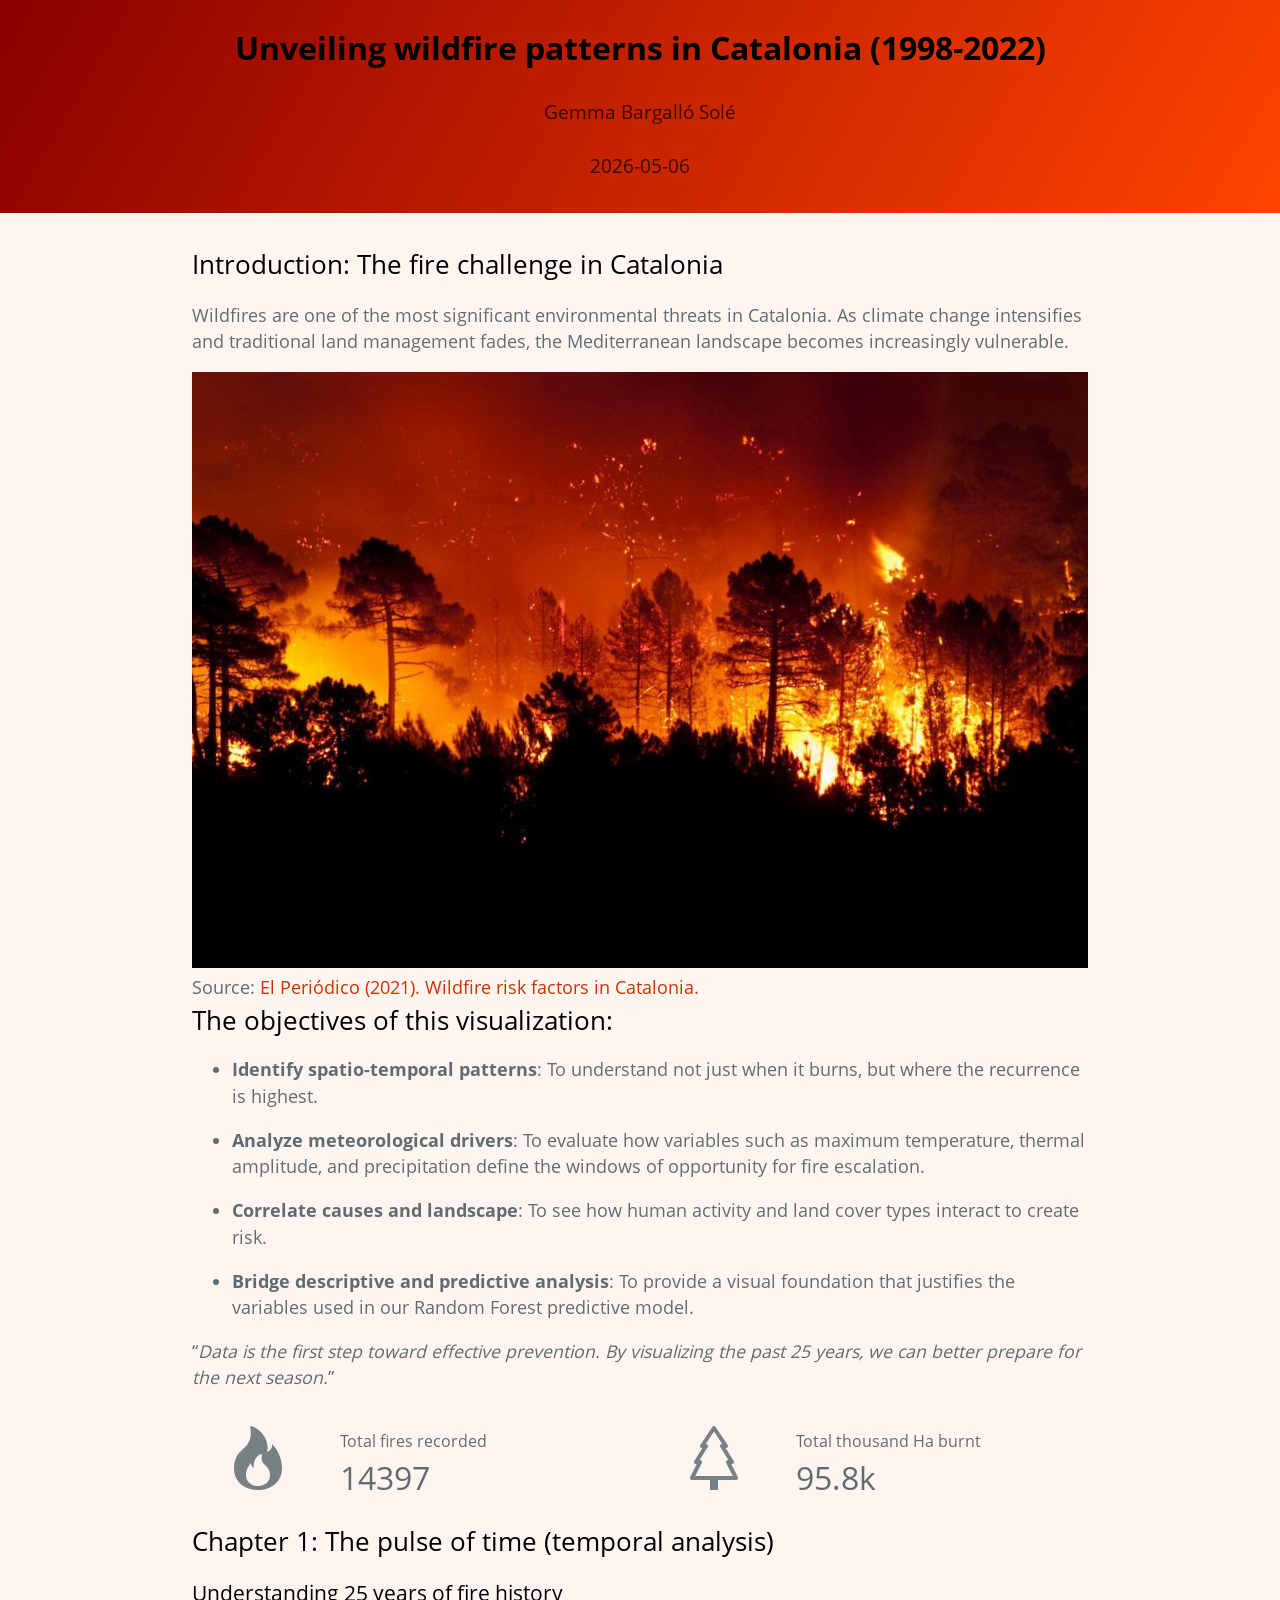
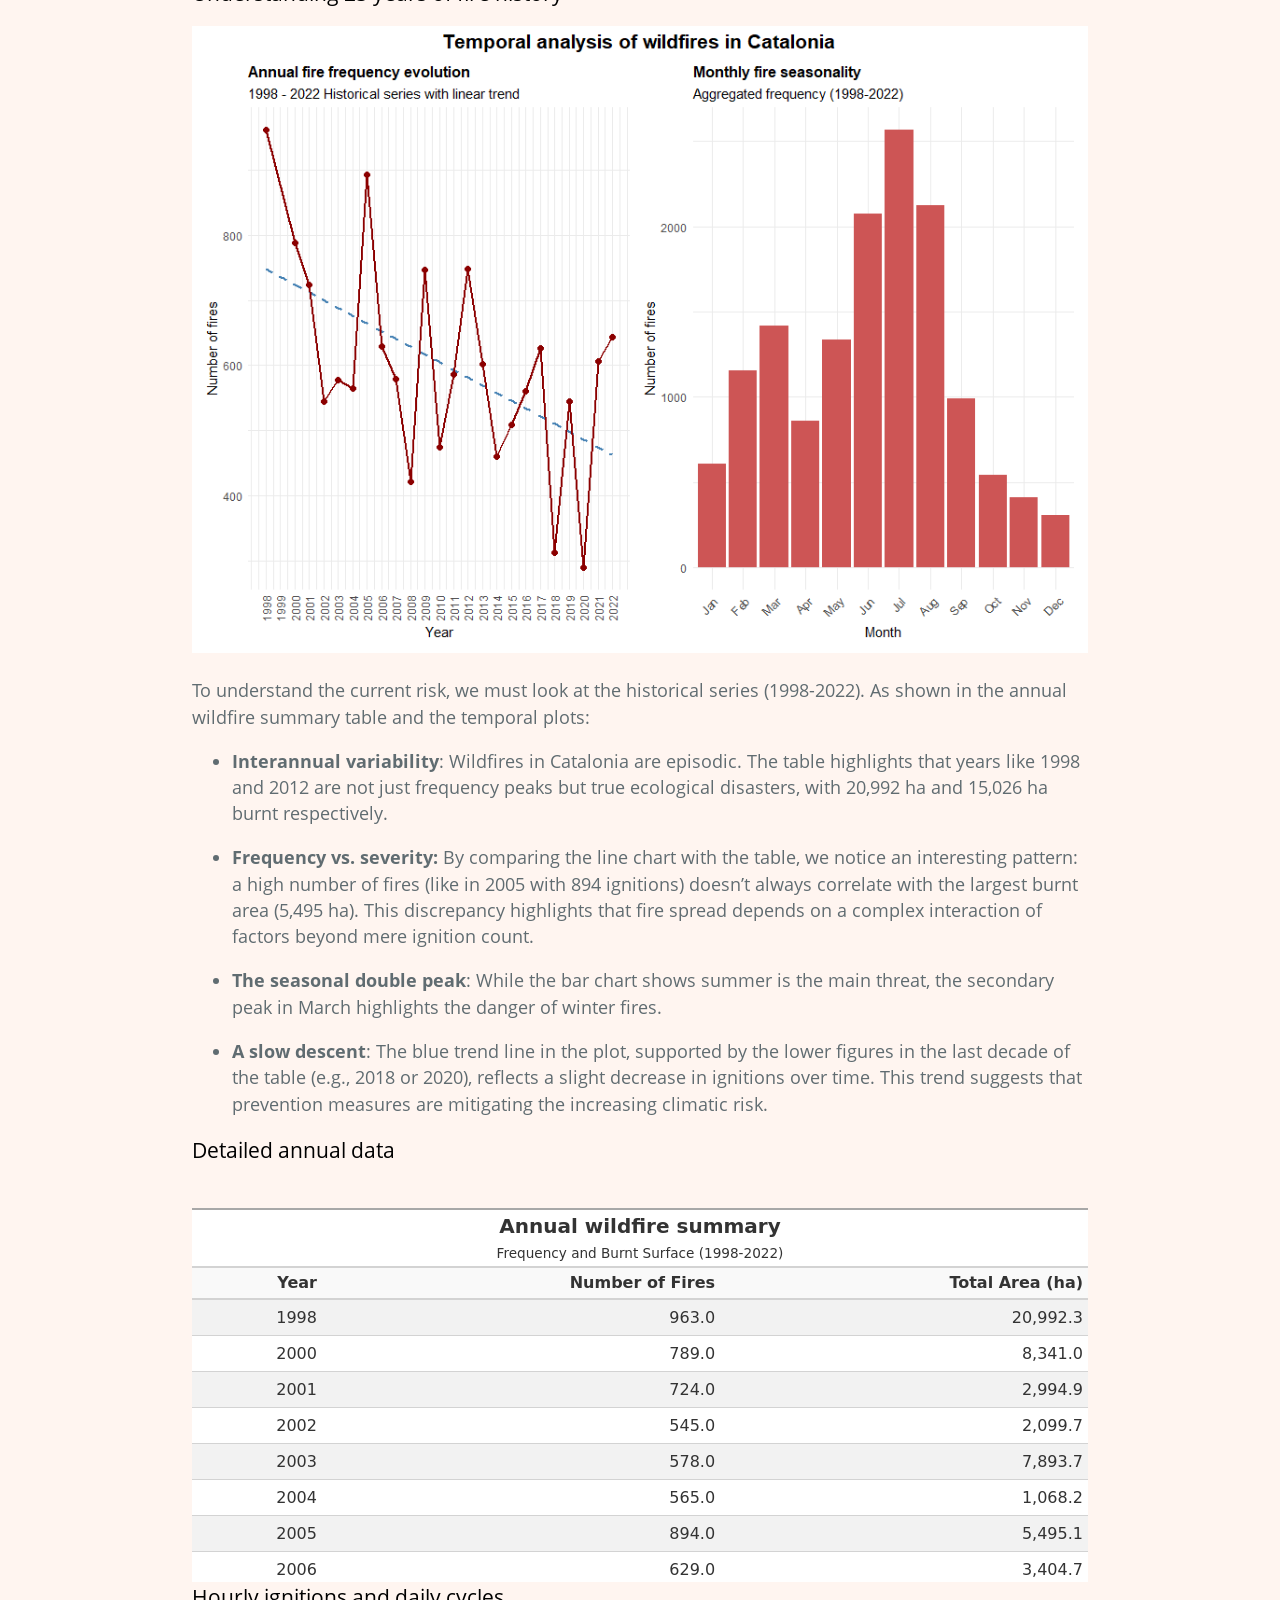
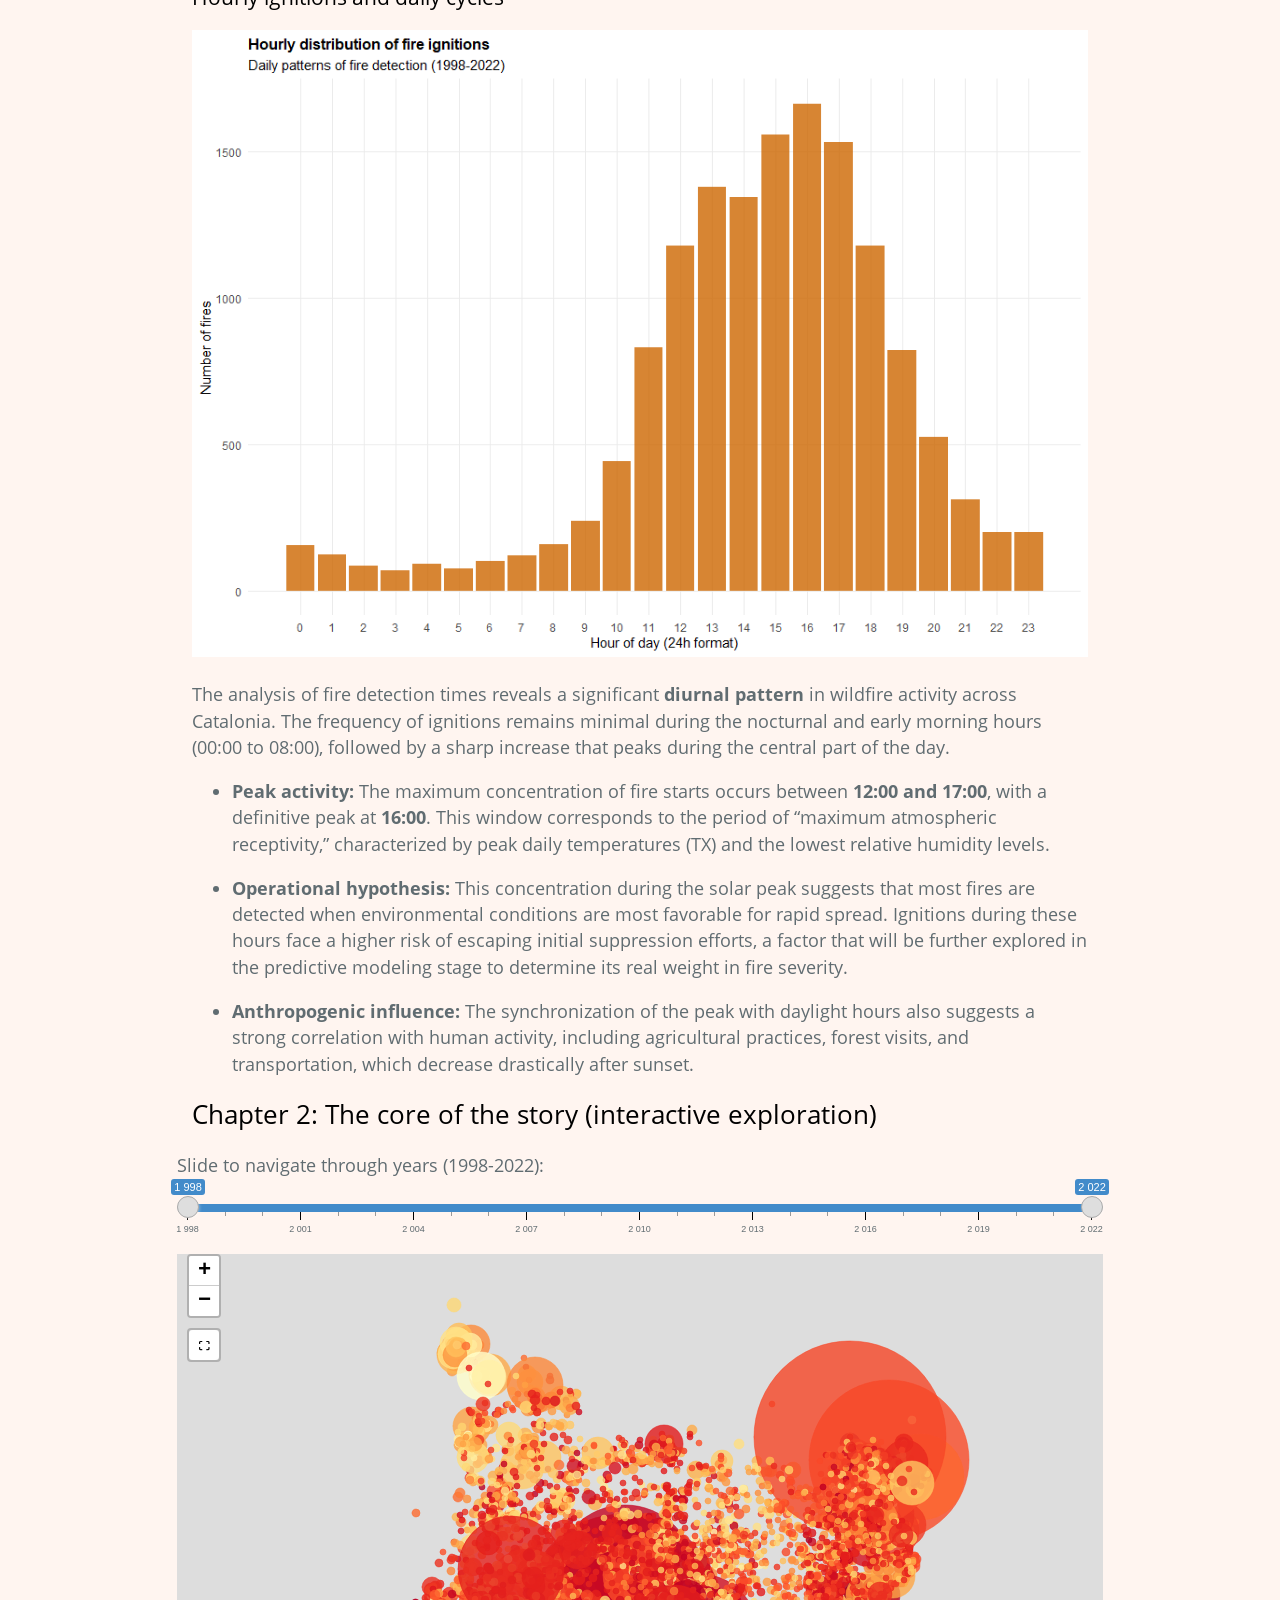
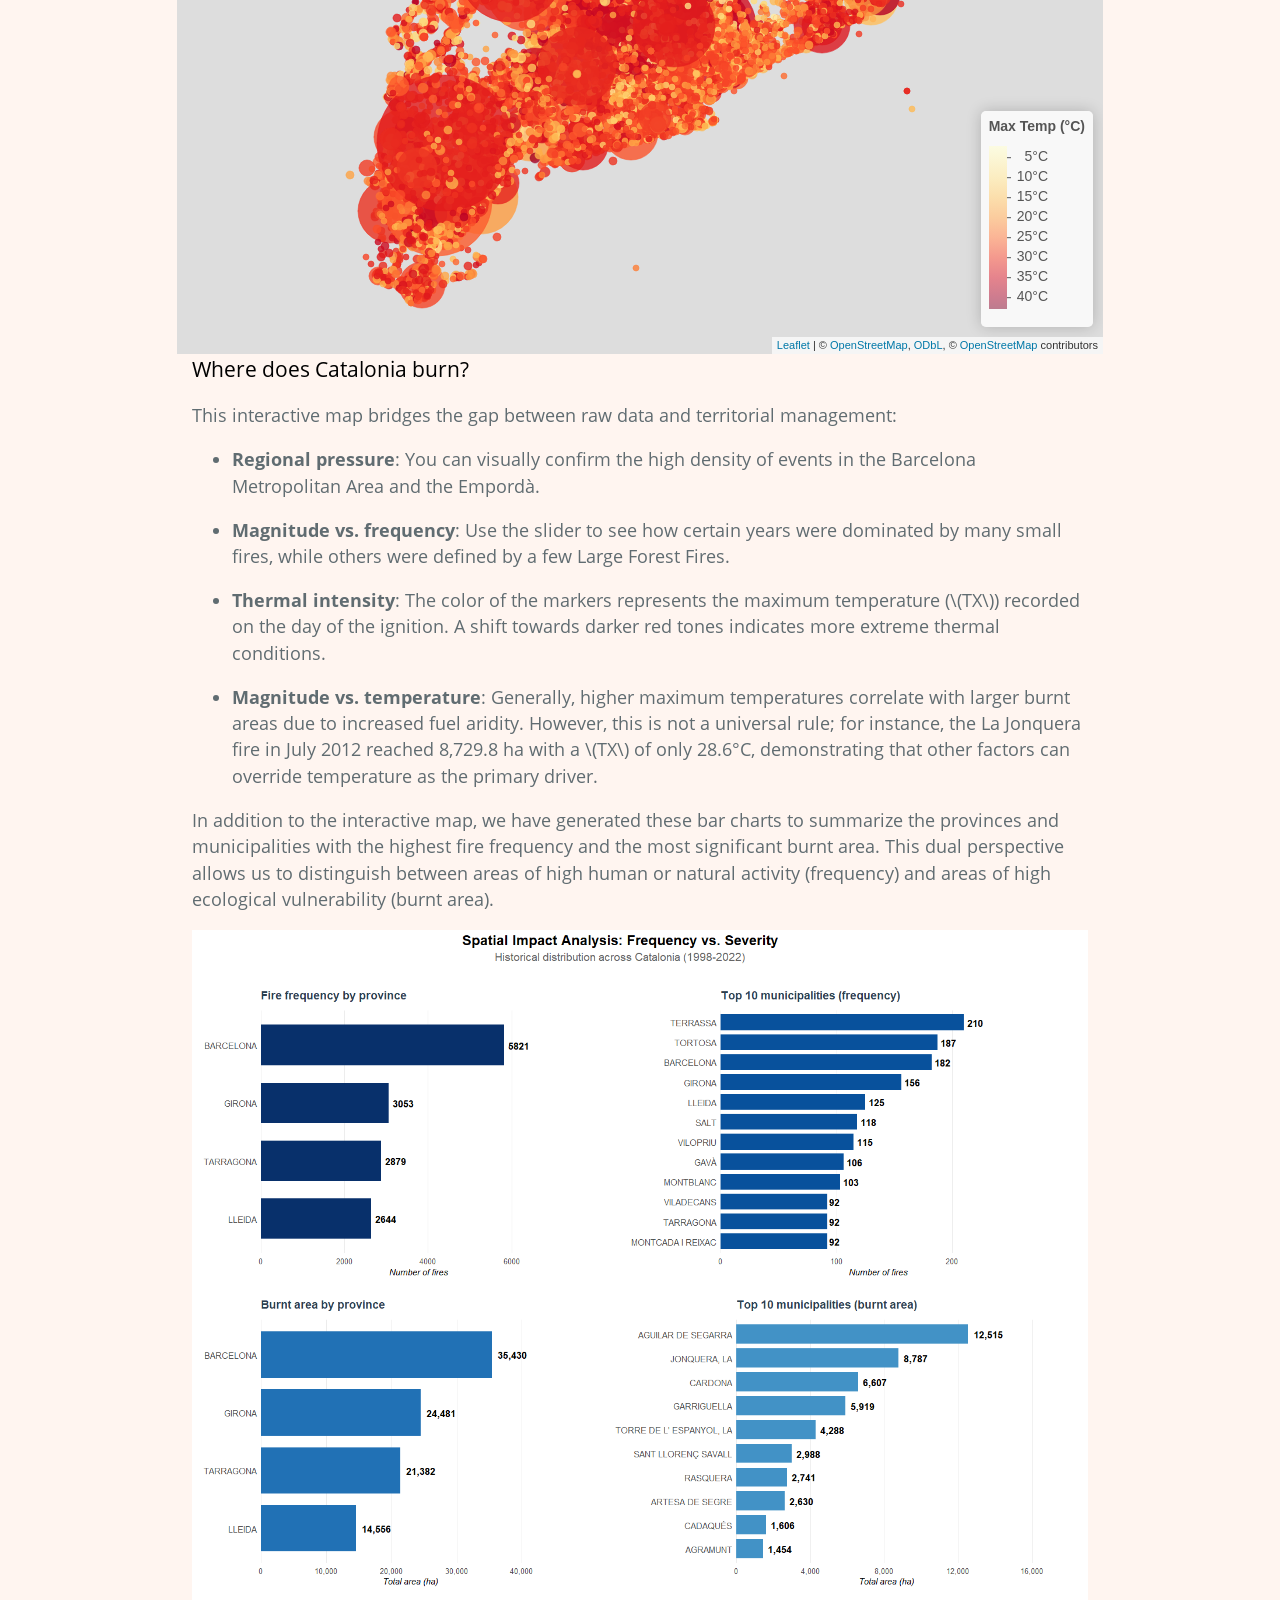
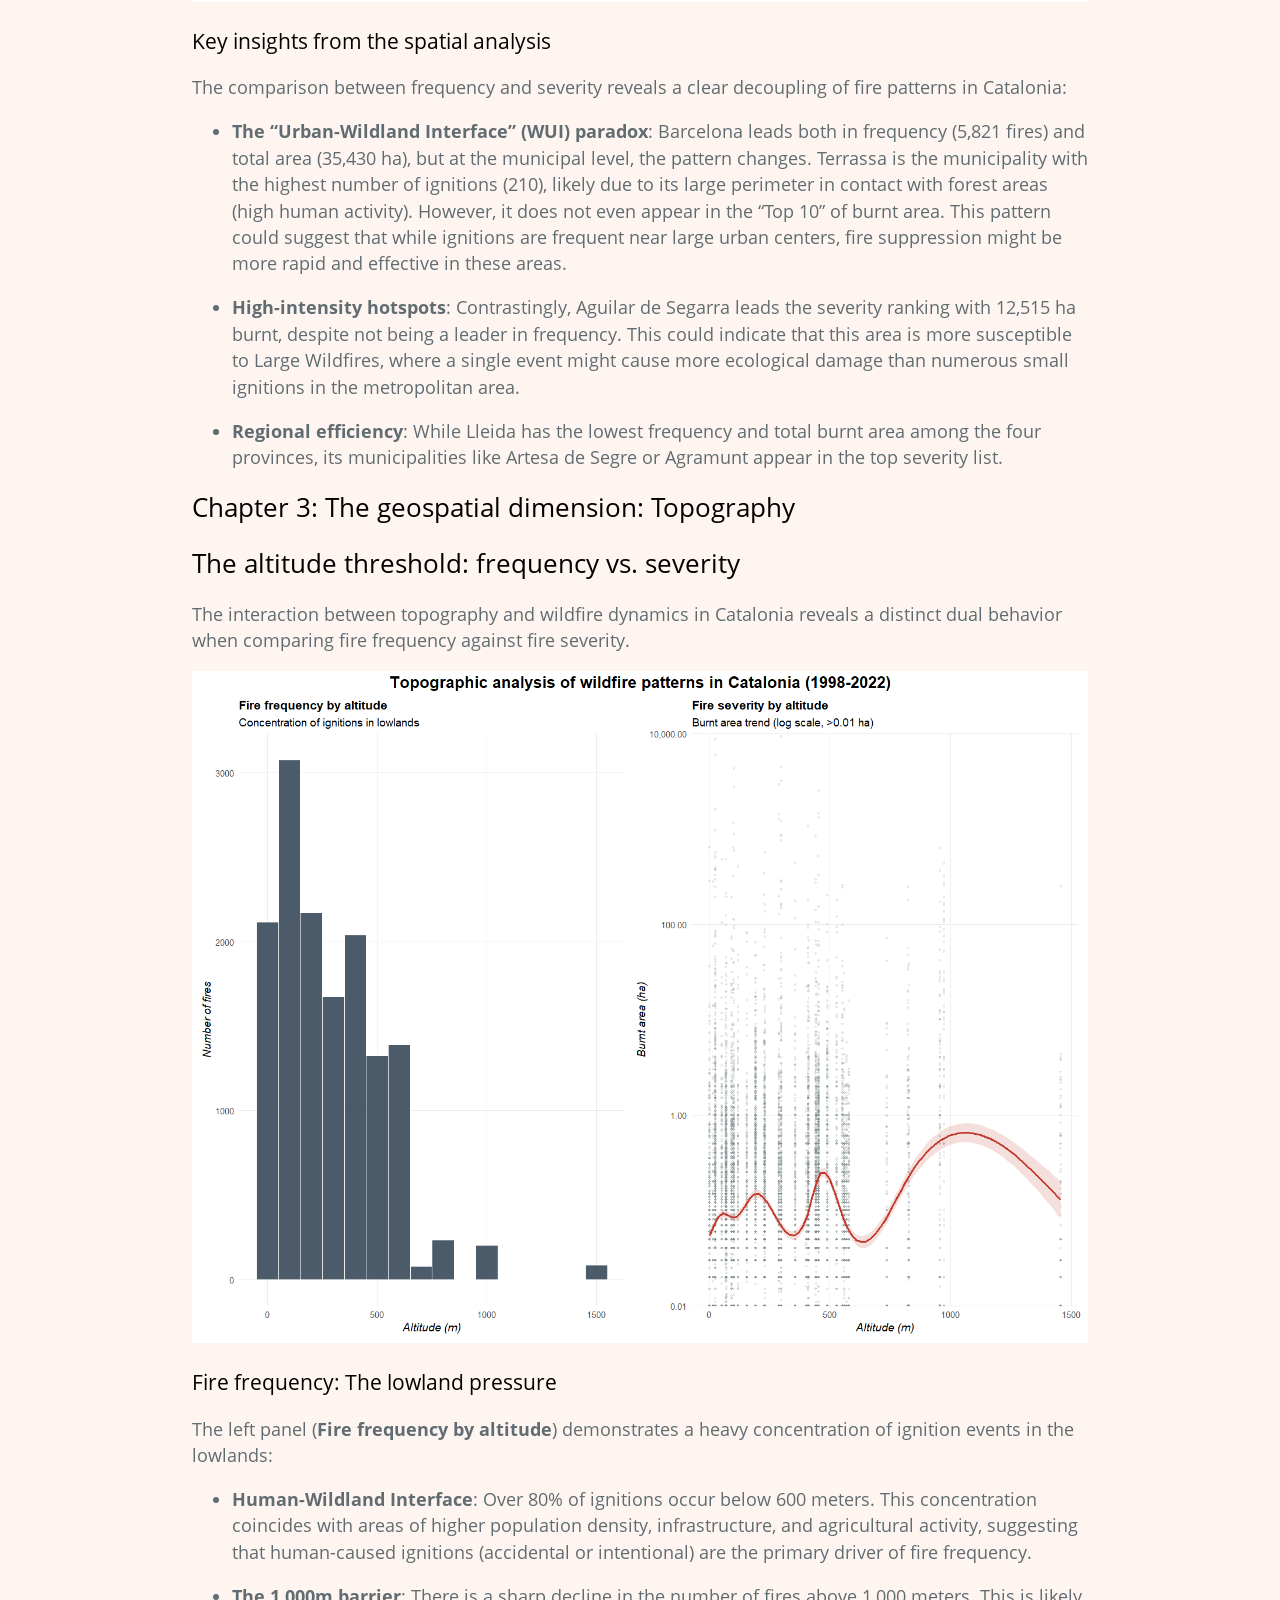
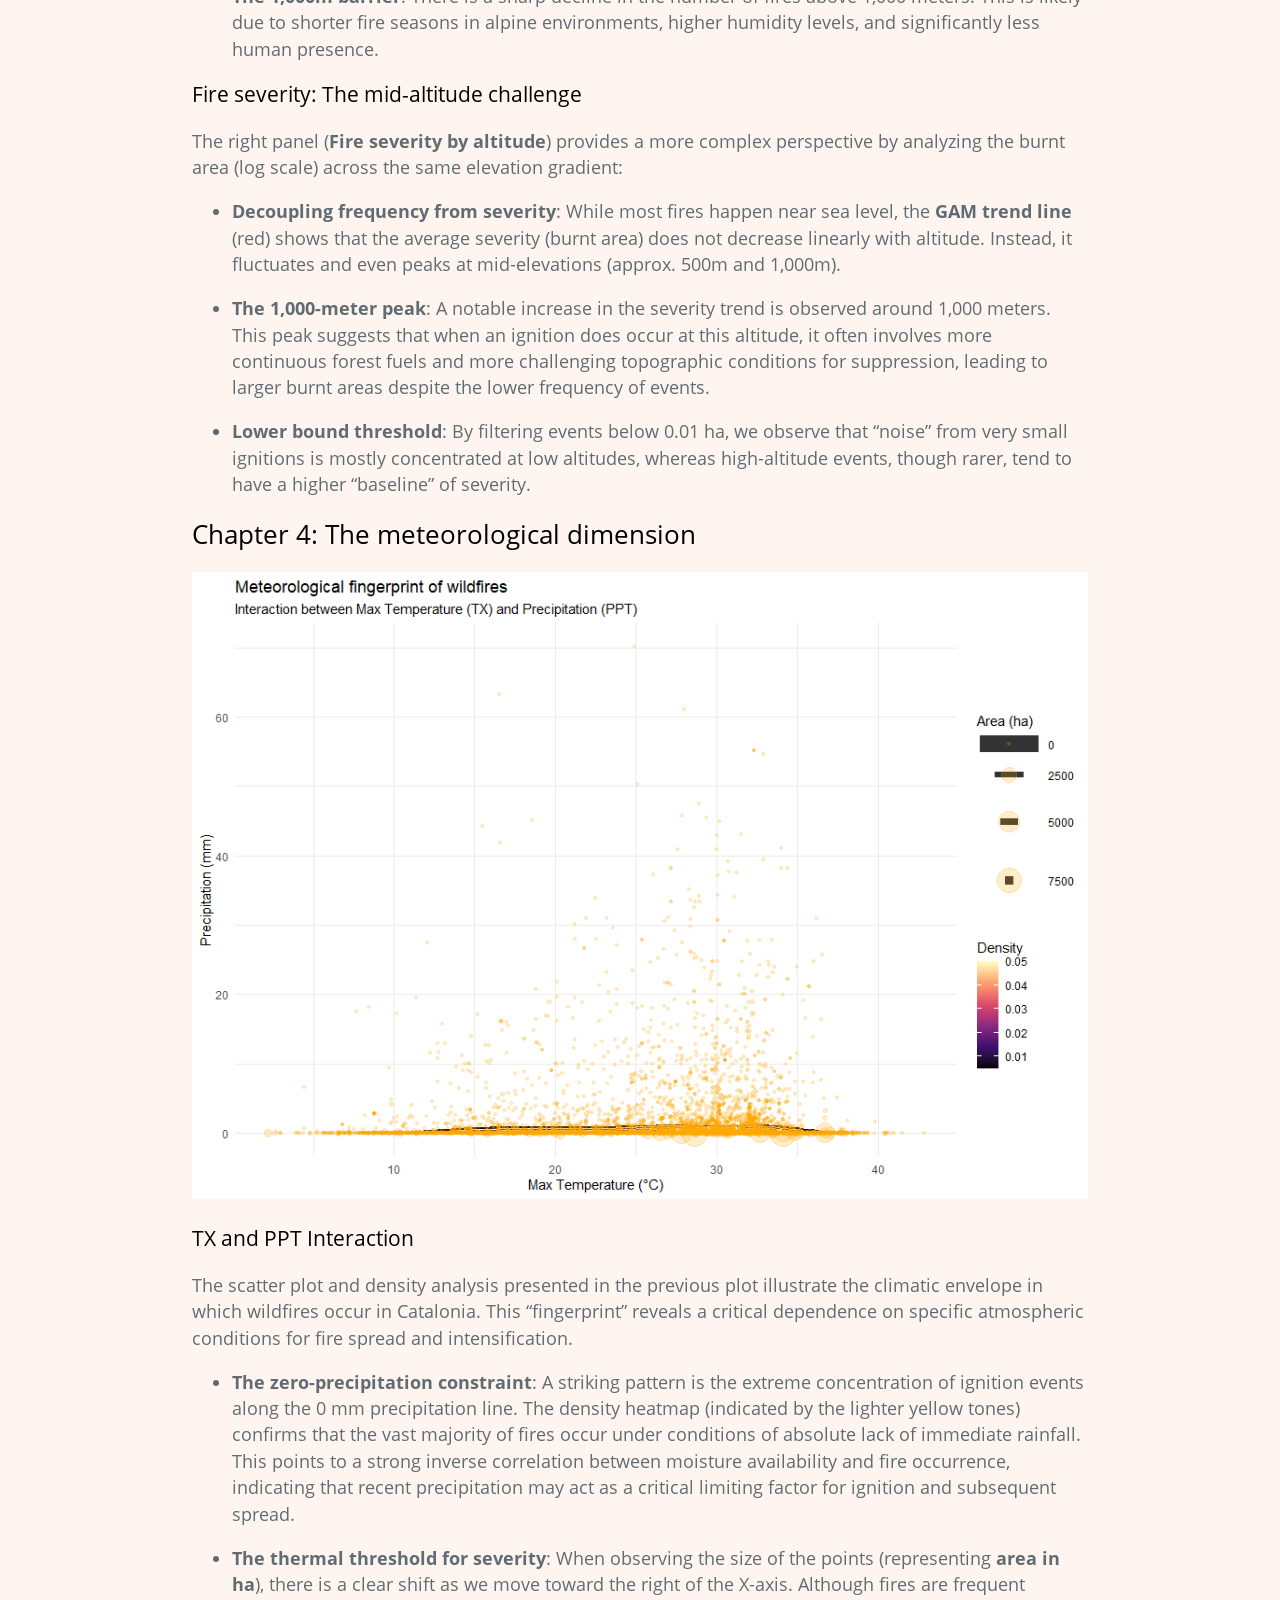
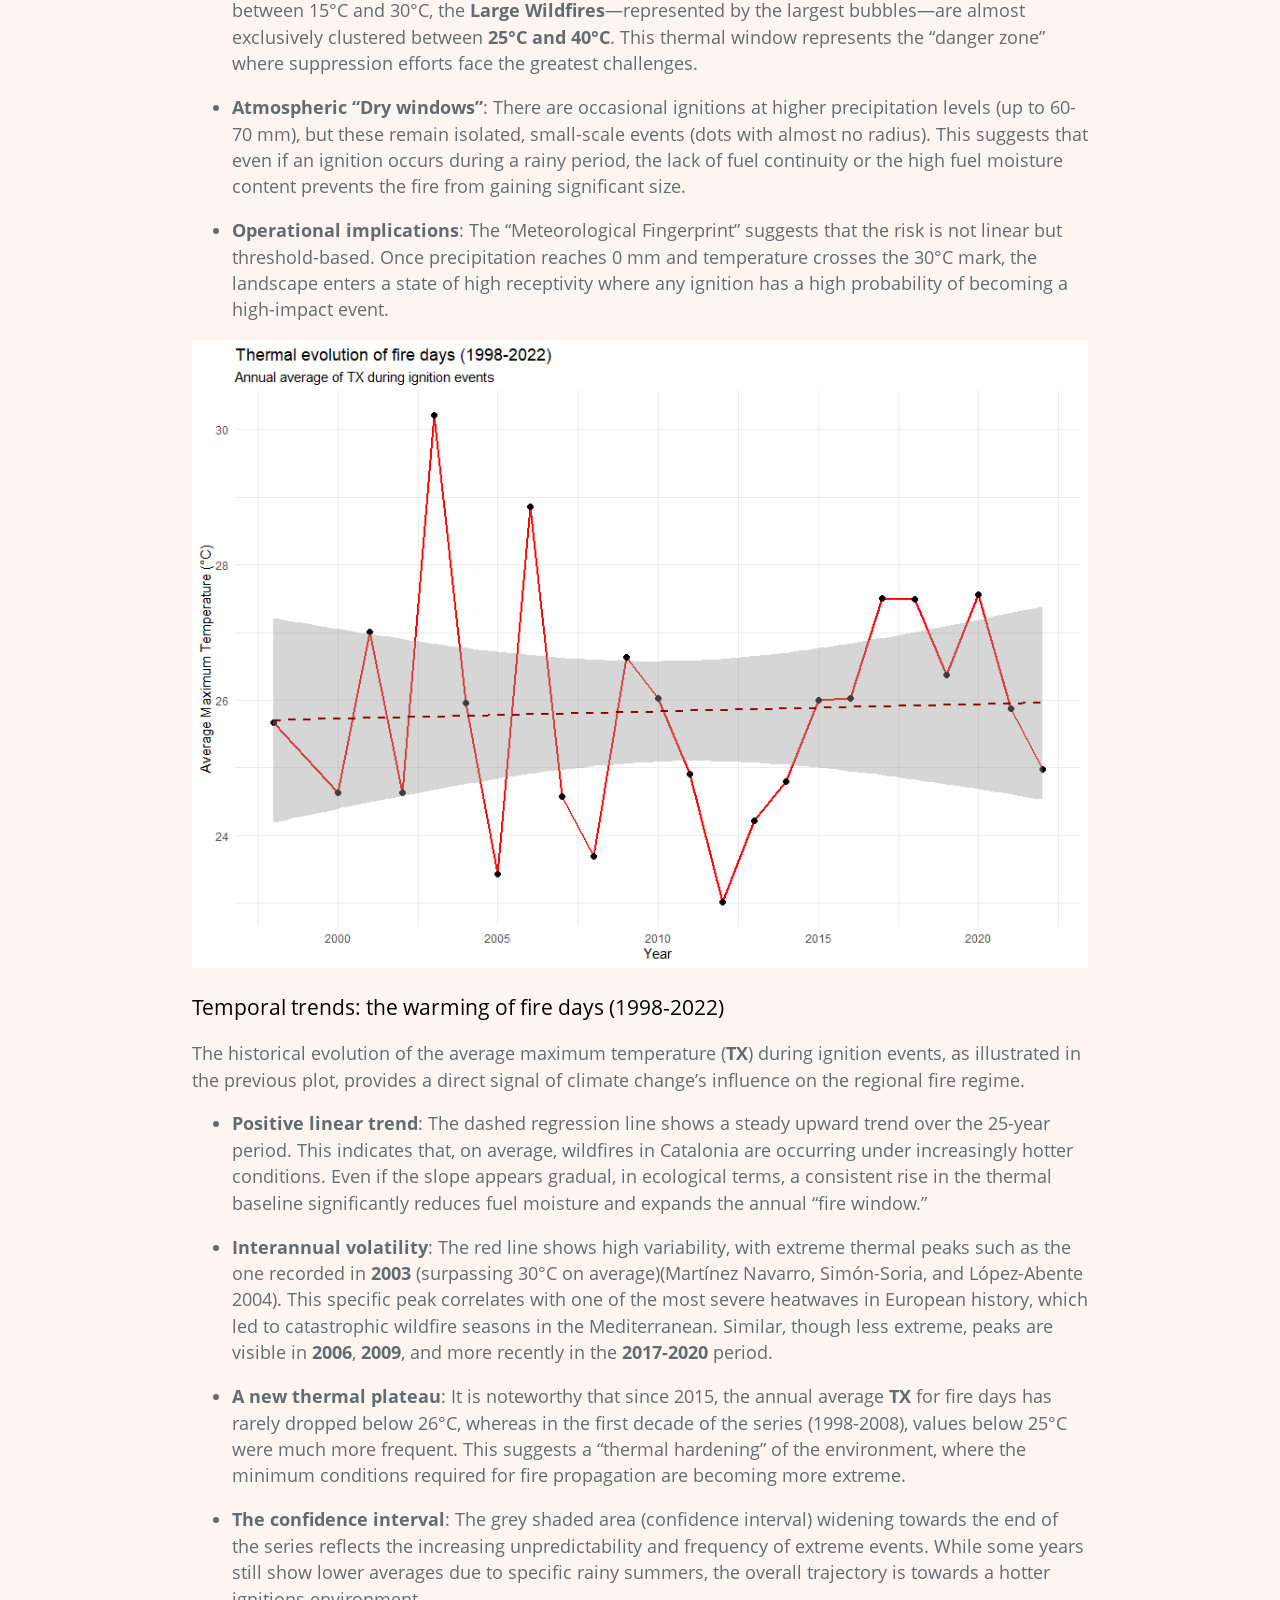
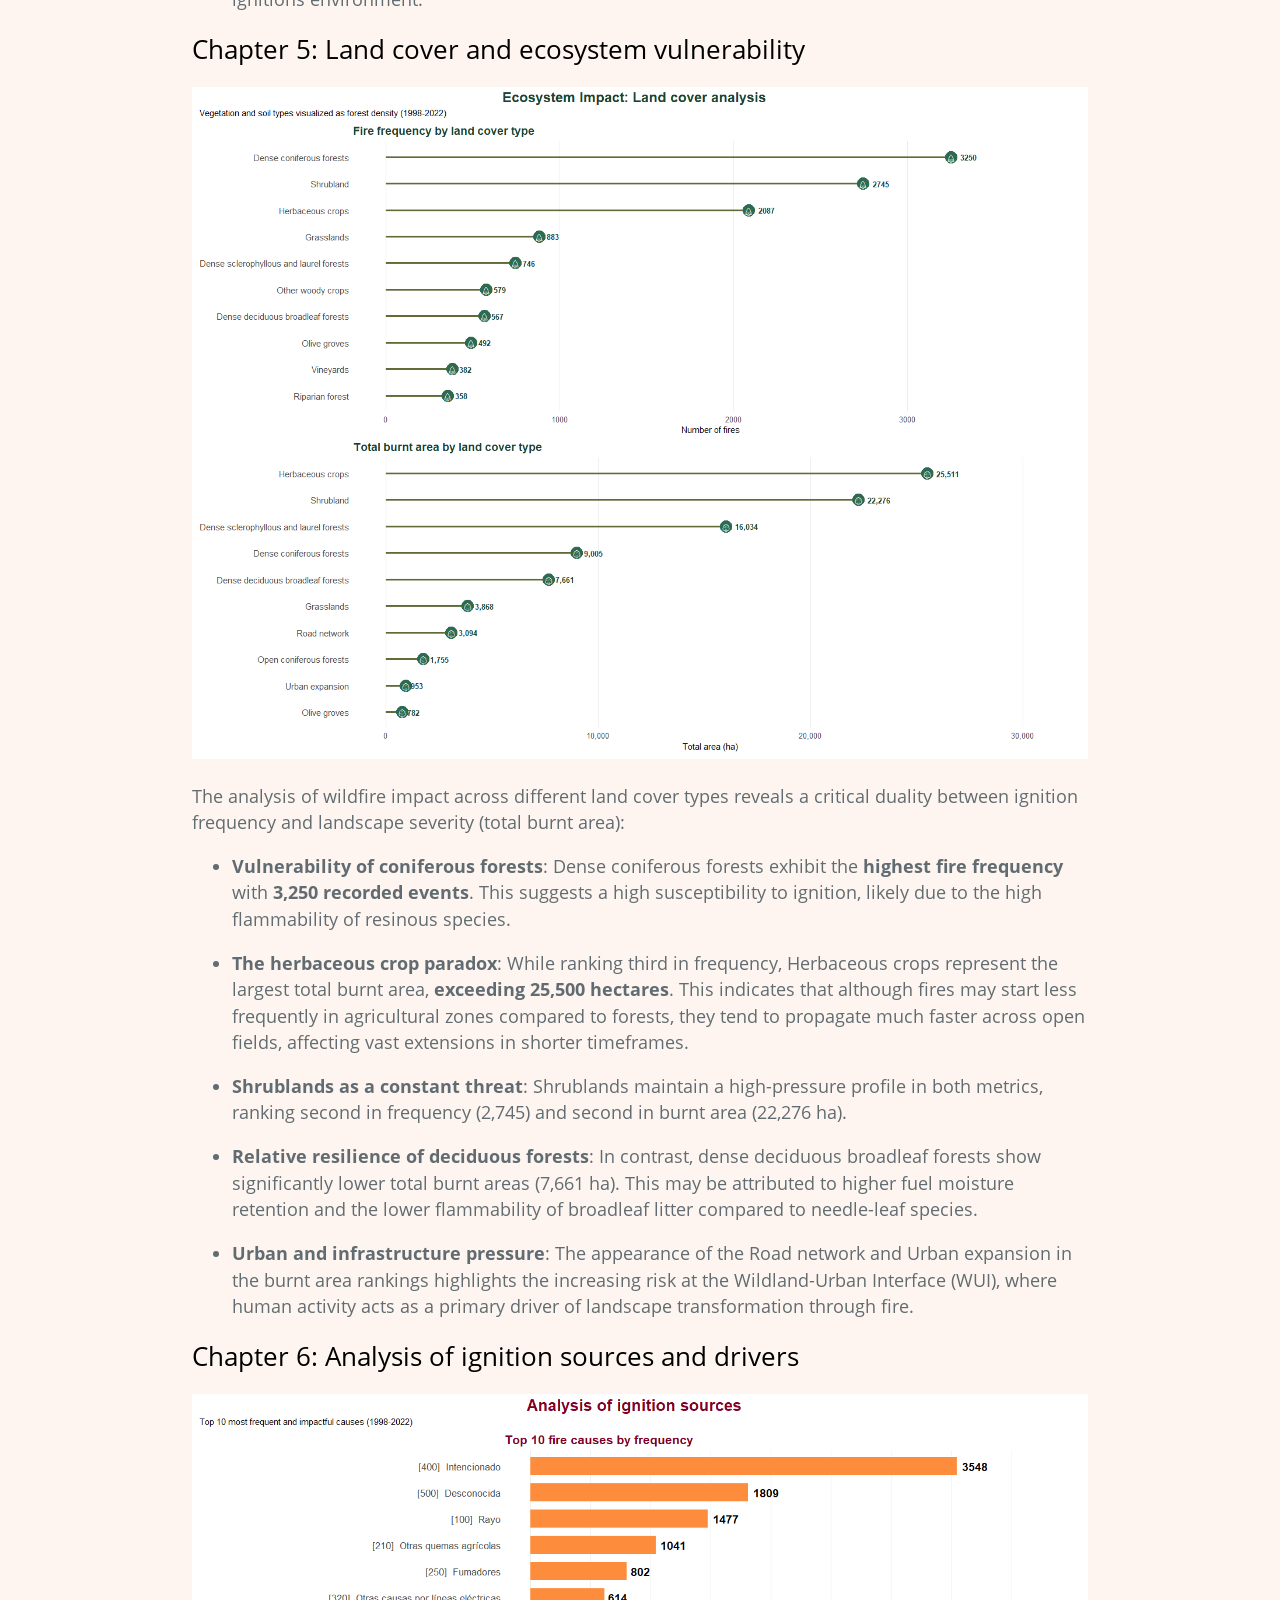
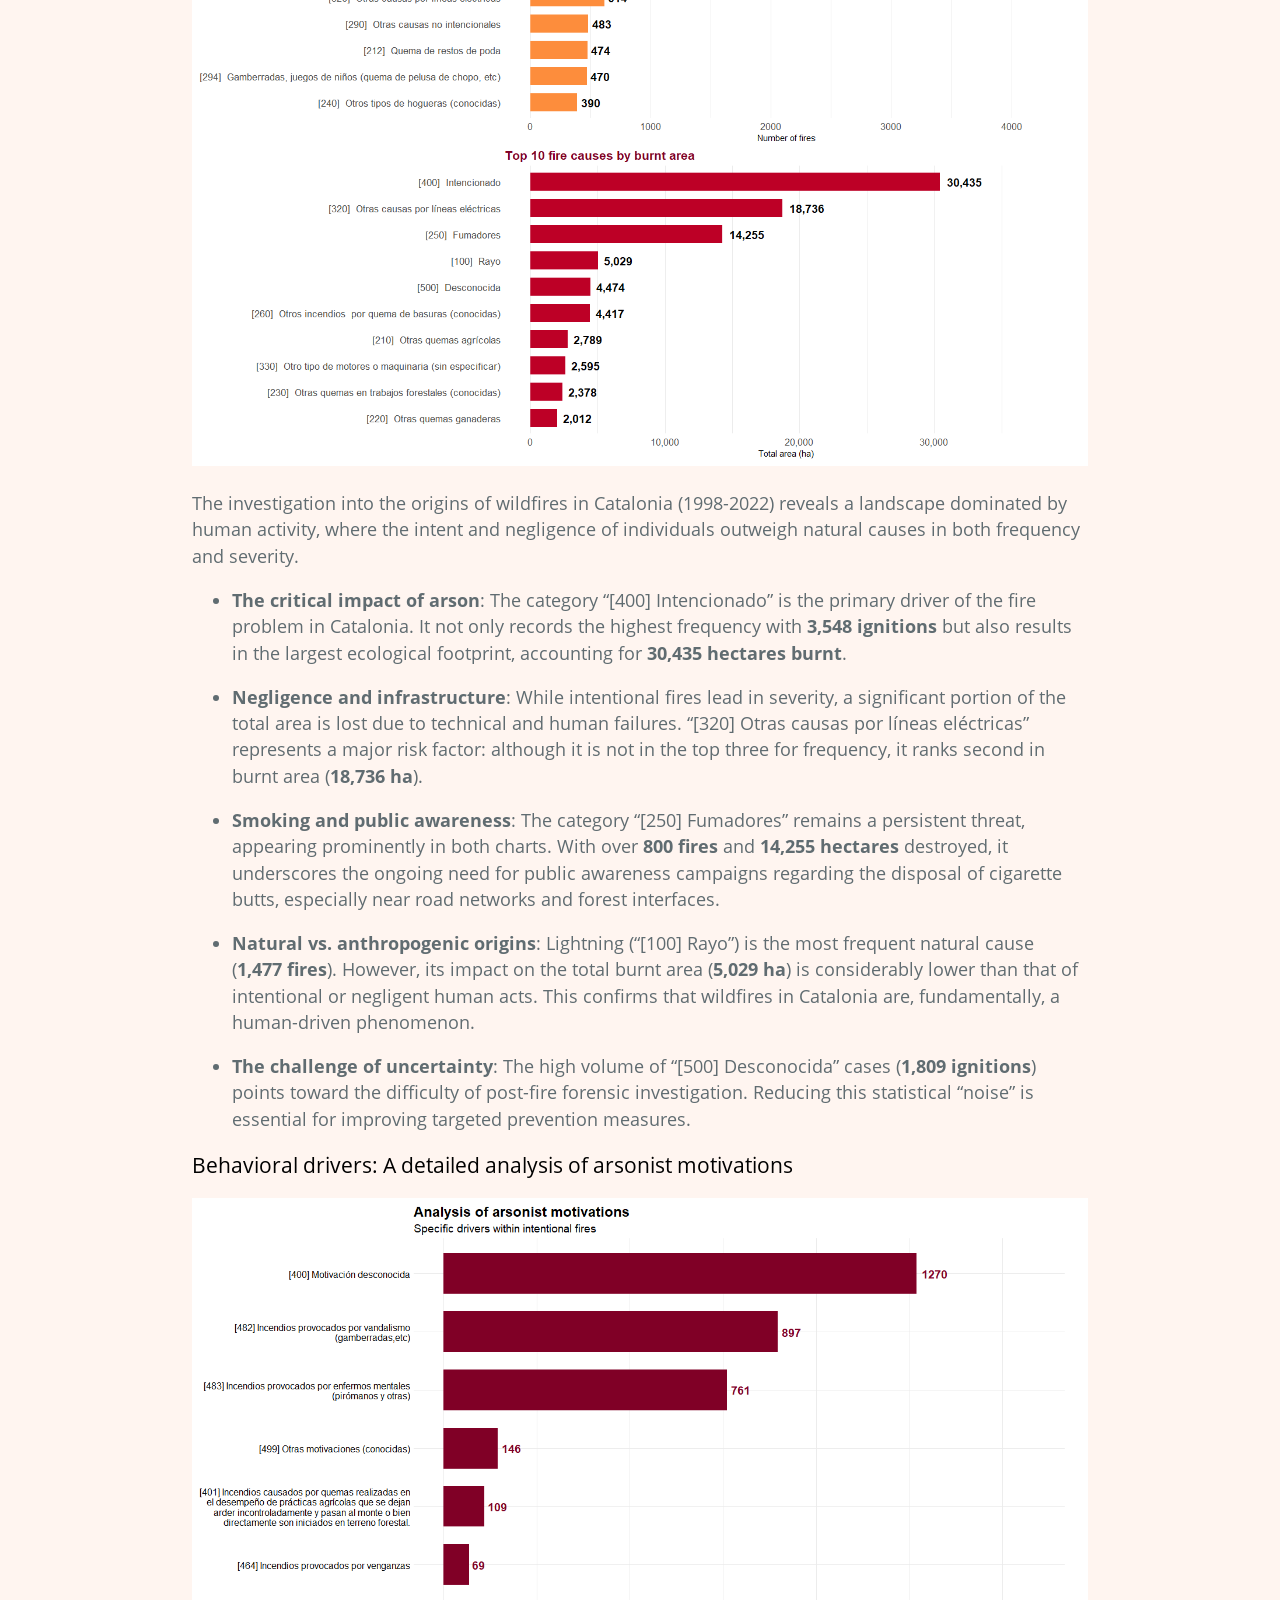
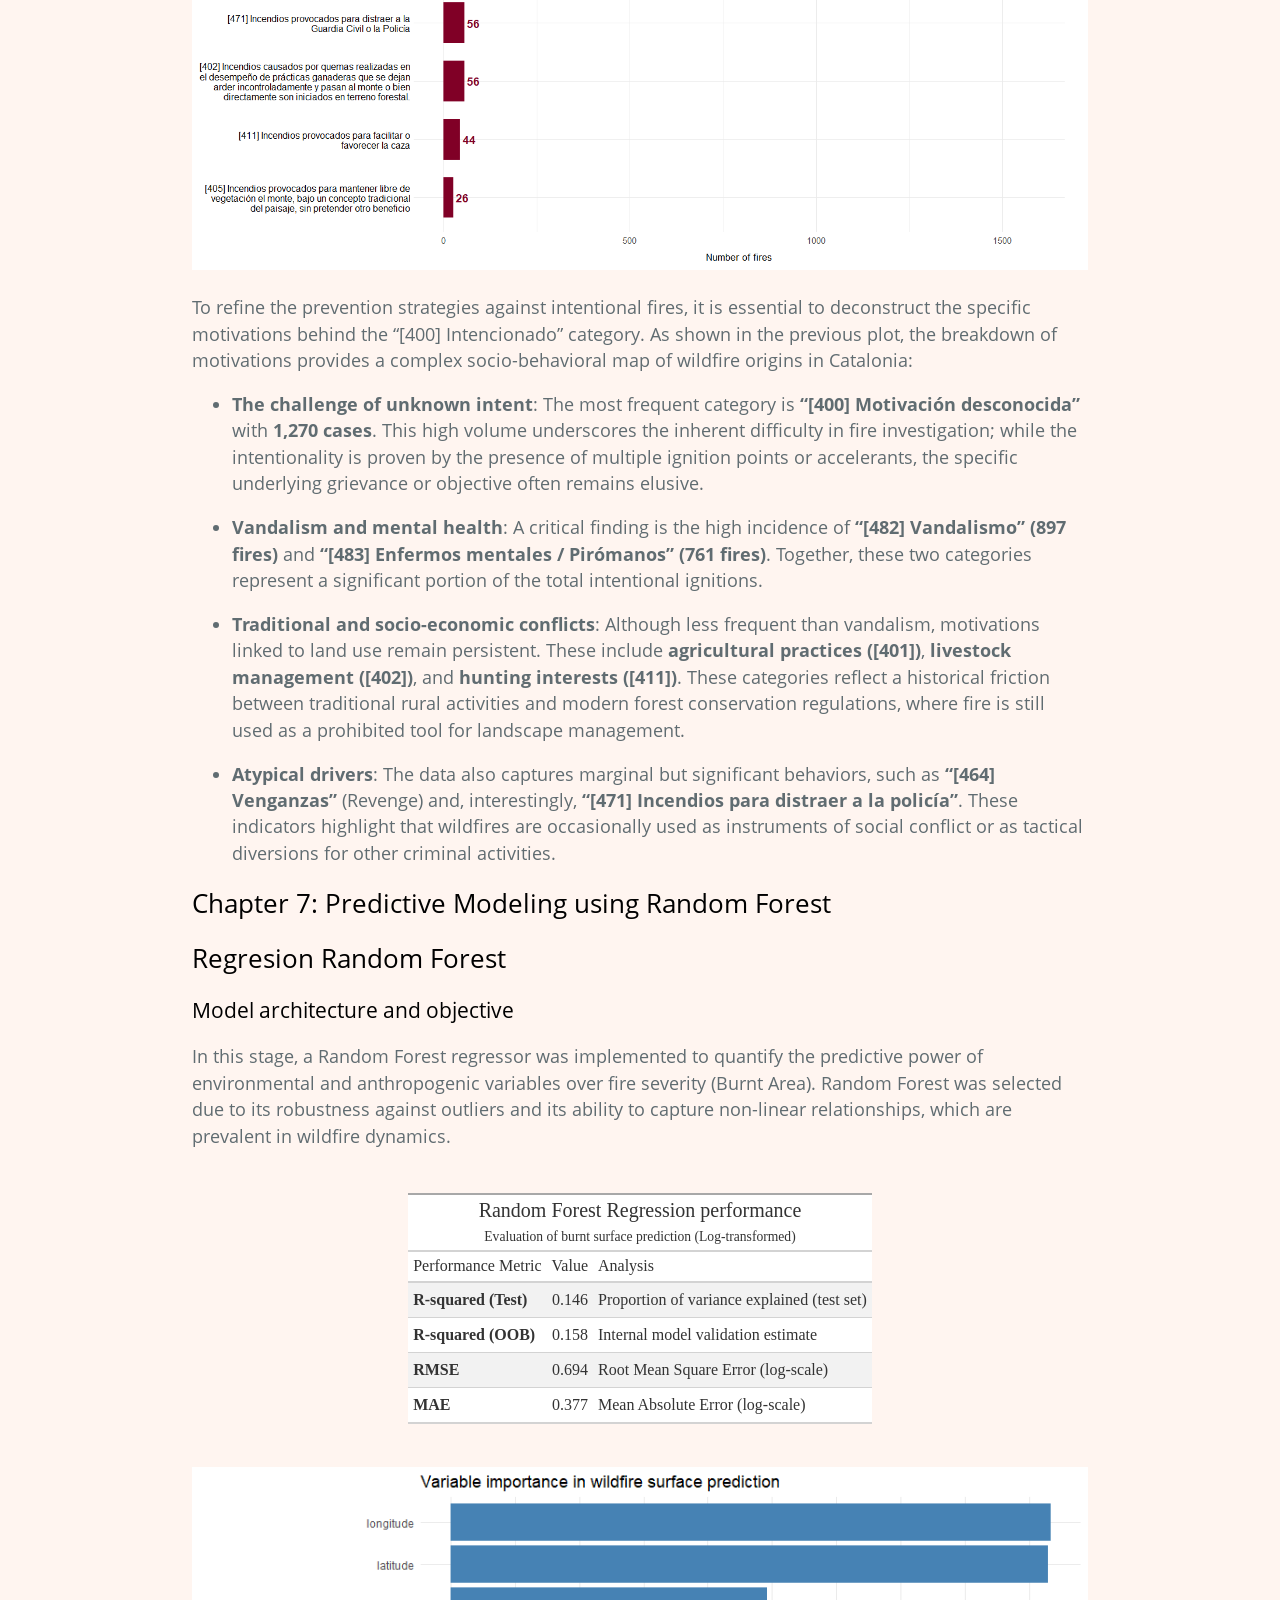
==== index.html @ a1992cb8 "First storytelling version" ====
<!DOCTYPE html>

<html>

<head>

<meta charset="utf-8" />
<meta name="generator" content="pandoc" />
<meta http-equiv="X-UA-Compatible" content="IE=EDGE" />

<meta name="viewport" content="width=device-width, initial-scale=1" />

<meta name="author" content="Gemma Bargalló Solé" />

<meta name="date" content="2026-05-06" />

<title>Unveiling wildfire patterns in Catalonia (1998-2022)</title>

<script>// Pandoc 2.9 adds attributes on both header and div. We remove the former (to
// be compatible with the behavior of Pandoc < 2.8).
document.addEventListener('DOMContentLoaded', function(e) {
  var hs = document.querySelectorAll("div.section[class*='level'] > :first-child");
  var i, h, a;
  for (i = 0; i < hs.length; i++) {
    h = hs[i];
    if (!/^h[1-6]$/i.test(h.tagName)) continue;  // it should be a header h1-h6
    a = h.attributes;
    while (a.length > 0) h.removeAttribute(a[0].name);
  }
});
</script>
<style type="text/css">@layer htmltools {
.html-fill-container {
display: flex;
flex-direction: column;

min-height: 0;
min-width: 0;
}
.html-fill-container > .html-fill-item {

flex: 1 1 auto;
min-height: 0;
min-width: 0;
}
.html-fill-container > :not(.html-fill-item) {

flex: 0 0 auto;
}
}
</style>
<script>/*! bslib 0.10.0 | (c) 2012-2026 RStudio, PBC. | License: MIT + file LICENSE */
"use strict";(()=>{var p=(s,e)=>()=>(s&&(e=s(s=0)),e);var pe=(s,e)=>()=>(e||s((e={exports:{}}).exports,e),e.exports);var Q=(s,e,t)=>{if(!e.has(s))throw TypeError("Cannot "+t)};var M=(s,e,t)=>(Q(s,e,"read from private field"),t?t.call(s):e.get(s)),x=(s,e,t)=>{if(e.has(s))throw TypeError("Cannot add the same private member more than once");e instanceof WeakSet?e.add(s):e.set(s,t)};var D=(s,e,t)=>(Q(s,e,"access private method"),t);var h=(s,e,t)=>new Promise((i,n)=>{var r=a=>{try{d(t.next(a))}catch(u){n(u)}},o=a=>{try{d(t.throw(a))}catch(u){n(u)}},d=a=>a.done?i(a.value):Promise.resolve(a.value).then(r,o);d((t=t.apply(s,e)).next())});function g(s,e){b&&b.inputBindings.register(new s,"bslib."+e)}function k(s,e){window.bslib=window.bslib||{},window.bslib[s]?console.error(`[bslib] Global window.bslib.${s} was already defined, using previous definition.`):window.bslib[s]=e}function N({headline:s="",message:e,status:t="warning"}){document.dispatchEvent(new CustomEvent("shiny:client-message",{detail:{headline:s,message:e,status:t}}))}function I(s,e){return Object.prototype.hasOwnProperty.call(s,e)&&s[e]!==void 0}function ee(s){let e=["a[href]","area[href]","button","details summary","input","iframe","select","textarea",'[contentEditable=""]','[contentEditable="true"]','[contentEditable="TRUE"]',"[tabindex]"],t=[':not([tabindex="-1"])',":not([disabled])"],i=e.map(r=>r+t.join("")),n=s.querySelectorAll(i.join(", "));return Array.from(n)}function v(...s){return h(this,null,function*(){if(!b)throw new Error("This function must be called in a Shiny app.");return b.renderContentAsync?yield b.renderContentAsync.apply(null,s):yield b.renderContent.apply(null,s)})}function te(s,e){return h(this,null,function*(){if(typeof s!="undefined"){if(e.length!==1)throw new Error("labelNode must be of length 1");typeof s=="string"&&(s={html:s,deps:[]}),s.html===""?e.addClass("shiny-label-null"):(yield v(e,s),e.removeClass("shiny-label-null"))}})}var b,m,E=p(()=>{"use strict";b=window.Shiny,m=b?b.InputBinding:class{}});var W,ie=p(()=>{"use strict";E();W=class extends m{find(e){return $(e).find(".accordion.bslib-accordion-input")}getValue(e){let i=this._getItemInfo(e).filter(n=>n.isOpen()).map(n=>n.value);return i.length===0?null:i}subscribe(e,t){$(e).on("shown.bs.collapse.accordionInputBinding hidden.bs.collapse.accordionInputBinding",function(i){t(!0)})}unsubscribe(e){$(e).off(".accordionInputBinding")}receiveMessage(e,t){return h(this,null,function*(){let i=t.method;if(i==="set")this._setItems(e,t);else if(i==="open")this._openItems(e,t);else if(i==="close")this._closeItems(e,t);else if(i==="remove")this._removeItem(e,t);else if(i==="insert")yield this._insertItem(e,t);else if(i==="update")yield this._updateItem(e,t);else throw new Error(`Method not yet implemented: ${i}`)})}_setItems(e,t){let i=this._getItemInfo(e),n=this._getValues(e,i,t.values);i.forEach(r=>{n.indexOf(r.value)>-1?r.show():r.hide()})}_openItems(e,t){let i=this._getItemInfo(e),n=this._getValues(e,i,t.values);i.forEach(r=>{n.indexOf(r.value)>-1&&r.show()})}_closeItems(e,t){let i=this._getItemInfo(e),n=this._getValues(e,i,t.values);i.forEach(r=>{n.indexOf(r.value)>-1&&r.hide()})}_insertItem(e,t){return h(this,null,function*(){let i=this._findItem(e,t.target);i||(i=t.position==="before"?e.firstElementChild:e.lastElementChild);let n=t.panel;if(i?yield v(i,n,t.position==="before"?"beforeBegin":"afterEnd"):yield v(e,n),this._isAutoClosing(e)){let r=$(n.html).attr("data-value");$(e).find(`[data-value="${r}"] .accordion-collapse`).attr("data-bs-parent","#"+e.id)}})}_removeItem(e,t){var r;let i=this._getItemInfo(e).filter(o=>t.target.indexOf(o.value)>-1),n=(r=window.Shiny)==null?void 0:r.unbindAll;i.forEach(o=>{n&&n(o.item),o.item.remove()})}_updateItem(e,t){return h(this,null,function*(){let i=this._findItem(e,t.target);if(!i)throw new Error(`Unable to find an accordion_panel() with a value of ${t.target}`);if(I(t,"value")&&(i.dataset.value=t.value),I(t,"body")){let r=i.querySelector(".accordion-body");yield v(r,t.body)}let n=i.querySelector(".accordion-header");if(I(t,"title")){let r=n.querySelector(".accordion-title");yield v(r,t.title)}if(I(t,"icon")){let r=n.querySelector(".accordion-button > .accordion-icon");yield v(r,t.icon)}})}_getItemInfo(e){return Array.from(e.querySelectorAll(":scope > .accordion-item")).map(i=>this._getSingleItemInfo(i))}_getSingleItemInfo(e){let t=e.querySelector(".accordion-collapse"),i=()=>$(t).hasClass("show");return{item:e,value:e.dataset.value,isOpen:i,show:()=>{i()||$(t).collapse("show")},hide:()=>{i()&&$(t).collapse("hide")}}}_getValues(e,t,i){let n=i!==!0?i:t.map(o=>o.value);return this._isAutoClosing(e)&&(n=n.slice(n.length-1,n.length)),n}_findItem(e,t){return e.querySelector(`[data-value="${t}"]`)}_isAutoClosing(e){return e.classList.contains("autoclose")}};g(W,"accordion")});var H,U=p(()=>{"use strict";H=class{constructor(){this.resizeObserverEntries=[],this.resizeObserver=new ResizeObserver(e=>{let t=new Event("resize");if(window.dispatchEvent(t),!window.Shiny)return;let i=[];for(let n of e)n.target instanceof HTMLElement&&n.target.querySelector(".shiny-bound-output")&&n.target.querySelectorAll(".shiny-bound-output").forEach(r=>{if(i.includes(r))return;let{binding:o,onResize:d}=$(r).data("shinyOutputBinding");if(!o||!o.resize)return;let a=r.shinyResizeObserver;if(a&&a!==this||(a||(r.shinyResizeObserver=this),d(r),i.push(r),!r.classList.contains("shiny-plot-output")))return;let u=r.querySelector('img:not([width="100%"])');u&&u.setAttribute("width","100%")})})}observe(e){this.resizeObserver.observe(e),this.resizeObserverEntries.push(e)}unobserve(e){let t=this.resizeObserverEntries.indexOf(e);t<0||(this.resizeObserver.unobserve(e),this.resizeObserverEntries.splice(t,1))}flush(){this.resizeObserverEntries.forEach(e=>{document.body.contains(e)||this.unobserve(e)})}}});var F,se=p(()=>{"use strict";F=class{constructor(e,t){this.watching=new Set,this.observer=new MutationObserver(i=>{let n=new Set;for(let{type:r,removedNodes:o}of i)if(r==="childList"&&o.length!==0)for(let d of o)d instanceof HTMLElement&&(d.matches(e)&&n.add(d),d.querySelector(e)&&d.querySelectorAll(e).forEach(a=>n.add(a)));if(n.size!==0)for(let r of n)try{t(r)}catch(o){console.error(o)}})}observe(e){let t=this._flush();if(this.watching.has(e)){if(!t)return}else this.watching.add(e);t?this._restartObserver():this.observer.observe(e,{childList:!0,subtree:!0})}unobserve(e){this.watching.has(e)&&(this.watching.delete(e),this._flush(),this._restartObserver())}_restartObserver(){this.observer.disconnect();for(let e of this.watching)this.observer.observe(e,{childList:!0,subtree:!0})}_flush(){let e=!1,t=Array.from(this.watching);for(let i of t)document.body.contains(i)||(this.watching.delete(i),e=!0);return e}}});var l,y,ne=p(()=>{"use strict";E();U();se();l=class{constructor(e){var t;e.removeAttribute(l.attr.ATTR_INIT),(t=e.querySelector(`script[${l.attr.ATTR_INIT}]`))==null||t.remove(),this.card=e,l.instanceMap.set(e,this),l.shinyResizeObserver.observe(this.card),l.cardRemovedObserver.observe(document.body),this._addEventListeners(),this.overlay=this._createOverlay(),this._setShinyInput(),this._exitFullScreenOnEscape=this._exitFullScreenOnEscape.bind(this),this._trapFocusExit=this._trapFocusExit.bind(this)}enterFullScreen(e){var t;e&&e.preventDefault(),this.card.id&&this.overlay.anchor.setAttribute("aria-controls",this.card.id),document.addEventListener("keydown",this._exitFullScreenOnEscape,!1),document.addEventListener("keydown",this._trapFocusExit,!0),this.card.setAttribute(l.attr.ATTR_FULL_SCREEN,"true"),document.body.classList.add(l.attr.CLASS_HAS_FULL_SCREEN),this.card.insertAdjacentElement("beforebegin",this.overlay.container),(!this.card.contains(document.activeElement)||(t=document.activeElement)!=null&&t.classList.contains(l.attr.CLASS_FULL_SCREEN_ENTER))&&(this.card.setAttribute("tabindex","-1"),this.card.focus()),this._emitFullScreenEvent(!0),this._setShinyInput()}exitFullScreen(){document.removeEventListener("keydown",this._exitFullScreenOnEscape,!1),document.removeEventListener("keydown",this._trapFocusExit,!0),this.overlay.container.remove(),this.card.setAttribute(l.attr.ATTR_FULL_SCREEN,"false"),this.card.removeAttribute("tabindex"),document.body.classList.remove(l.attr.CLASS_HAS_FULL_SCREEN),this._emitFullScreenEvent(!1),this._setShinyInput()}_setShinyInput(){if(!this.card.classList.contains(l.attr.CLASS_SHINY_INPUT)||!b)return;if(!b.setInputValue){setTimeout(()=>this._setShinyInput(),0);return}let e=this.card.getAttribute(l.attr.ATTR_FULL_SCREEN);b.setInputValue(this.card.id+"_full_screen",e==="true")}_emitFullScreenEvent(e){let t=new CustomEvent("bslib.card",{bubbles:!0,detail:{fullScreen:e}});this.card.dispatchEvent(t)}_addEventListeners(){let e=this.card.querySelector(`:scope > * > .${l.attr.CLASS_FULL_SCREEN_ENTER}`);e&&e.addEventListener("click",t=>this.enterFullScreen(t))}_exitFullScreenOnEscape(e){if(!(e.target instanceof HTMLElement))return;let t=["select[open]","input[aria-expanded='true']"];e.target.matches(t.join(", "))||e.key==="Escape"&&this.exitFullScreen()}_trapFocusExit(e){if(!(e instanceof KeyboardEvent)||e.key!=="Tab")return;let t=e.target===this.card,i=e.target===this.overlay.anchor,n=this.card.contains(e.target),r=()=>{e.preventDefault(),e.stopImmediatePropagation()};if(!(n||t||i)){r(),this.card.focus();return}let o=ee(this.card).filter(w=>!w.classList.contains(l.attr.CLASS_FULL_SCREEN_ENTER));if(!(o.length>0)){r(),this.overlay.anchor.focus();return}if(t)return;let a=o[o.length-1],u=e.target===a;if(i&&e.shiftKey){r(),a.focus();return}if(u&&!e.shiftKey){r(),this.overlay.anchor.focus();return}}_createOverlay(){let e=document.createElement("div");e.id=l.attr.ID_FULL_SCREEN_OVERLAY,e.onclick=this.exitFullScreen.bind(this);let t=this._createOverlayCloseAnchor();return e.appendChild(t),{container:e,anchor:t}}_createOverlayCloseAnchor(){let e=document.createElement("a");return e.classList.add(l.attr.CLASS_FULL_SCREEN_EXIT),e.tabIndex=0,e.setAttribute("aria-expanded","true"),e.setAttribute("aria-label","Close card"),e.setAttribute("role","button"),e.onclick=t=>{this.exitFullScreen(),t.stopPropagation()},e.onkeydown=t=>{(t.key==="Enter"||t.key===" ")&&this.exitFullScreen()},e.innerHTML=this._overlayCloseHtml(),e}_overlayCloseHtml(){return"Close <svg width='20' height='20' fill='currentColor' class='bi bi-x-lg' viewBox='0 0 16 16'><path d='M2.146 2.854a.5.5 0 1 1 .708-.708L8 7.293l5.146-5.147a.5.5 0 0 1 .708.708L8.707 8l5.147 5.146a.5.5 0 0 1-.708.708L8 8.707l-5.146 5.147a.5.5 0 0 1-.708-.708L7.293 8 2.146 2.854Z'/></svg>"}static getInstance(e){return l.instanceMap.get(e)}static initializeAllCards(e=!0){if(document.readyState==="loading"){l.onReadyScheduled||(l.onReadyScheduled=!0,document.addEventListener("DOMContentLoaded",()=>{l.initializeAllCards(!1)}));return}e&&l.shinyResizeObserver.flush();let t=`.${l.attr.CLASS_CARD}[${l.attr.ATTR_INIT}]`;if(!document.querySelector(t))return;document.querySelectorAll(t).forEach(n=>new l(n))}},y=l;y.attr={ATTR_INIT:"data-bslib-card-init",CLASS_CARD:"bslib-card",ATTR_FULL_SCREEN:"data-full-screen",CLASS_HAS_FULL_SCREEN:"bslib-has-full-screen",CLASS_FULL_SCREEN_ENTER:"bslib-full-screen-enter",CLASS_FULL_SCREEN_EXIT:"bslib-full-screen-exit",ID_FULL_SCREEN_OVERLAY:"bslib-full-screen-overlay",CLASS_SHINY_INPUT:"bslib-card-input"},y.shinyResizeObserver=new H,y.cardRemovedObserver=new F(`.${l.attr.CLASS_CARD}`,e=>{let t=l.getInstance(e);t&&t.card.getAttribute(l.attr.ATTR_FULL_SCREEN)==="true"&&t.exitFullScreen()}),y.instanceMap=new WeakMap,y.onReadyScheduled=!1;k("Card",y)});function re(s,e){let t=s();return()=>{let i=s();i!==t&&e(),t=i}}var c,f,q,oe=p(()=>{"use strict";E();U();c=class{constructor(e){this.resizeState={isResizing:!1,startX:0,startWidth:0,minWidth:150,maxWidth:()=>window.innerWidth-50,constrainedWidth:e=>Math.max(this.resizeState.minWidth,Math.min(this.resizeState.maxWidth(),e))};this.windowSize="";var n;c.instanceMap.set(e,this),this.layout={container:e,main:e.querySelector(":scope > .main"),sidebar:e.querySelector(":scope > .sidebar"),toggle:e.querySelector(":scope > .collapse-toggle")};let t=this.layout.sidebar.querySelector(":scope > .sidebar-content > .accordion");t&&((n=t==null?void 0:t.parentElement)==null||n.classList.add("has-accordion"),t.classList.add("accordion-flush")),this._initSidebarCounters(),this._initSidebarState(),(this._isCollapsible("desktop")||this._isCollapsible("mobile"))&&this._initEventListeners(),this._initResizeHandle(),c.shinyResizeObserver.observe(this.layout.main),e.removeAttribute("data-bslib-sidebar-init");let i=e.querySelector(":scope > script[data-bslib-sidebar-init]");i&&e.removeChild(i)}get isClosed(){return this.layout.container.classList.contains(c.classes.COLLAPSE)}static getInstance(e){return c.instanceMap.get(e)}_isCollapsible(e="desktop"){let{container:t}=this.layout,i=e==="desktop"?"collapsibleDesktop":"collapsibleMobile",n=t.dataset[i];return n===void 0?!0:n.trim().toLowerCase()!=="false"}static initCollapsibleAll(e=!0){if(document.readyState==="loading"){c.onReadyScheduled||(c.onReadyScheduled=!0,document.addEventListener("DOMContentLoaded",()=>{c.initCollapsibleAll(!1)}));return}let t=`.${c.classes.LAYOUT}[data-bslib-sidebar-init]`;if(!document.querySelector(t))return;e&&c.shinyResizeObserver.flush(),document.querySelectorAll(t).forEach(n=>new c(n))}_initResizeHandle(){if(!this.layout.resizeHandle){let e=this._createResizeHandle();this.layout.container.appendChild(e),this.layout.resizeHandle=e,this._attachResizeEventListeners(e)}this._updateResizeAvailability()}_createResizeHandle(){let e=document.createElement("div");e.className=c.classes.RESIZE_HANDLE,e.setAttribute("role","separator"),e.setAttribute("aria-orientation","vertical"),e.setAttribute("aria-label","Resize sidebar"),e.setAttribute("tabindex","0"),e.setAttribute("aria-keyshortcuts","ArrowLeft ArrowRight Home End"),e.title="Drag to resize sidebar";let t=document.createElement("div");t.className="resize-indicator",e.appendChild(t);let i=document.createElement("div");return i.className="visually-hidden",i.textContent="Use arrow keys to resize the sidebar, Shift for larger steps, Home/End for min/max width.",e.appendChild(i),e}_attachResizeEventListeners(e){e.addEventListener("mousedown",this._onResizeStart.bind(this)),document.addEventListener("mousemove",this._onResizeMove.bind(this)),document.addEventListener("mouseup",this._onResizeEnd.bind(this)),e.addEventListener("touchstart",this._onResizeStart.bind(this),{passive:!1}),document.addEventListener("touchmove",this._onResizeMove.bind(this),{passive:!1}),document.addEventListener("touchend",this._onResizeEnd.bind(this)),e.addEventListener("keydown",this._onResizeKeyDown.bind(this)),window.addEventListener("resize",re(()=>this._getWindowSize(),()=>this._updateResizeAvailability()))}_shouldEnableResize(){let e=this._getWindowSize()==="desktop",t=!this.layout.container.classList.contains(c.classes.TRANSITIONING),i=!this.isClosed;return e&&t&&i}_onResizeStart(e){if(!this._shouldEnableResize())return;e.preventDefault();let t="touches"in e?e.touches[0].clientX:e.clientX;this.resizeState.isResizing=!0,this.resizeState.startX=t,this.resizeState.startWidth=this._getCurrentSidebarWidth(),this.layout.container.style.setProperty("--_transition-duration","0ms"),this.layout.container.classList.add(c.classes.RESIZING),document.documentElement.setAttribute(`data-bslib-${c.classes.RESIZING}`,"true"),this._dispatchResizeEvent("start",this.resizeState.startWidth)}_onResizeMove(e){if(!this.resizeState.isResizing)return;e.preventDefault();let i=("touches"in e?e.touches[0].clientX:e.clientX)-this.resizeState.startX,r=this._isRightSidebar()?this.resizeState.startWidth-i:this.resizeState.startWidth+i,o=this.resizeState.constrainedWidth(r);this._updateSidebarWidth(o),this._dispatchResizeEvent("move",o)}_onResizeEnd(){this.resizeState.isResizing&&(this.resizeState.isResizing=!1,this.layout.container.style.removeProperty("--_transition-duration"),this.layout.container.classList.remove(c.classes.RESIZING),document.documentElement.removeAttribute(`data-bslib-${c.classes.RESIZING}`),c.shinyResizeObserver.flush(),this._dispatchResizeEvent("end",this._getCurrentSidebarWidth()))}_onResizeKeyDown(e){if(!this._shouldEnableResize())return;let t=e.shiftKey?50:10,i=this._getCurrentSidebarWidth();switch(e.key){case"ArrowLeft":i=this._isRightSidebar()?i+t:i-t;break;case"ArrowRight":i=this._isRightSidebar()?i-t:i+t;break;case"Home":i=this.resizeState.minWidth;break;case"End":i=this.resizeState.maxWidth();break;default:return}e.preventDefault(),i=this.resizeState.constrainedWidth(i),this._updateSidebarWidth(i),c.shinyResizeObserver.flush(),this._dispatchResizeEvent("keyboard",i)}_getCurrentSidebarWidth(){return this.layout.sidebar.getBoundingClientRect().width||250}_updateSidebarWidth(e){let{container:t,resizeHandle:i}=this.layout;t.style.setProperty("--_sidebar-width",`${e}px`),i&&(i.setAttribute("aria-valuenow",e.toString()),i.setAttribute("aria-valuemin",this.resizeState.minWidth.toString()),i.setAttribute("aria-valuemax",this.resizeState.maxWidth().toString()))}_isRightSidebar(){return this.layout.container.classList.contains("sidebar-right")}_updateResizeAvailability(){if(!this.layout.resizeHandle)return;let e=this._shouldEnableResize();this.layout.resizeHandle.style.display=e?"":"none",this.layout.resizeHandle.setAttribute("aria-hidden",e?"false":"true"),e?this.layout.resizeHandle.setAttribute("tabindex","0"):this.layout.resizeHandle.removeAttribute("tabindex")}_dispatchResizeEvent(e,t){let i=new CustomEvent("bslib.sidebar.resize",{bubbles:!0,detail:{phase:e,width:t,sidebar:this}});this.layout.sidebar.dispatchEvent(i)}_initEventListeners(){var t;let{toggle:e}=this.layout;e.addEventListener("click",i=>{i.preventDefault(),this.toggle("toggle")}),(t=e.querySelector(".collapse-icon"))==null||t.addEventListener("transitionend",()=>{this._finalizeState()}),!(this._isCollapsible("desktop")&&this._isCollapsible("mobile"))&&window.addEventListener("resize",re(()=>this._getWindowSize(),()=>this._initSidebarState()))}_initSidebarCounters(){let{container:e}=this.layout,t=`.${c.classes.LAYOUT}> .main > .${c.classes.LAYOUT}:not([data-bslib-sidebar-open="always"])`;if(!(e.querySelector(t)===null))return;function n(a){return a=a?a.parentElement:null,a&&a.classList.contains("main")&&(a=a.parentElement),a&&a.classList.contains(c.classes.LAYOUT)?a:null}let r=[e],o=n(e);for(;o;)r.unshift(o),o=n(o);let d={left:0,right:0};r.forEach(function(a){let w=a.classList.contains("sidebar-right")?d.right++:d.left++;a.style.setProperty("--_js-toggle-count-this-side",w.toString()),a.style.setProperty("--_js-toggle-count-max-side",Math.max(d.right,d.left).toString())})}_getWindowSize(){let{container:e}=this.layout;return window.getComputedStyle(e).getPropertyValue("--bslib-sidebar-js-window-size").trim()}_initialToggleState(){var n,r;let{container:e}=this.layout,t=this.windowSize==="desktop"?"openDesktop":"openMobile",i=(r=(n=e.dataset[t])==null?void 0:n.trim())==null?void 0:r.toLowerCase();return i===void 0||["open","always"].includes(i)?"open":["close","closed"].includes(i)?"close":"open"}_initSidebarState(){this.windowSize=this._getWindowSize();let e=this._initialToggleState();this.toggle(e,!0)}toggle(e,t=!1){typeof e=="undefined"?e="toggle":e==="closed"&&(e="close");let{container:i,sidebar:n}=this.layout,r=this.isClosed;if(["open","close","toggle"].indexOf(e)===-1)throw new Error(`Unknown method ${e}`);if(e==="toggle"&&(e=r?"open":"close"),r&&e==="close"||!r&&e==="open"){t&&this._finalizeState();return}e==="open"&&(n.hidden=!1),i.classList.toggle(c.classes.TRANSITIONING,!t),i.classList.toggle(c.classes.COLLAPSE),t&&this._finalizeState()}_finalizeState(){let{container:e,sidebar:t,toggle:i}=this.layout;e.classList.remove(c.classes.TRANSITIONING),t.hidden=this.isClosed,i.setAttribute("aria-expanded",this.isClosed?"false":"true"),this._updateResizeAvailability();let n=new CustomEvent("bslib.sidebar",{bubbles:!0,detail:{open:!this.isClosed}});t.dispatchEvent(n),$(t).trigger("toggleCollapse.sidebarInputBinding"),$(t).trigger(this.isClosed?"hidden":"shown")}},f=c;f.shinyResizeObserver=new H,f.classes={LAYOUT:"bslib-sidebar-layout",COLLAPSE:"sidebar-collapsed",TRANSITIONING:"transitioning",RESIZE_HANDLE:"bslib-sidebar-resize-handle",RESIZING:"sidebar-resizing"},f.onReadyScheduled=!1,f.instanceMap=new WeakMap;q=class extends m{find(e){return $(e).find(`.${f.classes.LAYOUT} > .bslib-sidebar-input`)}getValue(e){let t=f.getInstance(e.parentElement);return t?!t.isClosed:!1}setValue(e,t){let i=t?"open":"close";this.receiveMessage(e,{method:i})}subscribe(e,t){$(e).on("toggleCollapse.sidebarInputBinding",function(i){t(!0)})}unsubscribe(e){$(e).off(".sidebarInputBinding")}receiveMessage(e,t){let i=f.getInstance(e.parentElement);i&&i.toggle(t.method)}};g(q,"sidebar");k("Sidebar",f)});var _,C,R,K,V,ae=p(()=>{"use strict";E();V=class extends m{constructor(){super(...arguments);x(this,R);x(this,_,new WeakMap);x(this,C,new WeakMap)}find(t){return $(t).find(".bslib-task-button")}getValue(t){var i;return{value:(i=M(this,_).get(t))!=null?i:0,autoReset:t.hasAttribute("data-auto-reset")}}getType(){return"bslib.taskbutton"}subscribe(t,i){M(this,C).has(t)&&this.unsubscribe(t);let n=()=>{var r;M(this,_).set(t,((r=M(this,_).get(t))!=null?r:0)+1),i(!0),D(this,R,K).call(this,t,"busy")};M(this,C).set(t,n),t.addEventListener("click",n)}unsubscribe(t){let i=M(this,C).get(t);i&&t.removeEventListener("click",i)}receiveMessage(n,r){return h(this,arguments,function*(t,{state:i}){D(this,R,K).call(this,t,i)})}};_=new WeakMap,C=new WeakMap,R=new WeakSet,K=function(t,i){t.disabled=i==="busy";let n=t.querySelector("bslib-switch-inline");n&&(n.case=i)};g(V,"task-button")});function de(s){let e=P(s),t=!s.value;e.classList.toggle("disabled",t),e.setAttribute("aria-disabled",t.toString()),t?e.setAttribute("tabindex","-1"):e.removeAttribute("tabindex")}function G(s){s.scrollHeight!==0&&(s.style.height="auto",s.style.height=s.scrollHeight+"px")}function me(s){if(!s.hasAttribute("data-needs-modifier"))return;let e=P(s);if(!e.querySelector(`.${L.submitKey}`))return;let t=navigator.userAgent.indexOf("Mac")!==-1;e.querySelectorAll(`.${L.submitKey}`).forEach(r=>{let o=t?"\u2318":"Ctrl";r.textContent=`${o} \u23CE`});let i=t?"Command":"Ctrl";e.title=e.title.replace("Press Enter",`Press ${i}+Enter`);let n=e.getAttribute("aria-label");n&&e.setAttribute("aria-label",n.replace("Press Enter",`Press ${i}+Enter`))}function P(s){var t;let e=(t=s.parentElement)==null?void 0:t.querySelector(`.${L.button}`);if(e instanceof HTMLButtonElement)return e;throw new Error("Expected input_submit_textarea()'s container to have a button with class of 'bslib-submit-textarea-btn'")}function fe(s){let e=s.selectionStart,t=s.selectionEnd;s.value=s.value.substring(0,e)+`
`+s.value.substring(t),s.selectionStart=s.selectionEnd=e+1,s.dispatchEvent(new Event("input",{bubbles:!0}))}var S,L,le,X,ce=p(()=>{"use strict";E();S="textSubmitInputBinding",L={input:"bslib-input-submit-textarea",container:"bslib-submit-textarea-container",button:"bslib-submit-textarea-btn",submitKey:"bslib-submit-key"},le=new IntersectionObserver(s=>{s.forEach(e=>{e.isIntersecting&&G(e.target)})}),X=class extends m{find(e){return $(e).find(`.${L.input} textarea`)}initialize(e){de(e),G(e),me(e)}getValue(e){return $(e).data("val")}setValue(e,t){e.value=t}subscribe(e,t){function i(){$(e).data("val",e.value),e.value="",e.dispatchEvent(new Event("input",{bubbles:!0})),t("event")}let n=P(e);n.classList.contains("shiny-bound-input")?$(n).on(`shiny:inputchanged.${S}`,i):$(n).on(`click.${S}`,i),$(e).on(`input.${S}`,function(){de(e),G(e)}),$(e).on(`keydown.${S}`,function(o){if(o.key!=="Enter")return;if(!e.value){o.preventDefault();return}if(o.shiftKey)return;if(o.altKey){o.preventDefault(),fe(e);return}let d=e.hasAttribute("data-needs-modifier");if(!d){o.preventDefault(),n.click();return}let a=o.ctrlKey||o.metaKey;if(d&&a){o.preventDefault(),n.click();return}});let r=e.closest(`.${L.container}`);$(r).on(`click.${S}`,o=>{o.target.classList.contains(L.container)&&e.focus()}),le.observe(e)}unsubscribe(e){$(e).off(`.${S}`);let t=e.nextElementSibling;$(t).off(`.${S}`);let i=e.closest(`.${L.container}`);$(i).off(`.${S}`),le.unobserve(e)}receiveMessage(e,t){return h(this,null,function*(){let i=e.value;if(t.value!==void 0&&(e.value=t.value,e.dispatchEvent(new Event("input",{bubbles:!0}))),t.placeholder!==void 0&&(e.placeholder=t.placeholder),t.label!==void 0){let n=$(e).closest(`.${L.input}`).find("label");yield te(t.label,n)}t.submit&&(P(e).click(),e.value=i),t.focus&&e.focus()})}};g(X,"submit-text-area")});function B(s){if(window.Shiny)for(let[e,t]of Object.entries(s))window.Shiny.addCustomMessageHandler(e,t)}var j=p(()=>{"use strict"});function Ee(s){return h(this,null,function*(){var O,Z;let{html:e,deps:t,autohide:i,duration:n,position:r,id:o}=s;if(!window.bootstrap||!window.bootstrap.Toast){N({headline:"Bootstrap 5 Required",message:"Toast notifications require Bootstrap 5.",status:"error"});return}let d=document.getElementById(o);if(d){let T=z.get(d);T&&(T.hide(),z.delete(d)),(Z=(O=window==null?void 0:window.Shiny)==null?void 0:O.unbindAll)==null||Z.call(O,d),d.remove()}let a=ge.getOrCreateToaster(r);yield v(a,{html:e,deps:t},"beforeEnd");let u=document.getElementById(o);if(!u){N({headline:"Toast Creation Failed",message:`Failed to create toast with id "${o}".`,status:"error"});return}let w=new Y(u,{autohide:i,duration:n});z.set(u,w),w.show(),u.addEventListener("hidden.bs.toast",()=>{var T,J;(J=(T=window==null?void 0:window.Shiny)==null?void 0:T.unbindAll)==null||J.call(T,u),u.remove(),z.delete(u),a.children.length===0&&a.remove()})})}function ye(s){let{id:e}=s,t=document.getElementById(e);if(!t){N({headline:"Toast Not Found",message:`No toast with id "${e}" was found.`,status:"warning"});return}let i=z.get(t);i&&i.hide()}var ve,A,ge,Y,z,ue=p(()=>{"use strict";j();E();ve=window.bootstrap?window.bootstrap.Toast:class{},A=class{constructor(){this.containers=new Map}getOrCreateToaster(e){let t=this.containers.get(e);return(!t||!document.body.contains(t))&&(t=A._createToaster(e),document.body.appendChild(t),this.containers.set(e,t)),t}static _createToaster(e){let t=document.createElement("div");return t.className="toast-container position-fixed p-1 p-md-2",t.setAttribute("data-bslib-toast-container",e),t.classList.add(...A._positionClasses(e)),t}static _positionClasses(e){return{"top-left":["top-0","start-0"],"top-center":["top-0","start-50","translate-middle-x"],"top-right":["top-0","end-0"],"middle-left":["top-50","start-0","translate-middle-y"],"middle-center":["top-50","start-50","translate-middle"],"middle-right":["top-50","end-0","translate-middle-y"],"bottom-left":["bottom-0","start-0"],"bottom-center":["bottom-0","start-50","translate-middle-x"],"bottom-right":["bottom-0","end-0"]}[e]}},ge=new A,Y=class{constructor(e,t){this.progressBar=null;this.timeStart=0;this.timeRemaining=0;this.hideTimeoutId=null;this.isPaused=!1;this.isPointerOver=!1;this.hasFocus=!1;this.element=e,this.timeRemaining=t.duration||5e3;let i={animation:!0,autohide:!1};this.bsToast=new ve(e,i),t.autohide&&(this._addProgressBar(),this._setupInteractionPause())}show(){this.bsToast.show()}hide(){this.hideTimeoutId!==null&&(clearTimeout(this.hideTimeoutId),this.hideTimeoutId=null),this.bsToast.hide()}_addProgressBar(){this.progressBar=document.createElement("div"),this.progressBar.className="bslib-toast-progress-bar",this.progressBar.style.cssText=`
      animation: bslib-toast-progress ${this.timeRemaining}ms linear forwards;
      animation-play-state: running;
    `;let e=this.element.querySelector(".toast-header");e?e.insertBefore(this.progressBar,e.firstChild):this.element.insertBefore(this.progressBar,this.element.firstChild)}_setupInteractionPause(){this.timeStart=Date.now(),this._startHideTimeout(this.timeRemaining),this.element.addEventListener("pointerenter",()=>this._handlePointerEnter()),this.element.addEventListener("pointerleave",()=>this._handlePointerLeave()),this.element.addEventListener("focusin",()=>this._handleFocusIn()),this.element.addEventListener("focusout",()=>this._handleFocusOut())}_handlePointerEnter(){this.isPointerOver=!0,this._pause()}_handlePointerLeave(){this.isPointerOver=!1,this.hasFocus||this._resume()}_handleFocusIn(){this.hasFocus=!0,this._pause()}_handleFocusOut(){this.hasFocus=!1,this.isPointerOver||this._resume()}_pause(){if(this.isPaused)return;this.isPaused=!0;let e=Date.now()-this.timeStart;this.timeRemaining=Math.max(100,this.timeRemaining-e),this.hideTimeoutId!==null&&clearTimeout(this.hideTimeoutId),this.progressBar&&(this.progressBar.style.animationPlayState="paused")}_resume(){this.isPaused&&(this.isPaused=!1,this.timeStart=Date.now(),this._startHideTimeout(this.timeRemaining),this.progressBar&&(this.progressBar.style.animationPlayState="running"))}_startHideTimeout(e){this.hideTimeoutId!==null&&clearTimeout(this.hideTimeoutId),this.hideTimeoutId=window.setTimeout(()=>{this.bsToast.hide()},e)}},z=new WeakMap;B({"bslib.show-toast":Ee,"bslib.hide-toast":ye})});var Le=pe(be=>{ie();ne();oe();ae();ce();ue();E();j();var Se={"bslib.toggle-input-binary":s=>h(be,null,function*(){let e=document.getElementById(s.id);e||console.warn("[bslib.toggle-input-binary] No element found",s);let t=$(e).data("shiny-input-binding");if(!(t instanceof m)){console.warn("[bslib.toggle-input-binary] No input binding found",s);return}let i=s.value;typeof i=="undefined"&&(i=!t.getValue(e)),yield t.receiveMessage(e,{value:i})})};window.Shiny&&B(Se);function he(){let s=document.createElement("div");s.innerHTML=`
  <svg aria-hidden="true" focusable="false" style="width:0;height:0;position:absolute;">
    <!-- ref: https://fvsch.com/svg-gradient-fill -->
    <linearGradient id='bslib---icon-gradient' x1='0' y1='0' x2='1.6' y2='2.4'>
      <stop offset='0%' stop-color='var(--bslib-icon-gradient-0, #007bc2)' />
      <stop offset='14.29%' stop-color='var(--bslib-icon-gradient-1, #0770c9)' />
      <stop offset='28.57%' stop-color='var(--bslib-icon-gradient-2, #0d63da)' />
      <stop offset='42.86%' stop-color='var(--bslib-icon-gradient-3, #2b4af9)' />
      <stop offset='57.14%' stop-color='var(--bslib-icon-gradient-4, #5e29f7)' />
      <stop offset='71.43%' stop-color='var(--bslib-icon-gradient-5, #7217d7)' />
      <stop offset='100%' stop-color='var(--bslib-icon-gradient-6, #74149c)' />
    </linearGradient>
  </svg>`,document.body.appendChild(s.children[0])}document.readyState==="complete"?he():document.addEventListener("DOMContentLoaded",he)});Le();})();
//# sourceMappingURL=components.min.js.map
</script>
<script type="module">/*! bslib 0.10.0 | (c) 2012-2026 RStudio, PBC. | License: MIT + file LICENSE */
"use strict";(()=>{var He=Object.defineProperty,Ze=Object.defineProperties,et=Object.getOwnPropertyDescriptor,tt=Object.getOwnPropertyDescriptors;var xe=Object.getOwnPropertySymbols;var it=Object.prototype.hasOwnProperty,st=Object.prototype.propertyIsEnumerable;var Me=(n,t,e)=>t in n?He(n,t,{enumerable:!0,configurable:!0,writable:!0,value:e}):n[t]=e,k=(n,t)=>{for(var e in t||(t={}))it.call(t,e)&&Me(n,e,t[e]);if(xe)for(var e of xe(t))st.call(t,e)&&Me(n,e,t[e]);return n},Q=(n,t)=>Ze(n,tt(t));var y=(n,t,e,i)=>{for(var s=i>1?void 0:i?et(t,e):t,r=n.length-1,o;r>=0;r--)(o=n[r])&&(s=(i?o(t,e,s):o(s))||s);return i&&s&&He(t,e,s),s};var oe=(n,t,e)=>new Promise((i,s)=>{var r=a=>{try{c(e.next(a))}catch(l){s(l)}},o=a=>{try{c(e.throw(a))}catch(l){s(l)}},c=a=>a.done?i(a.value):Promise.resolve(a.value).then(r,o);c((e=e.apply(n,t)).next())});var nt=(n,t)=>t.kind==="method"&&t.descriptor&&!("value"in t.descriptor)?Q(k({},t),{finisher(e){e.createProperty(t.key,n)}}):{kind:"field",key:Symbol(),placement:"own",descriptor:{},originalKey:t.key,initializer(){typeof t.initializer=="function"&&(this[t.key]=t.initializer.call(this))},finisher(e){e.createProperty(t.key,n)}},rt=(n,t,e)=>{t.constructor.createProperty(e,n)};function g(n){return(t,e)=>e!==void 0?rt(n,t,e):nt(n,t)}var ae,Nt=((ae=window.HTMLSlotElement)===null||ae===void 0?void 0:ae.prototype.assignedElements)!=null?(n,t)=>n.assignedElements(t):(n,t)=>n.assignedNodes(t).filter(e=>e.nodeType===Node.ELEMENT_NODE);var X=window,Y=X.ShadowRoot&&(X.ShadyCSS===void 0||X.ShadyCSS.nativeShadow)&&"adoptedStyleSheets"in Document.prototype&&"replace"in CSSStyleSheet.prototype,le=Symbol(),Le=new WeakMap,j=class{constructor(t,e,i){if(this._$cssResult$=!0,i!==le)throw Error("CSSResult is not constructable. Use `unsafeCSS` or `css` instead.");this.cssText=t,this.t=e}get styleSheet(){let t=this.o,e=this.t;if(Y&&t===void 0){let i=e!==void 0&&e.length===1;i&&(t=Le.get(e)),t===void 0&&((this.o=t=new CSSStyleSheet).replaceSync(this.cssText),i&&Le.set(e,t))}return t}toString(){return this.cssText}},Oe=n=>new j(typeof n=="string"?n:n+"",void 0,le),b=(n,...t)=>{let e=n.length===1?n[0]:t.reduce((i,s,r)=>i+(o=>{if(o._$cssResult$===!0)return o.cssText;if(typeof o=="number")return o;throw Error("Value passed to 'css' function must be a 'css' function result: "+o+". Use 'unsafeCSS' to pass non-literal values, but take care to ensure page security.")})(s)+n[r+1],n[0]);return new j(e,n,le)},he=(n,t)=>{Y?n.adoptedStyleSheets=t.map(e=>e instanceof CSSStyleSheet?e:e.styleSheet):t.forEach(e=>{let i=document.createElement("style"),s=X.litNonce;s!==void 0&&i.setAttribute("nonce",s),i.textContent=e.cssText,n.appendChild(i)})},Z=Y?n=>n:n=>n instanceof CSSStyleSheet?(t=>{let e="";for(let i of t.cssRules)e+=i.cssText;return Oe(e)})(n):n;var de,ee=window,Pe=ee.trustedTypes,ot=Pe?Pe.emptyScript:"",Ne=ee.reactiveElementPolyfillSupport,pe={toAttribute(n,t){switch(t){case Boolean:n=n?ot:null;break;case Object:case Array:n=n==null?n:JSON.stringify(n)}return n},fromAttribute(n,t){let e=n;switch(t){case Boolean:e=n!==null;break;case Number:e=n===null?null:Number(n);break;case Object:case Array:try{e=JSON.parse(n)}catch(i){e=null}}return e}},ze=(n,t)=>t!==n&&(t==t||n==n),ce={attribute:!0,type:String,converter:pe,reflect:!1,hasChanged:ze},ue="finalized",E=class extends HTMLElement{constructor(){super(),this._$Ei=new Map,this.isUpdatePending=!1,this.hasUpdated=!1,this._$El=null,this.u()}static addInitializer(t){var e;this.finalize(),((e=this.h)!==null&&e!==void 0?e:this.h=[]).push(t)}static get observedAttributes(){this.finalize();let t=[];return this.elementProperties.forEach((e,i)=>{let s=this._$Ep(i,e);s!==void 0&&(this._$Ev.set(s,i),t.push(s))}),t}static createProperty(t,e=ce){if(e.state&&(e.attribute=!1),this.finalize(),this.elementProperties.set(t,e),!e.noAccessor&&!this.prototype.hasOwnProperty(t)){let i=typeof t=="symbol"?Symbol():"__"+t,s=this.getPropertyDescriptor(t,i,e);s!==void 0&&Object.defineProperty(this.prototype,t,s)}}static getPropertyDescriptor(t,e,i){return{get(){return this[e]},set(s){let r=this[t];this[e]=s,this.requestUpdate(t,r,i)},configurable:!0,enumerable:!0}}static getPropertyOptions(t){return this.elementProperties.get(t)||ce}static finalize(){if(this.hasOwnProperty(ue))return!1;this[ue]=!0;let t=Object.getPrototypeOf(this);if(t.finalize(),t.h!==void 0&&(this.h=[...t.h]),this.elementProperties=new Map(t.elementProperties),this._$Ev=new Map,this.hasOwnProperty("properties")){let e=this.properties,i=[...Object.getOwnPropertyNames(e),...Object.getOwnPropertySymbols(e)];for(let s of i)this.createProperty(s,e[s])}return this.elementStyles=this.finalizeStyles(this.styles),!0}static finalizeStyles(t){let e=[];if(Array.isArray(t)){let i=new Set(t.flat(1/0).reverse());for(let s of i)e.unshift(Z(s))}else t!==void 0&&e.push(Z(t));return e}static _$Ep(t,e){let i=e.attribute;return i===!1?void 0:typeof i=="string"?i:typeof t=="string"?t.toLowerCase():void 0}u(){var t;this._$E_=new Promise(e=>this.enableUpdating=e),this._$AL=new Map,this._$Eg(),this.requestUpdate(),(t=this.constructor.h)===null||t===void 0||t.forEach(e=>e(this))}addController(t){var e,i;((e=this._$ES)!==null&&e!==void 0?e:this._$ES=[]).push(t),this.renderRoot!==void 0&&this.isConnected&&((i=t.hostConnected)===null||i===void 0||i.call(t))}removeController(t){var e;(e=this._$ES)===null||e===void 0||e.splice(this._$ES.indexOf(t)>>>0,1)}_$Eg(){this.constructor.elementProperties.forEach((t,e)=>{this.hasOwnProperty(e)&&(this._$Ei.set(e,this[e]),delete this[e])})}createRenderRoot(){var t;let e=(t=this.shadowRoot)!==null&&t!==void 0?t:this.attachShadow(this.constructor.shadowRootOptions);return he(e,this.constructor.elementStyles),e}connectedCallback(){var t;this.renderRoot===void 0&&(this.renderRoot=this.createRenderRoot()),this.enableUpdating(!0),(t=this._$ES)===null||t===void 0||t.forEach(e=>{var i;return(i=e.hostConnected)===null||i===void 0?void 0:i.call(e)})}enableUpdating(t){}disconnectedCallback(){var t;(t=this._$ES)===null||t===void 0||t.forEach(e=>{var i;return(i=e.hostDisconnected)===null||i===void 0?void 0:i.call(e)})}attributeChangedCallback(t,e,i){this._$AK(t,i)}_$EO(t,e,i=ce){var s;let r=this.constructor._$Ep(t,i);if(r!==void 0&&i.reflect===!0){let o=(((s=i.converter)===null||s===void 0?void 0:s.toAttribute)!==void 0?i.converter:pe).toAttribute(e,i.type);this._$El=t,o==null?this.removeAttribute(r):this.setAttribute(r,o),this._$El=null}}_$AK(t,e){var i;let s=this.constructor,r=s._$Ev.get(t);if(r!==void 0&&this._$El!==r){let o=s.getPropertyOptions(r),c=typeof o.converter=="function"?{fromAttribute:o.converter}:((i=o.converter)===null||i===void 0?void 0:i.fromAttribute)!==void 0?o.converter:pe;this._$El=r,this[r]=c.fromAttribute(e,o.type),this._$El=null}}requestUpdate(t,e,i){let s=!0;t!==void 0&&(((i=i||this.constructor.getPropertyOptions(t)).hasChanged||ze)(this[t],e)?(this._$AL.has(t)||this._$AL.set(t,e),i.reflect===!0&&this._$El!==t&&(this._$EC===void 0&&(this._$EC=new Map),this._$EC.set(t,i))):s=!1),!this.isUpdatePending&&s&&(this._$E_=this._$Ej())}_$Ej(){return oe(this,null,function*(){this.isUpdatePending=!0;try{yield this._$E_}catch(e){Promise.reject(e)}let t=this.scheduleUpdate();return t!=null&&(yield t),!this.isUpdatePending})}scheduleUpdate(){return this.performUpdate()}performUpdate(){var t;if(!this.isUpdatePending)return;this.hasUpdated,this._$Ei&&(this._$Ei.forEach((s,r)=>this[r]=s),this._$Ei=void 0);let e=!1,i=this._$AL;try{e=this.shouldUpdate(i),e?(this.willUpdate(i),(t=this._$ES)===null||t===void 0||t.forEach(s=>{var r;return(r=s.hostUpdate)===null||r===void 0?void 0:r.call(s)}),this.update(i)):this._$Ek()}catch(s){throw e=!1,this._$Ek(),s}e&&this._$AE(i)}willUpdate(t){}_$AE(t){var e;(e=this._$ES)===null||e===void 0||e.forEach(i=>{var s;return(s=i.hostUpdated)===null||s===void 0?void 0:s.call(i)}),this.hasUpdated||(this.hasUpdated=!0,this.firstUpdated(t)),this.updated(t)}_$Ek(){this._$AL=new Map,this.isUpdatePending=!1}get updateComplete(){return this.getUpdateComplete()}getUpdateComplete(){return this._$E_}shouldUpdate(t){return!0}update(t){this._$EC!==void 0&&(this._$EC.forEach((e,i)=>this._$EO(i,this[i],e)),this._$EC=void 0),this._$Ek()}updated(t){}firstUpdated(t){}};E[ue]=!0,E.elementProperties=new Map,E.elementStyles=[],E.shadowRootOptions={mode:"open"},Ne==null||Ne({ReactiveElement:E}),((de=ee.reactiveElementVersions)!==null&&de!==void 0?de:ee.reactiveElementVersions=[]).push("1.6.2");var me,te=window,U=te.trustedTypes,Re=U?U.createPolicy("lit-html",{createHTML:n=>n}):void 0,fe="$lit$",x=`lit$${(Math.random()+"").slice(9)}$`,qe="?"+x,at=`<${qe}>`,O=document,F=()=>O.createComment(""),G=n=>n===null||typeof n!="object"&&typeof n!="function",je=Array.isArray,lt=n=>je(n)||typeof(n==null?void 0:n[Symbol.iterator])=="function",ve=`[ 	
\f\r]`,K=/<(?:(!--|\/[^a-zA-Z])|(\/?[a-zA-Z][^>\s]*)|(\/?$))/g,Ue=/-->/g,Ie=/>/g,H=RegExp(`>|${ve}(?:([^\\s"'>=/]+)(${ve}*=${ve}*(?:[^ 	
\f\r"'\`<>=]|("|')|))|$)`,"g"),Be=/'/g,De=/"/g,Ke=/^(?:script|style|textarea|title)$/i,Fe=n=>(t,...e)=>({_$litType$:n,strings:t,values:e}),_=Fe(1),ii=Fe(2),P=Symbol.for("lit-noChange"),m=Symbol.for("lit-nothing"),We=new WeakMap,L=O.createTreeWalker(O,129,null,!1);function Ge(n,t){if(!Array.isArray(n)||!n.hasOwnProperty("raw"))throw Error("invalid template strings array");return Re!==void 0?Re.createHTML(t):t}var ht=(n,t)=>{let e=n.length-1,i=[],s,r=t===2?"<svg>":"",o=K;for(let c=0;c<e;c++){let a=n[c],l,h,p=-1,d=0;for(;d<a.length&&(o.lastIndex=d,h=o.exec(a),h!==null);)d=o.lastIndex,o===K?h[1]==="!--"?o=Ue:h[1]!==void 0?o=Ie:h[2]!==void 0?(Ke.test(h[2])&&(s=RegExp("</"+h[2],"g")),o=H):h[3]!==void 0&&(o=H):o===H?h[0]===">"?(o=s!=null?s:K,p=-1):h[1]===void 0?p=-2:(p=o.lastIndex-h[2].length,l=h[1],o=h[3]===void 0?H:h[3]==='"'?De:Be):o===De||o===Be?o=H:o===Ue||o===Ie?o=K:(o=H,s=void 0);let u=o===H&&n[c+1].startsWith("/>")?" ":"";r+=o===K?a+at:p>=0?(i.push(l),a.slice(0,p)+fe+a.slice(p)+x+u):a+x+(p===-2?(i.push(void 0),c):u)}return[Ge(n,r+(n[e]||"<?>")+(t===2?"</svg>":"")),i]},N=class{constructor({strings:t,_$litType$:e},i){let s;this.parts=[];let r=0,o=0,c=t.length-1,a=this.parts,[l,h]=ht(t,e);if(this.el=N.createElement(l,i),L.currentNode=this.el.content,e===2){let p=this.el.content,d=p.firstChild;d.remove(),p.append(...d.childNodes)}for(;(s=L.nextNode())!==null&&a.length<c;){if(s.nodeType===1){if(s.hasAttributes()){let p=[];for(let d of s.getAttributeNames())if(d.endsWith(fe)||d.startsWith(x)){let u=h[o++];if(p.push(d),u!==void 0){let f=s.getAttribute(u.toLowerCase()+fe).split(x),T=/([.?@])?(.*)/.exec(u);a.push({type:1,index:r,name:T[2],strings:f,ctor:T[1]==="."?be:T[1]==="?"?ye:T[1]==="@"?Ee:B})}else a.push({type:6,index:r})}for(let d of p)s.removeAttribute(d)}if(Ke.test(s.tagName)){let p=s.textContent.split(x),d=p.length-1;if(d>0){s.textContent=U?U.emptyScript:"";for(let u=0;u<d;u++)s.append(p[u],F()),L.nextNode(),a.push({type:2,index:++r});s.append(p[d],F())}}}else if(s.nodeType===8)if(s.data===qe)a.push({type:2,index:r});else{let p=-1;for(;(p=s.data.indexOf(x,p+1))!==-1;)a.push({type:7,index:r}),p+=x.length-1}r++}}static createElement(t,e){let i=O.createElement("template");return i.innerHTML=t,i}};function I(n,t,e=n,i){var s,r,o,c;if(t===P)return t;let a=i!==void 0?(s=e._$Co)===null||s===void 0?void 0:s[i]:e._$Cl,l=G(t)?void 0:t._$litDirective$;return(a==null?void 0:a.constructor)!==l&&((r=a==null?void 0:a._$AO)===null||r===void 0||r.call(a,!1),l===void 0?a=void 0:(a=new l(n),a._$AT(n,e,i)),i!==void 0?((o=(c=e)._$Co)!==null&&o!==void 0?o:c._$Co=[])[i]=a:e._$Cl=a),a!==void 0&&(t=I(n,a._$AS(n,t.values),a,i)),t}var ge=class{constructor(t,e){this._$AV=[],this._$AN=void 0,this._$AD=t,this._$AM=e}get parentNode(){return this._$AM.parentNode}get _$AU(){return this._$AM._$AU}u(t){var e;let{el:{content:i},parts:s}=this._$AD,r=((e=t==null?void 0:t.creationScope)!==null&&e!==void 0?e:O).importNode(i,!0);L.currentNode=r;let o=L.nextNode(),c=0,a=0,l=s[0];for(;l!==void 0;){if(c===l.index){let h;l.type===2?h=new z(o,o.nextSibling,this,t):l.type===1?h=new l.ctor(o,l.name,l.strings,this,t):l.type===6&&(h=new _e(o,this,t)),this._$AV.push(h),l=s[++a]}c!==(l==null?void 0:l.index)&&(o=L.nextNode(),c++)}return L.currentNode=O,r}v(t){let e=0;for(let i of this._$AV)i!==void 0&&(i.strings!==void 0?(i._$AI(t,i,e),e+=i.strings.length-2):i._$AI(t[e])),e++}},z=class{constructor(t,e,i,s){var r;this.type=2,this._$AH=m,this._$AN=void 0,this._$AA=t,this._$AB=e,this._$AM=i,this.options=s,this._$Cp=(r=s==null?void 0:s.isConnected)===null||r===void 0||r}get _$AU(){var t,e;return(e=(t=this._$AM)===null||t===void 0?void 0:t._$AU)!==null&&e!==void 0?e:this._$Cp}get parentNode(){let t=this._$AA.parentNode,e=this._$AM;return e!==void 0&&(t==null?void 0:t.nodeType)===11&&(t=e.parentNode),t}get startNode(){return this._$AA}get endNode(){return this._$AB}_$AI(t,e=this){t=I(this,t,e),G(t)?t===m||t==null||t===""?(this._$AH!==m&&this._$AR(),this._$AH=m):t!==this._$AH&&t!==P&&this._(t):t._$litType$!==void 0?this.g(t):t.nodeType!==void 0?this.$(t):lt(t)?this.T(t):this._(t)}k(t){return this._$AA.parentNode.insertBefore(t,this._$AB)}$(t){this._$AH!==t&&(this._$AR(),this._$AH=this.k(t))}_(t){this._$AH!==m&&G(this._$AH)?this._$AA.nextSibling.data=t:this.$(O.createTextNode(t)),this._$AH=t}g(t){var e;let{values:i,_$litType$:s}=t,r=typeof s=="number"?this._$AC(t):(s.el===void 0&&(s.el=N.createElement(Ge(s.h,s.h[0]),this.options)),s);if(((e=this._$AH)===null||e===void 0?void 0:e._$AD)===r)this._$AH.v(i);else{let o=new ge(r,this),c=o.u(this.options);o.v(i),this.$(c),this._$AH=o}}_$AC(t){let e=We.get(t.strings);return e===void 0&&We.set(t.strings,e=new N(t)),e}T(t){je(this._$AH)||(this._$AH=[],this._$AR());let e=this._$AH,i,s=0;for(let r of t)s===e.length?e.push(i=new z(this.k(F()),this.k(F()),this,this.options)):i=e[s],i._$AI(r),s++;s<e.length&&(this._$AR(i&&i._$AB.nextSibling,s),e.length=s)}_$AR(t=this._$AA.nextSibling,e){var i;for((i=this._$AP)===null||i===void 0||i.call(this,!1,!0,e);t&&t!==this._$AB;){let s=t.nextSibling;t.remove(),t=s}}setConnected(t){var e;this._$AM===void 0&&(this._$Cp=t,(e=this._$AP)===null||e===void 0||e.call(this,t))}},B=class{constructor(t,e,i,s,r){this.type=1,this._$AH=m,this._$AN=void 0,this.element=t,this.name=e,this._$AM=s,this.options=r,i.length>2||i[0]!==""||i[1]!==""?(this._$AH=Array(i.length-1).fill(new String),this.strings=i):this._$AH=m}get tagName(){return this.element.tagName}get _$AU(){return this._$AM._$AU}_$AI(t,e=this,i,s){let r=this.strings,o=!1;if(r===void 0)t=I(this,t,e,0),o=!G(t)||t!==this._$AH&&t!==P,o&&(this._$AH=t);else{let c=t,a,l;for(t=r[0],a=0;a<r.length-1;a++)l=I(this,c[i+a],e,a),l===P&&(l=this._$AH[a]),o||(o=!G(l)||l!==this._$AH[a]),l===m?t=m:t!==m&&(t+=(l!=null?l:"")+r[a+1]),this._$AH[a]=l}o&&!s&&this.j(t)}j(t){t===m?this.element.removeAttribute(this.name):this.element.setAttribute(this.name,t!=null?t:"")}},be=class extends B{constructor(){super(...arguments),this.type=3}j(t){this.element[this.name]=t===m?void 0:t}},dt=U?U.emptyScript:"",ye=class extends B{constructor(){super(...arguments),this.type=4}j(t){t&&t!==m?this.element.setAttribute(this.name,dt):this.element.removeAttribute(this.name)}},Ee=class extends B{constructor(t,e,i,s,r){super(t,e,i,s,r),this.type=5}_$AI(t,e=this){var i;if((t=(i=I(this,t,e,0))!==null&&i!==void 0?i:m)===P)return;let s=this._$AH,r=t===m&&s!==m||t.capture!==s.capture||t.once!==s.once||t.passive!==s.passive,o=t!==m&&(s===m||r);r&&this.element.removeEventListener(this.name,this,s),o&&this.element.addEventListener(this.name,this,t),this._$AH=t}handleEvent(t){var e,i;typeof this._$AH=="function"?this._$AH.call((i=(e=this.options)===null||e===void 0?void 0:e.host)!==null&&i!==void 0?i:this.element,t):this._$AH.handleEvent(t)}},_e=class{constructor(t,e,i){this.element=t,this.type=6,this._$AN=void 0,this._$AM=e,this.options=i}get _$AU(){return this._$AM._$AU}_$AI(t){I(this,t)}};var Ve=te.litHtmlPolyfillSupport;Ve==null||Ve(N,z),((me=te.litHtmlVersions)!==null&&me!==void 0?me:te.litHtmlVersions=[]).push("2.7.5");var J=(n,t,e)=>{var i,s;let r=(i=e==null?void 0:e.renderBefore)!==null&&i!==void 0?i:t,o=r._$litPart$;if(o===void 0){let c=(s=e==null?void 0:e.renderBefore)!==null&&s!==void 0?s:null;r._$litPart$=o=new z(t.insertBefore(F(),c),c,void 0,e!=null?e:{})}return o._$AI(n),o};var $e,we;var v=class extends E{constructor(){super(...arguments),this.renderOptions={host:this},this._$Do=void 0}createRenderRoot(){var t,e;let i=super.createRenderRoot();return(t=(e=this.renderOptions).renderBefore)!==null&&t!==void 0||(e.renderBefore=i.firstChild),i}update(t){let e=this.render();this.hasUpdated||(this.renderOptions.isConnected=this.isConnected),super.update(t),this._$Do=J(e,this.renderRoot,this.renderOptions)}connectedCallback(){var t;super.connectedCallback(),(t=this._$Do)===null||t===void 0||t.setConnected(!0)}disconnectedCallback(){var t;super.disconnectedCallback(),(t=this._$Do)===null||t===void 0||t.setConnected(!1)}render(){return P}};v.finalized=!0,v._$litElement$=!0,($e=globalThis.litElementHydrateSupport)===null||$e===void 0||$e.call(globalThis,{LitElement:v});var Je=globalThis.litElementPolyfillSupport;Je==null||Je({LitElement:v});((we=globalThis.litElementVersions)!==null&&we!==void 0?we:globalThis.litElementVersions=[]).push("3.3.2");var M=class extends v{connectedCallback(){this.maybeCarryFill(),super.connectedCallback()}render(){return _`<slot></slot>`}maybeCarryFill(){this.isFillCarrier?(this.classList.add("html-fill-container"),this.classList.add("html-fill-item")):(this.classList.remove("html-fill-container"),this.classList.remove("html-fill-item"))}get isFillCarrier(){if(!this.parentElement)return!1;let t=this.parentElement.classList.contains("html-fill-container"),e=Array.from(this.children).some(i=>i.classList.contains("html-fill-item"));return t&&e}};M.isShinyInput=!1,M.styles=b`
    :host {
      display: contents;
    }
  `;function ie(n){let t=n.querySelector(":scope > [data-bs-toggle='tooltip']");if(t)return t;let e=n.querySelector(":scope > [data-bs-toggle='popover']");if(e)return e;if(n.children.length>1)return n.children[n.children.length-1];if(n.childNodes.length>1){let i=document.createElement("span");return i.append(n.childNodes[n.childNodes.length-1]),n.appendChild(i),i}return n}function se(n){var c;let{instance:t,trigger:e,content:i,type:s}=n,{tip:r}=t;if(!(r&&r.offsetParent!==null)){t.setContent(i);return}for(let[a,l]of Object.entries(i)){let h=r.querySelector(a);if(!h&&a===".popover-header"){let p=document.createElement("div");p.classList.add("popover-header"),(c=r.querySelector(".popover-body"))==null||c.before(p),h=p}if(!h){console.warn(`Could not find ${a} in ${s} content`);continue}h!==l&&(h instanceof HTMLElement?h.replaceChildren(l):h.innerHTML=l)}t.update(),e.addEventListener(`hidden.bs.${s}`,()=>t.setContent(i),{once:!0})}function D(n,t){let e=document.createElement("div");return e.style.display=t,n instanceof DocumentFragment?e.append(n):e.innerHTML=n,e}var W=class{constructor(){this.resizeObserverEntries=[],this.resizeObserver=new ResizeObserver(t=>{let e=new Event("resize");if(window.dispatchEvent(e),!window.Shiny)return;let i=[];for(let s of t)s.target instanceof HTMLElement&&s.target.querySelector(".shiny-bound-output")&&s.target.querySelectorAll(".shiny-bound-output").forEach(r=>{if(i.includes(r))return;let{binding:o,onResize:c}=$(r).data("shinyOutputBinding");if(!o||!o.resize)return;let a=r.shinyResizeObserver;if(a&&a!==this||(a||(r.shinyResizeObserver=this),c(r),i.push(r),!r.classList.contains("shiny-plot-output")))return;let l=r.querySelector('img:not([width="100%"])');l&&l.setAttribute("width","100%")})})}observe(t){this.resizeObserver.observe(t),this.resizeObserverEntries.push(t)}unobserve(t){let e=this.resizeObserverEntries.indexOf(t);e<0||(this.resizeObserver.unobserve(t),this.resizeObserverEntries.splice(e,1))}flush(){this.resizeObserverEntries.forEach(t=>{document.body.contains(t)||this.unobserve(t)})}};var ct=window.bootstrap?window.bootstrap.Tooltip:class{},ne=class extends M{constructor(){super();this.placement="auto";this.bsOptions="{}";this.visible=!1;this.onChangeCallback=e=>{};this._onShown=this._onShown.bind(this),this._onInsert=this._onInsert.bind(this),this._onHidden=this._onHidden.bind(this)}get options(){let e=JSON.parse(this.bsOptions);return k({title:this.content,placement:this.placement,html:!0,sanitize:!1},e)}get content(){return this.children[0]}get triggerElement(){return ie(this)}get visibleTrigger(){let e=this.triggerElement;return e&&e.offsetParent!==null}connectedCallback(){super.connectedCallback();let e=this.querySelector("template");e&&(this.prepend(D(e.content,"none")),e.remove());let i=this.triggerElement;i.setAttribute("data-bs-toggle","tooltip"),i.setAttribute("tabindex","0"),this.bsTooltip=new ct(i,this.options),i.addEventListener("shown.bs.tooltip",this._onShown),i.addEventListener("hidden.bs.tooltip",this._onHidden),i.addEventListener("inserted.bs.tooltip",this._onInsert),this.visibilityObserver=this._createVisibilityObserver()}disconnectedCallback(){let e=this.triggerElement;e.removeEventListener("shown.bs.tooltip",this._onShown),e.removeEventListener("hidden.bs.tooltip",this._onHidden),e.removeEventListener("inserted.bs.tooltip",this._onInsert),this.visibilityObserver.disconnect(),this.bsTooltip.dispose(),super.disconnectedCallback()}getValue(){return this.visible}_onShown(){this.visible=!0,this.onChangeCallback(!0),this.visibilityObserver.observe(this.triggerElement)}_onHidden(){this.visible=!1,this.onChangeCallback(!0),this._restoreContent(),this.visibilityObserver.unobserve(this.triggerElement),ne.shinyResizeObserver.flush()}_onInsert(){var s;let{tip:e}=this.bsTooltip;if(!e)throw new Error("Failed to find the tooltip's DOM element. Please report this bug.");ne.shinyResizeObserver.observe(e);let i=(s=e.querySelector(".tooltip-inner"))==null?void 0:s.firstChild;i instanceof HTMLElement&&(i.style.display="contents"),this.bsTooltipEl=e}_restoreContent(){var s;let e=this.bsTooltipEl;if(!e)return;let i=(s=e.querySelector(".tooltip-inner"))==null?void 0:s.firstChild;i instanceof HTMLElement&&(i.style.display="none",this.prepend(i)),this.bsTooltipEl=void 0}receiveMessage(e,i){let s=i.method;if(s==="toggle")this._toggle(i.value);else if(s==="update")this._updateTitle(i.title);else throw new Error(`Unknown method ${s}`)}_toggle(e){(e==="toggle"||e===void 0)&&(e=this.visible?"hide":"show"),e==="hide"&&this.bsTooltip.hide(),e==="show"&&this._show()}_show(){!this.visible&&this.visibleTrigger&&this.bsTooltip.show()}_updateTitle(e){e&&(window.Shiny.renderDependencies(e.deps),se({instance:this.bsTooltip,trigger:this.triggerElement,content:{".tooltip-inner":e.html},type:"tooltip"}))}_createVisibilityObserver(){let e=i=>{this.visible&&i.forEach(s=>{s.isIntersecting||this.bsTooltip.hide()})};return new IntersectionObserver(e)}},w=ne;w.tagName="bslib-tooltip",w.shinyResizeObserver=new W,w.isShinyInput=!0,y([g({type:String})],w.prototype,"placement",2),y([g({type:String})],w.prototype,"bsOptions",2);var pt=window.bootstrap?window.bootstrap.Popover:class{},re=class extends M{constructor(){super();this.placement="auto";this.bsOptions="{}";this.visible=!1;this.onChangeCallback=e=>{};this._onShown=this._onShown.bind(this),this._onInsert=this._onInsert.bind(this),this._onHidden=this._onHidden.bind(this),this._handleTabKey=this._handleTabKey.bind(this),this._handleEscapeKey=this._handleEscapeKey.bind(this),this._closeButton=this._closeButton.bind(this)}get options(){let e=JSON.parse(this.bsOptions);return k({content:this.content,title:Ce(this.header)?this.header:"",placement:this.placement,html:!0,sanitize:!1,trigger:this.isHyperLink?"focus hover":"click"},e)}get content(){return this.contentContainer.children[0]}get header(){return this.contentContainer.children[1]}get contentContainer(){return this.children[0]}get triggerElement(){return ie(this)}get visibleTrigger(){let e=this.triggerElement;return e&&e.offsetParent!==null}get isButtonLike(){return this.options.trigger==="click"&&this.triggerElement.tagName!=="BUTTON"}get focusablePopover(){return!this.options.trigger.includes("focus")}get isHyperLink(){let e=this.triggerElement;return e.tagName==="A"&&e.hasAttribute("href")&&e.getAttribute("href")!=="#"&&e.getAttribute("href")!==""&&e.getAttribute("href")!=="javascript:void(0)"}connectedCallback(){super.connectedCallback();let e=this.querySelector("template");e&&(this.prepend(D(e.content,"none")),e.remove()),this.content&&J(this._closeButton(this.header),this.content);let i=this.triggerElement;i.setAttribute("data-bs-toggle","popover"),this.isButtonLike&&(i.setAttribute("role","button"),i.setAttribute("tabindex","0"),i.setAttribute("aria-pressed","false"),this.triggerElement.tagName!=="A"&&(i.onkeydown=s=>{(s.key==="Enter"||s.key===" ")&&this._toggle()}),i.style.cursor="pointer"),this.bsPopover=new pt(i,this.options),i.addEventListener("shown.bs.popover",this._onShown),i.addEventListener("hidden.bs.popover",this._onHidden),i.addEventListener("inserted.bs.popover",this._onInsert),this.visibilityObserver=this._createVisibilityObserver()}disconnectedCallback(){let e=this.triggerElement;e.removeEventListener("shown.bs.popover",this._onShown),e.removeEventListener("hidden.bs.popover",this._onHidden),e.removeEventListener("inserted.bs.popover",this._onInsert),this.visibilityObserver.disconnect(),this.bsPopover.dispose(),super.disconnectedCallback()}getValue(){return this.visible}_onShown(){this.visible=!0,this.onChangeCallback(!0),this.visibilityObserver.observe(this.triggerElement),this.focusablePopover&&(document.addEventListener("keydown",this._handleTabKey),document.addEventListener("keydown",this._handleEscapeKey)),this.isButtonLike&&this.triggerElement.setAttribute("aria-pressed","true")}_onHidden(){this.visible=!1,this.onChangeCallback(!0),this._restoreContent(),this.visibilityObserver.unobserve(this.triggerElement),re.shinyResizeObserver.flush(),this.focusablePopover&&(document.removeEventListener("keydown",this._handleTabKey),document.removeEventListener("keydown",this._handleEscapeKey)),this.isButtonLike&&this.triggerElement.setAttribute("aria-pressed","false")}_onInsert(){let{tip:e}=this.bsPopover;if(!e)throw new Error("Failed to find the popover's DOM element. Please report this bug.");re.shinyResizeObserver.observe(e),this.focusablePopover&&e.setAttribute("tabindex","0"),this.bsPopoverEl=e}_handleTabKey(e){if(e.key!=="Tab")return;let{tip:i}=this.bsPopover;if(!i)return;let s=()=>{e.preventDefault(),e.stopImmediatePropagation()},r=document.activeElement;r===this.triggerElement&&!e.shiftKey&&(s(),i.focus()),r===i&&e.shiftKey&&(s(),this.triggerElement.focus())}_handleEscapeKey(e){if(e.key!=="Escape")return;let{tip:i}=this.bsPopover;if(!i)return;let s=document.activeElement;(s===this.triggerElement||i.contains(s))&&(e.preventDefault(),e.stopImmediatePropagation(),this._hide(),this.triggerElement.focus())}_restoreContent(){let e=this.bsPopoverEl;if(!e)return;this.contentContainer.innerHTML="";let i=e.querySelector(".popover-body");i&&this.contentContainer.append(i==null?void 0:i.firstChild);let s=e.querySelector(".popover-header");s&&this.contentContainer.append(s==null?void 0:s.firstChild),this.bsPopoverEl=void 0}receiveMessage(e,i){let s=i.method;if(s==="toggle")this._toggle(i.value);else if(s==="update")this._updatePopover(i);else throw new Error(`Unknown method ${s}`)}_toggle(e){(e==="toggle"||e===void 0)&&(e=this.visible?"hide":"show"),e==="hide"&&this._hide(),e==="show"&&this._show()}_hide(){this.bsPopover.hide()}_show(){!this.visible&&this.visibleTrigger&&this.bsPopover.show()}_updatePopover(e){var d,u;let{content:i,header:s}=e,r=[];i&&r.push(...i.deps),s&&r.push(...s.deps),window.Shiny.renderDependencies(r);let{tip:o}=this.bsPopover,c=this.visible?(d=o==null?void 0:o.querySelector(".popover-header"))==null?void 0:d.children[0]:this.header,a=this.visible?(u=o==null?void 0:o.querySelector(".popover-body"))==null?void 0:u.children[0]:this.content,l=s?D(s.html,"contents"):c,h=i?D(i.html,"contents"):a;i&&J(this._closeButton(l),h);let p=Ce(l)?l:"";se({instance:this.bsPopover,trigger:this.triggerElement,content:{".popover-header":p,".popover-body":h},type:"popover"})}_closeButton(e){if(!this.focusablePopover)return m;let i=()=>{this._hide(),this.focusablePopover&&this.triggerElement.focus()},s=Ce(e)?"0.6rem":"0.25rem";return _`<button
      type="button"
      aria-label="Close"
      class="btn-close"
      @click=${i}
      style="position:absolute; top:${s}; right:0.25rem; width:0.55rem; height:0.55rem; background-size:0.55rem;"
    ></button>`}_createVisibilityObserver(){let e=i=>{this.visible&&i.forEach(s=>{s.isIntersecting||this._hide()})};return new IntersectionObserver(e)}},C=re;C.tagName="bslib-popover",C.shinyResizeObserver=new W,C.isShinyInput=!0,y([g({type:String})],C.prototype,"placement",2),y([g({type:String})],C.prototype,"bsOptions",2);function Ce(n){return!!n&&n.childNodes.length>0}var A=class extends v{constructor(){super(...arguments);this.attribute="data-shinytheme";this.onChangeCallback=e=>{}}connectedCallback(){if(super.connectedCallback(),this.attribute=this.getAttribute("attribute")||this.attribute,typeof this.mode=="undefined"){let e=document.documentElement.getAttribute(this.attribute);e==="dark"?this.mode="dark":e==="light"?this.mode=="light":this.mode=window.matchMedia("(prefers-color-scheme: dark)").matches?"dark":"light"}this.reflectPreference(),window.matchMedia("(prefers-color-scheme: dark)").addEventListener("change",({matches:e})=>{this.mode=e?"dark":"light",this.reflectPreference()}),this._observeDocumentThemeAttribute()}disconnectedCallback(){this.observer.disconnect(),super.disconnectedCallback()}_observeDocumentThemeAttribute(){this.observer=new MutationObserver(i=>{i.forEach(s=>{if(s.target!==document.documentElement||s.attributeName!==this.attribute)return;let r=document.documentElement.getAttribute(this.attribute);!r||r===this.mode||(this.mode=r)})});let e={attributes:!0,childList:!1,subtree:!1};this.observer.observe(document.documentElement,e)}getValue(){return this.mode}render(){let e=this.mode==="light"?"dark":"light",i=`Switch from ${this.mode} to ${e} mode`;return _`
      <button
        title="${i}"
        aria-label="${i}"
        aria-live="polite"
        data-theme="${this.mode}"
        @click="${this.onClick}"
      >
        <svg class="sun-and-moon" aria-hidden="true" viewBox="0 0 24 24">
          <mask class="moon" id="moon-mask">
            <rect x="0" y="0" width="100%" height="100%" fill="white" />
            <circle cx="25" cy="10" r="6" fill="black" />
          </mask>
          <circle
            class="sun"
            cx="12"
            cy="12"
            r="6"
            mask="url(#moon-mask)"
            fill="currentColor"
          />
          <g class="sun-beams" stroke="currentColor">
            <line x1="12" y1="1" x2="12" y2="3" />
            <line x1="12" y1="21" x2="12" y2="23" />
            <line x1="4.22" y1="4.22" x2="5.64" y2="5.64" />
            <line x1="18.36" y1="18.36" x2="19.78" y2="19.78" />
            <line x1="1" y1="12" x2="3" y2="12" />
            <line x1="21" y1="12" x2="23" y2="12" />
            <line x1="4.22" y1="19.78" x2="5.64" y2="18.36" />
            <line x1="18.36" y1="5.64" x2="19.78" y2="4.22" />
          </g>
        </svg>
      </button>
    `}onClick(e){e.stopPropagation(),this.mode=this.mode==="light"?"dark":"light"}updated(e){e.has("mode")&&(this.reflectPreference(),this.onChangeCallback(!0))}reflectPreference(){document.documentElement.setAttribute(this.attribute,this.mode),window.dispatchEvent(new Event("resize"))}};A.isShinyInput=!0,A.tagName="bslib-input-dark-mode",A.shinyCustomMessageHandlers={"bslib.toggle-dark-mode":({method:e,value:i})=>{e==="toggle"&&((typeof i=="undefined"||i===null)&&(i=(document.documentElement.dataset.bsTheme||"light")==="light"?"dark":"light"),document.documentElement.dataset.bsTheme=i)}},A.styles=[b`
      :host {
        /* open-props.style via shinycomponent */
        --text-1: var(--text-1-light, var(--gray-8, #343a40));
        --text-2: var(--text-2-light, var(--gray-7, #495057));
        --size-xxs: var(--size-1, 0.25rem);
        --ease-in-out-1: cubic-bezier(0.1, 0, 0.9, 1);
        --ease-in-out-2: cubic-bezier(0.3, 0, 0.7, 1);
        --ease-out-1: cubic-bezier(0, 0, 0.75, 1);
        --ease-out-3: cubic-bezier(0, 0, 0.3, 1);
        --ease-out-4: cubic-bezier(0, 0, 0.1, 1);

        /* shinycomponent */
        --speed-fast: 0.15s;
        --speed-normal: 0.3s;

        /* Size of the icon, uses em units so it scales to font-size */
        --size: 1.3em;

        /* Because we are (most likely) bigger than one em we will need to move
        the button up or down to keep it looking right inline */
        --vertical-correction: calc((var(--size) - 1em) / 2);
      }
    `,b`
      .sun-and-moon > :is(.moon, .sun, .sun-beams) {
        transform-origin: center center;
      }

      .sun-and-moon > .sun {
        fill: none;
        stroke: var(--text-1);
        stroke-width: var(--stroke-w);
      }

      button:is(:hover, :focus-visible)
        > :is(.sun-and-moon > :is(.moon, .sun)) {
        fill: var(--text-2);
      }

      .sun-and-moon > .sun-beams {
        stroke: var(--text-1);
        stroke-width: var(--stroke-w);
      }

      button:is(:hover, :focus-visible) :is(.sun-and-moon > .sun-beams) {
        background-color: var(--text-2);
      }

      [data-theme="dark"] .sun-and-moon > .sun {
        fill: var(--text-1);
        stroke: none;
        stroke-width: 0;
        transform: scale(1.6);
      }

      [data-theme="dark"] .sun-and-moon > .sun-beams {
        opacity: 0;
      }

      [data-theme="dark"] .sun-and-moon > .moon > circle {
        transform: translateX(-10px);
      }

      @supports (cx: 1) {
        [data-theme="dark"] .sun-and-moon > .moon > circle {
          transform: translateX(0);
          cx: 15;
        }
      }
    `,b`
      .sun-and-moon > .sun {
        transition: transform var(--speed-fast) var(--ease-in-out-2)
            var(--speed-fast),
          fill var(--speed-fast) var(--ease-in-out-2) var(--speed-fast),
          stroke-width var(--speed-normal) var(--ease-in-out-2);
      }

      .sun-and-moon > .sun-beams {
        transition: transform var(--speed-fast) var(--ease-out-3),
          opacity var(--speed-fast) var(--ease-out-4);
        transition-delay: var(--speed-normal);
      }

      .sun-and-moon .moon > circle {
        transition: transform var(--speed-fast) var(--ease-in-out-2),
          fill var(--speed-fast) var(--ease-in-out-2);
        transition-delay: 0s;
      }

      @supports (cx: 1) {
        .sun-and-moon .moon > circle {
          transition: cx var(--speed-normal) var(--ease-in-out-2);
        }

        [data-theme="dark"] .sun-and-moon .moon > circle {
          transition: cx var(--speed-fast) var(--ease-in-out-2);
          transition-delay: var(--speed-fast);
        }
      }

      [data-theme="dark"] .sun-and-moon > .sun {
        transition-delay: 0s;
        transition-duration: var(--speed-normal);
        transition-timing-function: var(--ease-in-out-2);
      }

      [data-theme="dark"] .sun-and-moon > .sun-beams {
        transform: scale(0.3);
        transition: transform var(--speed-normal) var(--ease-in-out-2),
          opacity var(--speed-fast) var(--ease-out-1);
        transition-delay: 0s;
      }
    `,b`
      :host {
        display: inline-block;

        /* We control the stroke size manually here. We don't want it getting so
        small its not visible but also not so big it looks cartoonish */
        --stroke-w: clamp(1px, 0.1em, 6px);
      }

      button {
        /* This is needed to let the svg use the em sizes */
        font-size: inherit;

        /* Make sure the button is fully centered */
        display: grid;
        place-content: center;

        /* A little bit of padding to make it easier to press */
        padding: var(--size-xxs);
        background: none;
        border: none;
        aspect-ratio: 1;
        border-radius: 50%;
        cursor: pointer;
        touch-action: manipulation;
        -webkit-tap-highlight-color: transparent;
        outline-offset: var(--size-xxs);

        /* Move down to adjust for being larger than 1em */
        transform: translateY(var(--vertical-correction));
        margin-block-end: var(--vertical-correction);
      }

      /*
      button:is(:hover, :focus-visible) {
        background: var(--surface-4);
      }
      */

      button > svg {
        height: var(--size);
        width: var(--size);
        stroke-linecap: round;
        overflow: visible;
      }

      svg line,
      svg circle {
        vector-effect: non-scaling-stroke;
      }
    `],y([g({type:String,reflect:!0})],A.prototype,"mode",2);function Qe(n,{type:t=null}={}){if(!window.Shiny)return;class e extends window.Shiny.InputBinding{constructor(){super()}find(s){return $(s).find(n)}getValue(s){return"getValue"in s?s.getValue():s.value}getType(s){return t}subscribe(s,r){s.onChangeCallback=r}unsubscribe(s){s.onChangeCallback=r=>{}}receiveMessage(s,r){s.receiveMessage(s,r)}}window.Shiny.inputBindings.register(new e,`${n}-Binding`)}function Xe(n){if(window.Shiny)for(let[t,e]of Object.entries(n))window.Shiny.addCustomMessageHandler(t,e)}var Te=class extends HTMLElement{constructor(){super(...arguments);this._colUnits=12}static defaultColWidths(){return new Map(Object.entries({sm:null,lg:null}))}get colUnits(){return this._colUnits}set colUnits(e){this.style.setProperty("--bs-columns",`${e}`),this._colUnits=e}setFallbackItemSpan(e){this.style.setProperty("--_item-column-span",`${e}`)}connectedCallback(){this.classList.add("grid"),this.colWidths=this._readColWidths(),setTimeout(()=>{this._applyColWidthsSpec(),this.removeAttribute("hidden-until-init")})}_readColWidths(){let e=vt(this,"col-widths-");if(!e.size)return Te.defaultColWidths();let i=new Map,s=["sm","md","lg","xl","xxl"],r=o=>["null","true",""].includes(o)?null:Array.from(o.split(",").map(Number));return s.forEach(o=>{let c=`col-widths-${o}`,a=e.get(c);typeof a!="undefined"&&(i.set(o,r(a)),e.delete(c))}),e.forEach((o,c)=>{i.set(c.replace("col-widths-",""),r(o))}),i}_resolveColWidthsSpec(){let e=Array.from(this.colWidths.values()).map(Se),i=l=>l.every(h=>h===!0);if(!(l=>l.some(h=>h===!0))(e))return Ye(this.colWidths);let r=new Map,o=i(e),c=o?null:12,a=this.children.length;for(let[l,h]of this.colWidths)if(h===null){let p=["sm","md"].includes(l),d=ut(a,p,c);o&&(this.colUnits=d.units,d.units!==12&&this.setFallbackItemSpan(d.units>a?a:1)),r.set(l,d.widths)}else r.set(l,h);return Ye(r)}_applyColWidthsSpec(){if(this.colWidthsSpec||(this.colWidthsSpec=this._resolveColWidthsSpec()),!this.colWidthsSpec)throw new Error("Column widths must be specified.");let e=this.children;mt(this.colWidthsSpec,e,this.colUnits)}},V=Te;V.tagName="bslib-layout-columns",V.isShinyInput=!1;function ut(n,t=!1,e=null){let i={units:e,widths:[0]};if(Se(i.units)){if(i.units=n>7?12:n>3?n*2:n,n<4)return i.widths=[1],i;if(n<=7)return i.widths=[t?n:2],i}if(i.units===12){if(n<=3)return i.widths=[[12,6,4][n-1]],i;if(n===5||n===7)return i.widths=[t?4:3],i;if(n===6)return i.widths=[t?4:2],i}let s=t?[6,4,3]:[2,3,4],r=s.map(l=>l*n),a=r.map(l=>Math.ceil(l/12)).map(l=>l*12).map((l,h)=>l-r[h]);return i.widths=[s[a.indexOf(Math.min(...a))]],i}function Ye(n){if(!(n instanceof Map))throw new Error("Column widths must be specified as a Map or an object.");let t=new Map;for(let[e,i]of n){if(i.some(d=>d===0))throw new Error("Column values must be greater than 0 to indicate width, or negative to indicate a column offset.");if(i.length>1&&i.some(d=>isNaN(d)))throw new Error("Cannot mix widths and missing values. All column widths must be specified, or choose auto widths using a single `null` value.");if(i.every(d=>Se(d))||i.every(d=>d>0)){t.set(e,{width:i,before:Array(i.length).fill(0),after:Array(i.length).fill(0)});continue}if(!i.some(d=>d>0))throw new Error("Column values must include at least one positive integer width.");let s=i.map((d,u)=>d>0?u:-1).filter(d=>d!==-1),r=Math.max(...s),o=s.length,c=s.map(d=>i[d]),a=Array(o).fill(0),l=Array(o).fill(0),h=0,p=0;for(;h<i.length;)i[h]>0?p++:h>r?l[l.length-1]+=Math.abs(i[h]):a[p]+=Math.abs(i[h]),h++;t.set(e,{width:c,before:a,after:l})}return t}function mt(n,t,e=12){let i=t.length;function s(r,o){t[r].classList.add(o)}for(let[r,o]of n){if(o.width.length>i){let d=`Truncating number of widths at '${r}' breakpoint to match number of elements.`;console.warn(d,{widths:o.width.length,elements:i})}let c=Ae(o.width,i),a=Ae(o.before,i),l=Ae(o.after,i),h=0,p=(d,u=!1)=>{h=Math.abs(h);let f=h+d;f==e&&(f=0),f>e&&(f=u?-1*(f%e):d),h=f};for(let d=0;d<i;d++){let u=!1,f=a[d]+(d>0?l[d-1]:0),T=Math.min(c[d],e),ke=e-h;f>0&&(p(f,!0),h<0&&(h=Math.abs(h),c[d]>e-h&&(h=0),ke=0),u=ke>=c[d]||h>0),h>0&&h+c[d]>e&&(u=!0,h=0),u&&s(d,r==="xs"?`g-start-${h+1}`:`g-start-${r}-${h+1}`),s(d,r==="xs"?`g-col-${T}`:`g-col-${r}-${T}`),p(T,!1)}}}function vt(n,t){let e=new Map,i=n.getAttributeNames().filter(s=>s.startsWith(t));for(let s of i)e.set(s,n.getAttribute(s));return e}function Ae(n,t){let e=Array(t).fill(0);for(let i=0;i<t;i++)e[i]=n[i%n.length];return e}function Se(n){return!!(n===null||Array.isArray(n)&&n.length===1&&n[0]===null)}var S=class extends v{constructor(){super(...arguments);this.case=""}render(){return this.case?_`<slot name="${this.case}"></slot>`:_``}};S.tagName="bslib-switch",S.isShinyInput=!1,S.styles=b`
    :host {
      display: block;
    }
  `,y([g({type:String,reflect:!0})],S.prototype,"case",2);var R=class extends S{};R.tagName="bslib-switch-inline",R.isShinyInput=!1,R.styles=b`
    :host {
      display: inline;
    }
  `;[w,C,A,V,S,R].forEach(n=>{customElements.get(n.tagName)?console.error(`[bslib] Custom element ${n.tagName} was already defined, using previous definition.`):customElements.define(n.tagName,n),window.Shiny&&(n.isShinyInput&&Qe(n.tagName),"shinyCustomMessageHandlers"in n&&Xe(n.shinyCustomMessageHandlers))});})();
/*! Bundled license information:

@lit/reactive-element/decorators/custom-element.js:
  (**
   * @license
   * Copyright 2017 Google LLC
   * SPDX-License-Identifier: BSD-3-Clause
   *)

@lit/reactive-element/decorators/property.js:
  (**
   * @license
   * Copyright 2017 Google LLC
   * SPDX-License-Identifier: BSD-3-Clause
   *)

@lit/reactive-element/decorators/state.js:
  (**
   * @license
   * Copyright 2017 Google LLC
   * SPDX-License-Identifier: BSD-3-Clause
   *)

@lit/reactive-element/decorators/base.js:
  (**
   * @license
   * Copyright 2017 Google LLC
   * SPDX-License-Identifier: BSD-3-Clause
   *)

@lit/reactive-element/decorators/event-options.js:
  (**
   * @license
   * Copyright 2017 Google LLC
   * SPDX-License-Identifier: BSD-3-Clause
   *)

@lit/reactive-element/decorators/query.js:
  (**
   * @license
   * Copyright 2017 Google LLC
   * SPDX-License-Identifier: BSD-3-Clause
   *)

@lit/reactive-element/decorators/query-all.js:
  (**
   * @license
   * Copyright 2017 Google LLC
   * SPDX-License-Identifier: BSD-3-Clause
   *)

@lit/reactive-element/decorators/query-async.js:
  (**
   * @license
   * Copyright 2017 Google LLC
   * SPDX-License-Identifier: BSD-3-Clause
   *)

@lit/reactive-element/decorators/query-assigned-elements.js:
  (**
   * @license
   * Copyright 2021 Google LLC
   * SPDX-License-Identifier: BSD-3-Clause
   *)

@lit/reactive-element/decorators/query-assigned-nodes.js:
  (**
   * @license
   * Copyright 2017 Google LLC
   * SPDX-License-Identifier: BSD-3-Clause
   *)

@lit/reactive-element/css-tag.js:
  (**
   * @license
   * Copyright 2019 Google LLC
   * SPDX-License-Identifier: BSD-3-Clause
   *)

@lit/reactive-element/reactive-element.js:
  (**
   * @license
   * Copyright 2017 Google LLC
   * SPDX-License-Identifier: BSD-3-Clause
   *)

lit-html/lit-html.js:
  (**
   * @license
   * Copyright 2017 Google LLC
   * SPDX-License-Identifier: BSD-3-Clause
   *)

lit-element/lit-element.js:
  (**
   * @license
   * Copyright 2017 Google LLC
   * SPDX-License-Identifier: BSD-3-Clause
   *)

lit-html/is-server.js:
  (**
   * @license
   * Copyright 2022 Google LLC
   * SPDX-License-Identifier: BSD-3-Clause
   *)
*/
//# sourceMappingURL=web-components.min.js.map
</script>
<style type="text/css">.accordion .accordion-header{font-size:calc(1.325rem + .9vw);margin-top:0;margin-bottom:.5rem;font-weight:400;line-height:1.2;color:var(--bs-heading-color);margin-bottom:0}@media (min-width: 1200px){.accordion .accordion-header{font-size:2rem}}.accordion .accordion-icon:not(:empty){margin-right:0.75rem;display:flex}.accordion .accordion-button:not(.collapsed){box-shadow:none}.accordion .accordion-button:not(.collapsed):focus{box-shadow:var(--bs-accordion-btn-focus-box-shadow)}.bslib-card{overflow:auto}.bslib-card .card-body+.card-body{padding-top:0}.bslib-card .card-body{overflow:auto}.bslib-card .card-body p{margin-top:0}.bslib-card .card-body p:last-child{margin-bottom:0}.bslib-card .card-body{max-height:var(--bslib-card-body-max-height, none)}.bslib-card[data-full-screen="true"]>.card-body{max-height:var(--bslib-card-body-max-height-full-screen, none)}.bslib-card .card-header{display:flex;flex-direction:row;align-items:center;align-self:stretch;gap:0.25rem}.bslib-card .card-header>.nav{flex:1;min-width:0}.bslib-card .card-header>.bslib-nav-spacer{margin-left:auto}.bslib-card .card-header .form-group{margin-bottom:0}.bslib-card .card-header .selectize-control{margin-bottom:0}.bslib-card .card-header .selectize-control .item{margin-right:1.15rem}.bslib-card .card-footer{margin-top:auto}.bslib-card .bslib-navs-card-title{display:flex;flex-wrap:wrap;justify-content:space-between;align-items:center}.bslib-card .bslib-navs-card-title .nav{margin-left:auto}.bslib-card .bslib-sidebar-layout:not([data-bslib-sidebar-border="true"]){border:none}.bslib-card .bslib-sidebar-layout:not([data-bslib-sidebar-border-radius="true"]){border-top-left-radius:0;border-top-right-radius:0}.bslib-card[data-full-screen="true"]{position:fixed;inset:3.5rem 1rem 1rem;height:auto !important;max-height:none !important;width:auto !important;z-index:1070}.bslib-full-screen-enter{position:absolute;bottom:var(--bslib-full-screen-enter-bottom, 0.2rem);right:var(--bslib-full-screen-enter-right, 0);top:var(--bslib-full-screen-enter-top);left:var(--bslib-full-screen-enter-left);color:var(--bslib-color-fg, var(--bs-card-color));background-color:var(--bslib-color-bg, var(--bs-card-bg, var(--bs-body-bg)));border:var(--bs-card-border-width) solid var(--bslib-color-fg, var(--bs-card-border-color));box-shadow:0 2px 4px rgba(0,0,0,0.15);margin:0.2rem 0.4rem;padding:0.55rem !important;font-size:.8rem;cursor:pointer;opacity:0;z-index:1070}.card:hover>*>.bslib-full-screen-enter,.card:focus-within>*>.bslib-full-screen-enter{opacity:0.6}.card:hover>*>.bslib-full-screen-enter:hover,.card:hover>*>.bslib-full-screen-enter:focus,.card:focus-within>*>.bslib-full-screen-enter:hover,.card:focus-within>*>.bslib-full-screen-enter:focus{opacity:1}.card[data-full-screen="false"]:hover>*>.bslib-full-screen-enter{display:block}.bslib-has-full-screen .bslib-full-screen-enter{display:none !important}.bslib-full-screen-exit{position:relative;top:1.35rem;font-size:0.9rem;cursor:pointer;text-decoration:none;display:flex;float:right;margin-right:2.15rem;align-items:center;color:rgba(var(--bs-body-bg-rgb), 0.8)}.bslib-full-screen-exit:hover{color:rgba(var(--bs-body-bg-rgb), 1)}.bslib-full-screen-exit svg{margin-left:0.5rem;font-size:1.5rem}#bslib-full-screen-overlay{position:fixed;inset:0;background-color:rgba(var(--bs-body-color-rgb), 0.6);backdrop-filter:blur(2px);-webkit-backdrop-filter:blur(2px);z-index:1069;animation:bslib-full-screen-overlay-enter 400ms cubic-bezier(0.6, 0.02, 0.65, 1) forwards}@keyframes bslib-full-screen-overlay-enter{0%{opacity:0}100%{opacity:1}}@media (max-width: 575.98px){.bslib-card[data-full-screen="true"]{inset:2.5rem 0.5rem 0.5rem}.bslib-full-screen-exit{top:0.75rem;margin-right:1.25rem}}.bslib-grid{--_item-column-span: 1;display:grid !important;gap:var(--bslib-spacer, 1rem);height:var(--bslib-grid-height)}.bslib-grid>*{grid-column:auto/span var(--_item-column-span, 1)}.bslib-grid.grid{grid-template-columns:repeat(var(--bs-columns, 12), minmax(0, 1fr));grid-template-rows:unset;grid-auto-rows:var(--bslib-grid--row-heights);--bslib-grid--row-heights--xs: unset;--bslib-grid--row-heights--sm: unset;--bslib-grid--row-heights--md: unset;--bslib-grid--row-heights--lg: unset;--bslib-grid--row-heights--xl: unset;--bslib-grid--row-heights--xxl: unset}.bslib-grid.grid.bslib-grid--row-heights--xs{--bslib-grid--row-heights: var(--bslib-grid--row-heights--xs)}@media (min-width: 576px){.bslib-grid.grid.bslib-grid--row-heights--sm{--bslib-grid--row-heights: var(--bslib-grid--row-heights--sm)}}@media (min-width: 768px){.bslib-grid.grid.bslib-grid--row-heights--md{--bslib-grid--row-heights: var(--bslib-grid--row-heights--md)}}@media (min-width: 992px){.bslib-grid.grid.bslib-grid--row-heights--lg{--bslib-grid--row-heights: var(--bslib-grid--row-heights--lg)}}@media (min-width: 1200px){.bslib-grid.grid.bslib-grid--row-heights--xl{--bslib-grid--row-heights: var(--bslib-grid--row-heights--xl)}}@media (min-width: 1400px){.bslib-grid.grid.bslib-grid--row-heights--xxl{--bslib-grid--row-heights: var(--bslib-grid--row-heights--xxl)}}.bslib-grid>*>.shiny-input-container{width:100%}bslib-layout-columns.bslib-grid{--_item-column-span: 6}bslib-layout-columns[hidden-until-init]>*{display:none}@media (max-width: 767.98px){bslib-layout-columns:where(.bslib-grid)>*{grid-column:1 / -1}}@media (max-width: 575.98px){.bslib-grid{grid-template-columns:1fr !important;height:var(--bslib-grid-height-mobile)}.bslib-grid.grid{height:unset !important}}.bslib-input-submit-textarea{margin:0 auto}.bslib-submit-textarea-container{display:flex;flex-direction:column;gap:0.5rem;padding:0.5rem;border:var(--bs-border-width, 1px) solid var(--bs-gray-500, #ced4da);border-radius:var(--bs-border-radius-sm, 4px);background-color:var(--bs-body-bg, white);transition:border-color 0.2s, box-shadow 0.2s}.bslib-submit-textarea-container:focus-within{border-color:var(--bs-primary, #007bff);box-shadow:0 0 0 var(--bs-focus-ring-width, 0.25rem) var(--bs-focus-ring-color, rgba(13,110,253,0.25))}.bslib-submit-textarea-container>textarea{border:none;resize:none;min-height:1rem;max-height:10rem;background-color:transparent;padding:0;color:var(--bs-body-color, #212529)}.bslib-submit-textarea-container>textarea:focus{outline:none;box-shadow:none}.bslib-submit-textarea-container>footer{display:flex;flex-wrap:wrap;justify-content:space-between;align-items:center;gap:0.5rem}.bslib-submit-textarea-container .bslib-submit-textarea-btn{margin-left:auto}.bslib-toolbar{display:flex;align-items:center;gap:0.25rem}.bslib-submit-key{border-radius:var(--bs-border-radius-sm, 4px);padding:0.25em 0.5em;font-weight:300;font-size:0.7em;vertical-align:0.15em}:not(.disabled) .bslib-submit-key{background-color:rgba(var(--bs-body-color-rgb, 0, 0, 0), 0.2)}@media (min-width: 576px){.nav:not(.nav-hidden){display:flex !important;display:-webkit-flex !important}.nav:not(.nav-hidden):not(.nav-stacked):not(.flex-column){float:none !important}.nav:not(.nav-hidden):not(.nav-stacked):not(.flex-column)>.bslib-nav-spacer{margin-left:auto !important}.nav:not(.nav-hidden):not(.nav-stacked):not(.flex-column)>.form-inline{margin-top:auto;margin-bottom:auto}.nav:not(.nav-hidden).nav-stacked{flex-direction:column;-webkit-flex-direction:column;height:100%}.nav:not(.nav-hidden).nav-stacked>.bslib-nav-spacer{margin-top:auto !important}}.bslib-page-fill{width:100%;height:100%;margin:0;padding:var(--bslib-spacer, 1rem);gap:var(--bslib-spacer, 1rem)}@media (max-width: 575.98px){.bslib-flow-mobile>.html-fill-item{flex:0 0 auto}.bslib-flow-mobile.bslib-page-sidebar>.html-fill-item,.bslib-flow-mobile.bslib-page-navbar.has-page-sidebar>.html-fill-item{flex:1 1 auto}.bslib-flow-mobile.bslib-page-sidebar>.bslib-sidebar-layout>.main>.html-fill-item,.bslib-flow-mobile.bslib-page-navbar.has-page-sidebar>.html-fill-container>.bslib-sidebar-layout>.main>.html-fill-item{flex:0 0 auto}}.navbar+.container-fluid:has(>.tab-content>.tab-pane.active.html-fill-container){padding-left:0;padding-right:0}.navbar+.container-fluid>.tab-content>.tab-pane.active.html-fill-container{padding:var(--bslib-spacer, 1rem);gap:var(--bslib-spacer, 1rem)}.navbar+.container-fluid>.tab-content>.tab-pane.active.html-fill-container:has(>.bslib-sidebar-layout:only-child){padding:0}.navbar+.container-fluid>.tab-content>.tab-pane.active.html-fill-container>.bslib-sidebar-layout:only-child:not([data-bslib-sidebar-border="true"]){border-left:none;border-right:none;border-bottom:none}.navbar+.container-fluid>.tab-content>.tab-pane.active.html-fill-container>.bslib-sidebar-layout:only-child:not([data-bslib-sidebar-border-radius="true"]){border-radius:0}.navbar+div>.bslib-sidebar-layout{border-top:var(--bslib-sidebar-border)}:root{--bslib-page-sidebar-title-bg: #202020;--bslib-page-sidebar-title-color: #fff}.bslib-page-sidebar>.navbar{--bs-navbar-brand-color: var(--bslib-page-sidebar-title-color);border-bottom:var(--bs-border-width) solid var(--bs-border-color-translucent);background-color:var(--bslib-page-sidebar-title-bg);color:var(--bslib-page-sidebar-title-color)}.bslib-page-sidebar .bslib-page-title{margin-bottom:0;line-height:var(--bs-body-line-height)}@media (max-width: 991.98px){.bslib-page-sidebar>.bslib-sidebar-layout.sidebar-collapsed:not(.sidebar-right)>.main,.bslib-page-navbar>div>.bslib-sidebar-layout.sidebar-collapsed:not(.sidebar-right)>.main{padding-right:var(--_padding)}.bslib-page-sidebar>.bslib-sidebar-layout.sidebar-collapsed.sidebar-right>.main,.bslib-page-navbar>div>.bslib-sidebar-layout.sidebar-collapsed.sidebar-right>.main{padding-left:var(--_padding)}}@media (min-width: 576px){.bslib-sidebar-layout .bslib-page-main.html-fill-container{min-height:var(--bslib-page-main-min-height, 576px)}.bslib-sidebar-layout:not(.sidebar-collapsed) .bslib-page-main.html-fill-container,.bslib-sidebar-layout.transitioning .bslib-page-main.html-fill-container{min-width:var(--bslib-page-main-min-width, 576px)}}.bslib-sidebar-layout{container-type:style;--_transition-duration: 0;--_transition-easing-x: var(--bslib-sidebar-transition-easing-x, cubic-bezier(0.8, 0.78, 0.22, 1.07));--_border: var(--bslib-sidebar-border, var(--bs-card-border-width, var(--bs-border-width)) solid var(--bs-card-border-color, var(--bs-border-color-translucent)));--_border-radius: var(--bslib-sidebar-border-radius, var(--bs-border-radius));--_vert-border: var(--bslib-sidebar-vert-border, var(--_border));--_sidebar-width: var(--bslib-sidebar-width, 250px);--_sidebar-bg: var(--bslib-sidebar-bg, RGBA(var(--bs-body-bg-rgb), 0.05));--_sidebar-fg: var(--bslib-sidebar-fg, var(--_main-fg));--_main-fg: var(--bslib-sidebar-main-fg, var(--bs-body-color));--_main-bg: var(--bslib-sidebar-main-bg, transparent);--_toggle-bg: var(--bslib-sidebar-toggle-bg, rgba(var(--bs-emphasis-color-rgb, 0, 0, 0), 0.1));--_padding: var(--bslib-sidebar-padding, var(--bslib-spacer, 1.5rem));--_icon-size: var(--bslib-sidebar-icon-size, 1rem);--_icon-button-size: var(--bslib-sidebar-icon-button-size, calc(var(--_icon-size, 1rem) * 2));--_padding-icon: calc(var(--_icon-button-size, 2rem) * 1.5);--_toggle-border-radius: var(--bslib-collapse-toggle-border-radius, var(--bs-border-radius, 3px));--_toggle-transform: var(--bslib-collapse-toggle-transform, 0deg);--_toggle-transition-easing: var(--bslib-sidebar-toggle-transition-easing, cubic-bezier(1, 0, 0, 1));--_toggle-right-transform: var(--bslib-collapse-toggle-right-transform, 180deg);--_toggle-position-y: calc(var(--_js-toggle-count-this-side, 0) * calc(var(--_icon-size) + var(--_padding)) + var(--_icon-size, 1rem) / 2);--_toggle-position-x: calc(-2.5 * var(--_icon-size) - var(--bs-card-border-width, 1px));--_mobile-max-height: var(--bslib-sidebar-mobile-max-height, var(--bslib-sidebar-max-height-mobile));--_sidebar-mobile-opacity: var(--bslib-sidebar-mobile-opacity);--_main-mobile-expanded-opacity: var(--bslib-sidebar-main-mobile-expanded-opacity, 0);--_sidebar-mobile-max-width: var(--bslib-sidebar-mobile-max-width);--_sidebar-mobile-box-shadow: var(--bslib-sidebar-mobile-box-shadow);--_column-main: minmax(0, 1fr);--_toggle-collective-height: calc(calc(var(--_icon-button-size) + 0.5em) * var(--_js-toggle-count-max-side, 1));--_resize-handle-width: var(--bslib-sidebar-resize-handle-width, 12px);--_resize-indicator-color: var(--_sidebar-fg, var(--bs-emphasis-color, black));--_resize-indicator-color-active: var(--bslib-sidebar-resize-indicator-color-active, var(--bs-primary, #0d6efd));display:grid !important;grid-template-columns:Min(calc(100% - var(--_padding-icon)), var(--_sidebar-width)) var(--_column-main);position:relative;transition:grid-template-columns ease-in-out var(--_transition-duration),background-color linear var(--_transition-duration);border:var(--_border);border-radius:var(--_border-radius)}@container style(--bs-card-color: not " "){.bslib-sidebar-layout{--_main-fg: var(--bslib-sidebar-main-fg, var(--bs-card-color, var(--bs-body-color)))}}.bslib-sidebar-layout.transitioning{--_transition-duration: max(var(--bslib-sidebar-transition-duration, 300ms), 5ms)}@media (prefers-reduced-motion: reduce){.bslib-sidebar-layout{transition:none}}.bslib-sidebar-layout,.html-fill-container>.bslib-sidebar-layout.html-fill-item{min-height:var(--_toggle-collective-height)}.bslib-sidebar-layout[data-bslib-sidebar-border="false"]{border:none}.bslib-sidebar-layout[data-bslib-sidebar-border-radius="false"]{border-radius:initial}.bslib-sidebar-layout>.main,.bslib-sidebar-layout>.sidebar{grid-row:1 / 2;border-radius:inherit;overflow:auto}.bslib-sidebar-layout>.main{grid-column:2 / 3;border-top-left-radius:0;border-bottom-left-radius:0;padding:var(--_padding);transition:padding var(--_transition-easing-x) var(--_transition-duration);color:var(--_main-fg);background-color:var(--_main-bg)}.bslib-sidebar-layout>.sidebar{grid-column:1 / 2;width:100%;border-right:var(--_vert-border);border-top-right-radius:0;border-bottom-right-radius:0;color:var(--_sidebar-fg);background-color:var(--_sidebar-bg);position:relative}.bslib-sidebar-layout>.sidebar>.sidebar-content{display:flex;flex-direction:column;gap:var(--bslib-spacer, 1rem);padding:var(--_padding);padding-top:var(--_padding-icon)}.bslib-sidebar-layout>.sidebar>.sidebar-content>:last-child:not(.sidebar-title){margin-bottom:0}.bslib-sidebar-layout>.sidebar>.sidebar-content>.accordion{margin-left:calc(-1 * var(--_padding));margin-right:calc(-1 * var(--_padding))}.bslib-sidebar-layout>.sidebar>.sidebar-content>.accordion:last-child{margin-bottom:calc(-1 * var(--_padding))}.bslib-sidebar-layout>.sidebar>.sidebar-content>.accordion:not(:last-child){margin-bottom:1rem}.bslib-sidebar-layout>.sidebar>.sidebar-content>.accordion .accordion-body{display:flex;flex-direction:column}.bslib-sidebar-layout>.sidebar>.sidebar-content>.accordion:not(:first-child) .accordion-item:first-child{border-top:var(--bs-accordion-border-width) solid var(--bs-accordion-border-color)}.bslib-sidebar-layout>.sidebar>.sidebar-content>.accordion:not(:last-child) .accordion-item:last-child{border-bottom:var(--bs-accordion-border-width) solid var(--bs-accordion-border-color)}.bslib-sidebar-layout>.sidebar>.sidebar-content.has-accordion>.sidebar-title{border-bottom:none;padding-bottom:0}.bslib-sidebar-layout>.sidebar .shiny-input-container{width:100%}.bslib-sidebar-layout>.collapse-toggle{grid-row:1 / 2;grid-column:1 / 2;z-index:1000;display:inline-flex;align-items:center;position:absolute;right:calc(var(--_icon-size));top:calc(var(--_icon-size, 1rem) / 2);border:none;border-radius:var(--_toggle-border-radius);height:var(--_icon-button-size, 2rem);width:var(--_icon-button-size, 2rem);display:flex;align-items:center;justify-content:center;padding:0;color:var(--_sidebar-fg);background-color:unset;transition:color var(--_transition-easing-x) var(--_transition-duration),top var(--_transition-easing-x) var(--_transition-duration),right var(--_transition-easing-x) var(--_transition-duration),left var(--_transition-easing-x) var(--_transition-duration)}.bslib-sidebar-layout>.collapse-toggle:hover{background-color:var(--_toggle-bg)}.bslib-sidebar-layout>.collapse-toggle>.collapse-icon{opacity:0.8;width:var(--_icon-size);height:var(--_icon-size);transform:rotateY(var(--_toggle-transform));transition:transform var(--_toggle-transition-easing) var(--_transition-duration)}.bslib-sidebar-layout>.collapse-toggle:hover>.collapse-icon{opacity:1}.bslib-sidebar-layout .sidebar-title{font-size:1.25rem;line-height:1.25;margin-top:0;margin-bottom:1rem;padding-bottom:1rem;border-bottom:var(--_border)}.bslib-sidebar-layout.sidebar-right{grid-template-columns:var(--_column-main) Min(calc(100% - var(--_padding-icon)), var(--_sidebar-width))}.bslib-sidebar-layout.sidebar-right>.main{grid-column:1 / 2;border-top-right-radius:0;border-bottom-right-radius:0;border-top-left-radius:inherit;border-bottom-left-radius:inherit}.bslib-sidebar-layout.sidebar-right>.sidebar{grid-column:2 / 3;border-right:none;border-left:var(--_vert-border);border-top-left-radius:0;border-bottom-left-radius:0}.bslib-sidebar-layout.sidebar-right>.collapse-toggle{grid-column:2 / 3;left:var(--_icon-size);right:unset;border:var(--bslib-collapse-toggle-border)}.bslib-sidebar-layout.sidebar-right>.collapse-toggle>.collapse-icon{transform:rotateY(var(--_toggle-right-transform))}.bslib-sidebar-layout.transitioning>.sidebar>.sidebar-content{display:none}.bslib-sidebar-layout.sidebar-collapsed{--_toggle-transform: 180deg;--_toggle-right-transform: 0deg;--_vert-border: none;grid-template-columns:0 minmax(0, 1fr)}.bslib-sidebar-layout.sidebar-collapsed.sidebar-right{grid-template-columns:minmax(0, 1fr) 0}.bslib-sidebar-layout.sidebar-collapsed:not(.transitioning)>.sidebar>*{display:none}.bslib-sidebar-layout.sidebar-collapsed>.main{border-radius:inherit;padding-left:var(--_padding-icon);padding-right:var(--_padding-icon)}.bslib-sidebar-layout.sidebar-collapsed>.collapse-toggle{color:var(--_main-fg);top:var(--_toggle-position-y);right:var(--_toggle-position-x)}.bslib-sidebar-layout.sidebar-collapsed.sidebar-right>.collapse-toggle{left:var(--_toggle-position-x);right:unset}.bslib-sidebar-layout .bslib-sidebar-resize-handle{position:absolute;top:0;bottom:0;width:var(--_resize-handle-width);left:calc(calc(-1 * var(--_resize-handle-width)) - 2px);grid-column:2;cursor:ew-resize;user-select:none;z-index:calc(1000 + 1)}.bslib-sidebar-layout .bslib-sidebar-resize-handle::before{content:"";position:absolute;top:0;bottom:0;left:0;right:calc(-1 * var(--_resize-handle-width) - 2px);z-index:calc(1000 + 1)}.bslib-sidebar-layout .bslib-sidebar-resize-handle .resize-indicator{position:absolute;top:50%;right:2px;width:2px;height:30px;transform:translate(-50%, -50%);background-color:var(--_resize-indicator-color);opacity:0.1;border-radius:1px;transition:all 0.15s ease}.bslib-sidebar-layout .bslib-sidebar-resize-handle:hover .resize-indicator,.bslib-sidebar-layout .bslib-sidebar-resize-handle:focus .resize-indicator,.bslib-sidebar-layout .bslib-sidebar-resize-handle:active .resize-indicator,.bslib-sidebar-layout .bslib-sidebar-resize-handle:focus .resize-indicator{opacity:1}.bslib-sidebar-layout .bslib-sidebar-resize-handle:hover .resize-indicator,.bslib-sidebar-layout .bslib-sidebar-resize-handle:focus .resize-indicator{width:3px;height:40px}.bslib-sidebar-layout .bslib-sidebar-resize-handle:active .resize-indicator{background-color:var(--_resize-indicator-color-active);width:4px;height:50px}.bslib-sidebar-layout .bslib-sidebar-resize-handle:focus{outline:none}.bslib-sidebar-layout .bslib-sidebar-resize-handle:focus .resize-indicator{outline:2px solid var(--bs-focus-ring-color, rgba(13,110,253,0.25));outline-offset:2px}.bslib-sidebar-layout.sidebar-right>.bslib-sidebar-resize-handle{left:2px}.bslib-sidebar-layout.transitioning>.bslib-sidebar-resize-handle,.bslib-sidebar-layout.sidebar-collapsed>.bslib-sidebar-resize-handle{display:none}.bslib-sidebar-layout.sidebar-resizing{user-select:none}.bslib-sidebar-layout.sidebar-resizing>.bslib-sidebar-resize-handle .resize-indicator{background-color:var(--_resize-indicator-color-active);width:4px;height:50px}.bslib-sidebar-layout{--bslib-sidebar-js-window-size: desktop}@media (max-width: 575.98px){.bslib-sidebar-layout{--bslib-sidebar-js-window-size: mobile}.bslib-sidebar-layout .bslib-sidebar-resize-handle{display:none !important}}@media (min-width: 576px){.bslib-sidebar-layout[data-collapsible-desktop="false"]{--_padding-icon: var(--_padding)}.bslib-sidebar-layout[data-collapsible-desktop="false"]>.collapse-toggle{display:none}.bslib-sidebar-layout[data-collapsible-desktop="false"]>.sidebar[hidden]{display:block !important}.bslib-sidebar-layout[data-collapsible-desktop="false"]>.sidebar[hidden]>.sidebar-content{display:flex !important}}@media (max-width: 575.98px){.bslib-sidebar-layout>.sidebar,.bslib-sidebar-layout.sidebar-right>.sidebar{border:none}.bslib-sidebar-layout>.main,.bslib-sidebar-layout.sidebar-right>.main{grid-column:1 / 3}.bslib-sidebar-layout[data-collapsible-mobile="true"]{grid-template-rows:calc(var(--_icon-button-size) + var(--_padding)) 1fr;grid-template-columns:100% 0}.bslib-sidebar-layout[data-collapsible-mobile="true"]>.collapse-toggle{grid-row:1 / 2}.bslib-sidebar-layout[data-collapsible-mobile="true"]>.main{grid-row:2 / 3}.bslib-sidebar-layout[data-collapsible-mobile="true"]>.sidebar{grid-row:1 / 3}.bslib-sidebar-layout[data-collapsible-mobile="true"]:not(.sidebar-collapsed)>.sidebar,.bslib-sidebar-layout[data-collapsible-mobile="true"].transitioning>.sidebar{z-index:1045}.bslib-sidebar-layout[data-collapsible-mobile="true"]:not(.sidebar-collapsed)>.collapse-toggle,.bslib-sidebar-layout[data-collapsible-mobile="true"].transitioning>.collapse-toggle{z-index:1045}.bslib-sidebar-layout[data-collapsible-mobile="true"]>.collapse-toggle{top:unset;position:relative;align-self:center}.bslib-sidebar-layout[data-collapsible-mobile="true"]:not(.sidebar-right)>.collapse-toggle{left:var(--_icon-size);right:unset;justify-self:left}.bslib-sidebar-layout[data-collapsible-mobile="true"].sidebar-right>.collapse-toggle{right:var(--_icon-size);left:unset;justify-self:right}.bslib-sidebar-layout[data-collapsible-mobile="true"]>.sidebar{opacity:var(--_sidebar-mobile-opacity, 1);max-width:var(--_sidebar-mobile-max-width, 100%);box-shadow:var(--_sidebar-mobile-box-shadow)}.bslib-sidebar-layout[data-collapsible-mobile="true"]>.sidebar{margin:0;padding-top:var(--_padding-icon)}.bslib-sidebar-layout[data-collapsible-mobile="true"]>.sidebar>.sidebar-content{padding-top:0;height:100%;overflow-y:auto}.bslib-sidebar-layout[data-collapsible-mobile="true"]:not(.sidebar-right)>.sidebar{margin-right:auto}.bslib-sidebar-layout[data-collapsible-mobile="true"].sidebar-right>.sidebar{margin-left:auto}.bslib-sidebar-layout[data-collapsible-mobile="true"].sidebar-right{grid-template-columns:0 100%}.bslib-sidebar-layout[data-collapsible-mobile="true"].sidebar-collapsed{grid-template-columns:0 100%}.bslib-sidebar-layout[data-collapsible-mobile="true"].sidebar-collapsed.sidebar-right{grid-template-columns:100% 0}.bslib-sidebar-layout[data-collapsible-mobile="true"]>.main{padding-top:1px;padding-left:var(--_padding);padding-right:var(--_padding)}.bslib-sidebar-layout[data-collapsible-mobile="true"]>.main{opacity:var(--_main-mobile-expanded-opacity);transition:opacity var(--_transition-easing-x) var(--_transition-duration)}.bslib-sidebar-layout[data-collapsible-mobile="true"].sidebar-collapsed>.main{opacity:1}.bslib-sidebar-layout[data-collapsible-mobile="true"]>.main{background-color:none}.bslib-sidebar-layout[data-collapsible-mobile="true"],.bslib-sidebar-layout[data-collapsible-mobile="true"].sidebar-collapsed{background-color:var(--_main-bg)}}@media (max-width: 575.98px){.bslib-sidebar-layout[data-collapsible-mobile="false"]{display:block !important;--_padding-icon: var(--_padding);--_vert-border: var(--_border)}.bslib-sidebar-layout[data-collapsible-mobile="false"]>.sidebar[hidden]{display:block !important}.bslib-sidebar-layout[data-collapsible-mobile="false"]>.sidebar[hidden]>.sidebar-content{display:flex !important}.bslib-sidebar-layout[data-collapsible-mobile="false"]>.sidebar{max-height:var(--_mobile-max-height);overflow-y:auto}.bslib-sidebar-layout[data-collapsible-mobile="false"][data-open-mobile="always"]>.sidebar{border-top:var(--_vert-border)}.bslib-sidebar-layout[data-collapsible-mobile="false"][data-open-mobile="always-above"]>.sidebar{border-bottom:var(--_vert-border)}.bslib-sidebar-layout[data-collapsible-mobile="false"]>.collapse-toggle{display:none}}html[data-bslib-sidebar-resizing="true"]{cursor:ew-resize !important;user-select:none !important}.toast{--bslib-toast-shadow: var(--bs-box-shadow);box-shadow:var(--bslib-toast-shadow);position:relative;overflow:hidden}.toast-body:empty{display:none}.text-bg-primary.toast .toast-body .btn-close,.text-bg-secondary.toast .toast-body .btn-close,.text-bg-success.toast .toast-body .btn-close,.text-bg-info.toast .toast-body .btn-close,.text-bg-warning.toast .toast-body .btn-close,.text-bg-danger.toast .toast-body .btn-close,.text-bg-dark.toast .toast-body .btn-close,.text-white.toast .toast-body .btn-close,.text-light.toast .toast-body .btn-close{filter:var(--bs-btn-close-white-filter)}@keyframes bslib-toast-progress{from{transform:scaleX(0)}to{transform:scaleX(1)}}.bslib-toast-progress-bar{position:absolute;top:0;left:0;height:2px;width:100%;pointer-events:none;z-index:1;transform-origin:left;border-radius:inherit;pointer-events:none;background-color:currentColor}.bslib-value-box{container-name:bslib-value-box;container-type:inline-size}.bslib-value-box.default{--bslib-value-box-bg-default: var(--bs-card-bg, #fff);--bslib-value-box-border-color-default: var(--bs-card-border-color, var(--bs-border-color-translucent));color:var(--bslib-value-box-color, var(--bs-body-color));background-color:var(--bslib-value-box-bg, var(--bslib-value-box-bg-default));border-color:var(--bslib-value-box-border-color, var(--bslib-value-box-border-color-default))}.bslib-value-box .value-box-grid{display:grid;grid-template-areas:"left right";align-items:center;overflow:hidden}.bslib-value-box .value-box-showcase{height:100%;max-height:var(---bslib-value-box-showcase-max-h, 100%)}.bslib-value-box .value-box-showcase,.bslib-value-box .value-box-showcase>.html-fill-item{width:100%}.bslib-value-box[data-full-screen="true"] .value-box-showcase{max-height:var(---bslib-value-box-showcase-max-h-fs, 100%)}@media screen and (min-width: 575.98px){@container bslib-value-box (max-width: 300px){.bslib-value-box:not(.showcase-bottom) .value-box-grid{grid-template-columns:1fr !important;grid-template-rows:auto auto;grid-template-areas:"top" "bottom"}.bslib-value-box:not(.showcase-bottom) .value-box-grid .value-box-showcase{grid-area:top !important}.bslib-value-box:not(.showcase-bottom) .value-box-grid .value-box-area{grid-area:bottom !important;justify-content:end}}}.bslib-value-box .value-box-area{justify-content:center;padding:1.5rem 1rem;font-size:.9rem;font-weight:500}.bslib-value-box .value-box-area *{margin-bottom:0;margin-top:0}.bslib-value-box .value-box-title{font-size:1rem;margin-top:0;margin-bottom:.5rem;font-weight:400;line-height:1.2}.bslib-value-box .value-box-title:empty::after{content:'\00a0 '}.bslib-value-box .value-box-value{font-size:calc(1.325rem + .9vw);margin-top:0;margin-bottom:.5rem;font-weight:400;line-height:1.2}@media (min-width: 1200px){.bslib-value-box .value-box-value{font-size:2rem}}.bslib-value-box .value-box-value:empty::after{content:'\00a0 '}.bslib-value-box .value-box-showcase{align-items:center;justify-content:center;margin-top:auto;margin-bottom:auto;padding:1rem}.bslib-value-box .value-box-showcase .bi,.bslib-value-box .value-box-showcase .fa,.bslib-value-box .value-box-showcase .fab,.bslib-value-box .value-box-showcase .fas,.bslib-value-box .value-box-showcase .far{opacity:.85;min-width:50px;max-width:125%}.bslib-value-box .value-box-showcase .bi,.bslib-value-box .value-box-showcase .fa,.bslib-value-box .value-box-showcase .fab,.bslib-value-box .value-box-showcase .fas,.bslib-value-box .value-box-showcase .far{font-size:4rem}.bslib-value-box.showcase-top-right .value-box-grid{grid-template-columns:1fr var(---bslib-value-box-showcase-w, 50%)}.bslib-value-box.showcase-top-right .value-box-grid .value-box-showcase{grid-area:right;margin-left:auto;align-self:start;align-items:end;padding-left:0;padding-bottom:0}.bslib-value-box.showcase-top-right .value-box-grid .value-box-area{grid-area:left;align-self:end}.bslib-value-box.showcase-top-right[data-full-screen="true"] .value-box-grid{grid-template-columns:auto var(---bslib-value-box-showcase-w-fs, 1fr)}.bslib-value-box.showcase-top-right[data-full-screen="true"] .value-box-grid>div{align-self:center}.bslib-value-box.showcase-top-right:not([data-full-screen="true"]) .value-box-showcase{margin-top:0}@container bslib-value-box (max-width: 300px){.bslib-value-box.showcase-top-right:not([data-full-screen="true"]) .value-box-grid .value-box-showcase{padding-left:1rem}}.bslib-value-box.showcase-left-center .value-box-grid{grid-template-columns:var(---bslib-value-box-showcase-w, 30%) auto}.bslib-value-box.showcase-left-center[data-full-screen="true"] .value-box-grid{grid-template-columns:var(---bslib-value-box-showcase-w-fs, 1fr) auto}.bslib-value-box.showcase-left-center:not([data-fill-screen="true"]) .value-box-grid .value-box-showcase{grid-area:left}.bslib-value-box.showcase-left-center:not([data-fill-screen="true"]) .value-box-grid .value-box-area{grid-area:right}.bslib-value-box.showcase-bottom .value-box-grid{grid-template-columns:1fr;grid-template-rows:1fr var(---bslib-value-box-showcase-h, auto);grid-template-areas:"top" "bottom";overflow:hidden}.bslib-value-box.showcase-bottom .value-box-grid .value-box-showcase{grid-area:bottom;padding:0;margin:0}.bslib-value-box.showcase-bottom .value-box-grid .value-box-area{grid-area:top}.bslib-value-box.showcase-bottom[data-full-screen="true"] .value-box-grid{grid-template-rows:1fr var(---bslib-value-box-showcase-h-fs, 2fr)}.bslib-value-box.showcase-bottom[data-full-screen="true"] .value-box-grid .value-box-showcase{padding:1rem}
</style>
<script>window.addEventListener('DOMContentLoaded', function(e) {
  const nodes = document.querySelectorAll('[data-require-bs-version]');
  if (!nodes) {
    return;
  }
  const VERSION = window.bootstrap ? parseInt(window.bootstrap.Tab.VERSION) : 3;
  for (let i = 0; i < nodes.length; i++) {
    const version = nodes[i].getAttribute('data-require-bs-version');
    const caller = nodes[i].getAttribute('data-require-bs-caller');
    if (version > VERSION) {
      console.error(`${caller} requires Bootstrap version ${version} but this page is using version ${VERSION}`);
    }
  }
});
</script>
<script>/*! jQuery v3.6.0 | (c) OpenJS Foundation and other contributors | jquery.org/license */
!function(e,t){"use strict";"object"==typeof module&&"object"==typeof module.exports?module.exports=e.document?t(e,!0):function(e){if(!e.document)throw new Error("jQuery requires a window with a document");return t(e)}:t(e)}("undefined"!=typeof window?window:this,function(C,e){"use strict";var t=[],r=Object.getPrototypeOf,s=t.slice,g=t.flat?function(e){return t.flat.call(e)}:function(e){return t.concat.apply([],e)},u=t.push,i=t.indexOf,n={},o=n.toString,v=n.hasOwnProperty,a=v.toString,l=a.call(Object),y={},m=function(e){return"function"==typeof e&&"number"!=typeof e.nodeType&&"function"!=typeof e.item},x=function(e){return null!=e&&e===e.window},E=C.document,c={type:!0,src:!0,nonce:!0,noModule:!0};function b(e,t,n){var r,i,o=(n=n||E).createElement("script");if(o.text=e,t)for(r in c)(i=t[r]||t.getAttribute&&t.getAttribute(r))&&o.setAttribute(r,i);n.head.appendChild(o).parentNode.removeChild(o)}function w(e){return null==e?e+"":"object"==typeof e||"function"==typeof e?n[o.call(e)]||"object":typeof e}var f="3.6.0",S=function(e,t){return new S.fn.init(e,t)};function p(e){var t=!!e&&"length"in e&&e.length,n=w(e);return!m(e)&&!x(e)&&("array"===n||0===t||"number"==typeof t&&0<t&&t-1 in e)}S.fn=S.prototype={jquery:f,constructor:S,length:0,toArray:function(){return s.call(this)},get:function(e){return null==e?s.call(this):e<0?this[e+this.length]:this[e]},pushStack:function(e){var t=S.merge(this.constructor(),e);return t.prevObject=this,t},each:function(e){return S.each(this,e)},map:function(n){return this.pushStack(S.map(this,function(e,t){return n.call(e,t,e)}))},slice:function(){return this.pushStack(s.apply(this,arguments))},first:function(){return this.eq(0)},last:function(){return this.eq(-1)},even:function(){return this.pushStack(S.grep(this,function(e,t){return(t+1)%2}))},odd:function(){return this.pushStack(S.grep(this,function(e,t){return t%2}))},eq:function(e){var t=this.length,n=+e+(e<0?t:0);return this.pushStack(0<=n&&n<t?[this[n]]:[])},end:function(){return this.prevObject||this.constructor()},push:u,sort:t.sort,splice:t.splice},S.extend=S.fn.extend=function(){var e,t,n,r,i,o,a=arguments[0]||{},s=1,u=arguments.length,l=!1;for("boolean"==typeof a&&(l=a,a=arguments[s]||{},s++),"object"==typeof a||m(a)||(a={}),s===u&&(a=this,s--);s<u;s++)if(null!=(e=arguments[s]))for(t in e)r=e[t],"__proto__"!==t&&a!==r&&(l&&r&&(S.isPlainObject(r)||(i=Array.isArray(r)))?(n=a[t],o=i&&!Array.isArray(n)?[]:i||S.isPlainObject(n)?n:{},i=!1,a[t]=S.extend(l,o,r)):void 0!==r&&(a[t]=r));return a},S.extend({expando:"jQuery"+(f+Math.random()).replace(/\D/g,""),isReady:!0,error:function(e){throw new Error(e)},noop:function(){},isPlainObject:function(e){var t,n;return!(!e||"[object Object]"!==o.call(e))&&(!(t=r(e))||"function"==typeof(n=v.call(t,"constructor")&&t.constructor)&&a.call(n)===l)},isEmptyObject:function(e){var t;for(t in e)return!1;return!0},globalEval:function(e,t,n){b(e,{nonce:t&&t.nonce},n)},each:function(e,t){var n,r=0;if(p(e)){for(n=e.length;r<n;r++)if(!1===t.call(e[r],r,e[r]))break}else for(r in e)if(!1===t.call(e[r],r,e[r]))break;return e},makeArray:function(e,t){var n=t||[];return null!=e&&(p(Object(e))?S.merge(n,"string"==typeof e?[e]:e):u.call(n,e)),n},inArray:function(e,t,n){return null==t?-1:i.call(t,e,n)},merge:function(e,t){for(var n=+t.length,r=0,i=e.length;r<n;r++)e[i++]=t[r];return e.length=i,e},grep:function(e,t,n){for(var r=[],i=0,o=e.length,a=!n;i<o;i++)!t(e[i],i)!==a&&r.push(e[i]);return r},map:function(e,t,n){var r,i,o=0,a=[];if(p(e))for(r=e.length;o<r;o++)null!=(i=t(e[o],o,n))&&a.push(i);else for(o in e)null!=(i=t(e[o],o,n))&&a.push(i);return g(a)},guid:1,support:y}),"function"==typeof Symbol&&(S.fn[Symbol.iterator]=t[Symbol.iterator]),S.each("Boolean Number String Function Array Date RegExp Object Error Symbol".split(" "),function(e,t){n["[object "+t+"]"]=t.toLowerCase()});var d=function(n){var e,d,b,o,i,h,f,g,w,u,l,T,C,a,E,v,s,c,y,S="sizzle"+1*new Date,p=n.document,k=0,r=0,m=ue(),x=ue(),A=ue(),N=ue(),j=function(e,t){return e===t&&(l=!0),0},D={}.hasOwnProperty,t=[],q=t.pop,L=t.push,H=t.push,O=t.slice,P=function(e,t){for(var n=0,r=e.length;n<r;n++)if(e[n]===t)return n;return-1},R="checked|selected|async|autofocus|autoplay|controls|defer|disabled|hidden|ismap|loop|multiple|open|readonly|required|scoped",M="[\\x20\\t\\r\\n\\f]",I="(?:\\\\[\\da-fA-F]{1,6}"+M+"?|\\\\[^\\r\\n\\f]|[\\w-]|[^\0-\\x7f])+",W="\\["+M+"*("+I+")(?:"+M+"*([*^$|!~]?=)"+M+"*(?:'((?:\\\\.|[^\\\\'])*)'|\"((?:\\\\.|[^\\\\\"])*)\"|("+I+"))|)"+M+"*\\]",F=":("+I+")(?:\\((('((?:\\\\.|[^\\\\'])*)'|\"((?:\\\\.|[^\\\\\"])*)\")|((?:\\\\.|[^\\\\()[\\]]|"+W+")*)|.*)\\)|)",B=new RegExp(M+"+","g"),$=new RegExp("^"+M+"+|((?:^|[^\\\\])(?:\\\\.)*)"+M+"+$","g"),_=new RegExp("^"+M+"*,"+M+"*"),z=new RegExp("^"+M+"*([>+~]|"+M+")"+M+"*"),U=new RegExp(M+"|>"),X=new RegExp(F),V=new RegExp("^"+I+"$"),G={ID:new RegExp("^#("+I+")"),CLASS:new RegExp("^\\.("+I+")"),TAG:new RegExp("^("+I+"|[*])"),ATTR:new RegExp("^"+W),PSEUDO:new RegExp("^"+F),CHILD:new RegExp("^:(only|first|last|nth|nth-last)-(child|of-type)(?:\\("+M+"*(even|odd|(([+-]|)(\\d*)n|)"+M+"*(?:([+-]|)"+M+"*(\\d+)|))"+M+"*\\)|)","i"),bool:new RegExp("^(?:"+R+")$","i"),needsContext:new RegExp("^"+M+"*[>+~]|:(even|odd|eq|gt|lt|nth|first|last)(?:\\("+M+"*((?:-\\d)?\\d*)"+M+"*\\)|)(?=[^-]|$)","i")},Y=/HTML$/i,Q=/^(?:input|select|textarea|button)$/i,J=/^h\d$/i,K=/^[^{]+\{\s*\[native \w/,Z=/^(?:#([\w-]+)|(\w+)|\.([\w-]+))$/,ee=/[+~]/,te=new RegExp("\\\\[\\da-fA-F]{1,6}"+M+"?|\\\\([^\\r\\n\\f])","g"),ne=function(e,t){var n="0x"+e.slice(1)-65536;return t||(n<0?String.fromCharCode(n+65536):String.fromCharCode(n>>10|55296,1023&n|56320))},re=/([\0-\x1f\x7f]|^-?\d)|^-$|[^\0-\x1f\x7f-\uFFFF\w-]/g,ie=function(e,t){return t?"\0"===e?"\ufffd":e.slice(0,-1)+"\\"+e.charCodeAt(e.length-1).toString(16)+" ":"\\"+e},oe=function(){T()},ae=be(function(e){return!0===e.disabled&&"fieldset"===e.nodeName.toLowerCase()},{dir:"parentNode",next:"legend"});try{H.apply(t=O.call(p.childNodes),p.childNodes),t[p.childNodes.length].nodeType}catch(e){H={apply:t.length?function(e,t){L.apply(e,O.call(t))}:function(e,t){var n=e.length,r=0;while(e[n++]=t[r++]);e.length=n-1}}}function se(t,e,n,r){var i,o,a,s,u,l,c,f=e&&e.ownerDocument,p=e?e.nodeType:9;if(n=n||[],"string"!=typeof t||!t||1!==p&&9!==p&&11!==p)return n;if(!r&&(T(e),e=e||C,E)){if(11!==p&&(u=Z.exec(t)))if(i=u[1]){if(9===p){if(!(a=e.getElementById(i)))return n;if(a.id===i)return n.push(a),n}else if(f&&(a=f.getElementById(i))&&y(e,a)&&a.id===i)return n.push(a),n}else{if(u[2])return H.apply(n,e.getElementsByTagName(t)),n;if((i=u[3])&&d.getElementsByClassName&&e.getElementsByClassName)return H.apply(n,e.getElementsByClassName(i)),n}if(d.qsa&&!N[t+" "]&&(!v||!v.test(t))&&(1!==p||"object"!==e.nodeName.toLowerCase())){if(c=t,f=e,1===p&&(U.test(t)||z.test(t))){(f=ee.test(t)&&ye(e.parentNode)||e)===e&&d.scope||((s=e.getAttribute("id"))?s=s.replace(re,ie):e.setAttribute("id",s=S)),o=(l=h(t)).length;while(o--)l[o]=(s?"#"+s:":scope")+" "+xe(l[o]);c=l.join(",")}try{return H.apply(n,f.querySelectorAll(c)),n}catch(e){N(t,!0)}finally{s===S&&e.removeAttribute("id")}}}return g(t.replace($,"$1"),e,n,r)}function ue(){var r=[];return function e(t,n){return r.push(t+" ")>b.cacheLength&&delete e[r.shift()],e[t+" "]=n}}function le(e){return e[S]=!0,e}function ce(e){var t=C.createElement("fieldset");try{return!!e(t)}catch(e){return!1}finally{t.parentNode&&t.parentNode.removeChild(t),t=null}}function fe(e,t){var n=e.split("|"),r=n.length;while(r--)b.attrHandle[n[r]]=t}function pe(e,t){var n=t&&e,r=n&&1===e.nodeType&&1===t.nodeType&&e.sourceIndex-t.sourceIndex;if(r)return r;if(n)while(n=n.nextSibling)if(n===t)return-1;return e?1:-1}function de(t){return function(e){return"input"===e.nodeName.toLowerCase()&&e.type===t}}function he(n){return function(e){var t=e.nodeName.toLowerCase();return("input"===t||"button"===t)&&e.type===n}}function ge(t){return function(e){return"form"in e?e.parentNode&&!1===e.disabled?"label"in e?"label"in e.parentNode?e.parentNode.disabled===t:e.disabled===t:e.isDisabled===t||e.isDisabled!==!t&&ae(e)===t:e.disabled===t:"label"in e&&e.disabled===t}}function ve(a){return le(function(o){return o=+o,le(function(e,t){var n,r=a([],e.length,o),i=r.length;while(i--)e[n=r[i]]&&(e[n]=!(t[n]=e[n]))})})}function ye(e){return e&&"undefined"!=typeof e.getElementsByTagName&&e}for(e in d=se.support={},i=se.isXML=function(e){var t=e&&e.namespaceURI,n=e&&(e.ownerDocument||e).documentElement;return!Y.test(t||n&&n.nodeName||"HTML")},T=se.setDocument=function(e){var t,n,r=e?e.ownerDocument||e:p;return r!=C&&9===r.nodeType&&r.documentElement&&(a=(C=r).documentElement,E=!i(C),p!=C&&(n=C.defaultView)&&n.top!==n&&(n.addEventListener?n.addEventListener("unload",oe,!1):n.attachEvent&&n.attachEvent("onunload",oe)),d.scope=ce(function(e){return a.appendChild(e).appendChild(C.createElement("div")),"undefined"!=typeof e.querySelectorAll&&!e.querySelectorAll(":scope fieldset div").length}),d.attributes=ce(function(e){return e.className="i",!e.getAttribute("className")}),d.getElementsByTagName=ce(function(e){return e.appendChild(C.createComment("")),!e.getElementsByTagName("*").length}),d.getElementsByClassName=K.test(C.getElementsByClassName),d.getById=ce(function(e){return a.appendChild(e).id=S,!C.getElementsByName||!C.getElementsByName(S).length}),d.getById?(b.filter.ID=function(e){var t=e.replace(te,ne);return function(e){return e.getAttribute("id")===t}},b.find.ID=function(e,t){if("undefined"!=typeof t.getElementById&&E){var n=t.getElementById(e);return n?[n]:[]}}):(b.filter.ID=function(e){var n=e.replace(te,ne);return function(e){var t="undefined"!=typeof e.getAttributeNode&&e.getAttributeNode("id");return t&&t.value===n}},b.find.ID=function(e,t){if("undefined"!=typeof t.getElementById&&E){var n,r,i,o=t.getElementById(e);if(o){if((n=o.getAttributeNode("id"))&&n.value===e)return[o];i=t.getElementsByName(e),r=0;while(o=i[r++])if((n=o.getAttributeNode("id"))&&n.value===e)return[o]}return[]}}),b.find.TAG=d.getElementsByTagName?function(e,t){return"undefined"!=typeof t.getElementsByTagName?t.getElementsByTagName(e):d.qsa?t.querySelectorAll(e):void 0}:function(e,t){var n,r=[],i=0,o=t.getElementsByTagName(e);if("*"===e){while(n=o[i++])1===n.nodeType&&r.push(n);return r}return o},b.find.CLASS=d.getElementsByClassName&&function(e,t){if("undefined"!=typeof t.getElementsByClassName&&E)return t.getElementsByClassName(e)},s=[],v=[],(d.qsa=K.test(C.querySelectorAll))&&(ce(function(e){var t;a.appendChild(e).innerHTML="<a id='"+S+"'></a><select id='"+S+"-\r\\' msallowcapture=''><option selected=''></option></select>",e.querySelectorAll("[msallowcapture^='']").length&&v.push("[*^$]="+M+"*(?:''|\"\")"),e.querySelectorAll("[selected]").length||v.push("\\["+M+"*(?:value|"+R+")"),e.querySelectorAll("[id~="+S+"-]").length||v.push("~="),(t=C.createElement("input")).setAttribute("name",""),e.appendChild(t),e.querySelectorAll("[name='']").length||v.push("\\["+M+"*name"+M+"*="+M+"*(?:''|\"\")"),e.querySelectorAll(":checked").length||v.push(":checked"),e.querySelectorAll("a#"+S+"+*").length||v.push(".#.+[+~]"),e.querySelectorAll("\\\f"),v.push("[\\r\\n\\f]")}),ce(function(e){e.innerHTML="<a href='' disabled='disabled'></a><select disabled='disabled'><option/></select>";var t=C.createElement("input");t.setAttribute("type","hidden"),e.appendChild(t).setAttribute("name","D"),e.querySelectorAll("[name=d]").length&&v.push("name"+M+"*[*^$|!~]?="),2!==e.querySelectorAll(":enabled").length&&v.push(":enabled",":disabled"),a.appendChild(e).disabled=!0,2!==e.querySelectorAll(":disabled").length&&v.push(":enabled",":disabled"),e.querySelectorAll("*,:x"),v.push(",.*:")})),(d.matchesSelector=K.test(c=a.matches||a.webkitMatchesSelector||a.mozMatchesSelector||a.oMatchesSelector||a.msMatchesSelector))&&ce(function(e){d.disconnectedMatch=c.call(e,"*"),c.call(e,"[s!='']:x"),s.push("!=",F)}),v=v.length&&new RegExp(v.join("|")),s=s.length&&new RegExp(s.join("|")),t=K.test(a.compareDocumentPosition),y=t||K.test(a.contains)?function(e,t){var n=9===e.nodeType?e.documentElement:e,r=t&&t.parentNode;return e===r||!(!r||1!==r.nodeType||!(n.contains?n.contains(r):e.compareDocumentPosition&&16&e.compareDocumentPosition(r)))}:function(e,t){if(t)while(t=t.parentNode)if(t===e)return!0;return!1},j=t?function(e,t){if(e===t)return l=!0,0;var n=!e.compareDocumentPosition-!t.compareDocumentPosition;return n||(1&(n=(e.ownerDocument||e)==(t.ownerDocument||t)?e.compareDocumentPosition(t):1)||!d.sortDetached&&t.compareDocumentPosition(e)===n?e==C||e.ownerDocument==p&&y(p,e)?-1:t==C||t.ownerDocument==p&&y(p,t)?1:u?P(u,e)-P(u,t):0:4&n?-1:1)}:function(e,t){if(e===t)return l=!0,0;var n,r=0,i=e.parentNode,o=t.parentNode,a=[e],s=[t];if(!i||!o)return e==C?-1:t==C?1:i?-1:o?1:u?P(u,e)-P(u,t):0;if(i===o)return pe(e,t);n=e;while(n=n.parentNode)a.unshift(n);n=t;while(n=n.parentNode)s.unshift(n);while(a[r]===s[r])r++;return r?pe(a[r],s[r]):a[r]==p?-1:s[r]==p?1:0}),C},se.matches=function(e,t){return se(e,null,null,t)},se.matchesSelector=function(e,t){if(T(e),d.matchesSelector&&E&&!N[t+" "]&&(!s||!s.test(t))&&(!v||!v.test(t)))try{var n=c.call(e,t);if(n||d.disconnectedMatch||e.document&&11!==e.document.nodeType)return n}catch(e){N(t,!0)}return 0<se(t,C,null,[e]).length},se.contains=function(e,t){return(e.ownerDocument||e)!=C&&T(e),y(e,t)},se.attr=function(e,t){(e.ownerDocument||e)!=C&&T(e);var n=b.attrHandle[t.toLowerCase()],r=n&&D.call(b.attrHandle,t.toLowerCase())?n(e,t,!E):void 0;return void 0!==r?r:d.attributes||!E?e.getAttribute(t):(r=e.getAttributeNode(t))&&r.specified?r.value:null},se.escape=function(e){return(e+"").replace(re,ie)},se.error=function(e){throw new Error("Syntax error, unrecognized expression: "+e)},se.uniqueSort=function(e){var t,n=[],r=0,i=0;if(l=!d.detectDuplicates,u=!d.sortStable&&e.slice(0),e.sort(j),l){while(t=e[i++])t===e[i]&&(r=n.push(i));while(r--)e.splice(n[r],1)}return u=null,e},o=se.getText=function(e){var t,n="",r=0,i=e.nodeType;if(i){if(1===i||9===i||11===i){if("string"==typeof e.textContent)return e.textContent;for(e=e.firstChild;e;e=e.nextSibling)n+=o(e)}else if(3===i||4===i)return e.nodeValue}else while(t=e[r++])n+=o(t);return n},(b=se.selectors={cacheLength:50,createPseudo:le,match:G,attrHandle:{},find:{},relative:{">":{dir:"parentNode",first:!0}," ":{dir:"parentNode"},"+":{dir:"previousSibling",first:!0},"~":{dir:"previousSibling"}},preFilter:{ATTR:function(e){return e[1]=e[1].replace(te,ne),e[3]=(e[3]||e[4]||e[5]||"").replace(te,ne),"~="===e[2]&&(e[3]=" "+e[3]+" "),e.slice(0,4)},CHILD:function(e){return e[1]=e[1].toLowerCase(),"nth"===e[1].slice(0,3)?(e[3]||se.error(e[0]),e[4]=+(e[4]?e[5]+(e[6]||1):2*("even"===e[3]||"odd"===e[3])),e[5]=+(e[7]+e[8]||"odd"===e[3])):e[3]&&se.error(e[0]),e},PSEUDO:function(e){var t,n=!e[6]&&e[2];return G.CHILD.test(e[0])?null:(e[3]?e[2]=e[4]||e[5]||"":n&&X.test(n)&&(t=h(n,!0))&&(t=n.indexOf(")",n.length-t)-n.length)&&(e[0]=e[0].slice(0,t),e[2]=n.slice(0,t)),e.slice(0,3))}},filter:{TAG:function(e){var t=e.replace(te,ne).toLowerCase();return"*"===e?function(){return!0}:function(e){return e.nodeName&&e.nodeName.toLowerCase()===t}},CLASS:function(e){var t=m[e+" "];return t||(t=new RegExp("(^|"+M+")"+e+"("+M+"|$)"))&&m(e,function(e){return t.test("string"==typeof e.className&&e.className||"undefined"!=typeof e.getAttribute&&e.getAttribute("class")||"")})},ATTR:function(n,r,i){return function(e){var t=se.attr(e,n);return null==t?"!="===r:!r||(t+="","="===r?t===i:"!="===r?t!==i:"^="===r?i&&0===t.indexOf(i):"*="===r?i&&-1<t.indexOf(i):"$="===r?i&&t.slice(-i.length)===i:"~="===r?-1<(" "+t.replace(B," ")+" ").indexOf(i):"|="===r&&(t===i||t.slice(0,i.length+1)===i+"-"))}},CHILD:function(h,e,t,g,v){var y="nth"!==h.slice(0,3),m="last"!==h.slice(-4),x="of-type"===e;return 1===g&&0===v?function(e){return!!e.parentNode}:function(e,t,n){var r,i,o,a,s,u,l=y!==m?"nextSibling":"previousSibling",c=e.parentNode,f=x&&e.nodeName.toLowerCase(),p=!n&&!x,d=!1;if(c){if(y){while(l){a=e;while(a=a[l])if(x?a.nodeName.toLowerCase()===f:1===a.nodeType)return!1;u=l="only"===h&&!u&&"nextSibling"}return!0}if(u=[m?c.firstChild:c.lastChild],m&&p){d=(s=(r=(i=(o=(a=c)[S]||(a[S]={}))[a.uniqueID]||(o[a.uniqueID]={}))[h]||[])[0]===k&&r[1])&&r[2],a=s&&c.childNodes[s];while(a=++s&&a&&a[l]||(d=s=0)||u.pop())if(1===a.nodeType&&++d&&a===e){i[h]=[k,s,d];break}}else if(p&&(d=s=(r=(i=(o=(a=e)[S]||(a[S]={}))[a.uniqueID]||(o[a.uniqueID]={}))[h]||[])[0]===k&&r[1]),!1===d)while(a=++s&&a&&a[l]||(d=s=0)||u.pop())if((x?a.nodeName.toLowerCase()===f:1===a.nodeType)&&++d&&(p&&((i=(o=a[S]||(a[S]={}))[a.uniqueID]||(o[a.uniqueID]={}))[h]=[k,d]),a===e))break;return(d-=v)===g||d%g==0&&0<=d/g}}},PSEUDO:function(e,o){var t,a=b.pseudos[e]||b.setFilters[e.toLowerCase()]||se.error("unsupported pseudo: "+e);return a[S]?a(o):1<a.length?(t=[e,e,"",o],b.setFilters.hasOwnProperty(e.toLowerCase())?le(function(e,t){var n,r=a(e,o),i=r.length;while(i--)e[n=P(e,r[i])]=!(t[n]=r[i])}):function(e){return a(e,0,t)}):a}},pseudos:{not:le(function(e){var r=[],i=[],s=f(e.replace($,"$1"));return s[S]?le(function(e,t,n,r){var i,o=s(e,null,r,[]),a=e.length;while(a--)(i=o[a])&&(e[a]=!(t[a]=i))}):function(e,t,n){return r[0]=e,s(r,null,n,i),r[0]=null,!i.pop()}}),has:le(function(t){return function(e){return 0<se(t,e).length}}),contains:le(function(t){return t=t.replace(te,ne),function(e){return-1<(e.textContent||o(e)).indexOf(t)}}),lang:le(function(n){return V.test(n||"")||se.error("unsupported lang: "+n),n=n.replace(te,ne).toLowerCase(),function(e){var t;do{if(t=E?e.lang:e.getAttribute("xml:lang")||e.getAttribute("lang"))return(t=t.toLowerCase())===n||0===t.indexOf(n+"-")}while((e=e.parentNode)&&1===e.nodeType);return!1}}),target:function(e){var t=n.location&&n.location.hash;return t&&t.slice(1)===e.id},root:function(e){return e===a},focus:function(e){return e===C.activeElement&&(!C.hasFocus||C.hasFocus())&&!!(e.type||e.href||~e.tabIndex)},enabled:ge(!1),disabled:ge(!0),checked:function(e){var t=e.nodeName.toLowerCase();return"input"===t&&!!e.checked||"option"===t&&!!e.selected},selected:function(e){return e.parentNode&&e.parentNode.selectedIndex,!0===e.selected},empty:function(e){for(e=e.firstChild;e;e=e.nextSibling)if(e.nodeType<6)return!1;return!0},parent:function(e){return!b.pseudos.empty(e)},header:function(e){return J.test(e.nodeName)},input:function(e){return Q.test(e.nodeName)},button:function(e){var t=e.nodeName.toLowerCase();return"input"===t&&"button"===e.type||"button"===t},text:function(e){var t;return"input"===e.nodeName.toLowerCase()&&"text"===e.type&&(null==(t=e.getAttribute("type"))||"text"===t.toLowerCase())},first:ve(function(){return[0]}),last:ve(function(e,t){return[t-1]}),eq:ve(function(e,t,n){return[n<0?n+t:n]}),even:ve(function(e,t){for(var n=0;n<t;n+=2)e.push(n);return e}),odd:ve(function(e,t){for(var n=1;n<t;n+=2)e.push(n);return e}),lt:ve(function(e,t,n){for(var r=n<0?n+t:t<n?t:n;0<=--r;)e.push(r);return e}),gt:ve(function(e,t,n){for(var r=n<0?n+t:n;++r<t;)e.push(r);return e})}}).pseudos.nth=b.pseudos.eq,{radio:!0,checkbox:!0,file:!0,password:!0,image:!0})b.pseudos[e]=de(e);for(e in{submit:!0,reset:!0})b.pseudos[e]=he(e);function me(){}function xe(e){for(var t=0,n=e.length,r="";t<n;t++)r+=e[t].value;return r}function be(s,e,t){var u=e.dir,l=e.next,c=l||u,f=t&&"parentNode"===c,p=r++;return e.first?function(e,t,n){while(e=e[u])if(1===e.nodeType||f)return s(e,t,n);return!1}:function(e,t,n){var r,i,o,a=[k,p];if(n){while(e=e[u])if((1===e.nodeType||f)&&s(e,t,n))return!0}else while(e=e[u])if(1===e.nodeType||f)if(i=(o=e[S]||(e[S]={}))[e.uniqueID]||(o[e.uniqueID]={}),l&&l===e.nodeName.toLowerCase())e=e[u]||e;else{if((r=i[c])&&r[0]===k&&r[1]===p)return a[2]=r[2];if((i[c]=a)[2]=s(e,t,n))return!0}return!1}}function we(i){return 1<i.length?function(e,t,n){var r=i.length;while(r--)if(!i[r](e,t,n))return!1;return!0}:i[0]}function Te(e,t,n,r,i){for(var o,a=[],s=0,u=e.length,l=null!=t;s<u;s++)(o=e[s])&&(n&&!n(o,r,i)||(a.push(o),l&&t.push(s)));return a}function Ce(d,h,g,v,y,e){return v&&!v[S]&&(v=Ce(v)),y&&!y[S]&&(y=Ce(y,e)),le(function(e,t,n,r){var i,o,a,s=[],u=[],l=t.length,c=e||function(e,t,n){for(var r=0,i=t.length;r<i;r++)se(e,t[r],n);return n}(h||"*",n.nodeType?[n]:n,[]),f=!d||!e&&h?c:Te(c,s,d,n,r),p=g?y||(e?d:l||v)?[]:t:f;if(g&&g(f,p,n,r),v){i=Te(p,u),v(i,[],n,r),o=i.length;while(o--)(a=i[o])&&(p[u[o]]=!(f[u[o]]=a))}if(e){if(y||d){if(y){i=[],o=p.length;while(o--)(a=p[o])&&i.push(f[o]=a);y(null,p=[],i,r)}o=p.length;while(o--)(a=p[o])&&-1<(i=y?P(e,a):s[o])&&(e[i]=!(t[i]=a))}}else p=Te(p===t?p.splice(l,p.length):p),y?y(null,t,p,r):H.apply(t,p)})}function Ee(e){for(var i,t,n,r=e.length,o=b.relative[e[0].type],a=o||b.relative[" "],s=o?1:0,u=be(function(e){return e===i},a,!0),l=be(function(e){return-1<P(i,e)},a,!0),c=[function(e,t,n){var r=!o&&(n||t!==w)||((i=t).nodeType?u(e,t,n):l(e,t,n));return i=null,r}];s<r;s++)if(t=b.relative[e[s].type])c=[be(we(c),t)];else{if((t=b.filter[e[s].type].apply(null,e[s].matches))[S]){for(n=++s;n<r;n++)if(b.relative[e[n].type])break;return Ce(1<s&&we(c),1<s&&xe(e.slice(0,s-1).concat({value:" "===e[s-2].type?"*":""})).replace($,"$1"),t,s<n&&Ee(e.slice(s,n)),n<r&&Ee(e=e.slice(n)),n<r&&xe(e))}c.push(t)}return we(c)}return me.prototype=b.filters=b.pseudos,b.setFilters=new me,h=se.tokenize=function(e,t){var n,r,i,o,a,s,u,l=x[e+" "];if(l)return t?0:l.slice(0);a=e,s=[],u=b.preFilter;while(a){for(o in n&&!(r=_.exec(a))||(r&&(a=a.slice(r[0].length)||a),s.push(i=[])),n=!1,(r=z.exec(a))&&(n=r.shift(),i.push({value:n,type:r[0].replace($," ")}),a=a.slice(n.length)),b.filter)!(r=G[o].exec(a))||u[o]&&!(r=u[o](r))||(n=r.shift(),i.push({value:n,type:o,matches:r}),a=a.slice(n.length));if(!n)break}return t?a.length:a?se.error(e):x(e,s).slice(0)},f=se.compile=function(e,t){var n,v,y,m,x,r,i=[],o=[],a=A[e+" "];if(!a){t||(t=h(e)),n=t.length;while(n--)(a=Ee(t[n]))[S]?i.push(a):o.push(a);(a=A(e,(v=o,m=0<(y=i).length,x=0<v.length,r=function(e,t,n,r,i){var o,a,s,u=0,l="0",c=e&&[],f=[],p=w,d=e||x&&b.find.TAG("*",i),h=k+=null==p?1:Math.random()||.1,g=d.length;for(i&&(w=t==C||t||i);l!==g&&null!=(o=d[l]);l++){if(x&&o){a=0,t||o.ownerDocument==C||(T(o),n=!E);while(s=v[a++])if(s(o,t||C,n)){r.push(o);break}i&&(k=h)}m&&((o=!s&&o)&&u--,e&&c.push(o))}if(u+=l,m&&l!==u){a=0;while(s=y[a++])s(c,f,t,n);if(e){if(0<u)while(l--)c[l]||f[l]||(f[l]=q.call(r));f=Te(f)}H.apply(r,f),i&&!e&&0<f.length&&1<u+y.length&&se.uniqueSort(r)}return i&&(k=h,w=p),c},m?le(r):r))).selector=e}return a},g=se.select=function(e,t,n,r){var i,o,a,s,u,l="function"==typeof e&&e,c=!r&&h(e=l.selector||e);if(n=n||[],1===c.length){if(2<(o=c[0]=c[0].slice(0)).length&&"ID"===(a=o[0]).type&&9===t.nodeType&&E&&b.relative[o[1].type]){if(!(t=(b.find.ID(a.matches[0].replace(te,ne),t)||[])[0]))return n;l&&(t=t.parentNode),e=e.slice(o.shift().value.length)}i=G.needsContext.test(e)?0:o.length;while(i--){if(a=o[i],b.relative[s=a.type])break;if((u=b.find[s])&&(r=u(a.matches[0].replace(te,ne),ee.test(o[0].type)&&ye(t.parentNode)||t))){if(o.splice(i,1),!(e=r.length&&xe(o)))return H.apply(n,r),n;break}}}return(l||f(e,c))(r,t,!E,n,!t||ee.test(e)&&ye(t.parentNode)||t),n},d.sortStable=S.split("").sort(j).join("")===S,d.detectDuplicates=!!l,T(),d.sortDetached=ce(function(e){return 1&e.compareDocumentPosition(C.createElement("fieldset"))}),ce(function(e){return e.innerHTML="<a href='#'></a>","#"===e.firstChild.getAttribute("href")})||fe("type|href|height|width",function(e,t,n){if(!n)return e.getAttribute(t,"type"===t.toLowerCase()?1:2)}),d.attributes&&ce(function(e){return e.innerHTML="<input/>",e.firstChild.setAttribute("value",""),""===e.firstChild.getAttribute("value")})||fe("value",function(e,t,n){if(!n&&"input"===e.nodeName.toLowerCase())return e.defaultValue}),ce(function(e){return null==e.getAttribute("disabled")})||fe(R,function(e,t,n){var r;if(!n)return!0===e[t]?t.toLowerCase():(r=e.getAttributeNode(t))&&r.specified?r.value:null}),se}(C);S.find=d,S.expr=d.selectors,S.expr[":"]=S.expr.pseudos,S.uniqueSort=S.unique=d.uniqueSort,S.text=d.getText,S.isXMLDoc=d.isXML,S.contains=d.contains,S.escapeSelector=d.escape;var h=function(e,t,n){var r=[],i=void 0!==n;while((e=e[t])&&9!==e.nodeType)if(1===e.nodeType){if(i&&S(e).is(n))break;r.push(e)}return r},T=function(e,t){for(var n=[];e;e=e.nextSibling)1===e.nodeType&&e!==t&&n.push(e);return n},k=S.expr.match.needsContext;function A(e,t){return e.nodeName&&e.nodeName.toLowerCase()===t.toLowerCase()}var N=/^<([a-z][^\/\0>:\x20\t\r\n\f]*)[\x20\t\r\n\f]*\/?>(?:<\/\1>|)$/i;function j(e,n,r){return m(n)?S.grep(e,function(e,t){return!!n.call(e,t,e)!==r}):n.nodeType?S.grep(e,function(e){return e===n!==r}):"string"!=typeof n?S.grep(e,function(e){return-1<i.call(n,e)!==r}):S.filter(n,e,r)}S.filter=function(e,t,n){var r=t[0];return n&&(e=":not("+e+")"),1===t.length&&1===r.nodeType?S.find.matchesSelector(r,e)?[r]:[]:S.find.matches(e,S.grep(t,function(e){return 1===e.nodeType}))},S.fn.extend({find:function(e){var t,n,r=this.length,i=this;if("string"!=typeof e)return this.pushStack(S(e).filter(function(){for(t=0;t<r;t++)if(S.contains(i[t],this))return!0}));for(n=this.pushStack([]),t=0;t<r;t++)S.find(e,i[t],n);return 1<r?S.uniqueSort(n):n},filter:function(e){return this.pushStack(j(this,e||[],!1))},not:function(e){return this.pushStack(j(this,e||[],!0))},is:function(e){return!!j(this,"string"==typeof e&&k.test(e)?S(e):e||[],!1).length}});var D,q=/^(?:\s*(<[\w\W]+>)[^>]*|#([\w-]+))$/;(S.fn.init=function(e,t,n){var r,i;if(!e)return this;if(n=n||D,"string"==typeof e){if(!(r="<"===e[0]&&">"===e[e.length-1]&&3<=e.length?[null,e,null]:q.exec(e))||!r[1]&&t)return!t||t.jquery?(t||n).find(e):this.constructor(t).find(e);if(r[1]){if(t=t instanceof S?t[0]:t,S.merge(this,S.parseHTML(r[1],t&&t.nodeType?t.ownerDocument||t:E,!0)),N.test(r[1])&&S.isPlainObject(t))for(r in t)m(this[r])?this[r](t[r]):this.attr(r,t[r]);return this}return(i=E.getElementById(r[2]))&&(this[0]=i,this.length=1),this}return e.nodeType?(this[0]=e,this.length=1,this):m(e)?void 0!==n.ready?n.ready(e):e(S):S.makeArray(e,this)}).prototype=S.fn,D=S(E);var L=/^(?:parents|prev(?:Until|All))/,H={children:!0,contents:!0,next:!0,prev:!0};function O(e,t){while((e=e[t])&&1!==e.nodeType);return e}S.fn.extend({has:function(e){var t=S(e,this),n=t.length;return this.filter(function(){for(var e=0;e<n;e++)if(S.contains(this,t[e]))return!0})},closest:function(e,t){var n,r=0,i=this.length,o=[],a="string"!=typeof e&&S(e);if(!k.test(e))for(;r<i;r++)for(n=this[r];n&&n!==t;n=n.parentNode)if(n.nodeType<11&&(a?-1<a.index(n):1===n.nodeType&&S.find.matchesSelector(n,e))){o.push(n);break}return this.pushStack(1<o.length?S.uniqueSort(o):o)},index:function(e){return e?"string"==typeof e?i.call(S(e),this[0]):i.call(this,e.jquery?e[0]:e):this[0]&&this[0].parentNode?this.first().prevAll().length:-1},add:function(e,t){return this.pushStack(S.uniqueSort(S.merge(this.get(),S(e,t))))},addBack:function(e){return this.add(null==e?this.prevObject:this.prevObject.filter(e))}}),S.each({parent:function(e){var t=e.parentNode;return t&&11!==t.nodeType?t:null},parents:function(e){return h(e,"parentNode")},parentsUntil:function(e,t,n){return h(e,"parentNode",n)},next:function(e){return O(e,"nextSibling")},prev:function(e){return O(e,"previousSibling")},nextAll:function(e){return h(e,"nextSibling")},prevAll:function(e){return h(e,"previousSibling")},nextUntil:function(e,t,n){return h(e,"nextSibling",n)},prevUntil:function(e,t,n){return h(e,"previousSibling",n)},siblings:function(e){return T((e.parentNode||{}).firstChild,e)},children:function(e){return T(e.firstChild)},contents:function(e){return null!=e.contentDocument&&r(e.contentDocument)?e.contentDocument:(A(e,"template")&&(e=e.content||e),S.merge([],e.childNodes))}},function(r,i){S.fn[r]=function(e,t){var n=S.map(this,i,e);return"Until"!==r.slice(-5)&&(t=e),t&&"string"==typeof t&&(n=S.filter(t,n)),1<this.length&&(H[r]||S.uniqueSort(n),L.test(r)&&n.reverse()),this.pushStack(n)}});var P=/[^\x20\t\r\n\f]+/g;function R(e){return e}function M(e){throw e}function I(e,t,n,r){var i;try{e&&m(i=e.promise)?i.call(e).done(t).fail(n):e&&m(i=e.then)?i.call(e,t,n):t.apply(void 0,[e].slice(r))}catch(e){n.apply(void 0,[e])}}S.Callbacks=function(r){var e,n;r="string"==typeof r?(e=r,n={},S.each(e.match(P)||[],function(e,t){n[t]=!0}),n):S.extend({},r);var i,t,o,a,s=[],u=[],l=-1,c=function(){for(a=a||r.once,o=i=!0;u.length;l=-1){t=u.shift();while(++l<s.length)!1===s[l].apply(t[0],t[1])&&r.stopOnFalse&&(l=s.length,t=!1)}r.memory||(t=!1),i=!1,a&&(s=t?[]:"")},f={add:function(){return s&&(t&&!i&&(l=s.length-1,u.push(t)),function n(e){S.each(e,function(e,t){m(t)?r.unique&&f.has(t)||s.push(t):t&&t.length&&"string"!==w(t)&&n(t)})}(arguments),t&&!i&&c()),this},remove:function(){return S.each(arguments,function(e,t){var n;while(-1<(n=S.inArray(t,s,n)))s.splice(n,1),n<=l&&l--}),this},has:function(e){return e?-1<S.inArray(e,s):0<s.length},empty:function(){return s&&(s=[]),this},disable:function(){return a=u=[],s=t="",this},disabled:function(){return!s},lock:function(){return a=u=[],t||i||(s=t=""),this},locked:function(){return!!a},fireWith:function(e,t){return a||(t=[e,(t=t||[]).slice?t.slice():t],u.push(t),i||c()),this},fire:function(){return f.fireWith(this,arguments),this},fired:function(){return!!o}};return f},S.extend({Deferred:function(e){var o=[["notify","progress",S.Callbacks("memory"),S.Callbacks("memory"),2],["resolve","done",S.Callbacks("once memory"),S.Callbacks("once memory"),0,"resolved"],["reject","fail",S.Callbacks("once memory"),S.Callbacks("once memory"),1,"rejected"]],i="pending",a={state:function(){return i},always:function(){return s.done(arguments).fail(arguments),this},"catch":function(e){return a.then(null,e)},pipe:function(){var i=arguments;return S.Deferred(function(r){S.each(o,function(e,t){var n=m(i[t[4]])&&i[t[4]];s[t[1]](function(){var e=n&&n.apply(this,arguments);e&&m(e.promise)?e.promise().progress(r.notify).done(r.resolve).fail(r.reject):r[t[0]+"With"](this,n?[e]:arguments)})}),i=null}).promise()},then:function(t,n,r){var u=0;function l(i,o,a,s){return function(){var n=this,r=arguments,e=function(){var e,t;if(!(i<u)){if((e=a.apply(n,r))===o.promise())throw new TypeError("Thenable self-resolution");t=e&&("object"==typeof e||"function"==typeof e)&&e.then,m(t)?s?t.call(e,l(u,o,R,s),l(u,o,M,s)):(u++,t.call(e,l(u,o,R,s),l(u,o,M,s),l(u,o,R,o.notifyWith))):(a!==R&&(n=void 0,r=[e]),(s||o.resolveWith)(n,r))}},t=s?e:function(){try{e()}catch(e){S.Deferred.exceptionHook&&S.Deferred.exceptionHook(e,t.stackTrace),u<=i+1&&(a!==M&&(n=void 0,r=[e]),o.rejectWith(n,r))}};i?t():(S.Deferred.getStackHook&&(t.stackTrace=S.Deferred.getStackHook()),C.setTimeout(t))}}return S.Deferred(function(e){o[0][3].add(l(0,e,m(r)?r:R,e.notifyWith)),o[1][3].add(l(0,e,m(t)?t:R)),o[2][3].add(l(0,e,m(n)?n:M))}).promise()},promise:function(e){return null!=e?S.extend(e,a):a}},s={};return S.each(o,function(e,t){var n=t[2],r=t[5];a[t[1]]=n.add,r&&n.add(function(){i=r},o[3-e][2].disable,o[3-e][3].disable,o[0][2].lock,o[0][3].lock),n.add(t[3].fire),s[t[0]]=function(){return s[t[0]+"With"](this===s?void 0:this,arguments),this},s[t[0]+"With"]=n.fireWith}),a.promise(s),e&&e.call(s,s),s},when:function(e){var n=arguments.length,t=n,r=Array(t),i=s.call(arguments),o=S.Deferred(),a=function(t){return function(e){r[t]=this,i[t]=1<arguments.length?s.call(arguments):e,--n||o.resolveWith(r,i)}};if(n<=1&&(I(e,o.done(a(t)).resolve,o.reject,!n),"pending"===o.state()||m(i[t]&&i[t].then)))return o.then();while(t--)I(i[t],a(t),o.reject);return o.promise()}});var W=/^(Eval|Internal|Range|Reference|Syntax|Type|URI)Error$/;S.Deferred.exceptionHook=function(e,t){C.console&&C.console.warn&&e&&W.test(e.name)&&C.console.warn("jQuery.Deferred exception: "+e.message,e.stack,t)},S.readyException=function(e){C.setTimeout(function(){throw e})};var F=S.Deferred();function B(){E.removeEventListener("DOMContentLoaded",B),C.removeEventListener("load",B),S.ready()}S.fn.ready=function(e){return F.then(e)["catch"](function(e){S.readyException(e)}),this},S.extend({isReady:!1,readyWait:1,ready:function(e){(!0===e?--S.readyWait:S.isReady)||(S.isReady=!0)!==e&&0<--S.readyWait||F.resolveWith(E,[S])}}),S.ready.then=F.then,"complete"===E.readyState||"loading"!==E.readyState&&!E.documentElement.doScroll?C.setTimeout(S.ready):(E.addEventListener("DOMContentLoaded",B),C.addEventListener("load",B));var $=function(e,t,n,r,i,o,a){var s=0,u=e.length,l=null==n;if("object"===w(n))for(s in i=!0,n)$(e,t,s,n[s],!0,o,a);else if(void 0!==r&&(i=!0,m(r)||(a=!0),l&&(a?(t.call(e,r),t=null):(l=t,t=function(e,t,n){return l.call(S(e),n)})),t))for(;s<u;s++)t(e[s],n,a?r:r.call(e[s],s,t(e[s],n)));return i?e:l?t.call(e):u?t(e[0],n):o},_=/^-ms-/,z=/-([a-z])/g;function U(e,t){return t.toUpperCase()}function X(e){return e.replace(_,"ms-").replace(z,U)}var V=function(e){return 1===e.nodeType||9===e.nodeType||!+e.nodeType};function G(){this.expando=S.expando+G.uid++}G.uid=1,G.prototype={cache:function(e){var t=e[this.expando];return t||(t={},V(e)&&(e.nodeType?e[this.expando]=t:Object.defineProperty(e,this.expando,{value:t,configurable:!0}))),t},set:function(e,t,n){var r,i=this.cache(e);if("string"==typeof t)i[X(t)]=n;else for(r in t)i[X(r)]=t[r];return i},get:function(e,t){return void 0===t?this.cache(e):e[this.expando]&&e[this.expando][X(t)]},access:function(e,t,n){return void 0===t||t&&"string"==typeof t&&void 0===n?this.get(e,t):(this.set(e,t,n),void 0!==n?n:t)},remove:function(e,t){var n,r=e[this.expando];if(void 0!==r){if(void 0!==t){n=(t=Array.isArray(t)?t.map(X):(t=X(t))in r?[t]:t.match(P)||[]).length;while(n--)delete r[t[n]]}(void 0===t||S.isEmptyObject(r))&&(e.nodeType?e[this.expando]=void 0:delete e[this.expando])}},hasData:function(e){var t=e[this.expando];return void 0!==t&&!S.isEmptyObject(t)}};var Y=new G,Q=new G,J=/^(?:\{[\w\W]*\}|\[[\w\W]*\])$/,K=/[A-Z]/g;function Z(e,t,n){var r,i;if(void 0===n&&1===e.nodeType)if(r="data-"+t.replace(K,"-$&").toLowerCase(),"string"==typeof(n=e.getAttribute(r))){try{n="true"===(i=n)||"false"!==i&&("null"===i?null:i===+i+""?+i:J.test(i)?JSON.parse(i):i)}catch(e){}Q.set(e,t,n)}else n=void 0;return n}S.extend({hasData:function(e){return Q.hasData(e)||Y.hasData(e)},data:function(e,t,n){return Q.access(e,t,n)},removeData:function(e,t){Q.remove(e,t)},_data:function(e,t,n){return Y.access(e,t,n)},_removeData:function(e,t){Y.remove(e,t)}}),S.fn.extend({data:function(n,e){var t,r,i,o=this[0],a=o&&o.attributes;if(void 0===n){if(this.length&&(i=Q.get(o),1===o.nodeType&&!Y.get(o,"hasDataAttrs"))){t=a.length;while(t--)a[t]&&0===(r=a[t].name).indexOf("data-")&&(r=X(r.slice(5)),Z(o,r,i[r]));Y.set(o,"hasDataAttrs",!0)}return i}return"object"==typeof n?this.each(function(){Q.set(this,n)}):$(this,function(e){var t;if(o&&void 0===e)return void 0!==(t=Q.get(o,n))?t:void 0!==(t=Z(o,n))?t:void 0;this.each(function(){Q.set(this,n,e)})},null,e,1<arguments.length,null,!0)},removeData:function(e){return this.each(function(){Q.remove(this,e)})}}),S.extend({queue:function(e,t,n){var r;if(e)return t=(t||"fx")+"queue",r=Y.get(e,t),n&&(!r||Array.isArray(n)?r=Y.access(e,t,S.makeArray(n)):r.push(n)),r||[]},dequeue:function(e,t){t=t||"fx";var n=S.queue(e,t),r=n.length,i=n.shift(),o=S._queueHooks(e,t);"inprogress"===i&&(i=n.shift(),r--),i&&("fx"===t&&n.unshift("inprogress"),delete o.stop,i.call(e,function(){S.dequeue(e,t)},o)),!r&&o&&o.empty.fire()},_queueHooks:function(e,t){var n=t+"queueHooks";return Y.get(e,n)||Y.access(e,n,{empty:S.Callbacks("once memory").add(function(){Y.remove(e,[t+"queue",n])})})}}),S.fn.extend({queue:function(t,n){var e=2;return"string"!=typeof t&&(n=t,t="fx",e--),arguments.length<e?S.queue(this[0],t):void 0===n?this:this.each(function(){var e=S.queue(this,t,n);S._queueHooks(this,t),"fx"===t&&"inprogress"!==e[0]&&S.dequeue(this,t)})},dequeue:function(e){return this.each(function(){S.dequeue(this,e)})},clearQueue:function(e){return this.queue(e||"fx",[])},promise:function(e,t){var n,r=1,i=S.Deferred(),o=this,a=this.length,s=function(){--r||i.resolveWith(o,[o])};"string"!=typeof e&&(t=e,e=void 0),e=e||"fx";while(a--)(n=Y.get(o[a],e+"queueHooks"))&&n.empty&&(r++,n.empty.add(s));return s(),i.promise(t)}});var ee=/[+-]?(?:\d*\.|)\d+(?:[eE][+-]?\d+|)/.source,te=new RegExp("^(?:([+-])=|)("+ee+")([a-z%]*)$","i"),ne=["Top","Right","Bottom","Left"],re=E.documentElement,ie=function(e){return S.contains(e.ownerDocument,e)},oe={composed:!0};re.getRootNode&&(ie=function(e){return S.contains(e.ownerDocument,e)||e.getRootNode(oe)===e.ownerDocument});var ae=function(e,t){return"none"===(e=t||e).style.display||""===e.style.display&&ie(e)&&"none"===S.css(e,"display")};function se(e,t,n,r){var i,o,a=20,s=r?function(){return r.cur()}:function(){return S.css(e,t,"")},u=s(),l=n&&n[3]||(S.cssNumber[t]?"":"px"),c=e.nodeType&&(S.cssNumber[t]||"px"!==l&&+u)&&te.exec(S.css(e,t));if(c&&c[3]!==l){u/=2,l=l||c[3],c=+u||1;while(a--)S.style(e,t,c+l),(1-o)*(1-(o=s()/u||.5))<=0&&(a=0),c/=o;c*=2,S.style(e,t,c+l),n=n||[]}return n&&(c=+c||+u||0,i=n[1]?c+(n[1]+1)*n[2]:+n[2],r&&(r.unit=l,r.start=c,r.end=i)),i}var ue={};function le(e,t){for(var n,r,i,o,a,s,u,l=[],c=0,f=e.length;c<f;c++)(r=e[c]).style&&(n=r.style.display,t?("none"===n&&(l[c]=Y.get(r,"display")||null,l[c]||(r.style.display="")),""===r.style.display&&ae(r)&&(l[c]=(u=a=o=void 0,a=(i=r).ownerDocument,s=i.nodeName,(u=ue[s])||(o=a.body.appendChild(a.createElement(s)),u=S.css(o,"display"),o.parentNode.removeChild(o),"none"===u&&(u="block"),ue[s]=u)))):"none"!==n&&(l[c]="none",Y.set(r,"display",n)));for(c=0;c<f;c++)null!=l[c]&&(e[c].style.display=l[c]);return e}S.fn.extend({show:function(){return le(this,!0)},hide:function(){return le(this)},toggle:function(e){return"boolean"==typeof e?e?this.show():this.hide():this.each(function(){ae(this)?S(this).show():S(this).hide()})}});var ce,fe,pe=/^(?:checkbox|radio)$/i,de=/<([a-z][^\/\0>\x20\t\r\n\f]*)/i,he=/^$|^module$|\/(?:java|ecma)script/i;ce=E.createDocumentFragment().appendChild(E.createElement("div")),(fe=E.createElement("input")).setAttribute("type","radio"),fe.setAttribute("checked","checked"),fe.setAttribute("name","t"),ce.appendChild(fe),y.checkClone=ce.cloneNode(!0).cloneNode(!0).lastChild.checked,ce.innerHTML="<textarea>x</textarea>",y.noCloneChecked=!!ce.cloneNode(!0).lastChild.defaultValue,ce.innerHTML="<option></option>",y.option=!!ce.lastChild;var ge={thead:[1,"<table>","</table>"],col:[2,"<table><colgroup>","</colgroup></table>"],tr:[2,"<table><tbody>","</tbody></table>"],td:[3,"<table><tbody><tr>","</tr></tbody></table>"],_default:[0,"",""]};function ve(e,t){var n;return n="undefined"!=typeof e.getElementsByTagName?e.getElementsByTagName(t||"*"):"undefined"!=typeof e.querySelectorAll?e.querySelectorAll(t||"*"):[],void 0===t||t&&A(e,t)?S.merge([e],n):n}function ye(e,t){for(var n=0,r=e.length;n<r;n++)Y.set(e[n],"globalEval",!t||Y.get(t[n],"globalEval"))}ge.tbody=ge.tfoot=ge.colgroup=ge.caption=ge.thead,ge.th=ge.td,y.option||(ge.optgroup=ge.option=[1,"<select multiple='multiple'>","</select>"]);var me=/<|&#?\w+;/;function xe(e,t,n,r,i){for(var o,a,s,u,l,c,f=t.createDocumentFragment(),p=[],d=0,h=e.length;d<h;d++)if((o=e[d])||0===o)if("object"===w(o))S.merge(p,o.nodeType?[o]:o);else if(me.test(o)){a=a||f.appendChild(t.createElement("div")),s=(de.exec(o)||["",""])[1].toLowerCase(),u=ge[s]||ge._default,a.innerHTML=u[1]+S.htmlPrefilter(o)+u[2],c=u[0];while(c--)a=a.lastChild;S.merge(p,a.childNodes),(a=f.firstChild).textContent=""}else p.push(t.createTextNode(o));f.textContent="",d=0;while(o=p[d++])if(r&&-1<S.inArray(o,r))i&&i.push(o);else if(l=ie(o),a=ve(f.appendChild(o),"script"),l&&ye(a),n){c=0;while(o=a[c++])he.test(o.type||"")&&n.push(o)}return f}var be=/^([^.]*)(?:\.(.+)|)/;function we(){return!0}function Te(){return!1}function Ce(e,t){return e===function(){try{return E.activeElement}catch(e){}}()==("focus"===t)}function Ee(e,t,n,r,i,o){var a,s;if("object"==typeof t){for(s in"string"!=typeof n&&(r=r||n,n=void 0),t)Ee(e,s,n,r,t[s],o);return e}if(null==r&&null==i?(i=n,r=n=void 0):null==i&&("string"==typeof n?(i=r,r=void 0):(i=r,r=n,n=void 0)),!1===i)i=Te;else if(!i)return e;return 1===o&&(a=i,(i=function(e){return S().off(e),a.apply(this,arguments)}).guid=a.guid||(a.guid=S.guid++)),e.each(function(){S.event.add(this,t,i,r,n)})}function Se(e,i,o){o?(Y.set(e,i,!1),S.event.add(e,i,{namespace:!1,handler:function(e){var t,n,r=Y.get(this,i);if(1&e.isTrigger&&this[i]){if(r.length)(S.event.special[i]||{}).delegateType&&e.stopPropagation();else if(r=s.call(arguments),Y.set(this,i,r),t=o(this,i),this[i](),r!==(n=Y.get(this,i))||t?Y.set(this,i,!1):n={},r!==n)return e.stopImmediatePropagation(),e.preventDefault(),n&&n.value}else r.length&&(Y.set(this,i,{value:S.event.trigger(S.extend(r[0],S.Event.prototype),r.slice(1),this)}),e.stopImmediatePropagation())}})):void 0===Y.get(e,i)&&S.event.add(e,i,we)}S.event={global:{},add:function(t,e,n,r,i){var o,a,s,u,l,c,f,p,d,h,g,v=Y.get(t);if(V(t)){n.handler&&(n=(o=n).handler,i=o.selector),i&&S.find.matchesSelector(re,i),n.guid||(n.guid=S.guid++),(u=v.events)||(u=v.events=Object.create(null)),(a=v.handle)||(a=v.handle=function(e){return"undefined"!=typeof S&&S.event.triggered!==e.type?S.event.dispatch.apply(t,arguments):void 0}),l=(e=(e||"").match(P)||[""]).length;while(l--)d=g=(s=be.exec(e[l])||[])[1],h=(s[2]||"").split(".").sort(),d&&(f=S.event.special[d]||{},d=(i?f.delegateType:f.bindType)||d,f=S.event.special[d]||{},c=S.extend({type:d,origType:g,data:r,handler:n,guid:n.guid,selector:i,needsContext:i&&S.expr.match.needsContext.test(i),namespace:h.join(".")},o),(p=u[d])||((p=u[d]=[]).delegateCount=0,f.setup&&!1!==f.setup.call(t,r,h,a)||t.addEventListener&&t.addEventListener(d,a)),f.add&&(f.add.call(t,c),c.handler.guid||(c.handler.guid=n.guid)),i?p.splice(p.delegateCount++,0,c):p.push(c),S.event.global[d]=!0)}},remove:function(e,t,n,r,i){var o,a,s,u,l,c,f,p,d,h,g,v=Y.hasData(e)&&Y.get(e);if(v&&(u=v.events)){l=(t=(t||"").match(P)||[""]).length;while(l--)if(d=g=(s=be.exec(t[l])||[])[1],h=(s[2]||"").split(".").sort(),d){f=S.event.special[d]||{},p=u[d=(r?f.delegateType:f.bindType)||d]||[],s=s[2]&&new RegExp("(^|\\.)"+h.join("\\.(?:.*\\.|)")+"(\\.|$)"),a=o=p.length;while(o--)c=p[o],!i&&g!==c.origType||n&&n.guid!==c.guid||s&&!s.test(c.namespace)||r&&r!==c.selector&&("**"!==r||!c.selector)||(p.splice(o,1),c.selector&&p.delegateCount--,f.remove&&f.remove.call(e,c));a&&!p.length&&(f.teardown&&!1!==f.teardown.call(e,h,v.handle)||S.removeEvent(e,d,v.handle),delete u[d])}else for(d in u)S.event.remove(e,d+t[l],n,r,!0);S.isEmptyObject(u)&&Y.remove(e,"handle events")}},dispatch:function(e){var t,n,r,i,o,a,s=new Array(arguments.length),u=S.event.fix(e),l=(Y.get(this,"events")||Object.create(null))[u.type]||[],c=S.event.special[u.type]||{};for(s[0]=u,t=1;t<arguments.length;t++)s[t]=arguments[t];if(u.delegateTarget=this,!c.preDispatch||!1!==c.preDispatch.call(this,u)){a=S.event.handlers.call(this,u,l),t=0;while((i=a[t++])&&!u.isPropagationStopped()){u.currentTarget=i.elem,n=0;while((o=i.handlers[n++])&&!u.isImmediatePropagationStopped())u.rnamespace&&!1!==o.namespace&&!u.rnamespace.test(o.namespace)||(u.handleObj=o,u.data=o.data,void 0!==(r=((S.event.special[o.origType]||{}).handle||o.handler).apply(i.elem,s))&&!1===(u.result=r)&&(u.preventDefault(),u.stopPropagation()))}return c.postDispatch&&c.postDispatch.call(this,u),u.result}},handlers:function(e,t){var n,r,i,o,a,s=[],u=t.delegateCount,l=e.target;if(u&&l.nodeType&&!("click"===e.type&&1<=e.button))for(;l!==this;l=l.parentNode||this)if(1===l.nodeType&&("click"!==e.type||!0!==l.disabled)){for(o=[],a={},n=0;n<u;n++)void 0===a[i=(r=t[n]).selector+" "]&&(a[i]=r.needsContext?-1<S(i,this).index(l):S.find(i,this,null,[l]).length),a[i]&&o.push(r);o.length&&s.push({elem:l,handlers:o})}return l=this,u<t.length&&s.push({elem:l,handlers:t.slice(u)}),s},addProp:function(t,e){Object.defineProperty(S.Event.prototype,t,{enumerable:!0,configurable:!0,get:m(e)?function(){if(this.originalEvent)return e(this.originalEvent)}:function(){if(this.originalEvent)return this.originalEvent[t]},set:function(e){Object.defineProperty(this,t,{enumerable:!0,configurable:!0,writable:!0,value:e})}})},fix:function(e){return e[S.expando]?e:new S.Event(e)},special:{load:{noBubble:!0},click:{setup:function(e){var t=this||e;return pe.test(t.type)&&t.click&&A(t,"input")&&Se(t,"click",we),!1},trigger:function(e){var t=this||e;return pe.test(t.type)&&t.click&&A(t,"input")&&Se(t,"click"),!0},_default:function(e){var t=e.target;return pe.test(t.type)&&t.click&&A(t,"input")&&Y.get(t,"click")||A(t,"a")}},beforeunload:{postDispatch:function(e){void 0!==e.result&&e.originalEvent&&(e.originalEvent.returnValue=e.result)}}}},S.removeEvent=function(e,t,n){e.removeEventListener&&e.removeEventListener(t,n)},S.Event=function(e,t){if(!(this instanceof S.Event))return new S.Event(e,t);e&&e.type?(this.originalEvent=e,this.type=e.type,this.isDefaultPrevented=e.defaultPrevented||void 0===e.defaultPrevented&&!1===e.returnValue?we:Te,this.target=e.target&&3===e.target.nodeType?e.target.parentNode:e.target,this.currentTarget=e.currentTarget,this.relatedTarget=e.relatedTarget):this.type=e,t&&S.extend(this,t),this.timeStamp=e&&e.timeStamp||Date.now(),this[S.expando]=!0},S.Event.prototype={constructor:S.Event,isDefaultPrevented:Te,isPropagationStopped:Te,isImmediatePropagationStopped:Te,isSimulated:!1,preventDefault:function(){var e=this.originalEvent;this.isDefaultPrevented=we,e&&!this.isSimulated&&e.preventDefault()},stopPropagation:function(){var e=this.originalEvent;this.isPropagationStopped=we,e&&!this.isSimulated&&e.stopPropagation()},stopImmediatePropagation:function(){var e=this.originalEvent;this.isImmediatePropagationStopped=we,e&&!this.isSimulated&&e.stopImmediatePropagation(),this.stopPropagation()}},S.each({altKey:!0,bubbles:!0,cancelable:!0,changedTouches:!0,ctrlKey:!0,detail:!0,eventPhase:!0,metaKey:!0,pageX:!0,pageY:!0,shiftKey:!0,view:!0,"char":!0,code:!0,charCode:!0,key:!0,keyCode:!0,button:!0,buttons:!0,clientX:!0,clientY:!0,offsetX:!0,offsetY:!0,pointerId:!0,pointerType:!0,screenX:!0,screenY:!0,targetTouches:!0,toElement:!0,touches:!0,which:!0},S.event.addProp),S.each({focus:"focusin",blur:"focusout"},function(e,t){S.event.special[e]={setup:function(){return Se(this,e,Ce),!1},trigger:function(){return Se(this,e),!0},_default:function(){return!0},delegateType:t}}),S.each({mouseenter:"mouseover",mouseleave:"mouseout",pointerenter:"pointerover",pointerleave:"pointerout"},function(e,i){S.event.special[e]={delegateType:i,bindType:i,handle:function(e){var t,n=e.relatedTarget,r=e.handleObj;return n&&(n===this||S.contains(this,n))||(e.type=r.origType,t=r.handler.apply(this,arguments),e.type=i),t}}}),S.fn.extend({on:function(e,t,n,r){return Ee(this,e,t,n,r)},one:function(e,t,n,r){return Ee(this,e,t,n,r,1)},off:function(e,t,n){var r,i;if(e&&e.preventDefault&&e.handleObj)return r=e.handleObj,S(e.delegateTarget).off(r.namespace?r.origType+"."+r.namespace:r.origType,r.selector,r.handler),this;if("object"==typeof e){for(i in e)this.off(i,t,e[i]);return this}return!1!==t&&"function"!=typeof t||(n=t,t=void 0),!1===n&&(n=Te),this.each(function(){S.event.remove(this,e,n,t)})}});var ke=/<script|<style|<link/i,Ae=/checked\s*(?:[^=]|=\s*.checked.)/i,Ne=/^\s*<!(?:\[CDATA\[|--)|(?:\]\]|--)>\s*$/g;function je(e,t){return A(e,"table")&&A(11!==t.nodeType?t:t.firstChild,"tr")&&S(e).children("tbody")[0]||e}function De(e){return e.type=(null!==e.getAttribute("type"))+"/"+e.type,e}function qe(e){return"true/"===(e.type||"").slice(0,5)?e.type=e.type.slice(5):e.removeAttribute("type"),e}function Le(e,t){var n,r,i,o,a,s;if(1===t.nodeType){if(Y.hasData(e)&&(s=Y.get(e).events))for(i in Y.remove(t,"handle events"),s)for(n=0,r=s[i].length;n<r;n++)S.event.add(t,i,s[i][n]);Q.hasData(e)&&(o=Q.access(e),a=S.extend({},o),Q.set(t,a))}}function He(n,r,i,o){r=g(r);var e,t,a,s,u,l,c=0,f=n.length,p=f-1,d=r[0],h=m(d);if(h||1<f&&"string"==typeof d&&!y.checkClone&&Ae.test(d))return n.each(function(e){var t=n.eq(e);h&&(r[0]=d.call(this,e,t.html())),He(t,r,i,o)});if(f&&(t=(e=xe(r,n[0].ownerDocument,!1,n,o)).firstChild,1===e.childNodes.length&&(e=t),t||o)){for(s=(a=S.map(ve(e,"script"),De)).length;c<f;c++)u=e,c!==p&&(u=S.clone(u,!0,!0),s&&S.merge(a,ve(u,"script"))),i.call(n[c],u,c);if(s)for(l=a[a.length-1].ownerDocument,S.map(a,qe),c=0;c<s;c++)u=a[c],he.test(u.type||"")&&!Y.access(u,"globalEval")&&S.contains(l,u)&&(u.src&&"module"!==(u.type||"").toLowerCase()?S._evalUrl&&!u.noModule&&S._evalUrl(u.src,{nonce:u.nonce||u.getAttribute("nonce")},l):b(u.textContent.replace(Ne,""),u,l))}return n}function Oe(e,t,n){for(var r,i=t?S.filter(t,e):e,o=0;null!=(r=i[o]);o++)n||1!==r.nodeType||S.cleanData(ve(r)),r.parentNode&&(n&&ie(r)&&ye(ve(r,"script")),r.parentNode.removeChild(r));return e}S.extend({htmlPrefilter:function(e){return e},clone:function(e,t,n){var r,i,o,a,s,u,l,c=e.cloneNode(!0),f=ie(e);if(!(y.noCloneChecked||1!==e.nodeType&&11!==e.nodeType||S.isXMLDoc(e)))for(a=ve(c),r=0,i=(o=ve(e)).length;r<i;r++)s=o[r],u=a[r],void 0,"input"===(l=u.nodeName.toLowerCase())&&pe.test(s.type)?u.checked=s.checked:"input"!==l&&"textarea"!==l||(u.defaultValue=s.defaultValue);if(t)if(n)for(o=o||ve(e),a=a||ve(c),r=0,i=o.length;r<i;r++)Le(o[r],a[r]);else Le(e,c);return 0<(a=ve(c,"script")).length&&ye(a,!f&&ve(e,"script")),c},cleanData:function(e){for(var t,n,r,i=S.event.special,o=0;void 0!==(n=e[o]);o++)if(V(n)){if(t=n[Y.expando]){if(t.events)for(r in t.events)i[r]?S.event.remove(n,r):S.removeEvent(n,r,t.handle);n[Y.expando]=void 0}n[Q.expando]&&(n[Q.expando]=void 0)}}}),S.fn.extend({detach:function(e){return Oe(this,e,!0)},remove:function(e){return Oe(this,e)},text:function(e){return $(this,function(e){return void 0===e?S.text(this):this.empty().each(function(){1!==this.nodeType&&11!==this.nodeType&&9!==this.nodeType||(this.textContent=e)})},null,e,arguments.length)},append:function(){return He(this,arguments,function(e){1!==this.nodeType&&11!==this.nodeType&&9!==this.nodeType||je(this,e).appendChild(e)})},prepend:function(){return He(this,arguments,function(e){if(1===this.nodeType||11===this.nodeType||9===this.nodeType){var t=je(this,e);t.insertBefore(e,t.firstChild)}})},before:function(){return He(this,arguments,function(e){this.parentNode&&this.parentNode.insertBefore(e,this)})},after:function(){return He(this,arguments,function(e){this.parentNode&&this.parentNode.insertBefore(e,this.nextSibling)})},empty:function(){for(var e,t=0;null!=(e=this[t]);t++)1===e.nodeType&&(S.cleanData(ve(e,!1)),e.textContent="");return this},clone:function(e,t){return e=null!=e&&e,t=null==t?e:t,this.map(function(){return S.clone(this,e,t)})},html:function(e){return $(this,function(e){var t=this[0]||{},n=0,r=this.length;if(void 0===e&&1===t.nodeType)return t.innerHTML;if("string"==typeof e&&!ke.test(e)&&!ge[(de.exec(e)||["",""])[1].toLowerCase()]){e=S.htmlPrefilter(e);try{for(;n<r;n++)1===(t=this[n]||{}).nodeType&&(S.cleanData(ve(t,!1)),t.innerHTML=e);t=0}catch(e){}}t&&this.empty().append(e)},null,e,arguments.length)},replaceWith:function(){var n=[];return He(this,arguments,function(e){var t=this.parentNode;S.inArray(this,n)<0&&(S.cleanData(ve(this)),t&&t.replaceChild(e,this))},n)}}),S.each({appendTo:"append",prependTo:"prepend",insertBefore:"before",insertAfter:"after",replaceAll:"replaceWith"},function(e,a){S.fn[e]=function(e){for(var t,n=[],r=S(e),i=r.length-1,o=0;o<=i;o++)t=o===i?this:this.clone(!0),S(r[o])[a](t),u.apply(n,t.get());return this.pushStack(n)}});var Pe=new RegExp("^("+ee+")(?!px)[a-z%]+$","i"),Re=function(e){var t=e.ownerDocument.defaultView;return t&&t.opener||(t=C),t.getComputedStyle(e)},Me=function(e,t,n){var r,i,o={};for(i in t)o[i]=e.style[i],e.style[i]=t[i];for(i in r=n.call(e),t)e.style[i]=o[i];return r},Ie=new RegExp(ne.join("|"),"i");function We(e,t,n){var r,i,o,a,s=e.style;return(n=n||Re(e))&&(""!==(a=n.getPropertyValue(t)||n[t])||ie(e)||(a=S.style(e,t)),!y.pixelBoxStyles()&&Pe.test(a)&&Ie.test(t)&&(r=s.width,i=s.minWidth,o=s.maxWidth,s.minWidth=s.maxWidth=s.width=a,a=n.width,s.width=r,s.minWidth=i,s.maxWidth=o)),void 0!==a?a+"":a}function Fe(e,t){return{get:function(){if(!e())return(this.get=t).apply(this,arguments);delete this.get}}}!function(){function e(){if(l){u.style.cssText="position:absolute;left:-11111px;width:60px;margin-top:1px;padding:0;border:0",l.style.cssText="position:relative;display:block;box-sizing:border-box;overflow:scroll;margin:auto;border:1px;padding:1px;width:60%;top:1%",re.appendChild(u).appendChild(l);var e=C.getComputedStyle(l);n="1%"!==e.top,s=12===t(e.marginLeft),l.style.right="60%",o=36===t(e.right),r=36===t(e.width),l.style.position="absolute",i=12===t(l.offsetWidth/3),re.removeChild(u),l=null}}function t(e){return Math.round(parseFloat(e))}var n,r,i,o,a,s,u=E.createElement("div"),l=E.createElement("div");l.style&&(l.style.backgroundClip="content-box",l.cloneNode(!0).style.backgroundClip="",y.clearCloneStyle="content-box"===l.style.backgroundClip,S.extend(y,{boxSizingReliable:function(){return e(),r},pixelBoxStyles:function(){return e(),o},pixelPosition:function(){return e(),n},reliableMarginLeft:function(){return e(),s},scrollboxSize:function(){return e(),i},reliableTrDimensions:function(){var e,t,n,r;return null==a&&(e=E.createElement("table"),t=E.createElement("tr"),n=E.createElement("div"),e.style.cssText="position:absolute;left:-11111px;border-collapse:separate",t.style.cssText="border:1px solid",t.style.height="1px",n.style.height="9px",n.style.display="block",re.appendChild(e).appendChild(t).appendChild(n),r=C.getComputedStyle(t),a=parseInt(r.height,10)+parseInt(r.borderTopWidth,10)+parseInt(r.borderBottomWidth,10)===t.offsetHeight,re.removeChild(e)),a}}))}();var Be=["Webkit","Moz","ms"],$e=E.createElement("div").style,_e={};function ze(e){var t=S.cssProps[e]||_e[e];return t||(e in $e?e:_e[e]=function(e){var t=e[0].toUpperCase()+e.slice(1),n=Be.length;while(n--)if((e=Be[n]+t)in $e)return e}(e)||e)}var Ue=/^(none|table(?!-c[ea]).+)/,Xe=/^--/,Ve={position:"absolute",visibility:"hidden",display:"block"},Ge={letterSpacing:"0",fontWeight:"400"};function Ye(e,t,n){var r=te.exec(t);return r?Math.max(0,r[2]-(n||0))+(r[3]||"px"):t}function Qe(e,t,n,r,i,o){var a="width"===t?1:0,s=0,u=0;if(n===(r?"border":"content"))return 0;for(;a<4;a+=2)"margin"===n&&(u+=S.css(e,n+ne[a],!0,i)),r?("content"===n&&(u-=S.css(e,"padding"+ne[a],!0,i)),"margin"!==n&&(u-=S.css(e,"border"+ne[a]+"Width",!0,i))):(u+=S.css(e,"padding"+ne[a],!0,i),"padding"!==n?u+=S.css(e,"border"+ne[a]+"Width",!0,i):s+=S.css(e,"border"+ne[a]+"Width",!0,i));return!r&&0<=o&&(u+=Math.max(0,Math.ceil(e["offset"+t[0].toUpperCase()+t.slice(1)]-o-u-s-.5))||0),u}function Je(e,t,n){var r=Re(e),i=(!y.boxSizingReliable()||n)&&"border-box"===S.css(e,"boxSizing",!1,r),o=i,a=We(e,t,r),s="offset"+t[0].toUpperCase()+t.slice(1);if(Pe.test(a)){if(!n)return a;a="auto"}return(!y.boxSizingReliable()&&i||!y.reliableTrDimensions()&&A(e,"tr")||"auto"===a||!parseFloat(a)&&"inline"===S.css(e,"display",!1,r))&&e.getClientRects().length&&(i="border-box"===S.css(e,"boxSizing",!1,r),(o=s in e)&&(a=e[s])),(a=parseFloat(a)||0)+Qe(e,t,n||(i?"border":"content"),o,r,a)+"px"}function Ke(e,t,n,r,i){return new Ke.prototype.init(e,t,n,r,i)}S.extend({cssHooks:{opacity:{get:function(e,t){if(t){var n=We(e,"opacity");return""===n?"1":n}}}},cssNumber:{animationIterationCount:!0,columnCount:!0,fillOpacity:!0,flexGrow:!0,flexShrink:!0,fontWeight:!0,gridArea:!0,gridColumn:!0,gridColumnEnd:!0,gridColumnStart:!0,gridRow:!0,gridRowEnd:!0,gridRowStart:!0,lineHeight:!0,opacity:!0,order:!0,orphans:!0,widows:!0,zIndex:!0,zoom:!0},cssProps:{},style:function(e,t,n,r){if(e&&3!==e.nodeType&&8!==e.nodeType&&e.style){var i,o,a,s=X(t),u=Xe.test(t),l=e.style;if(u||(t=ze(s)),a=S.cssHooks[t]||S.cssHooks[s],void 0===n)return a&&"get"in a&&void 0!==(i=a.get(e,!1,r))?i:l[t];"string"===(o=typeof n)&&(i=te.exec(n))&&i[1]&&(n=se(e,t,i),o="number"),null!=n&&n==n&&("number"!==o||u||(n+=i&&i[3]||(S.cssNumber[s]?"":"px")),y.clearCloneStyle||""!==n||0!==t.indexOf("background")||(l[t]="inherit"),a&&"set"in a&&void 0===(n=a.set(e,n,r))||(u?l.setProperty(t,n):l[t]=n))}},css:function(e,t,n,r){var i,o,a,s=X(t);return Xe.test(t)||(t=ze(s)),(a=S.cssHooks[t]||S.cssHooks[s])&&"get"in a&&(i=a.get(e,!0,n)),void 0===i&&(i=We(e,t,r)),"normal"===i&&t in Ge&&(i=Ge[t]),""===n||n?(o=parseFloat(i),!0===n||isFinite(o)?o||0:i):i}}),S.each(["height","width"],function(e,u){S.cssHooks[u]={get:function(e,t,n){if(t)return!Ue.test(S.css(e,"display"))||e.getClientRects().length&&e.getBoundingClientRect().width?Je(e,u,n):Me(e,Ve,function(){return Je(e,u,n)})},set:function(e,t,n){var r,i=Re(e),o=!y.scrollboxSize()&&"absolute"===i.position,a=(o||n)&&"border-box"===S.css(e,"boxSizing",!1,i),s=n?Qe(e,u,n,a,i):0;return a&&o&&(s-=Math.ceil(e["offset"+u[0].toUpperCase()+u.slice(1)]-parseFloat(i[u])-Qe(e,u,"border",!1,i)-.5)),s&&(r=te.exec(t))&&"px"!==(r[3]||"px")&&(e.style[u]=t,t=S.css(e,u)),Ye(0,t,s)}}}),S.cssHooks.marginLeft=Fe(y.reliableMarginLeft,function(e,t){if(t)return(parseFloat(We(e,"marginLeft"))||e.getBoundingClientRect().left-Me(e,{marginLeft:0},function(){return e.getBoundingClientRect().left}))+"px"}),S.each({margin:"",padding:"",border:"Width"},function(i,o){S.cssHooks[i+o]={expand:function(e){for(var t=0,n={},r="string"==typeof e?e.split(" "):[e];t<4;t++)n[i+ne[t]+o]=r[t]||r[t-2]||r[0];return n}},"margin"!==i&&(S.cssHooks[i+o].set=Ye)}),S.fn.extend({css:function(e,t){return $(this,function(e,t,n){var r,i,o={},a=0;if(Array.isArray(t)){for(r=Re(e),i=t.length;a<i;a++)o[t[a]]=S.css(e,t[a],!1,r);return o}return void 0!==n?S.style(e,t,n):S.css(e,t)},e,t,1<arguments.length)}}),((S.Tween=Ke).prototype={constructor:Ke,init:function(e,t,n,r,i,o){this.elem=e,this.prop=n,this.easing=i||S.easing._default,this.options=t,this.start=this.now=this.cur(),this.end=r,this.unit=o||(S.cssNumber[n]?"":"px")},cur:function(){var e=Ke.propHooks[this.prop];return e&&e.get?e.get(this):Ke.propHooks._default.get(this)},run:function(e){var t,n=Ke.propHooks[this.prop];return this.options.duration?this.pos=t=S.easing[this.easing](e,this.options.duration*e,0,1,this.options.duration):this.pos=t=e,this.now=(this.end-this.start)*t+this.start,this.options.step&&this.options.step.call(this.elem,this.now,this),n&&n.set?n.set(this):Ke.propHooks._default.set(this),this}}).init.prototype=Ke.prototype,(Ke.propHooks={_default:{get:function(e){var t;return 1!==e.elem.nodeType||null!=e.elem[e.prop]&&null==e.elem.style[e.prop]?e.elem[e.prop]:(t=S.css(e.elem,e.prop,""))&&"auto"!==t?t:0},set:function(e){S.fx.step[e.prop]?S.fx.step[e.prop](e):1!==e.elem.nodeType||!S.cssHooks[e.prop]&&null==e.elem.style[ze(e.prop)]?e.elem[e.prop]=e.now:S.style(e.elem,e.prop,e.now+e.unit)}}}).scrollTop=Ke.propHooks.scrollLeft={set:function(e){e.elem.nodeType&&e.elem.parentNode&&(e.elem[e.prop]=e.now)}},S.easing={linear:function(e){return e},swing:function(e){return.5-Math.cos(e*Math.PI)/2},_default:"swing"},S.fx=Ke.prototype.init,S.fx.step={};var Ze,et,tt,nt,rt=/^(?:toggle|show|hide)$/,it=/queueHooks$/;function ot(){et&&(!1===E.hidden&&C.requestAnimationFrame?C.requestAnimationFrame(ot):C.setTimeout(ot,S.fx.interval),S.fx.tick())}function at(){return C.setTimeout(function(){Ze=void 0}),Ze=Date.now()}function st(e,t){var n,r=0,i={height:e};for(t=t?1:0;r<4;r+=2-t)i["margin"+(n=ne[r])]=i["padding"+n]=e;return t&&(i.opacity=i.width=e),i}function ut(e,t,n){for(var r,i=(lt.tweeners[t]||[]).concat(lt.tweeners["*"]),o=0,a=i.length;o<a;o++)if(r=i[o].call(n,t,e))return r}function lt(o,e,t){var n,a,r=0,i=lt.prefilters.length,s=S.Deferred().always(function(){delete u.elem}),u=function(){if(a)return!1;for(var e=Ze||at(),t=Math.max(0,l.startTime+l.duration-e),n=1-(t/l.duration||0),r=0,i=l.tweens.length;r<i;r++)l.tweens[r].run(n);return s.notifyWith(o,[l,n,t]),n<1&&i?t:(i||s.notifyWith(o,[l,1,0]),s.resolveWith(o,[l]),!1)},l=s.promise({elem:o,props:S.extend({},e),opts:S.extend(!0,{specialEasing:{},easing:S.easing._default},t),originalProperties:e,originalOptions:t,startTime:Ze||at(),duration:t.duration,tweens:[],createTween:function(e,t){var n=S.Tween(o,l.opts,e,t,l.opts.specialEasing[e]||l.opts.easing);return l.tweens.push(n),n},stop:function(e){var t=0,n=e?l.tweens.length:0;if(a)return this;for(a=!0;t<n;t++)l.tweens[t].run(1);return e?(s.notifyWith(o,[l,1,0]),s.resolveWith(o,[l,e])):s.rejectWith(o,[l,e]),this}}),c=l.props;for(!function(e,t){var n,r,i,o,a;for(n in e)if(i=t[r=X(n)],o=e[n],Array.isArray(o)&&(i=o[1],o=e[n]=o[0]),n!==r&&(e[r]=o,delete e[n]),(a=S.cssHooks[r])&&"expand"in a)for(n in o=a.expand(o),delete e[r],o)n in e||(e[n]=o[n],t[n]=i);else t[r]=i}(c,l.opts.specialEasing);r<i;r++)if(n=lt.prefilters[r].call(l,o,c,l.opts))return m(n.stop)&&(S._queueHooks(l.elem,l.opts.queue).stop=n.stop.bind(n)),n;return S.map(c,ut,l),m(l.opts.start)&&l.opts.start.call(o,l),l.progress(l.opts.progress).done(l.opts.done,l.opts.complete).fail(l.opts.fail).always(l.opts.always),S.fx.timer(S.extend(u,{elem:o,anim:l,queue:l.opts.queue})),l}S.Animation=S.extend(lt,{tweeners:{"*":[function(e,t){var n=this.createTween(e,t);return se(n.elem,e,te.exec(t),n),n}]},tweener:function(e,t){m(e)?(t=e,e=["*"]):e=e.match(P);for(var n,r=0,i=e.length;r<i;r++)n=e[r],lt.tweeners[n]=lt.tweeners[n]||[],lt.tweeners[n].unshift(t)},prefilters:[function(e,t,n){var r,i,o,a,s,u,l,c,f="width"in t||"height"in t,p=this,d={},h=e.style,g=e.nodeType&&ae(e),v=Y.get(e,"fxshow");for(r in n.queue||(null==(a=S._queueHooks(e,"fx")).unqueued&&(a.unqueued=0,s=a.empty.fire,a.empty.fire=function(){a.unqueued||s()}),a.unqueued++,p.always(function(){p.always(function(){a.unqueued--,S.queue(e,"fx").length||a.empty.fire()})})),t)if(i=t[r],rt.test(i)){if(delete t[r],o=o||"toggle"===i,i===(g?"hide":"show")){if("show"!==i||!v||void 0===v[r])continue;g=!0}d[r]=v&&v[r]||S.style(e,r)}if((u=!S.isEmptyObject(t))||!S.isEmptyObject(d))for(r in f&&1===e.nodeType&&(n.overflow=[h.overflow,h.overflowX,h.overflowY],null==(l=v&&v.display)&&(l=Y.get(e,"display")),"none"===(c=S.css(e,"display"))&&(l?c=l:(le([e],!0),l=e.style.display||l,c=S.css(e,"display"),le([e]))),("inline"===c||"inline-block"===c&&null!=l)&&"none"===S.css(e,"float")&&(u||(p.done(function(){h.display=l}),null==l&&(c=h.display,l="none"===c?"":c)),h.display="inline-block")),n.overflow&&(h.overflow="hidden",p.always(function(){h.overflow=n.overflow[0],h.overflowX=n.overflow[1],h.overflowY=n.overflow[2]})),u=!1,d)u||(v?"hidden"in v&&(g=v.hidden):v=Y.access(e,"fxshow",{display:l}),o&&(v.hidden=!g),g&&le([e],!0),p.done(function(){for(r in g||le([e]),Y.remove(e,"fxshow"),d)S.style(e,r,d[r])})),u=ut(g?v[r]:0,r,p),r in v||(v[r]=u.start,g&&(u.end=u.start,u.start=0))}],prefilter:function(e,t){t?lt.prefilters.unshift(e):lt.prefilters.push(e)}}),S.speed=function(e,t,n){var r=e&&"object"==typeof e?S.extend({},e):{complete:n||!n&&t||m(e)&&e,duration:e,easing:n&&t||t&&!m(t)&&t};return S.fx.off?r.duration=0:"number"!=typeof r.duration&&(r.duration in S.fx.speeds?r.duration=S.fx.speeds[r.duration]:r.duration=S.fx.speeds._default),null!=r.queue&&!0!==r.queue||(r.queue="fx"),r.old=r.complete,r.complete=function(){m(r.old)&&r.old.call(this),r.queue&&S.dequeue(this,r.queue)},r},S.fn.extend({fadeTo:function(e,t,n,r){return this.filter(ae).css("opacity",0).show().end().animate({opacity:t},e,n,r)},animate:function(t,e,n,r){var i=S.isEmptyObject(t),o=S.speed(e,n,r),a=function(){var e=lt(this,S.extend({},t),o);(i||Y.get(this,"finish"))&&e.stop(!0)};return a.finish=a,i||!1===o.queue?this.each(a):this.queue(o.queue,a)},stop:function(i,e,o){var a=function(e){var t=e.stop;delete e.stop,t(o)};return"string"!=typeof i&&(o=e,e=i,i=void 0),e&&this.queue(i||"fx",[]),this.each(function(){var e=!0,t=null!=i&&i+"queueHooks",n=S.timers,r=Y.get(this);if(t)r[t]&&r[t].stop&&a(r[t]);else for(t in r)r[t]&&r[t].stop&&it.test(t)&&a(r[t]);for(t=n.length;t--;)n[t].elem!==this||null!=i&&n[t].queue!==i||(n[t].anim.stop(o),e=!1,n.splice(t,1));!e&&o||S.dequeue(this,i)})},finish:function(a){return!1!==a&&(a=a||"fx"),this.each(function(){var e,t=Y.get(this),n=t[a+"queue"],r=t[a+"queueHooks"],i=S.timers,o=n?n.length:0;for(t.finish=!0,S.queue(this,a,[]),r&&r.stop&&r.stop.call(this,!0),e=i.length;e--;)i[e].elem===this&&i[e].queue===a&&(i[e].anim.stop(!0),i.splice(e,1));for(e=0;e<o;e++)n[e]&&n[e].finish&&n[e].finish.call(this);delete t.finish})}}),S.each(["toggle","show","hide"],function(e,r){var i=S.fn[r];S.fn[r]=function(e,t,n){return null==e||"boolean"==typeof e?i.apply(this,arguments):this.animate(st(r,!0),e,t,n)}}),S.each({slideDown:st("show"),slideUp:st("hide"),slideToggle:st("toggle"),fadeIn:{opacity:"show"},fadeOut:{opacity:"hide"},fadeToggle:{opacity:"toggle"}},function(e,r){S.fn[e]=function(e,t,n){return this.animate(r,e,t,n)}}),S.timers=[],S.fx.tick=function(){var e,t=0,n=S.timers;for(Ze=Date.now();t<n.length;t++)(e=n[t])()||n[t]!==e||n.splice(t--,1);n.length||S.fx.stop(),Ze=void 0},S.fx.timer=function(e){S.timers.push(e),S.fx.start()},S.fx.interval=13,S.fx.start=function(){et||(et=!0,ot())},S.fx.stop=function(){et=null},S.fx.speeds={slow:600,fast:200,_default:400},S.fn.delay=function(r,e){return r=S.fx&&S.fx.speeds[r]||r,e=e||"fx",this.queue(e,function(e,t){var n=C.setTimeout(e,r);t.stop=function(){C.clearTimeout(n)}})},tt=E.createElement("input"),nt=E.createElement("select").appendChild(E.createElement("option")),tt.type="checkbox",y.checkOn=""!==tt.value,y.optSelected=nt.selected,(tt=E.createElement("input")).value="t",tt.type="radio",y.radioValue="t"===tt.value;var ct,ft=S.expr.attrHandle;S.fn.extend({attr:function(e,t){return $(this,S.attr,e,t,1<arguments.length)},removeAttr:function(e){return this.each(function(){S.removeAttr(this,e)})}}),S.extend({attr:function(e,t,n){var r,i,o=e.nodeType;if(3!==o&&8!==o&&2!==o)return"undefined"==typeof e.getAttribute?S.prop(e,t,n):(1===o&&S.isXMLDoc(e)||(i=S.attrHooks[t.toLowerCase()]||(S.expr.match.bool.test(t)?ct:void 0)),void 0!==n?null===n?void S.removeAttr(e,t):i&&"set"in i&&void 0!==(r=i.set(e,n,t))?r:(e.setAttribute(t,n+""),n):i&&"get"in i&&null!==(r=i.get(e,t))?r:null==(r=S.find.attr(e,t))?void 0:r)},attrHooks:{type:{set:function(e,t){if(!y.radioValue&&"radio"===t&&A(e,"input")){var n=e.value;return e.setAttribute("type",t),n&&(e.value=n),t}}}},removeAttr:function(e,t){var n,r=0,i=t&&t.match(P);if(i&&1===e.nodeType)while(n=i[r++])e.removeAttribute(n)}}),ct={set:function(e,t,n){return!1===t?S.removeAttr(e,n):e.setAttribute(n,n),n}},S.each(S.expr.match.bool.source.match(/\w+/g),function(e,t){var a=ft[t]||S.find.attr;ft[t]=function(e,t,n){var r,i,o=t.toLowerCase();return n||(i=ft[o],ft[o]=r,r=null!=a(e,t,n)?o:null,ft[o]=i),r}});var pt=/^(?:input|select|textarea|button)$/i,dt=/^(?:a|area)$/i;function ht(e){return(e.match(P)||[]).join(" ")}function gt(e){return e.getAttribute&&e.getAttribute("class")||""}function vt(e){return Array.isArray(e)?e:"string"==typeof e&&e.match(P)||[]}S.fn.extend({prop:function(e,t){return $(this,S.prop,e,t,1<arguments.length)},removeProp:function(e){return this.each(function(){delete this[S.propFix[e]||e]})}}),S.extend({prop:function(e,t,n){var r,i,o=e.nodeType;if(3!==o&&8!==o&&2!==o)return 1===o&&S.isXMLDoc(e)||(t=S.propFix[t]||t,i=S.propHooks[t]),void 0!==n?i&&"set"in i&&void 0!==(r=i.set(e,n,t))?r:e[t]=n:i&&"get"in i&&null!==(r=i.get(e,t))?r:e[t]},propHooks:{tabIndex:{get:function(e){var t=S.find.attr(e,"tabindex");return t?parseInt(t,10):pt.test(e.nodeName)||dt.test(e.nodeName)&&e.href?0:-1}}},propFix:{"for":"htmlFor","class":"className"}}),y.optSelected||(S.propHooks.selected={get:function(e){var t=e.parentNode;return t&&t.parentNode&&t.parentNode.selectedIndex,null},set:function(e){var t=e.parentNode;t&&(t.selectedIndex,t.parentNode&&t.parentNode.selectedIndex)}}),S.each(["tabIndex","readOnly","maxLength","cellSpacing","cellPadding","rowSpan","colSpan","useMap","frameBorder","contentEditable"],function(){S.propFix[this.toLowerCase()]=this}),S.fn.extend({addClass:function(t){var e,n,r,i,o,a,s,u=0;if(m(t))return this.each(function(e){S(this).addClass(t.call(this,e,gt(this)))});if((e=vt(t)).length)while(n=this[u++])if(i=gt(n),r=1===n.nodeType&&" "+ht(i)+" "){a=0;while(o=e[a++])r.indexOf(" "+o+" ")<0&&(r+=o+" ");i!==(s=ht(r))&&n.setAttribute("class",s)}return this},removeClass:function(t){var e,n,r,i,o,a,s,u=0;if(m(t))return this.each(function(e){S(this).removeClass(t.call(this,e,gt(this)))});if(!arguments.length)return this.attr("class","");if((e=vt(t)).length)while(n=this[u++])if(i=gt(n),r=1===n.nodeType&&" "+ht(i)+" "){a=0;while(o=e[a++])while(-1<r.indexOf(" "+o+" "))r=r.replace(" "+o+" "," ");i!==(s=ht(r))&&n.setAttribute("class",s)}return this},toggleClass:function(i,t){var o=typeof i,a="string"===o||Array.isArray(i);return"boolean"==typeof t&&a?t?this.addClass(i):this.removeClass(i):m(i)?this.each(function(e){S(this).toggleClass(i.call(this,e,gt(this),t),t)}):this.each(function(){var e,t,n,r;if(a){t=0,n=S(this),r=vt(i);while(e=r[t++])n.hasClass(e)?n.removeClass(e):n.addClass(e)}else void 0!==i&&"boolean"!==o||((e=gt(this))&&Y.set(this,"__className__",e),this.setAttribute&&this.setAttribute("class",e||!1===i?"":Y.get(this,"__className__")||""))})},hasClass:function(e){var t,n,r=0;t=" "+e+" ";while(n=this[r++])if(1===n.nodeType&&-1<(" "+ht(gt(n))+" ").indexOf(t))return!0;return!1}});var yt=/\r/g;S.fn.extend({val:function(n){var r,e,i,t=this[0];return arguments.length?(i=m(n),this.each(function(e){var t;1===this.nodeType&&(null==(t=i?n.call(this,e,S(this).val()):n)?t="":"number"==typeof t?t+="":Array.isArray(t)&&(t=S.map(t,function(e){return null==e?"":e+""})),(r=S.valHooks[this.type]||S.valHooks[this.nodeName.toLowerCase()])&&"set"in r&&void 0!==r.set(this,t,"value")||(this.value=t))})):t?(r=S.valHooks[t.type]||S.valHooks[t.nodeName.toLowerCase()])&&"get"in r&&void 0!==(e=r.get(t,"value"))?e:"string"==typeof(e=t.value)?e.replace(yt,""):null==e?"":e:void 0}}),S.extend({valHooks:{option:{get:function(e){var t=S.find.attr(e,"value");return null!=t?t:ht(S.text(e))}},select:{get:function(e){var t,n,r,i=e.options,o=e.selectedIndex,a="select-one"===e.type,s=a?null:[],u=a?o+1:i.length;for(r=o<0?u:a?o:0;r<u;r++)if(((n=i[r]).selected||r===o)&&!n.disabled&&(!n.parentNode.disabled||!A(n.parentNode,"optgroup"))){if(t=S(n).val(),a)return t;s.push(t)}return s},set:function(e,t){var n,r,i=e.options,o=S.makeArray(t),a=i.length;while(a--)((r=i[a]).selected=-1<S.inArray(S.valHooks.option.get(r),o))&&(n=!0);return n||(e.selectedIndex=-1),o}}}}),S.each(["radio","checkbox"],function(){S.valHooks[this]={set:function(e,t){if(Array.isArray(t))return e.checked=-1<S.inArray(S(e).val(),t)}},y.checkOn||(S.valHooks[this].get=function(e){return null===e.getAttribute("value")?"on":e.value})}),y.focusin="onfocusin"in C;var mt=/^(?:focusinfocus|focusoutblur)$/,xt=function(e){e.stopPropagation()};S.extend(S.event,{trigger:function(e,t,n,r){var i,o,a,s,u,l,c,f,p=[n||E],d=v.call(e,"type")?e.type:e,h=v.call(e,"namespace")?e.namespace.split("."):[];if(o=f=a=n=n||E,3!==n.nodeType&&8!==n.nodeType&&!mt.test(d+S.event.triggered)&&(-1<d.indexOf(".")&&(d=(h=d.split(".")).shift(),h.sort()),u=d.indexOf(":")<0&&"on"+d,(e=e[S.expando]?e:new S.Event(d,"object"==typeof e&&e)).isTrigger=r?2:3,e.namespace=h.join("."),e.rnamespace=e.namespace?new RegExp("(^|\\.)"+h.join("\\.(?:.*\\.|)")+"(\\.|$)"):null,e.result=void 0,e.target||(e.target=n),t=null==t?[e]:S.makeArray(t,[e]),c=S.event.special[d]||{},r||!c.trigger||!1!==c.trigger.apply(n,t))){if(!r&&!c.noBubble&&!x(n)){for(s=c.delegateType||d,mt.test(s+d)||(o=o.parentNode);o;o=o.parentNode)p.push(o),a=o;a===(n.ownerDocument||E)&&p.push(a.defaultView||a.parentWindow||C)}i=0;while((o=p[i++])&&!e.isPropagationStopped())f=o,e.type=1<i?s:c.bindType||d,(l=(Y.get(o,"events")||Object.create(null))[e.type]&&Y.get(o,"handle"))&&l.apply(o,t),(l=u&&o[u])&&l.apply&&V(o)&&(e.result=l.apply(o,t),!1===e.result&&e.preventDefault());return e.type=d,r||e.isDefaultPrevented()||c._default&&!1!==c._default.apply(p.pop(),t)||!V(n)||u&&m(n[d])&&!x(n)&&((a=n[u])&&(n[u]=null),S.event.triggered=d,e.isPropagationStopped()&&f.addEventListener(d,xt),n[d](),e.isPropagationStopped()&&f.removeEventListener(d,xt),S.event.triggered=void 0,a&&(n[u]=a)),e.result}},simulate:function(e,t,n){var r=S.extend(new S.Event,n,{type:e,isSimulated:!0});S.event.trigger(r,null,t)}}),S.fn.extend({trigger:function(e,t){return this.each(function(){S.event.trigger(e,t,this)})},triggerHandler:function(e,t){var n=this[0];if(n)return S.event.trigger(e,t,n,!0)}}),y.focusin||S.each({focus:"focusin",blur:"focusout"},function(n,r){var i=function(e){S.event.simulate(r,e.target,S.event.fix(e))};S.event.special[r]={setup:function(){var e=this.ownerDocument||this.document||this,t=Y.access(e,r);t||e.addEventListener(n,i,!0),Y.access(e,r,(t||0)+1)},teardown:function(){var e=this.ownerDocument||this.document||this,t=Y.access(e,r)-1;t?Y.access(e,r,t):(e.removeEventListener(n,i,!0),Y.remove(e,r))}}});var bt=C.location,wt={guid:Date.now()},Tt=/\?/;S.parseXML=function(e){var t,n;if(!e||"string"!=typeof e)return null;try{t=(new C.DOMParser).parseFromString(e,"text/xml")}catch(e){}return n=t&&t.getElementsByTagName("parsererror")[0],t&&!n||S.error("Invalid XML: "+(n?S.map(n.childNodes,function(e){return e.textContent}).join("\n"):e)),t};var Ct=/\[\]$/,Et=/\r?\n/g,St=/^(?:submit|button|image|reset|file)$/i,kt=/^(?:input|select|textarea|keygen)/i;function At(n,e,r,i){var t;if(Array.isArray(e))S.each(e,function(e,t){r||Ct.test(n)?i(n,t):At(n+"["+("object"==typeof t&&null!=t?e:"")+"]",t,r,i)});else if(r||"object"!==w(e))i(n,e);else for(t in e)At(n+"["+t+"]",e[t],r,i)}S.param=function(e,t){var n,r=[],i=function(e,t){var n=m(t)?t():t;r[r.length]=encodeURIComponent(e)+"="+encodeURIComponent(null==n?"":n)};if(null==e)return"";if(Array.isArray(e)||e.jquery&&!S.isPlainObject(e))S.each(e,function(){i(this.name,this.value)});else for(n in e)At(n,e[n],t,i);return r.join("&")},S.fn.extend({serialize:function(){return S.param(this.serializeArray())},serializeArray:function(){return this.map(function(){var e=S.prop(this,"elements");return e?S.makeArray(e):this}).filter(function(){var e=this.type;return this.name&&!S(this).is(":disabled")&&kt.test(this.nodeName)&&!St.test(e)&&(this.checked||!pe.test(e))}).map(function(e,t){var n=S(this).val();return null==n?null:Array.isArray(n)?S.map(n,function(e){return{name:t.name,value:e.replace(Et,"\r\n")}}):{name:t.name,value:n.replace(Et,"\r\n")}}).get()}});var Nt=/%20/g,jt=/#.*$/,Dt=/([?&])_=[^&]*/,qt=/^(.*?):[ \t]*([^\r\n]*)$/gm,Lt=/^(?:GET|HEAD)$/,Ht=/^\/\//,Ot={},Pt={},Rt="*/".concat("*"),Mt=E.createElement("a");function It(o){return function(e,t){"string"!=typeof e&&(t=e,e="*");var n,r=0,i=e.toLowerCase().match(P)||[];if(m(t))while(n=i[r++])"+"===n[0]?(n=n.slice(1)||"*",(o[n]=o[n]||[]).unshift(t)):(o[n]=o[n]||[]).push(t)}}function Wt(t,i,o,a){var s={},u=t===Pt;function l(e){var r;return s[e]=!0,S.each(t[e]||[],function(e,t){var n=t(i,o,a);return"string"!=typeof n||u||s[n]?u?!(r=n):void 0:(i.dataTypes.unshift(n),l(n),!1)}),r}return l(i.dataTypes[0])||!s["*"]&&l("*")}function Ft(e,t){var n,r,i=S.ajaxSettings.flatOptions||{};for(n in t)void 0!==t[n]&&((i[n]?e:r||(r={}))[n]=t[n]);return r&&S.extend(!0,e,r),e}Mt.href=bt.href,S.extend({active:0,lastModified:{},etag:{},ajaxSettings:{url:bt.href,type:"GET",isLocal:/^(?:about|app|app-storage|.+-extension|file|res|widget):$/.test(bt.protocol),global:!0,processData:!0,async:!0,contentType:"application/x-www-form-urlencoded; charset=UTF-8",accepts:{"*":Rt,text:"text/plain",html:"text/html",xml:"application/xml, text/xml",json:"application/json, text/javascript"},contents:{xml:/\bxml\b/,html:/\bhtml/,json:/\bjson\b/},responseFields:{xml:"responseXML",text:"responseText",json:"responseJSON"},converters:{"* text":String,"text html":!0,"text json":JSON.parse,"text xml":S.parseXML},flatOptions:{url:!0,context:!0}},ajaxSetup:function(e,t){return t?Ft(Ft(e,S.ajaxSettings),t):Ft(S.ajaxSettings,e)},ajaxPrefilter:It(Ot),ajaxTransport:It(Pt),ajax:function(e,t){"object"==typeof e&&(t=e,e=void 0),t=t||{};var c,f,p,n,d,r,h,g,i,o,v=S.ajaxSetup({},t),y=v.context||v,m=v.context&&(y.nodeType||y.jquery)?S(y):S.event,x=S.Deferred(),b=S.Callbacks("once memory"),w=v.statusCode||{},a={},s={},u="canceled",T={readyState:0,getResponseHeader:function(e){var t;if(h){if(!n){n={};while(t=qt.exec(p))n[t[1].toLowerCase()+" "]=(n[t[1].toLowerCase()+" "]||[]).concat(t[2])}t=n[e.toLowerCase()+" "]}return null==t?null:t.join(", ")},getAllResponseHeaders:function(){return h?p:null},setRequestHeader:function(e,t){return null==h&&(e=s[e.toLowerCase()]=s[e.toLowerCase()]||e,a[e]=t),this},overrideMimeType:function(e){return null==h&&(v.mimeType=e),this},statusCode:function(e){var t;if(e)if(h)T.always(e[T.status]);else for(t in e)w[t]=[w[t],e[t]];return this},abort:function(e){var t=e||u;return c&&c.abort(t),l(0,t),this}};if(x.promise(T),v.url=((e||v.url||bt.href)+"").replace(Ht,bt.protocol+"//"),v.type=t.method||t.type||v.method||v.type,v.dataTypes=(v.dataType||"*").toLowerCase().match(P)||[""],null==v.crossDomain){r=E.createElement("a");try{r.href=v.url,r.href=r.href,v.crossDomain=Mt.protocol+"//"+Mt.host!=r.protocol+"//"+r.host}catch(e){v.crossDomain=!0}}if(v.data&&v.processData&&"string"!=typeof v.data&&(v.data=S.param(v.data,v.traditional)),Wt(Ot,v,t,T),h)return T;for(i in(g=S.event&&v.global)&&0==S.active++&&S.event.trigger("ajaxStart"),v.type=v.type.toUpperCase(),v.hasContent=!Lt.test(v.type),f=v.url.replace(jt,""),v.hasContent?v.data&&v.processData&&0===(v.contentType||"").indexOf("application/x-www-form-urlencoded")&&(v.data=v.data.replace(Nt,"+")):(o=v.url.slice(f.length),v.data&&(v.processData||"string"==typeof v.data)&&(f+=(Tt.test(f)?"&":"?")+v.data,delete v.data),!1===v.cache&&(f=f.replace(Dt,"$1"),o=(Tt.test(f)?"&":"?")+"_="+wt.guid+++o),v.url=f+o),v.ifModified&&(S.lastModified[f]&&T.setRequestHeader("If-Modified-Since",S.lastModified[f]),S.etag[f]&&T.setRequestHeader("If-None-Match",S.etag[f])),(v.data&&v.hasContent&&!1!==v.contentType||t.contentType)&&T.setRequestHeader("Content-Type",v.contentType),T.setRequestHeader("Accept",v.dataTypes[0]&&v.accepts[v.dataTypes[0]]?v.accepts[v.dataTypes[0]]+("*"!==v.dataTypes[0]?", "+Rt+"; q=0.01":""):v.accepts["*"]),v.headers)T.setRequestHeader(i,v.headers[i]);if(v.beforeSend&&(!1===v.beforeSend.call(y,T,v)||h))return T.abort();if(u="abort",b.add(v.complete),T.done(v.success),T.fail(v.error),c=Wt(Pt,v,t,T)){if(T.readyState=1,g&&m.trigger("ajaxSend",[T,v]),h)return T;v.async&&0<v.timeout&&(d=C.setTimeout(function(){T.abort("timeout")},v.timeout));try{h=!1,c.send(a,l)}catch(e){if(h)throw e;l(-1,e)}}else l(-1,"No Transport");function l(e,t,n,r){var i,o,a,s,u,l=t;h||(h=!0,d&&C.clearTimeout(d),c=void 0,p=r||"",T.readyState=0<e?4:0,i=200<=e&&e<300||304===e,n&&(s=function(e,t,n){var r,i,o,a,s=e.contents,u=e.dataTypes;while("*"===u[0])u.shift(),void 0===r&&(r=e.mimeType||t.getResponseHeader("Content-Type"));if(r)for(i in s)if(s[i]&&s[i].test(r)){u.unshift(i);break}if(u[0]in n)o=u[0];else{for(i in n){if(!u[0]||e.converters[i+" "+u[0]]){o=i;break}a||(a=i)}o=o||a}if(o)return o!==u[0]&&u.unshift(o),n[o]}(v,T,n)),!i&&-1<S.inArray("script",v.dataTypes)&&S.inArray("json",v.dataTypes)<0&&(v.converters["text script"]=function(){}),s=function(e,t,n,r){var i,o,a,s,u,l={},c=e.dataTypes.slice();if(c[1])for(a in e.converters)l[a.toLowerCase()]=e.converters[a];o=c.shift();while(o)if(e.responseFields[o]&&(n[e.responseFields[o]]=t),!u&&r&&e.dataFilter&&(t=e.dataFilter(t,e.dataType)),u=o,o=c.shift())if("*"===o)o=u;else if("*"!==u&&u!==o){if(!(a=l[u+" "+o]||l["* "+o]))for(i in l)if((s=i.split(" "))[1]===o&&(a=l[u+" "+s[0]]||l["* "+s[0]])){!0===a?a=l[i]:!0!==l[i]&&(o=s[0],c.unshift(s[1]));break}if(!0!==a)if(a&&e["throws"])t=a(t);else try{t=a(t)}catch(e){return{state:"parsererror",error:a?e:"No conversion from "+u+" to "+o}}}return{state:"success",data:t}}(v,s,T,i),i?(v.ifModified&&((u=T.getResponseHeader("Last-Modified"))&&(S.lastModified[f]=u),(u=T.getResponseHeader("etag"))&&(S.etag[f]=u)),204===e||"HEAD"===v.type?l="nocontent":304===e?l="notmodified":(l=s.state,o=s.data,i=!(a=s.error))):(a=l,!e&&l||(l="error",e<0&&(e=0))),T.status=e,T.statusText=(t||l)+"",i?x.resolveWith(y,[o,l,T]):x.rejectWith(y,[T,l,a]),T.statusCode(w),w=void 0,g&&m.trigger(i?"ajaxSuccess":"ajaxError",[T,v,i?o:a]),b.fireWith(y,[T,l]),g&&(m.trigger("ajaxComplete",[T,v]),--S.active||S.event.trigger("ajaxStop")))}return T},getJSON:function(e,t,n){return S.get(e,t,n,"json")},getScript:function(e,t){return S.get(e,void 0,t,"script")}}),S.each(["get","post"],function(e,i){S[i]=function(e,t,n,r){return m(t)&&(r=r||n,n=t,t=void 0),S.ajax(S.extend({url:e,type:i,dataType:r,data:t,success:n},S.isPlainObject(e)&&e))}}),S.ajaxPrefilter(function(e){var t;for(t in e.headers)"content-type"===t.toLowerCase()&&(e.contentType=e.headers[t]||"")}),S._evalUrl=function(e,t,n){return S.ajax({url:e,type:"GET",dataType:"script",cache:!0,async:!1,global:!1,converters:{"text script":function(){}},dataFilter:function(e){S.globalEval(e,t,n)}})},S.fn.extend({wrapAll:function(e){var t;return this[0]&&(m(e)&&(e=e.call(this[0])),t=S(e,this[0].ownerDocument).eq(0).clone(!0),this[0].parentNode&&t.insertBefore(this[0]),t.map(function(){var e=this;while(e.firstElementChild)e=e.firstElementChild;return e}).append(this)),this},wrapInner:function(n){return m(n)?this.each(function(e){S(this).wrapInner(n.call(this,e))}):this.each(function(){var e=S(this),t=e.contents();t.length?t.wrapAll(n):e.append(n)})},wrap:function(t){var n=m(t);return this.each(function(e){S(this).wrapAll(n?t.call(this,e):t)})},unwrap:function(e){return this.parent(e).not("body").each(function(){S(this).replaceWith(this.childNodes)}),this}}),S.expr.pseudos.hidden=function(e){return!S.expr.pseudos.visible(e)},S.expr.pseudos.visible=function(e){return!!(e.offsetWidth||e.offsetHeight||e.getClientRects().length)},S.ajaxSettings.xhr=function(){try{return new C.XMLHttpRequest}catch(e){}};var Bt={0:200,1223:204},$t=S.ajaxSettings.xhr();y.cors=!!$t&&"withCredentials"in $t,y.ajax=$t=!!$t,S.ajaxTransport(function(i){var o,a;if(y.cors||$t&&!i.crossDomain)return{send:function(e,t){var n,r=i.xhr();if(r.open(i.type,i.url,i.async,i.username,i.password),i.xhrFields)for(n in i.xhrFields)r[n]=i.xhrFields[n];for(n in i.mimeType&&r.overrideMimeType&&r.overrideMimeType(i.mimeType),i.crossDomain||e["X-Requested-With"]||(e["X-Requested-With"]="XMLHttpRequest"),e)r.setRequestHeader(n,e[n]);o=function(e){return function(){o&&(o=a=r.onload=r.onerror=r.onabort=r.ontimeout=r.onreadystatechange=null,"abort"===e?r.abort():"error"===e?"number"!=typeof r.status?t(0,"error"):t(r.status,r.statusText):t(Bt[r.status]||r.status,r.statusText,"text"!==(r.responseType||"text")||"string"!=typeof r.responseText?{binary:r.response}:{text:r.responseText},r.getAllResponseHeaders()))}},r.onload=o(),a=r.onerror=r.ontimeout=o("error"),void 0!==r.onabort?r.onabort=a:r.onreadystatechange=function(){4===r.readyState&&C.setTimeout(function(){o&&a()})},o=o("abort");try{r.send(i.hasContent&&i.data||null)}catch(e){if(o)throw e}},abort:function(){o&&o()}}}),S.ajaxPrefilter(function(e){e.crossDomain&&(e.contents.script=!1)}),S.ajaxSetup({accepts:{script:"text/javascript, application/javascript, application/ecmascript, application/x-ecmascript"},contents:{script:/\b(?:java|ecma)script\b/},converters:{"text script":function(e){return S.globalEval(e),e}}}),S.ajaxPrefilter("script",function(e){void 0===e.cache&&(e.cache=!1),e.crossDomain&&(e.type="GET")}),S.ajaxTransport("script",function(n){var r,i;if(n.crossDomain||n.scriptAttrs)return{send:function(e,t){r=S("<script>").attr(n.scriptAttrs||{}).prop({charset:n.scriptCharset,src:n.url}).on("load error",i=function(e){r.remove(),i=null,e&&t("error"===e.type?404:200,e.type)}),E.head.appendChild(r[0])},abort:function(){i&&i()}}});var _t,zt=[],Ut=/(=)\?(?=&|$)|\?\?/;S.ajaxSetup({jsonp:"callback",jsonpCallback:function(){var e=zt.pop()||S.expando+"_"+wt.guid++;return this[e]=!0,e}}),S.ajaxPrefilter("json jsonp",function(e,t,n){var r,i,o,a=!1!==e.jsonp&&(Ut.test(e.url)?"url":"string"==typeof e.data&&0===(e.contentType||"").indexOf("application/x-www-form-urlencoded")&&Ut.test(e.data)&&"data");if(a||"jsonp"===e.dataTypes[0])return r=e.jsonpCallback=m(e.jsonpCallback)?e.jsonpCallback():e.jsonpCallback,a?e[a]=e[a].replace(Ut,"$1"+r):!1!==e.jsonp&&(e.url+=(Tt.test(e.url)?"&":"?")+e.jsonp+"="+r),e.converters["script json"]=function(){return o||S.error(r+" was not called"),o[0]},e.dataTypes[0]="json",i=C[r],C[r]=function(){o=arguments},n.always(function(){void 0===i?S(C).removeProp(r):C[r]=i,e[r]&&(e.jsonpCallback=t.jsonpCallback,zt.push(r)),o&&m(i)&&i(o[0]),o=i=void 0}),"script"}),y.createHTMLDocument=((_t=E.implementation.createHTMLDocument("").body).innerHTML="<form></form><form></form>",2===_t.childNodes.length),S.parseHTML=function(e,t,n){return"string"!=typeof e?[]:("boolean"==typeof t&&(n=t,t=!1),t||(y.createHTMLDocument?((r=(t=E.implementation.createHTMLDocument("")).createElement("base")).href=E.location.href,t.head.appendChild(r)):t=E),o=!n&&[],(i=N.exec(e))?[t.createElement(i[1])]:(i=xe([e],t,o),o&&o.length&&S(o).remove(),S.merge([],i.childNodes)));var r,i,o},S.fn.load=function(e,t,n){var r,i,o,a=this,s=e.indexOf(" ");return-1<s&&(r=ht(e.slice(s)),e=e.slice(0,s)),m(t)?(n=t,t=void 0):t&&"object"==typeof t&&(i="POST"),0<a.length&&S.ajax({url:e,type:i||"GET",dataType:"html",data:t}).done(function(e){o=arguments,a.html(r?S("<div>").append(S.parseHTML(e)).find(r):e)}).always(n&&function(e,t){a.each(function(){n.apply(this,o||[e.responseText,t,e])})}),this},S.expr.pseudos.animated=function(t){return S.grep(S.timers,function(e){return t===e.elem}).length},S.offset={setOffset:function(e,t,n){var r,i,o,a,s,u,l=S.css(e,"position"),c=S(e),f={};"static"===l&&(e.style.position="relative"),s=c.offset(),o=S.css(e,"top"),u=S.css(e,"left"),("absolute"===l||"fixed"===l)&&-1<(o+u).indexOf("auto")?(a=(r=c.position()).top,i=r.left):(a=parseFloat(o)||0,i=parseFloat(u)||0),m(t)&&(t=t.call(e,n,S.extend({},s))),null!=t.top&&(f.top=t.top-s.top+a),null!=t.left&&(f.left=t.left-s.left+i),"using"in t?t.using.call(e,f):c.css(f)}},S.fn.extend({offset:function(t){if(arguments.length)return void 0===t?this:this.each(function(e){S.offset.setOffset(this,t,e)});var e,n,r=this[0];return r?r.getClientRects().length?(e=r.getBoundingClientRect(),n=r.ownerDocument.defaultView,{top:e.top+n.pageYOffset,left:e.left+n.pageXOffset}):{top:0,left:0}:void 0},position:function(){if(this[0]){var e,t,n,r=this[0],i={top:0,left:0};if("fixed"===S.css(r,"position"))t=r.getBoundingClientRect();else{t=this.offset(),n=r.ownerDocument,e=r.offsetParent||n.documentElement;while(e&&(e===n.body||e===n.documentElement)&&"static"===S.css(e,"position"))e=e.parentNode;e&&e!==r&&1===e.nodeType&&((i=S(e).offset()).top+=S.css(e,"borderTopWidth",!0),i.left+=S.css(e,"borderLeftWidth",!0))}return{top:t.top-i.top-S.css(r,"marginTop",!0),left:t.left-i.left-S.css(r,"marginLeft",!0)}}},offsetParent:function(){return this.map(function(){var e=this.offsetParent;while(e&&"static"===S.css(e,"position"))e=e.offsetParent;return e||re})}}),S.each({scrollLeft:"pageXOffset",scrollTop:"pageYOffset"},function(t,i){var o="pageYOffset"===i;S.fn[t]=function(e){return $(this,function(e,t,n){var r;if(x(e)?r=e:9===e.nodeType&&(r=e.defaultView),void 0===n)return r?r[i]:e[t];r?r.scrollTo(o?r.pageXOffset:n,o?n:r.pageYOffset):e[t]=n},t,e,arguments.length)}}),S.each(["top","left"],function(e,n){S.cssHooks[n]=Fe(y.pixelPosition,function(e,t){if(t)return t=We(e,n),Pe.test(t)?S(e).position()[n]+"px":t})}),S.each({Height:"height",Width:"width"},function(a,s){S.each({padding:"inner"+a,content:s,"":"outer"+a},function(r,o){S.fn[o]=function(e,t){var n=arguments.length&&(r||"boolean"!=typeof e),i=r||(!0===e||!0===t?"margin":"border");return $(this,function(e,t,n){var r;return x(e)?0===o.indexOf("outer")?e["inner"+a]:e.document.documentElement["client"+a]:9===e.nodeType?(r=e.documentElement,Math.max(e.body["scroll"+a],r["scroll"+a],e.body["offset"+a],r["offset"+a],r["client"+a])):void 0===n?S.css(e,t,i):S.style(e,t,n,i)},s,n?e:void 0,n)}})}),S.each(["ajaxStart","ajaxStop","ajaxComplete","ajaxError","ajaxSuccess","ajaxSend"],function(e,t){S.fn[t]=function(e){return this.on(t,e)}}),S.fn.extend({bind:function(e,t,n){return this.on(e,null,t,n)},unbind:function(e,t){return this.off(e,null,t)},delegate:function(e,t,n,r){return this.on(t,e,n,r)},undelegate:function(e,t,n){return 1===arguments.length?this.off(e,"**"):this.off(t,e||"**",n)},hover:function(e,t){return this.mouseenter(e).mouseleave(t||e)}}),S.each("blur focus focusin focusout resize scroll click dblclick mousedown mouseup mousemove mouseover mouseout mouseenter mouseleave change select submit keydown keypress keyup contextmenu".split(" "),function(e,n){S.fn[n]=function(e,t){return 0<arguments.length?this.on(n,null,e,t):this.trigger(n)}});var Xt=/^[\s\uFEFF\xA0]+|[\s\uFEFF\xA0]+$/g;S.proxy=function(e,t){var n,r,i;if("string"==typeof t&&(n=e[t],t=e,e=n),m(e))return r=s.call(arguments,2),(i=function(){return e.apply(t||this,r.concat(s.call(arguments)))}).guid=e.guid=e.guid||S.guid++,i},S.holdReady=function(e){e?S.readyWait++:S.ready(!0)},S.isArray=Array.isArray,S.parseJSON=JSON.parse,S.nodeName=A,S.isFunction=m,S.isWindow=x,S.camelCase=X,S.type=w,S.now=Date.now,S.isNumeric=function(e){var t=S.type(e);return("number"===t||"string"===t)&&!isNaN(e-parseFloat(e))},S.trim=function(e){return null==e?"":(e+"").replace(Xt,"")},"function"==typeof define&&define.amd&&define("jquery",[],function(){return S});var Vt=C.jQuery,Gt=C.$;return S.noConflict=function(e){return C.$===S&&(C.$=Gt),e&&C.jQuery===S&&(C.jQuery=Vt),S},"undefined"==typeof e&&(C.jQuery=C.$=S),S});
</script>
<script>(function(_){(typeof jQuery=="undefined"||!jQuery)&&typeof define=="function"&&define.amd?define(["jquery"],function(m){return _(m,document,window,navigator)}):(typeof jQuery=="undefined"||!jQuery)&&typeof exports=="object"?_(require("jquery"),document,window,navigator):_(jQuery,document,window,navigator)})(function(_,m,f,v,g){"use strict";var x=0,d=function(){var t=v.userAgent,i=/msie\s\d+/i,e;return t.search(i)>0&&(e=i.exec(t).toString(),e=e.split(" ")[1],e<9)?(_("html").addClass("lt-ie9"),!0):!1}();Function.prototype.bind||(Function.prototype.bind=function(i){var e=this,s=[].slice;if(typeof e!="function")throw new TypeError;var o=s.call(arguments,1),r=function(){if(this instanceof r){var h=function(){};h.prototype=e.prototype;var a=new h,n=e.apply(a,o.concat(s.call(arguments)));return Object(n)===n?n:a}else return e.apply(i,o.concat(s.call(arguments)))};return r}),Array.prototype.indexOf||(Array.prototype.indexOf=function(t,i){var e;if(this==null)throw new TypeError('"this" is null or not defined');var s=Object(this),o=s.length>>>0;if(o===0)return-1;var r=+i||0;if(Math.abs(r)===Infinity&&(r=0),r>=o)return-1;for(e=Math.max(r>=0?r:o-Math.abs(r),0);e<o;){if(e in s&&s[e]===t)return e;e++}return-1});var y='<span class="irs"><span class="irs-line" tabindex="0"></span><span class="irs-min">0</span><span class="irs-max">1</span><span class="irs-from">0</span><span class="irs-to">0</span><span class="irs-single">0</span></span><span class="irs-grid"></span>',$='<span class="irs-bar irs-bar--single"></span><span class="irs-shadow shadow-single"></span><span class="irs-handle single"><i></i><i></i><i></i></span>',k='<span class="irs-bar"></span><span class="irs-shadow shadow-from"></span><span class="irs-shadow shadow-to"></span><span class="irs-handle from"><i></i><i></i><i></i></span><span class="irs-handle to"><i></i><i></i><i></i></span>',w='<span class="irs-disable-mask"></span>',b=function(t,i,e){this.VERSION="2.3.1",this.input=t,this.plugin_count=e,this.current_plugin=0,this.calc_count=0,this.update_tm=0,this.old_from=0,this.old_to=0,this.old_min_interval=null,this.raf_id=null,this.dragging=!1,this.force_redraw=!1,this.no_diapason=!1,this.has_tab_index=!0,this.is_key=!1,this.is_update=!1,this.is_start=!0,this.is_finish=!1,this.is_active=!1,this.is_resize=!1,this.is_click=!1,i=i||{},this.$cache={win:_(f),body:_(m.body),input:_(t),cont:null,rs:null,min:null,max:null,from:null,to:null,single:null,bar:null,line:null,s_single:null,s_from:null,s_to:null,shad_single:null,shad_from:null,shad_to:null,edge:null,grid:null,grid_labels:[]},this.coords={x_gap:0,x_pointer:0,w_rs:0,w_rs_old:0,w_handle:0,p_gap:0,p_gap_left:0,p_gap_right:0,p_step:0,p_pointer:0,p_handle:0,p_single_fake:0,p_single_real:0,p_from_fake:0,p_from_real:0,p_to_fake:0,p_to_real:0,p_bar_x:0,p_bar_w:0,grid_gap:0,big_num:0,big:[],big_w:[],big_p:[],big_x:[]},this.labels={w_min:0,w_max:0,w_from:0,w_to:0,w_single:0,p_min:0,p_max:0,p_from_fake:0,p_from_left:0,p_to_fake:0,p_to_left:0,p_single_fake:0,p_single_left:0};var s=this.$cache.input,o=s.prop("value"),r,h,a;r={skin:"flat",type:"single",min:10,max:100,from:null,to:null,step:1,min_interval:0,max_interval:0,drag_interval:!1,values:[],p_values:[],from_fixed:!1,from_min:null,from_max:null,from_shadow:!1,to_fixed:!1,to_min:null,to_max:null,to_shadow:!1,prettify_enabled:!0,prettify_separator:" ",prettify:null,force_edges:!1,keyboard:!0,grid:!1,grid_margin:!0,grid_num:4,grid_snap:!1,hide_min_max:!1,hide_from_to:!1,prefix:"",postfix:"",max_postfix:"",decorate_both:!0,values_separator:" \u2014 ",input_values_separator:";",disable:!1,block:!1,extra_classes:"",scope:null,onStart:null,onChange:null,onFinish:null,onUpdate:null},s[0].nodeName!=="INPUT"&&console&&console.warn&&console.warn("Base element should be <input>!",s[0]),h={skin:s.data("skin"),type:s.data("type"),min:s.data("min"),max:s.data("max"),from:s.data("from"),to:s.data("to"),step:s.data("step"),min_interval:s.data("minInterval"),max_interval:s.data("maxInterval"),drag_interval:s.data("dragInterval"),values:s.data("values"),from_fixed:s.data("fromFixed"),from_min:s.data("fromMin"),from_max:s.data("fromMax"),from_shadow:s.data("fromShadow"),to_fixed:s.data("toFixed"),to_min:s.data("toMin"),to_max:s.data("toMax"),to_shadow:s.data("toShadow"),prettify_enabled:s.data("prettifyEnabled"),prettify_separator:s.data("prettifySeparator"),force_edges:s.data("forceEdges"),keyboard:s.data("keyboard"),grid:s.data("grid"),grid_margin:s.data("gridMargin"),grid_num:s.data("gridNum"),grid_snap:s.data("gridSnap"),hide_min_max:s.data("hideMinMax"),hide_from_to:s.data("hideFromTo"),prefix:s.data("prefix"),postfix:s.data("postfix"),max_postfix:s.data("maxPostfix"),decorate_both:s.data("decorateBoth"),values_separator:s.data("valuesSeparator"),input_values_separator:s.data("inputValuesSeparator"),disable:s.data("disable"),block:s.data("block"),extra_classes:s.data("extraClasses")},h.values=h.values&&h.values.split(",");for(a in h)h.hasOwnProperty(a)&&(h[a]===g||h[a]==="")&&delete h[a];o!==g&&o!==""&&(o=o.split(h.input_values_separator||i.input_values_separator||";"),o[0]&&o[0]==+o[0]&&(o[0]=+o[0]),o[1]&&o[1]==+o[1]&&(o[1]=+o[1]),i&&i.values&&i.values.length?(r.from=o[0]&&i.values.indexOf(o[0]),r.to=o[1]&&i.values.indexOf(o[1])):(r.from=o[0]&&+o[0],r.to=o[1]&&+o[1])),_.extend(r,i),_.extend(r,h),this.options=r,this.update_check={},this.validate(),this.result={input:this.$cache.input,slider:null,min:this.options.min,max:this.options.max,from:this.options.from,from_percent:0,from_value:null,to:this.options.to,to_percent:0,to_value:null},this.init()};b.prototype={init:function(t){this.no_diapason=!1,this.coords.p_step=this.convertToPercent(this.options.step,!0),this.target="base",this.toggleInput(),this.append(),this.setMinMax(),t?(this.force_redraw=!0,this.calc(!0),this.callOnUpdate()):(this.force_redraw=!0,this.calc(!0),this.callOnStart()),this.updateScene()},append:function(){var t='<span class="irs irs--'+this.options.skin+" js-irs-"+this.plugin_count+" "+this.options.extra_classes+'"></span>';this.$cache.input.before(t),this.$cache.input.prop("readonly",!0),this.$cache.cont=this.$cache.input.prev(),this.result.slider=this.$cache.cont,this.$cache.cont.html(y),this.$cache.rs=this.$cache.cont.find(".irs"),this.$cache.min=this.$cache.cont.find(".irs-min"),this.$cache.max=this.$cache.cont.find(".irs-max"),this.$cache.from=this.$cache.cont.find(".irs-from"),this.$cache.to=this.$cache.cont.find(".irs-to"),this.$cache.single=this.$cache.cont.find(".irs-single"),this.$cache.line=this.$cache.cont.find(".irs-line"),this.$cache.grid=this.$cache.cont.find(".irs-grid"),this.options.type==="single"?(this.$cache.cont.append($),this.$cache.bar=this.$cache.cont.find(".irs-bar"),this.$cache.edge=this.$cache.cont.find(".irs-bar-edge"),this.$cache.s_single=this.$cache.cont.find(".single"),this.$cache.from[0].style.visibility="hidden",this.$cache.to[0].style.visibility="hidden",this.$cache.shad_single=this.$cache.cont.find(".shadow-single")):(this.$cache.cont.append(k),this.$cache.bar=this.$cache.cont.find(".irs-bar"),this.$cache.s_from=this.$cache.cont.find(".from"),this.$cache.s_to=this.$cache.cont.find(".to"),this.$cache.shad_from=this.$cache.cont.find(".shadow-from"),this.$cache.shad_to=this.$cache.cont.find(".shadow-to"),this.setTopHandler()),this.options.hide_from_to&&(this.$cache.from[0].style.display="none",this.$cache.to[0].style.display="none",this.$cache.single[0].style.display="none"),this.appendGrid(),this.options.disable?(this.appendDisableMask(),this.$cache.input[0].disabled=!0):(this.$cache.input[0].disabled=!1,this.removeDisableMask(),this.bindEvents()),this.options.disable||(this.options.block?this.appendDisableMask():this.removeDisableMask()),this.options.drag_interval&&(this.$cache.bar[0].style.cursor="ew-resize")},setTopHandler:function(){var t=this.options.min,i=this.options.max,e=this.options.from,s=this.options.to;e>t&&s===i?this.$cache.s_from.addClass("type_last"):s<i&&this.$cache.s_to.addClass("type_last")},changeLevel:function(t){switch(t){case"single":this.coords.p_gap=this.toFixed(this.coords.p_pointer-this.coords.p_single_fake),this.$cache.s_single.addClass("state_hover");break;case"from":this.coords.p_gap=this.toFixed(this.coords.p_pointer-this.coords.p_from_fake),this.$cache.s_from.addClass("state_hover"),this.$cache.s_from.addClass("type_last"),this.$cache.s_to.removeClass("type_last");break;case"to":this.coords.p_gap=this.toFixed(this.coords.p_pointer-this.coords.p_to_fake),this.$cache.s_to.addClass("state_hover"),this.$cache.s_to.addClass("type_last"),this.$cache.s_from.removeClass("type_last");break;case"both":this.coords.p_gap_left=this.toFixed(this.coords.p_pointer-this.coords.p_from_fake),this.coords.p_gap_right=this.toFixed(this.coords.p_to_fake-this.coords.p_pointer),this.$cache.s_to.removeClass("type_last"),this.$cache.s_from.removeClass("type_last");break}},appendDisableMask:function(){this.$cache.cont.append(w),this.$cache.cont.addClass("irs-disabled")},removeDisableMask:function(){this.$cache.cont.remove(".irs-disable-mask"),this.$cache.cont.removeClass("irs-disabled")},remove:function(){this.$cache.cont.remove(),this.$cache.cont=null,this.$cache.line.off("keydown.irs_"+this.plugin_count),this.$cache.body.off("touchmove.irs_"+this.plugin_count),this.$cache.body.off("mousemove.irs_"+this.plugin_count),this.$cache.win.off("touchend.irs_"+this.plugin_count),this.$cache.win.off("mouseup.irs_"+this.plugin_count),d&&(this.$cache.body.off("mouseup.irs_"+this.plugin_count),this.$cache.body.off("mouseleave.irs_"+this.plugin_count)),this.$cache.grid_labels=[],this.coords.big=[],this.coords.big_w=[],this.coords.big_p=[],this.coords.big_x=[],cancelAnimationFrame(this.raf_id)},bindEvents:function(){this.no_diapason||(this.$cache.body.on("touchmove.irs_"+this.plugin_count,this.pointerMove.bind(this)),this.$cache.body.on("mousemove.irs_"+this.plugin_count,this.pointerMove.bind(this)),this.$cache.win.on("touchend.irs_"+this.plugin_count,this.pointerUp.bind(this)),this.$cache.win.on("mouseup.irs_"+this.plugin_count,this.pointerUp.bind(this)),this.$cache.line.on("touchstart.irs_"+this.plugin_count,this.pointerClick.bind(this,"click")),this.$cache.line.on("mousedown.irs_"+this.plugin_count,this.pointerClick.bind(this,"click")),this.$cache.line.on("focus.irs_"+this.plugin_count,this.pointerFocus.bind(this)),this.options.drag_interval&&this.options.type==="double"?(this.$cache.bar.on("touchstart.irs_"+this.plugin_count,this.pointerDown.bind(this,"both")),this.$cache.bar.on("mousedown.irs_"+this.plugin_count,this.pointerDown.bind(this,"both"))):(this.$cache.bar.on("touchstart.irs_"+this.plugin_count,this.pointerClick.bind(this,"click")),this.$cache.bar.on("mousedown.irs_"+this.plugin_count,this.pointerClick.bind(this,"click"))),this.options.type==="single"?(this.$cache.single.on("touchstart.irs_"+this.plugin_count,this.pointerDown.bind(this,"single")),this.$cache.s_single.on("touchstart.irs_"+this.plugin_count,this.pointerDown.bind(this,"single")),this.$cache.shad_single.on("touchstart.irs_"+this.plugin_count,this.pointerClick.bind(this,"click")),this.$cache.single.on("mousedown.irs_"+this.plugin_count,this.pointerDown.bind(this,"single")),this.$cache.s_single.on("mousedown.irs_"+this.plugin_count,this.pointerDown.bind(this,"single")),this.$cache.edge.on("mousedown.irs_"+this.plugin_count,this.pointerClick.bind(this,"click")),this.$cache.shad_single.on("mousedown.irs_"+this.plugin_count,this.pointerClick.bind(this,"click"))):(this.$cache.single.on("touchstart.irs_"+this.plugin_count,this.pointerDown.bind(this,null)),this.$cache.single.on("mousedown.irs_"+this.plugin_count,this.pointerDown.bind(this,null)),this.$cache.from.on("touchstart.irs_"+this.plugin_count,this.pointerDown.bind(this,"from")),this.$cache.s_from.on("touchstart.irs_"+this.plugin_count,this.pointerDown.bind(this,"from")),this.$cache.to.on("touchstart.irs_"+this.plugin_count,this.pointerDown.bind(this,"to")),this.$cache.s_to.on("touchstart.irs_"+this.plugin_count,this.pointerDown.bind(this,"to")),this.$cache.shad_from.on("touchstart.irs_"+this.plugin_count,this.pointerClick.bind(this,"click")),this.$cache.shad_to.on("touchstart.irs_"+this.plugin_count,this.pointerClick.bind(this,"click")),this.$cache.from.on("mousedown.irs_"+this.plugin_count,this.pointerDown.bind(this,"from")),this.$cache.s_from.on("mousedown.irs_"+this.plugin_count,this.pointerDown.bind(this,"from")),this.$cache.to.on("mousedown.irs_"+this.plugin_count,this.pointerDown.bind(this,"to")),this.$cache.s_to.on("mousedown.irs_"+this.plugin_count,this.pointerDown.bind(this,"to")),this.$cache.shad_from.on("mousedown.irs_"+this.plugin_count,this.pointerClick.bind(this,"click")),this.$cache.shad_to.on("mousedown.irs_"+this.plugin_count,this.pointerClick.bind(this,"click"))),this.options.keyboard&&this.$cache.line.on("keydown.irs_"+this.plugin_count,this.key.bind(this,"keyboard")),d&&(this.$cache.body.on("mouseup.irs_"+this.plugin_count,this.pointerUp.bind(this)),this.$cache.body.on("mouseleave.irs_"+this.plugin_count,this.pointerUp.bind(this))))},pointerFocus:function(t){if(!this.target){var i,e;this.options.type==="single"?e=this.$cache.single:e=this.$cache.from,i=e.offset().left,i+=e.width()/2-1,this.pointerClick("single",{preventDefault:function(){},pageX:i})}},pointerMove:function(t){if(!!this.dragging){var i=t.pageX||t.originalEvent.touches&&t.originalEvent.touches[0].pageX;this.coords.x_pointer=i-this.coords.x_gap,this.calc()}},pointerUp:function(t){if(this.current_plugin===this.plugin_count){if(this.is_active)this.is_active=!1;else return;this.$cache.cont.find(".state_hover").removeClass("state_hover"),this.force_redraw=!0,d&&_("*").prop("unselectable",!1),this.updateScene(),this.restoreOriginalMinInterval(),(_.contains(this.$cache.cont[0],t.target)||this.dragging)&&this.callOnFinish(),this.dragging=!1}},pointerDown:function(t,i){i.preventDefault(),i.stopPropagation();var e=i.pageX||i.originalEvent.touches&&i.originalEvent.touches[0].pageX;i.button!==2&&(t==="both"&&this.setTempMinInterval(),t||(t=this.target||"from"),this.current_plugin=this.plugin_count,this.target=t,this.is_active=!0,this.dragging=!0,this.coords.x_gap=this.$cache.rs.offset().left,this.coords.x_pointer=e-this.coords.x_gap,this.calcPointerPercent(),this.changeLevel(t),d&&_("*").prop("unselectable",!0),this.$cache.line.trigger("focus"),this.updateScene())},pointerClick:function(t,i){i.preventDefault(),i.stopPropagation();var e=i.pageX||i.originalEvent.touches&&i.originalEvent.touches[0].pageX;i.button!==2&&(this.current_plugin=this.plugin_count,this.target=t,this.is_click=!0,this.coords.x_gap=this.$cache.rs.offset().left,this.coords.x_pointer=+(e-this.coords.x_gap).toFixed(),this.force_redraw=!0,this.calc(),this.$cache.line.trigger("focus"))},key:function(t,i){if(!(this.current_plugin!==this.plugin_count||i.altKey||i.ctrlKey||i.shiftKey||i.metaKey)){switch(i.which){case 83:case 65:case 40:case 37:i.preventDefault(),this.moveByKey(!1);break;case 87:case 68:case 38:case 39:i.preventDefault(),this.moveByKey(!0);break}return!0}},moveByKey:function(t){var i=this.coords.p_pointer,e=(this.options.max-this.options.min)/100;e=this.options.step/e,t?i+=e:i-=e,this.coords.x_pointer=this.toFixed(this.coords.w_rs/100*i),this.is_key=!0,this.calc()},setMinMax:function(){if(!!this.options){if(this.options.hide_min_max){this.$cache.min[0].style.display="none",this.$cache.max[0].style.display="none";return}if(this.options.values.length)this.$cache.min.html(this.decorate(this.options.p_values[this.options.min])),this.$cache.max.html(this.decorate(this.options.p_values[this.options.max]));else{var t=this._prettify(this.options.min),i=this._prettify(this.options.max);this.result.min_pretty=t,this.result.max_pretty=i,this.$cache.min.html(this.decorate(t,this.options.min)),this.$cache.max.html(this.decorate(i,this.options.max))}this.labels.w_min=this.$cache.min.outerWidth(!1),this.labels.w_max=this.$cache.max.outerWidth(!1)}},setTempMinInterval:function(){var t=this.result.to-this.result.from;this.old_min_interval===null&&(this.old_min_interval=this.options.min_interval),this.options.min_interval=t},restoreOriginalMinInterval:function(){this.old_min_interval!==null&&(this.options.min_interval=this.old_min_interval,this.old_min_interval=null)},calc:function(t){if(!!this.options&&(this.calc_count++,(this.calc_count===10||t)&&(this.calc_count=0,this.coords.w_rs=this.$cache.rs.outerWidth(!1),this.calcHandlePercent()),!!this.coords.w_rs)){this.calcPointerPercent();var i=this.getHandleX();switch(this.target==="both"&&(this.coords.p_gap=0,i=this.getHandleX()),this.target==="click"&&(this.coords.p_gap=this.coords.p_handle/2,i=this.getHandleX(),this.options.drag_interval?this.target="both_one":this.target=this.chooseHandle(i)),this.target){case"base":var e=(this.options.max-this.options.min)/100,s=(this.result.from-this.options.min)/e,o=(this.result.to-this.options.min)/e;this.coords.p_single_real=this.toFixed(s),this.coords.p_from_real=this.toFixed(s),this.coords.p_to_real=this.toFixed(o),this.coords.p_single_real=this.checkDiapason(this.coords.p_single_real,this.options.from_min,this.options.from_max),this.coords.p_from_real=this.checkDiapason(this.coords.p_from_real,this.options.from_min,this.options.from_max),this.coords.p_to_real=this.checkDiapason(this.coords.p_to_real,this.options.to_min,this.options.to_max),this.coords.p_single_fake=this.convertToFakePercent(this.coords.p_single_real),this.coords.p_from_fake=this.convertToFakePercent(this.coords.p_from_real),this.coords.p_to_fake=this.convertToFakePercent(this.coords.p_to_real),this.target=null;break;case"single":if(this.options.from_fixed)break;this.coords.p_single_real=this.convertToRealPercent(i),this.coords.p_single_real=this.calcWithStep(this.coords.p_single_real),this.coords.p_single_real=this.checkDiapason(this.coords.p_single_real,this.options.from_min,this.options.from_max),this.coords.p_single_fake=this.convertToFakePercent(this.coords.p_single_real);break;case"from":if(this.options.from_fixed)break;this.coords.p_from_real=this.convertToRealPercent(i),this.coords.p_from_real=this.calcWithStep(this.coords.p_from_real),this.coords.p_from_real>this.coords.p_to_real&&(this.coords.p_from_real=this.coords.p_to_real),this.coords.p_from_real=this.checkDiapason(this.coords.p_from_real,this.options.from_min,this.options.from_max),this.coords.p_from_real=this.checkMinInterval(this.coords.p_from_real,this.coords.p_to_real,"from"),this.coords.p_from_real=this.checkMaxInterval(this.coords.p_from_real,this.coords.p_to_real,"from"),this.coords.p_from_fake=this.convertToFakePercent(this.coords.p_from_real);break;case"to":if(this.options.to_fixed)break;this.coords.p_to_real=this.convertToRealPercent(i),this.coords.p_to_real=this.calcWithStep(this.coords.p_to_real),this.coords.p_to_real<this.coords.p_from_real&&(this.coords.p_to_real=this.coords.p_from_real),this.coords.p_to_real=this.checkDiapason(this.coords.p_to_real,this.options.to_min,this.options.to_max),this.coords.p_to_real=this.checkMinInterval(this.coords.p_to_real,this.coords.p_from_real,"to"),this.coords.p_to_real=this.checkMaxInterval(this.coords.p_to_real,this.coords.p_from_real,"to"),this.coords.p_to_fake=this.convertToFakePercent(this.coords.p_to_real);break;case"both":if(this.options.from_fixed||this.options.to_fixed)break;i=this.toFixed(i+this.coords.p_handle*.001),this.coords.p_from_real=this.convertToRealPercent(i)-this.coords.p_gap_left,this.coords.p_from_real=this.calcWithStep(this.coords.p_from_real),this.coords.p_from_real=this.checkDiapason(this.coords.p_from_real,this.options.from_min,this.options.from_max),this.coords.p_from_real=this.checkMinInterval(this.coords.p_from_real,this.coords.p_to_real,"from"),this.coords.p_from_fake=this.convertToFakePercent(this.coords.p_from_real),this.coords.p_to_real=this.convertToRealPercent(i)+this.coords.p_gap_right,this.coords.p_to_real=this.calcWithStep(this.coords.p_to_real),this.coords.p_to_real=this.checkDiapason(this.coords.p_to_real,this.options.to_min,this.options.to_max),this.coords.p_to_real=this.checkMinInterval(this.coords.p_to_real,this.coords.p_from_real,"to"),this.coords.p_to_fake=this.convertToFakePercent(this.coords.p_to_real);break;case"both_one":if(this.options.from_fixed||this.options.to_fixed)break;var r=this.convertToRealPercent(i),h=this.result.from_percent,a=this.result.to_percent,n=a-h,l=n/2,p=r-l,c=r+l;p<0&&(p=0,c=p+n),c>100&&(c=100,p=c-n),this.coords.p_from_real=this.calcWithStep(p),this.coords.p_from_real=this.checkDiapason(this.coords.p_from_real,this.options.from_min,this.options.from_max),this.coords.p_from_fake=this.convertToFakePercent(this.coords.p_from_real),this.coords.p_to_real=this.calcWithStep(c),this.coords.p_to_real=this.checkDiapason(this.coords.p_to_real,this.options.to_min,this.options.to_max),this.coords.p_to_fake=this.convertToFakePercent(this.coords.p_to_real);break}this.options.type==="single"?(this.coords.p_bar_x=this.coords.p_handle/2,this.coords.p_bar_w=this.coords.p_single_fake,this.result.from_percent=this.coords.p_single_real,this.result.from=this.convertToValue(this.coords.p_single_real),this.result.from_pretty=this._prettify(this.result.from),this.options.values.length&&(this.result.from_value=this.options.values[this.result.from])):(this.coords.p_bar_x=this.toFixed(this.coords.p_from_fake+this.coords.p_handle/2),this.coords.p_bar_w=this.toFixed(this.coords.p_to_fake-this.coords.p_from_fake),this.result.from_percent=this.coords.p_from_real,this.result.from=this.convertToValue(this.coords.p_from_real),this.result.from_pretty=this._prettify(this.result.from),this.result.to_percent=this.coords.p_to_real,this.result.to=this.convertToValue(this.coords.p_to_real),this.result.to_pretty=this._prettify(this.result.to),this.options.values.length&&(this.result.from_value=this.options.values[this.result.from],this.result.to_value=this.options.values[this.result.to])),this.calcMinMax(),this.calcLabels()}},calcPointerPercent:function(){if(!this.coords.w_rs){this.coords.p_pointer=0;return}this.coords.x_pointer<0||isNaN(this.coords.x_pointer)?this.coords.x_pointer=0:this.coords.x_pointer>this.coords.w_rs&&(this.coords.x_pointer=this.coords.w_rs),this.coords.p_pointer=this.toFixed(this.coords.x_pointer/this.coords.w_rs*100)},convertToRealPercent:function(t){var i=100-this.coords.p_handle;return t/i*100},convertToFakePercent:function(t){var i=100-this.coords.p_handle;return t/100*i},getHandleX:function(){var t=100-this.coords.p_handle,i=this.toFixed(this.coords.p_pointer-this.coords.p_gap);return i<0?i=0:i>t&&(i=t),i},calcHandlePercent:function(){this.options.type==="single"?this.coords.w_handle=this.$cache.s_single.outerWidth(!1):this.coords.w_handle=this.$cache.s_from.outerWidth(!1),this.coords.p_handle=this.toFixed(this.coords.w_handle/this.coords.w_rs*100)},chooseHandle:function(t){if(this.options.type==="single")return"single";var i=this.coords.p_from_real+(this.coords.p_to_real-this.coords.p_from_real)/2;return t>=i?this.options.to_fixed?"from":"to":this.options.from_fixed?"to":"from"},calcMinMax:function(){!this.coords.w_rs||(this.labels.p_min=this.labels.w_min/this.coords.w_rs*100,this.labels.p_max=this.labels.w_max/this.coords.w_rs*100)},calcLabels:function(){!this.coords.w_rs||this.options.hide_from_to||(this.options.type==="single"?(this.labels.w_single=this.$cache.single.outerWidth(!1),this.labels.p_single_fake=this.labels.w_single/this.coords.w_rs*100,this.labels.p_single_left=this.coords.p_single_fake+this.coords.p_handle/2-this.labels.p_single_fake/2,this.labels.p_single_left=this.checkEdges(this.labels.p_single_left,this.labels.p_single_fake)):(this.labels.w_from=this.$cache.from.outerWidth(!1),this.labels.p_from_fake=this.labels.w_from/this.coords.w_rs*100,this.labels.p_from_left=this.coords.p_from_fake+this.coords.p_handle/2-this.labels.p_from_fake/2,this.labels.p_from_left=this.toFixed(this.labels.p_from_left),this.labels.p_from_left=this.checkEdges(this.labels.p_from_left,this.labels.p_from_fake),this.labels.w_to=this.$cache.to.outerWidth(!1),this.labels.p_to_fake=this.labels.w_to/this.coords.w_rs*100,this.labels.p_to_left=this.coords.p_to_fake+this.coords.p_handle/2-this.labels.p_to_fake/2,this.labels.p_to_left=this.toFixed(this.labels.p_to_left),this.labels.p_to_left=this.checkEdges(this.labels.p_to_left,this.labels.p_to_fake),this.labels.w_single=this.$cache.single.outerWidth(!1),this.labels.p_single_fake=this.labels.w_single/this.coords.w_rs*100,this.labels.p_single_left=(this.labels.p_from_left+this.labels.p_to_left+this.labels.p_to_fake)/2-this.labels.p_single_fake/2,this.labels.p_single_left=this.toFixed(this.labels.p_single_left),this.labels.p_single_left=this.checkEdges(this.labels.p_single_left,this.labels.p_single_fake)))},updateScene:function(){this.raf_id&&(cancelAnimationFrame(this.raf_id),this.raf_id=null),clearTimeout(this.update_tm),this.update_tm=null,!!this.options&&(this.drawHandles(),this.is_active?this.raf_id=requestAnimationFrame(this.updateScene.bind(this)):this.update_tm=setTimeout(this.updateScene.bind(this),300))},drawHandles:function(){this.coords.w_rs=this.$cache.rs.outerWidth(!1),!!this.coords.w_rs&&(this.coords.w_rs!==this.coords.w_rs_old&&(this.target="base",this.is_resize=!0),(this.coords.w_rs!==this.coords.w_rs_old||this.force_redraw)&&(this.setMinMax(),this.calc(!0),this.drawLabels(),this.options.grid&&(this.calcGridMargin(),this.calcGridLabels()),this.force_redraw=!0,this.coords.w_rs_old=this.coords.w_rs,this.drawShadow()),!!this.coords.w_rs&&(!this.dragging&&!this.force_redraw&&!this.is_key||((this.old_from!==this.result.from||this.old_to!==this.result.to||this.force_redraw||this.is_key)&&(this.drawLabels(),this.$cache.bar[0].style.left=this.coords.p_bar_x+"%",this.$cache.bar[0].style.width=this.coords.p_bar_w+"%",this.options.type==="single"?(this.$cache.bar[0].style.left=0,this.$cache.bar[0].style.width=this.coords.p_bar_w+this.coords.p_bar_x+"%",this.$cache.s_single[0].style.left=this.coords.p_single_fake+"%",this.$cache.single[0].style.left=this.labels.p_single_left+"%"):(this.$cache.s_from[0].style.left=this.coords.p_from_fake+"%",this.$cache.s_to[0].style.left=this.coords.p_to_fake+"%",(this.old_from!==this.result.from||this.force_redraw)&&(this.$cache.from[0].style.left=this.labels.p_from_left+"%"),(this.old_to!==this.result.to||this.force_redraw)&&(this.$cache.to[0].style.left=this.labels.p_to_left+"%"),this.$cache.single[0].style.left=this.labels.p_single_left+"%"),this.writeToInput(),(this.old_from!==this.result.from||this.old_to!==this.result.to)&&!this.is_start&&(this.$cache.input.trigger("change"),this.$cache.input.trigger("input")),this.old_from=this.result.from,this.old_to=this.result.to,!this.is_resize&&!this.is_update&&!this.is_start&&!this.is_finish&&this.callOnChange(),(this.is_key||this.is_click)&&(this.is_key=!1,this.is_click=!1,this.callOnFinish()),this.is_update=!1,this.is_resize=!1,this.is_finish=!1),this.is_start=!1,this.is_key=!1,this.is_click=!1,this.force_redraw=!1)))},drawLabels:function(){if(!!this.options){var t=this.options.values.length,i=this.options.p_values,e,s,o,r,h;if(!this.options.hide_from_to)if(this.options.type==="single")t?(e=this.decorate(i[this.result.from]),this.$cache.single.html(e)):(r=this._prettify(this.result.from),e=this.decorate(r,this.result.from),this.$cache.single.html(e)),this.calcLabels(),this.labels.p_single_left<this.labels.p_min+1?this.$cache.min[0].style.visibility="hidden":this.$cache.min[0].style.visibility="visible",this.labels.p_single_left+this.labels.p_single_fake>100-this.labels.p_max-1?this.$cache.max[0].style.visibility="hidden":this.$cache.max[0].style.visibility="visible";else{t?(this.options.decorate_both?(e=this.decorate(i[this.result.from]),e+=this.options.values_separator,e+=this.decorate(i[this.result.to])):e=this.decorate(i[this.result.from]+this.options.values_separator+i[this.result.to]),s=this.decorate(i[this.result.from]),o=this.decorate(i[this.result.to]),this.$cache.single.html(e),this.$cache.from.html(s),this.$cache.to.html(o)):(r=this._prettify(this.result.from),h=this._prettify(this.result.to),this.options.decorate_both?(e=this.decorate(r,this.result.from),e+=this.options.values_separator,e+=this.decorate(h,this.result.to)):e=this.decorate(r+this.options.values_separator+h,this.result.to),s=this.decorate(r,this.result.from),o=this.decorate(h,this.result.to),this.$cache.single.html(e),this.$cache.from.html(s),this.$cache.to.html(o)),this.calcLabels();var a=Math.min(this.labels.p_single_left,this.labels.p_from_left),n=this.labels.p_single_left+this.labels.p_single_fake,l=this.labels.p_to_left+this.labels.p_to_fake,p=Math.max(n,l);this.labels.p_from_left+this.labels.p_from_fake>=this.labels.p_to_left?(this.$cache.from[0].style.visibility="hidden",this.$cache.to[0].style.visibility="hidden",this.$cache.single[0].style.visibility="visible",this.result.from===this.result.to?(this.target==="from"?this.$cache.from[0].style.visibility="visible":this.target==="to"?this.$cache.to[0].style.visibility="visible":this.target||(this.$cache.from[0].style.visibility="visible"),this.$cache.single[0].style.visibility="hidden",p=l):(this.$cache.from[0].style.visibility="hidden",this.$cache.to[0].style.visibility="hidden",this.$cache.single[0].style.visibility="visible",p=Math.max(n,l))):(this.$cache.from[0].style.visibility="visible",this.$cache.to[0].style.visibility="visible",this.$cache.single[0].style.visibility="hidden"),a<this.labels.p_min+1?this.$cache.min[0].style.visibility="hidden":this.$cache.min[0].style.visibility="visible",p>100-this.labels.p_max-1?this.$cache.max[0].style.visibility="hidden":this.$cache.max[0].style.visibility="visible"}}},drawShadow:function(){var t=this.options,i=this.$cache,e=typeof t.from_min=="number"&&!isNaN(t.from_min),s=typeof t.from_max=="number"&&!isNaN(t.from_max),o=typeof t.to_min=="number"&&!isNaN(t.to_min),r=typeof t.to_max=="number"&&!isNaN(t.to_max),h,a,n,l;t.type==="single"?t.from_shadow&&(e||s)?(h=this.convertToPercent(e?t.from_min:t.min),a=this.convertToPercent(s?t.from_max:t.max)-h,h=this.toFixed(h-this.coords.p_handle/100*h),a=this.toFixed(a-this.coords.p_handle/100*a),h=h+this.coords.p_handle/2,i.shad_single[0].style.display="block",i.shad_single[0].style.left=h+"%",i.shad_single[0].style.width=a+"%"):i.shad_single[0].style.display="none":(t.from_shadow&&(e||s)?(h=this.convertToPercent(e?t.from_min:t.min),a=this.convertToPercent(s?t.from_max:t.max)-h,h=this.toFixed(h-this.coords.p_handle/100*h),a=this.toFixed(a-this.coords.p_handle/100*a),h=h+this.coords.p_handle/2,i.shad_from[0].style.display="block",i.shad_from[0].style.left=h+"%",i.shad_from[0].style.width=a+"%"):i.shad_from[0].style.display="none",t.to_shadow&&(o||r)?(n=this.convertToPercent(o?t.to_min:t.min),l=this.convertToPercent(r?t.to_max:t.max)-n,n=this.toFixed(n-this.coords.p_handle/100*n),l=this.toFixed(l-this.coords.p_handle/100*l),n=n+this.coords.p_handle/2,i.shad_to[0].style.display="block",i.shad_to[0].style.left=n+"%",i.shad_to[0].style.width=l+"%"):i.shad_to[0].style.display="none")},writeToInput:function(){this.options.type==="single"?(this.options.values.length?this.$cache.input.prop("value",this.result.from_value):this.$cache.input.prop("value",this.result.from),this.$cache.input.data("from",this.result.from)):(this.options.values.length?this.$cache.input.prop("value",this.result.from_value+this.options.input_values_separator+this.result.to_value):this.$cache.input.prop("value",this.result.from+this.options.input_values_separator+this.result.to),this.$cache.input.data("from",this.result.from),this.$cache.input.data("to",this.result.to))},callOnStart:function(){this.writeToInput(),this.options.onStart&&typeof this.options.onStart=="function"&&(this.options.scope?this.options.onStart.call(this.options.scope,this.result):this.options.onStart(this.result))},callOnChange:function(){this.writeToInput(),this.options.onChange&&typeof this.options.onChange=="function"&&(this.options.scope?this.options.onChange.call(this.options.scope,this.result):this.options.onChange(this.result))},callOnFinish:function(){this.writeToInput(),this.options.onFinish&&typeof this.options.onFinish=="function"&&(this.options.scope?this.options.onFinish.call(this.options.scope,this.result):this.options.onFinish(this.result))},callOnUpdate:function(){this.writeToInput(),this.options.onUpdate&&typeof this.options.onUpdate=="function"&&(this.options.scope?this.options.onUpdate.call(this.options.scope,this.result):this.options.onUpdate(this.result))},toggleInput:function(){if(this.$cache.input.toggleClass("irs-hidden-input"),this.has_tab_index)this.$cache.input.prop("tabindex",-1);else try{this.$cache.input.removeProp("tabindex")}catch(t){}this.has_tab_index=!this.has_tab_index},convertToPercent:function(t,i){var e=this.options.max-this.options.min,s=e/100,o,r;return e?(i?o=t:o=t-this.options.min,r=o/s,this.toFixed(r)):(this.no_diapason=!0,0)},convertToValue:function(t){var i=this.options.min,e=this.options.max,s=i.toString().split(".")[1],o=e.toString().split(".")[1],r,h,a=0,n=0;if(t===0)return this.options.min;if(t===100)return this.options.max;s&&(r=s.length,a=r),o&&(h=o.length,a=h),r&&h&&(a=r>=h?r:h),i<0&&(n=Math.abs(i),i=+(i+n).toFixed(a),e=+(e+n).toFixed(a));var l=(e-i)/100*t+i,p=this.options.step.toString().split(".")[1],c;return p?l=+l.toFixed(p.length):(l=l/this.options.step,l=l*this.options.step,l=+l.toFixed(0)),n&&(l-=n),p?c=+l.toFixed(p.length):c=this.toFixed(l),c<this.options.min?c=this.options.min:c>this.options.max&&(c=this.options.max),c},calcWithStep:function(t){var i=Math.round(t/this.coords.p_step)*this.coords.p_step;return i>100&&(i=100),t===100&&(i=100),this.toFixed(i)},checkMinInterval:function(t,i,e){var s=this.options,o,r;return s.min_interval?(o=this.convertToValue(t),r=this.convertToValue(i),e==="from"?r-o<s.min_interval&&(o=r-s.min_interval):o-r<s.min_interval&&(o=r+s.min_interval),this.convertToPercent(o)):t},checkMaxInterval:function(t,i,e){var s=this.options,o,r;return s.max_interval?(o=this.convertToValue(t),r=this.convertToValue(i),e==="from"?r-o>s.max_interval&&(o=r-s.max_interval):o-r>s.max_interval&&(o=r+s.max_interval),this.convertToPercent(o)):t},checkDiapason:function(t,i,e){var s=this.convertToValue(t),o=this.options;return typeof i!="number"&&(i=o.min),typeof e!="number"&&(e=o.max),s<i&&(s=i),s>e&&(s=e),this.convertToPercent(s)},toFixed:function(t){return t=t.toFixed(20),+t},_prettify:function(t){return this.options.prettify_enabled?this.options.prettify&&typeof this.options.prettify=="function"?this.options.prettify(t):this.prettify(t):t},prettify:function(t){var i=t.toString();return i.replace(/(\d{1,3}(?=(?:\d\d\d)+(?!\d)))/g,"$1"+this.options.prettify_separator)},checkEdges:function(t,i){return this.options.force_edges?(t<0?t=0:t>100-i&&(t=100-i),this.toFixed(t)):this.toFixed(t)},validate:function(){var t=this.options,i=this.result,e=t.values,s=e.length,o,r;if(typeof t.min=="string"&&(t.min=+t.min),typeof t.max=="string"&&(t.max=+t.max),typeof t.from=="string"&&(t.from=+t.from),typeof t.to=="string"&&(t.to=+t.to),typeof t.step=="string"&&(t.step=+t.step),typeof t.from_min=="string"&&(t.from_min=+t.from_min),typeof t.from_max=="string"&&(t.from_max=+t.from_max),typeof t.to_min=="string"&&(t.to_min=+t.to_min),typeof t.to_max=="string"&&(t.to_max=+t.to_max),typeof t.grid_num=="string"&&(t.grid_num=+t.grid_num),t.max<t.min&&(t.max=t.min),s)for(t.p_values=[],t.min=0,t.max=s-1,t.step=1,t.grid_num=t.max,t.grid_snap=!0,r=0;r<s;r++)o=+e[r],isNaN(o)?o=e[r]:(e[r]=o,o=this._prettify(o)),t.p_values.push(o);(typeof t.from!="number"||isNaN(t.from))&&(t.from=t.min),(typeof t.to!="number"||isNaN(t.to))&&(t.to=t.max),t.type==="single"?(t.from<t.min&&(t.from=t.min),t.from>t.max&&(t.from=t.max)):(t.from<t.min&&(t.from=t.min),t.from>t.max&&(t.from=t.max),t.to<t.min&&(t.to=t.min),t.to>t.max&&(t.to=t.max),this.update_check.from&&(this.update_check.from!==t.from&&t.from>t.to&&(t.from=t.to),this.update_check.to!==t.to&&t.to<t.from&&(t.to=t.from)),t.from>t.to&&(t.from=t.to),t.to<t.from&&(t.to=t.from)),(typeof t.step!="number"||isNaN(t.step)||!t.step||t.step<0)&&(t.step=1),typeof t.from_min=="number"&&t.from<t.from_min&&(t.from=t.from_min),typeof t.from_max=="number"&&t.from>t.from_max&&(t.from=t.from_max),typeof t.to_min=="number"&&t.to<t.to_min&&(t.to=t.to_min),typeof t.to_max=="number"&&t.from>t.to_max&&(t.to=t.to_max),i&&(i.min!==t.min&&(i.min=t.min),i.max!==t.max&&(i.max=t.max),(i.from<i.min||i.from>i.max)&&(i.from=t.from),(i.to<i.min||i.to>i.max)&&(i.to=t.to)),(typeof t.min_interval!="number"||isNaN(t.min_interval)||!t.min_interval||t.min_interval<0)&&(t.min_interval=0),(typeof t.max_interval!="number"||isNaN(t.max_interval)||!t.max_interval||t.max_interval<0)&&(t.max_interval=0),t.min_interval&&t.min_interval>t.max-t.min&&(t.min_interval=t.max-t.min),t.max_interval&&t.max_interval>t.max-t.min&&(t.max_interval=t.max-t.min)},decorate:function(t,i){var e="",s=this.options;return s.prefix&&(e+=s.prefix),e+=t,s.max_postfix&&(s.values.length&&t===s.p_values[s.max]||i===s.max)&&(e+=s.max_postfix,s.postfix&&(e+=" ")),s.postfix&&(e+=s.postfix),e},updateFrom:function(){this.result.from=this.options.from,this.result.from_percent=this.convertToPercent(this.result.from),this.result.from_pretty=this._prettify(this.result.from),this.options.values&&(this.result.from_value=this.options.values[this.result.from])},updateTo:function(){this.result.to=this.options.to,this.result.to_percent=this.convertToPercent(this.result.to),this.result.to_pretty=this._prettify(this.result.to),this.options.values&&(this.result.to_value=this.options.values[this.result.to])},updateResult:function(){this.result.min=this.options.min,this.result.max=this.options.max,this.updateFrom(),this.updateTo()},appendGrid:function(){if(!!this.options.grid){var t=this.options,i,e,s=t.max-t.min,o=t.grid_num,r=0,h=0,a=4,n,l,p=0,c,u="";for(this.calcGridMargin(),t.grid_snap&&(o=s/t.step),o>50&&(o=50),r=this.toFixed(100/o),o>4&&(a=3),o>7&&(a=2),o>14&&(a=1),o>28&&(a=0),i=0;i<o+1;i++){for(n=a,h=this.toFixed(r*i),h>100&&(h=100),this.coords.big[i]=h,l=(h-r*(i-1))/(n+1),e=1;e<=n&&h!==0;e++)p=this.toFixed(h-l*e),u+='<span class="irs-grid-pol small" style="left: '+p+'%"></span>';u+='<span class="irs-grid-pol" style="left: '+h+'%"></span>',c=this.convertToValue(h),t.values.length?c=t.p_values[c]:c=this._prettify(c),u+='<span class="irs-grid-text js-grid-text-'+i+'" style="left: '+h+'%">'+c+"</span>"}this.coords.big_num=Math.ceil(o+1),this.$cache.cont.addClass("irs-with-grid"),this.$cache.grid.html(u),this.cacheGridLabels()}},cacheGridLabels:function(){var t,i,e=this.coords.big_num;for(i=0;i<e;i++)t=this.$cache.grid.find(".js-grid-text-"+i),this.$cache.grid_labels.push(t);this.calcGridLabels()},calcGridLabels:function(){var t,i,e=[],s=[],o=this.coords.big_num;for(t=0;t<o;t++)this.coords.big_w[t]=this.$cache.grid_labels[t].outerWidth(!1),this.coords.big_p[t]=this.toFixed(this.coords.big_w[t]/this.coords.w_rs*100),this.coords.big_x[t]=this.toFixed(this.coords.big_p[t]/2),e[t]=this.toFixed(this.coords.big[t]-this.coords.big_x[t]),s[t]=this.toFixed(e[t]+this.coords.big_p[t]);for(this.options.force_edges&&(e[0]<-this.coords.grid_gap&&(e[0]=-this.coords.grid_gap,s[0]=this.toFixed(e[0]+this.coords.big_p[0]),this.coords.big_x[0]=this.coords.grid_gap),s[o-1]>100+this.coords.grid_gap&&(s[o-1]=100+this.coords.grid_gap,e[o-1]=this.toFixed(s[o-1]-this.coords.big_p[o-1]),this.coords.big_x[o-1]=this.toFixed(this.coords.big_p[o-1]-this.coords.grid_gap))),this.calcGridCollision(2,e,s),this.calcGridCollision(4,e,s),t=0;t<o;t++)i=this.$cache.grid_labels[t][0],this.coords.big_x[t]!==Number.POSITIVE_INFINITY&&(i.style.marginLeft=-this.coords.big_x[t]+"%")},calcGridCollision:function(t,i,e){var s,o,r,h=this.coords.big_num;for(s=0;s<h&&(o=s+t/2,!(o>=h));s+=t)r=this.$cache.grid_labels[o][0],e[s]<=i[o]?r.style.visibility="visible":r.style.visibility="hidden"},calcGridMargin:function(){!this.options.grid_margin||(this.coords.w_rs=this.$cache.rs.outerWidth(!1),!!this.coords.w_rs&&(this.options.type==="single"?this.coords.w_handle=this.$cache.s_single.outerWidth(!1):this.coords.w_handle=this.$cache.s_from.outerWidth(!1),this.coords.p_handle=this.toFixed(this.coords.w_handle/this.coords.w_rs*100),this.coords.grid_gap=this.toFixed(this.coords.p_handle/2-.1),this.$cache.grid[0].style.width=this.toFixed(100-this.coords.p_handle)+"%",this.$cache.grid[0].style.left=this.coords.grid_gap+"%"))},update:function(t){!this.input||(this.is_update=!0,this.options.from=this.result.from,this.options.to=this.result.to,this.update_check.from=this.result.from,this.update_check.to=this.result.to,this.options=_.extend(this.options,t),this.validate(),this.updateResult(t),this.toggleInput(),this.remove(),this.init(!0))},reset:function(){!this.input||(this.updateResult(),this.update())},destroy:function(){!this.input||(this.toggleInput(),this.$cache.input.prop("readonly",!1),_.data(this.input,"ionRangeSlider",null),this.remove(),this.input=null,this.options=null)}},_.fn.ionRangeSlider=function(t){return this.each(function(){_.data(this,"ionRangeSlider")||_.data(this,"ionRangeSlider",new b(this,t,x++))})},function(){for(var t=0,i=["ms","moz","webkit","o"],e=0;e<i.length&&!f.requestAnimationFrame;++e)f.requestAnimationFrame=f[i[e]+"RequestAnimationFrame"],f.cancelAnimationFrame=f[i[e]+"CancelAnimationFrame"]||f[i[e]+"CancelRequestAnimationFrame"];f.requestAnimationFrame||(f.requestAnimationFrame=function(s,o){var r=new Date().getTime(),h=Math.max(0,16-(r-t)),a=f.setTimeout(function(){s(r+h)},h);return t=r+h,a}),f.cancelAnimationFrame||(f.cancelAnimationFrame=function(s){clearTimeout(s)})}()});
</script>
<script>(function(){function k(b,a){s[b]||(typeof console!=="undefined"&&typeof console.warn=="function"&&console.warn("[WARNING] "+b+" is deprecated and will be removed in version 1.0. Instead, use `"+a+"`."),s[b]=!0)}function t(b){b.localize=i.localize.bind(i);b.timezone=i.timezone.bind(i);b.utc=i.utc.bind(i)}function r(b,a,e){a&&a.days&&(e=a,a=void 0);e&&k("`"+g+"(format, [date], [locale])`","var s = "+g+".localize(locale); s(format, [date])");return(e?i.localize(e):i)(b,a)}function u(b,a,e){e?k("`"+g+
".strftime(format, [date], [locale])`","var s = "+g+".localize(locale); s(format, [date])"):k("`"+g+".strftime(format, [date])`",g+"(format, [date])");return(e?i.localize(e):i)(b,a)}function p(b,a,e){function g(b,c,h,a){for(var d="",f=null,e=!1,i=b.length,j=!1,o=0;o<i;o++){var n=b.charCodeAt(o);if(e===!0)if(n===45)f="";else if(n===95)f=" ";else if(n===48)f="0";else if(n===58)j&&typeof console!=="undefined"&&typeof console.warn=="function"&&console.warn("[WARNING] detected use of unsupported %:: or %::: modifiers to strftime"),
j=!0;else{switch(n){case 65:d+=h.days[c.getDay()];break;case 66:d+=h.months[c.getMonth()];break;case 67:d+=l(Math.floor(c.getFullYear()/100),f);break;case 68:d+=g(h.formats.D,c,h,a);break;case 70:d+=g(h.formats.F,c,h,a);break;case 72:d+=l(c.getHours(),f);break;case 73:d+=l(v(c.getHours()),f);break;case 76:d+=Math.floor(a%1E3)>99?Math.floor(a%1E3):Math.floor(a%1E3)>9?"0"+Math.floor(a%1E3):"00"+Math.floor(a%1E3);break;case 77:d+=l(c.getMinutes(),f);break;case 80:d+=c.getHours()<12?h.am:h.pm;break;case 82:d+=
g(h.formats.R,c,h,a);break;case 83:d+=l(c.getSeconds(),f);break;case 84:d+=g(h.formats.T,c,h,a);break;case 85:d+=l(w(c,"sunday"),f);break;case 87:d+=l(w(c,"monday"),f);break;case 88:d+=g(h.formats.X,c,h,a);break;case 89:d+=c.getFullYear();break;case 90:k&&m===0?d+="GMT":(f=c.toString().match(/\(([\w\s]+)\)/),d+=f&&f[1]||"");break;case 97:d+=h.shortDays[c.getDay()];break;case 98:d+=h.shortMonths[c.getMonth()];break;case 99:d+=g(h.formats.c,c,h,a);break;case 100:d+=l(c.getDate(),f);break;case 101:d+=
l(c.getDate(),f==null?" ":f);break;case 104:d+=h.shortMonths[c.getMonth()];break;case 106:f=new Date(c.getFullYear(),0,1);f=Math.ceil((c.getTime()-f.getTime())/864E5);d+=f>99?f:f>9?"0"+f:"00"+f;break;case 107:d+=l(c.getHours(),f==null?" ":f);break;case 108:d+=l(v(c.getHours()),f==null?" ":f);break;case 109:d+=l(c.getMonth()+1,f);break;case 110:d+="\n";break;case 111:d+=String(c.getDate())+A(c.getDate());break;case 112:d+=c.getHours()<12?h.AM:h.PM;break;case 114:d+=g(h.formats.r,c,h,a);break;case 115:d+=
Math.floor(a/1E3);break;case 116:d+="\t";break;case 117:f=c.getDay();d+=f===0?7:f;break;case 118:d+=g(h.formats.v,c,h,a);break;case 119:d+=c.getDay();break;case 120:d+=g(h.formats.x,c,h,a);break;case 121:d+=(""+c.getFullYear()).slice(2);break;case 122:k&&m===0?d+=j?"+00:00":"+0000":(f=m!==0?m/6E4:-c.getTimezoneOffset(),e=j?":":"",n=Math.abs(f%60),d+=(f<0?"-":"+")+l(Math.floor(Math.abs(f/60)))+e+l(n));break;default:d+=b[o]}f=null;e=!1}else n===37?e=!0:d+=b[o]}return d}var i=b||x,m=a||0,k=e||!1,j=0,
q,b=function(b,c){var a;c?(a=c.getTime(),k&&(c=new Date(c.getTime()+(c.getTimezoneOffset()||0)*6E4+m))):(a=Date.now(),a>j?(j=a,q=new Date(j),a=j,k&&(q=new Date(j+(q.getTimezoneOffset()||0)*6E4+m))):a=j,c=q);return g(b,c,i,a)};b.localize=function(a){return new p(a||i,m,k)};b.timezone=function(a){var c=m,b=k,e=typeof a;if(e==="number"||e==="string")b=!0,e==="string"?(c=a[0]==="-"?-1:1,e=parseInt(a.slice(1,3),10),a=parseInt(a.slice(3,5),10),c=c*(60*e+a)*6E4):e==="number"&&(c=a*6E4);return new p(i,c,
b)};b.utc=function(){return new p(i,m,!0)};return b}function l(b,a){if(a===""||b>9)return b;a==null&&(a="0");return a+b}function v(b){if(b===0)return 12;else if(b>12)return b-12;return b}function w(b,a){var a=a||"sunday",e=b.getDay();a==="monday"&&(e===0?e=6:e--);var g=Date.UTC(b.getFullYear(),0,1),i=Date.UTC(b.getFullYear(),b.getMonth(),b.getDate());return Math.floor((Math.floor((i-g)/864E5)+7-e)/7)}function A(b){var a=b%10;b%=100;if(b>=11&&b<=13||a===0||a>=4)return"th";switch(a){case 1:return"st";
case 2:return"nd";case 3:return"rd"}}var x={days:["Sunday","Monday","Tuesday","Wednesday","Thursday","Friday","Saturday"],shortDays:["Sun","Mon","Tue","Wed","Thu","Fri","Sat"],months:["January","February","March","April","May","June","July","August","September","October","November","December"],shortMonths:["Jan","Feb","Mar","Apr","May","Jun","Jul","Aug","Sep","Oct","Nov","Dec"],AM:"AM",PM:"PM",am:"am",pm:"pm",formats:{D:"%m/%d/%y",F:"%Y-%m-%d",R:"%H:%M",T:"%H:%M:%S",X:"%T",c:"%a %b %d %X %Y",r:"%I:%M:%S %p",
v:"%e-%b-%Y",x:"%D"}},i=new p(x,0,!1),y=typeof module!=="undefined",j;y?(j=module.exports=r,j.strftime=u):(j=function(){return this||(0,eval)("this")}(),j.strftime=r);var g=y?"require('strftime')":"strftime",s={};j.strftimeTZ=function(b,a,e,j){if((typeof e=="number"||typeof e=="string")&&j==null)j=e,e=void 0;e?k("`"+g+".strftimeTZ(format, date, locale, tz)`","var s = "+g+".localize(locale).timezone(tz); s(format, [date])` or `var s = "+g+".localize(locale); s.timezone(tz)(format, [date])"):k("`"+
g+".strftimeTZ(format, date, tz)`","var s = "+g+".timezone(tz); s(format, [date])` or `"+g+".timezone(tz)(format, [date])");return(e?i.localize(e):i).timezone(j)(b,a)};j.strftimeUTC=function(b,a,e){e?k("`"+g+".strftimeUTC(format, date, locale)`","var s = "+g+".localize(locale).utc(); s(format, [date])"):k("`"+g+".strftimeUTC(format, [date])`","var s = "+g+".utc(); s(format, [date])");return(e?z.localize(e):z)(b,a)};j.localizedStrftime=function(b){k("`"+g+".localizedStrftime(locale)`",g+".localize(locale)");
return i.localize(b)};t(r);t(u);var z=i.utc();if(typeof Date.now!=="function")Date.now=function(){return+new Date}})();
</script>
<style type="text/css">@charset "UTF-8";

.irs {
position: relative;
display: block;
-webkit-touch-callout: none;
-webkit-user-select: none;
-khtml-user-select: none;
-moz-user-select: none;
-ms-user-select: none;
user-select: none;


box-sizing: border-box;
}
.irs *, .irs *:before, .irs *:after {
box-sizing: inherit;
}
.irs-line {
position: relative;
display: block;
overflow: hidden;
outline: none !important;
}
.irs-bar {
position: absolute;
display: block;
left: 0;
width: 0;
}
.irs-shadow {
position: absolute;
display: none;
left: 0;
width: 0;
}
.irs-handle {
position: absolute;
display: block;
box-sizing: border-box;
cursor: pointer;
z-index: 1;
}
.irs-handle.type_last {
z-index: 2;
}
.irs-min, .irs-max {
position: absolute;
display: block;
cursor: default;
}
.irs-min {
left: 0;
}
.irs-max {
right: 0;
}
.irs-from, .irs-to, .irs-single {
position: absolute;
display: block;
top: 0;
left: 0;
cursor: default;
white-space: nowrap;
}
.irs-grid {
position: absolute;
display: none;
bottom: 0;
left: 0;
width: 100%;
height: 20px;
}
.irs-with-grid .irs-grid {
display: block;
}
.irs-grid-pol {
position: absolute;
top: 0;
left: 0;
width: 1px;
height: 8px;
}
.irs-grid-pol.small {
height: 4px;
}
.irs-grid-text {
position: absolute;
bottom: 0;
left: 0;
white-space: nowrap;
text-align: center;
font-size: 9px;
line-height: 9px;
padding: 0 3px;
}
.irs-disable-mask {
position: absolute;
display: block;
top: 0;
left: -1%;
width: 102%;
height: 100%;
cursor: default;
background: rgba(0, 0, 0, 0);
z-index: 2;
}
.lt-ie9 .irs-disable-mask {
background: #000;
filter: alpha(opacity=0);
cursor: not-allowed;
}
.irs-disabled {
opacity: 0.4;
}
.irs-hidden-input {
position: absolute !important;
display: block !important;
top: 0 !important;
left: 0 !important;
width: 0 !important;
height: 0 !important;
font-size: 0 !important;
line-height: 0 !important;
padding: 0 !important;
margin: 0 !important;
overflow: hidden;
outline: none !important;
z-index: -9999 !important;
background: none !important;
border-style: solid !important;
border-color: transparent !important;
}
.irs {
font-family: "Helvetica Neue", Helvetica, Arial, sans-serif;
}
.irs--shiny {
height: 40px;
}
.irs--shiny.irs-with-grid {
height: 60px;
}
.irs--shiny .irs-line {
top: 25px;
height: 8px;
background: linear-gradient(to bottom, #dedede -50%, #fff 150%);
background-color: #ededed;
border: 1px solid #cccccc;
border-radius: 8px;
}
.irs--shiny .irs-bar {
top: 25px;
height: 8px;
border-top: 1px solid #428bca;
border-bottom: 1px solid #428bca;
background: #428bca;
}
.irs--shiny .irs-bar--single {
border-radius: 8px 0 0 8px;
}
.irs--shiny .irs-shadow {
top: 38px;
height: 2px;
background: rgba(0, 0, 0, 0.3);
border-radius: 5px;
}
.irs--shiny .lt-ie9 .irs-shadow {
filter: alpha(opacity=30);
}
.irs--shiny .irs-handle {
top: 17px;
width: 22px;
height: 22px;
border: 1px solid #ababab;
background-color: #dedede;
box-shadow: 1px 1px 3px rgba(255, 255, 255, 0.3);
border-radius: 22px;
}
.irs--shiny .irs-handle.state_hover, .irs--shiny .irs-handle:hover {
background: #fff;
}
.irs--shiny .irs-min,
.irs--shiny .irs-max {
top: 0;
padding: 1px 3px;
text-shadow: none;
background-color: rgba(0, 0, 0, 0.1);
border-radius: 3px;
font-size: 10px;
line-height: 1.333;
}
.irs--shiny .lt-ie9 .irs-min,
.irs--shiny .lt-ie9 .irs-max {
background: #cccccc;
}
.irs--shiny .irs-from,
.irs--shiny .irs-to,
.irs--shiny .irs-single {
color: #fff;
text-shadow: none;
padding: 1px 3px;
background-color: #428bca;
border-radius: 3px;
font-size: 11px;
line-height: 1.333;
}
.irs--shiny .lt-ie9 .irs-from,
.irs--shiny .lt-ie9 .irs-to,
.irs--shiny .lt-ie9 .irs-single {
background: #999999;
}
.irs--shiny .irs-grid {
height: 27px;
}
.irs--shiny .irs-grid-pol {
background-color: #000;
}
.irs--shiny .irs-grid-text {
bottom: 5px;
}
.irs--shiny .irs-grid-pol.small {
background-color: #999999;
}
</style>
<style type="text/css">.container-fluid.crosstalk-bscols{margin-left:-30px;margin-right:-30px;white-space:normal}body>.container-fluid.crosstalk-bscols{margin-left:auto;margin-right:auto}.crosstalk-input-checkboxgroup .crosstalk-options-group .crosstalk-options-column{display:inline-block;padding-right:12px;vertical-align:top}@media only screen and (max-width: 480px){.crosstalk-input-checkboxgroup .crosstalk-options-group .crosstalk-options-column{display:block;padding-right:inherit}}.crosstalk-input{margin-bottom:15px}.crosstalk-input .control-label{margin-bottom:0;vertical-align:middle}.crosstalk-input input[type="checkbox"]{margin:4px 0 0;margin-top:1px;line-height:normal}.crosstalk-input .checkbox{position:relative;display:block;margin-top:10px;margin-bottom:10px}.crosstalk-input .checkbox>label{padding-left:20px;margin-bottom:0;font-weight:400;cursor:pointer}.crosstalk-input .checkbox input[type="checkbox"],.crosstalk-input .checkbox-inline input[type="checkbox"]{position:absolute;margin-top:2px;margin-left:-20px}.crosstalk-input .checkbox+.checkbox{margin-top:-5px}.crosstalk-input .checkbox-inline{position:relative;display:inline-block;padding-left:20px;margin-bottom:0;font-weight:400;vertical-align:middle;cursor:pointer}.crosstalk-input .checkbox-inline+.checkbox-inline{margin-top:0;margin-left:10px}
</style>
<script>!function o(u,a,l){function s(n,e){if(!a[n]){if(!u[n]){var t="function"==typeof require&&require;if(!e&&t)return t(n,!0);if(f)return f(n,!0);var r=new Error("Cannot find module '"+n+"'");throw r.code="MODULE_NOT_FOUND",r}var i=a[n]={exports:{}};u[n][0].call(i.exports,function(e){var t=u[n][1][e];return s(t||e)},i,i.exports,o,u,a,l)}return a[n].exports}for(var f="function"==typeof require&&require,e=0;e<l.length;e++)s(l[e]);return s}({1:[function(e,t,n){"use strict";Object.defineProperty(n,"__esModule",{value:!0});var r=function(){function r(e,t){for(var n=0;n<t.length;n++){var r=t[n];r.enumerable=r.enumerable||!1,r.configurable=!0,"value"in r&&(r.writable=!0),Object.defineProperty(e,r.key,r)}}return function(e,t,n){return t&&r(e.prototype,t),n&&r(e,n),e}}();var i=function(){function e(){!function(e,t){if(!(e instanceof t))throw new TypeError("Cannot call a class as a function")}(this,e),this._types={},this._seq=0}return r(e,[{key:"on",value:function(e,t){var n=this._types[e];n||(n=this._types[e]={});var r="sub"+this._seq++;return n[r]=t,r}},{key:"off",value:function(e,t){var n=this._types[e];if("function"==typeof t){for(var r in n)if(n.hasOwnProperty(r)&&n[r]===t)return delete n[r],r;return!1}if("string"==typeof t)return!(!n||!n[t])&&(delete n[t],t);throw new Error("Unexpected type for listener")}},{key:"trigger",value:function(e,t,n){var r=this._types[e];for(var i in r)r.hasOwnProperty(i)&&r[i].call(n,t)}}]),e}();n.default=i},{}],2:[function(e,t,n){"use strict";Object.defineProperty(n,"__esModule",{value:!0}),n.FilterHandle=void 0;var r=function(){function r(e,t){for(var n=0;n<t.length;n++){var r=t[n];r.enumerable=r.enumerable||!1,r.configurable=!0,"value"in r&&(r.writable=!0),Object.defineProperty(e,r.key,r)}}return function(e,t,n){return t&&r(e.prototype,t),n&&r(e,n),e}}(),i=l(e("./events")),o=l(e("./filterset")),u=l(e("./group")),a=function(e){{if(e&&e.__esModule)return e;var t={};if(null!=e)for(var n in e)Object.prototype.hasOwnProperty.call(e,n)&&(t[n]=e[n]);return t.default=e,t}}(e("./util"));function l(e){return e&&e.__esModule?e:{default:e}}var s=1;n.FilterHandle=function(){function n(e,t){!function(e,t){if(!(e instanceof t))throw new TypeError("Cannot call a class as a function")}(this,n),this._eventRelay=new i.default,this._emitter=new a.SubscriptionTracker(this._eventRelay),this._group=null,this._filterSet=null,this._filterVar=null,this._varOnChangeSub=null,this._extraInfo=a.extend({sender:this},t),this._id="filter"+s++,this.setGroup(e)}return r(n,[{key:"setGroup",value:function(e){var t,n,r=this;if(this._group!==e&&((this._group||e)&&(this._filterVar&&(this._filterVar.off("change",this._varOnChangeSub),this.clear(),this._varOnChangeSub=null,this._filterVar=null,this._filterSet=null),this._group=e))){e=(0,u.default)(e),this._filterSet=(t=e.var("filterset"),(n=t.get())||(n=new o.default,t.set(n)),n),this._filterVar=(0,u.default)(e).var("filter");var i=this._filterVar.on("change",function(e){r._eventRelay.trigger("change",e,r)});this._varOnChangeSub=i}}},{key:"_mergeExtraInfo",value:function(e){return a.extend({},this._extraInfo?this._extraInfo:null,e||null)}},{key:"close",value:function(){this._emitter.removeAllListeners(),this.clear(),this.setGroup(null)}},{key:"clear",value:function(e){this._filterSet&&(this._filterSet.clear(this._id),this._onChange(e))}},{key:"set",value:function(e,t){this._filterSet&&(this._filterSet.update(this._id,e),this._onChange(t))}},{key:"on",value:function(e,t){return this._emitter.on(e,t)}},{key:"off",value:function(e,t){return this._emitter.off(e,t)}},{key:"_onChange",value:function(e){this._filterSet&&this._filterVar.set(this._filterSet.value,this._mergeExtraInfo(e))}},{key:"filteredKeys",get:function(){return this._filterSet?this._filterSet.value:null}}]),n}()},{"./events":1,"./filterset":3,"./group":4,"./util":11}],3:[function(e,t,n){"use strict";Object.defineProperty(n,"__esModule",{value:!0});var r=function(){function r(e,t){for(var n=0;n<t.length;n++){var r=t[n];r.enumerable=r.enumerable||!1,r.configurable=!0,"value"in r&&(r.writable=!0),Object.defineProperty(e,r.key,r)}}return function(e,t,n){return t&&r(e.prototype,t),n&&r(e,n),e}}(),a=e("./util");function l(e,t){return e===t?0:e<t?-1:t<e?1:void 0}var i=function(){function e(){!function(e,t){if(!(e instanceof t))throw new TypeError("Cannot call a class as a function")}(this,e),this.reset()}return r(e,[{key:"reset",value:function(){this._handles={},this._keys={},this._value=null,this._activeHandles=0}},{key:"update",value:function(e,t){null!==t&&(t=t.slice(0)).sort(l);var n=(0,a.diffSortedLists)(this._handles[e],t),r=n.added,i=n.removed;this._handles[e]=t;for(var o=0;o<r.length;o++)this._keys[r[o]]=(this._keys[r[o]]||0)+1;for(var u=0;u<i.length;u++)this._keys[i[u]]--;this._updateValue(t)}},{key:"_updateValue",value:function(){var e=0<arguments.length&&void 0!==arguments[0]?arguments[0]:this._allKeys,t=Object.keys(this._handles).length;if(0===t)this._value=null;else{this._value=[];for(var n=0;n<e.length;n++){this._keys[e[n]]===t&&this._value.push(e[n])}}}},{key:"clear",value:function(e){if(void 0!==this._handles[e]){var t=this._handles[e];t||(t=[]);for(var n=0;n<t.length;n++)this._keys[t[n]]--;delete this._handles[e],this._updateValue()}}},{key:"value",get:function(){return this._value}},{key:"_allKeys",get:function(){var e=Object.keys(this._keys);return e.sort(l),e}}]),e}();n.default=i},{"./util":11}],4:[function(l,e,s){(function(e){"use strict";Object.defineProperty(s,"__esModule",{value:!0});var n=function(){function r(e,t){for(var n=0;n<t.length;n++){var r=t[n];r.enumerable=r.enumerable||!1,r.configurable=!0,"value"in r&&(r.writable=!0),Object.defineProperty(e,r.key,r)}}return function(e,t,n){return t&&r(e.prototype,t),n&&r(e,n),e}}(),r="function"==typeof Symbol&&"symbol"==typeof Symbol.iterator?function(e){return typeof e}:function(e){return e&&"function"==typeof Symbol&&e.constructor===Symbol&&e!==Symbol.prototype?"symbol":typeof e};s.default=function e(t){{if(t&&"string"==typeof t)return u.hasOwnProperty(t)||(u[t]=new a(t)),u[t];if("object"===(void 0===t?"undefined":r(t))&&t._vars&&t.var)return t;if(Array.isArray(t)&&1==t.length&&"string"==typeof t[0])return e(t[0]);throw new Error("Invalid groupName argument")}};var t,i=l("./var"),o=(t=i)&&t.__esModule?t:{default:t};e.__crosstalk_groups=e.__crosstalk_groups||{};var u=e.__crosstalk_groups;var a=function(){function t(e){!function(e,t){if(!(e instanceof t))throw new TypeError("Cannot call a class as a function")}(this,t),this.name=e,this._vars={}}return n(t,[{key:"var",value:function(e){if(!e||"string"!=typeof e)throw new Error("Invalid var name");return this._vars.hasOwnProperty(e)||(this._vars[e]=new o.default(this,e)),this._vars[e]}},{key:"has",value:function(e){if(!e||"string"!=typeof e)throw new Error("Invalid var name");return this._vars.hasOwnProperty(e)}}]),t}()}).call(this,"undefined"!=typeof global?global:"undefined"!=typeof self?self:"undefined"!=typeof window?window:{})},{"./var":12}],5:[function(f,e,c){(function(e){"use strict";Object.defineProperty(c,"__esModule",{value:!0});var t,n=f("./group"),r=(t=n)&&t.__esModule?t:{default:t},i=f("./selection"),o=f("./filter"),u=f("./input");f("./input_selectize"),f("./input_checkboxgroup"),f("./input_slider");var a=(0,r.default)("default");function l(e){return a.var(e)}e.Shiny&&e.Shiny.addCustomMessageHandler("update-client-value",function(e){"string"==typeof e.group?(0,r.default)(e.group).var(e.name).set(e.value):l(e.name).set(e.value)});var s={group:r.default,var:l,has:function(e){return a.has(e)},SelectionHandle:i.SelectionHandle,FilterHandle:o.FilterHandle,bind:u.bind};c.default=s,e.crosstalk=s}).call(this,"undefined"!=typeof global?global:"undefined"!=typeof self?self:"undefined"!=typeof window?window:{})},{"./filter":2,"./group":4,"./input":6,"./input_checkboxgroup":7,"./input_selectize":8,"./input_slider":9,"./selection":10}],6:[function(e,t,a){(function(t){"use strict";Object.defineProperty(a,"__esModule",{value:!0}),a.register=function(e){r[e.className]=e,t.document&&"complete"!==t.document.readyState?o(function(){n()}):t.document&&setTimeout(n,100)},a.bind=n;var o=t.jQuery,r={};function n(){Object.keys(r).forEach(function(e){var n=r[e];o("."+n.className).not(".crosstalk-input-bound").each(function(e,t){i(n,t)})})}function i(e,t){var n=o(t).find("script[type='application/json'][data-for='"+t.id.replace(/([!"#$%&'()*+,./:;<=>?@[\\\]^`{|}~])/g,"\\$1")+"']"),r=JSON.parse(n[0].innerText),i=e.factory(t,r);o(t).data("crosstalk-instance",i),o(t).addClass("crosstalk-input-bound")}if(t.Shiny){var e=new t.Shiny.InputBinding,u=t.jQuery;u.extend(e,{find:function(e){return u(e).find(".crosstalk-input")},initialize:function(e){var t,n;u(e).hasClass("crosstalk-input-bound")||(n=o(t=e),Object.keys(r).forEach(function(e){n.hasClass(e)&&!n.hasClass("crosstalk-input-bound")&&i(r[e],t)}))},getId:function(e){return e.id},getValue:function(e){},setValue:function(e,t){},receiveMessage:function(e,t){},subscribe:function(e,t){u(e).data("crosstalk-instance").resume()},unsubscribe:function(e){u(e).data("crosstalk-instance").suspend()}}),t.Shiny.inputBindings.register(e,"crosstalk.inputBinding")}}).call(this,"undefined"!=typeof global?global:"undefined"!=typeof self?self:"undefined"!=typeof window?window:{})},{}],7:[function(r,e,t){(function(e){"use strict";var t=function(e){{if(e&&e.__esModule)return e;var t={};if(null!=e)for(var n in e)Object.prototype.hasOwnProperty.call(e,n)&&(t[n]=e[n]);return t.default=e,t}}(r("./input")),n=r("./filter");var a=e.jQuery;t.register({className:"crosstalk-input-checkboxgroup",factory:function(e,r){var i=new n.FilterHandle(r.group),o=void 0,u=a(e);return u.on("change","input[type='checkbox']",function(){var e=u.find("input[type='checkbox']:checked");if(0===e.length)o=null,i.clear();else{var t={};e.each(function(){r.map[this.value].forEach(function(e){t[e]=!0})});var n=Object.keys(t);n.sort(),o=n,i.set(n)}}),{suspend:function(){i.clear()},resume:function(){o&&i.set(o)}}}})}).call(this,"undefined"!=typeof global?global:"undefined"!=typeof self?self:"undefined"!=typeof window?window:{})},{"./filter":2,"./input":6}],8:[function(r,e,t){(function(e){"use strict";var t=n(r("./input")),l=n(r("./util")),s=r("./filter");function n(e){if(e&&e.__esModule)return e;var t={};if(null!=e)for(var n in e)Object.prototype.hasOwnProperty.call(e,n)&&(t[n]=e[n]);return t.default=e,t}var f=e.jQuery;t.register({className:"crosstalk-input-select",factory:function(e,n){var t=l.dataframeToD3(n.items),r={options:[{value:"",label:"(All)"}].concat(t),valueField:"value",labelField:"label",searchField:"label"},i=f(e).find("select")[0],o=f(i).selectize(r)[0].selectize,u=new s.FilterHandle(n.group),a=void 0;return o.on("change",function(){if(0===o.items.length)a=null,u.clear();else{var t={};o.items.forEach(function(e){n.map[e].forEach(function(e){t[e]=!0})});var e=Object.keys(t);e.sort(),a=e,u.set(e)}}),{suspend:function(){u.clear()},resume:function(){a&&u.set(a)}}}})}).call(this,"undefined"!=typeof global?global:"undefined"!=typeof self?self:"undefined"!=typeof window?window:{})},{"./filter":2,"./input":6,"./util":11}],9:[function(n,e,t){(function(e){"use strict";var d=function(e,t){if(Array.isArray(e))return e;if(Symbol.iterator in Object(e))return function(e,t){var n=[],r=!0,i=!1,o=void 0;try{for(var u,a=e[Symbol.iterator]();!(r=(u=a.next()).done)&&(n.push(u.value),!t||n.length!==t);r=!0);}catch(e){i=!0,o=e}finally{try{!r&&a.return&&a.return()}finally{if(i)throw o}}return n}(e,t);throw new TypeError("Invalid attempt to destructure non-iterable instance")},t=function(e){{if(e&&e.__esModule)return e;var t={};if(null!=e)for(var n in e)Object.prototype.hasOwnProperty.call(e,n)&&(t[n]=e[n]);return t.default=e,t}}(n("./input")),a=n("./filter");var v=e.jQuery,p=e.strftime;function y(e,t){for(var n=e.toString();n.length<t;)n="0"+n;return n}t.register({className:"crosstalk-input-slider",factory:function(e,l){var s=new a.FilterHandle(l.group),t={},f=v(e).find("input"),n=f.data("data-type"),r=f.data("time-format"),i=f.data("round"),o=void 0;if("date"===n)o=p.utc(),t.prettify=function(e){return o(r,new Date(e))};else if("datetime"===n){var u=f.data("timezone");o=u?p.timezone(u):p,t.prettify=function(e){return o(r,new Date(e))}}else"number"===n&&void 0!==i&&(t.prettify=function(e){var t=Math.pow(10,i);return Math.round(e*t)/t});function c(){var e=f.data("ionRangeSlider").result,t=void 0,n=f.data("data-type");return t="date"===n?function(e){return(t=new Date(+e))instanceof Date?t.getUTCFullYear()+"-"+y(t.getUTCMonth()+1,2)+"-"+y(t.getUTCDate(),2):null;var t}:"datetime"===n?function(e){return+e/1e3}:function(e){return+e},"double"===f.data("ionRangeSlider").options.type?[t(e.from),t(e.to)]:t(e.from)}f.ionRangeSlider(t);var h=null;return f.on("change.crosstalkSliderInput",function(e){if(!f.data("updating")&&!f.data("animating")){for(var t=c(),n=d(t,2),r=n[0],i=n[1],o=[],u=0;u<l.values.length;u++){var a=l.values[u];r<=a&&a<=i&&o.push(l.keys[u])}o.sort(),s.set(o),h=o}}),{suspend:function(){s.clear()},resume:function(){h&&s.set(h)}}}})}).call(this,"undefined"!=typeof global?global:"undefined"!=typeof self?self:"undefined"!=typeof window?window:{})},{"./filter":2,"./input":6}],10:[function(e,t,n){"use strict";Object.defineProperty(n,"__esModule",{value:!0}),n.SelectionHandle=void 0;var r=function(){function r(e,t){for(var n=0;n<t.length;n++){var r=t[n];r.enumerable=r.enumerable||!1,r.configurable=!0,"value"in r&&(r.writable=!0),Object.defineProperty(e,r.key,r)}}return function(e,t,n){return t&&r(e.prototype,t),n&&r(e,n),e}}(),i=a(e("./events")),o=a(e("./group")),u=function(e){{if(e&&e.__esModule)return e;var t={};if(null!=e)for(var n in e)Object.prototype.hasOwnProperty.call(e,n)&&(t[n]=e[n]);return t.default=e,t}}(e("./util"));function a(e){return e&&e.__esModule?e:{default:e}}n.SelectionHandle=function(){function n(){var e=0<arguments.length&&void 0!==arguments[0]?arguments[0]:null,t=1<arguments.length&&void 0!==arguments[1]?arguments[1]:null;!function(e,t){if(!(e instanceof t))throw new TypeError("Cannot call a class as a function")}(this,n),this._eventRelay=new i.default,this._emitter=new u.SubscriptionTracker(this._eventRelay),this._group=null,this._var=null,this._varOnChangeSub=null,this._extraInfo=u.extend({sender:this},t),this.setGroup(e)}return r(n,[{key:"setGroup",value:function(e){var t=this;if(this._group!==e&&(this._group||e)&&(this._var&&(this._var.off("change",this._varOnChangeSub),this._var=null,this._varOnChangeSub=null),this._group=e)){this._var=(0,o.default)(e).var("selection");var n=this._var.on("change",function(e){t._eventRelay.trigger("change",e,t)});this._varOnChangeSub=n}}},{key:"_mergeExtraInfo",value:function(e){return u.extend({},this._extraInfo?this._extraInfo:null,e||null)}},{key:"set",value:function(e,t){this._var&&this._var.set(e,this._mergeExtraInfo(t))}},{key:"clear",value:function(e){this._var&&this.set(void 0,this._mergeExtraInfo(e))}},{key:"on",value:function(e,t){return this._emitter.on(e,t)}},{key:"off",value:function(e,t){return this._emitter.off(e,t)}},{key:"close",value:function(){this._emitter.removeAllListeners(),this.setGroup(null)}},{key:"value",get:function(){return this._var?this._var.get():null}}]),n}()},{"./events":1,"./group":4,"./util":11}],11:[function(e,t,n){"use strict";Object.defineProperty(n,"__esModule",{value:!0});var r=function(){function r(e,t){for(var n=0;n<t.length;n++){var r=t[n];r.enumerable=r.enumerable||!1,r.configurable=!0,"value"in r&&(r.writable=!0),Object.defineProperty(e,r.key,r)}}return function(e,t,n){return t&&r(e.prototype,t),n&&r(e,n),e}}(),l="function"==typeof Symbol&&"symbol"==typeof Symbol.iterator?function(e){return typeof e}:function(e){return e&&"function"==typeof Symbol&&e.constructor===Symbol&&e!==Symbol.prototype?"symbol":typeof e};function u(e){for(var t=1;t<e.length;t++)if(e[t]<=e[t-1])throw new Error("List is not sorted or contains duplicate")}n.extend=function(e){for(var t=arguments.length,n=Array(1<t?t-1:0),r=1;r<t;r++)n[r-1]=arguments[r];for(var i=0;i<n.length;i++){var o=n[i];if(null!=o)for(var u in o)o.hasOwnProperty(u)&&(e[u]=o[u])}return e},n.checkSorted=u,n.diffSortedLists=function(e,t){var n=0,r=0;e||(e=[]);t||(t=[]);var i=[],o=[];u(e),u(t);for(;n<e.length&&r<t.length;)e[n]===t[r]?(n++,r++):e[n]<t[r]?i.push(e[n++]):o.push(t[r++]);n<e.length&&(i=i.concat(e.slice(n)));r<t.length&&(o=o.concat(t.slice(r)));return{removed:i,added:o}},n.dataframeToD3=function(e){var t=[],n=void 0;for(var r in e){if(e.hasOwnProperty(r)&&t.push(r),"object"!==l(e[r])||void 0===e[r].length)throw new Error("All fields must be arrays");if(void 0!==n&&n!==e[r].length)throw new Error("All fields must be arrays of the same length");n=e[r].length}for(var i=[],o=void 0,u=0;u<n;u++){o={};for(var a=0;a<t.length;a++)o[t[a]]=e[t[a]][u];i.push(o)}return i};n.SubscriptionTracker=function(){function t(e){!function(e,t){if(!(e instanceof t))throw new TypeError("Cannot call a class as a function")}(this,t),this._emitter=e,this._subs={}}return r(t,[{key:"on",value:function(e,t){var n=this._emitter.on(e,t);return this._subs[n]=e,n}},{key:"off",value:function(e,t){var n=this._emitter.off(e,t);return n&&delete this._subs[n],n}},{key:"removeAllListeners",value:function(){var t=this,n=this._subs;this._subs={},Object.keys(n).forEach(function(e){t._emitter.off(n[e],e)})}}]),t}()},{}],12:[function(a,e,l){(function(o){"use strict";Object.defineProperty(l,"__esModule",{value:!0});var e,u="function"==typeof Symbol&&"symbol"==typeof Symbol.iterator?function(e){return typeof e}:function(e){return e&&"function"==typeof Symbol&&e.constructor===Symbol&&e!==Symbol.prototype?"symbol":typeof e},t=function(){function r(e,t){for(var n=0;n<t.length;n++){var r=t[n];r.enumerable=r.enumerable||!1,r.configurable=!0,"value"in r&&(r.writable=!0),Object.defineProperty(e,r.key,r)}}return function(e,t,n){return t&&r(e.prototype,t),n&&r(e,n),e}}(),n=a("./events"),i=(e=n)&&e.__esModule?e:{default:e};var r=function(){function r(e,t,n){!function(e,t){if(!(e instanceof t))throw new TypeError("Cannot call a class as a function")}(this,r),this._group=e,this._name=t,this._value=n,this._events=new i.default}return t(r,[{key:"get",value:function(){return this._value}},{key:"set",value:function(e,t){if(this._value!==e){var n=this._value;this._value=e;var r={};if(t&&"object"===(void 0===t?"undefined":u(t)))for(var i in t)t.hasOwnProperty(i)&&(r[i]=t[i]);r.oldValue=n,r.value=e,this._events.trigger("change",r,this),o.Shiny&&o.Shiny.onInputChange&&o.Shiny.onInputChange(".clientValue-"+(null!==this._group.name?this._group.name+"-":"")+this._name,void 0===e?null:e)}}},{key:"on",value:function(e,t){return this._events.on(e,t)}},{key:"off",value:function(e,t){return this._events.off(e,t)}}]),r}();l.default=r}).call(this,"undefined"!=typeof global?global:"undefined"!=typeof self?self:"undefined"!=typeof window?window:{})},{"./events":1}]},{},[5]);
//# sourceMappingURL=crosstalk.min.js.map</script>
<script>(function() {
  // If window.HTMLWidgets is already defined, then use it; otherwise create a
  // new object. This allows preceding code to set options that affect the
  // initialization process (though none currently exist).
  window.HTMLWidgets = window.HTMLWidgets || {};

  // See if we're running in a viewer pane. If not, we're in a web browser.
  var viewerMode = window.HTMLWidgets.viewerMode =
      /\bviewer_pane=1\b/.test(window.location);

  // See if we're running in Shiny mode. If not, it's a static document.
  // Note that static widgets can appear in both Shiny and static modes, but
  // obviously, Shiny widgets can only appear in Shiny apps/documents.
  var shinyMode = window.HTMLWidgets.shinyMode =
      typeof(window.Shiny) !== "undefined" && !!window.Shiny.outputBindings;

  // We can't count on jQuery being available, so we implement our own
  // version if necessary.
  function querySelectorAll(scope, selector) {
    if (typeof(jQuery) !== "undefined" && scope instanceof jQuery) {
      return scope.find(selector);
    }
    if (scope.querySelectorAll) {
      return scope.querySelectorAll(selector);
    }
  }

  function asArray(value) {
    if (value === null)
      return [];
    if ($.isArray(value))
      return value;
    return [value];
  }

  // Implement jQuery's extend
  function extend(target /*, ... */) {
    if (arguments.length == 1) {
      return target;
    }
    for (var i = 1; i < arguments.length; i++) {
      var source = arguments[i];
      for (var prop in source) {
        if (source.hasOwnProperty(prop)) {
          target[prop] = source[prop];
        }
      }
    }
    return target;
  }

  // IE8 doesn't support Array.forEach.
  function forEach(values, callback, thisArg) {
    if (values.forEach) {
      values.forEach(callback, thisArg);
    } else {
      for (var i = 0; i < values.length; i++) {
        callback.call(thisArg, values[i], i, values);
      }
    }
  }

  // Replaces the specified method with the return value of funcSource.
  //
  // Note that funcSource should not BE the new method, it should be a function
  // that RETURNS the new method. funcSource receives a single argument that is
  // the overridden method, it can be called from the new method. The overridden
  // method can be called like a regular function, it has the target permanently
  // bound to it so "this" will work correctly.
  function overrideMethod(target, methodName, funcSource) {
    var superFunc = target[methodName] || function() {};
    var superFuncBound = function() {
      return superFunc.apply(target, arguments);
    };
    target[methodName] = funcSource(superFuncBound);
  }

  // Add a method to delegator that, when invoked, calls
  // delegatee.methodName. If there is no such method on
  // the delegatee, but there was one on delegator before
  // delegateMethod was called, then the original version
  // is invoked instead.
  // For example:
  //
  // var a = {
  //   method1: function() { console.log('a1'); }
  //   method2: function() { console.log('a2'); }
  // };
  // var b = {
  //   method1: function() { console.log('b1'); }
  // };
  // delegateMethod(a, b, "method1");
  // delegateMethod(a, b, "method2");
  // a.method1();
  // a.method2();
  //
  // The output would be "b1", "a2".
  function delegateMethod(delegator, delegatee, methodName) {
    var inherited = delegator[methodName];
    delegator[methodName] = function() {
      var target = delegatee;
      var method = delegatee[methodName];

      // The method doesn't exist on the delegatee. Instead,
      // call the method on the delegator, if it exists.
      if (!method) {
        target = delegator;
        method = inherited;
      }

      if (method) {
        return method.apply(target, arguments);
      }
    };
  }

  // Implement a vague facsimilie of jQuery's data method
  function elementData(el, name, value) {
    if (arguments.length == 2) {
      return el["htmlwidget_data_" + name];
    } else if (arguments.length == 3) {
      el["htmlwidget_data_" + name] = value;
      return el;
    } else {
      throw new Error("Wrong number of arguments for elementData: " +
        arguments.length);
    }
  }

  // http://stackoverflow.com/questions/3446170/escape-string-for-use-in-javascript-regex
  function escapeRegExp(str) {
    return str.replace(/[\-\[\]\/\{\}\(\)\*\+\?\.\\\^\$\|]/g, "\\$&");
  }

  function hasClass(el, className) {
    var re = new RegExp("\\b" + escapeRegExp(className) + "\\b");
    return re.test(el.className);
  }

  // elements - array (or array-like object) of HTML elements
  // className - class name to test for
  // include - if true, only return elements with given className;
  //   if false, only return elements *without* given className
  function filterByClass(elements, className, include) {
    var results = [];
    for (var i = 0; i < elements.length; i++) {
      if (hasClass(elements[i], className) == include)
        results.push(elements[i]);
    }
    return results;
  }

  function on(obj, eventName, func) {
    if (obj.addEventListener) {
      obj.addEventListener(eventName, func, false);
    } else if (obj.attachEvent) {
      obj.attachEvent(eventName, func);
    }
  }

  function off(obj, eventName, func) {
    if (obj.removeEventListener)
      obj.removeEventListener(eventName, func, false);
    else if (obj.detachEvent) {
      obj.detachEvent(eventName, func);
    }
  }

  // Translate array of values to top/right/bottom/left, as usual with
  // the "padding" CSS property
  // https://developer.mozilla.org/en-US/docs/Web/CSS/padding
  function unpackPadding(value) {
    if (typeof(value) === "number")
      value = [value];
    if (value.length === 1) {
      return {top: value[0], right: value[0], bottom: value[0], left: value[0]};
    }
    if (value.length === 2) {
      return {top: value[0], right: value[1], bottom: value[0], left: value[1]};
    }
    if (value.length === 3) {
      return {top: value[0], right: value[1], bottom: value[2], left: value[1]};
    }
    if (value.length === 4) {
      return {top: value[0], right: value[1], bottom: value[2], left: value[3]};
    }
  }

  // Convert an unpacked padding object to a CSS value
  function paddingToCss(paddingObj) {
    return paddingObj.top + "px " + paddingObj.right + "px " + paddingObj.bottom + "px " + paddingObj.left + "px";
  }

  // Makes a number suitable for CSS
  function px(x) {
    if (typeof(x) === "number")
      return x + "px";
    else
      return x;
  }

  // Retrieves runtime widget sizing information for an element.
  // The return value is either null, or an object with fill, padding,
  // defaultWidth, defaultHeight fields.
  function sizingPolicy(el) {
    var sizingEl = document.querySelector("script[data-for='" + el.id + "'][type='application/htmlwidget-sizing']");
    if (!sizingEl)
      return null;
    var sp = JSON.parse(sizingEl.textContent || sizingEl.text || "{}");
    if (viewerMode) {
      return sp.viewer;
    } else {
      return sp.browser;
    }
  }

  // @param tasks Array of strings (or falsy value, in which case no-op).
  //   Each element must be a valid JavaScript expression that yields a
  //   function. Or, can be an array of objects with "code" and "data"
  //   properties; in this case, the "code" property should be a string
  //   of JS that's an expr that yields a function, and "data" should be
  //   an object that will be added as an additional argument when that
  //   function is called.
  // @param target The object that will be "this" for each function
  //   execution.
  // @param args Array of arguments to be passed to the functions. (The
  //   same arguments will be passed to all functions.)
  function evalAndRun(tasks, target, args) {
    if (tasks) {
      forEach(tasks, function(task) {
        var theseArgs = args;
        if (typeof(task) === "object") {
          theseArgs = theseArgs.concat([task.data]);
          task = task.code;
        }
        var taskFunc = tryEval(task);
        if (typeof(taskFunc) !== "function") {
          throw new Error("Task must be a function! Source:\n" + task);
        }
        taskFunc.apply(target, theseArgs);
      });
    }
  }

  // Attempt eval() both with and without enclosing in parentheses.
  // Note that enclosing coerces a function declaration into
  // an expression that eval() can parse
  // (otherwise, a SyntaxError is thrown)
  function tryEval(code) {
    var result = null;
    try {
      result = eval("(" + code + ")");
    } catch(error) {
      if (!(error instanceof SyntaxError)) {
        throw error;
      }
      try {
        result = eval(code);
      } catch(e) {
        if (e instanceof SyntaxError) {
          throw error;
        } else {
          throw e;
        }
      }
    }
    return result;
  }

  function initSizing(el) {
    var sizing = sizingPolicy(el);
    if (!sizing)
      return;

    var cel = document.getElementById("htmlwidget_container");
    if (!cel)
      return;

    if (typeof(sizing.padding) !== "undefined") {
      document.body.style.margin = "0";
      document.body.style.padding = paddingToCss(unpackPadding(sizing.padding));
    }

    if (sizing.fill) {
      document.body.style.overflow = "hidden";
      document.body.style.width = "100%";
      document.body.style.height = "100%";
      document.documentElement.style.width = "100%";
      document.documentElement.style.height = "100%";
      cel.style.position = "absolute";
      var pad = unpackPadding(sizing.padding);
      cel.style.top = pad.top + "px";
      cel.style.right = pad.right + "px";
      cel.style.bottom = pad.bottom + "px";
      cel.style.left = pad.left + "px";
      el.style.width = "100%";
      el.style.height = "100%";

      return {
        getWidth: function() { return cel.getBoundingClientRect().width; },
        getHeight: function() { return cel.getBoundingClientRect().height; }
      };

    } else {
      el.style.width = px(sizing.width);
      el.style.height = px(sizing.height);

      return {
        getWidth: function() { return cel.getBoundingClientRect().width; },
        getHeight: function() { return cel.getBoundingClientRect().height; }
      };
    }
  }

  // Default implementations for methods
  var defaults = {
    find: function(scope) {
      return querySelectorAll(scope, "." + this.name);
    },
    renderError: function(el, err) {
      var $el = $(el);

      this.clearError(el);

      // Add all these error classes, as Shiny does
      var errClass = "shiny-output-error";
      if (err.type !== null) {
        // use the classes of the error condition as CSS class names
        errClass = errClass + " " + $.map(asArray(err.type), function(type) {
          return errClass + "-" + type;
        }).join(" ");
      }
      errClass = errClass + " htmlwidgets-error";

      // Is el inline or block? If inline or inline-block, just display:none it
      // and add an inline error.
      var display = $el.css("display");
      $el.data("restore-display-mode", display);

      if (display === "inline" || display === "inline-block") {
        $el.hide();
        if (err.message !== "") {
          var errorSpan = $("<span>").addClass(errClass);
          errorSpan.text(err.message);
          $el.after(errorSpan);
        }
      } else if (display === "block") {
        // If block, add an error just after the el, set visibility:none on the
        // el, and position the error to be on top of the el.
        // Mark it with a unique ID and CSS class so we can remove it later.
        $el.css("visibility", "hidden");
        if (err.message !== "") {
          var errorDiv = $("<div>").addClass(errClass).css("position", "absolute")
            .css("top", el.offsetTop)
            .css("left", el.offsetLeft)
            // setting width can push out the page size, forcing otherwise
            // unnecessary scrollbars to appear and making it impossible for
            // the element to shrink; so use max-width instead
            .css("maxWidth", el.offsetWidth)
            .css("height", el.offsetHeight);
          errorDiv.text(err.message);
          $el.after(errorDiv);

          // Really dumb way to keep the size/position of the error in sync with
          // the parent element as the window is resized or whatever.
          var intId = setInterval(function() {
            if (!errorDiv[0].parentElement) {
              clearInterval(intId);
              return;
            }
            errorDiv
              .css("top", el.offsetTop)
              .css("left", el.offsetLeft)
              .css("maxWidth", el.offsetWidth)
              .css("height", el.offsetHeight);
          }, 500);
        }
      }
    },
    clearError: function(el) {
      var $el = $(el);
      var display = $el.data("restore-display-mode");
      $el.data("restore-display-mode", null);

      if (display === "inline" || display === "inline-block") {
        if (display)
          $el.css("display", display);
        $(el.nextSibling).filter(".htmlwidgets-error").remove();
      } else if (display === "block"){
        $el.css("visibility", "inherit");
        $(el.nextSibling).filter(".htmlwidgets-error").remove();
      }
    },
    sizing: {}
  };

  // Called by widget bindings to register a new type of widget. The definition
  // object can contain the following properties:
  // - name (required) - A string indicating the binding name, which will be
  //   used by default as the CSS classname to look for.
  // - initialize (optional) - A function(el) that will be called once per
  //   widget element; if a value is returned, it will be passed as the third
  //   value to renderValue.
  // - renderValue (required) - A function(el, data, initValue) that will be
  //   called with data. Static contexts will cause this to be called once per
  //   element; Shiny apps will cause this to be called multiple times per
  //   element, as the data changes.
  window.HTMLWidgets.widget = function(definition) {
    if (!definition.name) {
      throw new Error("Widget must have a name");
    }
    if (!definition.type) {
      throw new Error("Widget must have a type");
    }
    // Currently we only support output widgets
    if (definition.type !== "output") {
      throw new Error("Unrecognized widget type '" + definition.type + "'");
    }
    // TODO: Verify that .name is a valid CSS classname

    // Support new-style instance-bound definitions. Old-style class-bound
    // definitions have one widget "object" per widget per type/class of
    // widget; the renderValue and resize methods on such widget objects
    // take el and instance arguments, because the widget object can't
    // store them. New-style instance-bound definitions have one widget
    // object per widget instance; the definition that's passed in doesn't
    // provide renderValue or resize methods at all, just the single method
    //   factory(el, width, height)
    // which returns an object that has renderValue(x) and resize(w, h).
    // This enables a far more natural programming style for the widget
    // author, who can store per-instance state using either OO-style
    // instance fields or functional-style closure variables (I guess this
    // is in contrast to what can only be called C-style pseudo-OO which is
    // what we required before).
    if (definition.factory) {
      definition = createLegacyDefinitionAdapter(definition);
    }

    if (!definition.renderValue) {
      throw new Error("Widget must have a renderValue function");
    }

    // For static rendering (non-Shiny), use a simple widget registration
    // scheme. We also use this scheme for Shiny apps/documents that also
    // contain static widgets.
    window.HTMLWidgets.widgets = window.HTMLWidgets.widgets || [];
    // Merge defaults into the definition; don't mutate the original definition.
    var staticBinding = extend({}, defaults, definition);
    overrideMethod(staticBinding, "find", function(superfunc) {
      return function(scope) {
        var results = superfunc(scope);
        // Filter out Shiny outputs, we only want the static kind
        return filterByClass(results, "html-widget-output", false);
      };
    });
    window.HTMLWidgets.widgets.push(staticBinding);

    if (shinyMode) {
      // Shiny is running. Register the definition with an output binding.
      // The definition itself will not be the output binding, instead
      // we will make an output binding object that delegates to the
      // definition. This is because we foolishly used the same method
      // name (renderValue) for htmlwidgets definition and Shiny bindings
      // but they actually have quite different semantics (the Shiny
      // bindings receive data that includes lots of metadata that it
      // strips off before calling htmlwidgets renderValue). We can't
      // just ignore the difference because in some widgets it's helpful
      // to call this.renderValue() from inside of resize(), and if
      // we're not delegating, then that call will go to the Shiny
      // version instead of the htmlwidgets version.

      // Merge defaults with definition, without mutating either.
      var bindingDef = extend({}, defaults, definition);

      // This object will be our actual Shiny binding.
      var shinyBinding = new Shiny.OutputBinding();

      // With a few exceptions, we'll want to simply use the bindingDef's
      // version of methods if they are available, otherwise fall back to
      // Shiny's defaults. NOTE: If Shiny's output bindings gain additional
      // methods in the future, and we want them to be overrideable by
      // HTMLWidget binding definitions, then we'll need to add them to this
      // list.
      delegateMethod(shinyBinding, bindingDef, "getId");
      delegateMethod(shinyBinding, bindingDef, "onValueChange");
      delegateMethod(shinyBinding, bindingDef, "onValueError");
      delegateMethod(shinyBinding, bindingDef, "renderError");
      delegateMethod(shinyBinding, bindingDef, "clearError");
      delegateMethod(shinyBinding, bindingDef, "showProgress");

      // The find, renderValue, and resize are handled differently, because we
      // want to actually decorate the behavior of the bindingDef methods.

      shinyBinding.find = function(scope) {
        var results = bindingDef.find(scope);

        // Only return elements that are Shiny outputs, not static ones
        var dynamicResults = results.filter(".html-widget-output");

        // It's possible that whatever caused Shiny to think there might be
        // new dynamic outputs, also caused there to be new static outputs.
        // Since there might be lots of different htmlwidgets bindings, we
        // schedule execution for later--no need to staticRender multiple
        // times.
        if (results.length !== dynamicResults.length)
          scheduleStaticRender();

        return dynamicResults;
      };

      // Wrap renderValue to handle initialization, which unfortunately isn't
      // supported natively by Shiny at the time of this writing.

      shinyBinding.renderValue = function(el, data) {
        Shiny.renderDependencies(data.deps);
        // Resolve strings marked as javascript literals to objects
        if (!(data.evals instanceof Array)) data.evals = [data.evals];
        for (var i = 0; data.evals && i < data.evals.length; i++) {
          window.HTMLWidgets.evaluateStringMember(data.x, data.evals[i]);
        }
        if (!bindingDef.renderOnNullValue) {
          if (data.x === null) {
            el.style.visibility = "hidden";
            return;
          } else {
            el.style.visibility = "inherit";
          }
        }
        if (!elementData(el, "initialized")) {
          initSizing(el);

          elementData(el, "initialized", true);
          if (bindingDef.initialize) {
            var rect = el.getBoundingClientRect();
            var result = bindingDef.initialize(el, rect.width, rect.height);
            elementData(el, "init_result", result);
          }
        }
        bindingDef.renderValue(el, data.x, elementData(el, "init_result"));
        evalAndRun(data.jsHooks.render, elementData(el, "init_result"), [el, data.x]);
      };

      // Only override resize if bindingDef implements it
      if (bindingDef.resize) {
        shinyBinding.resize = function(el, width, height) {
          // Shiny can call resize before initialize/renderValue have been
          // called, which doesn't make sense for widgets.
          if (elementData(el, "initialized")) {
            bindingDef.resize(el, width, height, elementData(el, "init_result"));
          }
        };
      }

      Shiny.outputBindings.register(shinyBinding, bindingDef.name);
    }
  };

  var scheduleStaticRenderTimerId = null;
  function scheduleStaticRender() {
    if (!scheduleStaticRenderTimerId) {
      scheduleStaticRenderTimerId = setTimeout(function() {
        scheduleStaticRenderTimerId = null;
        window.HTMLWidgets.staticRender();
      }, 1);
    }
  }

  // Render static widgets after the document finishes loading
  // Statically render all elements that are of this widget's class
  window.HTMLWidgets.staticRender = function() {
    var bindings = window.HTMLWidgets.widgets || [];
    forEach(bindings, function(binding) {
      var matches = binding.find(document.documentElement);
      forEach(matches, function(el) {
        var sizeObj = initSizing(el, binding);

        var getSize = function(el) {
          if (sizeObj) {
            return {w: sizeObj.getWidth(), h: sizeObj.getHeight()}
          } else {
            var rect = el.getBoundingClientRect();
            return {w: rect.width, h: rect.height}
          }
        };

        if (hasClass(el, "html-widget-static-bound"))
          return;
        el.className = el.className + " html-widget-static-bound";

        var initResult;
        if (binding.initialize) {
          var size = getSize(el);
          initResult = binding.initialize(el, size.w, size.h);
          elementData(el, "init_result", initResult);
        }

        if (binding.resize) {
          var lastSize = getSize(el);
          var resizeHandler = function(e) {
            var size = getSize(el);
            if (size.w === 0 && size.h === 0)
              return;
            if (size.w === lastSize.w && size.h === lastSize.h)
              return;
            lastSize = size;
            binding.resize(el, size.w, size.h, initResult);
          };

          on(window, "resize", resizeHandler);

          // This is needed for cases where we're running in a Shiny
          // app, but the widget itself is not a Shiny output, but
          // rather a simple static widget. One example of this is
          // an rmarkdown document that has runtime:shiny and widget
          // that isn't in a render function. Shiny only knows to
          // call resize handlers for Shiny outputs, not for static
          // widgets, so we do it ourselves.
          if (window.jQuery) {
            window.jQuery(document).on(
              "shown.htmlwidgets shown.bs.tab.htmlwidgets shown.bs.collapse.htmlwidgets",
              resizeHandler
            );
            window.jQuery(document).on(
              "hidden.htmlwidgets hidden.bs.tab.htmlwidgets hidden.bs.collapse.htmlwidgets",
              resizeHandler
            );
          }

          // This is needed for the specific case of ioslides, which
          // flips slides between display:none and display:block.
          // Ideally we would not have to have ioslide-specific code
          // here, but rather have ioslides raise a generic event,
          // but the rmarkdown package just went to CRAN so the
          // window to getting that fixed may be long.
          if (window.addEventListener) {
            // It's OK to limit this to window.addEventListener
            // browsers because ioslides itself only supports
            // such browsers.
            on(document, "slideenter", resizeHandler);
            on(document, "slideleave", resizeHandler);
          }
        }

        var scriptData = document.querySelector("script[data-for='" + el.id + "'][type='application/json']");
        if (scriptData) {
          var data = JSON.parse(scriptData.textContent || scriptData.text);
          // Resolve strings marked as javascript literals to objects
          if (!(data.evals instanceof Array)) data.evals = [data.evals];
          for (var k = 0; data.evals && k < data.evals.length; k++) {
            window.HTMLWidgets.evaluateStringMember(data.x, data.evals[k]);
          }
          binding.renderValue(el, data.x, initResult);
          evalAndRun(data.jsHooks.render, initResult, [el, data.x]);
        }
      });
    });

    invokePostRenderHandlers();
  }


  function has_jQuery3() {
    if (!window.jQuery) {
      return false;
    }
    var $version = window.jQuery.fn.jquery;
    var $major_version = parseInt($version.split(".")[0]);
    return $major_version >= 3;
  }

  /*
  / Shiny 1.4 bumped jQuery from 1.x to 3.x which means jQuery's
  / on-ready handler (i.e., $(fn)) is now asyncronous (i.e., it now
  / really means $(setTimeout(fn)).
  / https://jquery.com/upgrade-guide/3.0/#breaking-change-document-ready-handlers-are-now-asynchronous
  /
  / Since Shiny uses $() to schedule initShiny, shiny>=1.4 calls initShiny
  / one tick later than it did before, which means staticRender() is
  / called renderValue() earlier than (advanced) widget authors might be expecting.
  / https://github.com/rstudio/shiny/issues/2630
  /
  / For a concrete example, leaflet has some methods (e.g., updateBounds)
  / which reference Shiny methods registered in initShiny (e.g., setInputValue).
  / Since leaflet is privy to this life-cycle, it knows to use setTimeout() to
  / delay execution of those methods (until Shiny methods are ready)
  / https://github.com/rstudio/leaflet/blob/18ec981/javascript/src/index.js#L266-L268
  /
  / Ideally widget authors wouldn't need to use this setTimeout() hack that
  / leaflet uses to call Shiny methods on a staticRender(). In the long run,
  / the logic initShiny should be broken up so that method registration happens
  / right away, but binding happens later.
  */
  function maybeStaticRenderLater() {
    if (shinyMode && has_jQuery3()) {
      window.jQuery(window.HTMLWidgets.staticRender);
    } else {
      window.HTMLWidgets.staticRender();
    }
  }

  if (document.addEventListener) {
    document.addEventListener("DOMContentLoaded", function() {
      document.removeEventListener("DOMContentLoaded", arguments.callee, false);
      maybeStaticRenderLater();
    }, false);
  } else if (document.attachEvent) {
    document.attachEvent("onreadystatechange", function() {
      if (document.readyState === "complete") {
        document.detachEvent("onreadystatechange", arguments.callee);
        maybeStaticRenderLater();
      }
    });
  }


  window.HTMLWidgets.getAttachmentUrl = function(depname, key) {
    // If no key, default to the first item
    if (typeof(key) === "undefined")
      key = 1;

    var link = document.getElementById(depname + "-" + key + "-attachment");
    if (!link) {
      throw new Error("Attachment " + depname + "/" + key + " not found in document");
    }
    return link.getAttribute("href");
  };

  window.HTMLWidgets.dataframeToD3 = function(df) {
    var names = [];
    var length;
    for (var name in df) {
        if (df.hasOwnProperty(name))
            names.push(name);
        if (typeof(df[name]) !== "object" || typeof(df[name].length) === "undefined") {
            throw new Error("All fields must be arrays");
        } else if (typeof(length) !== "undefined" && length !== df[name].length) {
            throw new Error("All fields must be arrays of the same length");
        }
        length = df[name].length;
    }
    var results = [];
    var item;
    for (var row = 0; row < length; row++) {
        item = {};
        for (var col = 0; col < names.length; col++) {
            item[names[col]] = df[names[col]][row];
        }
        results.push(item);
    }
    return results;
  };

  window.HTMLWidgets.transposeArray2D = function(array) {
      if (array.length === 0) return array;
      var newArray = array[0].map(function(col, i) {
          return array.map(function(row) {
              return row[i]
          })
      });
      return newArray;
  };
  // Split value at splitChar, but allow splitChar to be escaped
  // using escapeChar. Any other characters escaped by escapeChar
  // will be included as usual (including escapeChar itself).
  function splitWithEscape(value, splitChar, escapeChar) {
    var results = [];
    var escapeMode = false;
    var currentResult = "";
    for (var pos = 0; pos < value.length; pos++) {
      if (!escapeMode) {
        if (value[pos] === splitChar) {
          results.push(currentResult);
          currentResult = "";
        } else if (value[pos] === escapeChar) {
          escapeMode = true;
        } else {
          currentResult += value[pos];
        }
      } else {
        currentResult += value[pos];
        escapeMode = false;
      }
    }
    if (currentResult !== "") {
      results.push(currentResult);
    }
    return results;
  }
  // Function authored by Yihui/JJ Allaire
  window.HTMLWidgets.evaluateStringMember = function(o, member) {
    var parts = splitWithEscape(member, '.', '\\');
    for (var i = 0, l = parts.length; i < l; i++) {
      var part = parts[i];
      // part may be a character or 'numeric' member name
      if (o !== null && typeof o === "object" && part in o) {
        if (i == (l - 1)) { // if we are at the end of the line then evalulate
          if (typeof o[part] === "string")
            o[part] = tryEval(o[part]);
        } else { // otherwise continue to next embedded object
          o = o[part];
        }
      }
    }
  };

  // Retrieve the HTMLWidget instance (i.e. the return value of an
  // HTMLWidget binding's initialize() or factory() function)
  // associated with an element, or null if none.
  window.HTMLWidgets.getInstance = function(el) {
    return elementData(el, "init_result");
  };

  // Finds the first element in the scope that matches the selector,
  // and returns the HTMLWidget instance (i.e. the return value of
  // an HTMLWidget binding's initialize() or factory() function)
  // associated with that element, if any. If no element matches the
  // selector, or the first matching element has no HTMLWidget
  // instance associated with it, then null is returned.
  //
  // The scope argument is optional, and defaults to window.document.
  window.HTMLWidgets.find = function(scope, selector) {
    if (arguments.length == 1) {
      selector = scope;
      scope = document;
    }

    var el = scope.querySelector(selector);
    if (el === null) {
      return null;
    } else {
      return window.HTMLWidgets.getInstance(el);
    }
  };

  // Finds all elements in the scope that match the selector, and
  // returns the HTMLWidget instances (i.e. the return values of
  // an HTMLWidget binding's initialize() or factory() function)
  // associated with the elements, in an array. If elements that
  // match the selector don't have an associated HTMLWidget
  // instance, the returned array will contain nulls.
  //
  // The scope argument is optional, and defaults to window.document.
  window.HTMLWidgets.findAll = function(scope, selector) {
    if (arguments.length == 1) {
      selector = scope;
      scope = document;
    }

    var nodes = scope.querySelectorAll(selector);
    var results = [];
    for (var i = 0; i < nodes.length; i++) {
      results.push(window.HTMLWidgets.getInstance(nodes[i]));
    }
    return results;
  };

  var postRenderHandlers = [];
  function invokePostRenderHandlers() {
    while (postRenderHandlers.length) {
      var handler = postRenderHandlers.shift();
      if (handler) {
        handler();
      }
    }
  }

  // Register the given callback function to be invoked after the
  // next time static widgets are rendered.
  window.HTMLWidgets.addPostRenderHandler = function(callback) {
    postRenderHandlers.push(callback);
  };

  // Takes a new-style instance-bound definition, and returns an
  // old-style class-bound definition. This saves us from having
  // to rewrite all the logic in this file to accomodate both
  // types of definitions.
  function createLegacyDefinitionAdapter(defn) {
    var result = {
      name: defn.name,
      type: defn.type,
      initialize: function(el, width, height) {
        return defn.factory(el, width, height);
      },
      renderValue: function(el, x, instance) {
        return instance.renderValue(x);
      },
      resize: function(el, width, height, instance) {
        return instance.resize(width, height);
      }
    };

    if (defn.find)
      result.find = defn.find;
    if (defn.renderError)
      result.renderError = defn.renderError;
    if (defn.clearError)
      result.clearError = defn.clearError;

    return result;
  }
})();
</script>
<style type="text/css">.leaflet-pane,.leaflet-tile,.leaflet-marker-icon,.leaflet-marker-shadow,.leaflet-tile-container,.leaflet-pane > svg,.leaflet-pane > canvas,.leaflet-zoom-box,.leaflet-image-layer,.leaflet-layer {position: absolute;left: 0;top: 0;}.leaflet-container {overflow: hidden;}.leaflet-tile,.leaflet-marker-icon,.leaflet-marker-shadow {-webkit-user-select: none;-moz-user-select: none;user-select: none;-webkit-user-drag: none;}.leaflet-safari .leaflet-tile {image-rendering: -webkit-optimize-contrast;}.leaflet-safari .leaflet-tile-container {width: 1600px;height: 1600px;-webkit-transform-origin: 0 0;}.leaflet-marker-icon,.leaflet-marker-shadow {display: block;}.leaflet-container .leaflet-overlay-pane svg,.leaflet-container .leaflet-marker-pane img,.leaflet-container .leaflet-shadow-pane img,.leaflet-container .leaflet-tile-pane img,.leaflet-container img.leaflet-image-layer {max-width: none !important;max-height: none !important;}.leaflet-container.leaflet-touch-zoom {-ms-touch-action: pan-x pan-y;touch-action: pan-x pan-y;}.leaflet-container.leaflet-touch-drag {-ms-touch-action: pinch-zoom;touch-action: none;touch-action: pinch-zoom;}.leaflet-container.leaflet-touch-drag.leaflet-touch-zoom {-ms-touch-action: none;touch-action: none;}.leaflet-container {-webkit-tap-highlight-color: transparent;}.leaflet-container a {-webkit-tap-highlight-color: rgba(51, 181, 229, 0.4);}.leaflet-tile {filter: inherit;visibility: hidden;}.leaflet-tile-loaded {visibility: inherit;}.leaflet-zoom-box {width: 0;height: 0;-moz-box-sizing: border-box;box-sizing: border-box;z-index: 800;}.leaflet-overlay-pane svg {-moz-user-select: none;}.leaflet-pane { z-index: 400; }.leaflet-tile-pane { z-index: 200; }.leaflet-overlay-pane { z-index: 400; }.leaflet-shadow-pane { z-index: 500; }.leaflet-marker-pane { z-index: 600; }.leaflet-tooltip-pane { z-index: 650; }.leaflet-popup-pane { z-index: 700; }.leaflet-map-pane canvas { z-index: 100; }.leaflet-map-pane svg { z-index: 200; }.leaflet-vml-shape {width: 1px;height: 1px;}.lvml {behavior: url(#default#VML);display: inline-block;position: absolute;}.leaflet-control {position: relative;z-index: 800;pointer-events: visiblePainted; pointer-events: auto;}.leaflet-top,.leaflet-bottom {position: absolute;z-index: 1000;pointer-events: none;}.leaflet-top {top: 0;}.leaflet-right {right: 0;}.leaflet-bottom {bottom: 0;}.leaflet-left {left: 0;}.leaflet-control {float: left;clear: both;}.leaflet-right .leaflet-control {float: right;}.leaflet-top .leaflet-control {margin-top: 10px;}.leaflet-bottom .leaflet-control {margin-bottom: 10px;}.leaflet-left .leaflet-control {margin-left: 10px;}.leaflet-right .leaflet-control {margin-right: 10px;}.leaflet-fade-anim .leaflet-tile {will-change: opacity;}.leaflet-fade-anim .leaflet-popup {opacity: 0;-webkit-transition: opacity 0.2s linear;-moz-transition: opacity 0.2s linear;-o-transition: opacity 0.2s linear;transition: opacity 0.2s linear;}.leaflet-fade-anim .leaflet-map-pane .leaflet-popup {opacity: 1;}.leaflet-zoom-animated {-webkit-transform-origin: 0 0;-ms-transform-origin: 0 0;transform-origin: 0 0;}.leaflet-zoom-anim .leaflet-zoom-animated {will-change: transform;}.leaflet-zoom-anim .leaflet-zoom-animated {-webkit-transition: -webkit-transform 0.25s cubic-bezier(0,0,0.25,1);-moz-transition: -moz-transform 0.25s cubic-bezier(0,0,0.25,1);-o-transition: -o-transform 0.25s cubic-bezier(0,0,0.25,1);transition: transform 0.25s cubic-bezier(0,0,0.25,1);}.leaflet-zoom-anim .leaflet-tile,.leaflet-pan-anim .leaflet-tile {-webkit-transition: none;-moz-transition: none;-o-transition: none;transition: none;}.leaflet-zoom-anim .leaflet-zoom-hide {visibility: hidden;}.leaflet-interactive {cursor: pointer;}.leaflet-grab {cursor: -webkit-grab;cursor: -moz-grab;}.leaflet-crosshair,.leaflet-crosshair .leaflet-interactive {cursor: crosshair;}.leaflet-popup-pane,.leaflet-control {cursor: auto;}.leaflet-dragging .leaflet-grab,.leaflet-dragging .leaflet-grab .leaflet-interactive,.leaflet-dragging .leaflet-marker-draggable {cursor: move;cursor: -webkit-grabbing;cursor: -moz-grabbing;}.leaflet-marker-icon,.leaflet-marker-shadow,.leaflet-image-layer,.leaflet-pane > svg path,.leaflet-tile-container {pointer-events: none;}.leaflet-marker-icon.leaflet-interactive,.leaflet-image-layer.leaflet-interactive,.leaflet-pane > svg path.leaflet-interactive {pointer-events: visiblePainted; pointer-events: auto;}.leaflet-container {background: #ddd;outline: 0;}.leaflet-container a {color: #0078A8;}.leaflet-container a.leaflet-active {outline: 2px solid orange;}.leaflet-zoom-box {border: 2px dotted #38f;background: rgba(255,255,255,0.5);}.leaflet-container {font: 12px/1.5 "Helvetica Neue", Arial, Helvetica, sans-serif;}.leaflet-bar {box-shadow: 0 1px 5px rgba(0,0,0,0.65);border-radius: 4px;}.leaflet-bar a,.leaflet-bar a:hover {background-color: #fff;border-bottom: 1px solid #ccc;width: 26px;height: 26px;line-height: 26px;display: block;text-align: center;text-decoration: none;color: black;}.leaflet-bar a,.leaflet-control-layers-toggle {background-position: 50% 50%;background-repeat: no-repeat;display: block;}.leaflet-bar a:hover {background-color: #f4f4f4;}.leaflet-bar a:first-child {border-top-left-radius: 4px;border-top-right-radius: 4px;}.leaflet-bar a:last-child {border-bottom-left-radius: 4px;border-bottom-right-radius: 4px;border-bottom: none;}.leaflet-bar a.leaflet-disabled {cursor: default;background-color: #f4f4f4;color: #bbb;}.leaflet-touch .leaflet-bar a {width: 30px;height: 30px;line-height: 30px;}.leaflet-touch .leaflet-bar a:first-child {border-top-left-radius: 2px;border-top-right-radius: 2px;}.leaflet-touch .leaflet-bar a:last-child {border-bottom-left-radius: 2px;border-bottom-right-radius: 2px;}.leaflet-control-zoom-in,.leaflet-control-zoom-out {font: bold 18px 'Lucida Console', Monaco, monospace;text-indent: 1px;}.leaflet-touch .leaflet-control-zoom-in, .leaflet-touch .leaflet-control-zoom-out {font-size: 22px;}.leaflet-control-layers {box-shadow: 0 1px 5px rgba(0,0,0,0.4);background: #fff;border-radius: 5px;}.leaflet-control-layers-toggle {background-image: url([data-uri]);width: 36px;height: 36px;}.leaflet-retina .leaflet-control-layers-toggle {background-image: url([data-uri]);background-size: 26px 26px;}.leaflet-touch .leaflet-control-layers-toggle {width: 44px;height: 44px;}.leaflet-control-layers .leaflet-control-layers-list,.leaflet-control-layers-expanded .leaflet-control-layers-toggle {display: none;}.leaflet-control-layers-expanded .leaflet-control-layers-list {display: block;position: relative;}.leaflet-control-layers-expanded {padding: 6px 10px 6px 6px;color: #333;background: #fff;}.leaflet-control-layers-scrollbar {overflow-y: scroll;overflow-x: hidden;padding-right: 5px;}.leaflet-control-layers-selector {margin-top: 2px;position: relative;top: 1px;}.leaflet-control-layers label {display: block;}.leaflet-control-layers-separator {height: 0;border-top: 1px solid #ddd;margin: 5px -10px 5px -6px;}.leaflet-default-icon-path {background-image: url([data-uri]);}.leaflet-container .leaflet-control-attribution {background: #fff;background: rgba(255, 255, 255, 0.7);margin: 0;}.leaflet-control-attribution,.leaflet-control-scale-line {padding: 0 5px;color: #333;}.leaflet-control-attribution a {text-decoration: none;}.leaflet-control-attribution a:hover {text-decoration: underline;}.leaflet-container .leaflet-control-attribution,.leaflet-container .leaflet-control-scale {font-size: 11px;}.leaflet-left .leaflet-control-scale {margin-left: 5px;}.leaflet-bottom .leaflet-control-scale {margin-bottom: 5px;}.leaflet-control-scale-line {border: 2px solid #777;border-top: none;line-height: 1.1;padding: 2px 5px 1px;font-size: 11px;white-space: nowrap;overflow: hidden;-moz-box-sizing: border-box;box-sizing: border-box;background: #fff;background: rgba(255, 255, 255, 0.5);}.leaflet-control-scale-line:not(:first-child) {border-top: 2px solid #777;border-bottom: none;margin-top: -2px;}.leaflet-control-scale-line:not(:first-child):not(:last-child) {border-bottom: 2px solid #777;}.leaflet-touch .leaflet-control-attribution,.leaflet-touch .leaflet-control-layers,.leaflet-touch .leaflet-bar {box-shadow: none;}.leaflet-touch .leaflet-control-layers,.leaflet-touch .leaflet-bar {border: 2px solid rgba(0,0,0,0.2);background-clip: padding-box;}.leaflet-popup {position: absolute;text-align: center;margin-bottom: 20px;}.leaflet-popup-content-wrapper {padding: 1px;text-align: left;border-radius: 12px;}.leaflet-popup-content {margin: 13px 19px;line-height: 1.4;}.leaflet-popup-content p {margin: 18px 0;}.leaflet-popup-tip-container {width: 40px;height: 20px;position: absolute;left: 50%;margin-left: -20px;overflow: hidden;pointer-events: none;}.leaflet-popup-tip {width: 17px;height: 17px;padding: 1px;margin: -10px auto 0;-webkit-transform: rotate(45deg);-moz-transform: rotate(45deg);-ms-transform: rotate(45deg);-o-transform: rotate(45deg);transform: rotate(45deg);}.leaflet-popup-content-wrapper,.leaflet-popup-tip {background: white;color: #333;box-shadow: 0 3px 14px rgba(0,0,0,0.4);}.leaflet-container a.leaflet-popup-close-button {position: absolute;top: 0;right: 0;padding: 4px 4px 0 0;border: none;text-align: center;width: 18px;height: 14px;font: 16px/14px Tahoma, Verdana, sans-serif;color: #c3c3c3;text-decoration: none;font-weight: bold;background: transparent;}.leaflet-container a.leaflet-popup-close-button:hover {color: #999;}.leaflet-popup-scrolled {overflow: auto;border-bottom: 1px solid #ddd;border-top: 1px solid #ddd;}.leaflet-oldie .leaflet-popup-content-wrapper {zoom: 1;}.leaflet-oldie .leaflet-popup-tip {width: 24px;margin: 0 auto;-ms-filter: "progid:DXImageTransform.Microsoft.Matrix(M11=0.70710678, M12=0.70710678, M21=-0.70710678, M22=0.70710678)";filter: progid:DXImageTransform.Microsoft.Matrix(M11=0.70710678, M12=0.70710678, M21=-0.70710678, M22=0.70710678);}.leaflet-oldie .leaflet-popup-tip-container {margin-top: -1px;}.leaflet-oldie .leaflet-control-zoom,.leaflet-oldie .leaflet-control-layers,.leaflet-oldie .leaflet-popup-content-wrapper,.leaflet-oldie .leaflet-popup-tip {border: 1px solid #999;}.leaflet-div-icon {background: #fff;border: 1px solid #666;}.leaflet-tooltip {position: absolute;padding: 6px;background-color: #fff;border: 1px solid #fff;border-radius: 3px;color: #222;white-space: nowrap;-webkit-user-select: none;-moz-user-select: none;-ms-user-select: none;user-select: none;pointer-events: none;box-shadow: 0 1px 3px rgba(0,0,0,0.4);}.leaflet-tooltip.leaflet-clickable {cursor: pointer;pointer-events: auto;}.leaflet-tooltip-top:before,.leaflet-tooltip-bottom:before,.leaflet-tooltip-left:before,.leaflet-tooltip-right:before {position: absolute;pointer-events: none;border: 6px solid transparent;background: transparent;content: "";}.leaflet-tooltip-bottom {margin-top: 6px;}.leaflet-tooltip-top {margin-top: -6px;}.leaflet-tooltip-bottom:before,.leaflet-tooltip-top:before {left: 50%;margin-left: -6px;}.leaflet-tooltip-top:before {bottom: 0;margin-bottom: -12px;border-top-color: #fff;}.leaflet-tooltip-bottom:before {top: 0;margin-top: -12px;margin-left: -6px;border-bottom-color: #fff;}.leaflet-tooltip-left {margin-left: -6px;}.leaflet-tooltip-right {margin-left: 6px;}.leaflet-tooltip-left:before,.leaflet-tooltip-right:before {top: 50%;margin-top: -6px;}.leaflet-tooltip-left:before {right: 0;margin-right: -12px;border-left-color: #fff;}.leaflet-tooltip-right:before {left: 0;margin-left: -12px;border-right-color: #fff;}</style>
<script>/* @preserve
 * Leaflet 1.3.1+Detached: ba6f97fff8647e724e4dfe66d2ed7da11f908989.ba6f97f, a JS library for interactive maps. https://leafletjs.com
 * (c) 2010-2017 Vladimir Agafonkin, (c) 2010-2011 CloudMade
 */
!function(t,i){"object"==typeof exports&&"undefined"!=typeof module?i(exports):"function"==typeof define&&define.amd?define(["exports"],i):i(t.L={})}(this,function(t){"use strict";function i(t){var i,e,n,o;for(e=1,n=arguments.length;e<n;e++){o=arguments[e];for(i in o)t[i]=o[i]}return t}function e(t,i){var e=Array.prototype.slice;if(t.bind)return t.bind.apply(t,e.call(arguments,1));var n=e.call(arguments,2);return function(){return t.apply(i,n.length?n.concat(e.call(arguments)):arguments)}}function n(t){return t._leaflet_id=t._leaflet_id||++ti,t._leaflet_id}function o(t,i,e){var n,o,s,r;return r=function(){n=!1,o&&(s.apply(e,o),o=!1)},s=function(){n?o=arguments:(t.apply(e,arguments),setTimeout(r,i),n=!0)}}function s(t,i,e){var n=i[1],o=i[0],s=n-o;return t===n&&e?t:((t-o)%s+s)%s+o}function r(){return!1}function a(t,i){var e=Math.pow(10,void 0===i?6:i);return Math.round(t*e)/e}function h(t){return t.trim?t.trim():t.replace(/^\s+|\s+$/g,"")}function u(t){return h(t).split(/\s+/)}function l(t,i){t.hasOwnProperty("options")||(t.options=t.options?Qt(t.options):{});for(var e in i)t.options[e]=i[e];return t.options}function c(t,i,e){var n=[];for(var o in t)n.push(encodeURIComponent(e?o.toUpperCase():o)+"="+encodeURIComponent(t[o]));return(i&&-1!==i.indexOf("?")?"&":"?")+n.join("&")}function _(t,i){return t.replace(ii,function(t,e){var n=i[e];if(void 0===n)throw new Error("No value provided for variable "+t);return"function"==typeof n&&(n=n(i)),n})}function d(t,i){for(var e=0;e<t.length;e++)if(t[e]===i)return e;return-1}function p(t){return window["webkit"+t]||window["moz"+t]||window["ms"+t]}function m(t){var i=+new Date,e=Math.max(0,16-(i-oi));return oi=i+e,window.setTimeout(t,e)}function f(t,i,n){if(!n||si!==m)return si.call(window,e(t,i));t.call(i)}function g(t){t&&ri.call(window,t)}function v(){}function y(t){if("undefined"!=typeof L&&L&&L.Mixin){t=ei(t)?t:[t];for(var i=0;i<t.length;i++)t[i]===L.Mixin.Events&&console.warn("Deprecated include of L.Mixin.Events: this property will be removed in future releases, please inherit from L.Evented instead.",(new Error).stack)}}function x(t,i,e){this.x=e?Math.round(t):t,this.y=e?Math.round(i):i}function w(t,i,e){return t instanceof x?t:ei(t)?new x(t[0],t[1]):void 0===t||null===t?t:"object"==typeof t&&"x"in t&&"y"in t?new x(t.x,t.y):new x(t,i,e)}function P(t,i){if(t)for(var e=i?[t,i]:t,n=0,o=e.length;n<o;n++)this.extend(e[n])}function b(t,i){return!t||t instanceof P?t:new P(t,i)}function T(t,i){if(t)for(var e=i?[t,i]:t,n=0,o=e.length;n<o;n++)this.extend(e[n])}function z(t,i){return t instanceof T?t:new T(t,i)}function M(t,i,e){if(isNaN(t)||isNaN(i))throw new Error("Invalid LatLng object: ("+t+", "+i+")");this.lat=+t,this.lng=+i,void 0!==e&&(this.alt=+e)}function C(t,i,e){return t instanceof M?t:ei(t)&&"object"!=typeof t[0]?3===t.length?new M(t[0],t[1],t[2]):2===t.length?new M(t[0],t[1]):null:void 0===t||null===t?t:"object"==typeof t&&"lat"in t?new M(t.lat,"lng"in t?t.lng:t.lon,t.alt):void 0===i?null:new M(t,i,e)}function Z(t,i,e,n){if(ei(t))return this._a=t[0],this._b=t[1],this._c=t[2],void(this._d=t[3]);this._a=t,this._b=i,this._c=e,this._d=n}function S(t,i,e,n){return new Z(t,i,e,n)}function E(t){return document.createElementNS("http://www.w3.org/2000/svg",t)}function k(t,i){var e,n,o,s,r,a,h="";for(e=0,o=t.length;e<o;e++){for(n=0,s=(r=t[e]).length;n<s;n++)a=r[n],h+=(n?"L":"M")+a.x+" "+a.y;h+=i?Xi?"z":"x":""}return h||"M0 0"}function A(t){return navigator.userAgent.toLowerCase().indexOf(t)>=0}function I(t,i,e,n){return"touchstart"===i?O(t,e,n):"touchmove"===i?W(t,e,n):"touchend"===i&&H(t,e,n),this}function B(t,i,e){var n=t["_leaflet_"+i+e];return"touchstart"===i?t.removeEventListener(Qi,n,!1):"touchmove"===i?t.removeEventListener(te,n,!1):"touchend"===i&&(t.removeEventListener(ie,n,!1),t.removeEventListener(ee,n,!1)),this}function O(t,i,n){var o=e(function(t){if("mouse"!==t.pointerType&&t.MSPOINTER_TYPE_MOUSE&&t.pointerType!==t.MSPOINTER_TYPE_MOUSE){if(!(ne.indexOf(t.target.tagName)<0))return;$(t)}j(t,i)});t["_leaflet_touchstart"+n]=o,t.addEventListener(Qi,o,!1),se||(document.documentElement.addEventListener(Qi,R,!0),document.documentElement.addEventListener(te,D,!0),document.documentElement.addEventListener(ie,N,!0),document.documentElement.addEventListener(ee,N,!0),se=!0)}function R(t){oe[t.pointerId]=t,re++}function D(t){oe[t.pointerId]&&(oe[t.pointerId]=t)}function N(t){delete oe[t.pointerId],re--}function j(t,i){t.touches=[];for(var e in oe)t.touches.push(oe[e]);t.changedTouches=[t],i(t)}function W(t,i,e){var n=function(t){(t.pointerType!==t.MSPOINTER_TYPE_MOUSE&&"mouse"!==t.pointerType||0!==t.buttons)&&j(t,i)};t["_leaflet_touchmove"+e]=n,t.addEventListener(te,n,!1)}function H(t,i,e){var n=function(t){j(t,i)};t["_leaflet_touchend"+e]=n,t.addEventListener(ie,n,!1),t.addEventListener(ee,n,!1)}function F(t,i,e){function n(t){var i;if(Ui){if(!Pi||"mouse"===t.pointerType)return;i=re}else i=t.touches.length;if(!(i>1)){var e=Date.now(),n=e-(s||e);r=t.touches?t.touches[0]:t,a=n>0&&n<=h,s=e}}function o(t){if(a&&!r.cancelBubble){if(Ui){if(!Pi||"mouse"===t.pointerType)return;var e,n,o={};for(n in r)e=r[n],o[n]=e&&e.bind?e.bind(r):e;r=o}r.type="dblclick",i(r),s=null}}var s,r,a=!1,h=250;return t[ue+ae+e]=n,t[ue+he+e]=o,t[ue+"dblclick"+e]=i,t.addEventListener(ae,n,!1),t.addEventListener(he,o,!1),t.addEventListener("dblclick",i,!1),this}function U(t,i){var e=t[ue+ae+i],n=t[ue+he+i],o=t[ue+"dblclick"+i];return t.removeEventListener(ae,e,!1),t.removeEventListener(he,n,!1),Pi||t.removeEventListener("dblclick",o,!1),this}function V(t,i,e,n){if("object"==typeof i)for(var o in i)G(t,o,i[o],e);else for(var s=0,r=(i=u(i)).length;s<r;s++)G(t,i[s],e,n);return this}function q(t,i,e,n){if("object"==typeof i)for(var o in i)K(t,o,i[o],e);else if(i)for(var s=0,r=(i=u(i)).length;s<r;s++)K(t,i[s],e,n);else{for(var a in t[le])K(t,a,t[le][a]);delete t[le]}return this}function G(t,i,e,o){var s=i+n(e)+(o?"_"+n(o):"");if(t[le]&&t[le][s])return this;var r=function(i){return e.call(o||t,i||window.event)},a=r;Ui&&0===i.indexOf("touch")?I(t,i,r,s):!Vi||"dblclick"!==i||!F||Ui&&Si?"addEventListener"in t?"mousewheel"===i?t.addEventListener("onwheel"in t?"wheel":"mousewheel",r,!1):"mouseenter"===i||"mouseleave"===i?(r=function(i){i=i||window.event,ot(t,i)&&a(i)},t.addEventListener("mouseenter"===i?"mouseover":"mouseout",r,!1)):("click"===i&&Ti&&(r=function(t){st(t,a)}),t.addEventListener(i,r,!1)):"attachEvent"in t&&t.attachEvent("on"+i,r):F(t,r,s),t[le]=t[le]||{},t[le][s]=r}function K(t,i,e,o){var s=i+n(e)+(o?"_"+n(o):""),r=t[le]&&t[le][s];if(!r)return this;Ui&&0===i.indexOf("touch")?B(t,i,s):!Vi||"dblclick"!==i||!U||Ui&&Si?"removeEventListener"in t?"mousewheel"===i?t.removeEventListener("onwheel"in t?"wheel":"mousewheel",r,!1):t.removeEventListener("mouseenter"===i?"mouseover":"mouseleave"===i?"mouseout":i,r,!1):"detachEvent"in t&&t.detachEvent("on"+i,r):U(t,s),t[le][s]=null}function Y(t){return t.stopPropagation?t.stopPropagation():t.originalEvent?t.originalEvent._stopped=!0:t.cancelBubble=!0,nt(t),this}function X(t){return G(t,"mousewheel",Y),this}function J(t){return V(t,"mousedown touchstart dblclick",Y),G(t,"click",et),this}function $(t){return t.preventDefault?t.preventDefault():t.returnValue=!1,this}function Q(t){return $(t),Y(t),this}function tt(t,i){if(!i)return new x(t.clientX,t.clientY);var e=i.getBoundingClientRect(),n=e.width/i.offsetWidth||1,o=e.height/i.offsetHeight||1;return new x(t.clientX/n-e.left-i.clientLeft,t.clientY/o-e.top-i.clientTop)}function it(t){return Pi?t.wheelDeltaY/2:t.deltaY&&0===t.deltaMode?-t.deltaY/ce:t.deltaY&&1===t.deltaMode?20*-t.deltaY:t.deltaY&&2===t.deltaMode?60*-t.deltaY:t.deltaX||t.deltaZ?0:t.wheelDelta?(t.wheelDeltaY||t.wheelDelta)/2:t.detail&&Math.abs(t.detail)<32765?20*-t.detail:t.detail?t.detail/-32765*60:0}function et(t){_e[t.type]=!0}function nt(t){var i=_e[t.type];return _e[t.type]=!1,i}function ot(t,i){var e=i.relatedTarget;if(!e)return!0;try{for(;e&&e!==t;)e=e.parentNode}catch(t){return!1}return e!==t}function st(t,i){var e=t.timeStamp||t.originalEvent&&t.originalEvent.timeStamp,n=pi&&e-pi;n&&n>100&&n<500||t.target._simulatedClick&&!t._simulated?Q(t):(pi=e,i(t))}function rt(t){return"string"==typeof t?document.getElementById(t):t}function at(t,i){var e=t.style[i]||t.currentStyle&&t.currentStyle[i];if((!e||"auto"===e)&&document.defaultView){var n=document.defaultView.getComputedStyle(t,null);e=n?n[i]:null}return"auto"===e?null:e}function ht(t,i,e){var n=document.createElement(t);return n.className=i||"",e&&e.appendChild(n),n}function ut(t){var i=t.parentNode;i&&i.removeChild(t)}function lt(t){for(;t.firstChild;)t.removeChild(t.firstChild)}function ct(t){var i=t.parentNode;i.lastChild!==t&&i.appendChild(t)}function _t(t){var i=t.parentNode;i.firstChild!==t&&i.insertBefore(t,i.firstChild)}function dt(t,i){if(void 0!==t.classList)return t.classList.contains(i);var e=gt(t);return e.length>0&&new RegExp("(^|\\s)"+i+"(\\s|$)").test(e)}function pt(t,i){if(void 0!==t.classList)for(var e=u(i),n=0,o=e.length;n<o;n++)t.classList.add(e[n]);else if(!dt(t,i)){var s=gt(t);ft(t,(s?s+" ":"")+i)}}function mt(t,i){void 0!==t.classList?t.classList.remove(i):ft(t,h((" "+gt(t)+" ").replace(" "+i+" "," ")))}function ft(t,i){void 0===t.className.baseVal?t.className=i:t.className.baseVal=i}function gt(t){return void 0===t.className.baseVal?t.className:t.className.baseVal}function vt(t,i){"opacity"in t.style?t.style.opacity=i:"filter"in t.style&&yt(t,i)}function yt(t,i){var e=!1,n="DXImageTransform.Microsoft.Alpha";try{e=t.filters.item(n)}catch(t){if(1===i)return}i=Math.round(100*i),e?(e.Enabled=100!==i,e.Opacity=i):t.style.filter+=" progid:"+n+"(opacity="+i+")"}function xt(t){for(var i=document.documentElement.style,e=0;e<t.length;e++)if(t[e]in i)return t[e];return!1}function wt(t,i,e){var n=i||new x(0,0);t.style[pe]=(Oi?"translate("+n.x+"px,"+n.y+"px)":"translate3d("+n.x+"px,"+n.y+"px,0)")+(e?" scale("+e+")":"")}function Lt(t,i){t._leaflet_pos=i,Ni?wt(t,i):(t.style.left=i.x+"px",t.style.top=i.y+"px")}function Pt(t){return t._leaflet_pos||new x(0,0)}function bt(){V(window,"dragstart",$)}function Tt(){q(window,"dragstart",$)}function zt(t){for(;-1===t.tabIndex;)t=t.parentNode;t.style&&(Mt(),ve=t,ye=t.style.outline,t.style.outline="none",V(window,"keydown",Mt))}function Mt(){ve&&(ve.style.outline=ye,ve=void 0,ye=void 0,q(window,"keydown",Mt))}function Ct(t,i){if(!i||!t.length)return t.slice();var e=i*i;return t=kt(t,e),t=St(t,e)}function Zt(t,i,e){return Math.sqrt(Rt(t,i,e,!0))}function St(t,i){var e=t.length,n=new(typeof Uint8Array!=void 0+""?Uint8Array:Array)(e);n[0]=n[e-1]=1,Et(t,n,i,0,e-1);var o,s=[];for(o=0;o<e;o++)n[o]&&s.push(t[o]);return s}function Et(t,i,e,n,o){var s,r,a,h=0;for(r=n+1;r<=o-1;r++)(a=Rt(t[r],t[n],t[o],!0))>h&&(s=r,h=a);h>e&&(i[s]=1,Et(t,i,e,n,s),Et(t,i,e,s,o))}function kt(t,i){for(var e=[t[0]],n=1,o=0,s=t.length;n<s;n++)Ot(t[n],t[o])>i&&(e.push(t[n]),o=n);return o<s-1&&e.push(t[s-1]),e}function At(t,i,e,n,o){var s,r,a,h=n?Se:Bt(t,e),u=Bt(i,e);for(Se=u;;){if(!(h|u))return[t,i];if(h&u)return!1;a=Bt(r=It(t,i,s=h||u,e,o),e),s===h?(t=r,h=a):(i=r,u=a)}}function It(t,i,e,n,o){var s,r,a=i.x-t.x,h=i.y-t.y,u=n.min,l=n.max;return 8&e?(s=t.x+a*(l.y-t.y)/h,r=l.y):4&e?(s=t.x+a*(u.y-t.y)/h,r=u.y):2&e?(s=l.x,r=t.y+h*(l.x-t.x)/a):1&e&&(s=u.x,r=t.y+h*(u.x-t.x)/a),new x(s,r,o)}function Bt(t,i){var e=0;return t.x<i.min.x?e|=1:t.x>i.max.x&&(e|=2),t.y<i.min.y?e|=4:t.y>i.max.y&&(e|=8),e}function Ot(t,i){var e=i.x-t.x,n=i.y-t.y;return e*e+n*n}function Rt(t,i,e,n){var o,s=i.x,r=i.y,a=e.x-s,h=e.y-r,u=a*a+h*h;return u>0&&((o=((t.x-s)*a+(t.y-r)*h)/u)>1?(s=e.x,r=e.y):o>0&&(s+=a*o,r+=h*o)),a=t.x-s,h=t.y-r,n?a*a+h*h:new x(s,r)}function Dt(t){return!ei(t[0])||"object"!=typeof t[0][0]&&void 0!==t[0][0]}function Nt(t){return console.warn("Deprecated use of _flat, please use L.LineUtil.isFlat instead."),Dt(t)}function jt(t,i,e){var n,o,s,r,a,h,u,l,c,_=[1,4,2,8];for(o=0,u=t.length;o<u;o++)t[o]._code=Bt(t[o],i);for(r=0;r<4;r++){for(l=_[r],n=[],o=0,s=(u=t.length)-1;o<u;s=o++)a=t[o],h=t[s],a._code&l?h._code&l||((c=It(h,a,l,i,e))._code=Bt(c,i),n.push(c)):(h._code&l&&((c=It(h,a,l,i,e))._code=Bt(c,i),n.push(c)),n.push(a));t=n}return t}function Wt(t,i){var e,n,o,s,r="Feature"===t.type?t.geometry:t,a=r?r.coordinates:null,h=[],u=i&&i.pointToLayer,l=i&&i.coordsToLatLng||Ht;if(!a&&!r)return null;switch(r.type){case"Point":return e=l(a),u?u(t,e):new Xe(e);case"MultiPoint":for(o=0,s=a.length;o<s;o++)e=l(a[o]),h.push(u?u(t,e):new Xe(e));return new qe(h);case"LineString":case"MultiLineString":return n=Ft(a,"LineString"===r.type?0:1,l),new tn(n,i);case"Polygon":case"MultiPolygon":return n=Ft(a,"Polygon"===r.type?1:2,l),new en(n,i);case"GeometryCollection":for(o=0,s=r.geometries.length;o<s;o++){var c=Wt({geometry:r.geometries[o],type:"Feature",properties:t.properties},i);c&&h.push(c)}return new qe(h);default:throw new Error("Invalid GeoJSON object.")}}function Ht(t){return new M(t[1],t[0],t[2])}function Ft(t,i,e){for(var n,o=[],s=0,r=t.length;s<r;s++)n=i?Ft(t[s],i-1,e):(e||Ht)(t[s]),o.push(n);return o}function Ut(t,i){return i="number"==typeof i?i:6,void 0!==t.alt?[a(t.lng,i),a(t.lat,i),a(t.alt,i)]:[a(t.lng,i),a(t.lat,i)]}function Vt(t,i,e,n){for(var o=[],s=0,r=t.length;s<r;s++)o.push(i?Vt(t[s],i-1,e,n):Ut(t[s],n));return!i&&e&&o.push(o[0]),o}function qt(t,e){return t.feature?i({},t.feature,{geometry:e}):Gt(e)}function Gt(t){return"Feature"===t.type||"FeatureCollection"===t.type?t:{type:"Feature",properties:{},geometry:t}}function Kt(t,i){return new nn(t,i)}function Yt(t,i){return new dn(t,i)}function Xt(t){return Yi?new fn(t):null}function Jt(t){return Xi||Ji?new xn(t):null}var $t=Object.freeze;Object.freeze=function(t){return t};var Qt=Object.create||function(){function t(){}return function(i){return t.prototype=i,new t}}(),ti=0,ii=/\{ *([\w_-]+) *\}/g,ei=Array.isArray||function(t){return"[object Array]"===Object.prototype.toString.call(t)},ni="[data-uri]",oi=0,si=window.requestAnimationFrame||p("RequestAnimationFrame")||m,ri=window.cancelAnimationFrame||p("CancelAnimationFrame")||p("CancelRequestAnimationFrame")||function(t){window.clearTimeout(t)},ai=(Object.freeze||Object)({freeze:$t,extend:i,create:Qt,bind:e,lastId:ti,stamp:n,throttle:o,wrapNum:s,falseFn:r,formatNum:a,trim:h,splitWords:u,setOptions:l,getParamString:c,template:_,isArray:ei,indexOf:d,emptyImageUrl:ni,requestFn:si,cancelFn:ri,requestAnimFrame:f,cancelAnimFrame:g});v.extend=function(t){var e=function(){this.initialize&&this.initialize.apply(this,arguments),this.callInitHooks()},n=e.__super__=this.prototype,o=Qt(n);o.constructor=e,e.prototype=o;for(var s in this)this.hasOwnProperty(s)&&"prototype"!==s&&"__super__"!==s&&(e[s]=this[s]);return t.statics&&(i(e,t.statics),delete t.statics),t.includes&&(y(t.includes),i.apply(null,[o].concat(t.includes)),delete t.includes),o.options&&(t.options=i(Qt(o.options),t.options)),i(o,t),o._initHooks=[],o.callInitHooks=function(){if(!this._initHooksCalled){n.callInitHooks&&n.callInitHooks.call(this),this._initHooksCalled=!0;for(var t=0,i=o._initHooks.length;t<i;t++)o._initHooks[t].call(this)}},e},v.include=function(t){return i(this.prototype,t),this},v.mergeOptions=function(t){return i(this.prototype.options,t),this},v.addInitHook=function(t){var i=Array.prototype.slice.call(arguments,1),e="function"==typeof t?t:function(){this[t].apply(this,i)};return this.prototype._initHooks=this.prototype._initHooks||[],this.prototype._initHooks.push(e),this};var hi={on:function(t,i,e){if("object"==typeof t)for(var n in t)this._on(n,t[n],i);else for(var o=0,s=(t=u(t)).length;o<s;o++)this._on(t[o],i,e);return this},off:function(t,i,e){if(t)if("object"==typeof t)for(var n in t)this._off(n,t[n],i);else for(var o=0,s=(t=u(t)).length;o<s;o++)this._off(t[o],i,e);else delete this._events;return this},_on:function(t,i,e){this._events=this._events||{};var n=this._events[t];n||(n=[],this._events[t]=n),e===this&&(e=void 0);for(var o={fn:i,ctx:e},s=n,r=0,a=s.length;r<a;r++)if(s[r].fn===i&&s[r].ctx===e)return;s.push(o)},_off:function(t,i,e){var n,o,s;if(this._events&&(n=this._events[t]))if(i){if(e===this&&(e=void 0),n)for(o=0,s=n.length;o<s;o++){var a=n[o];if(a.ctx===e&&a.fn===i)return a.fn=r,this._firingCount&&(this._events[t]=n=n.slice()),void n.splice(o,1)}}else{for(o=0,s=n.length;o<s;o++)n[o].fn=r;delete this._events[t]}},fire:function(t,e,n){if(!this.listens(t,n))return this;var o=i({},e,{type:t,target:this,sourceTarget:e&&e.sourceTarget||this});if(this._events){var s=this._events[t];if(s){this._firingCount=this._firingCount+1||1;for(var r=0,a=s.length;r<a;r++){var h=s[r];h.fn.call(h.ctx||this,o)}this._firingCount--}}return n&&this._propagateEvent(o),this},listens:function(t,i){var e=this._events&&this._events[t];if(e&&e.length)return!0;if(i)for(var n in this._eventParents)if(this._eventParents[n].listens(t,i))return!0;return!1},once:function(t,i,n){if("object"==typeof t){for(var o in t)this.once(o,t[o],i);return this}var s=e(function(){this.off(t,i,n).off(t,s,n)},this);return this.on(t,i,n).on(t,s,n)},addEventParent:function(t){return this._eventParents=this._eventParents||{},this._eventParents[n(t)]=t,this},removeEventParent:function(t){return this._eventParents&&delete this._eventParents[n(t)],this},_propagateEvent:function(t){for(var e in this._eventParents)this._eventParents[e].fire(t.type,i({layer:t.target,propagatedFrom:t.target},t),!0)}};hi.addEventListener=hi.on,hi.removeEventListener=hi.clearAllEventListeners=hi.off,hi.addOneTimeEventListener=hi.once,hi.fireEvent=hi.fire,hi.hasEventListeners=hi.listens;var ui=v.extend(hi),li=Math.trunc||function(t){return t>0?Math.floor(t):Math.ceil(t)};x.prototype={clone:function(){return new x(this.x,this.y)},add:function(t){return this.clone()._add(w(t))},_add:function(t){return this.x+=t.x,this.y+=t.y,this},subtract:function(t){return this.clone()._subtract(w(t))},_subtract:function(t){return this.x-=t.x,this.y-=t.y,this},divideBy:function(t){return this.clone()._divideBy(t)},_divideBy:function(t){return this.x/=t,this.y/=t,this},multiplyBy:function(t){return this.clone()._multiplyBy(t)},_multiplyBy:function(t){return this.x*=t,this.y*=t,this},scaleBy:function(t){return new x(this.x*t.x,this.y*t.y)},unscaleBy:function(t){return new x(this.x/t.x,this.y/t.y)},round:function(){return this.clone()._round()},_round:function(){return this.x=Math.round(this.x),this.y=Math.round(this.y),this},floor:function(){return this.clone()._floor()},_floor:function(){return this.x=Math.floor(this.x),this.y=Math.floor(this.y),this},ceil:function(){return this.clone()._ceil()},_ceil:function(){return this.x=Math.ceil(this.x),this.y=Math.ceil(this.y),this},trunc:function(){return this.clone()._trunc()},_trunc:function(){return this.x=li(this.x),this.y=li(this.y),this},distanceTo:function(t){var i=(t=w(t)).x-this.x,e=t.y-this.y;return Math.sqrt(i*i+e*e)},equals:function(t){return(t=w(t)).x===this.x&&t.y===this.y},contains:function(t){return t=w(t),Math.abs(t.x)<=Math.abs(this.x)&&Math.abs(t.y)<=Math.abs(this.y)},toString:function(){return"Point("+a(this.x)+", "+a(this.y)+")"}},P.prototype={extend:function(t){return t=w(t),this.min||this.max?(this.min.x=Math.min(t.x,this.min.x),this.max.x=Math.max(t.x,this.max.x),this.min.y=Math.min(t.y,this.min.y),this.max.y=Math.max(t.y,this.max.y)):(this.min=t.clone(),this.max=t.clone()),this},getCenter:function(t){return new x((this.min.x+this.max.x)/2,(this.min.y+this.max.y)/2,t)},getBottomLeft:function(){return new x(this.min.x,this.max.y)},getTopRight:function(){return new x(this.max.x,this.min.y)},getTopLeft:function(){return this.min},getBottomRight:function(){return this.max},getSize:function(){return this.max.subtract(this.min)},contains:function(t){var i,e;return(t="number"==typeof t[0]||t instanceof x?w(t):b(t))instanceof P?(i=t.min,e=t.max):i=e=t,i.x>=this.min.x&&e.x<=this.max.x&&i.y>=this.min.y&&e.y<=this.max.y},intersects:function(t){t=b(t);var i=this.min,e=this.max,n=t.min,o=t.max,s=o.x>=i.x&&n.x<=e.x,r=o.y>=i.y&&n.y<=e.y;return s&&r},overlaps:function(t){t=b(t);var i=this.min,e=this.max,n=t.min,o=t.max,s=o.x>i.x&&n.x<e.x,r=o.y>i.y&&n.y<e.y;return s&&r},isValid:function(){return!(!this.min||!this.max)}},T.prototype={extend:function(t){var i,e,n=this._southWest,o=this._northEast;if(t instanceof M)i=t,e=t;else{if(!(t instanceof T))return t?this.extend(C(t)||z(t)):this;if(i=t._southWest,e=t._northEast,!i||!e)return this}return n||o?(n.lat=Math.min(i.lat,n.lat),n.lng=Math.min(i.lng,n.lng),o.lat=Math.max(e.lat,o.lat),o.lng=Math.max(e.lng,o.lng)):(this._southWest=new M(i.lat,i.lng),this._northEast=new M(e.lat,e.lng)),this},pad:function(t){var i=this._southWest,e=this._northEast,n=Math.abs(i.lat-e.lat)*t,o=Math.abs(i.lng-e.lng)*t;return new T(new M(i.lat-n,i.lng-o),new M(e.lat+n,e.lng+o))},getCenter:function(){return new M((this._southWest.lat+this._northEast.lat)/2,(this._southWest.lng+this._northEast.lng)/2)},getSouthWest:function(){return this._southWest},getNorthEast:function(){return this._northEast},getNorthWest:function(){return new M(this.getNorth(),this.getWest())},getSouthEast:function(){return new M(this.getSouth(),this.getEast())},getWest:function(){return this._southWest.lng},getSouth:function(){return this._southWest.lat},getEast:function(){return this._northEast.lng},getNorth:function(){return this._northEast.lat},contains:function(t){t="number"==typeof t[0]||t instanceof M||"lat"in t?C(t):z(t);var i,e,n=this._southWest,o=this._northEast;return t instanceof T?(i=t.getSouthWest(),e=t.getNorthEast()):i=e=t,i.lat>=n.lat&&e.lat<=o.lat&&i.lng>=n.lng&&e.lng<=o.lng},intersects:function(t){t=z(t);var i=this._southWest,e=this._northEast,n=t.getSouthWest(),o=t.getNorthEast(),s=o.lat>=i.lat&&n.lat<=e.lat,r=o.lng>=i.lng&&n.lng<=e.lng;return s&&r},overlaps:function(t){t=z(t);var i=this._southWest,e=this._northEast,n=t.getSouthWest(),o=t.getNorthEast(),s=o.lat>i.lat&&n.lat<e.lat,r=o.lng>i.lng&&n.lng<e.lng;return s&&r},toBBoxString:function(){return[this.getWest(),this.getSouth(),this.getEast(),this.getNorth()].join(",")},equals:function(t,i){return!!t&&(t=z(t),this._southWest.equals(t.getSouthWest(),i)&&this._northEast.equals(t.getNorthEast(),i))},isValid:function(){return!(!this._southWest||!this._northEast)}},M.prototype={equals:function(t,i){return!!t&&(t=C(t),Math.max(Math.abs(this.lat-t.lat),Math.abs(this.lng-t.lng))<=(void 0===i?1e-9:i))},toString:function(t){return"LatLng("+a(this.lat,t)+", "+a(this.lng,t)+")"},distanceTo:function(t){return _i.distance(this,C(t))},wrap:function(){return _i.wrapLatLng(this)},toBounds:function(t){var i=180*t/40075017,e=i/Math.cos(Math.PI/180*this.lat);return z([this.lat-i,this.lng-e],[this.lat+i,this.lng+e])},clone:function(){return new M(this.lat,this.lng,this.alt)}};var ci={latLngToPoint:function(t,i){var e=this.projection.project(t),n=this.scale(i);return this.transformation._transform(e,n)},pointToLatLng:function(t,i){var e=this.scale(i),n=this.transformation.untransform(t,e);return this.projection.unproject(n)},project:function(t){return this.projection.project(t)},unproject:function(t){return this.projection.unproject(t)},scale:function(t){return 256*Math.pow(2,t)},zoom:function(t){return Math.log(t/256)/Math.LN2},getProjectedBounds:function(t){if(this.infinite)return null;var i=this.projection.bounds,e=this.scale(t);return new P(this.transformation.transform(i.min,e),this.transformation.transform(i.max,e))},infinite:!1,wrapLatLng:function(t){var i=this.wrapLng?s(t.lng,this.wrapLng,!0):t.lng;return new M(this.wrapLat?s(t.lat,this.wrapLat,!0):t.lat,i,t.alt)},wrapLatLngBounds:function(t){var i=t.getCenter(),e=this.wrapLatLng(i),n=i.lat-e.lat,o=i.lng-e.lng;if(0===n&&0===o)return t;var s=t.getSouthWest(),r=t.getNorthEast();return new T(new M(s.lat-n,s.lng-o),new M(r.lat-n,r.lng-o))}},_i=i({},ci,{wrapLng:[-180,180],R:6371e3,distance:function(t,i){var e=Math.PI/180,n=t.lat*e,o=i.lat*e,s=Math.sin((i.lat-t.lat)*e/2),r=Math.sin((i.lng-t.lng)*e/2),a=s*s+Math.cos(n)*Math.cos(o)*r*r,h=2*Math.atan2(Math.sqrt(a),Math.sqrt(1-a));return this.R*h}}),di={R:6378137,MAX_LATITUDE:85.0511287798,project:function(t){var i=Math.PI/180,e=this.MAX_LATITUDE,n=Math.max(Math.min(e,t.lat),-e),o=Math.sin(n*i);return new x(this.R*t.lng*i,this.R*Math.log((1+o)/(1-o))/2)},unproject:function(t){var i=180/Math.PI;return new M((2*Math.atan(Math.exp(t.y/this.R))-Math.PI/2)*i,t.x*i/this.R)},bounds:function(){var t=6378137*Math.PI;return new P([-t,-t],[t,t])}()};Z.prototype={transform:function(t,i){return this._transform(t.clone(),i)},_transform:function(t,i){return i=i||1,t.x=i*(this._a*t.x+this._b),t.y=i*(this._c*t.y+this._d),t},untransform:function(t,i){return i=i||1,new x((t.x/i-this._b)/this._a,(t.y/i-this._d)/this._c)}};var pi,mi,fi,gi,vi=i({},_i,{code:"EPSG:3857",projection:di,transformation:function(){var t=.5/(Math.PI*di.R);return S(t,.5,-t,.5)}()}),yi=i({},vi,{code:"EPSG:900913"}),xi=document.documentElement.style,wi="ActiveXObject"in window,Li=wi&&!document.addEventListener,Pi="msLaunchUri"in navigator&&!("documentMode"in document),bi=A("webkit"),Ti=A("android"),zi=A("android 2")||A("android 3"),Mi=parseInt(/WebKit\/([0-9]+)|$/.exec(navigator.userAgent)[1],10),Ci=Ti&&A("Google")&&Mi<537&&!("AudioNode"in window),Zi=!!window.opera,Si=A("chrome"),Ei=A("gecko")&&!bi&&!Zi&&!wi,ki=!Si&&A("safari"),Ai=A("phantom"),Ii="OTransition"in xi,Bi=0===navigator.platform.indexOf("Win"),Oi=wi&&"transition"in xi,Ri="WebKitCSSMatrix"in window&&"m11"in new window.WebKitCSSMatrix&&!zi,Di="MozPerspective"in xi,Ni=!window.L_DISABLE_3D&&(Oi||Ri||Di)&&!Ii&&!Ai,ji="undefined"!=typeof orientation||A("mobile"),Wi=ji&&bi,Hi=ji&&Ri,Fi=!window.PointerEvent&&window.MSPointerEvent,Ui=!(!window.PointerEvent&&!Fi),Vi=!window.L_NO_TOUCH&&(Ui||"ontouchstart"in window||window.DocumentTouch&&document instanceof window.DocumentTouch),qi=ji&&Zi,Gi=ji&&Ei,Ki=(window.devicePixelRatio||window.screen.deviceXDPI/window.screen.logicalXDPI)>1,Yi=!!document.createElement("canvas").getContext,Xi=!(!document.createElementNS||!E("svg").createSVGRect),Ji=!Xi&&function(){try{var t=document.createElement("div");t.innerHTML='<v:shape adj="1"/>';var i=t.firstChild;return i.style.behavior="url(#default#VML)",i&&"object"==typeof i.adj}catch(t){return!1}}(),$i=(Object.freeze||Object)({ie:wi,ielt9:Li,edge:Pi,webkit:bi,android:Ti,android23:zi,androidStock:Ci,opera:Zi,chrome:Si,gecko:Ei,safari:ki,phantom:Ai,opera12:Ii,win:Bi,ie3d:Oi,webkit3d:Ri,gecko3d:Di,any3d:Ni,mobile:ji,mobileWebkit:Wi,mobileWebkit3d:Hi,msPointer:Fi,pointer:Ui,touch:Vi,mobileOpera:qi,mobileGecko:Gi,retina:Ki,canvas:Yi,svg:Xi,vml:Ji}),Qi=Fi?"MSPointerDown":"pointerdown",te=Fi?"MSPointerMove":"pointermove",ie=Fi?"MSPointerUp":"pointerup",ee=Fi?"MSPointerCancel":"pointercancel",ne=["INPUT","SELECT","OPTION"],oe={},se=!1,re=0,ae=Fi?"MSPointerDown":Ui?"pointerdown":"touchstart",he=Fi?"MSPointerUp":Ui?"pointerup":"touchend",ue="_leaflet_",le="_leaflet_events",ce=Bi&&Si?2*window.devicePixelRatio:Ei?window.devicePixelRatio:1,_e={},de=(Object.freeze||Object)({on:V,off:q,stopPropagation:Y,disableScrollPropagation:X,disableClickPropagation:J,preventDefault:$,stop:Q,getMousePosition:tt,getWheelDelta:it,fakeStop:et,skipped:nt,isExternalTarget:ot,addListener:V,removeListener:q}),pe=xt(["transform","WebkitTransform","OTransform","MozTransform","msTransform"]),me=xt(["webkitTransition","transition","OTransition","MozTransition","msTransition"]),fe="webkitTransition"===me||"OTransition"===me?me+"End":"transitionend";if("onselectstart"in document)mi=function(){V(window,"selectstart",$)},fi=function(){q(window,"selectstart",$)};else{var ge=xt(["userSelect","WebkitUserSelect","OUserSelect","MozUserSelect","msUserSelect"]);mi=function(){if(ge){var t=document.documentElement.style;gi=t[ge],t[ge]="none"}},fi=function(){ge&&(document.documentElement.style[ge]=gi,gi=void 0)}}var ve,ye,xe=(Object.freeze||Object)({TRANSFORM:pe,TRANSITION:me,TRANSITION_END:fe,get:rt,getStyle:at,create:ht,remove:ut,empty:lt,toFront:ct,toBack:_t,hasClass:dt,addClass:pt,removeClass:mt,setClass:ft,getClass:gt,setOpacity:vt,testProp:xt,setTransform:wt,setPosition:Lt,getPosition:Pt,disableTextSelection:mi,enableTextSelection:fi,disableImageDrag:bt,enableImageDrag:Tt,preventOutline:zt,restoreOutline:Mt}),we=ui.extend({run:function(t,i,e,n){this.stop(),this._el=t,this._inProgress=!0,this._duration=e||.25,this._easeOutPower=1/Math.max(n||.5,.2),this._startPos=Pt(t),this._offset=i.subtract(this._startPos),this._startTime=+new Date,this.fire("start"),this._animate()},stop:function(){this._inProgress&&(this._step(!0),this._complete())},_animate:function(){this._animId=f(this._animate,this),this._step()},_step:function(t){var i=+new Date-this._startTime,e=1e3*this._duration;i<e?this._runFrame(this._easeOut(i/e),t):(this._runFrame(1),this._complete())},_runFrame:function(t,i){var e=this._startPos.add(this._offset.multiplyBy(t));i&&e._round(),Lt(this._el,e),this.fire("step")},_complete:function(){g(this._animId),this._inProgress=!1,this.fire("end")},_easeOut:function(t){return 1-Math.pow(1-t,this._easeOutPower)}}),Le=ui.extend({options:{crs:vi,center:void 0,zoom:void 0,minZoom:void 0,maxZoom:void 0,layers:[],maxBounds:void 0,renderer:void 0,zoomAnimation:!0,zoomAnimationThreshold:4,fadeAnimation:!0,markerZoomAnimation:!0,transform3DLimit:8388608,zoomSnap:1,zoomDelta:1,trackResize:!0},initialize:function(t,i){i=l(this,i),this._initContainer(t),this._initLayout(),this._onResize=e(this._onResize,this),this._initEvents(),i.maxBounds&&this.setMaxBounds(i.maxBounds),void 0!==i.zoom&&(this._zoom=this._limitZoom(i.zoom)),i.center&&void 0!==i.zoom&&this.setView(C(i.center),i.zoom,{reset:!0}),this._handlers=[],this._layers={},this._zoomBoundLayers={},this._sizeChanged=!0,this.callInitHooks(),this._zoomAnimated=me&&Ni&&!qi&&this.options.zoomAnimation,this._zoomAnimated&&(this._createAnimProxy(),V(this._proxy,fe,this._catchTransitionEnd,this)),this._addLayers(this.options.layers)},setView:function(t,e,n){return e=void 0===e?this._zoom:this._limitZoom(e),t=this._limitCenter(C(t),e,this.options.maxBounds),n=n||{},this._stop(),this._loaded&&!n.reset&&!0!==n&&(void 0!==n.animate&&(n.zoom=i({animate:n.animate},n.zoom),n.pan=i({animate:n.animate,duration:n.duration},n.pan)),this._zoom!==e?this._tryAnimatedZoom&&this._tryAnimatedZoom(t,e,n.zoom):this._tryAnimatedPan(t,n.pan))?(clearTimeout(this._sizeTimer),this):(this._resetView(t,e),this)},setZoom:function(t,i){return this._loaded?this.setView(this.getCenter(),t,{zoom:i}):(this._zoom=t,this)},zoomIn:function(t,i){return t=t||(Ni?this.options.zoomDelta:1),this.setZoom(this._zoom+t,i)},zoomOut:function(t,i){return t=t||(Ni?this.options.zoomDelta:1),this.setZoom(this._zoom-t,i)},setZoomAround:function(t,i,e){var n=this.getZoomScale(i),o=this.getSize().divideBy(2),s=(t instanceof x?t:this.latLngToContainerPoint(t)).subtract(o).multiplyBy(1-1/n),r=this.containerPointToLatLng(o.add(s));return this.setView(r,i,{zoom:e})},_getBoundsCenterZoom:function(t,i){i=i||{},t=t.getBounds?t.getBounds():z(t);var e=w(i.paddingTopLeft||i.padding||[0,0]),n=w(i.paddingBottomRight||i.padding||[0,0]),o=this.getBoundsZoom(t,!1,e.add(n));if((o="number"==typeof i.maxZoom?Math.min(i.maxZoom,o):o)===1/0)return{center:t.getCenter(),zoom:o};var s=n.subtract(e).divideBy(2),r=this.project(t.getSouthWest(),o),a=this.project(t.getNorthEast(),o);return{center:this.unproject(r.add(a).divideBy(2).add(s),o),zoom:o}},fitBounds:function(t,i){if(!(t=z(t)).isValid())throw new Error("Bounds are not valid.");var e=this._getBoundsCenterZoom(t,i);return this.setView(e.center,e.zoom,i)},fitWorld:function(t){return this.fitBounds([[-90,-180],[90,180]],t)},panTo:function(t,i){return this.setView(t,this._zoom,{pan:i})},panBy:function(t,i){if(t=w(t).round(),i=i||{},!t.x&&!t.y)return this.fire("moveend");if(!0!==i.animate&&!this.getSize().contains(t))return this._resetView(this.unproject(this.project(this.getCenter()).add(t)),this.getZoom()),this;if(this._panAnim||(this._panAnim=new we,this._panAnim.on({step:this._onPanTransitionStep,end:this._onPanTransitionEnd},this)),i.noMoveStart||this.fire("movestart"),!1!==i.animate){pt(this._mapPane,"leaflet-pan-anim");var e=this._getMapPanePos().subtract(t).round();this._panAnim.run(this._mapPane,e,i.duration||.25,i.easeLinearity)}else this._rawPanBy(t),this.fire("move").fire("moveend");return this},flyTo:function(t,i,e){function n(t){var i=(g*g-m*m+(t?-1:1)*x*x*v*v)/(2*(t?g:m)*x*v),e=Math.sqrt(i*i+1)-i;return e<1e-9?-18:Math.log(e)}function o(t){return(Math.exp(t)-Math.exp(-t))/2}function s(t){return(Math.exp(t)+Math.exp(-t))/2}function r(t){return o(t)/s(t)}function a(t){return m*(s(w)/s(w+y*t))}function h(t){return m*(s(w)*r(w+y*t)-o(w))/x}function u(t){return 1-Math.pow(1-t,1.5)}function l(){var e=(Date.now()-L)/b,n=u(e)*P;e<=1?(this._flyToFrame=f(l,this),this._move(this.unproject(c.add(_.subtract(c).multiplyBy(h(n)/v)),p),this.getScaleZoom(m/a(n),p),{flyTo:!0})):this._move(t,i)._moveEnd(!0)}if(!1===(e=e||{}).animate||!Ni)return this.setView(t,i,e);this._stop();var c=this.project(this.getCenter()),_=this.project(t),d=this.getSize(),p=this._zoom;t=C(t),i=void 0===i?p:i;var m=Math.max(d.x,d.y),g=m*this.getZoomScale(p,i),v=_.distanceTo(c)||1,y=1.42,x=y*y,w=n(0),L=Date.now(),P=(n(1)-w)/y,b=e.duration?1e3*e.duration:1e3*P*.8;return this._moveStart(!0,e.noMoveStart),l.call(this),this},flyToBounds:function(t,i){var e=this._getBoundsCenterZoom(t,i);return this.flyTo(e.center,e.zoom,i)},setMaxBounds:function(t){return(t=z(t)).isValid()?(this.options.maxBounds&&this.off("moveend",this._panInsideMaxBounds),this.options.maxBounds=t,this._loaded&&this._panInsideMaxBounds(),this.on("moveend",this._panInsideMaxBounds)):(this.options.maxBounds=null,this.off("moveend",this._panInsideMaxBounds))},setMinZoom:function(t){var i=this.options.minZoom;return this.options.minZoom=t,this._loaded&&i!==t&&(this.fire("zoomlevelschange"),this.getZoom()<this.options.minZoom)?this.setZoom(t):this},setMaxZoom:function(t){var i=this.options.maxZoom;return this.options.maxZoom=t,this._loaded&&i!==t&&(this.fire("zoomlevelschange"),this.getZoom()>this.options.maxZoom)?this.setZoom(t):this},panInsideBounds:function(t,i){this._enforcingBounds=!0;var e=this.getCenter(),n=this._limitCenter(e,this._zoom,z(t));return e.equals(n)||this.panTo(n,i),this._enforcingBounds=!1,this},invalidateSize:function(t){if(!this._loaded)return this;t=i({animate:!1,pan:!0},!0===t?{animate:!0}:t);var n=this.getSize();this._sizeChanged=!0,this._lastCenter=null;var o=this.getSize(),s=n.divideBy(2).round(),r=o.divideBy(2).round(),a=s.subtract(r);return a.x||a.y?(t.animate&&t.pan?this.panBy(a):(t.pan&&this._rawPanBy(a),this.fire("move"),t.debounceMoveend?(clearTimeout(this._sizeTimer),this._sizeTimer=setTimeout(e(this.fire,this,"moveend"),200)):this.fire("moveend")),this.fire("resize",{oldSize:n,newSize:o})):this},stop:function(){return this.setZoom(this._limitZoom(this._zoom)),this.options.zoomSnap||this.fire("viewreset"),this._stop()},locate:function(t){if(t=this._locateOptions=i({timeout:1e4,watch:!1},t),!("geolocation"in navigator))return this._handleGeolocationError({code:0,message:"Geolocation not supported."}),this;var n=e(this._handleGeolocationResponse,this),o=e(this._handleGeolocationError,this);return t.watch?this._locationWatchId=navigator.geolocation.watchPosition(n,o,t):navigator.geolocation.getCurrentPosition(n,o,t),this},stopLocate:function(){return navigator.geolocation&&navigator.geolocation.clearWatch&&navigator.geolocation.clearWatch(this._locationWatchId),this._locateOptions&&(this._locateOptions.setView=!1),this},_handleGeolocationError:function(t){var i=t.code,e=t.message||(1===i?"permission denied":2===i?"position unavailable":"timeout");this._locateOptions.setView&&!this._loaded&&this.fitWorld(),this.fire("locationerror",{code:i,message:"Geolocation error: "+e+"."})},_handleGeolocationResponse:function(t){var i=new M(t.coords.latitude,t.coords.longitude),e=i.toBounds(t.coords.accuracy),n=this._locateOptions;if(n.setView){var o=this.getBoundsZoom(e);this.setView(i,n.maxZoom?Math.min(o,n.maxZoom):o)}var s={latlng:i,bounds:e,timestamp:t.timestamp};for(var r in t.coords)"number"==typeof t.coords[r]&&(s[r]=t.coords[r]);this.fire("locationfound",s)},addHandler:function(t,i){if(!i)return this;var e=this[t]=new i(this);return this._handlers.push(e),this.options[t]&&e.enable(),this},remove:function(){if(this._initEvents(!0),this._containerId!==this._container._leaflet_id)throw new Error("Map container is being reused by another instance");try{delete this._container._leaflet_id,delete this._containerId}catch(t){this._container._leaflet_id=void 0,this._containerId=void 0}void 0!==this._locationWatchId&&this.stopLocate(),this._stop(),ut(this._mapPane),this._clearControlPos&&this._clearControlPos(),this._clearHandlers(),this._loaded&&this.fire("unload");var t;for(t in this._layers)this._layers[t].remove();for(t in this._panes)ut(this._panes[t]);return this._layers=[],this._panes=[],delete this._mapPane,delete this._renderer,this},createPane:function(t,i){var e=ht("div","leaflet-pane"+(t?" leaflet-"+t.replace("Pane","")+"-pane":""),i||this._mapPane);return t&&(this._panes[t]=e),e},getCenter:function(){return this._checkIfLoaded(),this._lastCenter&&!this._moved()?this._lastCenter:this.layerPointToLatLng(this._getCenterLayerPoint())},getZoom:function(){return this._zoom},getBounds:function(){var t=this.getPixelBounds();return new T(this.unproject(t.getBottomLeft()),this.unproject(t.getTopRight()))},getMinZoom:function(){return void 0===this.options.minZoom?this._layersMinZoom||0:this.options.minZoom},getMaxZoom:function(){return void 0===this.options.maxZoom?void 0===this._layersMaxZoom?1/0:this._layersMaxZoom:this.options.maxZoom},getBoundsZoom:function(t,i,e){t=z(t),e=w(e||[0,0]);var n=this.getZoom()||0,o=this.getMinZoom(),s=this.getMaxZoom(),r=t.getNorthWest(),a=t.getSouthEast(),h=this.getSize().subtract(e),u=b(this.project(a,n),this.project(r,n)).getSize(),l=Ni?this.options.zoomSnap:1,c=h.x/u.x,_=h.y/u.y,d=i?Math.max(c,_):Math.min(c,_);return n=this.getScaleZoom(d,n),l&&(n=Math.round(n/(l/100))*(l/100),n=i?Math.ceil(n/l)*l:Math.floor(n/l)*l),Math.max(o,Math.min(s,n))},getSize:function(){return this._size&&!this._sizeChanged||(this._size=new x(this._container.clientWidth||0,this._container.clientHeight||0),this._sizeChanged=!1),this._size.clone()},getPixelBounds:function(t,i){var e=this._getTopLeftPoint(t,i);return new P(e,e.add(this.getSize()))},getPixelOrigin:function(){return this._checkIfLoaded(),this._pixelOrigin},getPixelWorldBounds:function(t){return this.options.crs.getProjectedBounds(void 0===t?this.getZoom():t)},getPane:function(t){return"string"==typeof t?this._panes[t]:t},getPanes:function(){return this._panes},getContainer:function(){return this._container},getZoomScale:function(t,i){var e=this.options.crs;return i=void 0===i?this._zoom:i,e.scale(t)/e.scale(i)},getScaleZoom:function(t,i){var e=this.options.crs;i=void 0===i?this._zoom:i;var n=e.zoom(t*e.scale(i));return isNaN(n)?1/0:n},project:function(t,i){return i=void 0===i?this._zoom:i,this.options.crs.latLngToPoint(C(t),i)},unproject:function(t,i){return i=void 0===i?this._zoom:i,this.options.crs.pointToLatLng(w(t),i)},layerPointToLatLng:function(t){var i=w(t).add(this.getPixelOrigin());return this.unproject(i)},latLngToLayerPoint:function(t){return this.project(C(t))._round()._subtract(this.getPixelOrigin())},wrapLatLng:function(t){return this.options.crs.wrapLatLng(C(t))},wrapLatLngBounds:function(t){return this.options.crs.wrapLatLngBounds(z(t))},distance:function(t,i){return this.options.crs.distance(C(t),C(i))},containerPointToLayerPoint:function(t){return w(t).subtract(this._getMapPanePos())},layerPointToContainerPoint:function(t){return w(t).add(this._getMapPanePos())},containerPointToLatLng:function(t){var i=this.containerPointToLayerPoint(w(t));return this.layerPointToLatLng(i)},latLngToContainerPoint:function(t){return this.layerPointToContainerPoint(this.latLngToLayerPoint(C(t)))},mouseEventToContainerPoint:function(t){return tt(t,this._container)},mouseEventToLayerPoint:function(t){return this.containerPointToLayerPoint(this.mouseEventToContainerPoint(t))},mouseEventToLatLng:function(t){return this.layerPointToLatLng(this.mouseEventToLayerPoint(t))},_initContainer:function(t){var i=this._container=rt(t);if(!i)throw new Error("Map container not found.");if(i._leaflet_id)throw new Error("Map container is already initialized.");V(i,"scroll",this._onScroll,this),this._containerId=n(i)},_initLayout:function(){var t=this._container;this._fadeAnimated=this.options.fadeAnimation&&Ni,pt(t,"leaflet-container"+(Vi?" leaflet-touch":"")+(Ki?" leaflet-retina":"")+(Li?" leaflet-oldie":"")+(ki?" leaflet-safari":"")+(this._fadeAnimated?" leaflet-fade-anim":""));var i=at(t,"position");"absolute"!==i&&"relative"!==i&&"fixed"!==i&&(t.style.position="relative"),this._initPanes(),this._initControlPos&&this._initControlPos()},_initPanes:function(){var t=this._panes={};this._paneRenderers={},this._mapPane=this.createPane("mapPane",this._container),Lt(this._mapPane,new x(0,0)),this.createPane("tilePane"),this.createPane("shadowPane"),this.createPane("overlayPane"),this.createPane("markerPane"),this.createPane("tooltipPane"),this.createPane("popupPane"),this.options.markerZoomAnimation||(pt(t.markerPane,"leaflet-zoom-hide"),pt(t.shadowPane,"leaflet-zoom-hide"))},_resetView:function(t,i){Lt(this._mapPane,new x(0,0));var e=!this._loaded;this._loaded=!0,i=this._limitZoom(i),this.fire("viewprereset");var n=this._zoom!==i;this._moveStart(n,!1)._move(t,i)._moveEnd(n),this.fire("viewreset"),e&&this.fire("load")},_moveStart:function(t,i){return t&&this.fire("zoomstart"),i||this.fire("movestart"),this},_move:function(t,i,e){void 0===i&&(i=this._zoom);var n=this._zoom!==i;return this._zoom=i,this._lastCenter=t,this._pixelOrigin=this._getNewPixelOrigin(t),(n||e&&e.pinch)&&this.fire("zoom",e),this.fire("move",e)},_moveEnd:function(t){return t&&this.fire("zoomend"),this.fire("moveend")},_stop:function(){return g(this._flyToFrame),this._panAnim&&this._panAnim.stop(),this},_rawPanBy:function(t){Lt(this._mapPane,this._getMapPanePos().subtract(t))},_getZoomSpan:function(){return this.getMaxZoom()-this.getMinZoom()},_panInsideMaxBounds:function(){this._enforcingBounds||this.panInsideBounds(this.options.maxBounds)},_checkIfLoaded:function(){if(!this._loaded)throw new Error("Set map center and zoom first.")},_initEvents:function(t){this._targets={},this._targets[n(this._container)]=this;var i=t?q:V;i(this._container,"click dblclick mousedown mouseup mouseover mouseout mousemove contextmenu keypress",this._handleDOMEvent,this),this.options.trackResize&&i(window,"resize",this._onResize,this),Ni&&this.options.transform3DLimit&&(t?this.off:this.on).call(this,"moveend",this._onMoveEnd)},_onResize:function(){g(this._resizeRequest),this._resizeRequest=f(function(){this.invalidateSize({debounceMoveend:!0})},this)},_onScroll:function(){this._container.scrollTop=0,this._container.scrollLeft=0},_onMoveEnd:function(){var t=this._getMapPanePos();Math.max(Math.abs(t.x),Math.abs(t.y))>=this.options.transform3DLimit&&this._resetView(this.getCenter(),this.getZoom())},_findEventTargets:function(t,i){for(var e,o=[],s="mouseout"===i||"mouseover"===i,r=t.target||t.srcElement,a=!1;r;){if((e=this._targets[n(r)])&&("click"===i||"preclick"===i)&&!t._simulated&&this._draggableMoved(e)){a=!0;break}if(e&&e.listens(i,!0)){if(s&&!ot(r,t))break;if(o.push(e),s)break}if(r===this._container)break;r=r.parentNode}return o.length||a||s||!ot(r,t)||(o=[this]),o},_handleDOMEvent:function(t){if(this._loaded&&!nt(t)){var i=t.type;"mousedown"!==i&&"keypress"!==i||zt(t.target||t.srcElement),this._fireDOMEvent(t,i)}},_mouseEvents:["click","dblclick","mouseover","mouseout","contextmenu"],_fireDOMEvent:function(t,e,n){if("click"===t.type){var o=i({},t);o.type="preclick",this._fireDOMEvent(o,o.type,n)}if(!t._stopped&&(n=(n||[]).concat(this._findEventTargets(t,e))).length){var s=n[0];"contextmenu"===e&&s.listens(e,!0)&&$(t);var r={originalEvent:t};if("keypress"!==t.type){var a=s.getLatLng&&(!s._radius||s._radius<=10);r.containerPoint=a?this.latLngToContainerPoint(s.getLatLng()):this.mouseEventToContainerPoint(t),r.layerPoint=this.containerPointToLayerPoint(r.containerPoint),r.latlng=a?s.getLatLng():this.layerPointToLatLng(r.layerPoint)}for(var h=0;h<n.length;h++)if(n[h].fire(e,r,!0),r.originalEvent._stopped||!1===n[h].options.bubblingMouseEvents&&-1!==d(this._mouseEvents,e))return}},_draggableMoved:function(t){return(t=t.dragging&&t.dragging.enabled()?t:this).dragging&&t.dragging.moved()||this.boxZoom&&this.boxZoom.moved()},_clearHandlers:function(){for(var t=0,i=this._handlers.length;t<i;t++)this._handlers[t].disable()},whenReady:function(t,i){return this._loaded?t.call(i||this,{target:this}):this.on("load",t,i),this},_getMapPanePos:function(){return Pt(this._mapPane)||new x(0,0)},_moved:function(){var t=this._getMapPanePos();return t&&!t.equals([0,0])},_getTopLeftPoint:function(t,i){return(t&&void 0!==i?this._getNewPixelOrigin(t,i):this.getPixelOrigin()).subtract(this._getMapPanePos())},_getNewPixelOrigin:function(t,i){var e=this.getSize()._divideBy(2);return this.project(t,i)._subtract(e)._add(this._getMapPanePos())._round()},_latLngToNewLayerPoint:function(t,i,e){var n=this._getNewPixelOrigin(e,i);return this.project(t,i)._subtract(n)},_latLngBoundsToNewLayerBounds:function(t,i,e){var n=this._getNewPixelOrigin(e,i);return b([this.project(t.getSouthWest(),i)._subtract(n),this.project(t.getNorthWest(),i)._subtract(n),this.project(t.getSouthEast(),i)._subtract(n),this.project(t.getNorthEast(),i)._subtract(n)])},_getCenterLayerPoint:function(){return this.containerPointToLayerPoint(this.getSize()._divideBy(2))},_getCenterOffset:function(t){return this.latLngToLayerPoint(t).subtract(this._getCenterLayerPoint())},_limitCenter:function(t,i,e){if(!e)return t;var n=this.project(t,i),o=this.getSize().divideBy(2),s=new P(n.subtract(o),n.add(o)),r=this._getBoundsOffset(s,e,i);return r.round().equals([0,0])?t:this.unproject(n.add(r),i)},_limitOffset:function(t,i){if(!i)return t;var e=this.getPixelBounds(),n=new P(e.min.add(t),e.max.add(t));return t.add(this._getBoundsOffset(n,i))},_getBoundsOffset:function(t,i,e){var n=b(this.project(i.getNorthEast(),e),this.project(i.getSouthWest(),e)),o=n.min.subtract(t.min),s=n.max.subtract(t.max);return new x(this._rebound(o.x,-s.x),this._rebound(o.y,-s.y))},_rebound:function(t,i){return t+i>0?Math.round(t-i)/2:Math.max(0,Math.ceil(t))-Math.max(0,Math.floor(i))},_limitZoom:function(t){var i=this.getMinZoom(),e=this.getMaxZoom(),n=Ni?this.options.zoomSnap:1;return n&&(t=Math.round(t/n)*n),Math.max(i,Math.min(e,t))},_onPanTransitionStep:function(){this.fire("move")},_onPanTransitionEnd:function(){mt(this._mapPane,"leaflet-pan-anim"),this.fire("moveend")},_tryAnimatedPan:function(t,i){var e=this._getCenterOffset(t)._trunc();return!(!0!==(i&&i.animate)&&!this.getSize().contains(e))&&(this.panBy(e,i),!0)},_createAnimProxy:function(){var t=this._proxy=ht("div","leaflet-proxy leaflet-zoom-animated");this._panes.mapPane.appendChild(t),this.on("zoomanim",function(t){var i=pe,e=this._proxy.style[i];wt(this._proxy,this.project(t.center,t.zoom),this.getZoomScale(t.zoom,1)),e===this._proxy.style[i]&&this._animatingZoom&&this._onZoomTransitionEnd()},this),this.on("load moveend",function(){var t=this.getCenter(),i=this.getZoom();wt(this._proxy,this.project(t,i),this.getZoomScale(i,1))},this),this._on("unload",this._destroyAnimProxy,this)},_destroyAnimProxy:function(){ut(this._proxy),delete this._proxy},_catchTransitionEnd:function(t){this._animatingZoom&&t.propertyName.indexOf("transform")>=0&&this._onZoomTransitionEnd()},_nothingToAnimate:function(){return!this._container.getElementsByClassName("leaflet-zoom-animated").length},_tryAnimatedZoom:function(t,i,e){if(this._animatingZoom)return!0;if(e=e||{},!this._zoomAnimated||!1===e.animate||this._nothingToAnimate()||Math.abs(i-this._zoom)>this.options.zoomAnimationThreshold)return!1;var n=this.getZoomScale(i),o=this._getCenterOffset(t)._divideBy(1-1/n);return!(!0!==e.animate&&!this.getSize().contains(o))&&(f(function(){this._moveStart(!0,!1)._animateZoom(t,i,!0)},this),!0)},_animateZoom:function(t,i,n,o){this._mapPane&&(n&&(this._animatingZoom=!0,this._animateToCenter=t,this._animateToZoom=i,pt(this._mapPane,"leaflet-zoom-anim")),this.fire("zoomanim",{center:t,zoom:i,noUpdate:o}),setTimeout(e(this._onZoomTransitionEnd,this),250))},_onZoomTransitionEnd:function(){this._animatingZoom&&(this._mapPane&&mt(this._mapPane,"leaflet-zoom-anim"),this._animatingZoom=!1,this._move(this._animateToCenter,this._animateToZoom),f(function(){this._moveEnd(!0)},this))}}),Pe=v.extend({options:{position:"topright"},initialize:function(t){l(this,t)},getPosition:function(){return this.options.position},setPosition:function(t){var i=this._map;return i&&i.removeControl(this),this.options.position=t,i&&i.addControl(this),this},getContainer:function(){return this._container},addTo:function(t){this.remove(),this._map=t;var i=this._container=this.onAdd(t),e=this.getPosition(),n=t._controlCorners[e];return pt(i,"leaflet-control"),-1!==e.indexOf("bottom")?n.insertBefore(i,n.firstChild):n.appendChild(i),this},remove:function(){return this._map?(ut(this._container),this.onRemove&&this.onRemove(this._map),this._map=null,this):this},_refocusOnMap:function(t){this._map&&t&&t.screenX>0&&t.screenY>0&&this._map.getContainer().focus()}}),be=function(t){return new Pe(t)};Le.include({addControl:function(t){return t.addTo(this),this},removeControl:function(t){return t.remove(),this},_initControlPos:function(){function t(t,o){var s=e+t+" "+e+o;i[t+o]=ht("div",s,n)}var i=this._controlCorners={},e="leaflet-",n=this._controlContainer=ht("div",e+"control-container",this._container);t("top","left"),t("top","right"),t("bottom","left"),t("bottom","right")},_clearControlPos:function(){for(var t in this._controlCorners)ut(this._controlCorners[t]);ut(this._controlContainer),delete this._controlCorners,delete this._controlContainer}});var Te=Pe.extend({options:{collapsed:!0,position:"topright",autoZIndex:!0,hideSingleBase:!1,sortLayers:!1,sortFunction:function(t,i,e,n){return e<n?-1:n<e?1:0}},initialize:function(t,i,e){l(this,e),this._layerControlInputs=[],this._layers=[],this._lastZIndex=0,this._handlingClick=!1;for(var n in t)this._addLayer(t[n],n);for(n in i)this._addLayer(i[n],n,!0)},onAdd:function(t){this._initLayout(),this._update(),this._map=t,t.on("zoomend",this._checkDisabledLayers,this);for(var i=0;i<this._layers.length;i++)this._layers[i].layer.on("add remove",this._onLayerChange,this);return this._container},addTo:function(t){return Pe.prototype.addTo.call(this,t),this._expandIfNotCollapsed()},onRemove:function(){this._map.off("zoomend",this._checkDisabledLayers,this);for(var t=0;t<this._layers.length;t++)this._layers[t].layer.off("add remove",this._onLayerChange,this)},addBaseLayer:function(t,i){return this._addLayer(t,i),this._map?this._update():this},addOverlay:function(t,i){return this._addLayer(t,i,!0),this._map?this._update():this},removeLayer:function(t){t.off("add remove",this._onLayerChange,this);var i=this._getLayer(n(t));return i&&this._layers.splice(this._layers.indexOf(i),1),this._map?this._update():this},expand:function(){pt(this._container,"leaflet-control-layers-expanded"),this._form.style.height=null;var t=this._map.getSize().y-(this._container.offsetTop+50);return t<this._form.clientHeight?(pt(this._form,"leaflet-control-layers-scrollbar"),this._form.style.height=t+"px"):mt(this._form,"leaflet-control-layers-scrollbar"),this._checkDisabledLayers(),this},collapse:function(){return mt(this._container,"leaflet-control-layers-expanded"),this},_initLayout:function(){var t="leaflet-control-layers",i=this._container=ht("div",t),e=this.options.collapsed;i.setAttribute("aria-haspopup",!0),J(i),X(i);var n=this._form=ht("form",t+"-list");e&&(this._map.on("click",this.collapse,this),Ti||V(i,{mouseenter:this.expand,mouseleave:this.collapse},this));var o=this._layersLink=ht("a",t+"-toggle",i);o.href="#",o.title="Layers",Vi?(V(o,"click",Q),V(o,"click",this.expand,this)):V(o,"focus",this.expand,this),e||this.expand(),this._baseLayersList=ht("div",t+"-base",n),this._separator=ht("div",t+"-separator",n),this._overlaysList=ht("div",t+"-overlays",n),i.appendChild(n)},_getLayer:function(t){for(var i=0;i<this._layers.length;i++)if(this._layers[i]&&n(this._layers[i].layer)===t)return this._layers[i]},_addLayer:function(t,i,n){this._map&&t.on("add remove",this._onLayerChange,this),this._layers.push({layer:t,name:i,overlay:n}),this.options.sortLayers&&this._layers.sort(e(function(t,i){return this.options.sortFunction(t.layer,i.layer,t.name,i.name)},this)),this.options.autoZIndex&&t.setZIndex&&(this._lastZIndex++,t.setZIndex(this._lastZIndex)),this._expandIfNotCollapsed()},_update:function(){if(!this._container)return this;lt(this._baseLayersList),lt(this._overlaysList),this._layerControlInputs=[];var t,i,e,n,o=0;for(e=0;e<this._layers.length;e++)n=this._layers[e],this._addItem(n),i=i||n.overlay,t=t||!n.overlay,o+=n.overlay?0:1;return this.options.hideSingleBase&&(t=t&&o>1,this._baseLayersList.style.display=t?"":"none"),this._separator.style.display=i&&t?"":"none",this},_onLayerChange:function(t){this._handlingClick||this._update();var i=this._getLayer(n(t.target)),e=i.overlay?"add"===t.type?"overlayadd":"overlayremove":"add"===t.type?"baselayerchange":null;e&&this._map.fire(e,i)},_createRadioElement:function(t,i){var e='<input type="radio" class="leaflet-control-layers-selector" name="'+t+'"'+(i?' checked="checked"':"")+"/>",n=document.createElement("div");return n.innerHTML=e,n.firstChild},_addItem:function(t){var i,e=document.createElement("label"),o=this._map.hasLayer(t.layer);t.overlay?((i=document.createElement("input")).type="checkbox",i.className="leaflet-control-layers-selector",i.defaultChecked=o):i=this._createRadioElement("leaflet-base-layers",o),this._layerControlInputs.push(i),i.layerId=n(t.layer),V(i,"click",this._onInputClick,this);var s=document.createElement("span");s.innerHTML=" "+t.name;var r=document.createElement("div");return e.appendChild(r),r.appendChild(i),r.appendChild(s),(t.overlay?this._overlaysList:this._baseLayersList).appendChild(e),this._checkDisabledLayers(),e},_onInputClick:function(){var t,i,e=this._layerControlInputs,n=[],o=[];this._handlingClick=!0;for(var s=e.length-1;s>=0;s--)t=e[s],i=this._getLayer(t.layerId).layer,t.checked?n.push(i):t.checked||o.push(i);for(s=0;s<o.length;s++)this._map.hasLayer(o[s])&&this._map.removeLayer(o[s]);for(s=0;s<n.length;s++)this._map.hasLayer(n[s])||this._map.addLayer(n[s]);this._handlingClick=!1,this._refocusOnMap()},_checkDisabledLayers:function(){for(var t,i,e=this._layerControlInputs,n=this._map.getZoom(),o=e.length-1;o>=0;o--)t=e[o],i=this._getLayer(t.layerId).layer,t.disabled=void 0!==i.options.minZoom&&n<i.options.minZoom||void 0!==i.options.maxZoom&&n>i.options.maxZoom},_expandIfNotCollapsed:function(){return this._map&&!this.options.collapsed&&this.expand(),this},_expand:function(){return this.expand()},_collapse:function(){return this.collapse()}}),ze=Pe.extend({options:{position:"topleft",zoomInText:"+",zoomInTitle:"Zoom in",zoomOutText:"&#x2212;",zoomOutTitle:"Zoom out"},onAdd:function(t){var i="leaflet-control-zoom",e=ht("div",i+" leaflet-bar"),n=this.options;return this._zoomInButton=this._createButton(n.zoomInText,n.zoomInTitle,i+"-in",e,this._zoomIn),this._zoomOutButton=this._createButton(n.zoomOutText,n.zoomOutTitle,i+"-out",e,this._zoomOut),this._updateDisabled(),t.on("zoomend zoomlevelschange",this._updateDisabled,this),e},onRemove:function(t){t.off("zoomend zoomlevelschange",this._updateDisabled,this)},disable:function(){return this._disabled=!0,this._updateDisabled(),this},enable:function(){return this._disabled=!1,this._updateDisabled(),this},_zoomIn:function(t){!this._disabled&&this._map._zoom<this._map.getMaxZoom()&&this._map.zoomIn(this._map.options.zoomDelta*(t.shiftKey?3:1))},_zoomOut:function(t){!this._disabled&&this._map._zoom>this._map.getMinZoom()&&this._map.zoomOut(this._map.options.zoomDelta*(t.shiftKey?3:1))},_createButton:function(t,i,e,n,o){var s=ht("a",e,n);return s.innerHTML=t,s.href="#",s.title=i,s.setAttribute("role","button"),s.setAttribute("aria-label",i),J(s),V(s,"click",Q),V(s,"click",o,this),V(s,"click",this._refocusOnMap,this),s},_updateDisabled:function(){var t=this._map,i="leaflet-disabled";mt(this._zoomInButton,i),mt(this._zoomOutButton,i),(this._disabled||t._zoom===t.getMinZoom())&&pt(this._zoomOutButton,i),(this._disabled||t._zoom===t.getMaxZoom())&&pt(this._zoomInButton,i)}});Le.mergeOptions({zoomControl:!0}),Le.addInitHook(function(){this.options.zoomControl&&(this.zoomControl=new ze,this.addControl(this.zoomControl))});var Me=Pe.extend({options:{position:"bottomleft",maxWidth:100,metric:!0,imperial:!0},onAdd:function(t){var i=ht("div","leaflet-control-scale"),e=this.options;return this._addScales(e,"leaflet-control-scale-line",i),t.on(e.updateWhenIdle?"moveend":"move",this._update,this),t.whenReady(this._update,this),i},onRemove:function(t){t.off(this.options.updateWhenIdle?"moveend":"move",this._update,this)},_addScales:function(t,i,e){t.metric&&(this._mScale=ht("div",i,e)),t.imperial&&(this._iScale=ht("div",i,e))},_update:function(){var t=this._map,i=t.getSize().y/2,e=t.distance(t.containerPointToLatLng([0,i]),t.containerPointToLatLng([this.options.maxWidth,i]));this._updateScales(e)},_updateScales:function(t){this.options.metric&&t&&this._updateMetric(t),this.options.imperial&&t&&this._updateImperial(t)},_updateMetric:function(t){var i=this._getRoundNum(t),e=i<1e3?i+" m":i/1e3+" km";this._updateScale(this._mScale,e,i/t)},_updateImperial:function(t){var i,e,n,o=3.2808399*t;o>5280?(i=o/5280,e=this._getRoundNum(i),this._updateScale(this._iScale,e+" mi",e/i)):(n=this._getRoundNum(o),this._updateScale(this._iScale,n+" ft",n/o))},_updateScale:function(t,i,e){t.style.width=Math.round(this.options.maxWidth*e)+"px",t.innerHTML=i},_getRoundNum:function(t){var i=Math.pow(10,(Math.floor(t)+"").length-1),e=t/i;return e=e>=10?10:e>=5?5:e>=3?3:e>=2?2:1,i*e}}),Ce=Pe.extend({options:{position:"bottomright",prefix:'<a href="https://leafletjs.com" title="A JS library for interactive maps">Leaflet</a>'},initialize:function(t){l(this,t),this._attributions={}},onAdd:function(t){t.attributionControl=this,this._container=ht("div","leaflet-control-attribution"),J(this._container);for(var i in t._layers)t._layers[i].getAttribution&&this.addAttribution(t._layers[i].getAttribution());return this._update(),this._container},setPrefix:function(t){return this.options.prefix=t,this._update(),this},addAttribution:function(t){return t?(this._attributions[t]||(this._attributions[t]=0),this._attributions[t]++,this._update(),this):this},removeAttribution:function(t){return t?(this._attributions[t]&&(this._attributions[t]--,this._update()),this):this},_update:function(){if(this._map){var t=[];for(var i in this._attributions)this._attributions[i]&&t.push(i);var e=[];this.options.prefix&&e.push(this.options.prefix),t.length&&e.push(t.join(", ")),this._container.innerHTML=e.join(" | ")}}});Le.mergeOptions({attributionControl:!0}),Le.addInitHook(function(){this.options.attributionControl&&(new Ce).addTo(this)});Pe.Layers=Te,Pe.Zoom=ze,Pe.Scale=Me,Pe.Attribution=Ce,be.layers=function(t,i,e){return new Te(t,i,e)},be.zoom=function(t){return new ze(t)},be.scale=function(t){return new Me(t)},be.attribution=function(t){return new Ce(t)};var Ze=v.extend({initialize:function(t){this._map=t},enable:function(){return this._enabled?this:(this._enabled=!0,this.addHooks(),this)},disable:function(){return this._enabled?(this._enabled=!1,this.removeHooks(),this):this},enabled:function(){return!!this._enabled}});Ze.addTo=function(t,i){return t.addHandler(i,this),this};var Se,Ee={Events:hi},ke=Vi?"touchstart mousedown":"mousedown",Ae={mousedown:"mouseup",touchstart:"touchend",pointerdown:"touchend",MSPointerDown:"touchend"},Ie={mousedown:"mousemove",touchstart:"touchmove",pointerdown:"touchmove",MSPointerDown:"touchmove"},Be=ui.extend({options:{clickTolerance:3},initialize:function(t,i,e,n){l(this,n),this._element=t,this._dragStartTarget=i||t,this._preventOutline=e},enable:function(){this._enabled||(V(this._dragStartTarget,ke,this._onDown,this),this._enabled=!0)},disable:function(){this._enabled&&(Be._dragging===this&&this.finishDrag(),q(this._dragStartTarget,ke,this._onDown,this),this._enabled=!1,this._moved=!1)},_onDown:function(t){if(!t._simulated&&this._enabled&&(this._moved=!1,!dt(this._element,"leaflet-zoom-anim")&&!(Be._dragging||t.shiftKey||1!==t.which&&1!==t.button&&!t.touches||(Be._dragging=this,this._preventOutline&&zt(this._element),bt(),mi(),this._moving)))){this.fire("down");var i=t.touches?t.touches[0]:t;this._startPoint=new x(i.clientX,i.clientY),V(document,Ie[t.type],this._onMove,this),V(document,Ae[t.type],this._onUp,this)}},_onMove:function(t){if(!t._simulated&&this._enabled)if(t.touches&&t.touches.length>1)this._moved=!0;else{var i=t.touches&&1===t.touches.length?t.touches[0]:t,e=new x(i.clientX,i.clientY).subtract(this._startPoint);(e.x||e.y)&&(Math.abs(e.x)+Math.abs(e.y)<this.options.clickTolerance||($(t),this._moved||(this.fire("dragstart"),this._moved=!0,this._startPos=Pt(this._element).subtract(e),pt(document.body,"leaflet-dragging"),this._lastTarget=t.target||t.srcElement,window.SVGElementInstance&&this._lastTarget instanceof SVGElementInstance&&(this._lastTarget=this._lastTarget.correspondingUseElement),pt(this._lastTarget,"leaflet-drag-target")),this._newPos=this._startPos.add(e),this._moving=!0,g(this._animRequest),this._lastEvent=t,this._animRequest=f(this._updatePosition,this,!0)))}},_updatePosition:function(){var t={originalEvent:this._lastEvent};this.fire("predrag",t),Lt(this._element,this._newPos),this.fire("drag",t)},_onUp:function(t){!t._simulated&&this._enabled&&this.finishDrag()},finishDrag:function(){mt(document.body,"leaflet-dragging"),this._lastTarget&&(mt(this._lastTarget,"leaflet-drag-target"),this._lastTarget=null);for(var t in Ie)q(document,Ie[t],this._onMove,this),q(document,Ae[t],this._onUp,this);Tt(),fi(),this._moved&&this._moving&&(g(this._animRequest),this.fire("dragend",{distance:this._newPos.distanceTo(this._startPos)})),this._moving=!1,Be._dragging=!1}}),Oe=(Object.freeze||Object)({simplify:Ct,pointToSegmentDistance:Zt,closestPointOnSegment:function(t,i,e){return Rt(t,i,e)},clipSegment:At,_getEdgeIntersection:It,_getBitCode:Bt,_sqClosestPointOnSegment:Rt,isFlat:Dt,_flat:Nt}),Re=(Object.freeze||Object)({clipPolygon:jt}),De={project:function(t){return new x(t.lng,t.lat)},unproject:function(t){return new M(t.y,t.x)},bounds:new P([-180,-90],[180,90])},Ne={R:6378137,R_MINOR:6356752.314245179,bounds:new P([-20037508.34279,-15496570.73972],[20037508.34279,18764656.23138]),project:function(t){var i=Math.PI/180,e=this.R,n=t.lat*i,o=this.R_MINOR/e,s=Math.sqrt(1-o*o),r=s*Math.sin(n),a=Math.tan(Math.PI/4-n/2)/Math.pow((1-r)/(1+r),s/2);return n=-e*Math.log(Math.max(a,1e-10)),new x(t.lng*i*e,n)},unproject:function(t){for(var i,e=180/Math.PI,n=this.R,o=this.R_MINOR/n,s=Math.sqrt(1-o*o),r=Math.exp(-t.y/n),a=Math.PI/2-2*Math.atan(r),h=0,u=.1;h<15&&Math.abs(u)>1e-7;h++)i=s*Math.sin(a),i=Math.pow((1-i)/(1+i),s/2),a+=u=Math.PI/2-2*Math.atan(r*i)-a;return new M(a*e,t.x*e/n)}},je=(Object.freeze||Object)({LonLat:De,Mercator:Ne,SphericalMercator:di}),We=i({},_i,{code:"EPSG:3395",projection:Ne,transformation:function(){var t=.5/(Math.PI*Ne.R);return S(t,.5,-t,.5)}()}),He=i({},_i,{code:"EPSG:4326",projection:De,transformation:S(1/180,1,-1/180,.5)}),Fe=i({},ci,{projection:De,transformation:S(1,0,-1,0),scale:function(t){return Math.pow(2,t)},zoom:function(t){return Math.log(t)/Math.LN2},distance:function(t,i){var e=i.lng-t.lng,n=i.lat-t.lat;return Math.sqrt(e*e+n*n)},infinite:!0});ci.Earth=_i,ci.EPSG3395=We,ci.EPSG3857=vi,ci.EPSG900913=yi,ci.EPSG4326=He,ci.Simple=Fe;var Ue=ui.extend({options:{pane:"overlayPane",attribution:null,bubblingMouseEvents:!0},addTo:function(t){return t.addLayer(this),this},remove:function(){return this.removeFrom(this._map||this._mapToAdd)},removeFrom:function(t){return t&&t.removeLayer(this),this},getPane:function(t){return this._map.getPane(t?this.options[t]||t:this.options.pane)},addInteractiveTarget:function(t){return this._map._targets[n(t)]=this,this},removeInteractiveTarget:function(t){return delete this._map._targets[n(t)],this},getAttribution:function(){return this.options.attribution},_layerAdd:function(t){var i=t.target;if(i.hasLayer(this)){if(this._map=i,this._zoomAnimated=i._zoomAnimated,this.getEvents){var e=this.getEvents();i.on(e,this),this.once("remove",function(){i.off(e,this)},this)}this.onAdd(i),this.getAttribution&&i.attributionControl&&i.attributionControl.addAttribution(this.getAttribution()),this.fire("add"),i.fire("layeradd",{layer:this})}}});Le.include({addLayer:function(t){if(!t._layerAdd)throw new Error("The provided object is not a Layer.");var i=n(t);return this._layers[i]?this:(this._layers[i]=t,t._mapToAdd=this,t.beforeAdd&&t.beforeAdd(this),this.whenReady(t._layerAdd,t),this)},removeLayer:function(t){var i=n(t);return this._layers[i]?(this._loaded&&t.onRemove(this),t.getAttribution&&this.attributionControl&&this.attributionControl.removeAttribution(t.getAttribution()),delete this._layers[i],this._loaded&&(this.fire("layerremove",{layer:t}),t.fire("remove")),t._map=t._mapToAdd=null,this):this},hasLayer:function(t){return!!t&&n(t)in this._layers},eachLayer:function(t,i){for(var e in this._layers)t.call(i,this._layers[e]);return this},_addLayers:function(t){for(var i=0,e=(t=t?ei(t)?t:[t]:[]).length;i<e;i++)this.addLayer(t[i])},_addZoomLimit:function(t){!isNaN(t.options.maxZoom)&&isNaN(t.options.minZoom)||(this._zoomBoundLayers[n(t)]=t,this._updateZoomLevels())},_removeZoomLimit:function(t){var i=n(t);this._zoomBoundLayers[i]&&(delete this._zoomBoundLayers[i],this._updateZoomLevels())},_updateZoomLevels:function(){var t=1/0,i=-1/0,e=this._getZoomSpan();for(var n in this._zoomBoundLayers){var o=this._zoomBoundLayers[n].options;t=void 0===o.minZoom?t:Math.min(t,o.minZoom),i=void 0===o.maxZoom?i:Math.max(i,o.maxZoom)}this._layersMaxZoom=i===-1/0?void 0:i,this._layersMinZoom=t===1/0?void 0:t,e!==this._getZoomSpan()&&this.fire("zoomlevelschange"),void 0===this.options.maxZoom&&this._layersMaxZoom&&this.getZoom()>this._layersMaxZoom&&this.setZoom(this._layersMaxZoom),void 0===this.options.minZoom&&this._layersMinZoom&&this.getZoom()<this._layersMinZoom&&this.setZoom(this._layersMinZoom)}});var Ve=Ue.extend({initialize:function(t,i){l(this,i),this._layers={};var e,n;if(t)for(e=0,n=t.length;e<n;e++)this.addLayer(t[e])},addLayer:function(t){var i=this.getLayerId(t);return this._layers[i]=t,this._map&&this._map.addLayer(t),this},removeLayer:function(t){var i=t in this._layers?t:this.getLayerId(t);return this._map&&this._layers[i]&&this._map.removeLayer(this._layers[i]),delete this._layers[i],this},hasLayer:function(t){return!!t&&(t in this._layers||this.getLayerId(t)in this._layers)},clearLayers:function(){return this.eachLayer(this.removeLayer,this)},invoke:function(t){var i,e,n=Array.prototype.slice.call(arguments,1);for(i in this._layers)(e=this._layers[i])[t]&&e[t].apply(e,n);return this},onAdd:function(t){this.eachLayer(t.addLayer,t)},onRemove:function(t){this.eachLayer(t.removeLayer,t)},eachLayer:function(t,i){for(var e in this._layers)t.call(i,this._layers[e]);return this},getLayer:function(t){return this._layers[t]},getLayers:function(){var t=[];return this.eachLayer(t.push,t),t},setZIndex:function(t){return this.invoke("setZIndex",t)},getLayerId:function(t){return n(t)}}),qe=Ve.extend({addLayer:function(t){return this.hasLayer(t)?this:(t.addEventParent(this),Ve.prototype.addLayer.call(this,t),this.fire("layeradd",{layer:t}))},removeLayer:function(t){return this.hasLayer(t)?(t in this._layers&&(t=this._layers[t]),t.removeEventParent(this),Ve.prototype.removeLayer.call(this,t),this.fire("layerremove",{layer:t})):this},setStyle:function(t){return this.invoke("setStyle",t)},bringToFront:function(){return this.invoke("bringToFront")},bringToBack:function(){return this.invoke("bringToBack")},getBounds:function(){var t=new T;for(var i in this._layers){var e=this._layers[i];t.extend(e.getBounds?e.getBounds():e.getLatLng())}return t}}),Ge=v.extend({options:{popupAnchor:[0,0],tooltipAnchor:[0,0]},initialize:function(t){l(this,t)},createIcon:function(t){return this._createIcon("icon",t)},createShadow:function(t){return this._createIcon("shadow",t)},_createIcon:function(t,i){var e=this._getIconUrl(t);if(!e){if("icon"===t)throw new Error("iconUrl not set in Icon options (see the docs).");return null}var n=this._createImg(e,i&&"IMG"===i.tagName?i:null);return this._setIconStyles(n,t),n},_setIconStyles:function(t,i){var e=this.options,n=e[i+"Size"];"number"==typeof n&&(n=[n,n]);var o=w(n),s=w("shadow"===i&&e.shadowAnchor||e.iconAnchor||o&&o.divideBy(2,!0));t.className="leaflet-marker-"+i+" "+(e.className||""),s&&(t.style.marginLeft=-s.x+"px",t.style.marginTop=-s.y+"px"),o&&(t.style.width=o.x+"px",t.style.height=o.y+"px")},_createImg:function(t,i){return i=i||document.createElement("img"),i.src=t,i},_getIconUrl:function(t){return Ki&&this.options[t+"RetinaUrl"]||this.options[t+"Url"]}}),Ke=Ge.extend({options:{iconUrl:"marker-icon.png",iconRetinaUrl:"marker-icon-2x.png",shadowUrl:"marker-shadow.png",iconSize:[25,41],iconAnchor:[12,41],popupAnchor:[1,-34],tooltipAnchor:[16,-28],shadowSize:[41,41]},_getIconUrl:function(t){return Ke.imagePath||(Ke.imagePath=this._detectIconPath()),(this.options.imagePath||Ke.imagePath)+Ge.prototype._getIconUrl.call(this,t)},_detectIconPath:function(){var t=ht("div","leaflet-default-icon-path",document.body),i=at(t,"background-image")||at(t,"backgroundImage");return document.body.removeChild(t),i=null===i||0!==i.indexOf("url")?"":i.replace(/^url\(["']?/,"").replace(/marker-icon\.png["']?\)$/,"")}}),Ye=Ze.extend({initialize:function(t){this._marker=t},addHooks:function(){var t=this._marker._icon;this._draggable||(this._draggable=new Be(t,t,!0)),this._draggable.on({dragstart:this._onDragStart,predrag:this._onPreDrag,drag:this._onDrag,dragend:this._onDragEnd},this).enable(),pt(t,"leaflet-marker-draggable")},removeHooks:function(){this._draggable.off({dragstart:this._onDragStart,predrag:this._onPreDrag,drag:this._onDrag,dragend:this._onDragEnd},this).disable(),this._marker._icon&&mt(this._marker._icon,"leaflet-marker-draggable")},moved:function(){return this._draggable&&this._draggable._moved},_adjustPan:function(t){var i=this._marker,e=i._map,n=this._marker.options.autoPanSpeed,o=this._marker.options.autoPanPadding,s=L.DomUtil.getPosition(i._icon),r=e.getPixelBounds(),a=e.getPixelOrigin(),h=b(r.min._subtract(a).add(o),r.max._subtract(a).subtract(o));if(!h.contains(s)){var u=w((Math.max(h.max.x,s.x)-h.max.x)/(r.max.x-h.max.x)-(Math.min(h.min.x,s.x)-h.min.x)/(r.min.x-h.min.x),(Math.max(h.max.y,s.y)-h.max.y)/(r.max.y-h.max.y)-(Math.min(h.min.y,s.y)-h.min.y)/(r.min.y-h.min.y)).multiplyBy(n);e.panBy(u,{animate:!1}),this._draggable._newPos._add(u),this._draggable._startPos._add(u),L.DomUtil.setPosition(i._icon,this._draggable._newPos),this._onDrag(t),this._panRequest=f(this._adjustPan.bind(this,t))}},_onDragStart:function(){this._oldLatLng=this._marker.getLatLng(),this._marker.closePopup().fire("movestart").fire("dragstart")},_onPreDrag:function(t){this._marker.options.autoPan&&(g(this._panRequest),this._panRequest=f(this._adjustPan.bind(this,t)))},_onDrag:function(t){var i=this._marker,e=i._shadow,n=Pt(i._icon),o=i._map.layerPointToLatLng(n);e&&Lt(e,n),i._latlng=o,t.latlng=o,t.oldLatLng=this._oldLatLng,i.fire("move",t).fire("drag",t)},_onDragEnd:function(t){g(this._panRequest),delete this._oldLatLng,this._marker.fire("moveend").fire("dragend",t)}}),Xe=Ue.extend({options:{icon:new Ke,interactive:!0,draggable:!1,autoPan:!1,autoPanPadding:[50,50],autoPanSpeed:10,keyboard:!0,title:"",alt:"",zIndexOffset:0,opacity:1,riseOnHover:!1,riseOffset:250,pane:"markerPane",bubblingMouseEvents:!1},initialize:function(t,i){l(this,i),this._latlng=C(t)},onAdd:function(t){this._zoomAnimated=this._zoomAnimated&&t.options.markerZoomAnimation,this._zoomAnimated&&t.on("zoomanim",this._animateZoom,this),this._initIcon(),this.update()},onRemove:function(t){this.dragging&&this.dragging.enabled()&&(this.options.draggable=!0,this.dragging.removeHooks()),delete this.dragging,this._zoomAnimated&&t.off("zoomanim",this._animateZoom,this),this._removeIcon(),this._removeShadow()},getEvents:function(){return{zoom:this.update,viewreset:this.update}},getLatLng:function(){return this._latlng},setLatLng:function(t){var i=this._latlng;return this._latlng=C(t),this.update(),this.fire("move",{oldLatLng:i,latlng:this._latlng})},setZIndexOffset:function(t){return this.options.zIndexOffset=t,this.update()},setIcon:function(t){return this.options.icon=t,this._map&&(this._initIcon(),this.update()),this._popup&&this.bindPopup(this._popup,this._popup.options),this},getElement:function(){return this._icon},update:function(){if(this._icon&&this._map){var t=this._map.latLngToLayerPoint(this._latlng).round();this._setPos(t)}return this},_initIcon:function(){var t=this.options,i="leaflet-zoom-"+(this._zoomAnimated?"animated":"hide"),e=t.icon.createIcon(this._icon),n=!1;e!==this._icon&&(this._icon&&this._removeIcon(),n=!0,t.title&&(e.title=t.title),"IMG"===e.tagName&&(e.alt=t.alt||"")),pt(e,i),t.keyboard&&(e.tabIndex="0"),this._icon=e,t.riseOnHover&&this.on({mouseover:this._bringToFront,mouseout:this._resetZIndex});var o=t.icon.createShadow(this._shadow),s=!1;o!==this._shadow&&(this._removeShadow(),s=!0),o&&(pt(o,i),o.alt=""),this._shadow=o,t.opacity<1&&this._updateOpacity(),n&&this.getPane().appendChild(this._icon),this._initInteraction(),o&&s&&this.getPane("shadowPane").appendChild(this._shadow)},_removeIcon:function(){this.options.riseOnHover&&this.off({mouseover:this._bringToFront,mouseout:this._resetZIndex}),ut(this._icon),this.removeInteractiveTarget(this._icon),this._icon=null},_removeShadow:function(){this._shadow&&ut(this._shadow),this._shadow=null},_setPos:function(t){Lt(this._icon,t),this._shadow&&Lt(this._shadow,t),this._zIndex=t.y+this.options.zIndexOffset,this._resetZIndex()},_updateZIndex:function(t){this._icon.style.zIndex=this._zIndex+t},_animateZoom:function(t){var i=this._map._latLngToNewLayerPoint(this._latlng,t.zoom,t.center).round();this._setPos(i)},_initInteraction:function(){if(this.options.interactive&&(pt(this._icon,"leaflet-interactive"),this.addInteractiveTarget(this._icon),Ye)){var t=this.options.draggable;this.dragging&&(t=this.dragging.enabled(),this.dragging.disable()),this.dragging=new Ye(this),t&&this.dragging.enable()}},setOpacity:function(t){return this.options.opacity=t,this._map&&this._updateOpacity(),this},_updateOpacity:function(){var t=this.options.opacity;vt(this._icon,t),this._shadow&&vt(this._shadow,t)},_bringToFront:function(){this._updateZIndex(this.options.riseOffset)},_resetZIndex:function(){this._updateZIndex(0)},_getPopupAnchor:function(){return this.options.icon.options.popupAnchor},_getTooltipAnchor:function(){return this.options.icon.options.tooltipAnchor}}),Je=Ue.extend({options:{stroke:!0,color:"#3388ff",weight:3,opacity:1,lineCap:"round",lineJoin:"round",dashArray:null,dashOffset:null,fill:!1,fillColor:null,fillOpacity:.2,fillRule:"evenodd",interactive:!0,bubblingMouseEvents:!0},beforeAdd:function(t){this._renderer=t.getRenderer(this)},onAdd:function(){this._renderer._initPath(this),this._reset(),this._renderer._addPath(this)},onRemove:function(){this._renderer._removePath(this)},redraw:function(){return this._map&&this._renderer._updatePath(this),this},setStyle:function(t){return l(this,t),this._renderer&&this._renderer._updateStyle(this),this},bringToFront:function(){return this._renderer&&this._renderer._bringToFront(this),this},bringToBack:function(){return this._renderer&&this._renderer._bringToBack(this),this},getElement:function(){return this._path},_reset:function(){this._project(),this._update()},_clickTolerance:function(){return(this.options.stroke?this.options.weight/2:0)+this._renderer.options.tolerance}}),$e=Je.extend({options:{fill:!0,radius:10},initialize:function(t,i){l(this,i),this._latlng=C(t),this._radius=this.options.radius},setLatLng:function(t){return this._latlng=C(t),this.redraw(),this.fire("move",{latlng:this._latlng})},getLatLng:function(){return this._latlng},setRadius:function(t){return this.options.radius=this._radius=t,this.redraw()},getRadius:function(){return this._radius},setStyle:function(t){var i=t&&t.radius||this._radius;return Je.prototype.setStyle.call(this,t),this.setRadius(i),this},_project:function(){this._point=this._map.latLngToLayerPoint(this._latlng),this._updateBounds()},_updateBounds:function(){var t=this._radius,i=this._radiusY||t,e=this._clickTolerance(),n=[t+e,i+e];this._pxBounds=new P(this._point.subtract(n),this._point.add(n))},_update:function(){this._map&&this._updatePath()},_updatePath:function(){this._renderer._updateCircle(this)},_empty:function(){return this._radius&&!this._renderer._bounds.intersects(this._pxBounds)},_containsPoint:function(t){return t.distanceTo(this._point)<=this._radius+this._clickTolerance()}}),Qe=$e.extend({initialize:function(t,e,n){if("number"==typeof e&&(e=i({},n,{radius:e})),l(this,e),this._latlng=C(t),isNaN(this.options.radius))throw new Error("Circle radius cannot be NaN");this._mRadius=this.options.radius},setRadius:function(t){return this._mRadius=t,this.redraw()},getRadius:function(){return this._mRadius},getBounds:function(){var t=[this._radius,this._radiusY||this._radius];return new T(this._map.layerPointToLatLng(this._point.subtract(t)),this._map.layerPointToLatLng(this._point.add(t)))},setStyle:Je.prototype.setStyle,_project:function(){var t=this._latlng.lng,i=this._latlng.lat,e=this._map,n=e.options.crs;if(n.distance===_i.distance){var o=Math.PI/180,s=this._mRadius/_i.R/o,r=e.project([i+s,t]),a=e.project([i-s,t]),h=r.add(a).divideBy(2),u=e.unproject(h).lat,l=Math.acos((Math.cos(s*o)-Math.sin(i*o)*Math.sin(u*o))/(Math.cos(i*o)*Math.cos(u*o)))/o;(isNaN(l)||0===l)&&(l=s/Math.cos(Math.PI/180*i)),this._point=h.subtract(e.getPixelOrigin()),this._radius=isNaN(l)?0:h.x-e.project([u,t-l]).x,this._radiusY=h.y-r.y}else{var c=n.unproject(n.project(this._latlng).subtract([this._mRadius,0]));this._point=e.latLngToLayerPoint(this._latlng),this._radius=this._point.x-e.latLngToLayerPoint(c).x}this._updateBounds()}}),tn=Je.extend({options:{smoothFactor:1,noClip:!1},initialize:function(t,i){l(this,i),this._setLatLngs(t)},getLatLngs:function(){return this._latlngs},setLatLngs:function(t){return this._setLatLngs(t),this.redraw()},isEmpty:function(){return!this._latlngs.length},closestLayerPoint:function(t){for(var i,e,n=1/0,o=null,s=Rt,r=0,a=this._parts.length;r<a;r++)for(var h=this._parts[r],u=1,l=h.length;u<l;u++){var c=s(t,i=h[u-1],e=h[u],!0);c<n&&(n=c,o=s(t,i,e))}return o&&(o.distance=Math.sqrt(n)),o},getCenter:function(){if(!this._map)throw new Error("Must add layer to map before using getCenter()");var t,i,e,n,o,s,r,a=this._rings[0],h=a.length;if(!h)return null;for(t=0,i=0;t<h-1;t++)i+=a[t].distanceTo(a[t+1])/2;if(0===i)return this._map.layerPointToLatLng(a[0]);for(t=0,n=0;t<h-1;t++)if(o=a[t],s=a[t+1],e=o.distanceTo(s),(n+=e)>i)return r=(n-i)/e,this._map.layerPointToLatLng([s.x-r*(s.x-o.x),s.y-r*(s.y-o.y)])},getBounds:function(){return this._bounds},addLatLng:function(t,i){return i=i||this._defaultShape(),t=C(t),i.push(t),this._bounds.extend(t),this.redraw()},_setLatLngs:function(t){this._bounds=new T,this._latlngs=this._convertLatLngs(t)},_defaultShape:function(){return Dt(this._latlngs)?this._latlngs:this._latlngs[0]},_convertLatLngs:function(t){for(var i=[],e=Dt(t),n=0,o=t.length;n<o;n++)e?(i[n]=C(t[n]),this._bounds.extend(i[n])):i[n]=this._convertLatLngs(t[n]);return i},_project:function(){var t=new P;this._rings=[],this._projectLatlngs(this._latlngs,this._rings,t);var i=this._clickTolerance(),e=new x(i,i);this._bounds.isValid()&&t.isValid()&&(t.min._subtract(e),t.max._add(e),this._pxBounds=t)},_projectLatlngs:function(t,i,e){var n,o,s=t[0]instanceof M,r=t.length;if(s){for(o=[],n=0;n<r;n++)o[n]=this._map.latLngToLayerPoint(t[n]),e.extend(o[n]);i.push(o)}else for(n=0;n<r;n++)this._projectLatlngs(t[n],i,e)},_clipPoints:function(){var t=this._renderer._bounds;if(this._parts=[],this._pxBounds&&this._pxBounds.intersects(t))if(this.options.noClip)this._parts=this._rings;else{var i,e,n,o,s,r,a,h=this._parts;for(i=0,n=0,o=this._rings.length;i<o;i++)for(e=0,s=(a=this._rings[i]).length;e<s-1;e++)(r=At(a[e],a[e+1],t,e,!0))&&(h[n]=h[n]||[],h[n].push(r[0]),r[1]===a[e+1]&&e!==s-2||(h[n].push(r[1]),n++))}},_simplifyPoints:function(){for(var t=this._parts,i=this.options.smoothFactor,e=0,n=t.length;e<n;e++)t[e]=Ct(t[e],i)},_update:function(){this._map&&(this._clipPoints(),this._simplifyPoints(),this._updatePath())},_updatePath:function(){this._renderer._updatePoly(this)},_containsPoint:function(t,i){var e,n,o,s,r,a,h=this._clickTolerance();if(!this._pxBounds||!this._pxBounds.contains(t))return!1;for(e=0,s=this._parts.length;e<s;e++)for(n=0,o=(r=(a=this._parts[e]).length)-1;n<r;o=n++)if((i||0!==n)&&Zt(t,a[o],a[n])<=h)return!0;return!1}});tn._flat=Nt;var en=tn.extend({options:{fill:!0},isEmpty:function(){return!this._latlngs.length||!this._latlngs[0].length},getCenter:function(){if(!this._map)throw new Error("Must add layer to map before using getCenter()");var t,i,e,n,o,s,r,a,h,u=this._rings[0],l=u.length;if(!l)return null;for(s=r=a=0,t=0,i=l-1;t<l;i=t++)e=u[t],n=u[i],o=e.y*n.x-n.y*e.x,r+=(e.x+n.x)*o,a+=(e.y+n.y)*o,s+=3*o;return h=0===s?u[0]:[r/s,a/s],this._map.layerPointToLatLng(h)},_convertLatLngs:function(t){var i=tn.prototype._convertLatLngs.call(this,t),e=i.length;return e>=2&&i[0]instanceof M&&i[0].equals(i[e-1])&&i.pop(),i},_setLatLngs:function(t){tn.prototype._setLatLngs.call(this,t),Dt(this._latlngs)&&(this._latlngs=[this._latlngs])},_defaultShape:function(){return Dt(this._latlngs[0])?this._latlngs[0]:this._latlngs[0][0]},_clipPoints:function(){var t=this._renderer._bounds,i=this.options.weight,e=new x(i,i);if(t=new P(t.min.subtract(e),t.max.add(e)),this._parts=[],this._pxBounds&&this._pxBounds.intersects(t))if(this.options.noClip)this._parts=this._rings;else for(var n,o=0,s=this._rings.length;o<s;o++)(n=jt(this._rings[o],t,!0)).length&&this._parts.push(n)},_updatePath:function(){this._renderer._updatePoly(this,!0)},_containsPoint:function(t){var i,e,n,o,s,r,a,h,u=!1;if(!this._pxBounds.contains(t))return!1;for(o=0,a=this._parts.length;o<a;o++)for(s=0,r=(h=(i=this._parts[o]).length)-1;s<h;r=s++)e=i[s],n=i[r],e.y>t.y!=n.y>t.y&&t.x<(n.x-e.x)*(t.y-e.y)/(n.y-e.y)+e.x&&(u=!u);return u||tn.prototype._containsPoint.call(this,t,!0)}}),nn=qe.extend({initialize:function(t,i){l(this,i),this._layers={},t&&this.addData(t)},addData:function(t){var i,e,n,o=ei(t)?t:t.features;if(o){for(i=0,e=o.length;i<e;i++)((n=o[i]).geometries||n.geometry||n.features||n.coordinates)&&this.addData(n);return this}var s=this.options;if(s.filter&&!s.filter(t))return this;var r=Wt(t,s);return r?(r.feature=Gt(t),r.defaultOptions=r.options,this.resetStyle(r),s.onEachFeature&&s.onEachFeature(t,r),this.addLayer(r)):this},resetStyle:function(t){return t.options=i({},t.defaultOptions),this._setLayerStyle(t,this.options.style),this},setStyle:function(t){return this.eachLayer(function(i){this._setLayerStyle(i,t)},this)},_setLayerStyle:function(t,i){"function"==typeof i&&(i=i(t.feature)),t.setStyle&&t.setStyle(i)}}),on={toGeoJSON:function(t){return qt(this,{type:"Point",coordinates:Ut(this.getLatLng(),t)})}};Xe.include(on),Qe.include(on),$e.include(on),tn.include({toGeoJSON:function(t){var i=!Dt(this._latlngs),e=Vt(this._latlngs,i?1:0,!1,t);return qt(this,{type:(i?"Multi":"")+"LineString",coordinates:e})}}),en.include({toGeoJSON:function(t){var i=!Dt(this._latlngs),e=i&&!Dt(this._latlngs[0]),n=Vt(this._latlngs,e?2:i?1:0,!0,t);return i||(n=[n]),qt(this,{type:(e?"Multi":"")+"Polygon",coordinates:n})}}),Ve.include({toMultiPoint:function(t){var i=[];return this.eachLayer(function(e){i.push(e.toGeoJSON(t).geometry.coordinates)}),qt(this,{type:"MultiPoint",coordinates:i})},toGeoJSON:function(t){var i=this.feature&&this.feature.geometry&&this.feature.geometry.type;if("MultiPoint"===i)return this.toMultiPoint(t);var e="GeometryCollection"===i,n=[];return this.eachLayer(function(i){if(i.toGeoJSON){var o=i.toGeoJSON(t);if(e)n.push(o.geometry);else{var s=Gt(o);"FeatureCollection"===s.type?n.push.apply(n,s.features):n.push(s)}}}),e?qt(this,{geometries:n,type:"GeometryCollection"}):{type:"FeatureCollection",features:n}}});var sn=Kt,rn=Ue.extend({options:{opacity:1,alt:"",interactive:!1,crossOrigin:!1,errorOverlayUrl:"",zIndex:1,className:""},initialize:function(t,i,e){this._url=t,this._bounds=z(i),l(this,e)},onAdd:function(){this._image||(this._initImage(),this.options.opacity<1&&this._updateOpacity()),this.options.interactive&&(pt(this._image,"leaflet-interactive"),this.addInteractiveTarget(this._image)),this.getPane().appendChild(this._image),this._reset()},onRemove:function(){ut(this._image),this.options.interactive&&this.removeInteractiveTarget(this._image)},setOpacity:function(t){return this.options.opacity=t,this._image&&this._updateOpacity(),this},setStyle:function(t){return t.opacity&&this.setOpacity(t.opacity),this},bringToFront:function(){return this._map&&ct(this._image),this},bringToBack:function(){return this._map&&_t(this._image),this},setUrl:function(t){return this._url=t,this._image&&(this._image.src=t),this},setBounds:function(t){return this._bounds=z(t),this._map&&this._reset(),this},getEvents:function(){var t={zoom:this._reset,viewreset:this._reset};return this._zoomAnimated&&(t.zoomanim=this._animateZoom),t},setZIndex:function(t){return this.options.zIndex=t,this._updateZIndex(),this},getBounds:function(){return this._bounds},getElement:function(){return this._image},_initImage:function(){var t="IMG"===this._url.tagName,i=this._image=t?this._url:ht("img");pt(i,"leaflet-image-layer"),this._zoomAnimated&&pt(i,"leaflet-zoom-animated"),this.options.className&&pt(i,this.options.className),i.onselectstart=r,i.onmousemove=r,i.onload=e(this.fire,this,"load"),i.onerror=e(this._overlayOnError,this,"error"),this.options.crossOrigin&&(i.crossOrigin=""),this.options.zIndex&&this._updateZIndex(),t?this._url=i.src:(i.src=this._url,i.alt=this.options.alt)},_animateZoom:function(t){var i=this._map.getZoomScale(t.zoom),e=this._map._latLngBoundsToNewLayerBounds(this._bounds,t.zoom,t.center).min;wt(this._image,e,i)},_reset:function(){var t=this._image,i=new P(this._map.latLngToLayerPoint(this._bounds.getNorthWest()),this._map.latLngToLayerPoint(this._bounds.getSouthEast())),e=i.getSize();Lt(t,i.min),t.style.width=e.x+"px",t.style.height=e.y+"px"},_updateOpacity:function(){vt(this._image,this.options.opacity)},_updateZIndex:function(){this._image&&void 0!==this.options.zIndex&&null!==this.options.zIndex&&(this._image.style.zIndex=this.options.zIndex)},_overlayOnError:function(){this.fire("error");var t=this.options.errorOverlayUrl;t&&this._url!==t&&(this._url=t,this._image.src=t)}}),an=rn.extend({options:{autoplay:!0,loop:!0},_initImage:function(){var t="VIDEO"===this._url.tagName,i=this._image=t?this._url:ht("video");if(pt(i,"leaflet-image-layer"),this._zoomAnimated&&pt(i,"leaflet-zoom-animated"),i.onselectstart=r,i.onmousemove=r,i.onloadeddata=e(this.fire,this,"load"),t){for(var n=i.getElementsByTagName("source"),o=[],s=0;s<n.length;s++)o.push(n[s].src);this._url=n.length>0?o:[i.src]}else{ei(this._url)||(this._url=[this._url]),i.autoplay=!!this.options.autoplay,i.loop=!!this.options.loop;for(var a=0;a<this._url.length;a++){var h=ht("source");h.src=this._url[a],i.appendChild(h)}}}}),hn=Ue.extend({options:{offset:[0,7],className:"",pane:"popupPane"},initialize:function(t,i){l(this,t),this._source=i},onAdd:function(t){this._zoomAnimated=t._zoomAnimated,this._container||this._initLayout(),t._fadeAnimated&&vt(this._container,0),clearTimeout(this._removeTimeout),this.getPane().appendChild(this._container),this.update(),t._fadeAnimated&&vt(this._container,1),this.bringToFront()},onRemove:function(t){t._fadeAnimated?(vt(this._container,0),this._removeTimeout=setTimeout(e(ut,void 0,this._container),200)):ut(this._container)},getLatLng:function(){return this._latlng},setLatLng:function(t){return this._latlng=C(t),this._map&&(this._updatePosition(),this._adjustPan()),this},getContent:function(){return this._content},setContent:function(t){return this._content=t,this.update(),this},getElement:function(){return this._container},update:function(){this._map&&(this._container.style.visibility="hidden",this._updateContent(),this._updateLayout(),this._updatePosition(),this._container.style.visibility="",this._adjustPan())},getEvents:function(){var t={zoom:this._updatePosition,viewreset:this._updatePosition};return this._zoomAnimated&&(t.zoomanim=this._animateZoom),t},isOpen:function(){return!!this._map&&this._map.hasLayer(this)},bringToFront:function(){return this._map&&ct(this._container),this},bringToBack:function(){return this._map&&_t(this._container),this},_updateContent:function(){if(this._content){var t=this._contentNode,i="function"==typeof this._content?this._content(this._source||this):this._content;if("string"==typeof i)t.innerHTML=i;else{for(;t.hasChildNodes();)t.removeChild(t.firstChild);t.appendChild(i)}this.fire("contentupdate")}},_updatePosition:function(){if(this._map){var t=this._map.latLngToLayerPoint(this._latlng),i=w(this.options.offset),e=this._getAnchor();this._zoomAnimated?Lt(this._container,t.add(e)):i=i.add(t).add(e);var n=this._containerBottom=-i.y,o=this._containerLeft=-Math.round(this._containerWidth/2)+i.x;this._container.style.bottom=n+"px",this._container.style.left=o+"px"}},_getAnchor:function(){return[0,0]}}),un=hn.extend({options:{maxWidth:300,minWidth:50,maxHeight:null,autoPan:!0,autoPanPaddingTopLeft:null,autoPanPaddingBottomRight:null,autoPanPadding:[5,5],keepInView:!1,closeButton:!0,autoClose:!0,closeOnEscapeKey:!0,className:""},openOn:function(t){return t.openPopup(this),this},onAdd:function(t){hn.prototype.onAdd.call(this,t),t.fire("popupopen",{popup:this}),this._source&&(this._source.fire("popupopen",{popup:this},!0),this._source instanceof Je||this._source.on("preclick",Y))},onRemove:function(t){hn.prototype.onRemove.call(this,t),t.fire("popupclose",{popup:this}),this._source&&(this._source.fire("popupclose",{popup:this},!0),this._source instanceof Je||this._source.off("preclick",Y))},getEvents:function(){var t=hn.prototype.getEvents.call(this);return(void 0!==this.options.closeOnClick?this.options.closeOnClick:this._map.options.closePopupOnClick)&&(t.preclick=this._close),this.options.keepInView&&(t.moveend=this._adjustPan),t},_close:function(){this._map&&this._map.closePopup(this)},_initLayout:function(){var t="leaflet-popup",i=this._container=ht("div",t+" "+(this.options.className||"")+" leaflet-zoom-animated"),e=this._wrapper=ht("div",t+"-content-wrapper",i);if(this._contentNode=ht("div",t+"-content",e),J(e),X(this._contentNode),V(e,"contextmenu",Y),this._tipContainer=ht("div",t+"-tip-container",i),this._tip=ht("div",t+"-tip",this._tipContainer),this.options.closeButton){var n=this._closeButton=ht("a",t+"-close-button",i);n.href="#close",n.innerHTML="&#215;",V(n,"click",this._onCloseButtonClick,this)}},_updateLayout:function(){var t=this._contentNode,i=t.style;i.width="",i.whiteSpace="nowrap";var e=t.offsetWidth;e=Math.min(e,this.options.maxWidth),e=Math.max(e,this.options.minWidth),i.width=e+1+"px",i.whiteSpace="",i.height="";var n=t.offsetHeight,o=this.options.maxHeight;o&&n>o?(i.height=o+"px",pt(t,"leaflet-popup-scrolled")):mt(t,"leaflet-popup-scrolled"),this._containerWidth=this._container.offsetWidth},_animateZoom:function(t){var i=this._map._latLngToNewLayerPoint(this._latlng,t.zoom,t.center),e=this._getAnchor();Lt(this._container,i.add(e))},_adjustPan:function(){if(!(!this.options.autoPan||this._map._panAnim&&this._map._panAnim._inProgress)){var t=this._map,i=parseInt(at(this._container,"marginBottom"),10)||0,e=this._container.offsetHeight+i,n=this._containerWidth,o=new x(this._containerLeft,-e-this._containerBottom);o._add(Pt(this._container));var s=t.layerPointToContainerPoint(o),r=w(this.options.autoPanPadding),a=w(this.options.autoPanPaddingTopLeft||r),h=w(this.options.autoPanPaddingBottomRight||r),u=t.getSize(),l=0,c=0;s.x+n+h.x>u.x&&(l=s.x+n-u.x+h.x),s.x-l-a.x<0&&(l=s.x-a.x),s.y+e+h.y>u.y&&(c=s.y+e-u.y+h.y),s.y-c-a.y<0&&(c=s.y-a.y),(l||c)&&t.fire("autopanstart").panBy([l,c])}},_onCloseButtonClick:function(t){this._close(),Q(t)},_getAnchor:function(){return w(this._source&&this._source._getPopupAnchor?this._source._getPopupAnchor():[0,0])}});Le.mergeOptions({closePopupOnClick:!0}),Le.include({openPopup:function(t,i,e){return t instanceof un||(t=new un(e).setContent(t)),i&&t.setLatLng(i),this.hasLayer(t)?this:(this._popup&&this._popup.options.autoClose&&this.closePopup(),this._popup=t,this.addLayer(t))},closePopup:function(t){return t&&t!==this._popup||(t=this._popup,this._popup=null),t&&this.removeLayer(t),this}}),Ue.include({bindPopup:function(t,i){return t instanceof un?(l(t,i),this._popup=t,t._source=this):(this._popup&&!i||(this._popup=new un(i,this)),this._popup.setContent(t)),this._popupHandlersAdded||(this.on({click:this._openPopup,keypress:this._onKeyPress,remove:this.closePopup,move:this._movePopup}),this._popupHandlersAdded=!0),this},unbindPopup:function(){return this._popup&&(this.off({click:this._openPopup,keypress:this._onKeyPress,remove:this.closePopup,move:this._movePopup}),this._popupHandlersAdded=!1,this._popup=null),this},openPopup:function(t,i){if(t instanceof Ue||(i=t,t=this),t instanceof qe)for(var e in this._layers){t=this._layers[e];break}return i||(i=t.getCenter?t.getCenter():t.getLatLng()),this._popup&&this._map&&(this._popup._source=t,this._popup.update(),this._map.openPopup(this._popup,i)),this},closePopup:function(){return this._popup&&this._popup._close(),this},togglePopup:function(t){return this._popup&&(this._popup._map?this.closePopup():this.openPopup(t)),this},isPopupOpen:function(){return!!this._popup&&this._popup.isOpen()},setPopupContent:function(t){return this._popup&&this._popup.setContent(t),this},getPopup:function(){return this._popup},_openPopup:function(t){var i=t.layer||t.target;this._popup&&this._map&&(Q(t),i instanceof Je?this.openPopup(t.layer||t.target,t.latlng):this._map.hasLayer(this._popup)&&this._popup._source===i?this.closePopup():this.openPopup(i,t.latlng))},_movePopup:function(t){this._popup.setLatLng(t.latlng)},_onKeyPress:function(t){13===t.originalEvent.keyCode&&this._openPopup(t)}});var ln=hn.extend({options:{pane:"tooltipPane",offset:[0,0],direction:"auto",permanent:!1,sticky:!1,interactive:!1,opacity:.9},onAdd:function(t){hn.prototype.onAdd.call(this,t),this.setOpacity(this.options.opacity),t.fire("tooltipopen",{tooltip:this}),this._source&&this._source.fire("tooltipopen",{tooltip:this},!0)},onRemove:function(t){hn.prototype.onRemove.call(this,t),t.fire("tooltipclose",{tooltip:this}),this._source&&this._source.fire("tooltipclose",{tooltip:this},!0)},getEvents:function(){var t=hn.prototype.getEvents.call(this);return Vi&&!this.options.permanent&&(t.preclick=this._close),t},_close:function(){this._map&&this._map.closeTooltip(this)},_initLayout:function(){var t="leaflet-tooltip "+(this.options.className||"")+" leaflet-zoom-"+(this._zoomAnimated?"animated":"hide");this._contentNode=this._container=ht("div",t)},_updateLayout:function(){},_adjustPan:function(){},_setPosition:function(t){var i=this._map,e=this._container,n=i.latLngToContainerPoint(i.getCenter()),o=i.layerPointToContainerPoint(t),s=this.options.direction,r=e.offsetWidth,a=e.offsetHeight,h=w(this.options.offset),u=this._getAnchor();"top"===s?t=t.add(w(-r/2+h.x,-a+h.y+u.y,!0)):"bottom"===s?t=t.subtract(w(r/2-h.x,-h.y,!0)):"center"===s?t=t.subtract(w(r/2+h.x,a/2-u.y+h.y,!0)):"right"===s||"auto"===s&&o.x<n.x?(s="right",t=t.add(w(h.x+u.x,u.y-a/2+h.y,!0))):(s="left",t=t.subtract(w(r+u.x-h.x,a/2-u.y-h.y,!0))),mt(e,"leaflet-tooltip-right"),mt(e,"leaflet-tooltip-left"),mt(e,"leaflet-tooltip-top"),mt(e,"leaflet-tooltip-bottom"),pt(e,"leaflet-tooltip-"+s),Lt(e,t)},_updatePosition:function(){var t=this._map.latLngToLayerPoint(this._latlng);this._setPosition(t)},setOpacity:function(t){this.options.opacity=t,this._container&&vt(this._container,t)},_animateZoom:function(t){var i=this._map._latLngToNewLayerPoint(this._latlng,t.zoom,t.center);this._setPosition(i)},_getAnchor:function(){return w(this._source&&this._source._getTooltipAnchor&&!this.options.sticky?this._source._getTooltipAnchor():[0,0])}});Le.include({openTooltip:function(t,i,e){return t instanceof ln||(t=new ln(e).setContent(t)),i&&t.setLatLng(i),this.hasLayer(t)?this:this.addLayer(t)},closeTooltip:function(t){return t&&this.removeLayer(t),this}}),Ue.include({bindTooltip:function(t,i){return t instanceof ln?(l(t,i),this._tooltip=t,t._source=this):(this._tooltip&&!i||(this._tooltip=new ln(i,this)),this._tooltip.setContent(t)),this._initTooltipInteractions(),this._tooltip.options.permanent&&this._map&&this._map.hasLayer(this)&&this.openTooltip(),this},unbindTooltip:function(){return this._tooltip&&(this._initTooltipInteractions(!0),this.closeTooltip(),this._tooltip=null),this},_initTooltipInteractions:function(t){if(t||!this._tooltipHandlersAdded){var i=t?"off":"on",e={remove:this.closeTooltip,move:this._moveTooltip};this._tooltip.options.permanent?e.add=this._openTooltip:(e.mouseover=this._openTooltip,e.mouseout=this.closeTooltip,this._tooltip.options.sticky&&(e.mousemove=this._moveTooltip),Vi&&(e.click=this._openTooltip)),this[i](e),this._tooltipHandlersAdded=!t}},openTooltip:function(t,i){if(t instanceof Ue||(i=t,t=this),t instanceof qe)for(var e in this._layers){t=this._layers[e];break}return i||(i=t.getCenter?t.getCenter():t.getLatLng()),this._tooltip&&this._map&&(this._tooltip._source=t,this._tooltip.update(),this._map.openTooltip(this._tooltip,i),this._tooltip.options.interactive&&this._tooltip._container&&(pt(this._tooltip._container,"leaflet-clickable"),this.addInteractiveTarget(this._tooltip._container))),this},closeTooltip:function(){return this._tooltip&&(this._tooltip._close(),this._tooltip.options.interactive&&this._tooltip._container&&(mt(this._tooltip._container,"leaflet-clickable"),this.removeInteractiveTarget(this._tooltip._container))),this},toggleTooltip:function(t){return this._tooltip&&(this._tooltip._map?this.closeTooltip():this.openTooltip(t)),this},isTooltipOpen:function(){return this._tooltip.isOpen()},setTooltipContent:function(t){return this._tooltip&&this._tooltip.setContent(t),this},getTooltip:function(){return this._tooltip},_openTooltip:function(t){var i=t.layer||t.target;this._tooltip&&this._map&&this.openTooltip(i,this._tooltip.options.sticky?t.latlng:void 0)},_moveTooltip:function(t){var i,e,n=t.latlng;this._tooltip.options.sticky&&t.originalEvent&&(i=this._map.mouseEventToContainerPoint(t.originalEvent),e=this._map.containerPointToLayerPoint(i),n=this._map.layerPointToLatLng(e)),this._tooltip.setLatLng(n)}});var cn=Ge.extend({options:{iconSize:[12,12],html:!1,bgPos:null,className:"leaflet-div-icon"},createIcon:function(t){var i=t&&"DIV"===t.tagName?t:document.createElement("div"),e=this.options;if(i.innerHTML=!1!==e.html?e.html:"",e.bgPos){var n=w(e.bgPos);i.style.backgroundPosition=-n.x+"px "+-n.y+"px"}return this._setIconStyles(i,"icon"),i},createShadow:function(){return null}});Ge.Default=Ke;var _n=Ue.extend({options:{tileSize:256,opacity:1,updateWhenIdle:ji,updateWhenZooming:!0,updateInterval:200,zIndex:1,bounds:null,minZoom:0,maxZoom:void 0,maxNativeZoom:void 0,minNativeZoom:void 0,noWrap:!1,pane:"tilePane",className:"",keepBuffer:2},initialize:function(t){l(this,t)},onAdd:function(){this._initContainer(),this._levels={},this._tiles={},this._resetView(),this._update()},beforeAdd:function(t){t._addZoomLimit(this)},onRemove:function(t){this._removeAllTiles(),ut(this._container),t._removeZoomLimit(this),this._container=null,this._tileZoom=void 0},bringToFront:function(){return this._map&&(ct(this._container),this._setAutoZIndex(Math.max)),this},bringToBack:function(){return this._map&&(_t(this._container),this._setAutoZIndex(Math.min)),this},getContainer:function(){return this._container},setOpacity:function(t){return this.options.opacity=t,this._updateOpacity(),this},setZIndex:function(t){return this.options.zIndex=t,this._updateZIndex(),this},isLoading:function(){return this._loading},redraw:function(){return this._map&&(this._removeAllTiles(),this._update()),this},getEvents:function(){var t={viewprereset:this._invalidateAll,viewreset:this._resetView,zoom:this._resetView,moveend:this._onMoveEnd};return this.options.updateWhenIdle||(this._onMove||(this._onMove=o(this._onMoveEnd,this.options.updateInterval,this)),t.move=this._onMove),this._zoomAnimated&&(t.zoomanim=this._animateZoom),t},createTile:function(){return document.createElement("div")},getTileSize:function(){var t=this.options.tileSize;return t instanceof x?t:new x(t,t)},_updateZIndex:function(){this._container&&void 0!==this.options.zIndex&&null!==this.options.zIndex&&(this._container.style.zIndex=this.options.zIndex)},_setAutoZIndex:function(t){for(var i,e=this.getPane().children,n=-t(-1/0,1/0),o=0,s=e.length;o<s;o++)i=e[o].style.zIndex,e[o]!==this._container&&i&&(n=t(n,+i));isFinite(n)&&(this.options.zIndex=n+t(-1,1),this._updateZIndex())},_updateOpacity:function(){if(this._map&&!Li){vt(this._container,this.options.opacity);var t=+new Date,i=!1,e=!1;for(var n in this._tiles){var o=this._tiles[n];if(o.current&&o.loaded){var s=Math.min(1,(t-o.loaded)/200);vt(o.el,s),s<1?i=!0:(o.active?e=!0:this._onOpaqueTile(o),o.active=!0)}}e&&!this._noPrune&&this._pruneTiles(),i&&(g(this._fadeFrame),this._fadeFrame=f(this._updateOpacity,this))}},_onOpaqueTile:r,_initContainer:function(){this._container||(this._container=ht("div","leaflet-layer "+(this.options.className||"")),this._updateZIndex(),this.options.opacity<1&&this._updateOpacity(),this.getPane().appendChild(this._container))},_updateLevels:function(){var t=this._tileZoom,i=this.options.maxZoom;if(void 0!==t){for(var e in this._levels)this._levels[e].el.children.length||e===t?(this._levels[e].el.style.zIndex=i-Math.abs(t-e),this._onUpdateLevel(e)):(ut(this._levels[e].el),this._removeTilesAtZoom(e),this._onRemoveLevel(e),delete this._levels[e]);var n=this._levels[t],o=this._map;return n||((n=this._levels[t]={}).el=ht("div","leaflet-tile-container leaflet-zoom-animated",this._container),n.el.style.zIndex=i,n.origin=o.project(o.unproject(o.getPixelOrigin()),t).round(),n.zoom=t,this._setZoomTransform(n,o.getCenter(),o.getZoom()),n.el.offsetWidth,this._onCreateLevel(n)),this._level=n,n}},_onUpdateLevel:r,_onRemoveLevel:r,_onCreateLevel:r,_pruneTiles:function(){if(this._map){var t,i,e=this._map.getZoom();if(e>this.options.maxZoom||e<this.options.minZoom)this._removeAllTiles();else{for(t in this._tiles)(i=this._tiles[t]).retain=i.current;for(t in this._tiles)if((i=this._tiles[t]).current&&!i.active){var n=i.coords;this._retainParent(n.x,n.y,n.z,n.z-5)||this._retainChildren(n.x,n.y,n.z,n.z+2)}for(t in this._tiles)this._tiles[t].retain||this._removeTile(t)}}},_removeTilesAtZoom:function(t){for(var i in this._tiles)this._tiles[i].coords.z===t&&this._removeTile(i)},_removeAllTiles:function(){for(var t in this._tiles)this._removeTile(t)},_invalidateAll:function(){for(var t in this._levels)ut(this._levels[t].el),this._onRemoveLevel(t),delete this._levels[t];this._removeAllTiles(),this._tileZoom=void 0},_retainParent:function(t,i,e,n){var o=Math.floor(t/2),s=Math.floor(i/2),r=e-1,a=new x(+o,+s);a.z=+r;var h=this._tileCoordsToKey(a),u=this._tiles[h];return u&&u.active?(u.retain=!0,!0):(u&&u.loaded&&(u.retain=!0),r>n&&this._retainParent(o,s,r,n))},_retainChildren:function(t,i,e,n){for(var o=2*t;o<2*t+2;o++)for(var s=2*i;s<2*i+2;s++){var r=new x(o,s);r.z=e+1;var a=this._tileCoordsToKey(r),h=this._tiles[a];h&&h.active?h.retain=!0:(h&&h.loaded&&(h.retain=!0),e+1<n&&this._retainChildren(o,s,e+1,n))}},_resetView:function(t){var i=t&&(t.pinch||t.flyTo);this._setView(this._map.getCenter(),this._map.getZoom(),i,i)},_animateZoom:function(t){this._setView(t.center,t.zoom,!0,t.noUpdate)},_clampZoom:function(t){var i=this.options;return void 0!==i.minNativeZoom&&t<i.minNativeZoom?i.minNativeZoom:void 0!==i.maxNativeZoom&&i.maxNativeZoom<t?i.maxNativeZoom:t},_setView:function(t,i,e,n){var o=this._clampZoom(Math.round(i));(void 0!==this.options.maxZoom&&o>this.options.maxZoom||void 0!==this.options.minZoom&&o<this.options.minZoom)&&(o=void 0);var s=this.options.updateWhenZooming&&o!==this._tileZoom;n&&!s||(this._tileZoom=o,this._abortLoading&&this._abortLoading(),this._updateLevels(),this._resetGrid(),void 0!==o&&this._update(t),e||this._pruneTiles(),this._noPrune=!!e),this._setZoomTransforms(t,i)},_setZoomTransforms:function(t,i){for(var e in this._levels)this._setZoomTransform(this._levels[e],t,i)},_setZoomTransform:function(t,i,e){var n=this._map.getZoomScale(e,t.zoom),o=t.origin.multiplyBy(n).subtract(this._map._getNewPixelOrigin(i,e)).round();Ni?wt(t.el,o,n):Lt(t.el,o)},_resetGrid:function(){var t=this._map,i=t.options.crs,e=this._tileSize=this.getTileSize(),n=this._tileZoom,o=this._map.getPixelWorldBounds(this._tileZoom);o&&(this._globalTileRange=this._pxBoundsToTileRange(o)),this._wrapX=i.wrapLng&&!this.options.noWrap&&[Math.floor(t.project([0,i.wrapLng[0]],n).x/e.x),Math.ceil(t.project([0,i.wrapLng[1]],n).x/e.y)],this._wrapY=i.wrapLat&&!this.options.noWrap&&[Math.floor(t.project([i.wrapLat[0],0],n).y/e.x),Math.ceil(t.project([i.wrapLat[1],0],n).y/e.y)]},_onMoveEnd:function(){this._map&&!this._map._animatingZoom&&this._update()},_getTiledPixelBounds:function(t){var i=this._map,e=i._animatingZoom?Math.max(i._animateToZoom,i.getZoom()):i.getZoom(),n=i.getZoomScale(e,this._tileZoom),o=i.project(t,this._tileZoom).floor(),s=i.getSize().divideBy(2*n);return new P(o.subtract(s),o.add(s))},_update:function(t){var i=this._map;if(i){var e=this._clampZoom(i.getZoom());if(void 0===t&&(t=i.getCenter()),void 0!==this._tileZoom){var n=this._getTiledPixelBounds(t),o=this._pxBoundsToTileRange(n),s=o.getCenter(),r=[],a=this.options.keepBuffer,h=new P(o.getBottomLeft().subtract([a,-a]),o.getTopRight().add([a,-a]));if(!(isFinite(o.min.x)&&isFinite(o.min.y)&&isFinite(o.max.x)&&isFinite(o.max.y)))throw new Error("Attempted to load an infinite number of tiles");for(var u in this._tiles){var l=this._tiles[u].coords;l.z===this._tileZoom&&h.contains(new x(l.x,l.y))||(this._tiles[u].current=!1)}if(Math.abs(e-this._tileZoom)>1)this._setView(t,e);else{for(var c=o.min.y;c<=o.max.y;c++)for(var _=o.min.x;_<=o.max.x;_++){var d=new x(_,c);if(d.z=this._tileZoom,this._isValidTile(d)){var p=this._tiles[this._tileCoordsToKey(d)];p?p.current=!0:r.push(d)}}if(r.sort(function(t,i){return t.distanceTo(s)-i.distanceTo(s)}),0!==r.length){this._loading||(this._loading=!0,this.fire("loading"));var m=document.createDocumentFragment();for(_=0;_<r.length;_++)this._addTile(r[_],m);this._level.el.appendChild(m)}}}}},_isValidTile:function(t){var i=this._map.options.crs;if(!i.infinite){var e=this._globalTileRange;if(!i.wrapLng&&(t.x<e.min.x||t.x>e.max.x)||!i.wrapLat&&(t.y<e.min.y||t.y>e.max.y))return!1}if(!this.options.bounds)return!0;var n=this._tileCoordsToBounds(t);return z(this.options.bounds).overlaps(n)},_keyToBounds:function(t){return this._tileCoordsToBounds(this._keyToTileCoords(t))},_tileCoordsToNwSe:function(t){var i=this._map,e=this.getTileSize(),n=t.scaleBy(e),o=n.add(e);return[i.unproject(n,t.z),i.unproject(o,t.z)]},_tileCoordsToBounds:function(t){var i=this._tileCoordsToNwSe(t),e=new T(i[0],i[1]);return this.options.noWrap||(e=this._map.wrapLatLngBounds(e)),e},_tileCoordsToKey:function(t){return t.x+":"+t.y+":"+t.z},_keyToTileCoords:function(t){var i=t.split(":"),e=new x(+i[0],+i[1]);return e.z=+i[2],e},_removeTile:function(t){var i=this._tiles[t];i&&(Ci||i.el.setAttribute("src",ni),ut(i.el),delete this._tiles[t],this.fire("tileunload",{tile:i.el,coords:this._keyToTileCoords(t)}))},_initTile:function(t){pt(t,"leaflet-tile");var i=this.getTileSize();t.style.width=i.x+"px",t.style.height=i.y+"px",t.onselectstart=r,t.onmousemove=r,Li&&this.options.opacity<1&&vt(t,this.options.opacity),Ti&&!zi&&(t.style.WebkitBackfaceVisibility="hidden")},_addTile:function(t,i){var n=this._getTilePos(t),o=this._tileCoordsToKey(t),s=this.createTile(this._wrapCoords(t),e(this._tileReady,this,t));this._initTile(s),this.createTile.length<2&&f(e(this._tileReady,this,t,null,s)),Lt(s,n),this._tiles[o]={el:s,coords:t,current:!0},i.appendChild(s),this.fire("tileloadstart",{tile:s,coords:t})},_tileReady:function(t,i,n){if(this._map){i&&this.fire("tileerror",{error:i,tile:n,coords:t});var o=this._tileCoordsToKey(t);(n=this._tiles[o])&&(n.loaded=+new Date,this._map._fadeAnimated?(vt(n.el,0),g(this._fadeFrame),this._fadeFrame=f(this._updateOpacity,this)):(n.active=!0,this._pruneTiles()),i||(pt(n.el,"leaflet-tile-loaded"),this.fire("tileload",{tile:n.el,coords:t})),this._noTilesToLoad()&&(this._loading=!1,this.fire("load"),Li||!this._map._fadeAnimated?f(this._pruneTiles,this):setTimeout(e(this._pruneTiles,this),250)))}},_getTilePos:function(t){return t.scaleBy(this.getTileSize()).subtract(this._level.origin)},_wrapCoords:function(t){var i=new x(this._wrapX?s(t.x,this._wrapX):t.x,this._wrapY?s(t.y,this._wrapY):t.y);return i.z=t.z,i},_pxBoundsToTileRange:function(t){var i=this.getTileSize();return new P(t.min.unscaleBy(i).floor(),t.max.unscaleBy(i).ceil().subtract([1,1]))},_noTilesToLoad:function(){for(var t in this._tiles)if(!this._tiles[t].loaded)return!1;return!0}}),dn=_n.extend({options:{minZoom:0,maxZoom:18,subdomains:"abc",errorTileUrl:"",zoomOffset:0,tms:!1,zoomReverse:!1,detectRetina:!1,crossOrigin:!1},initialize:function(t,i){this._url=t,(i=l(this,i)).detectRetina&&Ki&&i.maxZoom>0&&(i.tileSize=Math.floor(i.tileSize/2),i.zoomReverse?(i.zoomOffset--,i.minZoom++):(i.zoomOffset++,i.maxZoom--),i.minZoom=Math.max(0,i.minZoom)),"string"==typeof i.subdomains&&(i.subdomains=i.subdomains.split("")),Ti||this.on("tileunload",this._onTileRemove)},setUrl:function(t,i){return this._url=t,i||this.redraw(),this},createTile:function(t,i){var n=document.createElement("img");return V(n,"load",e(this._tileOnLoad,this,i,n)),V(n,"error",e(this._tileOnError,this,i,n)),this.options.crossOrigin&&(n.crossOrigin=""),n.alt="",n.setAttribute("role","presentation"),n.src=this.getTileUrl(t),n},getTileUrl:function(t){var e={r:Ki?"@2x":"",s:this._getSubdomain(t),x:t.x,y:t.y,z:this._getZoomForUrl()};if(this._map&&!this._map.options.crs.infinite){var n=this._globalTileRange.max.y-t.y;this.options.tms&&(e.y=n),e["-y"]=n}return _(this._url,i(e,this.options))},_tileOnLoad:function(t,i){Li?setTimeout(e(t,this,null,i),0):t(null,i)},_tileOnError:function(t,i,e){var n=this.options.errorTileUrl;n&&i.getAttribute("src")!==n&&(i.src=n),t(e,i)},_onTileRemove:function(t){t.tile.onload=null},_getZoomForUrl:function(){var t=this._tileZoom,i=this.options.maxZoom,e=this.options.zoomReverse,n=this.options.zoomOffset;return e&&(t=i-t),t+n},_getSubdomain:function(t){var i=Math.abs(t.x+t.y)%this.options.subdomains.length;return this.options.subdomains[i]},_abortLoading:function(){var t,i;for(t in this._tiles)this._tiles[t].coords.z!==this._tileZoom&&((i=this._tiles[t].el).onload=r,i.onerror=r,i.complete||(i.src=ni,ut(i),delete this._tiles[t]))}}),pn=dn.extend({defaultWmsParams:{service:"WMS",request:"GetMap",layers:"",styles:"",format:"image/jpeg",transparent:!1,version:"1.1.1"},options:{crs:null,uppercase:!1},initialize:function(t,e){this._url=t;var n=i({},this.defaultWmsParams);for(var o in e)o in this.options||(n[o]=e[o]);var s=(e=l(this,e)).detectRetina&&Ki?2:1,r=this.getTileSize();n.width=r.x*s,n.height=r.y*s,this.wmsParams=n},onAdd:function(t){this._crs=this.options.crs||t.options.crs,this._wmsVersion=parseFloat(this.wmsParams.version);var i=this._wmsVersion>=1.3?"crs":"srs";this.wmsParams[i]=this._crs.code,dn.prototype.onAdd.call(this,t)},getTileUrl:function(t){var i=this._tileCoordsToNwSe(t),e=this._crs,n=b(e.project(i[0]),e.project(i[1])),o=n.min,s=n.max,r=(this._wmsVersion>=1.3&&this._crs===He?[o.y,o.x,s.y,s.x]:[o.x,o.y,s.x,s.y]).join(","),a=L.TileLayer.prototype.getTileUrl.call(this,t);return a+c(this.wmsParams,a,this.options.uppercase)+(this.options.uppercase?"&BBOX=":"&bbox=")+r},setParams:function(t,e){return i(this.wmsParams,t),e||this.redraw(),this}});dn.WMS=pn,Yt.wms=function(t,i){return new pn(t,i)};var mn=Ue.extend({options:{padding:.1,tolerance:0},initialize:function(t){l(this,t),n(this),this._layers=this._layers||{}},onAdd:function(){this._container||(this._initContainer(),this._zoomAnimated&&pt(this._container,"leaflet-zoom-animated")),this.getPane().appendChild(this._container),this._update(),this.on("update",this._updatePaths,this)},onRemove:function(){this.off("update",this._updatePaths,this),this._destroyContainer()},getEvents:function(){var t={viewreset:this._reset,zoom:this._onZoom,moveend:this._update,zoomend:this._onZoomEnd};return this._zoomAnimated&&(t.zoomanim=this._onAnimZoom),t},_onAnimZoom:function(t){this._updateTransform(t.center,t.zoom)},_onZoom:function(){this._updateTransform(this._map.getCenter(),this._map.getZoom())},_updateTransform:function(t,i){var e=this._map.getZoomScale(i,this._zoom),n=Pt(this._container),o=this._map.getSize().multiplyBy(.5+this.options.padding),s=this._map.project(this._center,i),r=this._map.project(t,i).subtract(s),a=o.multiplyBy(-e).add(n).add(o).subtract(r);Ni?wt(this._container,a,e):Lt(this._container,a)},_reset:function(){this._update(),this._updateTransform(this._center,this._zoom);for(var t in this._layers)this._layers[t]._reset()},_onZoomEnd:function(){for(var t in this._layers)this._layers[t]._project()},_updatePaths:function(){for(var t in this._layers)this._layers[t]._update()},_update:function(){var t=this.options.padding,i=this._map.getSize(),e=this._map.containerPointToLayerPoint(i.multiplyBy(-t)).round();this._bounds=new P(e,e.add(i.multiplyBy(1+2*t)).round()),this._center=this._map.getCenter(),this._zoom=this._map.getZoom()}}),fn=mn.extend({getEvents:function(){var t=mn.prototype.getEvents.call(this);return t.viewprereset=this._onViewPreReset,t},_onViewPreReset:function(){this._postponeUpdatePaths=!0},onAdd:function(){mn.prototype.onAdd.call(this),this._draw()},_initContainer:function(){var t=this._container=document.createElement("canvas");V(t,"mousemove",o(this._onMouseMove,32,this),this),V(t,"click dblclick mousedown mouseup contextmenu",this._onClick,this),V(t,"mouseout",this._handleMouseOut,this),this._ctx=t.getContext("2d")},_destroyContainer:function(){delete this._ctx,ut(this._container),q(this._container),delete this._container},_updatePaths:function(){if(!this._postponeUpdatePaths){this._redrawBounds=null;for(var t in this._layers)this._layers[t]._update();this._redraw()}},_update:function(){if(!this._map._animatingZoom||!this._bounds){this._drawnLayers={},mn.prototype._update.call(this);var t=this._bounds,i=this._container,e=t.getSize(),n=Ki?2:1;Lt(i,t.min),i.width=n*e.x,i.height=n*e.y,i.style.width=e.x+"px",i.style.height=e.y+"px",Ki&&this._ctx.scale(2,2),this._ctx.translate(-t.min.x,-t.min.y),this.fire("update")}},_reset:function(){mn.prototype._reset.call(this),this._postponeUpdatePaths&&(this._postponeUpdatePaths=!1,this._updatePaths())},_initPath:function(t){this._updateDashArray(t),this._layers[n(t)]=t;var i=t._order={layer:t,prev:this._drawLast,next:null};this._drawLast&&(this._drawLast.next=i),this._drawLast=i,this._drawFirst=this._drawFirst||this._drawLast},_addPath:function(t){this._requestRedraw(t)},_removePath:function(t){var i=t._order,e=i.next,n=i.prev;e?e.prev=n:this._drawLast=n,n?n.next=e:this._drawFirst=e,delete t._order,delete this._layers[L.stamp(t)],this._requestRedraw(t)},_updatePath:function(t){this._extendRedrawBounds(t),t._project(),t._update(),this._requestRedraw(t)},_updateStyle:function(t){this._updateDashArray(t),this._requestRedraw(t)},_updateDashArray:function(t){if(t.options.dashArray){var i,e=t.options.dashArray.split(","),n=[];for(i=0;i<e.length;i++)n.push(Number(e[i]));t.options._dashArray=n}},_requestRedraw:function(t){this._map&&(this._extendRedrawBounds(t),this._redrawRequest=this._redrawRequest||f(this._redraw,this))},_extendRedrawBounds:function(t){if(t._pxBounds){var i=(t.options.weight||0)+1;this._redrawBounds=this._redrawBounds||new P,this._redrawBounds.extend(t._pxBounds.min.subtract([i,i])),this._redrawBounds.extend(t._pxBounds.max.add([i,i]))}},_redraw:function(){this._redrawRequest=null,this._redrawBounds&&(this._redrawBounds.min._floor(),this._redrawBounds.max._ceil()),this._clear(),this._draw(),this._redrawBounds=null},_clear:function(){var t=this._redrawBounds;if(t){var i=t.getSize();this._ctx.clearRect(t.min.x,t.min.y,i.x,i.y)}else this._ctx.clearRect(0,0,this._container.width,this._container.height)},_draw:function(){var t,i=this._redrawBounds;if(this._ctx.save(),i){var e=i.getSize();this._ctx.beginPath(),this._ctx.rect(i.min.x,i.min.y,e.x,e.y),this._ctx.clip()}this._drawing=!0;for(var n=this._drawFirst;n;n=n.next)t=n.layer,(!i||t._pxBounds&&t._pxBounds.intersects(i))&&t._updatePath();this._drawing=!1,this._ctx.restore()},_updatePoly:function(t,i){if(this._drawing){var e,n,o,s,r=t._parts,a=r.length,h=this._ctx;if(a){for(this._drawnLayers[t._leaflet_id]=t,h.beginPath(),e=0;e<a;e++){for(n=0,o=r[e].length;n<o;n++)s=r[e][n],h[n?"lineTo":"moveTo"](s.x,s.y);i&&h.closePath()}this._fillStroke(h,t)}}},_updateCircle:function(t){if(this._drawing&&!t._empty()){var i=t._point,e=this._ctx,n=Math.max(Math.round(t._radius),1),o=(Math.max(Math.round(t._radiusY),1)||n)/n;this._drawnLayers[t._leaflet_id]=t,1!==o&&(e.save(),e.scale(1,o)),e.beginPath(),e.arc(i.x,i.y/o,n,0,2*Math.PI,!1),1!==o&&e.restore(),this._fillStroke(e,t)}},_fillStroke:function(t,i){var e=i.options;e.fill&&(t.globalAlpha=e.fillOpacity,t.fillStyle=e.fillColor||e.color,t.fill(e.fillRule||"evenodd")),e.stroke&&0!==e.weight&&(t.setLineDash&&t.setLineDash(i.options&&i.options._dashArray||[]),t.globalAlpha=e.opacity,t.lineWidth=e.weight,t.strokeStyle=e.color,t.lineCap=e.lineCap,t.lineJoin=e.lineJoin,t.stroke())},_onClick:function(t){for(var i,e,n=this._map.mouseEventToLayerPoint(t),o=this._drawFirst;o;o=o.next)(i=o.layer).options.interactive&&i._containsPoint(n)&&!this._map._draggableMoved(i)&&(e=i);e&&(et(t),this._fireEvent([e],t))},_onMouseMove:function(t){if(this._map&&!this._map.dragging.moving()&&!this._map._animatingZoom){var i=this._map.mouseEventToLayerPoint(t);this._handleMouseHover(t,i)}},_handleMouseOut:function(t){var i=this._hoveredLayer;i&&(mt(this._container,"leaflet-interactive"),this._fireEvent([i],t,"mouseout"),this._hoveredLayer=null)},_handleMouseHover:function(t,i){for(var e,n,o=this._drawFirst;o;o=o.next)(e=o.layer).options.interactive&&e._containsPoint(i)&&(n=e);n!==this._hoveredLayer&&(this._handleMouseOut(t),n&&(pt(this._container,"leaflet-interactive"),this._fireEvent([n],t,"mouseover"),this._hoveredLayer=n)),this._hoveredLayer&&this._fireEvent([this._hoveredLayer],t)},_fireEvent:function(t,i,e){this._map._fireDOMEvent(i,e||i.type,t)},_bringToFront:function(t){var i=t._order,e=i.next,n=i.prev;e&&(e.prev=n,n?n.next=e:e&&(this._drawFirst=e),i.prev=this._drawLast,this._drawLast.next=i,i.next=null,this._drawLast=i,this._requestRedraw(t))},_bringToBack:function(t){var i=t._order,e=i.next,n=i.prev;n&&(n.next=e,e?e.prev=n:n&&(this._drawLast=n),i.prev=null,i.next=this._drawFirst,this._drawFirst.prev=i,this._drawFirst=i,this._requestRedraw(t))}}),gn=function(){try{return document.namespaces.add("lvml","urn:schemas-microsoft-com:vml"),function(t){return document.createElement("<lvml:"+t+' class="lvml">')}}catch(t){return function(t){return document.createElement("<"+t+' xmlns="urn:schemas-microsoft.com:vml" class="lvml">')}}}(),vn={_initContainer:function(){this._container=ht("div","leaflet-vml-container")},_update:function(){this._map._animatingZoom||(mn.prototype._update.call(this),this.fire("update"))},_initPath:function(t){var i=t._container=gn("shape");pt(i,"leaflet-vml-shape "+(this.options.className||"")),i.coordsize="1 1",t._path=gn("path"),i.appendChild(t._path),this._updateStyle(t),this._layers[n(t)]=t},_addPath:function(t){var i=t._container;this._container.appendChild(i),t.options.interactive&&t.addInteractiveTarget(i)},_removePath:function(t){var i=t._container;ut(i),t.removeInteractiveTarget(i),delete this._layers[n(t)]},_updateStyle:function(t){var i=t._stroke,e=t._fill,n=t.options,o=t._container;o.stroked=!!n.stroke,o.filled=!!n.fill,n.stroke?(i||(i=t._stroke=gn("stroke")),o.appendChild(i),i.weight=n.weight+"px",i.color=n.color,i.opacity=n.opacity,n.dashArray?i.dashStyle=ei(n.dashArray)?n.dashArray.join(" "):n.dashArray.replace(/( *, *)/g," "):i.dashStyle="",i.endcap=n.lineCap.replace("butt","flat"),i.joinstyle=n.lineJoin):i&&(o.removeChild(i),t._stroke=null),n.fill?(e||(e=t._fill=gn("fill")),o.appendChild(e),e.color=n.fillColor||n.color,e.opacity=n.fillOpacity):e&&(o.removeChild(e),t._fill=null)},_updateCircle:function(t){var i=t._point.round(),e=Math.round(t._radius),n=Math.round(t._radiusY||e);this._setPath(t,t._empty()?"M0 0":"AL "+i.x+","+i.y+" "+e+","+n+" 0,23592600")},_setPath:function(t,i){t._path.v=i},_bringToFront:function(t){ct(t._container)},_bringToBack:function(t){_t(t._container)}},yn=Ji?gn:E,xn=mn.extend({getEvents:function(){var t=mn.prototype.getEvents.call(this);return t.zoomstart=this._onZoomStart,t},_initContainer:function(){this._container=yn("svg"),this._container.setAttribute("pointer-events","none"),this._rootGroup=yn("g"),this._container.appendChild(this._rootGroup)},_destroyContainer:function(){ut(this._container),q(this._container),delete this._container,delete this._rootGroup,delete this._svgSize},_onZoomStart:function(){this._update()},_update:function(){if(!this._map._animatingZoom||!this._bounds){mn.prototype._update.call(this);var t=this._bounds,i=t.getSize(),e=this._container;this._svgSize&&this._svgSize.equals(i)||(this._svgSize=i,e.setAttribute("width",i.x),e.setAttribute("height",i.y)),Lt(e,t.min),e.setAttribute("viewBox",[t.min.x,t.min.y,i.x,i.y].join(" ")),this.fire("update")}},_initPath:function(t){var i=t._path=yn("path");t.options.className&&pt(i,t.options.className),t.options.interactive&&pt(i,"leaflet-interactive"),this._updateStyle(t),this._layers[n(t)]=t},_addPath:function(t){this._rootGroup||this._initContainer(),this._rootGroup.appendChild(t._path),t.addInteractiveTarget(t._path)},_removePath:function(t){ut(t._path),t.removeInteractiveTarget(t._path),delete this._layers[n(t)]},_updatePath:function(t){t._project(),t._update()},_updateStyle:function(t){var i=t._path,e=t.options;i&&(e.stroke?(i.setAttribute("stroke",e.color),i.setAttribute("stroke-opacity",e.opacity),i.setAttribute("stroke-width",e.weight),i.setAttribute("stroke-linecap",e.lineCap),i.setAttribute("stroke-linejoin",e.lineJoin),e.dashArray?i.setAttribute("stroke-dasharray",e.dashArray):i.removeAttribute("stroke-dasharray"),e.dashOffset?i.setAttribute("stroke-dashoffset",e.dashOffset):i.removeAttribute("stroke-dashoffset")):i.setAttribute("stroke","none"),e.fill?(i.setAttribute("fill",e.fillColor||e.color),i.setAttribute("fill-opacity",e.fillOpacity),i.setAttribute("fill-rule",e.fillRule||"evenodd")):i.setAttribute("fill","none"))},_updatePoly:function(t,i){this._setPath(t,k(t._parts,i))},_updateCircle:function(t){var i=t._point,e=Math.max(Math.round(t._radius),1),n="a"+e+","+(Math.max(Math.round(t._radiusY),1)||e)+" 0 1,0 ",o=t._empty()?"M0 0":"M"+(i.x-e)+","+i.y+n+2*e+",0 "+n+2*-e+",0 ";this._setPath(t,o)},_setPath:function(t,i){t._path.setAttribute("d",i)},_bringToFront:function(t){ct(t._path)},_bringToBack:function(t){_t(t._path)}});Ji&&xn.include(vn),Le.include({getRenderer:function(t){var i=t.options.renderer||this._getPaneRenderer(t.options.pane)||this.options.renderer||this._renderer;return i||(i=this._renderer=this.options.preferCanvas&&Xt()||Jt()),this.hasLayer(i)||this.addLayer(i),i},_getPaneRenderer:function(t){if("overlayPane"===t||void 0===t)return!1;var i=this._paneRenderers[t];return void 0===i&&(i=xn&&Jt({pane:t})||fn&&Xt({pane:t}),this._paneRenderers[t]=i),i}});var wn=en.extend({initialize:function(t,i){en.prototype.initialize.call(this,this._boundsToLatLngs(t),i)},setBounds:function(t){return this.setLatLngs(this._boundsToLatLngs(t))},_boundsToLatLngs:function(t){return t=z(t),[t.getSouthWest(),t.getNorthWest(),t.getNorthEast(),t.getSouthEast()]}});xn.create=yn,xn.pointsToPath=k,nn.geometryToLayer=Wt,nn.coordsToLatLng=Ht,nn.coordsToLatLngs=Ft,nn.latLngToCoords=Ut,nn.latLngsToCoords=Vt,nn.getFeature=qt,nn.asFeature=Gt,Le.mergeOptions({boxZoom:!0});var Ln=Ze.extend({initialize:function(t){this._map=t,this._container=t._container,this._pane=t._panes.overlayPane,this._resetStateTimeout=0,t.on("unload",this._destroy,this)},addHooks:function(){V(this._container,"mousedown",this._onMouseDown,this)},removeHooks:function(){q(this._container,"mousedown",this._onMouseDown,this)},moved:function(){return this._moved},_destroy:function(){ut(this._pane),delete this._pane},_resetState:function(){this._resetStateTimeout=0,this._moved=!1},_clearDeferredResetState:function(){0!==this._resetStateTimeout&&(clearTimeout(this._resetStateTimeout),this._resetStateTimeout=0)},_onMouseDown:function(t){if(!t.shiftKey||1!==t.which&&1!==t.button)return!1;this._clearDeferredResetState(),this._resetState(),mi(),bt(),this._startPoint=this._map.mouseEventToContainerPoint(t),V(document,{contextmenu:Q,mousemove:this._onMouseMove,mouseup:this._onMouseUp,keydown:this._onKeyDown},this)},_onMouseMove:function(t){this._moved||(this._moved=!0,this._box=ht("div","leaflet-zoom-box",this._container),pt(this._container,"leaflet-crosshair"),this._map.fire("boxzoomstart")),this._point=this._map.mouseEventToContainerPoint(t);var i=new P(this._point,this._startPoint),e=i.getSize();Lt(this._box,i.min),this._box.style.width=e.x+"px",this._box.style.height=e.y+"px"},_finish:function(){this._moved&&(ut(this._box),mt(this._container,"leaflet-crosshair")),fi(),Tt(),q(document,{contextmenu:Q,mousemove:this._onMouseMove,mouseup:this._onMouseUp,keydown:this._onKeyDown},this)},_onMouseUp:function(t){if((1===t.which||1===t.button)&&(this._finish(),this._moved)){this._clearDeferredResetState(),this._resetStateTimeout=setTimeout(e(this._resetState,this),0);var i=new T(this._map.containerPointToLatLng(this._startPoint),this._map.containerPointToLatLng(this._point));this._map.fitBounds(i).fire("boxzoomend",{boxZoomBounds:i})}},_onKeyDown:function(t){27===t.keyCode&&this._finish()}});Le.addInitHook("addHandler","boxZoom",Ln),Le.mergeOptions({doubleClickZoom:!0});var Pn=Ze.extend({addHooks:function(){this._map.on("dblclick",this._onDoubleClick,this)},removeHooks:function(){this._map.off("dblclick",this._onDoubleClick,this)},_onDoubleClick:function(t){var i=this._map,e=i.getZoom(),n=i.options.zoomDelta,o=t.originalEvent.shiftKey?e-n:e+n;"center"===i.options.doubleClickZoom?i.setZoom(o):i.setZoomAround(t.containerPoint,o)}});Le.addInitHook("addHandler","doubleClickZoom",Pn),Le.mergeOptions({dragging:!0,inertia:!zi,inertiaDeceleration:3400,inertiaMaxSpeed:1/0,easeLinearity:.2,worldCopyJump:!1,maxBoundsViscosity:0});var bn=Ze.extend({addHooks:function(){if(!this._draggable){var t=this._map;this._draggable=new Be(t._mapPane,t._container),this._draggable.on({dragstart:this._onDragStart,drag:this._onDrag,dragend:this._onDragEnd},this),this._draggable.on("predrag",this._onPreDragLimit,this),t.options.worldCopyJump&&(this._draggable.on("predrag",this._onPreDragWrap,this),t.on("zoomend",this._onZoomEnd,this),t.whenReady(this._onZoomEnd,this))}pt(this._map._container,"leaflet-grab leaflet-touch-drag"),this._draggable.enable(),this._positions=[],this._times=[]},removeHooks:function(){mt(this._map._container,"leaflet-grab"),mt(this._map._container,"leaflet-touch-drag"),this._draggable.disable()},moved:function(){return this._draggable&&this._draggable._moved},moving:function(){return this._draggable&&this._draggable._moving},_onDragStart:function(){var t=this._map;if(t._stop(),this._map.options.maxBounds&&this._map.options.maxBoundsViscosity){var i=z(this._map.options.maxBounds);this._offsetLimit=b(this._map.latLngToContainerPoint(i.getNorthWest()).multiplyBy(-1),this._map.latLngToContainerPoint(i.getSouthEast()).multiplyBy(-1).add(this._map.getSize())),this._viscosity=Math.min(1,Math.max(0,this._map.options.maxBoundsViscosity))}else this._offsetLimit=null;t.fire("movestart").fire("dragstart"),t.options.inertia&&(this._positions=[],this._times=[])},_onDrag:function(t){if(this._map.options.inertia){var i=this._lastTime=+new Date,e=this._lastPos=this._draggable._absPos||this._draggable._newPos;this._positions.push(e),this._times.push(i),this._prunePositions(i)}this._map.fire("move",t).fire("drag",t)},_prunePositions:function(t){for(;this._positions.length>1&&t-this._times[0]>50;)this._positions.shift(),this._times.shift()},_onZoomEnd:function(){var t=this._map.getSize().divideBy(2),i=this._map.latLngToLayerPoint([0,0]);this._initialWorldOffset=i.subtract(t).x,this._worldWidth=this._map.getPixelWorldBounds().getSize().x},_viscousLimit:function(t,i){return t-(t-i)*this._viscosity},_onPreDragLimit:function(){if(this._viscosity&&this._offsetLimit){var t=this._draggable._newPos.subtract(this._draggable._startPos),i=this._offsetLimit;t.x<i.min.x&&(t.x=this._viscousLimit(t.x,i.min.x)),t.y<i.min.y&&(t.y=this._viscousLimit(t.y,i.min.y)),t.x>i.max.x&&(t.x=this._viscousLimit(t.x,i.max.x)),t.y>i.max.y&&(t.y=this._viscousLimit(t.y,i.max.y)),this._draggable._newPos=this._draggable._startPos.add(t)}},_onPreDragWrap:function(){var t=this._worldWidth,i=Math.round(t/2),e=this._initialWorldOffset,n=this._draggable._newPos.x,o=(n-i+e)%t+i-e,s=(n+i+e)%t-i-e,r=Math.abs(o+e)<Math.abs(s+e)?o:s;this._draggable._absPos=this._draggable._newPos.clone(),this._draggable._newPos.x=r},_onDragEnd:function(t){var i=this._map,e=i.options,n=!e.inertia||this._times.length<2;if(i.fire("dragend",t),n)i.fire("moveend");else{this._prunePositions(+new Date);var o=this._lastPos.subtract(this._positions[0]),s=(this._lastTime-this._times[0])/1e3,r=e.easeLinearity,a=o.multiplyBy(r/s),h=a.distanceTo([0,0]),u=Math.min(e.inertiaMaxSpeed,h),l=a.multiplyBy(u/h),c=u/(e.inertiaDeceleration*r),_=l.multiplyBy(-c/2).round();_.x||_.y?(_=i._limitOffset(_,i.options.maxBounds),f(function(){i.panBy(_,{duration:c,easeLinearity:r,noMoveStart:!0,animate:!0})})):i.fire("moveend")}}});Le.addInitHook("addHandler","dragging",bn),Le.mergeOptions({keyboard:!0,keyboardPanDelta:80});var Tn=Ze.extend({keyCodes:{left:[37],right:[39],down:[40],up:[38],zoomIn:[187,107,61,171],zoomOut:[189,109,54,173]},initialize:function(t){this._map=t,this._setPanDelta(t.options.keyboardPanDelta),this._setZoomDelta(t.options.zoomDelta)},addHooks:function(){var t=this._map._container;t.tabIndex<=0&&(t.tabIndex="0"),V(t,{focus:this._onFocus,blur:this._onBlur,mousedown:this._onMouseDown},this),this._map.on({focus:this._addHooks,blur:this._removeHooks},this)},removeHooks:function(){this._removeHooks(),q(this._map._container,{focus:this._onFocus,blur:this._onBlur,mousedown:this._onMouseDown},this),this._map.off({focus:this._addHooks,blur:this._removeHooks},this)},_onMouseDown:function(){if(!this._focused){var t=document.body,i=document.documentElement,e=t.scrollTop||i.scrollTop,n=t.scrollLeft||i.scrollLeft;this._map._container.focus(),window.scrollTo(n,e)}},_onFocus:function(){this._focused=!0,this._map.fire("focus")},_onBlur:function(){this._focused=!1,this._map.fire("blur")},_setPanDelta:function(t){var i,e,n=this._panKeys={},o=this.keyCodes;for(i=0,e=o.left.length;i<e;i++)n[o.left[i]]=[-1*t,0];for(i=0,e=o.right.length;i<e;i++)n[o.right[i]]=[t,0];for(i=0,e=o.down.length;i<e;i++)n[o.down[i]]=[0,t];for(i=0,e=o.up.length;i<e;i++)n[o.up[i]]=[0,-1*t]},_setZoomDelta:function(t){var i,e,n=this._zoomKeys={},o=this.keyCodes;for(i=0,e=o.zoomIn.length;i<e;i++)n[o.zoomIn[i]]=t;for(i=0,e=o.zoomOut.length;i<e;i++)n[o.zoomOut[i]]=-t},_addHooks:function(){V(document,"keydown",this._onKeyDown,this)},_removeHooks:function(){q(document,"keydown",this._onKeyDown,this)},_onKeyDown:function(t){if(!(t.altKey||t.ctrlKey||t.metaKey)){var i,e=t.keyCode,n=this._map;if(e in this._panKeys){if(n._panAnim&&n._panAnim._inProgress)return;i=this._panKeys[e],t.shiftKey&&(i=w(i).multiplyBy(3)),n.panBy(i),n.options.maxBounds&&n.panInsideBounds(n.options.maxBounds)}else if(e in this._zoomKeys)n.setZoom(n.getZoom()+(t.shiftKey?3:1)*this._zoomKeys[e]);else{if(27!==e||!n._popup||!n._popup.options.closeOnEscapeKey)return;n.closePopup()}Q(t)}}});Le.addInitHook("addHandler","keyboard",Tn),Le.mergeOptions({scrollWheelZoom:!0,wheelDebounceTime:40,wheelPxPerZoomLevel:60});var zn=Ze.extend({addHooks:function(){V(this._map._container,"mousewheel",this._onWheelScroll,this),this._delta=0},removeHooks:function(){q(this._map._container,"mousewheel",this._onWheelScroll,this)},_onWheelScroll:function(t){var i=it(t),n=this._map.options.wheelDebounceTime;this._delta+=i,this._lastMousePos=this._map.mouseEventToContainerPoint(t),this._startTime||(this._startTime=+new Date);var o=Math.max(n-(+new Date-this._startTime),0);clearTimeout(this._timer),this._timer=setTimeout(e(this._performZoom,this),o),Q(t)},_performZoom:function(){var t=this._map,i=t.getZoom(),e=this._map.options.zoomSnap||0;t._stop();var n=this._delta/(4*this._map.options.wheelPxPerZoomLevel),o=4*Math.log(2/(1+Math.exp(-Math.abs(n))))/Math.LN2,s=e?Math.ceil(o/e)*e:o,r=t._limitZoom(i+(this._delta>0?s:-s))-i;this._delta=0,this._startTime=null,r&&("center"===t.options.scrollWheelZoom?t.setZoom(i+r):t.setZoomAround(this._lastMousePos,i+r))}});Le.addInitHook("addHandler","scrollWheelZoom",zn),Le.mergeOptions({tap:!0,tapTolerance:15});var Mn=Ze.extend({addHooks:function(){V(this._map._container,"touchstart",this._onDown,this)},removeHooks:function(){q(this._map._container,"touchstart",this._onDown,this)},_onDown:function(t){if(t.touches){if($(t),this._fireClick=!0,t.touches.length>1)return this._fireClick=!1,void clearTimeout(this._holdTimeout);var i=t.touches[0],n=i.target;this._startPos=this._newPos=new x(i.clientX,i.clientY),n.tagName&&"a"===n.tagName.toLowerCase()&&pt(n,"leaflet-active"),this._holdTimeout=setTimeout(e(function(){this._isTapValid()&&(this._fireClick=!1,this._onUp(),this._simulateEvent("contextmenu",i))},this),1e3),this._simulateEvent("mousedown",i),V(document,{touchmove:this._onMove,touchend:this._onUp},this)}},_onUp:function(t){if(clearTimeout(this._holdTimeout),q(document,{touchmove:this._onMove,touchend:this._onUp},this),this._fireClick&&t&&t.changedTouches){var i=t.changedTouches[0],e=i.target;e&&e.tagName&&"a"===e.tagName.toLowerCase()&&mt(e,"leaflet-active"),this._simulateEvent("mouseup",i),this._isTapValid()&&this._simulateEvent("click",i)}},_isTapValid:function(){return this._newPos.distanceTo(this._startPos)<=this._map.options.tapTolerance},_onMove:function(t){var i=t.touches[0];this._newPos=new x(i.clientX,i.clientY),this._simulateEvent("mousemove",i)},_simulateEvent:function(t,i){var e=document.createEvent("MouseEvents");e._simulated=!0,i.target._simulatedClick=!0,e.initMouseEvent(t,!0,!0,window,1,i.screenX,i.screenY,i.clientX,i.clientY,!1,!1,!1,!1,0,null),i.target.dispatchEvent(e)}});Vi&&!Ui&&Le.addInitHook("addHandler","tap",Mn),Le.mergeOptions({touchZoom:Vi&&!zi,bounceAtZoomLimits:!0});var Cn=Ze.extend({addHooks:function(){pt(this._map._container,"leaflet-touch-zoom"),V(this._map._container,"touchstart",this._onTouchStart,this)},removeHooks:function(){mt(this._map._container,"leaflet-touch-zoom"),q(this._map._container,"touchstart",this._onTouchStart,this)},_onTouchStart:function(t){var i=this._map;if(t.touches&&2===t.touches.length&&!i._animatingZoom&&!this._zooming){var e=i.mouseEventToContainerPoint(t.touches[0]),n=i.mouseEventToContainerPoint(t.touches[1]);this._centerPoint=i.getSize()._divideBy(2),this._startLatLng=i.containerPointToLatLng(this._centerPoint),"center"!==i.options.touchZoom&&(this._pinchStartLatLng=i.containerPointToLatLng(e.add(n)._divideBy(2))),this._startDist=e.distanceTo(n),this._startZoom=i.getZoom(),this._moved=!1,this._zooming=!0,i._stop(),V(document,"touchmove",this._onTouchMove,this),V(document,"touchend",this._onTouchEnd,this),$(t)}},_onTouchMove:function(t){if(t.touches&&2===t.touches.length&&this._zooming){var i=this._map,n=i.mouseEventToContainerPoint(t.touches[0]),o=i.mouseEventToContainerPoint(t.touches[1]),s=n.distanceTo(o)/this._startDist;if(this._zoom=i.getScaleZoom(s,this._startZoom),!i.options.bounceAtZoomLimits&&(this._zoom<i.getMinZoom()&&s<1||this._zoom>i.getMaxZoom()&&s>1)&&(this._zoom=i._limitZoom(this._zoom)),"center"===i.options.touchZoom){if(this._center=this._startLatLng,1===s)return}else{var r=n._add(o)._divideBy(2)._subtract(this._centerPoint);if(1===s&&0===r.x&&0===r.y)return;this._center=i.unproject(i.project(this._pinchStartLatLng,this._zoom).subtract(r),this._zoom)}this._moved||(i._moveStart(!0,!1),this._moved=!0),g(this._animRequest);var a=e(i._move,i,this._center,this._zoom,{pinch:!0,round:!1});this._animRequest=f(a,this,!0),$(t)}},_onTouchEnd:function(){this._moved&&this._zooming?(this._zooming=!1,g(this._animRequest),q(document,"touchmove",this._onTouchMove),q(document,"touchend",this._onTouchEnd),this._map.options.zoomAnimation?this._map._animateZoom(this._center,this._map._limitZoom(this._zoom),!0,this._map.options.zoomSnap):this._map._resetView(this._center,this._map._limitZoom(this._zoom))):this._zooming=!1}});Le.addInitHook("addHandler","touchZoom",Cn),Le.BoxZoom=Ln,Le.DoubleClickZoom=Pn,Le.Drag=bn,Le.Keyboard=Tn,Le.ScrollWheelZoom=zn,Le.Tap=Mn,Le.TouchZoom=Cn;var Zn=window.L;window.L=t,Object.freeze=$t,t.version="1.3.1+HEAD.ba6f97f",t.noConflict=function(){return window.L=Zn,this},t.Control=Pe,t.control=be,t.Browser=$i,t.Evented=ui,t.Mixin=Ee,t.Util=ai,t.Class=v,t.Handler=Ze,t.extend=i,t.bind=e,t.stamp=n,t.setOptions=l,t.DomEvent=de,t.DomUtil=xe,t.PosAnimation=we,t.Draggable=Be,t.LineUtil=Oe,t.PolyUtil=Re,t.Point=x,t.point=w,t.Bounds=P,t.bounds=b,t.Transformation=Z,t.transformation=S,t.Projection=je,t.LatLng=M,t.latLng=C,t.LatLngBounds=T,t.latLngBounds=z,t.CRS=ci,t.GeoJSON=nn,t.geoJSON=Kt,t.geoJson=sn,t.Layer=Ue,t.LayerGroup=Ve,t.layerGroup=function(t,i){return new Ve(t,i)},t.FeatureGroup=qe,t.featureGroup=function(t){return new qe(t)},t.ImageOverlay=rn,t.imageOverlay=function(t,i,e){return new rn(t,i,e)},t.VideoOverlay=an,t.videoOverlay=function(t,i,e){return new an(t,i,e)},t.DivOverlay=hn,t.Popup=un,t.popup=function(t,i){return new un(t,i)},t.Tooltip=ln,t.tooltip=function(t,i){return new ln(t,i)},t.Icon=Ge,t.icon=function(t){return new Ge(t)},t.DivIcon=cn,t.divIcon=function(t){return new cn(t)},t.Marker=Xe,t.marker=function(t,i){return new Xe(t,i)},t.TileLayer=dn,t.tileLayer=Yt,t.GridLayer=_n,t.gridLayer=function(t){return new _n(t)},t.SVG=xn,t.svg=Jt,t.Renderer=mn,t.Canvas=fn,t.canvas=Xt,t.Path=Je,t.CircleMarker=$e,t.circleMarker=function(t,i){return new $e(t,i)},t.Circle=Qe,t.circle=function(t,i,e){return new Qe(t,i,e)},t.Polyline=tn,t.polyline=function(t,i){return new tn(t,i)},t.Polygon=en,t.polygon=function(t,i){return new en(t,i)},t.Rectangle=wn,t.rectangle=function(t,i){return new wn(t,i)},t.Map=Le,t.map=function(t,i){return new Le(t,i)}});</script>
<style type="text/css">
img.leaflet-tile {
padding: 0;
margin: 0;
border-radius: 0;
border: none;
}
.leaflet .info {
padding: 6px 8px;
font: 14px/16px Arial, Helvetica, sans-serif;
background: white;
background: rgba(255,255,255,0.8);
box-shadow: 0 0 15px rgba(0,0,0,0.2);
border-radius: 5px;
}
.leaflet .legend {
line-height: 18px;
color: #555;
}
.leaflet .legend svg text {
fill: #555;
}
.leaflet .legend svg line {
stroke: #555;
}
.leaflet .legend i {
width: 18px;
height: 18px;
margin-right: 4px;
opacity: 0.7;
display: inline-block;
vertical-align: top;

zoom: 1;
*display: inline;
}
</style>
<script>!function(t,s){"object"==typeof exports&&"undefined"!=typeof module?module.exports=s():"function"==typeof define&&define.amd?define(s):t.proj4=s()}(this,function(){"use strict";function k(t,s){if(t[s])return t[s];for(var i,a=Object.keys(t),h=s.toLowerCase().replace(H,""),e=-1;++e<a.length;)if((i=a[e]).toLowerCase().replace(H,"")===h)return t[i]}function e(t){if("string"!=typeof t)throw new Error("not a string");this.text=t.trim(),this.level=0,this.place=0,this.root=null,this.stack=[],this.currentObject=null,this.state=K}function h(t,s,i){Array.isArray(s)&&(i.unshift(s),s=null);var a=s?{}:t,h=i.reduce(function(t,s){return n(s,t),t},a);s&&(t[s]=h)}function n(t,s){if(Array.isArray(t)){var i,a=t.shift();if("PARAMETER"===a&&(a=t.shift()),1===t.length)return Array.isArray(t[0])?(s[a]={},void n(t[0],s[a])):void(s[a]=t[0]);if(t.length)if("TOWGS84"!==a){if("AXIS"===a)return a in s||(s[a]=[]),void s[a].push(t);switch(Array.isArray(a)||(s[a]={}),a){case"UNIT":case"PRIMEM":case"VERT_DATUM":return s[a]={name:t[0].toLowerCase(),convert:t[1]},void(3===t.length&&n(t[2],s[a]));case"SPHEROID":case"ELLIPSOID":return s[a]={name:t[0],a:t[1],rf:t[2]},void(4===t.length&&n(t[3],s[a]));case"PROJECTEDCRS":case"PROJCRS":case"GEOGCS":case"GEOCCS":case"PROJCS":case"LOCAL_CS":case"GEODCRS":case"GEODETICCRS":case"GEODETICDATUM":case"EDATUM":case"ENGINEERINGDATUM":case"VERT_CS":case"VERTCRS":case"VERTICALCRS":case"COMPD_CS":case"COMPOUNDCRS":case"ENGINEERINGCRS":case"ENGCRS":case"FITTED_CS":case"LOCAL_DATUM":case"DATUM":return t[0]=["name",t[0]],void h(s,a,t);default:for(i=-1;++i<t.length;)if(!Array.isArray(t[i]))return n(t,s[a]);return h(s,a,t)}}else s[a]=t;else s[a]=!0}else s[t]=!0}function r(t){return t*it}function o(e){function t(t){return t*(e.to_meter||1)}if("GEOGCS"===e.type?e.projName="longlat":"LOCAL_CS"===e.type?(e.projName="identity",e.local=!0):"object"==typeof e.PROJECTION?e.projName=Object.keys(e.PROJECTION)[0]:e.projName=e.PROJECTION,e.AXIS){for(var s="",i=0,a=e.AXIS.length;i<a;++i){var h=e.AXIS[i][0].toLowerCase();-1!==h.indexOf("north")?s+="n":-1!==h.indexOf("south")?s+="s":-1!==h.indexOf("east")?s+="e":-1!==h.indexOf("west")&&(s+="w")}2===s.length&&(s+="u"),3===s.length&&(e.axis=s)}e.UNIT&&(e.units=e.UNIT.name.toLowerCase(),"metre"===e.units&&(e.units="meter"),e.UNIT.convert&&("GEOGCS"===e.type?e.DATUM&&e.DATUM.SPHEROID&&(e.to_meter=e.UNIT.convert*e.DATUM.SPHEROID.a):e.to_meter=e.UNIT.convert));var n=e.GEOGCS;"GEOGCS"===e.type&&(n=e),n&&(n.DATUM?e.datumCode=n.DATUM.name.toLowerCase():e.datumCode=n.name.toLowerCase(),"d_"===e.datumCode.slice(0,2)&&(e.datumCode=e.datumCode.slice(2)),"new_zealand_geodetic_datum_1949"!==e.datumCode&&"new_zealand_1949"!==e.datumCode||(e.datumCode="nzgd49"),"wgs_1984"!==e.datumCode&&"world_geodetic_system_1984"!==e.datumCode||("Mercator_Auxiliary_Sphere"===e.PROJECTION&&(e.sphere=!0),e.datumCode="wgs84"),"_ferro"===e.datumCode.slice(-6)&&(e.datumCode=e.datumCode.slice(0,-6)),"_jakarta"===e.datumCode.slice(-8)&&(e.datumCode=e.datumCode.slice(0,-8)),~e.datumCode.indexOf("belge")&&(e.datumCode="rnb72"),n.DATUM&&n.DATUM.SPHEROID&&(e.ellps=n.DATUM.SPHEROID.name.replace("_19","").replace(/[Cc]larke\_18/,"clrk"),"international"===e.ellps.toLowerCase().slice(0,13)&&(e.ellps="intl"),e.a=n.DATUM.SPHEROID.a,e.rf=parseFloat(n.DATUM.SPHEROID.rf,10)),n.DATUM&&n.DATUM.TOWGS84&&(e.datum_params=n.DATUM.TOWGS84),~e.datumCode.indexOf("osgb_1936")&&(e.datumCode="osgb36"),~e.datumCode.indexOf("osni_1952")&&(e.datumCode="osni52"),(~e.datumCode.indexOf("tm65")||~e.datumCode.indexOf("geodetic_datum_of_1965"))&&(e.datumCode="ire65"),"ch1903+"===e.datumCode&&(e.datumCode="ch1903"),~e.datumCode.indexOf("israel")&&(e.datumCode="isr93")),e.b&&!isFinite(e.b)&&(e.b=e.a),[["standard_parallel_1","Standard_Parallel_1"],["standard_parallel_2","Standard_Parallel_2"],["false_easting","False_Easting"],["false_northing","False_Northing"],["central_meridian","Central_Meridian"],["latitude_of_origin","Latitude_Of_Origin"],["latitude_of_origin","Central_Parallel"],["scale_factor","Scale_Factor"],["k0","scale_factor"],["latitude_of_center","Latitude_Of_Center"],["latitude_of_center","Latitude_of_center"],["lat0","latitude_of_center",r],["longitude_of_center","Longitude_Of_Center"],["longitude_of_center","Longitude_of_center"],["longc","longitude_of_center",r],["x0","false_easting",t],["y0","false_northing",t],["long0","central_meridian",r],["lat0","latitude_of_origin",r],["lat0","standard_parallel_1",r],["lat1","standard_parallel_1",r],["lat2","standard_parallel_2",r],["azimuth","Azimuth"],["alpha","azimuth",r],["srsCode","name"]].forEach(function(t){return s=e,a=(i=t)[0],h=i[1],void(!(a in s)&&h in s&&(s[a]=s[h],3===i.length&&(s[a]=i[2](s[a]))));var s,i,a,h}),e.long0||!e.longc||"Albers_Conic_Equal_Area"!==e.projName&&"Lambert_Azimuthal_Equal_Area"!==e.projName||(e.long0=e.longc),e.lat_ts||!e.lat1||"Stereographic_South_Pole"!==e.projName&&"Polar Stereographic (variant B)"!==e.projName||(e.lat0=r(0<e.lat1?90:-90),e.lat_ts=e.lat1)}function l(t){var s=this;if(2===arguments.length){var i=arguments[1];"string"==typeof i?"+"===i.charAt(0)?l[t]=J(arguments[1]):l[t]=at(arguments[1]):l[t]=i}else if(1===arguments.length){if(Array.isArray(t))return t.map(function(t){Array.isArray(t)?l.apply(s,t):l(t)});if("string"==typeof t){if(t in l)return l[t]}else"EPSG"in t?l["EPSG:"+t.EPSG]=t:"ESRI"in t?l["ESRI:"+t.ESRI]=t:"IAU2000"in t?l["IAU2000:"+t.IAU2000]=t:console.log(t);return}}function E(t){if("string"!=typeof t)return t;if(t in l)return l[t];if(a=t,lt.some(function(t){return-1<a.indexOf(t)})){var s=at(t);if(function(t){var s=k(t,"authority");if(s){var i=k(s,"epsg");return i&&-1<Mt.indexOf(i)}}(s))return l["EPSG:3857"];var i=function(t){var s=k(t,"extension");if(s)return k(s,"proj4")}(s);return i?J(i):s}var a;return"+"===t[0]?J(t):void 0}function t(t){return t}function s(t,s){var i=mt.length;return t.names?((mt[i]=t).names.forEach(function(t){ft[t.toLowerCase()]=i}),this):(console.log(s),!0)}function q(t,s){if(!(this instanceof q))return new q(t);s=s||function(t){if(t)throw t};var i,a,h,e,n,r,o,l,M,c,u,f,m,p,d,y,_,x,g,b,v,w,C,P,S,N=E(t);"object"==typeof N&&(i=q.projections.get(N.projName))?(!N.datumCode||"none"===N.datumCode||(a=k(_t,N.datumCode))&&(N.datum_params=a.towgs84?a.towgs84.split(","):null,N.ellps=a.ellipse,N.datumName=a.datumName?a.datumName:N.datumCode),N.k0=N.k0||1,N.axis=N.axis||"enu",N.ellps=N.ellps||"wgs84",b=N.a,v=N.b,w=N.rf,C=N.ellps,P=N.sphere,b||(b=(S=(S=k(dt,C))||yt).a,v=S.b,w=S.rf),w&&!v&&(v=(1-1/w)*b),(0===w||Math.abs(b-v)<D)&&(P=!0,v=b),m=(h={a:b,b:v,rf:w,sphere:P}).a,p=h.b,d=N.R_A,x=((y=m*m)-(_=p*p))/y,g=0,d?(y=(m*=1-x*(R+x*(L+x*T)))*m,x=0):g=Math.sqrt(x),e={es:x,e:g,ep2:(y-_)/_},n=N.datum||(r=N.datumCode,o=N.datum_params,l=h.a,M=h.b,c=e.es,u=e.ep2,(f={}).datum_type=void 0===r||"none"===r?G:A,o&&(f.datum_params=o.map(parseFloat),0===f.datum_params[0]&&0===f.datum_params[1]&&0===f.datum_params[2]||(f.datum_type=I),3<f.datum_params.length&&(0===f.datum_params[3]&&0===f.datum_params[4]&&0===f.datum_params[5]&&0===f.datum_params[6]||(f.datum_type=O,f.datum_params[3]*=j,f.datum_params[4]*=j,f.datum_params[5]*=j,f.datum_params[6]=f.datum_params[6]/1e6+1))),f.a=l,f.b=M,f.es=c,f.ep2=u,f),ct(this,N),ct(this,i),this.a=h.a,this.b=h.b,this.rf=h.rf,this.sphere=h.sphere,this.es=e.es,this.e=e.e,this.ep2=e.ep2,this.datum=n,this.init(),s(null,this)):s(t)}function M(t,s,i){var a,h,e,n,r=t.x,o=t.y,l=t.z?t.z:0;if(o<-z&&-1.001*z<o)o=-z;else if(z<o&&o<1.001*z)o=z;else{if(o<-z)return{x:-1/0,y:-1/0,z:t.z};if(z<o)return{x:1/0,y:1/0,z:t.z}}return r>Math.PI&&(r-=2*Math.PI),h=Math.sin(o),n=Math.cos(o),e=h*h,{x:((a=i/Math.sqrt(1-s*e))+l)*n*Math.cos(r),y:(a+l)*n*Math.sin(r),z:(a*(1-s)+l)*h}}function c(t,s,i,a){var h,e,n,r,o,l,M,c,u,f,m,p,d,y=t.x,_=t.y,x=t.z?t.z:0,g=Math.sqrt(y*y+_*_),b=Math.sqrt(y*y+_*_+x*x);if(g/i<1e-12){if(p=0,b/i<1e-12)return d=-a,{x:t.x,y:t.y,z:t.z}}else p=Math.atan2(_,y);for(h=x/b,l=(e=g/b)*(1-s)*(n=1/Math.sqrt(1-s*(2-s)*e*e)),M=h*n,m=0;m++,r=s*(o=i/Math.sqrt(1-s*M*M))/(o+(d=g*l+x*M-o*(1-s*M*M))),f=(u=h*(n=1/Math.sqrt(1-r*(2-r)*e*e)))*l-(c=e*(1-r)*n)*M,l=c,M=u,1e-24<f*f&&m<30;);return{x:p,y:Math.atan(u/Math.abs(c)),z:d}}function u(t){return t===I||t===O}function i(t){if("function"==typeof Number.isFinite){if(Number.isFinite(t))return;throw new TypeError("coordinates must be finite numbers")}if("number"!=typeof t||t!=t||!isFinite(t))throw new TypeError("coordinates must be finite numbers")}function f(t,s,i){var a,h,e;if(Array.isArray(i)&&(i=bt(i)),vt(i),t.datum&&s.datum&&(e=s,((h=t).datum.datum_type===I||h.datum.datum_type===O)&&"WGS84"!==e.datumCode||(e.datum.datum_type===I||e.datum.datum_type===O)&&"WGS84"!==h.datumCode)&&(i=f(t,a=new q("WGS84"),i),t=a),"enu"!==t.axis&&(i=gt(t,!1,i)),"longlat"===t.projName)i={x:i.x*N,y:i.y*N,z:i.z||0};else if(t.to_meter&&(i={x:i.x*t.to_meter,y:i.y*t.to_meter,z:i.z||0}),!(i=t.inverse(i)))return;return t.from_greenwich&&(i.x+=t.from_greenwich),i=xt(t.datum,s.datum,i),s.from_greenwich&&(i={x:i.x-s.from_greenwich,y:i.y,z:i.z||0}),"longlat"===s.projName?i={x:i.x*B,y:i.y*B,z:i.z||0}:(i=s.forward(i),s.to_meter&&(i={x:i.x/s.to_meter,y:i.y/s.to_meter,z:i.z||0})),"enu"!==s.axis?gt(s,!0,i):i}function m(s,i,a){var t,h,e;return Array.isArray(a)?(t=f(s,i,a)||{x:NaN,y:NaN},2<a.length?void 0!==s.name&&"geocent"===s.name||void 0!==i.name&&"geocent"===i.name?"number"==typeof t.z?[t.x,t.y,t.z].concat(a.splice(3)):[t.x,t.y,a[2]].concat(a.splice(3)):[t.x,t.y].concat(a.splice(2)):[t.x,t.y]):(h=f(s,i,a),2===(e=Object.keys(a)).length||e.forEach(function(t){if(void 0!==s.name&&"geocent"===s.name||void 0!==i.name&&"geocent"===i.name){if("x"===t||"y"===t||"z"===t)return}else if("x"===t||"y"===t)return;h[t]=a[t]}),h)}function p(t){return t instanceof q?t:t.oProj?t.oProj:q(t)}function a(s,i,t){s=p(s);var a,h=!1;return void 0===i?(i=s,s=wt,h=!0):void 0===i.x&&!Array.isArray(i)||(t=i,i=s,s=wt,h=!0),i=p(i),t?m(s,i,t):(a={forward:function(t){return m(s,i,t)},inverse:function(t){return m(i,s,t)}},h&&(a.oProj=i),a)}function d(t,s){return s=s||5,i=function(t){var s,i,a,h,e,n,r=t.lat,o=t.lon,l=_(r),M=_(o);n=Math.floor((o+180)/6)+1,180===o&&(n=60),56<=r&&r<64&&3<=o&&o<12&&(n=32),72<=r&&r<84&&(0<=o&&o<9?n=31:9<=o&&o<21?n=33:21<=o&&o<33?n=35:33<=o&&o<42&&(n=37)),e=_(6*(n-1)-180+3),s=6378137/Math.sqrt(1-.00669438*Math.sin(l)*Math.sin(l)),i=Math.tan(l)*Math.tan(l),a=.006739496752268451*Math.cos(l)*Math.cos(l);var c=.9996*s*((h=Math.cos(l)*(M-e))+(1-i+a)*h*h*h/6+(5-18*i+i*i+72*a-.39089081163157013)*h*h*h*h*h/120)+5e5,u=.9996*(6378137*(.9983242984503243*l-.002514607064228144*Math.sin(2*l)+2639046602129982e-21*Math.sin(4*l)-3.418046101696858e-9*Math.sin(6*l))+s*Math.tan(l)*(h*h/2+(5-i+9*a+4*a*a)*h*h*h*h/24+(61-58*i+i*i+600*a-2.2240339282485886)*h*h*h*h*h*h/720));return r<0&&(u+=1e7),{northing:Math.round(u),easting:Math.round(c),zoneNumber:n,zoneLetter:function(t){var s="Z";return t<=84&&72<=t?s="X":t<72&&64<=t?s="W":t<64&&56<=t?s="V":t<56&&48<=t?s="U":t<48&&40<=t?s="T":t<40&&32<=t?s="S":t<32&&24<=t?s="R":t<24&&16<=t?s="Q":t<16&&8<=t?s="P":t<8&&0<=t?s="N":t<0&&-8<=t?s="M":t<-8&&-16<=t?s="L":t<-16&&-24<=t?s="K":t<-24&&-32<=t?s="J":t<-32&&-40<=t?s="H":t<-40&&-48<=t?s="G":t<-48&&-56<=t?s="F":t<-56&&-64<=t?s="E":t<-64&&-72<=t?s="D":t<-72&&-80<=t&&(s="C"),s}(r)}}({lat:t[1],lon:t[0]}),a=s,h="00000"+i.easting,e="00000"+i.northing,i.zoneNumber+i.zoneLetter+function(t,s,i){var a=b(i);return function(t,s,i){var a=i-1,h=Pt.charCodeAt(a),e=St.charCodeAt(a),n=h+t-1,r=e+s,o=!1;return It<n&&(n=n-It+Nt-1,o=!0),(n===kt||h<kt&&kt<n||(kt<n||h<kt)&&o)&&n++,(n===Et||h<Et&&Et<n||(Et<n||h<Et)&&o)&&++n===kt&&n++,It<n&&(n=n-It+Nt-1),o=qt<r&&(r=r-qt+Nt-1,!0),(r===kt||e<kt&&kt<r||(kt<r||e<kt)&&o)&&r++,(r===Et||e<Et&&Et<r||(Et<r||e<Et)&&o)&&++r===kt&&r++,qt<r&&(r=r-qt+Nt-1),String.fromCharCode(n)+String.fromCharCode(r)}(Math.floor(t/1e5),Math.floor(s/1e5)%20,a)}(i.easting,i.northing,i.zoneNumber)+h.substr(h.length-5,a)+e.substr(e.length-5,a);var i,a,h,e}function y(t){var s=g(v(t.toUpperCase()));return s.lat&&s.lon?[s.lon,s.lat]:[(s.left+s.right)/2,(s.top+s.bottom)/2]}function _(t){return t*(Math.PI/180)}function x(t){return t/Math.PI*180}function g(t){var s=t.northing,i=t.easting,a=t.zoneLetter,h=t.zoneNumber;if(h<0||60<h)return null;var e,n,r,o,l,M,c,u,f=(1-Math.sqrt(.99330562))/(1+Math.sqrt(.99330562)),m=i-5e5,p=s;a<"N"&&(p-=1e7),M=6*(h-1)-180+3,u=(c=p/.9996/6367449.145945056)+(3*f/2-27*f*f*f/32)*Math.sin(2*c)+(21*f*f/16-55*f*f*f*f/32)*Math.sin(4*c)+151*f*f*f/96*Math.sin(6*c),e=6378137/Math.sqrt(1-.00669438*Math.sin(u)*Math.sin(u)),n=Math.tan(u)*Math.tan(u),r=.006739496752268451*Math.cos(u)*Math.cos(u),o=6335439.32722994/Math.pow(1-.00669438*Math.sin(u)*Math.sin(u),1.5),l=m/(.9996*e);var d,y=x(y=u-e*Math.tan(u)/o*(l*l/2-(5+3*n+10*r-4*r*r-.06065547077041606)*l*l*l*l/24+(61+90*n+298*r+45*n*n-1.6983531815716497-3*r*r)*l*l*l*l*l*l/720)),_=M+x(_=(l-(1+2*n+r)*l*l*l/6+(5-2*r+28*n-3*r*r+.05391597401814761+24*n*n)*l*l*l*l*l/120)/Math.cos(u));return t.accuracy?{top:(d=g({northing:t.northing+t.accuracy,easting:t.easting+t.accuracy,zoneLetter:t.zoneLetter,zoneNumber:t.zoneNumber})).lat,right:d.lon,bottom:y,left:_}:{lat:y,lon:_}}function b(t){var s=t%Ct;return 0===s&&(s=Ct),s}function v(t){if(t&&0===t.length)throw"MGRSPoint coverting from nothing";for(var s,i=t.length,a=null,h="",e=0;!/[A-Z]/.test(s=t.charAt(e));){if(2<=e)throw"MGRSPoint bad conversion from: "+t;h+=s,e++}var n=parseInt(h,10);if(0===e||i<e+3)throw"MGRSPoint bad conversion from: "+t;var r=t.charAt(e++);if(r<="A"||"B"===r||"Y"===r||"Z"<=r||"I"===r||"O"===r)throw"MGRSPoint zone letter "+r+" not handled: "+t;a=t.substring(e,e+=2);for(var o=b(n),l=function(t,s){for(var i=Pt.charCodeAt(s-1),a=1e5,h=!1;i!==t.charCodeAt(0);){if(++i===kt&&i++,i===Et&&i++,It<i){if(h)throw"Bad character: "+t;i=Nt,h=!0}a+=1e5}return a}(a.charAt(0),o),M=function(t,s){if("V"<t)throw"MGRSPoint given invalid Northing "+t;for(var i=St.charCodeAt(s-1),a=0,h=!1;i!==t.charCodeAt(0);){if(++i===kt&&i++,i===Et&&i++,qt<i){if(h)throw"Bad character: "+t;i=Nt,h=!0}a+=1e5}return a}(a.charAt(1),o);M<w(r);)M+=2e6;var c=i-e;if(c%2!=0)throw"MGRSPoint has to have an even number \nof digits after the zone letter and two 100km letters - front \nhalf for easting meters, second half for \nnorthing meters"+t;var u,f,m,p=c/2,d=0,y=0;return 0<p&&(u=1e5/Math.pow(10,p),f=t.substring(e,e+p),d=parseFloat(f)*u,m=t.substring(e+p),y=parseFloat(m)*u),{easting:d+l,northing:y+M,zoneLetter:r,zoneNumber:n,accuracy:u}}function w(t){var s;switch(t){case"C":s=11e5;break;case"D":s=2e6;break;case"E":s=28e5;break;case"F":s=37e5;break;case"G":s=46e5;break;case"H":s=55e5;break;case"J":s=64e5;break;case"K":s=73e5;break;case"L":s=82e5;break;case"M":s=91e5;break;case"N":s=0;break;case"P":s=8e5;break;case"Q":s=17e5;break;case"R":s=26e5;break;case"S":s=35e5;break;case"T":s=44e5;break;case"U":s=53e5;break;case"V":s=62e5;break;case"W":s=7e6;break;case"X":s=79e5;break;default:s=-1}if(0<=s)return s;throw"Invalid zone letter: "+t}function C(t,s,i){if(!(this instanceof C))return new C(t,s,i);var a;Array.isArray(t)?(this.x=t[0],this.y=t[1],this.z=t[2]||0):"object"==typeof t?(this.x=t.x,this.y=t.y,this.z=t.z||0):"string"==typeof t&&void 0===s?(a=t.split(","),this.x=parseFloat(a[0],10),this.y=parseFloat(a[1],10),this.z=parseFloat(a[2],10)||0):(this.x=t,this.y=s,this.z=i||0),console.warn("proj4.Point will be removed in version 3, use proj4.toPoint")}function P(t,s,i,a){var h;return t<D?(a.value=Os,h=0):(h=Math.atan2(s,i),Math.abs(h)<=U?a.value=Os:U<h&&h<=z+U?(a.value=As,h-=z):z+U<h||h<=-(z+U)?(a.value=Gs,h=0<=h?h-Q:h+Q):(a.value=js,h+=z)),h}function S(t,s){var i=t+s;return i<-Q?i+=F:+Q<i&&(i-=F),i}var I=1,O=2,A=4,G=5,j=484813681109536e-20,z=Math.PI/2,R=.16666666666666666,L=.04722222222222222,T=.022156084656084655,D=1e-10,N=.017453292519943295,B=57.29577951308232,U=Math.PI/4,F=2*Math.PI,Q=3.14159265359,W={greenwich:0,lisbon:-9.131906111111,paris:2.337229166667,bogota:-74.080916666667,madrid:-3.687938888889,rome:12.452333333333,bern:7.439583333333,jakarta:106.807719444444,ferro:-17.666666666667,brussels:4.367975,stockholm:18.058277777778,athens:23.7163375,oslo:10.722916666667},X={ft:{to_meter:.3048},"us-ft":{to_meter:1200/3937}},H=/[\s_\-\/\(\)]/g,J=function(t){var s,i,a,h={},e=t.split("+").map(function(t){return t.trim()}).filter(function(t){return t}).reduce(function(t,s){var i=s.split("=");return i.push(!0),t[i[0].toLowerCase()]=i[1],t},{}),n={proj:"projName",datum:"datumCode",rf:function(t){h.rf=parseFloat(t)},lat_0:function(t){h.lat0=t*N},lat_1:function(t){h.lat1=t*N},lat_2:function(t){h.lat2=t*N},lat_ts:function(t){h.lat_ts=t*N},lon_0:function(t){h.long0=t*N},lon_1:function(t){h.long1=t*N},lon_2:function(t){h.long2=t*N},alpha:function(t){h.alpha=parseFloat(t)*N},lonc:function(t){h.longc=t*N},x_0:function(t){h.x0=parseFloat(t)},y_0:function(t){h.y0=parseFloat(t)},k_0:function(t){h.k0=parseFloat(t)},k:function(t){h.k0=parseFloat(t)},a:function(t){h.a=parseFloat(t)},b:function(t){h.b=parseFloat(t)},r_a:function(){h.R_A=!0},zone:function(t){h.zone=parseInt(t,10)},south:function(){h.utmSouth=!0},towgs84:function(t){h.datum_params=t.split(",").map(function(t){return parseFloat(t)})},to_meter:function(t){h.to_meter=parseFloat(t)},units:function(t){h.units=t;var s=k(X,t);s&&(h.to_meter=s.to_meter)},from_greenwich:function(t){h.from_greenwich=t*N},pm:function(t){var s=k(W,t);h.from_greenwich=(s||parseFloat(t))*N},nadgrids:function(t){"@null"===t?h.datumCode="none":h.nadgrids=t},axis:function(t){3===t.length&&-1!=="ewnsud".indexOf(t.substr(0,1))&&-1!=="ewnsud".indexOf(t.substr(1,1))&&-1!=="ewnsud".indexOf(t.substr(2,1))&&(h.axis=t)}};for(s in e)i=e[s],s in n?"function"==typeof(a=n[s])?a(i):h[a]=i:h[s]=i;return"string"==typeof h.datumCode&&"WGS84"!==h.datumCode&&(h.datumCode=h.datumCode.toLowerCase()),h},K=1,V=/\s/,Z=/[A-Za-z]/,Y=/[A-Za-z84]/,$=/[,\]]/,tt=/[\d\.E\-\+]/;e.prototype.readCharicter=function(){var t=this.text[this.place++];if(4!==this.state)for(;V.test(t);){if(this.place>=this.text.length)return;t=this.text[this.place++]}switch(this.state){case K:return this.neutral(t);case 2:return this.keyword(t);case 4:return this.quoted(t);case 5:return this.afterquote(t);case 3:return this.number(t);case-1:return}},e.prototype.afterquote=function(t){if('"'===t)return this.word+='"',void(this.state=4);if($.test(t))return this.word=this.word.trim(),void this.afterItem(t);throw new Error("havn't handled \""+t+'" in afterquote yet, index '+this.place)},e.prototype.afterItem=function(t){return","===t?(null!==this.word&&this.currentObject.push(this.word),this.word=null,void(this.state=K)):"]"===t?(this.level--,null!==this.word&&(this.currentObject.push(this.word),this.word=null),this.state=K,this.currentObject=this.stack.pop(),void(this.currentObject||(this.state=-1))):void 0},e.prototype.number=function(t){if(!tt.test(t)){if($.test(t))return this.word=parseFloat(this.word),void this.afterItem(t);throw new Error("havn't handled \""+t+'" in number yet, index '+this.place)}this.word+=t},e.prototype.quoted=function(t){'"'!==t?this.word+=t:this.state=5},e.prototype.keyword=function(t){if(Y.test(t))this.word+=t;else{if("["===t){var s=[];return s.push(this.word),this.level++,null===this.root?this.root=s:this.currentObject.push(s),this.stack.push(this.currentObject),this.currentObject=s,void(this.state=K)}if(!$.test(t))throw new Error("havn't handled \""+t+'" in keyword yet, index '+this.place);this.afterItem(t)}},e.prototype.neutral=function(t){if(Z.test(t))return this.word=t,void(this.state=2);if('"'===t)return this.word="",void(this.state=4);if(tt.test(t))return this.word=t,void(this.state=3);if(!$.test(t))throw new Error("havn't handled \""+t+'" in neutral yet, index '+this.place);this.afterItem(t)},e.prototype.output=function(){for(;this.place<this.text.length;)this.readCharicter();if(-1===this.state)return this.root;throw new Error('unable to parse string "'+this.text+'". State is '+this.state)};var st,it=.017453292519943295,at=function(t){var s=new e(t).output(),i=s.shift(),a=s.shift();s.unshift(["name",a]),s.unshift(["type",i]);var h={};return n(s,h),o(h),h};(st=l)("EPSG:4326","+title=WGS 84 (long/lat) +proj=longlat +ellps=WGS84 +datum=WGS84 +units=degrees"),st("EPSG:4269","+title=NAD83 (long/lat) +proj=longlat +a=6378137.0 +b=6356752.31414036 +ellps=GRS80 +datum=NAD83 +units=degrees"),st("EPSG:3857","+title=WGS 84 / Pseudo-Mercator +proj=merc +a=6378137 +b=6378137 +lat_ts=0.0 +lon_0=0.0 +x_0=0.0 +y_0=0 +k=1.0 +units=m +nadgrids=@null +no_defs"),st.WGS84=st["EPSG:4326"],st["EPSG:3785"]=st["EPSG:3857"],st.GOOGLE=st["EPSG:3857"],st["EPSG:900913"]=st["EPSG:3857"],st["EPSG:102113"]=st["EPSG:3857"];function ht(t,s,i){var a=t*s;return i/Math.sqrt(1-a*a)}function et(t){return t<0?-1:1}function nt(t){return Math.abs(t)<=Q?t:t-et(t)*F}function rt(t,s,i){var a=t*i,h=.5*t,a=Math.pow((1-a)/(1+a),h);return Math.tan(.5*(z-s))/a}function ot(t,s){for(var i,a,h=.5*t,e=z-2*Math.atan(s),n=0;n<=15;n++)if(i=t*Math.sin(e),e+=a=z-2*Math.atan(s*Math.pow((1-i)/(1+i),h))-e,Math.abs(a)<=1e-10)return e;return-9999}var lt=["PROJECTEDCRS","PROJCRS","GEOGCS","GEOCCS","PROJCS","LOCAL_CS","GEODCRS","GEODETICCRS","GEODETICDATUM","ENGCRS","ENGINEERINGCRS"],Mt=["3857","900913","3785","102113"],ct=function(t,s){var i,a;if(t=t||{},!s)return t;for(a in s)void 0!==(i=s[a])&&(t[a]=i);return t},ut=[{init:function(){var t=this.b/this.a;this.es=1-t*t,"x0"in this||(this.x0=0),"y0"in this||(this.y0=0),this.e=Math.sqrt(this.es),this.lat_ts?this.sphere?this.k0=Math.cos(this.lat_ts):this.k0=ht(this.e,Math.sin(this.lat_ts),Math.cos(this.lat_ts)):this.k0||(this.k?this.k0=this.k:this.k0=1)},forward:function(t){var s,i,a,h,e=t.x,n=t.y;return 90<n*B&&n*B<-90&&180<e*B&&e*B<-180||Math.abs(Math.abs(n)-z)<=D?null:(h=this.sphere?(a=this.x0+this.a*this.k0*nt(e-this.long0),this.y0+this.a*this.k0*Math.log(Math.tan(U+.5*n))):(s=Math.sin(n),i=rt(this.e,n,s),a=this.x0+this.a*this.k0*nt(e-this.long0),this.y0-this.a*this.k0*Math.log(i)),t.x=a,t.y=h,t)},inverse:function(t){var s,i,a=t.x-this.x0,h=t.y-this.y0;if(this.sphere)i=z-2*Math.atan(Math.exp(-h/(this.a*this.k0)));else{var e=Math.exp(-h/(this.a*this.k0));if(-9999===(i=ot(this.e,e)))return null}return s=nt(this.long0+a/(this.a*this.k0)),t.x=s,t.y=i,t},names:["Mercator","Popular Visualisation Pseudo Mercator","Mercator_1SP","Mercator_Auxiliary_Sphere","merc"]},{init:function(){},forward:t,inverse:t,names:["longlat","identity"]}],ft={},mt=[],pt={start:function(){ut.forEach(s)},add:s,get:function(t){if(!t)return!1;var s=t.toLowerCase();return void 0!==ft[s]&&mt[ft[s]]?mt[ft[s]]:void 0}},dt={MERIT:{a:6378137,rf:298.257,ellipseName:"MERIT 1983"},SGS85:{a:6378136,rf:298.257,ellipseName:"Soviet Geodetic System 85"},GRS80:{a:6378137,rf:298.257222101,ellipseName:"GRS 1980(IUGG, 1980)"},IAU76:{a:6378140,rf:298.257,ellipseName:"IAU 1976"},airy:{a:6377563.396,b:6356256.91,ellipseName:"Airy 1830"},APL4:{a:6378137,rf:298.25,ellipseName:"Appl. Physics. 1965"},NWL9D:{a:6378145,rf:298.25,ellipseName:"Naval Weapons Lab., 1965"},mod_airy:{a:6377340.189,b:6356034.446,ellipseName:"Modified Airy"},andrae:{a:6377104.43,rf:300,ellipseName:"Andrae 1876 (Den., Iclnd.)"},aust_SA:{a:6378160,rf:298.25,ellipseName:"Australian Natl & S. Amer. 1969"},GRS67:{a:6378160,rf:298.247167427,ellipseName:"GRS 67(IUGG 1967)"},bessel:{a:6377397.155,rf:299.1528128,ellipseName:"Bessel 1841"},bess_nam:{a:6377483.865,rf:299.1528128,ellipseName:"Bessel 1841 (Namibia)"},clrk66:{a:6378206.4,b:6356583.8,ellipseName:"Clarke 1866"},clrk80:{a:6378249.145,rf:293.4663,ellipseName:"Clarke 1880 mod."},clrk58:{a:6378293.645208759,rf:294.2606763692654,ellipseName:"Clarke 1858"},CPM:{a:6375738.7,rf:334.29,ellipseName:"Comm. des Poids et Mesures 1799"},delmbr:{a:6376428,rf:311.5,ellipseName:"Delambre 1810 (Belgium)"},engelis:{a:6378136.05,rf:298.2566,ellipseName:"Engelis 1985"},evrst30:{a:6377276.345,rf:300.8017,ellipseName:"Everest 1830"},evrst48:{a:6377304.063,rf:300.8017,ellipseName:"Everest 1948"},evrst56:{a:6377301.243,rf:300.8017,ellipseName:"Everest 1956"},evrst69:{a:6377295.664,rf:300.8017,ellipseName:"Everest 1969"},evrstSS:{a:6377298.556,rf:300.8017,ellipseName:"Everest (Sabah & Sarawak)"},fschr60:{a:6378166,rf:298.3,ellipseName:"Fischer (Mercury Datum) 1960"},fschr60m:{a:6378155,rf:298.3,ellipseName:"Fischer 1960"},fschr68:{a:6378150,rf:298.3,ellipseName:"Fischer 1968"},helmert:{a:6378200,rf:298.3,ellipseName:"Helmert 1906"},hough:{a:6378270,rf:297,ellipseName:"Hough"},intl:{a:6378388,rf:297,ellipseName:"International 1909 (Hayford)"},kaula:{a:6378163,rf:298.24,ellipseName:"Kaula 1961"},lerch:{a:6378139,rf:298.257,ellipseName:"Lerch 1979"},mprts:{a:6397300,rf:191,ellipseName:"Maupertius 1738"},new_intl:{a:6378157.5,b:6356772.2,ellipseName:"New International 1967"},plessis:{a:6376523,rf:6355863,ellipseName:"Plessis 1817 (France)"},krass:{a:6378245,rf:298.3,ellipseName:"Krassovsky, 1942"},SEasia:{a:6378155,b:6356773.3205,ellipseName:"Southeast Asia"},walbeck:{a:6376896,b:6355834.8467,ellipseName:"Walbeck"},WGS60:{a:6378165,rf:298.3,ellipseName:"WGS 60"},WGS66:{a:6378145,rf:298.25,ellipseName:"WGS 66"},WGS7:{a:6378135,rf:298.26,ellipseName:"WGS 72"}},yt=dt.WGS84={a:6378137,rf:298.257223563,ellipseName:"WGS 84"};dt.sphere={a:6370997,b:6370997,ellipseName:"Normal Sphere (r=6370997)"};var _t={wgs84:{towgs84:"0,0,0",ellipse:"WGS84",datumName:"WGS84"},ch1903:{towgs84:"674.374,15.056,405.346",ellipse:"bessel",datumName:"swiss"},ggrs87:{towgs84:"-199.87,74.79,246.62",ellipse:"GRS80",datumName:"Greek_Geodetic_Reference_System_1987"},nad83:{towgs84:"0,0,0",ellipse:"GRS80",datumName:"North_American_Datum_1983"},nad27:{nadgrids:"@conus,@alaska,@ntv2_0.gsb,@ntv1_can.dat",ellipse:"clrk66",datumName:"North_American_Datum_1927"},potsdam:{towgs84:"606.0,23.0,413.0",ellipse:"bessel",datumName:"Potsdam Rauenberg 1950 DHDN"},carthage:{towgs84:"-263.0,6.0,431.0",ellipse:"clark80",datumName:"Carthage 1934 Tunisia"},hermannskogel:{towgs84:"653.0,-212.0,449.0",ellipse:"bessel",datumName:"Hermannskogel"},osni52:{towgs84:"482.530,-130.596,564.557,-1.042,-0.214,-0.631,8.15",ellipse:"airy",datumName:"Irish National"},ire65:{towgs84:"482.530,-130.596,564.557,-1.042,-0.214,-0.631,8.15",ellipse:"mod_airy",datumName:"Ireland 1965"},rassadiran:{towgs84:"-133.63,-157.5,-158.62",ellipse:"intl",datumName:"Rassadiran"},nzgd49:{towgs84:"59.47,-5.04,187.44,0.47,-0.1,1.024,-4.5993",ellipse:"intl",datumName:"New Zealand Geodetic Datum 1949"},osgb36:{towgs84:"446.448,-125.157,542.060,0.1502,0.2470,0.8421,-20.4894",ellipse:"airy",datumName:"Airy 1830"},s_jtsk:{towgs84:"589,76,480",ellipse:"bessel",datumName:"S-JTSK (Ferro)"},beduaram:{towgs84:"-106,-87,188",ellipse:"clrk80",datumName:"Beduaram"},gunung_segara:{towgs84:"-403,684,41",ellipse:"bessel",datumName:"Gunung Segara Jakarta"},rnb72:{towgs84:"106.869,-52.2978,103.724,-0.33657,0.456955,-1.84218,1",ellipse:"intl",datumName:"Reseau National Belge 1972"}};q.projections=pt,q.projections.start();var xt=function(t,s,i){return h=s,((a=t).datum_type!==h.datum_type||a.a!==h.a||5e-11<Math.abs(a.es-h.es)||(a.datum_type===I?a.datum_params[0]!==h.datum_params[0]||a.datum_params[1]!==h.datum_params[1]||a.datum_params[2]!==h.datum_params[2]:a.datum_type===O&&(a.datum_params[0]!==h.datum_params[0]||a.datum_params[1]!==h.datum_params[1]||a.datum_params[2]!==h.datum_params[2]||a.datum_params[3]!==h.datum_params[3]||a.datum_params[4]!==h.datum_params[4]||a.datum_params[5]!==h.datum_params[5]||a.datum_params[6]!==h.datum_params[6])))&&t.datum_type!==G&&s.datum_type!==G&&(t.es!==s.es||t.a!==s.a||u(t.datum_type)||u(s.datum_type))?(i=M(i,t.es,t.a),u(t.datum_type)&&(i=function(t,s,i){if(s===I)return{x:t.x+i[0],y:t.y+i[1],z:t.z+i[2]};if(s===O){var a=i[0],h=i[1],e=i[2],n=i[3],r=i[4],o=i[5],l=i[6];return{x:l*(t.x-o*t.y+r*t.z)+a,y:l*(o*t.x+t.y-n*t.z)+h,z:l*(-r*t.x+n*t.y+t.z)+e}}}(i,t.datum_type,t.datum_params)),u(s.datum_type)&&(i=function(t,s,i){if(s===I)return{x:t.x-i[0],y:t.y-i[1],z:t.z-i[2]};if(s===O){var a=i[0],h=i[1],e=i[2],n=i[3],r=i[4],o=i[5],l=i[6],M=(t.x-a)/l,c=(t.y-h)/l,u=(t.z-e)/l;return{x:M+o*c-r*u,y:-o*M+c+n*u,z:r*M-n*c+u}}}(i,s.datum_type,s.datum_params)),c(i,s.es,s.a,s.b)):i;var a,h},gt=function(t,s,i){for(var a,h,e=i.x,n=i.y,r=i.z||0,o={},l=0;l<3;l++)if(!s||2!==l||void 0!==i.z)switch(h=0===l?(a=e,-1!=="ew".indexOf(t.axis[l])?"x":"y"):1===l?(a=n,-1!=="ns".indexOf(t.axis[l])?"y":"x"):(a=r,"z"),t.axis[l]){case"e":case"w":case"n":case"s":o[h]=a;break;case"u":void 0!==i[h]&&(o.z=a);break;case"d":void 0!==i[h]&&(o.z=-a);break;default:return null}return o},bt=function(t){var s={x:t[0],y:t[1]};return 2<t.length&&(s.z=t[2]),3<t.length&&(s.m=t[3]),s},vt=function(t){i(t.x),i(t.y)},wt=q("WGS84"),Ct=6,Pt="AJSAJS",St="AFAFAF",Nt=65,kt=73,Et=79,qt=86,It=90,Ot={forward:d,inverse:function(t){var s=g(v(t.toUpperCase()));return s.lat&&s.lon?[s.lon,s.lat,s.lon,s.lat]:[s.left,s.bottom,s.right,s.top]},toPoint:y};C.fromMGRS=function(t){return new C(y(t))},C.prototype.toMGRS=function(t){return d([this.x,this.y],t)};function At(t){var s=[];s[0]=1-t*(.25+t*(.046875+t*(.01953125+t*ts))),s[1]=t*(.75-t*(.046875+t*(.01953125+t*ts)));var i=t*t;return s[2]=i*(.46875-t*(.013020833333333334+.007120768229166667*t)),i*=t,s[3]=i*(.3645833333333333-.005696614583333333*t),s[4]=i*t*.3076171875,s}function Gt(t,s,i,a){return i*=s,s*=s,a[0]*t-i*(a[1]+s*(a[2]+s*(a[3]+s*a[4])))}function jt(t,s,i){for(var a=1/(1-s),h=t,e=20;e;--e){var n=Math.sin(h),r=1-s*n*n;if(h-=r=(Gt(h,n,Math.cos(h),i)-t)*(r*Math.sqrt(r))*a,Math.abs(r)<D)return h}return h}function zt(t){var s=Math.exp(t);return(s-1/s)/2}function Rt(t,s){t=Math.abs(t),s=Math.abs(s);var i=Math.max(t,s),a=Math.min(t,s)/(i||1);return i*Math.sqrt(1+Math.pow(a,2))}function Lt(t){var s,i,a,h=Math.abs(t);return s=h*(1+h/(Rt(1,h)+1)),h=0==(a=(i=1+s)-1)?s:s*Math.log(i)/a,t<0?-h:h}function Tt(t,s){for(var i,a=2*Math.cos(2*s),h=t.length-1,e=t[h],n=0;0<=--h;)i=a*e-n+t[h],n=e,e=i;return s+i*Math.sin(2*s)}function Dt(t,s,i){for(var a,h,e,n,r=Math.sin(s),o=Math.cos(s),l=zt(i),M=(e=i,((n=Math.exp(e))+1/n)/2),c=2*o*M,u=-2*r*l,f=t.length-1,m=t[f],p=0,d=0,y=0;0<=--f;)a=d,h=p,m=c*(d=m)-a-u*(p=y)+t[f],y=u*d-h+c*p;return[(c=r*M)*m-(u=o*l)*y,c*y+u*m]}function Bt(t,s){return Math.pow((1-t)/(1+t),s)}function Ut(t,s,i,a,h){return t*h-s*Math.sin(2*h)+i*Math.sin(4*h)-a*Math.sin(6*h)}function Ft(t){return 1-.25*t*(1+t/16*(3+1.25*t))}function Qt(t){return.375*t*(1+.25*t*(1+.46875*t))}function Wt(t){return.05859375*t*t*(1+.75*t)}function Xt(t){return t*t*t*(35/3072)}function Ht(t,s,i){var a=s*i;return t/Math.sqrt(1-a*a)}function Jt(t){return Math.abs(t)<z?t:t-et(t)*Math.PI}function Kt(t,s,i,a,h){for(var e,n=t/s,r=0;r<15;r++)if(n+=e=(t-(s*n-i*Math.sin(2*n)+a*Math.sin(4*n)-h*Math.sin(6*n)))/(s-2*i*Math.cos(2*n)+4*a*Math.cos(4*n)-6*h*Math.cos(6*n)),Math.abs(e)<=1e-10)return n;return NaN}function Vt(t,s){var i;return 1e-7<t?(1-t*t)*(s/(1-(i=t*s)*i)-.5/t*Math.log((1-i)/(1+i))):2*s}function Zt(t){return 1<Math.abs(t)&&(t=1<t?1:-1),Math.asin(t)}function Yt(t,s){return t[0]+s*(t[1]+s*(t[2]+s*t[3]))}var $t,ts=.01068115234375,ss={init:function(){this.x0=void 0!==this.x0?this.x0:0,this.y0=void 0!==this.y0?this.y0:0,this.long0=void 0!==this.long0?this.long0:0,this.lat0=void 0!==this.lat0?this.lat0:0,this.es&&(this.en=At(this.es),this.ml0=Gt(this.lat0,Math.sin(this.lat0),Math.cos(this.lat0),this.en))},forward:function(t){var s=t.x,i=t.y,a=nt(s-this.long0),h=Math.sin(i),e=Math.cos(i);if(this.es){var n=e*a,r=Math.pow(n,2),o=this.ep2*Math.pow(e,2),l=Math.pow(o,2),M=Math.abs(e)>D?Math.tan(i):0,c=Math.pow(M,2),u=Math.pow(c,2),f=1-this.es*Math.pow(h,2);n/=Math.sqrt(f);var m=Gt(i,h,e,this.en),p=this.a*(this.k0*n*(1+r/6*(1-c+o+r/20*(5-18*c+u+14*o-58*c*o+r/42*(61+179*u-u*c-479*c)))))+this.x0,d=this.a*(this.k0*(m-this.ml0+h*a*n/2*(1+r/12*(5-c+9*o+4*l+r/30*(61+u-58*c+270*o-330*c*o+r/56*(1385+543*u-u*c-3111*c))))))+this.y0}else{var y=e*Math.sin(a);if(Math.abs(Math.abs(y)-1)<D)return 93;if(p=.5*this.a*this.k0*Math.log((1+y)/(1-y))+this.x0,d=e*Math.cos(a)/Math.sqrt(1-Math.pow(y,2)),1<=(y=Math.abs(d))){if(D<y-1)return 93;d=0}else d=Math.acos(d);i<0&&(d=-d),d=this.a*this.k0*(d-this.lat0)+this.y0}return t.x=p,t.y=d,t},inverse:function(t){var s,i,a,h,e,n,r,o,l,M,c,u,f,m,p,d,y,_=(t.x-this.x0)*(1/this.a),x=(t.y-this.y0)*(1/this.a);return f=this.es?(l=this.ml0+x/this.k0,s=jt(l,this.es,this.en),Math.abs(s)<z?(i=Math.sin(s),a=Math.cos(s),h=Math.abs(a)>D?Math.tan(s):0,e=this.ep2*Math.pow(a,2),n=Math.pow(e,2),r=Math.pow(h,2),o=Math.pow(r,2),l=1-this.es*Math.pow(i,2),M=_*Math.sqrt(l)/this.k0,u=s-(l*=h)*(c=Math.pow(M,2))/(1-this.es)*.5*(1-c/12*(5+3*r-9*e*r+e-4*n-c/30*(61+90*r-252*e*r+45*o+46*e-c/56*(1385+3633*r+4095*o+1574*o*r)))),nt(this.long0+M*(1-c/6*(1+2*r+e-c/20*(5+28*r+24*o+8*e*r+6*e-c/42*(61+662*r+1320*o+720*o*r))))/a)):(u=z*et(x),0)):(p=.5*((m=Math.exp(_/this.k0))-1/m),d=this.lat0+x/this.k0,y=Math.cos(d),l=Math.sqrt((1-Math.pow(y,2))/(1+Math.pow(p,2))),u=Math.asin(l),x<0&&(u=-u),0==p&&0===y?0:nt(Math.atan2(p,y)+this.long0)),t.x=f,t.y=u,t},names:["Transverse_Mercator","Transverse Mercator","tmerc"]},is={init:function(){if(void 0===this.es||this.es<=0)throw new Error("incorrect elliptical usage");this.x0=void 0!==this.x0?this.x0:0,this.y0=void 0!==this.y0?this.y0:0,this.long0=void 0!==this.long0?this.long0:0,this.lat0=void 0!==this.lat0?this.lat0:0,this.cgb=[],this.cbg=[],this.utg=[],this.gtu=[];var t=this.es/(1+Math.sqrt(1-this.es)),s=t/(2-t),i=s;this.cgb[0]=s*(2+s*(-2/3+s*(s*(116/45+s*(26/45+-2854/675*s))-2))),this.cbg[0]=s*(s*(2/3+s*(4/3+s*(-82/45+s*(32/45+4642/4725*s))))-2),i*=s,this.cgb[1]=i*(7/3+s*(s*(-227/45+s*(2704/315+2323/945*s))-1.6)),this.cbg[1]=i*(5/3+s*(-16/15+s*(-13/9+s*(904/315+-1522/945*s)))),i*=s,this.cgb[2]=i*(56/15+s*(-136/35+s*(-1262/105+73814/2835*s))),this.cbg[2]=i*(-26/15+s*(34/21+s*(1.6+-12686/2835*s))),i*=s,this.cgb[3]=i*(4279/630+s*(-332/35+-399572/14175*s)),this.cbg[3]=i*(1237/630+s*(-24832/14175*s-2.4)),i*=s,this.cgb[4]=i*(4174/315+-144838/6237*s),this.cbg[4]=i*(-734/315+109598/31185*s),i*=s,this.cgb[5]=i*(601676/22275),this.cbg[5]=i*(444337/155925),i=Math.pow(s,2),this.Qn=this.k0/(1+s)*(1+i*(.25+i*(1/64+i/256))),this.utg[0]=s*(s*(2/3+s*(-37/96+s*(1/360+s*(81/512+-96199/604800*s))))-.5),this.gtu[0]=s*(.5+s*(-2/3+s*(5/16+s*(41/180+s*(-127/288+7891/37800*s))))),this.utg[1]=i*(-1/48+s*(-1/15+s*(437/1440+s*(-46/105+1118711/3870720*s)))),this.gtu[1]=i*(13/48+s*(s*(557/1440+s*(281/630+-1983433/1935360*s))-.6)),i*=s,this.utg[2]=i*(-17/480+s*(37/840+s*(209/4480+-5569/90720*s))),this.gtu[2]=i*(61/240+s*(-103/140+s*(15061/26880+167603/181440*s))),i*=s,this.utg[3]=i*(-4397/161280+s*(11/504+830251/7257600*s)),this.gtu[3]=i*(49561/161280+s*(-179/168+6601661/7257600*s)),i*=s,this.utg[4]=i*(-4583/161280+108847/3991680*s),this.gtu[4]=i*(34729/80640+-3418889/1995840*s),i*=s,this.utg[5]=-.03233083094085698*i,this.gtu[5]=.6650675310896665*i;var a=Tt(this.cbg,this.lat0);this.Zb=-this.Qn*(a+function(t,s){for(var i,a=2*Math.cos(s),h=t.length-1,e=t[h],n=0;0<=--h;)i=a*e-n+t[h],n=e,e=i;return Math.sin(s)*i}(this.gtu,2*a))},forward:function(t){var s=nt(t.x-this.long0),i=t.y,i=Tt(this.cbg,i),a=Math.sin(i),h=Math.cos(i),e=Math.sin(s),n=Math.cos(s);i=Math.atan2(a,n*h),s=Math.atan2(e*h,Rt(a,h*n)),s=Lt(Math.tan(s));var r,o,l=Dt(this.gtu,2*i,2*s);return i+=l[0],s+=l[1],o=Math.abs(s)<=2.623395162778?(r=this.a*(this.Qn*s)+this.x0,this.a*(this.Qn*i+this.Zb)+this.y0):r=1/0,t.x=r,t.y=o,t},inverse:function(t){var s,i,a,h,e,n,r,o=(t.x-this.x0)*(1/this.a),l=(t.y-this.y0)*(1/this.a);return l=(l-this.Zb)/this.Qn,o/=this.Qn,r=Math.abs(o)<=2.623395162778?(l+=(s=Dt(this.utg,2*l,2*o))[0],o+=s[1],o=Math.atan(zt(o)),i=Math.sin(l),a=Math.cos(l),h=Math.sin(o),e=Math.cos(o),l=Math.atan2(i*e,Rt(h,e*a)),o=Math.atan2(h,e*a),n=nt(o+this.long0),Tt(this.cgb,l)):n=1/0,t.x=n,t.y=r,t},names:["Extended_Transverse_Mercator","Extended Transverse Mercator","etmerc"]},as={init:function(){var t=function(t,s){if(void 0===t){if((t=Math.floor(30*(nt(s)+Math.PI)/Math.PI)+1)<0)return 0;if(60<t)return 60}return t}(this.zone,this.long0);if(void 0===t)throw new Error("unknown utm zone");this.lat0=0,this.long0=(6*Math.abs(t)-183)*N,this.x0=5e5,this.y0=this.utmSouth?1e7:0,this.k0=.9996,is.init.apply(this),this.forward=is.forward,this.inverse=is.inverse},names:["Universal Transverse Mercator System","utm"],dependsOn:"etmerc"},hs={init:function(){var t=Math.sin(this.lat0),s=Math.cos(this.lat0);s*=s,this.rc=Math.sqrt(1-this.es)/(1-this.es*t*t),this.C=Math.sqrt(1+this.es*s*s/(1-this.es)),this.phic0=Math.asin(t/this.C),this.ratexp=.5*this.C*this.e,this.K=Math.tan(.5*this.phic0+U)/(Math.pow(Math.tan(.5*this.lat0+U),this.C)*Bt(this.e*t,this.ratexp))},forward:function(t){var s=t.x,i=t.y;return t.y=2*Math.atan(this.K*Math.pow(Math.tan(.5*i+U),this.C)*Bt(this.e*Math.sin(i),this.ratexp))-z,t.x=this.C*s,t},inverse:function(t){for(var s=t.x/this.C,i=t.y,a=Math.pow(Math.tan(.5*i+U)/this.K,1/this.C),h=20;0<h&&(i=2*Math.atan(a*Bt(this.e*Math.sin(t.y),-.5*this.e))-z,!(Math.abs(i-t.y)<1e-14));--h)t.y=i;return h?(t.x=s,t.y=i,t):null},names:["gauss"]},es={init:function(){hs.init.apply(this),this.rc&&(this.sinc0=Math.sin(this.phic0),this.cosc0=Math.cos(this.phic0),this.R2=2*this.rc,this.title||(this.title="Oblique Stereographic Alternative"))},forward:function(t){var s,i,a,h;return t.x=nt(t.x-this.long0),hs.forward.apply(this,[t]),s=Math.sin(t.y),i=Math.cos(t.y),a=Math.cos(t.x),h=this.k0*this.R2/(1+this.sinc0*s+this.cosc0*i*a),t.x=h*i*Math.sin(t.x),t.y=h*(this.cosc0*s-this.sinc0*i*a),t.x=this.a*t.x+this.x0,t.y=this.a*t.y+this.y0,t},inverse:function(t){var s,i,a,h,e,n;return t.x=(t.x-this.x0)/this.a,t.y=(t.y-this.y0)/this.a,t.x/=this.k0,t.y/=this.k0,n=(s=Math.sqrt(t.x*t.x+t.y*t.y))?(i=2*Math.atan2(s,this.R2),a=Math.sin(i),h=Math.cos(i),e=Math.asin(h*this.sinc0+t.y*a*this.cosc0/s),Math.atan2(t.x*a,s*this.cosc0*h-t.y*this.sinc0*a)):(e=this.phic0,0),t.x=n,t.y=e,hs.inverse.apply(this,[t]),t.x=nt(t.x+this.long0),t},names:["Stereographic_North_Pole","Oblique_Stereographic","Polar_Stereographic","sterea","Oblique Stereographic Alternative","Double_Stereographic"]},ns={init:function(){this.coslat0=Math.cos(this.lat0),this.sinlat0=Math.sin(this.lat0),this.sphere?1===this.k0&&!isNaN(this.lat_ts)&&Math.abs(this.coslat0)<=D&&(this.k0=.5*(1+et(this.lat0)*Math.sin(this.lat_ts))):(Math.abs(this.coslat0)<=D&&(0<this.lat0?this.con=1:this.con=-1),this.cons=Math.sqrt(Math.pow(1+this.e,1+this.e)*Math.pow(1-this.e,1-this.e)),1===this.k0&&!isNaN(this.lat_ts)&&Math.abs(this.coslat0)<=D&&(this.k0=.5*this.cons*ht(this.e,Math.sin(this.lat_ts),Math.cos(this.lat_ts))/rt(this.e,this.con*this.lat_ts,this.con*Math.sin(this.lat_ts))),this.ms1=ht(this.e,this.sinlat0,this.coslat0),this.X0=2*Math.atan(this.ssfn_(this.lat0,this.sinlat0,this.e))-z,this.cosX0=Math.cos(this.X0),this.sinX0=Math.sin(this.X0))},forward:function(t){var s,i,a,h,e,n,r=t.x,o=t.y,l=Math.sin(o),M=Math.cos(o),c=nt(r-this.long0);return Math.abs(Math.abs(r-this.long0)-Math.PI)<=D&&Math.abs(o+this.lat0)<=D?(t.x=NaN,t.y=NaN):this.sphere?(s=2*this.k0/(1+this.sinlat0*l+this.coslat0*M*Math.cos(c)),t.x=this.a*s*M*Math.sin(c)+this.x0,t.y=this.a*s*(this.coslat0*l-this.sinlat0*M*Math.cos(c))+this.y0):(i=2*Math.atan(this.ssfn_(o,l,this.e))-z,h=Math.cos(i),a=Math.sin(i),Math.abs(this.coslat0)<=D?(e=rt(this.e,o*this.con,this.con*l),n=2*this.a*this.k0*e/this.cons,t.x=this.x0+n*Math.sin(r-this.long0),t.y=this.y0-this.con*n*Math.cos(r-this.long0)):(Math.abs(this.sinlat0)<D?(s=2*this.a*this.k0/(1+h*Math.cos(c)),t.y=s*a):(s=2*this.a*this.k0*this.ms1/(this.cosX0*(1+this.sinX0*a+this.cosX0*h*Math.cos(c))),t.y=s*(this.cosX0*a-this.sinX0*h*Math.cos(c))+this.y0),t.x=s*h*Math.sin(c)+this.x0)),t},inverse:function(t){t.x-=this.x0,t.y-=this.y0;var s,i,a,h=Math.sqrt(t.x*t.x+t.y*t.y);if(this.sphere){var e=2*Math.atan(h/(2*this.a*this.k0)),n=this.long0,r=this.lat0;return h<=D||(r=Math.asin(Math.cos(e)*this.sinlat0+t.y*Math.sin(e)*this.coslat0/h),n=nt(Math.abs(this.coslat0)<D?0<this.lat0?this.long0+Math.atan2(t.x,-1*t.y):this.long0+Math.atan2(t.x,t.y):this.long0+Math.atan2(t.x*Math.sin(e),h*this.coslat0*Math.cos(e)-t.y*this.sinlat0*Math.sin(e)))),t.x=n,t.y=r,t}if(Math.abs(this.coslat0)<=D){if(h<=D)return r=this.lat0,n=this.long0,t.x=n,t.y=r,t;t.x*=this.con,t.y*=this.con,s=h*this.cons/(2*this.a*this.k0),r=this.con*ot(this.e,s),n=this.con*nt(this.con*this.long0+Math.atan2(t.x,-1*t.y))}else i=2*Math.atan(h*this.cosX0/(2*this.a*this.k0*this.ms1)),n=this.long0,h<=D?a=this.X0:(a=Math.asin(Math.cos(i)*this.sinX0+t.y*Math.sin(i)*this.cosX0/h),n=nt(this.long0+Math.atan2(t.x*Math.sin(i),h*this.cosX0*Math.cos(i)-t.y*this.sinX0*Math.sin(i)))),r=-1*ot(this.e,Math.tan(.5*(z+a)));return t.x=n,t.y=r,t},names:["stere","Stereographic_South_Pole","Polar Stereographic (variant B)"],ssfn_:function(t,s,i){return s*=i,Math.tan(.5*(z+t))*Math.pow((1-s)/(1+s),.5*i)}},rs={init:function(){var t=this.lat0;this.lambda0=this.long0;var s=Math.sin(t),i=this.a,a=1/this.rf,h=2*a-Math.pow(a,2),e=this.e=Math.sqrt(h);this.R=this.k0*i*Math.sqrt(1-h)/(1-h*Math.pow(s,2)),this.alpha=Math.sqrt(1+h/(1-h)*Math.pow(Math.cos(t),4)),this.b0=Math.asin(s/this.alpha);var n=Math.log(Math.tan(Math.PI/4+this.b0/2)),r=Math.log(Math.tan(Math.PI/4+t/2)),o=Math.log((1+e*s)/(1-e*s));this.K=n-this.alpha*r+this.alpha*e/2*o},forward:function(t){var s=Math.log(Math.tan(Math.PI/4-t.y/2)),i=this.e/2*Math.log((1+this.e*Math.sin(t.y))/(1-this.e*Math.sin(t.y))),a=-this.alpha*(s+i)+this.K,h=2*(Math.atan(Math.exp(a))-Math.PI/4),e=this.alpha*(t.x-this.lambda0),n=Math.atan(Math.sin(e)/(Math.sin(this.b0)*Math.tan(h)+Math.cos(this.b0)*Math.cos(e))),r=Math.asin(Math.cos(this.b0)*Math.sin(h)-Math.sin(this.b0)*Math.cos(h)*Math.cos(e));return t.y=this.R/2*Math.log((1+Math.sin(r))/(1-Math.sin(r)))+this.y0,t.x=this.R*n+this.x0,t},inverse:function(t){for(var s=t.x-this.x0,i=t.y-this.y0,a=s/this.R,h=2*(Math.atan(Math.exp(i/this.R))-Math.PI/4),e=Math.asin(Math.cos(this.b0)*Math.sin(h)+Math.sin(this.b0)*Math.cos(h)*Math.cos(a)),n=Math.atan(Math.sin(a)/(Math.cos(this.b0)*Math.cos(a)-Math.sin(this.b0)*Math.tan(h))),r=this.lambda0+n/this.alpha,o=0,l=e,M=-1e3,c=0;1e-7<Math.abs(l-M);){if(20<++c)return;o=1/this.alpha*(Math.log(Math.tan(Math.PI/4+e/2))-this.K)+this.e*Math.log(Math.tan(Math.PI/4+Math.asin(this.e*Math.sin(l))/2)),M=l,l=2*Math.atan(Math.exp(o))-Math.PI/2}return t.x=r,t.y=l,t},names:["somerc"]},os={init:function(){this.no_off=this.no_off||!1,this.no_rot=this.no_rot||!1,isNaN(this.k0)&&(this.k0=1);var t=Math.sin(this.lat0),s=Math.cos(this.lat0),i=this.e*t;this.bl=Math.sqrt(1+this.es/(1-this.es)*Math.pow(s,4)),this.al=this.a*this.bl*this.k0*Math.sqrt(1-this.es)/(1-i*i);var a,h,e,n,r,o,l,M,c,u,f=rt(this.e,this.lat0,t),m=this.bl/s*Math.sqrt((1-this.es)/(1-i*i));m*m<1&&(m=1),isNaN(this.longc)?(h=rt(this.e,this.lat1,Math.sin(this.lat1)),e=rt(this.e,this.lat2,Math.sin(this.lat2)),0<=this.lat0?this.el=(m+Math.sqrt(m*m-1))*Math.pow(f,this.bl):this.el=(m-Math.sqrt(m*m-1))*Math.pow(f,this.bl),n=Math.pow(h,this.bl),r=Math.pow(e,this.bl),o=.5*((a=this.el/n)-1/a),l=(this.el*this.el-r*n)/(this.el*this.el+r*n),M=(r-n)/(r+n),c=nt(this.long1-this.long2),this.long0=.5*(this.long1+this.long2)-Math.atan(l*Math.tan(.5*this.bl*c)/M)/this.bl,this.long0=nt(this.long0),u=nt(this.long1-this.long0),this.gamma0=Math.atan(Math.sin(this.bl*u)/o),this.alpha=Math.asin(m*Math.sin(this.gamma0))):(a=0<=this.lat0?m+Math.sqrt(m*m-1):m-Math.sqrt(m*m-1),this.el=a*Math.pow(f,this.bl),o=.5*(a-1/a),this.gamma0=Math.asin(Math.sin(this.alpha)/m),this.long0=this.longc-Math.asin(o*Math.tan(this.gamma0))/this.bl),this.no_off?this.uc=0:0<=this.lat0?this.uc=this.al/this.bl*Math.atan2(Math.sqrt(m*m-1),Math.cos(this.alpha)):this.uc=-1*this.al/this.bl*Math.atan2(Math.sqrt(m*m-1),Math.cos(this.alpha))},forward:function(t){var s,i,a,h,e,n,r,o,l,M=t.x,c=t.y,u=nt(M-this.long0);return l=Math.abs(Math.abs(c)-z)<=D?(s=0<c?-1:1,o=this.al/this.bl*Math.log(Math.tan(U+s*this.gamma0*.5)),-1*s*z*this.al/this.bl):(i=rt(this.e,c,Math.sin(c)),h=.5*((a=this.el/Math.pow(i,this.bl))-1/a),e=.5*(a+1/a),n=Math.sin(this.bl*u),r=(h*Math.sin(this.gamma0)-n*Math.cos(this.gamma0))/e,o=Math.abs(Math.abs(r)-1)<=D?Number.POSITIVE_INFINITY:.5*this.al*Math.log((1-r)/(1+r))/this.bl,Math.abs(Math.cos(this.bl*u))<=D?this.al*this.bl*u:this.al*Math.atan2(h*Math.cos(this.gamma0)+n*Math.sin(this.gamma0),Math.cos(this.bl*u))/this.bl),this.no_rot?(t.x=this.x0+l,t.y=this.y0+o):(l-=this.uc,t.x=this.x0+o*Math.cos(this.alpha)+l*Math.sin(this.alpha),t.y=this.y0+l*Math.cos(this.alpha)-o*Math.sin(this.alpha)),t},inverse:function(t){var s,i;this.no_rot?(i=t.y-this.y0,s=t.x-this.x0):(i=(t.x-this.x0)*Math.cos(this.alpha)-(t.y-this.y0)*Math.sin(this.alpha),s=(t.y-this.y0)*Math.cos(this.alpha)+(t.x-this.x0)*Math.sin(this.alpha),s+=this.uc);var a=Math.exp(-1*this.bl*i/this.al),h=.5*(a-1/a),e=.5*(a+1/a),n=Math.sin(this.bl*s/this.al),r=(n*Math.cos(this.gamma0)+h*Math.sin(this.gamma0))/e,o=Math.pow(this.el/Math.sqrt((1+r)/(1-r)),1/this.bl);return Math.abs(r-1)<D?(t.x=this.long0,t.y=z):Math.abs(1+r)<D?(t.x=this.long0,t.y=-1*z):(t.y=ot(this.e,o),t.x=nt(this.long0-Math.atan2(h*Math.cos(this.gamma0)-n*Math.sin(this.gamma0),Math.cos(this.bl*s/this.al))/this.bl)),t},names:["Hotine_Oblique_Mercator","Hotine Oblique Mercator","Hotine_Oblique_Mercator_Azimuth_Natural_Origin","Hotine_Oblique_Mercator_Azimuth_Center","omerc"]},ls={init:function(){var t,s,i,a,h,e,n,r,o,l;this.lat2||(this.lat2=this.lat1),this.k0||(this.k0=1),this.x0=this.x0||0,this.y0=this.y0||0,Math.abs(this.lat1+this.lat2)<D||(t=this.b/this.a,this.e=Math.sqrt(1-t*t),s=Math.sin(this.lat1),i=Math.cos(this.lat1),a=ht(this.e,s,i),h=rt(this.e,this.lat1,s),e=Math.sin(this.lat2),n=Math.cos(this.lat2),r=ht(this.e,e,n),o=rt(this.e,this.lat2,e),l=rt(this.e,this.lat0,Math.sin(this.lat0)),Math.abs(this.lat1-this.lat2)>D?this.ns=Math.log(a/r)/Math.log(h/o):this.ns=s,isNaN(this.ns)&&(this.ns=s),this.f0=a/(this.ns*Math.pow(h,this.ns)),this.rh=this.a*this.f0*Math.pow(l,this.ns),this.title||(this.title="Lambert Conformal Conic"))},forward:function(t){var s=t.x,i=t.y;Math.abs(2*Math.abs(i)-Math.PI)<=D&&(i=et(i)*(z-2*D));var a,h,e=Math.abs(Math.abs(i)-z);if(D<e)a=rt(this.e,i,Math.sin(i)),h=this.a*this.f0*Math.pow(a,this.ns);else{if((e=i*this.ns)<=0)return null;h=0}var n=this.ns*nt(s-this.long0);return t.x=this.k0*(h*Math.sin(n))+this.x0,t.y=this.k0*(this.rh-h*Math.cos(n))+this.y0,t},inverse:function(t){var s,i,a,h,e=(t.x-this.x0)/this.k0,n=this.rh-(t.y-this.y0)/this.k0,r=0<this.ns?(s=Math.sqrt(e*e+n*n),1):(s=-Math.sqrt(e*e+n*n),-1),o=0;if(0!==s&&(o=Math.atan2(r*e,r*n)),0!==s||0<this.ns){if(r=1/this.ns,i=Math.pow(s/(this.a*this.f0),r),-9999===(a=ot(this.e,i)))return null}else a=-z;return h=nt(o/this.ns+this.long0),t.x=h,t.y=a,t},names:["Lambert Tangential Conformal Conic Projection","Lambert_Conformal_Conic","Lambert_Conformal_Conic_2SP","lcc"]},Ms={init:function(){this.a=6377397.155,this.es=.006674372230614,this.e=Math.sqrt(this.es),this.lat0||(this.lat0=.863937979737193),this.long0||(this.long0=.4334234309119251),this.k0||(this.k0=.9999),this.s45=.785398163397448,this.s90=2*this.s45,this.fi0=this.lat0,this.e2=this.es,this.e=Math.sqrt(this.e2),this.alfa=Math.sqrt(1+this.e2*Math.pow(Math.cos(this.fi0),4)/(1-this.e2)),this.uq=1.04216856380474,this.u0=Math.asin(Math.sin(this.fi0)/this.alfa),this.g=Math.pow((1+this.e*Math.sin(this.fi0))/(1-this.e*Math.sin(this.fi0)),this.alfa*this.e/2),this.k=Math.tan(this.u0/2+this.s45)/Math.pow(Math.tan(this.fi0/2+this.s45),this.alfa)*this.g,this.k1=this.k0,this.n0=this.a*Math.sqrt(1-this.e2)/(1-this.e2*Math.pow(Math.sin(this.fi0),2)),this.s0=1.37008346281555,this.n=Math.sin(this.s0),this.ro0=this.k1*this.n0/Math.tan(this.s0),this.ad=this.s90-this.uq},forward:function(t){var s=t.x,i=t.y,a=nt(s-this.long0),h=Math.pow((1+this.e*Math.sin(i))/(1-this.e*Math.sin(i)),this.alfa*this.e/2),e=2*(Math.atan(this.k*Math.pow(Math.tan(i/2+this.s45),this.alfa)/h)-this.s45),n=-a*this.alfa,r=Math.asin(Math.cos(this.ad)*Math.sin(e)+Math.sin(this.ad)*Math.cos(e)*Math.cos(n)),o=Math.asin(Math.cos(e)*Math.sin(n)/Math.cos(r)),l=this.n*o,M=this.ro0*Math.pow(Math.tan(this.s0/2+this.s45),this.n)/Math.pow(Math.tan(r/2+this.s45),this.n);return t.y=M*Math.cos(l),t.x=M*Math.sin(l),this.czech||(t.y*=-1,t.x*=-1),t},inverse:function(t){var s,i,a,h,e,n,r,o=t.x;t.x=t.y,t.y=o,this.czech||(t.y*=-1,t.x*=-1),e=Math.sqrt(t.x*t.x+t.y*t.y),h=Math.atan2(t.y,t.x)/Math.sin(this.s0),a=2*(Math.atan(Math.pow(this.ro0/e,1/this.n)*Math.tan(this.s0/2+this.s45))-this.s45),s=Math.asin(Math.cos(this.ad)*Math.sin(a)-Math.sin(this.ad)*Math.cos(a)*Math.cos(h)),i=Math.asin(Math.cos(a)*Math.sin(h)/Math.cos(s)),t.x=this.long0-i/this.alfa,n=s;for(var l=r=0;t.y=2*(Math.atan(Math.pow(this.k,-1/this.alfa)*Math.pow(Math.tan(s/2+this.s45),1/this.alfa)*Math.pow((1+this.e*Math.sin(n))/(1-this.e*Math.sin(n)),this.e/2))-this.s45),Math.abs(n-t.y)<1e-10&&(r=1),n=t.y,l+=1,0===r&&l<15;);return 15<=l?null:t},names:["Krovak","krovak"]},cs={init:function(){this.sphere||(this.e0=Ft(this.es),this.e1=Qt(this.es),this.e2=Wt(this.es),this.e3=Xt(this.es),this.ml0=this.a*Ut(this.e0,this.e1,this.e2,this.e3,this.lat0))},forward:function(t){var s,i,a,h,e,n,r,o,l,M=t.x,c=t.y,M=nt(M-this.long0);return l=this.sphere?(o=this.a*Math.asin(Math.cos(c)*Math.sin(M)),this.a*(Math.atan2(Math.tan(c),Math.cos(M))-this.lat0)):(s=Math.sin(c),i=Math.cos(c),a=Ht(this.a,this.e,s),h=Math.tan(c)*Math.tan(c),o=a*(e=M*Math.cos(c))*(1-(n=e*e)*h*(1/6-(8-h+8*(r=this.es*i*i/(1-this.es)))*n/120)),this.a*Ut(this.e0,this.e1,this.e2,this.e3,c)-this.ml0+a*s/i*n*(.5+(5-h+6*r)*n/24)),t.x=o+this.x0,t.y=l+this.y0,t},inverse:function(t){t.x-=this.x0,t.y-=this.y0;var s=t.x/this.a,i=t.y/this.a;if(this.sphere)var a=i+this.lat0,h=Math.asin(Math.sin(a)*Math.cos(s)),e=Math.atan2(Math.tan(s),Math.cos(a));else{var n=this.ml0/this.a+i,r=Kt(n,this.e0,this.e1,this.e2,this.e3);if(Math.abs(Math.abs(r)-z)<=D)return t.x=this.long0,t.y=z,i<0&&(t.y*=-1),t;var o=Ht(this.a,this.e,Math.sin(r)),l=o*o*o/this.a/this.a*(1-this.es),M=Math.pow(Math.tan(r),2),c=s*this.a/o,u=c*c;h=r-o*Math.tan(r)/l*c*c*(.5-(1+3*M)*c*c/24),e=c*(1-u*(M/3+(1+3*M)*M*u/15))/Math.cos(r)}return t.x=nt(e+this.long0),t.y=Jt(h),t},names:["Cassini","Cassini_Soldner","cass"]},us={init:function(){var t,s,i,a,h=Math.abs(this.lat0);if(Math.abs(h-z)<D?this.mode=this.lat0<0?this.S_POLE:this.N_POLE:Math.abs(h)<D?this.mode=this.EQUIT:this.mode=this.OBLIQ,0<this.es)switch(this.qp=Vt(this.e,1),this.mmf=.5/(1-this.es),this.apa=(s=this.es,(a=[])[0]=.3333333333333333*s,i=s*s,a[0]+=.17222222222222222*i,a[1]=.06388888888888888*i,i*=s,a[0]+=.10257936507936508*i,a[1]+=.0664021164021164*i,a[2]=.016415012942191543*i,a),this.mode){case this.N_POLE:case this.S_POLE:this.dd=1;break;case this.EQUIT:this.rq=Math.sqrt(.5*this.qp),this.dd=1/this.rq,this.xmf=1,this.ymf=.5*this.qp;break;case this.OBLIQ:this.rq=Math.sqrt(.5*this.qp),t=Math.sin(this.lat0),this.sinb1=Vt(this.e,t)/this.qp,this.cosb1=Math.sqrt(1-this.sinb1*this.sinb1),this.dd=Math.cos(this.lat0)/(Math.sqrt(1-this.es*t*t)*this.rq*this.cosb1),this.ymf=(this.xmf=this.rq)/this.dd,this.xmf*=this.dd}else this.mode===this.OBLIQ&&(this.sinph0=Math.sin(this.lat0),this.cosph0=Math.cos(this.lat0))},forward:function(t){var s,i,a,h,e,n,r,o,l,M,c=t.x,u=t.y,c=nt(c-this.long0);if(this.sphere){if(e=Math.sin(u),M=Math.cos(u),a=Math.cos(c),this.mode===this.OBLIQ||this.mode===this.EQUIT){if((i=this.mode===this.EQUIT?1+M*a:1+this.sinph0*e+this.cosph0*M*a)<=D)return null;s=(i=Math.sqrt(2/i))*M*Math.sin(c),i*=this.mode===this.EQUIT?e:this.cosph0*e-this.sinph0*M*a}else if(this.mode===this.N_POLE||this.mode===this.S_POLE){if(this.mode===this.N_POLE&&(a=-a),Math.abs(u+this.lat0)<D)return null;i=U-.5*u,s=(i=2*(this.mode===this.S_POLE?Math.cos(i):Math.sin(i)))*Math.sin(c),i*=a}}else{switch(l=o=r=0,a=Math.cos(c),h=Math.sin(c),e=Math.sin(u),n=Vt(this.e,e),this.mode!==this.OBLIQ&&this.mode!==this.EQUIT||(r=n/this.qp,o=Math.sqrt(1-r*r)),this.mode){case this.OBLIQ:l=1+this.sinb1*r+this.cosb1*o*a;break;case this.EQUIT:l=1+o*a;break;case this.N_POLE:l=z+u,n=this.qp-n;break;case this.S_POLE:l=u-z,n=this.qp+n}if(Math.abs(l)<D)return null;switch(this.mode){case this.OBLIQ:case this.EQUIT:l=Math.sqrt(2/l),i=this.mode===this.OBLIQ?this.ymf*l*(this.cosb1*r-this.sinb1*o*a):(l=Math.sqrt(2/(1+o*a)))*r*this.ymf,s=this.xmf*l*o*h;break;case this.N_POLE:case this.S_POLE:0<=n?(s=(l=Math.sqrt(n))*h,i=a*(this.mode===this.S_POLE?l:-l)):s=i=0}}return t.x=this.a*s+this.x0,t.y=this.a*i+this.y0,t},inverse:function(t){t.x-=this.x0,t.y-=this.y0;var s,i,a,h,e,n,r,o,l,M,c=t.x/this.a,u=t.y/this.a;if(this.sphere){var f=0,m=0,p=Math.sqrt(c*c+u*u);if(1<(i=.5*p))return null;switch(i=2*Math.asin(i),this.mode!==this.OBLIQ&&this.mode!==this.EQUIT||(m=Math.sin(i),f=Math.cos(i)),this.mode){case this.EQUIT:i=Math.abs(p)<=D?0:Math.asin(u*m/p),c*=m,u=f*p;break;case this.OBLIQ:i=Math.abs(p)<=D?this.lat0:Math.asin(f*this.sinph0+u*m*this.cosph0/p),c*=m*this.cosph0,u=(f-Math.sin(i)*this.sinph0)*p;break;case this.N_POLE:u=-u,i=z-i;break;case this.S_POLE:i-=z}s=0!==u||this.mode!==this.EQUIT&&this.mode!==this.OBLIQ?Math.atan2(c,u):0}else{if(r=0,this.mode===this.OBLIQ||this.mode===this.EQUIT){if(c/=this.dd,u*=this.dd,(n=Math.sqrt(c*c+u*u))<D)return t.x=this.long0,t.y=this.lat0,t;h=2*Math.asin(.5*n/this.rq),a=Math.cos(h),c*=h=Math.sin(h),u=this.mode===this.OBLIQ?(r=a*this.sinb1+u*h*this.cosb1/n,e=this.qp*r,n*this.cosb1*a-u*this.sinb1*h):(r=u*h/n,e=this.qp*r,n*a)}else if(this.mode===this.N_POLE||this.mode===this.S_POLE){if(this.mode===this.N_POLE&&(u=-u),!(e=c*c+u*u))return t.x=this.long0,t.y=this.lat0,t;r=1-e/this.qp,this.mode===this.S_POLE&&(r=-r)}s=Math.atan2(c,u),o=Math.asin(r),l=this.apa,M=o+o,i=o+l[0]*Math.sin(M)+l[1]*Math.sin(M+M)+l[2]*Math.sin(M+M+M)}return t.x=nt(this.long0+s),t.y=i,t},names:["Lambert Azimuthal Equal Area","Lambert_Azimuthal_Equal_Area","laea"],S_POLE:1,N_POLE:2,EQUIT:3,OBLIQ:4},fs={init:function(){Math.abs(this.lat1+this.lat2)<D||(this.temp=this.b/this.a,this.es=1-Math.pow(this.temp,2),this.e3=Math.sqrt(this.es),this.sin_po=Math.sin(this.lat1),this.cos_po=Math.cos(this.lat1),this.t1=this.sin_po,this.con=this.sin_po,this.ms1=ht(this.e3,this.sin_po,this.cos_po),this.qs1=Vt(this.e3,this.sin_po,this.cos_po),this.sin_po=Math.sin(this.lat2),this.cos_po=Math.cos(this.lat2),this.t2=this.sin_po,this.ms2=ht(this.e3,this.sin_po,this.cos_po),this.qs2=Vt(this.e3,this.sin_po,this.cos_po),this.sin_po=Math.sin(this.lat0),this.cos_po=Math.cos(this.lat0),this.t3=this.sin_po,this.qs0=Vt(this.e3,this.sin_po,this.cos_po),Math.abs(this.lat1-this.lat2)>D?this.ns0=(this.ms1*this.ms1-this.ms2*this.ms2)/(this.qs2-this.qs1):this.ns0=this.con,this.c=this.ms1*this.ms1+this.ns0*this.qs1,this.rh=this.a*Math.sqrt(this.c-this.ns0*this.qs0)/this.ns0)},forward:function(t){var s=t.x,i=t.y;this.sin_phi=Math.sin(i),this.cos_phi=Math.cos(i);var a=Vt(this.e3,this.sin_phi,this.cos_phi),h=this.a*Math.sqrt(this.c-this.ns0*a)/this.ns0,e=this.ns0*nt(s-this.long0),n=h*Math.sin(e)+this.x0,r=this.rh-h*Math.cos(e)+this.y0;return t.x=n,t.y=r,t},inverse:function(t){var s,i,a,h,e,n;return t.x-=this.x0,t.y=this.rh-t.y+this.y0,a=0<=this.ns0?(s=Math.sqrt(t.x*t.x+t.y*t.y),1):(s=-Math.sqrt(t.x*t.x+t.y*t.y),-1),(h=0)!==s&&(h=Math.atan2(a*t.x,a*t.y)),a=s*this.ns0/this.a,n=this.sphere?Math.asin((this.c-a*a)/(2*this.ns0)):(i=(this.c-a*a)/this.ns0,this.phi1z(this.e3,i)),e=nt(h/this.ns0+this.long0),t.x=e,t.y=n,t},names:["Albers_Conic_Equal_Area","Albers","aea"],phi1z:function(t,s){var i,a,h,e,n=Zt(.5*s);if(t<D)return n;for(var r=t*t,o=1;o<=25;o++)if(n+=e=.5*(h=1-(a=t*(i=Math.sin(n)))*a)*h/Math.cos(n)*(s/(1-r)-i/h+.5/t*Math.log((1-a)/(1+a))),Math.abs(e)<=1e-7)return n;return null}},ms={init:function(){this.sin_p14=Math.sin(this.lat0),this.cos_p14=Math.cos(this.lat0),this.infinity_dist=1e3*this.a,this.rc=1},forward:function(t){var s,i,a=t.x,h=t.y,e=nt(a-this.long0),n=Math.sin(h),r=Math.cos(h),o=Math.cos(e),l=0<(s=this.sin_p14*n+this.cos_p14*r*o)||Math.abs(s)<=D?(i=this.x0+this.a*r*Math.sin(e)/s,this.y0+this.a*(this.cos_p14*n-this.sin_p14*r*o)/s):(i=this.x0+this.infinity_dist*r*Math.sin(e),this.y0+this.infinity_dist*(this.cos_p14*n-this.sin_p14*r*o));return t.x=i,t.y=l,t},inverse:function(t){var s,i,a,h,e,n;return t.x=(t.x-this.x0)/this.a,t.y=(t.y-this.y0)/this.a,t.x/=this.k0,t.y/=this.k0,e=(s=Math.sqrt(t.x*t.x+t.y*t.y))?(h=Math.atan2(s,this.rc),i=Math.sin(h),a=Math.cos(h),n=Zt(a*this.sin_p14+t.y*i*this.cos_p14/s),e=Math.atan2(t.x*i,s*this.cos_p14*a-t.y*this.sin_p14*i),nt(this.long0+e)):(n=this.phic0,0),t.x=e,t.y=n,t},names:["gnom"]},ps={init:function(){this.sphere||(this.k0=ht(this.e,Math.sin(this.lat_ts),Math.cos(this.lat_ts)))},forward:function(t){var s,i,a,h=t.x,e=t.y,n=nt(h-this.long0);return a=this.sphere?(i=this.x0+this.a*n*Math.cos(this.lat_ts),this.y0+this.a*Math.sin(e)/Math.cos(this.lat_ts)):(s=Vt(this.e,Math.sin(e)),i=this.x0+this.a*this.k0*n,this.y0+this.a*s*.5/this.k0),t.x=i,t.y=a,t},inverse:function(t){var s,i;return t.x-=this.x0,t.y-=this.y0,this.sphere?(s=nt(this.long0+t.x/this.a/Math.cos(this.lat_ts)),i=Math.asin(t.y/this.a*Math.cos(this.lat_ts))):(i=function(t,s){var i=1-(1-t*t)/(2*t)*Math.log((1-t)/(1+t));if(Math.abs(Math.abs(s)-i)<1e-6)return s<0?-1*z:z;for(var a,h,e,n,r=Math.asin(.5*s),o=0;o<30;o++)if(h=Math.sin(r),e=Math.cos(r),n=t*h,r+=a=Math.pow(1-n*n,2)/(2*e)*(s/(1-t*t)-h/(1-n*n)+.5/t*Math.log((1-n)/(1+n))),Math.abs(a)<=1e-10)return r;return NaN}(this.e,2*t.y*this.k0/this.a),s=nt(this.long0+t.x/(this.a*this.k0))),t.x=s,t.y=i,t},names:["cea"]},ds={init:function(){this.x0=this.x0||0,this.y0=this.y0||0,this.lat0=this.lat0||0,this.long0=this.long0||0,this.lat_ts=this.lat_ts||0,this.title=this.title||"Equidistant Cylindrical (Plate Carre)",this.rc=Math.cos(this.lat_ts)},forward:function(t){var s=t.x,i=t.y,a=nt(s-this.long0),h=Jt(i-this.lat0);return t.x=this.x0+this.a*a*this.rc,t.y=this.y0+this.a*h,t},inverse:function(t){var s=t.x,i=t.y;return t.x=nt(this.long0+(s-this.x0)/(this.a*this.rc)),t.y=Jt(this.lat0+(i-this.y0)/this.a),t},names:["Equirectangular","Equidistant_Cylindrical","eqc"]},ys={init:function(){this.temp=this.b/this.a,this.es=1-Math.pow(this.temp,2),this.e=Math.sqrt(this.es),this.e0=Ft(this.es),this.e1=Qt(this.es),this.e2=Wt(this.es),this.e3=Xt(this.es),this.ml0=this.a*Ut(this.e0,this.e1,this.e2,this.e3,this.lat0)},forward:function(t){var s,i,a,h=t.x,e=t.y,n=nt(h-this.long0),r=n*Math.sin(e);return a=this.sphere?Math.abs(e)<=D?(i=this.a*n,-1*this.a*this.lat0):(i=this.a*Math.sin(r)/Math.tan(e),this.a*(Jt(e-this.lat0)+(1-Math.cos(r))/Math.tan(e))):Math.abs(e)<=D?(i=this.a*n,-1*this.ml0):(i=(s=Ht(this.a,this.e,Math.sin(e))/Math.tan(e))*Math.sin(r),this.a*Ut(this.e0,this.e1,this.e2,this.e3,e)-this.ml0+s*(1-Math.cos(r))),t.x=i+this.x0,t.y=a+this.y0,t},inverse:function(t){var s,i,a,h,e,n,r,o,l=t.x-this.x0,M=t.y-this.y0;if(this.sphere)if(Math.abs(M+this.a*this.lat0)<=D)s=nt(l/this.a+this.long0),i=0;else{for(var c,u=this.lat0+M/this.a,f=l*l/this.a/this.a+u*u,m=u,p=20;p;--p)if(m+=a=-1*(u*(m*(c=Math.tan(m))+1)-m-.5*(m*m+f)*c)/((m-u)/c-1),Math.abs(a)<=D){i=m;break}s=nt(this.long0+Math.asin(l*Math.tan(m)/this.a)/Math.sin(i))}else if(Math.abs(M+this.ml0)<=D)i=0,s=nt(this.long0+l/this.a);else{for(u=(this.ml0+M)/this.a,f=l*l/this.a/this.a+u*u,m=u,p=20;p;--p)if(o=this.e*Math.sin(m),h=Math.sqrt(1-o*o)*Math.tan(m),e=this.a*Ut(this.e0,this.e1,this.e2,this.e3,m),n=this.e0-2*this.e1*Math.cos(2*m)+4*this.e2*Math.cos(4*m)-6*this.e3*Math.cos(6*m),m-=a=(u*(h*(r=e/this.a)+1)-r-.5*h*(r*r+f))/(this.es*Math.sin(2*m)*(r*r+f-2*u*r)/(4*h)+(u-r)*(h*n-2/Math.sin(2*m))-n),Math.abs(a)<=D){i=m;break}h=Math.sqrt(1-this.es*Math.pow(Math.sin(i),2))*Math.tan(i),s=nt(this.long0+Math.asin(l*h/this.a)/Math.sin(i))}return t.x=s,t.y=i,t},names:["Polyconic","poly"]},_s={init:function(){this.A=[],this.A[1]=.6399175073,this.A[2]=-.1358797613,this.A[3]=.063294409,this.A[4]=-.02526853,this.A[5]=.0117879,this.A[6]=-.0055161,this.A[7]=.0026906,this.A[8]=-.001333,this.A[9]=67e-5,this.A[10]=-34e-5,this.B_re=[],this.B_im=[],this.B_re[1]=.7557853228,this.B_im[1]=0,this.B_re[2]=.249204646,this.B_im[2]=.003371507,this.B_re[3]=-.001541739,this.B_im[3]=.04105856,this.B_re[4]=-.10162907,this.B_im[4]=.01727609,this.B_re[5]=-.26623489,this.B_im[5]=-.36249218,this.B_re[6]=-.6870983,this.B_im[6]=-1.1651967,this.C_re=[],this.C_im=[],this.C_re[1]=1.3231270439,this.C_im[1]=0,this.C_re[2]=-.577245789,this.C_im[2]=-.007809598,this.C_re[3]=.508307513,this.C_im[3]=-.112208952,this.C_re[4]=-.15094762,this.C_im[4]=.18200602,this.C_re[5]=1.01418179,this.C_im[5]=1.64497696,this.C_re[6]=1.9660549,this.C_im[6]=2.5127645,this.D=[],this.D[1]=1.5627014243,this.D[2]=.5185406398,this.D[3]=-.03333098,this.D[4]=-.1052906,this.D[5]=-.0368594,this.D[6]=.007317,this.D[7]=.0122,this.D[8]=.00394,this.D[9]=-.0013},forward:function(t){for(var s=t.x,i=t.y-this.lat0,a=s-this.long0,h=i/j*1e-5,e=a,n=1,r=0,o=1;o<=10;o++)n*=h,r+=this.A[o]*n;var l,M=r,c=e,u=1,f=0,m=0,p=0;for(o=1;o<=6;o++)l=f*M+u*c,u=u*M-f*c,f=l,m=m+this.B_re[o]*u-this.B_im[o]*f,p=p+this.B_im[o]*u+this.B_re[o]*f;return t.x=p*this.a+this.x0,t.y=m*this.a+this.y0,t},inverse:function(t){var s,i=t.x,a=t.y,h=i-this.x0,e=(a-this.y0)/this.a,n=h/this.a,r=1,o=0,l=0,M=0;for(y=1;y<=6;y++)s=o*e+r*n,r=r*e-o*n,o=s,l=l+this.C_re[y]*r-this.C_im[y]*o,M=M+this.C_im[y]*r+this.C_re[y]*o;for(var c=0;c<this.iterations;c++){for(var u,f=l,m=M,p=e,d=n,y=2;y<=6;y++)u=m*l+f*M,f=f*l-m*M,m=u,p+=(y-1)*(this.B_re[y]*f-this.B_im[y]*m),d+=(y-1)*(this.B_im[y]*f+this.B_re[y]*m);f=1,m=0;var _=this.B_re[1],x=this.B_im[1];for(y=2;y<=6;y++)u=m*l+f*M,f=f*l-m*M,m=u,_+=y*(this.B_re[y]*f-this.B_im[y]*m),x+=y*(this.B_im[y]*f+this.B_re[y]*m);var g=_*_+x*x,l=(p*_+d*x)/g,M=(d*_-p*x)/g}var b=l,v=M,w=1,C=0;for(y=1;y<=9;y++)w*=b,C+=this.D[y]*w;var P=this.lat0+C*j*1e5,S=this.long0+v;return t.x=S,t.y=P,t},names:["New_Zealand_Map_Grid","nzmg"]},xs={init:function(){},forward:function(t){var s=t.x,i=t.y,a=nt(s-this.long0),h=this.x0+this.a*a,e=this.y0+this.a*Math.log(Math.tan(Math.PI/4+i/2.5))*1.25;return t.x=h,t.y=e,t},inverse:function(t){t.x-=this.x0,t.y-=this.y0;var s=nt(this.long0+t.x/this.a),i=2.5*(Math.atan(Math.exp(.8*t.y/this.a))-Math.PI/4);return t.x=s,t.y=i,t},names:["Miller_Cylindrical","mill"]},gs={init:function(){this.sphere?(this.n=1,this.m=0,this.es=0,this.C_y=Math.sqrt((this.m+1)/this.n),this.C_x=this.C_y/(this.m+1)):this.en=At(this.es)},forward:function(t){var s=t.x,i=t.y,s=nt(s-this.long0);if(this.sphere){if(this.m)for(var a=this.n*Math.sin(i),h=20;h;--h){var e=(this.m*i+Math.sin(i)-a)/(this.m+Math.cos(i));if(i-=e,Math.abs(e)<D)break}else i=1!==this.n?Math.asin(this.n*Math.sin(i)):i;l=this.a*this.C_x*s*(this.m+Math.cos(i)),o=this.a*this.C_y*i}else var n=Math.sin(i),r=Math.cos(i),o=this.a*Gt(i,n,r,this.en),l=this.a*s*r/Math.sqrt(1-this.es*n*n);return t.x=l,t.y=o,t},inverse:function(t){var s,i,a,h;return t.x-=this.x0,a=t.x/this.a,t.y-=this.y0,s=t.y/this.a,this.sphere?(s/=this.C_y,a/=this.C_x*(this.m+Math.cos(s)),this.m?s=Zt((this.m*s+Math.sin(s))/this.n):1!==this.n&&(s=Zt(Math.sin(s)/this.n)),a=nt(a+this.long0),s=Jt(s)):(s=jt(t.y/this.a,this.es,this.en),(h=Math.abs(s))<z?(h=Math.sin(s),i=this.long0+t.x*Math.sqrt(1-this.es*h*h)/(this.a*Math.cos(s)),a=nt(i)):h-D<z&&(a=this.long0)),t.x=a,t.y=s,t},names:["Sinusoidal","sinu"]},bs={init:function(){},forward:function(t){for(var s=t.x,i=t.y,a=nt(s-this.long0),h=i,e=Math.PI*Math.sin(i);;){var n=-(h+Math.sin(h)-e)/(1+Math.cos(h));if(h+=n,Math.abs(n)<D)break}h/=2,Math.PI/2-Math.abs(i)<D&&(a=0);var r=.900316316158*this.a*a*Math.cos(h)+this.x0,o=1.4142135623731*this.a*Math.sin(h)+this.y0;return t.x=r,t.y=o,t},inverse:function(t){var s,i;t.x-=this.x0,t.y-=this.y0,i=t.y/(1.4142135623731*this.a),.999999999999<Math.abs(i)&&(i=.999999999999),s=Math.asin(i);var a=nt(this.long0+t.x/(.900316316158*this.a*Math.cos(s)));a<-Math.PI&&(a=-Math.PI),a>Math.PI&&(a=Math.PI),i=(2*s+Math.sin(2*s))/Math.PI,1<Math.abs(i)&&(i=1);var h=Math.asin(i);return t.x=a,t.y=h,t},names:["Mollweide","moll"]},vs={init:function(){Math.abs(this.lat1+this.lat2)<D||(this.lat2=this.lat2||this.lat1,this.temp=this.b/this.a,this.es=1-Math.pow(this.temp,2),this.e=Math.sqrt(this.es),this.e0=Ft(this.es),this.e1=Qt(this.es),this.e2=Wt(this.es),this.e3=Xt(this.es),this.sinphi=Math.sin(this.lat1),this.cosphi=Math.cos(this.lat1),this.ms1=ht(this.e,this.sinphi,this.cosphi),this.ml1=Ut(this.e0,this.e1,this.e2,this.e3,this.lat1),Math.abs(this.lat1-this.lat2)<D?this.ns=this.sinphi:(this.sinphi=Math.sin(this.lat2),this.cosphi=Math.cos(this.lat2),this.ms2=ht(this.e,this.sinphi,this.cosphi),this.ml2=Ut(this.e0,this.e1,this.e2,this.e3,this.lat2),this.ns=(this.ms1-this.ms2)/(this.ml2-this.ml1)),this.g=this.ml1+this.ms1/this.ns,this.ml0=Ut(this.e0,this.e1,this.e2,this.e3,this.lat0),this.rh=this.a*(this.g-this.ml0))},forward:function(t){var s,i,a=t.x,h=t.y;i=this.sphere?this.a*(this.g-h):(s=Ut(this.e0,this.e1,this.e2,this.e3,h),this.a*(this.g-s));var e=this.ns*nt(a-this.long0),n=this.x0+i*Math.sin(e),r=this.y0+this.rh-i*Math.cos(e);return t.x=n,t.y=r,t},inverse:function(t){var s,i;t.x-=this.x0,t.y=this.rh-t.y+this.y0,s=0<=this.ns?(i=Math.sqrt(t.x*t.x+t.y*t.y),1):(i=-Math.sqrt(t.x*t.x+t.y*t.y),-1);var a=0;if(0!==i&&(a=Math.atan2(s*t.x,s*t.y)),this.sphere)return n=nt(this.long0+a/this.ns),e=Jt(this.g-i/this.a),t.x=n,t.y=e,t;var h=this.g-i/this.a,e=Kt(h,this.e0,this.e1,this.e2,this.e3),n=nt(this.long0+a/this.ns);return t.x=n,t.y=e,t},names:["Equidistant_Conic","eqdc"]},ws={init:function(){this.R=this.a},forward:function(t){var s,i=t.x,a=t.y,h=nt(i-this.long0);Math.abs(a)<=D&&(s=this.x0+this.R*h,d=this.y0);var e=Zt(2*Math.abs(a/Math.PI));(Math.abs(h)<=D||Math.abs(Math.abs(a)-z)<=D)&&(s=this.x0,d=0<=a?this.y0+Math.PI*this.R*Math.tan(.5*e):this.y0+Math.PI*this.R*-Math.tan(.5*e));var n=.5*Math.abs(Math.PI/h-h/Math.PI),r=n*n,o=Math.sin(e),l=Math.cos(e),M=l/(o+l-1),c=M*M,u=M*(2/o-1),f=u*u,m=Math.PI*this.R*(n*(M-f)+Math.sqrt(r*(M-f)*(M-f)-(f+r)*(c-f)))/(f+r);h<0&&(m=-m),s=this.x0+m;var p=r+M,m=Math.PI*this.R*(u*p-n*Math.sqrt((f+r)*(1+r)-p*p))/(f+r),d=0<=a?this.y0+m:this.y0-m;return t.x=s,t.y=d,t},inverse:function(t){var s,i,a,h,e,n,r,o,l,M,c,u;return t.x-=this.x0,t.y-=this.y0,c=Math.PI*this.R,e=(a=t.x/c)*a+(h=t.y/c)*h,c=3*(h*h/(o=-2*(n=-Math.abs(h)*(1+e))+1+2*h*h+e*e)+(2*(r=n-2*h*h+a*a)*r*r/o/o/o-9*n*r/o/o)/27)/(l=(n-r*r/3/o)/o)/(M=2*Math.sqrt(-l/3)),1<Math.abs(c)&&(c=0<=c?1:-1),u=Math.acos(c)/3,i=0<=t.y?(-M*Math.cos(u+Math.PI/3)-r/3/o)*Math.PI:-(-M*Math.cos(u+Math.PI/3)-r/3/o)*Math.PI,s=Math.abs(a)<D?this.long0:nt(this.long0+Math.PI*(e-1+Math.sqrt(1+2*(a*a-h*h)+e*e))/2/a),t.x=s,t.y=i,t},names:["Van_der_Grinten_I","VanDerGrinten","vandg"]},Cs={init:function(){this.sin_p12=Math.sin(this.lat0),this.cos_p12=Math.cos(this.lat0)},forward:function(t){var s,i,a,h,e,n,r,o,l,M,c,u,f,m,p,d,y,_,x,g,b,v,w=t.x,C=t.y,P=Math.sin(t.y),S=Math.cos(t.y),N=nt(w-this.long0);return this.sphere?Math.abs(this.sin_p12-1)<=D?(t.x=this.x0+this.a*(z-C)*Math.sin(N),t.y=this.y0-this.a*(z-C)*Math.cos(N)):Math.abs(this.sin_p12+1)<=D?(t.x=this.x0+this.a*(z+C)*Math.sin(N),t.y=this.y0+this.a*(z+C)*Math.cos(N)):(_=this.sin_p12*P+this.cos_p12*S*Math.cos(N),y=(d=Math.acos(_))?d/Math.sin(d):1,t.x=this.x0+this.a*y*S*Math.sin(N),t.y=this.y0+this.a*y*(this.cos_p12*P-this.sin_p12*S*Math.cos(N))):(s=Ft(this.es),i=Qt(this.es),a=Wt(this.es),h=Xt(this.es),Math.abs(this.sin_p12-1)<=D?(e=this.a*Ut(s,i,a,h,z),n=this.a*Ut(s,i,a,h,C),t.x=this.x0+(e-n)*Math.sin(N),t.y=this.y0-(e-n)*Math.cos(N)):Math.abs(this.sin_p12+1)<=D?(e=this.a*Ut(s,i,a,h,z),n=this.a*Ut(s,i,a,h,C),t.x=this.x0+(e+n)*Math.sin(N),t.y=this.y0+(e+n)*Math.cos(N)):(r=P/S,o=Ht(this.a,this.e,this.sin_p12),l=Ht(this.a,this.e,P),M=Math.atan((1-this.es)*r+this.es*o*this.sin_p12/(l*S)),x=0===(c=Math.atan2(Math.sin(N),this.cos_p12*Math.tan(M)-this.sin_p12*Math.cos(N)))?Math.asin(this.cos_p12*Math.sin(M)-this.sin_p12*Math.cos(M)):Math.abs(Math.abs(c)-Math.PI)<=D?-Math.asin(this.cos_p12*Math.sin(M)-this.sin_p12*Math.cos(M)):Math.asin(Math.sin(N)*Math.cos(M)/Math.sin(c)),u=this.e*this.sin_p12/Math.sqrt(1-this.es),d=o*x*(1-(g=x*x)*(p=(f=this.e*this.cos_p12*Math.cos(c)/Math.sqrt(1-this.es))*f)*(1-p)/6+(b=g*x)/8*(m=u*f)*(1-2*p)+(v=b*x)/120*(p*(4-7*p)-3*u*u*(1-7*p))-v*x/48*m),t.x=this.x0+d*Math.sin(c),t.y=this.y0+d*Math.cos(c))),t},inverse:function(t){var s,i,a,h,e,n,r,o,l,M,c,u,f,m,p,d,y,_,x,g,b,v,w;if(t.x-=this.x0,t.y-=this.y0,this.sphere){if((s=Math.sqrt(t.x*t.x+t.y*t.y))>2*z*this.a)return;return i=s/this.a,a=Math.sin(i),h=Math.cos(i),e=this.long0,Math.abs(s)<=D?n=this.lat0:(n=Zt(h*this.sin_p12+t.y*a*this.cos_p12/s),r=Math.abs(this.lat0)-z,e=nt(Math.abs(r)<=D?0<=this.lat0?this.long0+Math.atan2(t.x,-t.y):this.long0-Math.atan2(-t.x,t.y):this.long0+Math.atan2(t.x*a,s*this.cos_p12*h-t.y*this.sin_p12*a))),t.x=e,t.y=n,t}return o=Ft(this.es),l=Qt(this.es),M=Wt(this.es),c=Xt(this.es),Math.abs(this.sin_p12-1)<=D?(u=this.a*Ut(o,l,M,c,z),s=Math.sqrt(t.x*t.x+t.y*t.y),n=Kt((u-s)/this.a,o,l,M,c),e=nt(this.long0+Math.atan2(t.x,-1*t.y))):Math.abs(this.sin_p12+1)<=D?(u=this.a*Ut(o,l,M,c,z),s=Math.sqrt(t.x*t.x+t.y*t.y),n=Kt((s-u)/this.a,o,l,M,c),e=nt(this.long0+Math.atan2(t.x,t.y))):(s=Math.sqrt(t.x*t.x+t.y*t.y),p=Math.atan2(t.x,t.y),f=Ht(this.a,this.e,this.sin_p12),d=Math.cos(p),_=-(y=this.e*this.cos_p12*d)*y/(1-this.es),x=3*this.es*(1-_)*this.sin_p12*this.cos_p12*d/(1-this.es),v=1-_*(b=(g=s/f)-_*(1+_)*Math.pow(g,3)/6-x*(1+3*_)*Math.pow(g,4)/24)*b/2-g*b*b*b/6,m=Math.asin(this.sin_p12*Math.cos(b)+this.cos_p12*Math.sin(b)*d),e=nt(this.long0+Math.asin(Math.sin(p)*Math.sin(b)/Math.cos(m))),w=Math.sin(m),n=Math.atan2((w-this.es*v*this.sin_p12)*Math.tan(m),w*(1-this.es))),t.x=e,t.y=n,t},names:["Azimuthal_Equidistant","aeqd"]},Ps={init:function(){this.sin_p14=Math.sin(this.lat0),this.cos_p14=Math.cos(this.lat0)},forward:function(t){var s,i,a,h=t.x,e=t.y,n=nt(h-this.long0),r=Math.sin(e),o=Math.cos(e),l=Math.cos(n);return(0<(s=this.sin_p14*r+this.cos_p14*o*l)||Math.abs(s)<=D)&&(i=this.a*o*Math.sin(n),a=this.y0+this.a*(this.cos_p14*r-this.sin_p14*o*l)),t.x=i,t.y=a,t},inverse:function(t){var s,i,a,h,e,n,r;return t.x-=this.x0,t.y-=this.y0,s=Math.sqrt(t.x*t.x+t.y*t.y),i=Zt(s/this.a),a=Math.sin(i),h=Math.cos(i),n=this.long0,Math.abs(s)<=D?r=this.lat0:(r=Zt(h*this.sin_p14+t.y*a*this.cos_p14/s),e=Math.abs(this.lat0)-z,n=Math.abs(e)<=D?nt(0<=this.lat0?this.long0+Math.atan2(t.x,-t.y):this.long0-Math.atan2(-t.x,t.y)):nt(this.long0+Math.atan2(t.x*a,s*this.cos_p14*h-t.y*this.sin_p14*a))),t.x=n,t.y=r,t},names:["ortho"]},Ss=1,Ns=2,ks=3,Es=4,qs=5,Is=6,Os=1,As=2,Gs=3,js=4,zs={init:function(){this.x0=this.x0||0,this.y0=this.y0||0,this.lat0=this.lat0||0,this.long0=this.long0||0,this.lat_ts=this.lat_ts||0,this.title=this.title||"Quadrilateralized Spherical Cube",this.lat0>=z-U/2?this.face=qs:this.lat0<=-(z-U/2)?this.face=Is:Math.abs(this.long0)<=U?this.face=Ss:Math.abs(this.long0)<=z+U?this.face=0<this.long0?Ns:Es:this.face=ks,0!==this.es&&(this.one_minus_f=1-(this.a-this.b)/this.a,this.one_minus_f_squared=this.one_minus_f*this.one_minus_f)},forward:function(t){var s,i,a,h,e,n,r,o,l,M,c,u,f={x:0,y:0},m={value:0};return t.x-=this.long0,s=0!==this.es?Math.atan(this.one_minus_f_squared*Math.tan(t.y)):t.y,i=t.x,this.face===qs?(h=z-s,a=U<=i&&i<=z+U?(m.value=Os,i-z):z+U<i||i<=-(z+U)?(m.value=As,0<i?i-Q:i+Q):-(z+U)<i&&i<=-U?(m.value=Gs,i+z):(m.value=js,i)):this.face===Is?(h=z+s,a=U<=i&&i<=z+U?(m.value=Os,z-i):i<U&&-U<=i?(m.value=As,-i):i<-U&&-(z+U)<=i?(m.value=Gs,-i-z):(m.value=js,0<i?Q-i:-i-Q)):(this.face===Ns?i=S(i,+z):this.face===ks?i=S(i,+Q):this.face===Es&&(i=S(i,-z)),M=Math.sin(s),c=Math.cos(s),u=Math.sin(i),r=c*Math.cos(i),o=c*u,l=M,this.face===Ss?a=P(h=Math.acos(r),l,o,m):this.face===Ns?a=P(h=Math.acos(o),l,-r,m):this.face===ks?a=P(h=Math.acos(-r),l,-o,m):this.face===Es?a=P(h=Math.acos(-o),l,r,m):(h=a=0,m.value=Os)),n=Math.atan(12/Q*(a+Math.acos(Math.sin(a)*Math.cos(U))-z)),e=Math.sqrt((1-Math.cos(h))/(Math.cos(n)*Math.cos(n))/(1-Math.cos(Math.atan(1/Math.cos(a))))),m.value===As?n+=z:m.value===Gs?n+=Q:m.value===js&&(n+=1.5*Q),f.x=e*Math.cos(n),f.y=e*Math.sin(n),f.x=f.x*this.a+this.x0,f.y=f.y*this.a+this.y0,t.x=f.x,t.y=f.y,t},inverse:function(t){var s,i,a,h,e,n,r,o,l,M,c,u,f,m,p,d={lam:0,phi:0},y={value:0};return t.x=(t.x-this.x0)/this.a,t.y=(t.y-this.y0)/this.a,i=Math.atan(Math.sqrt(t.x*t.x+t.y*t.y)),s=Math.atan2(t.y,t.x),0<=t.x&&t.x>=Math.abs(t.y)?y.value=Os:0<=t.y&&t.y>=Math.abs(t.x)?(y.value=As,s-=z):t.x<0&&-t.x>=Math.abs(t.y)?(y.value=Gs,s=s<0?s+Q:s-Q):(y.value=js,s+=z),c=Q/12*Math.tan(s),e=Math.sin(c)/(Math.cos(c)-1/Math.sqrt(2)),n=Math.atan(e),(r=1-(a=Math.cos(s))*a*(h=Math.tan(i))*h*(1-Math.cos(Math.atan(1/Math.cos(n)))))<-1?r=-1:1<r&&(r=1),this.face===qs?(o=Math.acos(r),d.phi=z-o,y.value===Os?d.lam=n+z:y.value===As?d.lam=n<0?n+Q:n-Q:y.value===Gs?d.lam=n-z:d.lam=n):this.face===Is?(o=Math.acos(r),d.phi=o-z,y.value===Os?d.lam=z-n:y.value===As?d.lam=-n:y.value===Gs?d.lam=-n-z:d.lam=n<0?-n-Q:Q-n):(c=(l=r)*l,u=1<=(c+=(M=1<=c?0:Math.sqrt(1-c)*Math.sin(n))*M)?0:Math.sqrt(1-c),y.value===As?(c=u,u=-M,M=c):y.value===Gs?(u=-u,M=-M):y.value===js&&(c=u,u=M,M=-c),this.face===Ns?(c=l,l=-u,u=c):this.face===ks?(l=-l,u=-u):this.face===Es&&(c=l,l=u,u=-c),d.phi=Math.acos(-M)-z,d.lam=Math.atan2(u,l),this.face===Ns?d.lam=S(d.lam,-z):this.face===ks?d.lam=S(d.lam,-Q):this.face===Es&&(d.lam=S(d.lam,+z))),0!==this.es&&(f=d.phi<0?1:0,m=Math.tan(d.phi),p=this.b/Math.sqrt(m*m+this.one_minus_f_squared),d.phi=Math.atan(Math.sqrt(this.a*this.a-p*p)/(this.one_minus_f*p)),f&&(d.phi=-d.phi)),d.lam+=this.long0,t.x=d.lam,t.y=d.phi,t},names:["Quadrilateralized Spherical Cube","Quadrilateralized_Spherical_Cube","qsc"]},Rs=[[1,22199e-21,-715515e-10,31103e-10],[.9986,-482243e-9,-24897e-9,-13309e-10],[.9954,-83103e-8,-448605e-10,-9.86701e-7],[.99,-.00135364,-59661e-9,36777e-10],[.9822,-.00167442,-449547e-11,-572411e-11],[.973,-.00214868,-903571e-10,1.8736e-8],[.96,-.00305085,-900761e-10,164917e-11],[.9427,-.00382792,-653386e-10,-26154e-10],[.9216,-.00467746,-10457e-8,481243e-11],[.8962,-.00536223,-323831e-10,-543432e-11],[.8679,-.00609363,-113898e-9,332484e-11],[.835,-.00698325,-640253e-10,9.34959e-7],[.7986,-.00755338,-500009e-10,9.35324e-7],[.7597,-.00798324,-35971e-9,-227626e-11],[.7186,-.00851367,-701149e-10,-86303e-10],[.6732,-.00986209,-199569e-9,191974e-10],[.6213,-.010418,883923e-10,624051e-11],[.5722,-.00906601,182e-6,624051e-11],[.5322,-.00677797,275608e-9,624051e-11]],Ls=[[-520417e-23,.0124,121431e-23,-845284e-16],[.062,.0124,-1.26793e-9,4.22642e-10],[.124,.0124,5.07171e-9,-1.60604e-9],[.186,.0123999,-1.90189e-8,6.00152e-9],[.248,.0124002,7.10039e-8,-2.24e-8],[.31,.0123992,-2.64997e-7,8.35986e-8],[.372,.0124029,9.88983e-7,-3.11994e-7],[.434,.0123893,-369093e-11,-4.35621e-7],[.4958,.0123198,-102252e-10,-3.45523e-7],[.5571,.0121916,-154081e-10,-5.82288e-7],[.6176,.0119938,-241424e-10,-5.25327e-7],[.6769,.011713,-320223e-10,-5.16405e-7],[.7346,.0113541,-397684e-10,-6.09052e-7],[.7903,.0109107,-489042e-10,-104739e-11],[.8435,.0103431,-64615e-9,-1.40374e-9],[.8936,.00969686,-64636e-9,-8547e-9],[.9394,.00840947,-192841e-9,-42106e-10],[.9761,.00616527,-256e-6,-42106e-10],[1,.00328947,-319159e-9,-42106e-10]],Ts=B/5,Ds=1/Ts,Bs={init:function(){this.x0=this.x0||0,this.y0=this.y0||0,this.long0=this.long0||0,this.es=0,this.title=this.title||"Robinson"},forward:function(t){var s=nt(t.x-this.long0),i=Math.abs(t.y),a=Math.floor(i*Ts);a<0?a=0:18<=a&&(a=17);var h={x:Yt(Rs[a],i=B*(i-Ds*a))*s,y:Yt(Ls[a],i)};return t.y<0&&(h.y=-h.y),h.x=h.x*this.a*.8487+this.x0,h.y=h.y*this.a*1.3523+this.y0,h},inverse:function(t){var a={x:(t.x-this.x0)/(.8487*this.a),y:Math.abs(t.y-this.y0)/(1.3523*this.a)};if(1<=a.y)a.x/=Rs[18][0],a.y=t.y<0?-z:z;else{var s=Math.floor(18*a.y);for(s<0?s=0:18<=s&&(s=17);;)if(Ls[s][0]>a.y)--s;else{if(!(Ls[s+1][0]<=a.y))break;++s}var h=Ls[s],i=function(t,s,i,a){for(var h=s;a;--a){var e=t(h);if(h-=e,Math.abs(e)<i)break}return h}(function(t){return(Yt(h,t)-a.y)/(i=t,(s=h)[1]+i*(2*s[2]+3*i*s[3]));var s,i},i=5*(a.y-h[0])/(Ls[s+1][0]-h[0]),D,100);a.x/=Yt(Rs[s],i),a.y=(5*s+i)*N,t.y<0&&(a.y=-a.y)}return a.x=nt(a.x+this.long0),a},names:["Robinson","robin"]},Us={init:function(){this.name="geocent"},forward:function(t){return M(t,this.es,this.a)},inverse:function(t){return c(t,this.es,this.a,this.b)},names:["Geocentric","geocentric","geocent","Geocent"]};return a.defaultDatum="WGS84",a.Proj=q,a.WGS84=new a.Proj("WGS84"),a.Point=C,a.toPoint=bt,a.defs=l,a.transform=f,a.mgrs=Ot,a.version="2.6.2",($t=a).Proj.projections.add(ss),$t.Proj.projections.add(is),$t.Proj.projections.add(as),$t.Proj.projections.add(es),$t.Proj.projections.add(ns),$t.Proj.projections.add(rs),$t.Proj.projections.add(os),$t.Proj.projections.add(ls),$t.Proj.projections.add(Ms),$t.Proj.projections.add(cs),$t.Proj.projections.add(us),$t.Proj.projections.add(fs),$t.Proj.projections.add(ms),$t.Proj.projections.add(ps),$t.Proj.projections.add(ds),$t.Proj.projections.add(ys),$t.Proj.projections.add(_s),$t.Proj.projections.add(xs),$t.Proj.projections.add(gs),$t.Proj.projections.add(bs),$t.Proj.projections.add(vs),$t.Proj.projections.add(ws),$t.Proj.projections.add(Cs),$t.Proj.projections.add(Ps),$t.Proj.projections.add(zs),$t.Proj.projections.add(Bs),$t.Proj.projections.add(Us),a});</script>
<script>(function (factory) {
	var L, proj4;
	if (typeof define === 'function' && define.amd) {
		// AMD
		define(['leaflet', 'proj4'], factory);
	} else if (typeof module === 'object' && typeof module.exports === "object") {
		// Node/CommonJS
		L = require('leaflet');
		proj4 = require('proj4');
		module.exports = factory(L, proj4);
	} else {
		// Browser globals
		if (typeof window.L === 'undefined' || typeof window.proj4 === 'undefined')
			throw 'Leaflet and proj4 must be loaded first';
		factory(window.L, window.proj4);
	}
}(function (L, proj4) {
	if (proj4.__esModule && proj4.default) {
		// If proj4 was bundled as an ES6 module, unwrap it to get
		// to the actual main proj4 object.
		// See discussion in https://github.com/kartena/Proj4Leaflet/pull/147
		proj4 = proj4.default;
	}
 
	L.Proj = {};

	L.Proj._isProj4Obj = function(a) {
		return (typeof a.inverse !== 'undefined' &&
			typeof a.forward !== 'undefined');
	};

	L.Proj.Projection = L.Class.extend({
		initialize: function(code, def, bounds) {
			var isP4 = L.Proj._isProj4Obj(code);
			this._proj = isP4 ? code : this._projFromCodeDef(code, def);
			this.bounds = isP4 ? def : bounds;
		},

		project: function (latlng) {
			var point = this._proj.forward([latlng.lng, latlng.lat]);
			return new L.Point(point[0], point[1]);
		},

		unproject: function (point, unbounded) {
			var point2 = this._proj.inverse([point.x, point.y]);
			return new L.LatLng(point2[1], point2[0], unbounded);
		},

		_projFromCodeDef: function(code, def) {
			if (def) {
				proj4.defs(code, def);
			} else if (proj4.defs[code] === undefined) {
				var urn = code.split(':');
				if (urn.length > 3) {
					code = urn[urn.length - 3] + ':' + urn[urn.length - 1];
				}
				if (proj4.defs[code] === undefined) {
					throw 'No projection definition for code ' + code;
				}
			}

			return proj4(code);
		}
	});

	L.Proj.CRS = L.Class.extend({
		includes: L.CRS,

		options: {
			transformation: new L.Transformation(1, 0, -1, 0)
		},

		initialize: function(a, b, c) {
			var code,
			    proj,
			    def,
			    options;

			if (L.Proj._isProj4Obj(a)) {
				proj = a;
				code = proj.srsCode;
				options = b || {};

				this.projection = new L.Proj.Projection(proj, options.bounds);
			} else {
				code = a;
				def = b;
				options = c || {};
				this.projection = new L.Proj.Projection(code, def, options.bounds);
			}

			L.Util.setOptions(this, options);
			this.code = code;
			this.transformation = this.options.transformation;

			if (this.options.origin) {
				this.transformation =
					new L.Transformation(1, -this.options.origin[0],
						-1, this.options.origin[1]);
			}

			if (this.options.scales) {
				this._scales = this.options.scales;
			} else if (this.options.resolutions) {
				this._scales = [];
				for (var i = this.options.resolutions.length - 1; i >= 0; i--) {
					if (this.options.resolutions[i]) {
						this._scales[i] = 1 / this.options.resolutions[i];
					}
				}
			}

			this.infinite = !this.options.bounds;

		},

		scale: function(zoom) {
			var iZoom = Math.floor(zoom),
				baseScale,
				nextScale,
				scaleDiff,
				zDiff;
			if (zoom === iZoom) {
				return this._scales[zoom];
			} else {
				// Non-integer zoom, interpolate
				baseScale = this._scales[iZoom];
				nextScale = this._scales[iZoom + 1];
				scaleDiff = nextScale - baseScale;
				zDiff = (zoom - iZoom);
				return baseScale + scaleDiff * zDiff;
			}
		},

		zoom: function(scale) {
			// Find closest number in this._scales, down
			var downScale = this._closestElement(this._scales, scale),
				downZoom = this._scales.indexOf(downScale),
				nextScale,
				nextZoom,
				scaleDiff;
			// Check if scale is downScale => return array index
			if (scale === downScale) {
				return downZoom;
			}
			if (downScale === undefined) {
				return -Infinity;
			}
			// Interpolate
			nextZoom = downZoom + 1;
			nextScale = this._scales[nextZoom];
			if (nextScale === undefined) {
				return Infinity;
			}
			scaleDiff = nextScale - downScale;
			return (scale - downScale) / scaleDiff + downZoom;
		},

		distance: L.CRS.Earth.distance,

		R: L.CRS.Earth.R,

		/* Get the closest lowest element in an array */
		_closestElement: function(array, element) {
			var low;
			for (var i = array.length; i--;) {
				if (array[i] <= element && (low === undefined || low < array[i])) {
					low = array[i];
				}
			}
			return low;
		}
	});

	L.Proj.GeoJSON = L.GeoJSON.extend({
		initialize: function(geojson, options) {
			this._callLevel = 0;
			L.GeoJSON.prototype.initialize.call(this, geojson, options);
		},

		addData: function(geojson) {
			var crs;

			if (geojson) {
				if (geojson.crs && geojson.crs.type === 'name') {
					crs = new L.Proj.CRS(geojson.crs.properties.name);
				} else if (geojson.crs && geojson.crs.type) {
					crs = new L.Proj.CRS(geojson.crs.type + ':' + geojson.crs.properties.code);
				}

				if (crs !== undefined) {
					this.options.coordsToLatLng = function(coords) {
						var point = L.point(coords[0], coords[1]);
						return crs.projection.unproject(point);
					};
				}
			}

			// Base class' addData might call us recursively, but
			// CRS shouldn't be cleared in that case, since CRS applies
			// to the whole GeoJSON, inluding sub-features.
			this._callLevel++;
			try {
				L.GeoJSON.prototype.addData.call(this, geojson);
			} finally {
				this._callLevel--;
				if (this._callLevel === 0) {
					delete this.options.coordsToLatLng;
				}
			}
		}
	});

	L.Proj.geoJson = function(geojson, options) {
		return new L.Proj.GeoJSON(geojson, options);
	};

	L.Proj.ImageOverlay = L.ImageOverlay.extend({
		initialize: function (url, bounds, options) {
			L.ImageOverlay.prototype.initialize.call(this, url, null, options);
			this._projectedBounds = bounds;
		},

		// Danger ahead: Overriding internal methods in Leaflet.
		// Decided to do this rather than making a copy of L.ImageOverlay
		// and doing very tiny modifications to it.
		// Future will tell if this was wise or not.
		_animateZoom: function (event) {
			var scale = this._map.getZoomScale(event.zoom);
			var northWest = L.point(this._projectedBounds.min.x, this._projectedBounds.max.y);
			var offset = this._projectedToNewLayerPoint(northWest, event.zoom, event.center);

			L.DomUtil.setTransform(this._image, offset, scale);
		},

		_reset: function () {
			var zoom = this._map.getZoom();
			var pixelOrigin = this._map.getPixelOrigin();
			var bounds = L.bounds(
				this._transform(this._projectedBounds.min, zoom)._subtract(pixelOrigin),
				this._transform(this._projectedBounds.max, zoom)._subtract(pixelOrigin)
			);
			var size = bounds.getSize();

			L.DomUtil.setPosition(this._image, bounds.min);
			this._image.style.width = size.x + 'px';
			this._image.style.height = size.y + 'px';
		},

		_projectedToNewLayerPoint: function (point, zoom, center) {
			var viewHalf = this._map.getSize()._divideBy(2);
			var newTopLeft = this._map.project(center, zoom)._subtract(viewHalf)._round();
			var topLeft = newTopLeft.add(this._map._getMapPanePos());

			return this._transform(point, zoom)._subtract(topLeft);
		},

		_transform: function (point, zoom) {
			var crs = this._map.options.crs;
			var transformation = crs.transformation;
			var scale = crs.scale(zoom);

			return transformation.transform(point, scale);
		}
	});

	L.Proj.imageOverlay = function (url, bounds, options) {
		return new L.Proj.ImageOverlay(url, bounds, options);
	};

	return L.Proj;
}));
</script>
<style type="text/css">.leaflet-tooltip.leaflet-tooltip-text-only,
.leaflet-tooltip.leaflet-tooltip-text-only:before,
.leaflet-tooltip.leaflet-tooltip-text-only:after {
background: none;
border: none;
box-shadow: none;
}
.leaflet-tooltip.leaflet-tooltip-text-only.leaflet-tooltip-left {
margin-left: 5px;
}
.leaflet-tooltip.leaflet-tooltip-text-only.leaflet-tooltip-right {
margin-left: -5px;
}
.leaflet-tooltip:after {
border-right: 6px solid transparent;

}
.leaflet-popup-pane .leaflet-popup-tip-container {

pointer-events: all;

cursor: pointer;
}

.leaflet-map-pane {
z-index: auto;
}

.leaflet-container .leaflet-right-pane img,
.leaflet-container .leaflet-left-pane img {
max-width: none !important;
max-height: none !important;
}
</style>
<script>(function(){function r(e,n,t){function o(i,f){if(!n[i]){if(!e[i]){var c="function"==typeof require&&require;if(!f&&c)return c(i,!0);if(u)return u(i,!0);var a=new Error("Cannot find module '"+i+"'");throw a.code="MODULE_NOT_FOUND",a}var p=n[i]={exports:{}};e[i][0].call(p.exports,function(r){var n=e[i][1][r];return o(n||r)},p,p.exports,r,e,n,t)}return n[i].exports}for(var u="function"==typeof require&&require,i=0;i<t.length;i++)o(t[i]);return o}return r})()({1:[function(require,module,exports){
"use strict";

Object.defineProperty(exports, "__esModule", {
  value: true
});
exports["default"] = undefined;

var _util = require("./util");

function _classCallCheck(instance, Constructor) { if (!(instance instanceof Constructor)) { throw new TypeError("Cannot call a class as a function"); } }

function _defineProperties(target, props) { for (var i = 0; i < props.length; i++) { var descriptor = props[i]; descriptor.enumerable = descriptor.enumerable || false; descriptor.configurable = true; if ("value" in descriptor) descriptor.writable = true; Object.defineProperty(target, descriptor.key, descriptor); } }

function _createClass(Constructor, protoProps, staticProps) { if (protoProps) _defineProperties(Constructor.prototype, protoProps); if (staticProps) _defineProperties(Constructor, staticProps); return Constructor; }

var ClusterLayerStore = /*#__PURE__*/function () {
  function ClusterLayerStore(group) {
    _classCallCheck(this, ClusterLayerStore);

    this._layers = {};
    this._group = group;
  }

  _createClass(ClusterLayerStore, [{
    key: "add",
    value: function add(layer, id) {
      if (typeof id !== "undefined" && id !== null) {
        if (this._layers[id]) {
          this._group.removeLayer(this._layers[id]);
        }

        this._layers[id] = layer;
      }

      this._group.addLayer(layer);
    }
  }, {
    key: "remove",
    value: function remove(id) {
      if (typeof id === "undefined" || id === null) {
        return;
      }

      id = (0, _util.asArray)(id);

      for (var i = 0; i < id.length; i++) {
        if (this._layers[id[i]]) {
          this._group.removeLayer(this._layers[id[i]]);

          delete this._layers[id[i]];
        }
      }
    }
  }, {
    key: "clear",
    value: function clear() {
      this._layers = {};

      this._group.clearLayers();
    }
  }]);

  return ClusterLayerStore;
}();

exports["default"] = ClusterLayerStore;


},{"./util":17}],2:[function(require,module,exports){
"use strict";

Object.defineProperty(exports, "__esModule", {
  value: true
});

function _classCallCheck(instance, Constructor) { if (!(instance instanceof Constructor)) { throw new TypeError("Cannot call a class as a function"); } }

function _defineProperties(target, props) { for (var i = 0; i < props.length; i++) { var descriptor = props[i]; descriptor.enumerable = descriptor.enumerable || false; descriptor.configurable = true; if ("value" in descriptor) descriptor.writable = true; Object.defineProperty(target, descriptor.key, descriptor); } }

function _createClass(Constructor, protoProps, staticProps) { if (protoProps) _defineProperties(Constructor.prototype, protoProps); if (staticProps) _defineProperties(Constructor, staticProps); return Constructor; }

var ControlStore = /*#__PURE__*/function () {
  function ControlStore(map) {
    _classCallCheck(this, ControlStore);

    this._controlsNoId = [];
    this._controlsById = {};
    this._map = map;
  }

  _createClass(ControlStore, [{
    key: "add",
    value: function add(control, id, html) {
      if (typeof id !== "undefined" && id !== null) {
        if (this._controlsById[id]) {
          this._map.removeControl(this._controlsById[id]);
        }

        this._controlsById[id] = control;
      } else {
        this._controlsNoId.push(control);
      }

      this._map.addControl(control);
    }
  }, {
    key: "get",
    value: function get(id) {
      var control = null;

      if (this._controlsById[id]) {
        control = this._controlsById[id];
      }

      return control;
    }
  }, {
    key: "remove",
    value: function remove(id) {
      if (this._controlsById[id]) {
        var control = this._controlsById[id];

        this._map.removeControl(control);

        delete this._controlsById[id];
      }
    }
  }, {
    key: "clear",
    value: function clear() {
      for (var i = 0; i < this._controlsNoId.length; i++) {
        var control = this._controlsNoId[i];

        this._map.removeControl(control);
      }

      this._controlsNoId = [];

      for (var key in this._controlsById) {
        var _control = this._controlsById[key];

        this._map.removeControl(_control);
      }

      this._controlsById = {};
    }
  }]);

  return ControlStore;
}();

exports["default"] = ControlStore;


},{}],3:[function(require,module,exports){
"use strict";

Object.defineProperty(exports, "__esModule", {
  value: true
});
exports.getCRS = getCRS;

var _leaflet = require("./global/leaflet");

var _leaflet2 = _interopRequireDefault(_leaflet);

var _proj4leaflet = require("./global/proj4leaflet");

var _proj4leaflet2 = _interopRequireDefault(_proj4leaflet);

function _interopRequireDefault(obj) { return obj && obj.__esModule ? obj : { "default": obj }; }

// Helper function to instanciate a ICRS instance.
function getCRS(crsOptions) {
  var crs = _leaflet2["default"].CRS.EPSG3857; // Default Spherical Mercator

  switch (crsOptions.crsClass) {
    case "L.CRS.EPSG3857":
      crs = _leaflet2["default"].CRS.EPSG3857;
      break;

    case "L.CRS.EPSG4326":
      crs = _leaflet2["default"].CRS.EPSG4326;
      break;

    case "L.CRS.EPSG3395":
      crs = _leaflet2["default"].CRS.EPSG3395;
      break;

    case "L.CRS.Simple":
      crs = _leaflet2["default"].CRS.Simple;
      break;

    case "L.Proj.CRS":
      if (crsOptions.options && crsOptions.options.bounds) {
        crsOptions.options.bounds = _leaflet2["default"].bounds(crsOptions.options.bounds);
      }

      if (crsOptions.options && crsOptions.options.transformation) {
        crsOptions.options.transformation = new _leaflet2["default"].Transformation(crsOptions.options.transformation[0], crsOptions.options.transformation[1], crsOptions.options.transformation[2], crsOptions.options.transformation[3]);
      }

      crs = new _proj4leaflet2["default"].CRS(crsOptions.code, crsOptions.proj4def, crsOptions.options);
      break;

    case "L.Proj.CRS.TMS":
      if (crsOptions.options && crsOptions.options.bounds) {
        crsOptions.options.bounds = _leaflet2["default"].bounds(crsOptions.options.bounds);
      }

      if (crsOptions.options && crsOptions.options.transformation) {
        crsOptions.options.transformation = _leaflet2["default"].Transformation(crsOptions.options.transformation[0], crsOptions.options.transformation[1], crsOptions.options.transformation[2], crsOptions.options.transformation[3]);
      } // L.Proj.CRS.TMS is deprecated as of Leaflet 1.x, fall back to L.Proj.CRS
      //crs = new Proj4Leaflet.CRS.TMS(crsOptions.code, crsOptions.proj4def, crsOptions.projectedBounds, crsOptions.options);


      crs = new _proj4leaflet2["default"].CRS(crsOptions.code, crsOptions.proj4def, crsOptions.options);
      break;
  }

  return crs;
}


},{"./global/leaflet":10,"./global/proj4leaflet":11}],4:[function(require,module,exports){
"use strict";

Object.defineProperty(exports, "__esModule", {
  value: true
});
exports["default"] = undefined;

var _util = require("./util");

function _classCallCheck(instance, Constructor) { if (!(instance instanceof Constructor)) { throw new TypeError("Cannot call a class as a function"); } }

function _defineProperties(target, props) { for (var i = 0; i < props.length; i++) { var descriptor = props[i]; descriptor.enumerable = descriptor.enumerable || false; descriptor.configurable = true; if ("value" in descriptor) descriptor.writable = true; Object.defineProperty(target, descriptor.key, descriptor); } }

function _createClass(Constructor, protoProps, staticProps) { if (protoProps) _defineProperties(Constructor.prototype, protoProps); if (staticProps) _defineProperties(Constructor, staticProps); return Constructor; }

var DataFrame = /*#__PURE__*/function () {
  function DataFrame() {
    _classCallCheck(this, DataFrame);

    this.columns = [];
    this.colnames = [];
    this.colstrict = [];
    this.effectiveLength = 0;
    this.colindices = {};
  }

  _createClass(DataFrame, [{
    key: "_updateCachedProperties",
    value: function _updateCachedProperties() {
      var _this = this;

      this.effectiveLength = 0;
      this.colindices = {};
      this.columns.forEach(function (column, i) {
        _this.effectiveLength = Math.max(_this.effectiveLength, column.length);
        _this.colindices[_this.colnames[i]] = i;
      });
    }
  }, {
    key: "_colIndex",
    value: function _colIndex(colname) {
      var index = this.colindices[colname];
      if (typeof index === "undefined") return -1;
      return index;
    }
  }, {
    key: "col",
    value: function col(name, values, strict) {
      if (typeof name !== "string") throw new Error("Invalid column name \"" + name + "\"");

      var index = this._colIndex(name);

      if (arguments.length === 1) {
        if (index < 0) return null;else return (0, _util.recycle)(this.columns[index], this.effectiveLength);
      }

      if (index < 0) {
        index = this.colnames.length;
        this.colnames.push(name);
      }

      this.columns[index] = (0, _util.asArray)(values);
      this.colstrict[index] = !!strict; // TODO: Validate strictness (ensure lengths match up with other stricts)

      this._updateCachedProperties();

      return this;
    }
  }, {
    key: "cbind",
    value: function cbind(obj, strict) {
      var _this2 = this;

      Object.keys(obj).forEach(function (name) {
        var coldata = obj[name];

        _this2.col(name, coldata);
      });
      return this;
    }
  }, {
    key: "get",
    value: function get(row, col, missingOK) {
      var _this3 = this;

      if (row > this.effectiveLength) throw new Error("Row argument was out of bounds: " + row + " > " + this.effectiveLength);
      var colIndex = -1;

      if (typeof col === "undefined") {
        var rowData = {};
        this.colnames.forEach(function (name, i) {
          rowData[name] = _this3.columns[i][row % _this3.columns[i].length];
        });
        return rowData;
      } else if (typeof col === "string") {
        colIndex = this._colIndex(col);
      } else if (typeof col === "number") {
        colIndex = col;
      }

      if (colIndex < 0 || colIndex > this.columns.length) {
        if (missingOK) return void 0;else throw new Error("Unknown column index: " + col);
      }

      return this.columns[colIndex][row % this.columns[colIndex].length];
    }
  }, {
    key: "nrow",
    value: function nrow() {
      return this.effectiveLength;
    }
  }]);

  return DataFrame;
}();

exports["default"] = DataFrame;


},{"./util":17}],5:[function(require,module,exports){
"use strict";

var _leaflet = require("./global/leaflet");

var _leaflet2 = _interopRequireDefault(_leaflet);

function _interopRequireDefault(obj) { return obj && obj.__esModule ? obj : { "default": obj }; }

// In RMarkdown's self-contained mode, we don't have a way to carry around the
// images that Leaflet needs but doesn't load into the page. Instead, we'll use
// the unpkg CDN.
if (typeof _leaflet2["default"].Icon.Default.imagePath === "undefined") {
  _leaflet2["default"].Icon.Default.imagePath = "https://unpkg.com/leaflet@1.3.1/dist/images/";
}


},{"./global/leaflet":10}],6:[function(require,module,exports){
"use strict";

var _leaflet = require("./global/leaflet");

var _leaflet2 = _interopRequireDefault(_leaflet);

function _interopRequireDefault(obj) { return obj && obj.__esModule ? obj : { "default": obj }; }

// add texxtsize, textOnly, and style
_leaflet2["default"].Tooltip.prototype.options.textsize = "10px";
_leaflet2["default"].Tooltip.prototype.options.textOnly = false;
_leaflet2["default"].Tooltip.prototype.options.style = null; // copy original layout to not completely stomp it.

var initLayoutOriginal = _leaflet2["default"].Tooltip.prototype._initLayout;

_leaflet2["default"].Tooltip.prototype._initLayout = function () {
  initLayoutOriginal.call(this);
  this._container.style.fontSize = this.options.textsize;

  if (this.options.textOnly) {
    _leaflet2["default"].DomUtil.addClass(this._container, "leaflet-tooltip-text-only");
  }

  if (this.options.style) {
    for (var property in this.options.style) {
      this._container.style[property] = this.options.style[property];
    }
  }
};


},{"./global/leaflet":10}],7:[function(require,module,exports){
"use strict";

var _leaflet = require("./global/leaflet");

var _leaflet2 = _interopRequireDefault(_leaflet);

function _interopRequireDefault(obj) { return obj && obj.__esModule ? obj : { "default": obj }; }

var protocolRegex = /^\/\//;

var upgrade_protocol = function upgrade_protocol(urlTemplate) {
  if (protocolRegex.test(urlTemplate)) {
    if (window.location.protocol === "file:") {
      // if in a local file, support http
      // http should auto upgrade if necessary
      urlTemplate = "http:" + urlTemplate;
    }
  }

  return urlTemplate;
};

var originalLTileLayerInitialize = _leaflet2["default"].TileLayer.prototype.initialize;

_leaflet2["default"].TileLayer.prototype.initialize = function (urlTemplate, options) {
  urlTemplate = upgrade_protocol(urlTemplate);
  originalLTileLayerInitialize.call(this, urlTemplate, options);
};

var originalLTileLayerWMSInitialize = _leaflet2["default"].TileLayer.WMS.prototype.initialize;

_leaflet2["default"].TileLayer.WMS.prototype.initialize = function (urlTemplate, options) {
  urlTemplate = upgrade_protocol(urlTemplate);
  originalLTileLayerWMSInitialize.call(this, urlTemplate, options);
};


},{"./global/leaflet":10}],8:[function(require,module,exports){
(function (global){(function (){
"use strict";

Object.defineProperty(exports, "__esModule", {
  value: true
});
exports["default"] = global.HTMLWidgets;


}).call(this)}).call(this,typeof global !== "undefined" ? global : typeof self !== "undefined" ? self : typeof window !== "undefined" ? window : {})
},{}],9:[function(require,module,exports){
(function (global){(function (){
"use strict";

Object.defineProperty(exports, "__esModule", {
  value: true
});
exports["default"] = global.jQuery;


}).call(this)}).call(this,typeof global !== "undefined" ? global : typeof self !== "undefined" ? self : typeof window !== "undefined" ? window : {})
},{}],10:[function(require,module,exports){
(function (global){(function (){
"use strict";

Object.defineProperty(exports, "__esModule", {
  value: true
});
exports["default"] = global.L;


}).call(this)}).call(this,typeof global !== "undefined" ? global : typeof self !== "undefined" ? self : typeof window !== "undefined" ? window : {})
},{}],11:[function(require,module,exports){
(function (global){(function (){
"use strict";

Object.defineProperty(exports, "__esModule", {
  value: true
});
exports["default"] = global.L.Proj;


}).call(this)}).call(this,typeof global !== "undefined" ? global : typeof self !== "undefined" ? self : typeof window !== "undefined" ? window : {})
},{}],12:[function(require,module,exports){
(function (global){(function (){
"use strict";

Object.defineProperty(exports, "__esModule", {
  value: true
});
exports["default"] = global.Shiny;


}).call(this)}).call(this,typeof global !== "undefined" ? global : typeof self !== "undefined" ? self : typeof window !== "undefined" ? window : {})
},{}],13:[function(require,module,exports){
"use strict";

var _jquery = require("./global/jquery");

var _jquery2 = _interopRequireDefault(_jquery);

var _leaflet = require("./global/leaflet");

var _leaflet2 = _interopRequireDefault(_leaflet);

var _shiny = require("./global/shiny");

var _shiny2 = _interopRequireDefault(_shiny);

var _htmlwidgets = require("./global/htmlwidgets");

var _htmlwidgets2 = _interopRequireDefault(_htmlwidgets);

var _util = require("./util");

var _crs_utils = require("./crs_utils");

var _controlStore = require("./control-store");

var _controlStore2 = _interopRequireDefault(_controlStore);

var _layerManager = require("./layer-manager");

var _layerManager2 = _interopRequireDefault(_layerManager);

var _methods = require("./methods");

var _methods2 = _interopRequireDefault(_methods);

require("./fixup-default-icon");

require("./fixup-default-tooltip");

require("./fixup-url-protocol");

var _dataframe = require("./dataframe");

var _dataframe2 = _interopRequireDefault(_dataframe);

var _clusterLayerStore = require("./cluster-layer-store");

var _clusterLayerStore2 = _interopRequireDefault(_clusterLayerStore);

function _interopRequireDefault(obj) { return obj && obj.__esModule ? obj : { "default": obj }; }

window.LeafletWidget = {};
window.LeafletWidget.utils = {};

var methods = window.LeafletWidget.methods = _jquery2["default"].extend({}, _methods2["default"]);

window.LeafletWidget.DataFrame = _dataframe2["default"];
window.LeafletWidget.ClusterLayerStore = _clusterLayerStore2["default"];
window.LeafletWidget.utils.getCRS = _crs_utils.getCRS; // Send updated bounds back to app. Takes a leaflet event object as input.

function updateBounds(map) {
  var id = map.getContainer().id;
  var bounds = map.getBounds();

  _shiny2["default"].onInputChange(id + "_bounds", {
    north: bounds.getNorthEast().lat,
    east: bounds.getNorthEast().lng,
    south: bounds.getSouthWest().lat,
    west: bounds.getSouthWest().lng
  });

  _shiny2["default"].onInputChange(id + "_center", {
    lng: map.getCenter().lng,
    lat: map.getCenter().lat
  });

  _shiny2["default"].onInputChange(id + "_zoom", map.getZoom());
}

function preventUnintendedZoomOnScroll(map) {
  // Prevent unwanted scroll capturing. Similar in purpose to
  // https://github.com/CliffCloud/Leaflet.Sleep but with a
  // different set of heuristics.
  // The basic idea is that when a mousewheel/DOMMouseScroll
  // event is seen, we disable scroll wheel zooming until the
  // user moves their mouse cursor or clicks on the map. This
  // is slightly trickier than just listening for mousemove,
  // because mousemove is fired when the page is scrolled,
  // even if the user did not physically move the mouse. We
  // handle this by examining the mousemove event's screenX
  // and screenY properties; if they change, we know it's a
  // "true" move.
  // lastScreen can never be null, but its x and y can.
  var lastScreen = {
    x: null,
    y: null
  };
  (0, _jquery2["default"])(document).on("mousewheel DOMMouseScroll", "*", function (e) {
    // Disable zooming (until the mouse moves or click)
    map.scrollWheelZoom.disable(); // Any mousemove events at this screen position will be ignored.

    lastScreen = {
      x: e.originalEvent.screenX,
      y: e.originalEvent.screenY
    };
  });
  (0, _jquery2["default"])(document).on("mousemove", "*", function (e) {
    // Did the mouse really move?
    if (map.options.scrollWheelZoom) {
      if (lastScreen.x !== null && e.screenX !== lastScreen.x || e.screenY !== lastScreen.y) {
        // It really moved. Enable zooming.
        map.scrollWheelZoom.enable();
        lastScreen = {
          x: null,
          y: null
        };
      }
    }
  });
  (0, _jquery2["default"])(document).on("mousedown", ".leaflet", function (e) {
    // Clicking always enables zooming.
    if (map.options.scrollWheelZoom) {
      map.scrollWheelZoom.enable();
      lastScreen = {
        x: null,
        y: null
      };
    }
  });
}

_htmlwidgets2["default"].widget({
  name: "leaflet",
  type: "output",
  factory: function factory(el, width, height) {
    var map = null;
    return {
      // we need to store our map in our returned object.
      getMap: function getMap() {
        return map;
      },
      renderValue: function renderValue(data) {
        // Create an appropriate CRS Object if specified
        if (data && data.options && data.options.crs) {
          data.options.crs = (0, _crs_utils.getCRS)(data.options.crs);
        } // As per https://github.com/rstudio/leaflet/pull/294#discussion_r79584810


        if (map) {
          map.remove();

          map = function () {
            return;
          }(); // undefine map

        }

        if (data.options.mapFactory && typeof data.options.mapFactory === "function") {
          map = data.options.mapFactory(el, data.options);
        } else {
          map = _leaflet2["default"].map(el, data.options);
        }

        preventUnintendedZoomOnScroll(map); // Store some state in the map object

        map.leafletr = {
          // Has the map ever rendered successfully?
          hasRendered: false,
          // Data to be rendered when resize is called with area != 0
          pendingRenderData: null
        }; // Check if the map is rendered statically (no output binding)

        if (_htmlwidgets2["default"].shinyMode && /\bshiny-bound-output\b/.test(el.className)) {
          map.id = el.id; // Store the map on the element so we can find it later by ID

          (0, _jquery2["default"])(el).data("leaflet-map", map); // When the map is clicked, send the coordinates back to the app

          map.on("click", function (e) {
            _shiny2["default"].onInputChange(map.id + "_click", {
              lat: e.latlng.lat,
              lng: e.latlng.lng,
              ".nonce": Math.random() // Force reactivity if lat/lng hasn't changed

            });
          });
          var groupTimerId = null;
          map.on("moveend", function (e) {
            updateBounds(e.target);
          }).on("layeradd layerremove", function (e) {
            // If the layer that's coming or going is a group we created, tell
            // the server.
            if (map.layerManager.getGroupNameFromLayerGroup(e.layer)) {
              // But to avoid chattiness, coalesce events
              if (groupTimerId) {
                clearTimeout(groupTimerId);
                groupTimerId = null;
              }

              groupTimerId = setTimeout(function () {
                groupTimerId = null;

                _shiny2["default"].onInputChange(map.id + "_groups", map.layerManager.getVisibleGroups());
              }, 100);
            }
          });
        }

        this.doRenderValue(data, map);
      },
      doRenderValue: function doRenderValue(data, map) {
        // Leaflet does not behave well when you set up a bunch of layers when
        // the map is not visible (width/height == 0). Popups get misaligned
        // relative to their owning markers, and the fitBounds calculations
        // are off. Therefore we wait until the map is actually showing to
        // render the value (we rely on the resize() callback being invoked
        // at the appropriate time).
        if (el.offsetWidth === 0 || el.offsetHeight === 0) {
          map.leafletr.pendingRenderData = data;
          return;
        }

        map.leafletr.pendingRenderData = null; // Merge data options into defaults

        var options = _jquery2["default"].extend({
          zoomToLimits: "always"
        }, data.options);

        if (!map.layerManager) {
          map.controls = new _controlStore2["default"](map);
          map.layerManager = new _layerManager2["default"](map);
        } else {
          map.controls.clear();
          map.layerManager.clear();
        }

        var explicitView = false;

        if (data.setView) {
          explicitView = true;
          map.setView.apply(map, data.setView);
        }

        if (data.fitBounds) {
          explicitView = true;
          methods.fitBounds.apply(map, data.fitBounds);
        }

        if (data.flyTo) {
          if (!explicitView && !map.leafletr.hasRendered) {
            // must be done to give a initial starting point
            map.fitWorld();
          }

          explicitView = true;
          map.flyTo.apply(map, data.flyTo);
        }

        if (data.flyToBounds) {
          if (!explicitView && !map.leafletr.hasRendered) {
            // must be done to give a initial starting point
            map.fitWorld();
          }

          explicitView = true;
          methods.flyToBounds.apply(map, data.flyToBounds);
        }

        if (data.options.center) {
          explicitView = true;
        } // Returns true if the zoomToLimits option says that the map should be
        // zoomed to map elements.


        function needsZoom() {
          return options.zoomToLimits === "always" || options.zoomToLimits === "first" && !map.leafletr.hasRendered;
        }

        if (!explicitView && needsZoom() && !map.getZoom()) {
          if (data.limits && !_jquery2["default"].isEmptyObject(data.limits)) {
            // Use the natural limits of what's being drawn on the map
            // If the size of the bounding box is 0, leaflet gets all weird
            var pad = 0.006;

            if (data.limits.lat[0] === data.limits.lat[1]) {
              data.limits.lat[0] = data.limits.lat[0] - pad;
              data.limits.lat[1] = data.limits.lat[1] + pad;
            }

            if (data.limits.lng[0] === data.limits.lng[1]) {
              data.limits.lng[0] = data.limits.lng[0] - pad;
              data.limits.lng[1] = data.limits.lng[1] + pad;
            }

            map.fitBounds([[data.limits.lat[0], data.limits.lng[0]], [data.limits.lat[1], data.limits.lng[1]]]);
          } else {
            map.fitWorld();
          }
        }

        for (var i = 0; data.calls && i < data.calls.length; i++) {
          var call = data.calls[i];
          if (methods[call.method]) methods[call.method].apply(map, call.args);else (0, _util.log)("Unknown method " + call.method);
        }

        map.leafletr.hasRendered = true;

        if (_htmlwidgets2["default"].shinyMode) {
          setTimeout(function () {
            updateBounds(map);
          }, 1);
        }
      },
      resize: function resize(width, height) {
        if (map) {
          map.invalidateSize();

          if (map.leafletr.pendingRenderData) {
            this.doRenderValue(map.leafletr.pendingRenderData, map);
          }
        }
      }
    };
  }
});

if (_htmlwidgets2["default"].shinyMode) {
  _shiny2["default"].addCustomMessageHandler("leaflet-calls", function (data) {
    var id = data.id;
    var el = document.getElementById(id);
    var map = el ? (0, _jquery2["default"])(el).data("leaflet-map") : null;

    if (!map) {
      (0, _util.log)("Couldn't find map with id " + id);
      return;
    } // If the map has not rendered, stash the proposed `leafletProxy()` calls
    // in `pendingRenderData.calls` to be run on display via `doRenderValue()`.
    // This is necessary if the map has not been rendered.
    // If new pendingRenderData is set via a new `leaflet()`, the previous calls will be discarded.


    if (!map.leafletr.hasRendered) {
      map.leafletr.pendingRenderData.calls = map.leafletr.pendingRenderData.calls.concat(data.calls);
      return;
    }

    for (var i = 0; i < data.calls.length; i++) {
      var call = data.calls[i];
      var args = call.args;

      for (var _i = 0; _i < call.evals.length; _i++) {
        window.HTMLWidgets.evaluateStringMember(args, call.evals[_i]);
      }

      if (call.dependencies) {
        _shiny2["default"].renderDependencies(call.dependencies);
      }

      if (methods[call.method]) methods[call.method].apply(map, args);else (0, _util.log)("Unknown method " + call.method);
    }
  });
}


},{"./cluster-layer-store":1,"./control-store":2,"./crs_utils":3,"./dataframe":4,"./fixup-default-icon":5,"./fixup-default-tooltip":6,"./fixup-url-protocol":7,"./global/htmlwidgets":8,"./global/jquery":9,"./global/leaflet":10,"./global/shiny":12,"./layer-manager":14,"./methods":15,"./util":17}],14:[function(require,module,exports){
(function (global){(function (){
"use strict";

Object.defineProperty(exports, "__esModule", {
  value: true
});
exports["default"] = undefined;

var _jquery = require("./global/jquery");

var _jquery2 = _interopRequireDefault(_jquery);

var _leaflet = require("./global/leaflet");

var _leaflet2 = _interopRequireDefault(_leaflet);

var _util = require("./util");

function _interopRequireDefault(obj) { return obj && obj.__esModule ? obj : { "default": obj }; }

function _classCallCheck(instance, Constructor) { if (!(instance instanceof Constructor)) { throw new TypeError("Cannot call a class as a function"); } }

function _defineProperties(target, props) { for (var i = 0; i < props.length; i++) { var descriptor = props[i]; descriptor.enumerable = descriptor.enumerable || false; descriptor.configurable = true; if ("value" in descriptor) descriptor.writable = true; Object.defineProperty(target, descriptor.key, descriptor); } }

function _createClass(Constructor, protoProps, staticProps) { if (protoProps) _defineProperties(Constructor.prototype, protoProps); if (staticProps) _defineProperties(Constructor, staticProps); return Constructor; }

var LayerManager = /*#__PURE__*/function () {
  function LayerManager(map) {
    _classCallCheck(this, LayerManager);

    this._map = map; // BEGIN layer indices
    // {<groupname>: {<stamp>: layer}}

    this._byGroup = {}; // {<categoryName>: {<stamp>: layer}}

    this._byCategory = {}; // {<categoryName_layerId>: layer}

    this._byLayerId = {}; // {<stamp>: {
    //             "group": <groupname>,
    //             "layerId": <layerId>,
    //             "category": <category>,
    //             "container": <container>
    //           }
    // }

    this._byStamp = {}; // {<crosstalkGroupName>: {<key>: [<stamp>, <stamp>, ...], ...}}

    this._byCrosstalkGroup = {}; // END layer indices
    // {<categoryName>: L.layerGroup}

    this._categoryContainers = {}; // {<groupName>: L.layerGroup}

    this._groupContainers = {};
  }

  _createClass(LayerManager, [{
    key: "addLayer",
    value: function addLayer(layer, category, layerId, group, ctGroup, ctKey) {
      var _this = this;

      // Was a group provided?
      var hasId = typeof layerId === "string";
      var grouped = typeof group === "string";
      var stamp = _leaflet2["default"].Util.stamp(layer) + ""; // This will be the default layer group to add the layer to.
      // We may overwrite this let before using it (i.e. if a group is assigned).
      // This one liner creates the _categoryContainers[category] entry if it
      // doesn't already exist.

      var container = this._categoryContainers[category] = this._categoryContainers[category] || _leaflet2["default"].layerGroup().addTo(this._map);

      var oldLayer = null;

      if (hasId) {
        // First, remove any layer with the same category and layerId
        var prefixedLayerId = this._layerIdKey(category, layerId);

        oldLayer = this._byLayerId[prefixedLayerId];

        if (oldLayer) {
          this._removeLayer(oldLayer);
        } // Update layerId index


        this._byLayerId[prefixedLayerId] = layer;
      } // Update group index


      if (grouped) {
        this._byGroup[group] = this._byGroup[group] || {};
        this._byGroup[group][stamp] = layer; // Since a group is assigned, don't add the layer to the category's layer
        // group; instead, use the group's layer group.
        // This one liner creates the _groupContainers[group] entry if it doesn't
        // already exist.

        container = this.getLayerGroup(group, true);
      } // Update category index


      this._byCategory[category] = this._byCategory[category] || {};
      this._byCategory[category][stamp] = layer; // Update stamp index

      var layerInfo = this._byStamp[stamp] = {
        layer: layer,
        group: group,
        ctGroup: ctGroup,
        ctKey: ctKey,
        layerId: layerId,
        category: category,
        container: container,
        hidden: false
      }; // Update crosstalk group index

      if (ctGroup) {
        if (layer.setStyle) {
          // Need to save this info so we know what to set opacity to later
          layer.options.origOpacity = typeof layer.options.opacity !== "undefined" ? layer.options.opacity : 0.5;
          layer.options.origFillOpacity = typeof layer.options.fillOpacity !== "undefined" ? layer.options.fillOpacity : 0.2;
        }

        var ctg = this._byCrosstalkGroup[ctGroup];

        if (!ctg) {
          ctg = this._byCrosstalkGroup[ctGroup] = {};
          var crosstalk = global.crosstalk;

          var handleFilter = function handleFilter(e) {
            if (!e.value) {
              var groupKeys = Object.keys(ctg);

              for (var i = 0; i < groupKeys.length; i++) {
                var key = groupKeys[i];
                var _layerInfo = _this._byStamp[ctg[key]];

                _this._setVisibility(_layerInfo, true);
              }
            } else {
              var selectedKeys = {};

              for (var _i = 0; _i < e.value.length; _i++) {
                selectedKeys[e.value[_i]] = true;
              }

              var _groupKeys = Object.keys(ctg);

              for (var _i2 = 0; _i2 < _groupKeys.length; _i2++) {
                var _key = _groupKeys[_i2];
                var _layerInfo2 = _this._byStamp[ctg[_key]];

                _this._setVisibility(_layerInfo2, selectedKeys[_groupKeys[_i2]]);
              }
            }
          };

          var filterHandle = new crosstalk.FilterHandle(ctGroup);
          filterHandle.on("change", handleFilter);

          var handleSelection = function handleSelection(e) {
            if (!e.value || !e.value.length) {
              var groupKeys = Object.keys(ctg);

              for (var i = 0; i < groupKeys.length; i++) {
                var key = groupKeys[i];
                var _layerInfo3 = _this._byStamp[ctg[key]];

                _this._setOpacity(_layerInfo3, 1.0);
              }
            } else {
              var selectedKeys = {};

              for (var _i3 = 0; _i3 < e.value.length; _i3++) {
                selectedKeys[e.value[_i3]] = true;
              }

              var _groupKeys2 = Object.keys(ctg);

              for (var _i4 = 0; _i4 < _groupKeys2.length; _i4++) {
                var _key2 = _groupKeys2[_i4];
                var _layerInfo4 = _this._byStamp[ctg[_key2]];

                _this._setOpacity(_layerInfo4, selectedKeys[_groupKeys2[_i4]] ? 1.0 : 0.2);
              }
            }
          };

          var selHandle = new crosstalk.SelectionHandle(ctGroup);
          selHandle.on("change", handleSelection);
          setTimeout(function () {
            handleFilter({
              value: filterHandle.filteredKeys
            });
            handleSelection({
              value: selHandle.value
            });
          }, 100);
        }

        if (!ctg[ctKey]) ctg[ctKey] = [];
        ctg[ctKey].push(stamp);
      } // Add to container


      if (!layerInfo.hidden) container.addLayer(layer);
      return oldLayer;
    }
  }, {
    key: "brush",
    value: function brush(bounds, extraInfo) {
      var _this2 = this;

      /* eslint-disable no-console */
      // For each Crosstalk group...
      Object.keys(this._byCrosstalkGroup).forEach(function (ctGroupName) {
        var ctg = _this2._byCrosstalkGroup[ctGroupName];
        var selection = []; // ...iterate over each Crosstalk key (each of which may have multiple
        // layers)...

        Object.keys(ctg).forEach(function (ctKey) {
          // ...and for each layer...
          ctg[ctKey].forEach(function (stamp) {
            var layerInfo = _this2._byStamp[stamp]; // ...if it's something with a point...

            if (layerInfo.layer.getLatLng) {
              // ... and it's inside the selection bounds...
              // TODO: Use pixel containment, not lat/lng containment
              if (bounds.contains(layerInfo.layer.getLatLng())) {
                // ...add the key to the selection.
                selection.push(ctKey);
              }
            }
          });
        });
        new global.crosstalk.SelectionHandle(ctGroupName).set(selection, extraInfo);
      });
    }
  }, {
    key: "unbrush",
    value: function unbrush(extraInfo) {
      Object.keys(this._byCrosstalkGroup).forEach(function (ctGroupName) {
        new global.crosstalk.SelectionHandle(ctGroupName).clear(extraInfo);
      });
    }
  }, {
    key: "_setVisibility",
    value: function _setVisibility(layerInfo, visible) {
      if (layerInfo.hidden ^ visible) {
        return;
      } else if (visible) {
        layerInfo.container.addLayer(layerInfo.layer);
        layerInfo.hidden = false;
      } else {
        layerInfo.container.removeLayer(layerInfo.layer);
        layerInfo.hidden = true;
      }
    }
  }, {
    key: "_setOpacity",
    value: function _setOpacity(layerInfo, opacity) {
      if (layerInfo.layer.setOpacity) {
        layerInfo.layer.setOpacity(opacity);
      } else if (layerInfo.layer.setStyle) {
        layerInfo.layer.setStyle({
          opacity: opacity * layerInfo.layer.options.origOpacity,
          fillOpacity: opacity * layerInfo.layer.options.origFillOpacity
        });
      }
    }
  }, {
    key: "getLayer",
    value: function getLayer(category, layerId) {
      return this._byLayerId[this._layerIdKey(category, layerId)];
    }
  }, {
    key: "removeLayer",
    value: function removeLayer(category, layerIds) {
      var _this3 = this;

      // Find layer info
      _jquery2["default"].each((0, _util.asArray)(layerIds), function (i, layerId) {
        var layer = _this3._byLayerId[_this3._layerIdKey(category, layerId)];

        if (layer) {
          _this3._removeLayer(layer);
        }
      });
    }
  }, {
    key: "clearLayers",
    value: function clearLayers(category) {
      var _this4 = this;

      // Find all layers in _byCategory[category]
      var catTable = this._byCategory[category];

      if (!catTable) {
        return false;
      } // Remove all layers. Make copy of keys to avoid mutating the collection
      // behind the iterator you're accessing.


      var stamps = [];

      _jquery2["default"].each(catTable, function (k, v) {
        stamps.push(k);
      });

      _jquery2["default"].each(stamps, function (i, stamp) {
        _this4._removeLayer(stamp);
      });
    }
  }, {
    key: "getLayerGroup",
    value: function getLayerGroup(group, ensureExists) {
      var g = this._groupContainers[group];

      if (ensureExists && !g) {
        this._byGroup[group] = this._byGroup[group] || {};
        g = this._groupContainers[group] = _leaflet2["default"].featureGroup();
        g.groupname = group;
        g.addTo(this._map);
      }

      return g;
    }
  }, {
    key: "getGroupNameFromLayerGroup",
    value: function getGroupNameFromLayerGroup(layerGroup) {
      return layerGroup.groupname;
    }
  }, {
    key: "getVisibleGroups",
    value: function getVisibleGroups() {
      var _this5 = this;

      var result = [];

      _jquery2["default"].each(this._groupContainers, function (k, v) {
        if (_this5._map.hasLayer(v)) {
          result.push(k);
        }
      });

      return result;
    }
  }, {
    key: "getAllGroupNames",
    value: function getAllGroupNames() {
      var result = [];

      _jquery2["default"].each(this._groupContainers, function (k, v) {
        result.push(k);
      });

      return result;
    }
  }, {
    key: "clearGroup",
    value: function clearGroup(group) {
      var _this6 = this;

      // Find all layers in _byGroup[group]
      var groupTable = this._byGroup[group];

      if (!groupTable) {
        return false;
      } // Remove all layers. Make copy of keys to avoid mutating the collection
      // behind the iterator you're accessing.


      var stamps = [];

      _jquery2["default"].each(groupTable, function (k, v) {
        stamps.push(k);
      });

      _jquery2["default"].each(stamps, function (i, stamp) {
        _this6._removeLayer(stamp);
      });
    }
  }, {
    key: "clear",
    value: function clear() {
      function clearLayerGroup(key, layerGroup) {
        layerGroup.clearLayers();
      } // Clear all indices and layerGroups


      this._byGroup = {};
      this._byCategory = {};
      this._byLayerId = {};
      this._byStamp = {};
      this._byCrosstalkGroup = {};

      _jquery2["default"].each(this._categoryContainers, clearLayerGroup);

      this._categoryContainers = {};

      _jquery2["default"].each(this._groupContainers, clearLayerGroup);

      this._groupContainers = {};
    }
  }, {
    key: "_removeLayer",
    value: function _removeLayer(layer) {
      var stamp;

      if (typeof layer === "string") {
        stamp = layer;
      } else {
        stamp = _leaflet2["default"].Util.stamp(layer);
      }

      var layerInfo = this._byStamp[stamp];

      if (!layerInfo) {
        return false;
      }

      layerInfo.container.removeLayer(stamp);

      if (typeof layerInfo.group === "string") {
        delete this._byGroup[layerInfo.group][stamp];
      }

      if (typeof layerInfo.layerId === "string") {
        delete this._byLayerId[this._layerIdKey(layerInfo.category, layerInfo.layerId)];
      }

      delete this._byCategory[layerInfo.category][stamp];
      delete this._byStamp[stamp];

      if (layerInfo.ctGroup) {
        var ctGroup = this._byCrosstalkGroup[layerInfo.ctGroup];
        var layersForKey = ctGroup[layerInfo.ctKey];
        var idx = layersForKey ? layersForKey.indexOf(stamp) : -1;

        if (idx >= 0) {
          if (layersForKey.length === 1) {
            delete ctGroup[layerInfo.ctKey];
          } else {
            layersForKey.splice(idx, 1);
          }
        }
      }
    }
  }, {
    key: "_layerIdKey",
    value: function _layerIdKey(category, layerId) {
      return category + "\n" + layerId;
    }
  }]);

  return LayerManager;
}();

exports["default"] = LayerManager;


}).call(this)}).call(this,typeof global !== "undefined" ? global : typeof self !== "undefined" ? self : typeof window !== "undefined" ? window : {})
},{"./global/jquery":9,"./global/leaflet":10,"./util":17}],15:[function(require,module,exports){
(function (global){(function (){
"use strict";

Object.defineProperty(exports, "__esModule", {
  value: true
});

var _jquery = require("./global/jquery");

var _jquery2 = _interopRequireDefault(_jquery);

var _leaflet = require("./global/leaflet");

var _leaflet2 = _interopRequireDefault(_leaflet);

var _shiny = require("./global/shiny");

var _shiny2 = _interopRequireDefault(_shiny);

var _htmlwidgets = require("./global/htmlwidgets");

var _htmlwidgets2 = _interopRequireDefault(_htmlwidgets);

var _util = require("./util");

var _crs_utils = require("./crs_utils");

var _dataframe = require("./dataframe");

var _dataframe2 = _interopRequireDefault(_dataframe);

var _clusterLayerStore = require("./cluster-layer-store");

var _clusterLayerStore2 = _interopRequireDefault(_clusterLayerStore);

var _mipmapper = require("./mipmapper");

var _mipmapper2 = _interopRequireDefault(_mipmapper);

function _interopRequireDefault(obj) { return obj && obj.__esModule ? obj : { "default": obj }; }

var methods = {};
exports["default"] = methods;

function mouseHandler(mapId, layerId, group, eventName, extraInfo) {
  return function (e) {
    if (!_htmlwidgets2["default"].shinyMode) return;
    var latLng = e.target.getLatLng ? e.target.getLatLng() : e.latlng;

    if (latLng) {
      // retrieve only lat, lon values to remove prototype
      //   and extra parameters added by 3rd party modules
      // these objects are for json serialization, not javascript
      var latLngVal = _leaflet2["default"].latLng(latLng); // make sure it has consistent shape


      latLng = {
        lat: latLngVal.lat,
        lng: latLngVal.lng
      };
    }

    var eventInfo = _jquery2["default"].extend({
      id: layerId,
      ".nonce": Math.random() // force reactivity

    }, group !== null ? {
      group: group
    } : null, latLng, extraInfo);

    _shiny2["default"].onInputChange(mapId + "_" + eventName, eventInfo);
  };
}

methods.mouseHandler = mouseHandler;

methods.clearGroup = function (group) {
  var _this = this;

  _jquery2["default"].each((0, _util.asArray)(group), function (i, v) {
    _this.layerManager.clearGroup(v);
  });
};

methods.setView = function (center, zoom, options) {
  this.setView(center, zoom, options);
};

methods.fitBounds = function (lat1, lng1, lat2, lng2, options) {
  this.fitBounds([[lat1, lng1], [lat2, lng2]], options);
};

methods.flyTo = function (center, zoom, options) {
  this.flyTo(center, zoom, options);
};

methods.flyToBounds = function (lat1, lng1, lat2, lng2, options) {
  this.flyToBounds([[lat1, lng1], [lat2, lng2]], options);
};

methods.setMaxBounds = function (lat1, lng1, lat2, lng2) {
  this.setMaxBounds([[lat1, lng1], [lat2, lng2]]);
};

methods.addPopups = function (lat, lng, popup, layerId, group, options) {
  var _this2 = this;

  var df = new _dataframe2["default"]().col("lat", lat).col("lng", lng).col("popup", popup).col("layerId", layerId).col("group", group).cbind(options);

  var _loop = function _loop(i) {
    if (_jquery2["default"].isNumeric(df.get(i, "lat")) && _jquery2["default"].isNumeric(df.get(i, "lng"))) {
      (function () {
        var popup = _leaflet2["default"].popup(df.get(i)).setLatLng([df.get(i, "lat"), df.get(i, "lng")]).setContent(df.get(i, "popup"));

        var thisId = df.get(i, "layerId");
        var thisGroup = df.get(i, "group");
        this.layerManager.addLayer(popup, "popup", thisId, thisGroup);
      }).call(_this2);
    }
  };

  for (var i = 0; i < df.nrow(); i++) {
    _loop(i);
  }
};

methods.removePopup = function (layerId) {
  this.layerManager.removeLayer("popup", layerId);
};

methods.clearPopups = function () {
  this.layerManager.clearLayers("popup");
};

methods.addTiles = function (urlTemplate, layerId, group, options) {
  this.layerManager.addLayer(_leaflet2["default"].tileLayer(urlTemplate, options), "tile", layerId, group);
};

methods.removeTiles = function (layerId) {
  this.layerManager.removeLayer("tile", layerId);
};

methods.clearTiles = function () {
  this.layerManager.clearLayers("tile");
};

methods.addWMSTiles = function (baseUrl, layerId, group, options) {
  if (options && options.crs) {
    options.crs = (0, _crs_utils.getCRS)(options.crs);
  }

  this.layerManager.addLayer(_leaflet2["default"].tileLayer.wms(baseUrl, options), "tile", layerId, group);
}; // Given:
//   {data: ["a", "b", "c"], index: [0, 1, 0, 2]}
// returns:
//   ["a", "b", "a", "c"]


function unpackStrings(iconset) {
  if (!iconset) {
    return iconset;
  }

  if (typeof iconset.index === "undefined") {
    return iconset;
  }

  iconset.data = (0, _util.asArray)(iconset.data);
  iconset.index = (0, _util.asArray)(iconset.index);
  return _jquery2["default"].map(iconset.index, function (e, i) {
    return iconset.data[e];
  });
}

function addMarkers(map, df, group, clusterOptions, clusterId, markerFunc) {
  (function () {
    var _this3 = this;

    var clusterGroup = this.layerManager.getLayer("cluster", clusterId),
        cluster = clusterOptions !== null;

    if (cluster && !clusterGroup) {
      clusterGroup = _leaflet2["default"].markerClusterGroup.layerSupport(clusterOptions);

      if (clusterOptions.freezeAtZoom) {
        var freezeAtZoom = clusterOptions.freezeAtZoom;
        delete clusterOptions.freezeAtZoom;
        clusterGroup.freezeAtZoom(freezeAtZoom);
      }

      clusterGroup.clusterLayerStore = new _clusterLayerStore2["default"](clusterGroup);
    }

    var extraInfo = cluster ? {
      clusterId: clusterId
    } : {};

    var _loop2 = function _loop2(i) {
      if (_jquery2["default"].isNumeric(df.get(i, "lat")) && _jquery2["default"].isNumeric(df.get(i, "lng"))) {
        (function () {
          var marker = markerFunc(df, i);
          var thisId = df.get(i, "layerId");
          var thisGroup = cluster ? null : df.get(i, "group");

          if (cluster) {
            clusterGroup.clusterLayerStore.add(marker, thisId);
          } else {
            this.layerManager.addLayer(marker, "marker", thisId, thisGroup, df.get(i, "ctGroup", true), df.get(i, "ctKey", true));
          }

          var popup = df.get(i, "popup");
          var popupOptions = df.get(i, "popupOptions");

          if (popup !== null) {
            if (popupOptions !== null) {
              marker.bindPopup(popup, popupOptions);
            } else {
              marker.bindPopup(popup);
            }
          }

          var label = df.get(i, "label");
          var labelOptions = df.get(i, "labelOptions");

          if (label !== null) {
            if (labelOptions !== null) {
              if (labelOptions.permanent) {
                marker.bindTooltip(label, labelOptions).openTooltip();
              } else {
                marker.bindTooltip(label, labelOptions);
              }
            } else {
              marker.bindTooltip(label);
            }
          }

          marker.on("click", mouseHandler(this.id, thisId, thisGroup, "marker_click", extraInfo), this);
          marker.on("mouseover", mouseHandler(this.id, thisId, thisGroup, "marker_mouseover", extraInfo), this);
          marker.on("mouseout", mouseHandler(this.id, thisId, thisGroup, "marker_mouseout", extraInfo), this);
          marker.on("dragend", mouseHandler(this.id, thisId, thisGroup, "marker_dragend", extraInfo), this);
        }).call(_this3);
      }
    };

    for (var i = 0; i < df.nrow(); i++) {
      _loop2(i);
    }

    if (cluster) {
      this.layerManager.addLayer(clusterGroup, "cluster", clusterId, group);
    }
  }).call(map);
}

methods.addGenericMarkers = addMarkers;

methods.addMarkers = function (lat, lng, icon, layerId, group, options, popup, popupOptions, clusterOptions, clusterId, label, labelOptions, crosstalkOptions) {
  var icondf;
  var getIcon;

  if (icon) {
    // Unpack icons
    icon.iconUrl = unpackStrings(icon.iconUrl);
    icon.iconRetinaUrl = unpackStrings(icon.iconRetinaUrl);
    icon.shadowUrl = unpackStrings(icon.shadowUrl);
    icon.shadowRetinaUrl = unpackStrings(icon.shadowRetinaUrl); // This cbinds the icon URLs and any other icon options; they're all
    // present on the icon object.

    icondf = new _dataframe2["default"]().cbind(icon); // Constructs an icon from a specified row of the icon dataframe.

    getIcon = function getIcon(i) {
      var opts = icondf.get(i);

      if (!opts.iconUrl) {
        return new _leaflet2["default"].Icon.Default();
      } // Composite options (like points or sizes) are passed from R with each
      // individual component as its own option. We need to combine them now
      // into their composite form.


      if (opts.iconWidth) {
        opts.iconSize = [opts.iconWidth, opts.iconHeight];
      }

      if (opts.shadowWidth) {
        opts.shadowSize = [opts.shadowWidth, opts.shadowHeight];
      }

      if (opts.iconAnchorX) {
        opts.iconAnchor = [opts.iconAnchorX, opts.iconAnchorY];
      }

      if (opts.shadowAnchorX) {
        opts.shadowAnchor = [opts.shadowAnchorX, opts.shadowAnchorY];
      }

      if (opts.popupAnchorX) {
        opts.popupAnchor = [opts.popupAnchorX, opts.popupAnchorY];
      }

      return new _leaflet2["default"].Icon(opts);
    };
  }

  if (!(_jquery2["default"].isEmptyObject(lat) || _jquery2["default"].isEmptyObject(lng)) || _jquery2["default"].isNumeric(lat) && _jquery2["default"].isNumeric(lng)) {
    var df = new _dataframe2["default"]().col("lat", lat).col("lng", lng).col("layerId", layerId).col("group", group).col("popup", popup).col("popupOptions", popupOptions).col("label", label).col("labelOptions", labelOptions).cbind(options).cbind(crosstalkOptions || {});
    if (icon) icondf.effectiveLength = df.nrow();
    addMarkers(this, df, group, clusterOptions, clusterId, function (df, i) {
      var options = df.get(i);
      if (icon) options.icon = getIcon(i);
      return _leaflet2["default"].marker([df.get(i, "lat"), df.get(i, "lng")], options);
    });
  }
};

methods.addAwesomeMarkers = function (lat, lng, icon, layerId, group, options, popup, popupOptions, clusterOptions, clusterId, label, labelOptions, crosstalkOptions) {
  var icondf;
  var getIcon;

  if (icon) {
    // This cbinds the icon URLs and any other icon options; they're all
    // present on the icon object.
    icondf = new _dataframe2["default"]().cbind(icon); // Constructs an icon from a specified row of the icon dataframe.

    getIcon = function getIcon(i) {
      var opts = icondf.get(i);

      if (!opts) {
        return new _leaflet2["default"].AwesomeMarkers.icon();
      }

      if (opts.squareMarker) {
        opts.className = "awesome-marker awesome-marker-square";
      }

      return new _leaflet2["default"].AwesomeMarkers.icon(opts);
    };
  }

  if (!(_jquery2["default"].isEmptyObject(lat) || _jquery2["default"].isEmptyObject(lng)) || _jquery2["default"].isNumeric(lat) && _jquery2["default"].isNumeric(lng)) {
    var df = new _dataframe2["default"]().col("lat", lat).col("lng", lng).col("layerId", layerId).col("group", group).col("popup", popup).col("popupOptions", popupOptions).col("label", label).col("labelOptions", labelOptions).cbind(options).cbind(crosstalkOptions || {});
    if (icon) icondf.effectiveLength = df.nrow();
    addMarkers(this, df, group, clusterOptions, clusterId, function (df, i) {
      var options = df.get(i);
      if (icon) options.icon = getIcon(i);
      return _leaflet2["default"].marker([df.get(i, "lat"), df.get(i, "lng")], options);
    });
  }
};

function addLayers(map, category, df, layerFunc) {
  var _loop3 = function _loop3(i) {
    (function () {
      var layer = layerFunc(df, i);

      if (!_jquery2["default"].isEmptyObject(layer)) {
        var thisId = df.get(i, "layerId");
        var thisGroup = df.get(i, "group");
        this.layerManager.addLayer(layer, category, thisId, thisGroup, df.get(i, "ctGroup", true), df.get(i, "ctKey", true));

        if (layer.bindPopup) {
          var popup = df.get(i, "popup");
          var popupOptions = df.get(i, "popupOptions");

          if (popup !== null) {
            if (popupOptions !== null) {
              layer.bindPopup(popup, popupOptions);
            } else {
              layer.bindPopup(popup);
            }
          }
        }

        if (layer.bindTooltip) {
          var label = df.get(i, "label");
          var labelOptions = df.get(i, "labelOptions");

          if (label !== null) {
            if (labelOptions !== null) {
              layer.bindTooltip(label, labelOptions);
            } else {
              layer.bindTooltip(label);
            }
          }
        }

        layer.on("click", mouseHandler(this.id, thisId, thisGroup, category + "_click"), this);
        layer.on("mouseover", mouseHandler(this.id, thisId, thisGroup, category + "_mouseover"), this);
        layer.on("mouseout", mouseHandler(this.id, thisId, thisGroup, category + "_mouseout"), this);
        var highlightStyle = df.get(i, "highlightOptions");

        if (!_jquery2["default"].isEmptyObject(highlightStyle)) {
          var defaultStyle = {};

          _jquery2["default"].each(highlightStyle, function (k, v) {
            if (k != "bringToFront" && k != "sendToBack") {
              if (df.get(i, k)) {
                defaultStyle[k] = df.get(i, k);
              }
            }
          });

          layer.on("mouseover", function (e) {
            this.setStyle(highlightStyle);

            if (highlightStyle.bringToFront) {
              this.bringToFront();
            }
          });
          layer.on("mouseout", function (e) {
            this.setStyle(defaultStyle);

            if (highlightStyle.sendToBack) {
              this.bringToBack();
            }
          });
        }
      }
    }).call(map);
  };

  for (var i = 0; i < df.nrow(); i++) {
    _loop3(i);
  }
}

methods.addGenericLayers = addLayers;

methods.addCircles = function (lat, lng, radius, layerId, group, options, popup, popupOptions, label, labelOptions, highlightOptions, crosstalkOptions) {
  if (!(_jquery2["default"].isEmptyObject(lat) || _jquery2["default"].isEmptyObject(lng)) || _jquery2["default"].isNumeric(lat) && _jquery2["default"].isNumeric(lng)) {
    var df = new _dataframe2["default"]().col("lat", lat).col("lng", lng).col("radius", radius).col("layerId", layerId).col("group", group).col("popup", popup).col("popupOptions", popupOptions).col("label", label).col("labelOptions", labelOptions).col("highlightOptions", highlightOptions).cbind(options).cbind(crosstalkOptions || {});
    addLayers(this, "shape", df, function (df, i) {
      if (_jquery2["default"].isNumeric(df.get(i, "lat")) && _jquery2["default"].isNumeric(df.get(i, "lng")) && _jquery2["default"].isNumeric(df.get(i, "radius"))) {
        return _leaflet2["default"].circle([df.get(i, "lat"), df.get(i, "lng")], df.get(i, "radius"), df.get(i));
      } else {
        return null;
      }
    });
  }
};

methods.addCircleMarkers = function (lat, lng, radius, layerId, group, options, clusterOptions, clusterId, popup, popupOptions, label, labelOptions, crosstalkOptions) {
  if (!(_jquery2["default"].isEmptyObject(lat) || _jquery2["default"].isEmptyObject(lng)) || _jquery2["default"].isNumeric(lat) && _jquery2["default"].isNumeric(lng)) {
    var df = new _dataframe2["default"]().col("lat", lat).col("lng", lng).col("radius", radius).col("layerId", layerId).col("group", group).col("popup", popup).col("popupOptions", popupOptions).col("label", label).col("labelOptions", labelOptions).cbind(crosstalkOptions || {}).cbind(options);
    addMarkers(this, df, group, clusterOptions, clusterId, function (df, i) {
      return _leaflet2["default"].circleMarker([df.get(i, "lat"), df.get(i, "lng")], df.get(i));
    });
  }
};
/*
 * @param lat Array of arrays of latitude coordinates for polylines
 * @param lng Array of arrays of longitude coordinates for polylines
 */


methods.addPolylines = function (polygons, layerId, group, options, popup, popupOptions, label, labelOptions, highlightOptions) {
  if (polygons.length > 0) {
    var df = new _dataframe2["default"]().col("shapes", polygons).col("layerId", layerId).col("group", group).col("popup", popup).col("popupOptions", popupOptions).col("label", label).col("labelOptions", labelOptions).col("highlightOptions", highlightOptions).cbind(options);
    addLayers(this, "shape", df, function (df, i) {
      var shapes = df.get(i, "shapes");
      shapes = shapes.map(function (shape) {
        return _htmlwidgets2["default"].dataframeToD3(shape[0]);
      });

      if (shapes.length > 1) {
        return _leaflet2["default"].polyline(shapes, df.get(i));
      } else {
        return _leaflet2["default"].polyline(shapes[0], df.get(i));
      }
    });
  }
};

methods.removeMarker = function (layerId) {
  this.layerManager.removeLayer("marker", layerId);
};

methods.clearMarkers = function () {
  this.layerManager.clearLayers("marker");
};

methods.removeMarkerCluster = function (layerId) {
  this.layerManager.removeLayer("cluster", layerId);
};

methods.removeMarkerFromCluster = function (layerId, clusterId) {
  var cluster = this.layerManager.getLayer("cluster", clusterId);
  if (!cluster) return;
  cluster.clusterLayerStore.remove(layerId);
};

methods.clearMarkerClusters = function () {
  this.layerManager.clearLayers("cluster");
};

methods.removeShape = function (layerId) {
  this.layerManager.removeLayer("shape", layerId);
};

methods.clearShapes = function () {
  this.layerManager.clearLayers("shape");
};

methods.addRectangles = function (lat1, lng1, lat2, lng2, layerId, group, options, popup, popupOptions, label, labelOptions, highlightOptions) {
  var df = new _dataframe2["default"]().col("lat1", lat1).col("lng1", lng1).col("lat2", lat2).col("lng2", lng2).col("layerId", layerId).col("group", group).col("popup", popup).col("popupOptions", popupOptions).col("label", label).col("labelOptions", labelOptions).col("highlightOptions", highlightOptions).cbind(options);
  addLayers(this, "shape", df, function (df, i) {
    if (_jquery2["default"].isNumeric(df.get(i, "lat1")) && _jquery2["default"].isNumeric(df.get(i, "lng1")) && _jquery2["default"].isNumeric(df.get(i, "lat2")) && _jquery2["default"].isNumeric(df.get(i, "lng2"))) {
      return _leaflet2["default"].rectangle([[df.get(i, "lat1"), df.get(i, "lng1")], [df.get(i, "lat2"), df.get(i, "lng2")]], df.get(i));
    } else {
      return null;
    }
  });
};
/*
 * @param lat Array of arrays of latitude coordinates for polygons
 * @param lng Array of arrays of longitude coordinates for polygons
 */


methods.addPolygons = function (polygons, layerId, group, options, popup, popupOptions, label, labelOptions, highlightOptions) {
  if (polygons.length > 0) {
    var df = new _dataframe2["default"]().col("shapes", polygons).col("layerId", layerId).col("group", group).col("popup", popup).col("popupOptions", popupOptions).col("label", label).col("labelOptions", labelOptions).col("highlightOptions", highlightOptions).cbind(options);
    addLayers(this, "shape", df, function (df, i) {
      // This code used to use L.multiPolygon, but that caused
      // double-click on a multipolygon to fail to zoom in on the
      // map. Surprisingly, putting all the rings in a single
      // polygon seems to still work; complicated multipolygons
      // are still rendered correctly.
      var shapes = df.get(i, "shapes").map(function (polygon) {
        return polygon.map(_htmlwidgets2["default"].dataframeToD3);
      }).reduce(function (acc, val) {
        return acc.concat(val);
      }, []);
      return _leaflet2["default"].polygon(shapes, df.get(i));
    });
  }
};

methods.addGeoJSON = function (data, layerId, group, style) {
  // This time, self is actually needed because the callbacks below need
  // to access both the inner and outer senses of "this"
  var self = this;

  if (typeof data === "string") {
    data = JSON.parse(data);
  }

  var globalStyle = _jquery2["default"].extend({}, style, data.style || {});

  var gjlayer = _leaflet2["default"].geoJson(data, {
    style: function style(feature) {
      if (feature.style || feature.properties.style) {
        return _jquery2["default"].extend({}, globalStyle, feature.style, feature.properties.style);
      } else {
        return globalStyle;
      }
    },
    onEachFeature: function onEachFeature(feature, layer) {
      var extraInfo = {
        featureId: feature.id,
        properties: feature.properties
      };
      var popup = feature.properties ? feature.properties.popup : null;
      if (typeof popup !== "undefined" && popup !== null) layer.bindPopup(popup);
      layer.on("click", mouseHandler(self.id, layerId, group, "geojson_click", extraInfo), this);
      layer.on("mouseover", mouseHandler(self.id, layerId, group, "geojson_mouseover", extraInfo), this);
      layer.on("mouseout", mouseHandler(self.id, layerId, group, "geojson_mouseout", extraInfo), this);
    }
  });

  this.layerManager.addLayer(gjlayer, "geojson", layerId, group);
};

methods.removeGeoJSON = function (layerId) {
  this.layerManager.removeLayer("geojson", layerId);
};

methods.clearGeoJSON = function () {
  this.layerManager.clearLayers("geojson");
};

methods.addTopoJSON = function (data, layerId, group, style) {
  // This time, self is actually needed because the callbacks below need
  // to access both the inner and outer senses of "this"
  var self = this;

  if (typeof data === "string") {
    data = JSON.parse(data);
  }

  var globalStyle = _jquery2["default"].extend({}, style, data.style || {});

  var gjlayer = _leaflet2["default"].geoJson(null, {
    style: function style(feature) {
      if (feature.style || feature.properties.style) {
        return _jquery2["default"].extend({}, globalStyle, feature.style, feature.properties.style);
      } else {
        return globalStyle;
      }
    },
    onEachFeature: function onEachFeature(feature, layer) {
      var extraInfo = {
        featureId: feature.id,
        properties: feature.properties
      };
      var popup = feature.properties.popup;
      if (typeof popup !== "undefined" && popup !== null) layer.bindPopup(popup);
      layer.on("click", mouseHandler(self.id, layerId, group, "topojson_click", extraInfo), this);
      layer.on("mouseover", mouseHandler(self.id, layerId, group, "topojson_mouseover", extraInfo), this);
      layer.on("mouseout", mouseHandler(self.id, layerId, group, "topojson_mouseout", extraInfo), this);
    }
  });

  global.omnivore.topojson.parse(data, null, gjlayer);
  this.layerManager.addLayer(gjlayer, "topojson", layerId, group);
};

methods.removeTopoJSON = function (layerId) {
  this.layerManager.removeLayer("topojson", layerId);
};

methods.clearTopoJSON = function () {
  this.layerManager.clearLayers("topojson");
};

methods.addControl = function (html, position, layerId, classes) {
  function onAdd(map) {
    var div = _leaflet2["default"].DomUtil.create("div", classes);

    if (typeof layerId !== "undefined" && layerId !== null) {
      div.setAttribute("id", layerId);
    }

    this._div = div; // It's possible for window.Shiny to be true but Shiny.initializeInputs to
    // not be, when a static leaflet widget is included as part of the shiny
    // UI directly (not through leafletOutput or uiOutput). In this case we
    // don't do the normal Shiny stuff as that will all happen when Shiny
    // itself loads and binds the entire doc.

    if (window.Shiny && _shiny2["default"].initializeInputs) {
      _shiny2["default"].renderHtml(html, this._div);

      _shiny2["default"].initializeInputs(this._div);

      _shiny2["default"].bindAll(this._div);
    } else {
      this._div.innerHTML = html;
    }

    return this._div;
  }

  function onRemove(map) {
    if (window.Shiny && _shiny2["default"].unbindAll) {
      _shiny2["default"].unbindAll(this._div);
    }
  }

  var Control = _leaflet2["default"].Control.extend({
    options: {
      position: position
    },
    onAdd: onAdd,
    onRemove: onRemove
  });

  this.controls.add(new Control(), layerId, html);
};

methods.addCustomControl = function (control, layerId) {
  this.controls.add(control, layerId);
};

methods.removeControl = function (layerId) {
  this.controls.remove(layerId);
};

methods.getControl = function (layerId) {
  this.controls.get(layerId);
};

methods.clearControls = function () {
  this.controls.clear();
};

methods.addLegend = function (options) {
  var legend = _leaflet2["default"].control({
    position: options.position
  });

  var gradSpan;

  legend.onAdd = function (map) {
    var div = _leaflet2["default"].DomUtil.create("div", options.className),
        colors = options.colors,
        labels = options.labels,
        legendHTML = "";

    if (options.type === "numeric") {
      // # Formatting constants.
      var singleBinHeight = 20; // The distance between tick marks, in px

      var vMargin = 8; // If 1st tick mark starts at top of gradient, how
      // many extra px are needed for the top half of the
      // 1st label? (ditto for last tick mark/label)

      var tickWidth = 4; // How wide should tick marks be, in px?

      var labelPadding = 6; // How much distance to reserve for tick mark?
      // (Must be >= tickWidth)
      // # Derived formatting parameters.
      // What's the height of a single bin, in percentage (of gradient height)?
      // It might not just be 1/(n-1), if the gradient extends past the tick
      // marks (which can be the case for pretty cut points).

      var singleBinPct = (options.extra.p_n - options.extra.p_1) / (labels.length - 1); // Each bin is `singleBinHeight` high. How tall is the gradient?

      var totalHeight = 1 / singleBinPct * singleBinHeight + 1; // How far should the first tick be shifted down, relative to the top
      // of the gradient?

      var tickOffset = singleBinHeight / singleBinPct * options.extra.p_1;
      gradSpan = (0, _jquery2["default"])("<span/>").css({
        "background": "linear-gradient(" + colors + ")",
        "opacity": options.opacity,
        "height": totalHeight + "px",
        "width": "18px",
        "display": "block",
        "margin-top": vMargin + "px"
      });
      var leftDiv = (0, _jquery2["default"])("<div/>").css("float", "left"),
          rightDiv = (0, _jquery2["default"])("<div/>").css("float", "left");
      leftDiv.append(gradSpan);
      (0, _jquery2["default"])(div).append(leftDiv).append(rightDiv).append((0, _jquery2["default"])("<br>")); // Have to attach the div to the body at this early point, so that the
      // svg text getComputedTextLength() actually works, below.

      document.body.appendChild(div);
      var ns = "http://www.w3.org/2000/svg";
      var svg = document.createElementNS(ns, "svg");
      rightDiv.append(svg);
      var g = document.createElementNS(ns, "g");
      (0, _jquery2["default"])(g).attr("transform", "translate(0, " + vMargin + ")");
      svg.appendChild(g); // max label width needed to set width of svg, and right-justify text

      var maxLblWidth = 0; // Create tick marks and labels

      _jquery2["default"].each(labels, function (i, label) {
        var y = tickOffset + i * singleBinHeight + 0.5;
        var thisLabel = document.createElementNS(ns, "text");
        (0, _jquery2["default"])(thisLabel).text(labels[i]).attr("y", y).attr("dx", labelPadding).attr("dy", "0.5ex");
        g.appendChild(thisLabel);
        maxLblWidth = Math.max(maxLblWidth, thisLabel.getComputedTextLength());
        var thisTick = document.createElementNS(ns, "line");
        (0, _jquery2["default"])(thisTick).attr("x1", 0).attr("x2", tickWidth).attr("y1", y).attr("y2", y).attr("stroke-width", 1);
        g.appendChild(thisTick);
      }); // Now that we know the max label width, we can right-justify


      (0, _jquery2["default"])(svg).find("text").attr("dx", labelPadding + maxLblWidth).attr("text-anchor", "end"); // Final size for <svg>

      (0, _jquery2["default"])(svg).css({
        width: maxLblWidth + labelPadding + "px",
        height: totalHeight + vMargin * 2 + "px"
      });

      if (options.na_color && _jquery2["default"].inArray(options.na_label, labels) < 0) {
        (0, _jquery2["default"])(div).append("<div><i style=\"" + "background:" + options.na_color + ";opacity:" + options.opacity + ";margin-right:" + labelPadding + "px" + ";\"></i>" + options.na_label + "</div>");
      }
    } else {
      if (options.na_color && _jquery2["default"].inArray(options.na_label, labels) < 0) {
        colors.push(options.na_color);
        labels.push(options.na_label);
      }

      for (var i = 0; i < colors.length; i++) {
        legendHTML += "<i style=\"background:" + colors[i] + ";opacity:" + options.opacity + "\"></i> " + labels[i] + "<br>";
      }

      div.innerHTML = legendHTML;
    }

    if (options.title) (0, _jquery2["default"])(div).prepend("<div style=\"margin-bottom:3px\"><strong>" + options.title + "</strong></div>");
    return div;
  };

  if (options.group) {
    // Auto generate a layerID if not provided
    if (!options.layerId) {
      options.layerId = _leaflet2["default"].Util.stamp(legend);
    }

    var map = this;
    map.on("overlayadd", function (e) {
      if (e.name === options.group) {
        map.controls.add(legend, options.layerId);
      }
    });
    map.on("overlayremove", function (e) {
      if (e.name === options.group) {
        map.controls.remove(options.layerId);
      }
    });
    map.on("groupadd", function (e) {
      if (e.name === options.group) {
        map.controls.add(legend, options.layerId);
      }
    });
    map.on("groupremove", function (e) {
      if (e.name === options.group) {
        map.controls.remove(options.layerId);
      }
    });
  }

  this.controls.add(legend, options.layerId);
};

methods.addLayersControl = function (baseGroups, overlayGroups, options) {
  var _this4 = this;

  // Only allow one layers control at a time
  methods.removeLayersControl.call(this);
  var firstLayer = true;
  var base = {};

  _jquery2["default"].each((0, _util.asArray)(baseGroups), function (i, g) {
    var layer = _this4.layerManager.getLayerGroup(g, true);

    if (layer) {
      base[g] = layer; // Check if >1 base layers are visible; if so, hide all but the first one

      if (_this4.hasLayer(layer)) {
        if (firstLayer) {
          firstLayer = false;
        } else {
          _this4.removeLayer(layer);
        }
      }
    }
  });

  var overlay = {};

  _jquery2["default"].each((0, _util.asArray)(overlayGroups), function (i, g) {
    var layer = _this4.layerManager.getLayerGroup(g, true);

    if (layer) {
      overlay[g] = layer;
    }
  });

  this.currentLayersControl = _leaflet2["default"].control.layers(base, overlay, options);
  this.addControl(this.currentLayersControl);
};

methods.removeLayersControl = function () {
  if (this.currentLayersControl) {
    this.removeControl(this.currentLayersControl);
    this.currentLayersControl = null;
  }
};

methods.addScaleBar = function (options) {
  // Only allow one scale bar at a time
  methods.removeScaleBar.call(this);

  var scaleBar = _leaflet2["default"].control.scale(options).addTo(this);

  this.currentScaleBar = scaleBar;
};

methods.removeScaleBar = function () {
  if (this.currentScaleBar) {
    this.currentScaleBar.remove();
    this.currentScaleBar = null;
  }
};

methods.hideGroup = function (group) {
  var _this5 = this;

  _jquery2["default"].each((0, _util.asArray)(group), function (i, g) {
    var layer = _this5.layerManager.getLayerGroup(g, true);

    if (layer) {
      _this5.removeLayer(layer);
    }
  });
};

methods.showGroup = function (group) {
  var _this6 = this;

  _jquery2["default"].each((0, _util.asArray)(group), function (i, g) {
    var layer = _this6.layerManager.getLayerGroup(g, true);

    if (layer) {
      _this6.addLayer(layer);
    }
  });
};

function setupShowHideGroupsOnZoom(map) {
  if (map.leafletr._hasInitializedShowHideGroups) {
    return;
  }

  map.leafletr._hasInitializedShowHideGroups = true;

  function setVisibility(layer, visible, group) {
    if (visible !== map.hasLayer(layer)) {
      if (visible) {
        map.addLayer(layer);
        map.fire("groupadd", {
          "name": group,
          "layer": layer
        });
      } else {
        map.removeLayer(layer);
        map.fire("groupremove", {
          "name": group,
          "layer": layer
        });
      }
    }
  }

  function showHideGroupsOnZoom() {
    if (!map.layerManager) return;
    var zoom = map.getZoom();
    map.layerManager.getAllGroupNames().forEach(function (group) {
      var layer = map.layerManager.getLayerGroup(group, false);

      if (layer && typeof layer.zoomLevels !== "undefined") {
        setVisibility(layer, layer.zoomLevels === true || layer.zoomLevels.indexOf(zoom) >= 0, group);
      }
    });
  }

  map.showHideGroupsOnZoom = showHideGroupsOnZoom;
  map.on("zoomend", showHideGroupsOnZoom);
}

methods.setGroupOptions = function (group, options) {
  var _this7 = this;

  _jquery2["default"].each((0, _util.asArray)(group), function (i, g) {
    var layer = _this7.layerManager.getLayerGroup(g, true); // This slightly tortured check is because 0 is a valid value for zoomLevels


    if (typeof options.zoomLevels !== "undefined" && options.zoomLevels !== null) {
      layer.zoomLevels = (0, _util.asArray)(options.zoomLevels);
    }
  });

  setupShowHideGroupsOnZoom(this);
  this.showHideGroupsOnZoom();
};

methods.addRasterImage = function (uri, bounds, layerId, group, options) {
  // uri is a data URI containing an image. We want to paint this image as a
  // layer at (top-left) bounds[0] to (bottom-right) bounds[1].
  // We can't simply use ImageOverlay, as it uses bilinear scaling which looks
  // awful as you zoom in (and sometimes shifts positions or disappears).
  // Instead, we'll use a TileLayer.Canvas to draw pieces of the image.
  // First, some helper functions.
  // degree2tile converts latitude, longitude, and zoom to x and y tile
  // numbers. The tile numbers returned can be non-integral, as there's no
  // reason to expect that the lat/lng inputs are exactly on the border of two
  // tiles.
  //
  // We'll use this to convert the bounds we got from the server, into coords
  // in tile-space at a given zoom level. Note that once we do the conversion,
  // we don't to do any more trigonometry to convert between pixel coordinates
  // and tile coordinates; the source image pixel coords, destination canvas
  // pixel coords, and tile coords all can be scaled linearly.
  function degree2tile(lat, lng, zoom) {
    // See http://wiki.openstreetmap.org/wiki/Slippy_map_tilenames
    var latRad = lat * Math.PI / 180;
    var n = Math.pow(2, zoom);
    var x = (lng + 180) / 360 * n;
    var y = (1 - Math.log(Math.tan(latRad) + 1 / Math.cos(latRad)) / Math.PI) / 2 * n;
    return {
      x: x,
      y: y
    };
  } // Given a range [from,to) and either one or two numbers, returns true if
  // there is any overlap between [x,x1) and the range--or if x1 is omitted,
  // then returns true if x is within [from,to).


  function overlap(from, to, x,
  /* optional */
  x1) {
    if (arguments.length == 3) x1 = x;
    return x < to && x1 >= from;
  }

  function getCanvasSmoothingProperty(ctx) {
    var candidates = ["imageSmoothingEnabled", "mozImageSmoothingEnabled", "webkitImageSmoothingEnabled", "msImageSmoothingEnabled"];

    for (var i = 0; i < candidates.length; i++) {
      if (typeof ctx[candidates[i]] !== "undefined") {
        return candidates[i];
      }
    }

    return null;
  } // Our general strategy is to:
  // 1. Load the data URI in an Image() object, so we can get its pixel
  //    dimensions and the underlying image data. (We could have done this
  //    by not encoding as PNG at all but just send an array of RGBA values
  //    from the server, but that would inflate the JSON too much.)
  // 2. Create a hidden canvas that we use just to extract the image data
  //    from the Image (using Context2D.getImageData()).
  // 3. Create a TileLayer.Canvas and add it to the map.
  // We want to synchronously create and attach the TileLayer.Canvas (so an
  // immediate call to clearRasters() will be respected, for example), but
  // Image loads its data asynchronously. Fortunately we can resolve this
  // by putting TileLayer.Canvas into async mode, which will let us create
  // and attach the layer but have it wait until the image is loaded before
  // it actually draws anything.
  // These are the variables that we will populate once the image is loaded.


  var imgData = null; // 1d row-major array, four [0-255] integers per pixel

  var imgDataMipMapper = null;
  var w = null; // image width in pixels

  var h = null; // image height in pixels
  // We'll use this array to store callbacks that need to be invoked once
  // imgData, w, and h have been resolved.

  var imgDataCallbacks = []; // Consumers of imgData, w, and h can call this to be notified when data
  // is available.

  function getImageData(callback) {
    if (imgData != null) {
      // Must not invoke the callback immediately; it's too confusing and
      // fragile to have a function invoke the callback *either* immediately
      // or in the future. Better to be consistent here.
      setTimeout(function () {
        callback(imgData, w, h, imgDataMipMapper);
      }, 0);
    } else {
      imgDataCallbacks.push(callback);
    }
  }

  var img = new Image();

  img.onload = function () {
    // Save size
    w = img.width;
    h = img.height; // Create a dummy canvas to extract the image data

    var imgDataCanvas = document.createElement("canvas");
    imgDataCanvas.width = w;
    imgDataCanvas.height = h;
    imgDataCanvas.style.display = "none";
    document.body.appendChild(imgDataCanvas);
    var imgDataCtx = imgDataCanvas.getContext("2d");
    imgDataCtx.drawImage(img, 0, 0); // Save the image data.

    imgData = imgDataCtx.getImageData(0, 0, w, h).data;
    imgDataMipMapper = new _mipmapper2["default"](img); // Done with the canvas, remove it from the page so it can be gc'd.

    document.body.removeChild(imgDataCanvas); // Alert any getImageData callers who are waiting.

    for (var i = 0; i < imgDataCallbacks.length; i++) {
      imgDataCallbacks[i](imgData, w, h, imgDataMipMapper);
    }

    imgDataCallbacks = [];
  };

  img.src = uri;

  var canvasTiles = _leaflet2["default"].gridLayer(Object.assign({}, options, {
    detectRetina: true,
    async: true
  })); // NOTE: The done() function MUST NOT be invoked until after the current
  // tick; done() looks in Leaflet's tile cache for the current tile, and
  // since it's still being constructed, it won't be found.


  canvasTiles.createTile = function (tilePoint, done) {
    var zoom = tilePoint.z;

    var canvas = _leaflet2["default"].DomUtil.create("canvas");

    var error; // setup tile width and height according to the options

    var size = this.getTileSize();
    canvas.width = size.x;
    canvas.height = size.y;
    getImageData(function (imgData, w, h, mipmapper) {
      try {
        // The Context2D we'll being drawing onto. It's always 256x256.
        var ctx = canvas.getContext("2d"); // Convert our image data's top-left and bottom-right locations into
        // x/y tile coordinates. This is essentially doing a spherical mercator
        // projection, then multiplying by 2^zoom.

        var topLeft = degree2tile(bounds[0][0], bounds[0][1], zoom);
        var bottomRight = degree2tile(bounds[1][0], bounds[1][1], zoom); // The size of the image in x/y tile coordinates.

        var extent = {
          x: bottomRight.x - topLeft.x,
          y: bottomRight.y - topLeft.y
        }; // Short circuit if tile is totally disjoint from image.

        if (!overlap(tilePoint.x, tilePoint.x + 1, topLeft.x, bottomRight.x)) return;
        if (!overlap(tilePoint.y, tilePoint.y + 1, topLeft.y, bottomRight.y)) return; // The linear resolution of the tile we're drawing is always 256px per tile unit.
        // If the linear resolution (in either direction) of the image is less than 256px
        // per tile unit, then use nearest neighbor; otherwise, use the canvas's built-in
        // scaling.

        var imgRes = {
          x: w / extent.x,
          y: h / extent.y
        }; // We can do the actual drawing in one of three ways:
        // - Call drawImage(). This is easy and fast, and results in smooth
        //   interpolation (bilinear?). This is what we want when we are
        //   reducing the image from its native size.
        // - Call drawImage() with imageSmoothingEnabled=false. This is easy
        //   and fast and gives us nearest-neighbor interpolation, which is what
        //   we want when enlarging the image. However, it's unsupported on many
        //   browsers (including QtWebkit).
        // - Do a manual nearest-neighbor interpolation. This is what we'll fall
        //   back to when enlarging, and imageSmoothingEnabled isn't supported.
        //   In theory it's slower, but still pretty fast on my machine, and the
        //   results look the same AFAICT.
        // Is imageSmoothingEnabled supported? If so, we can let canvas do
        // nearest-neighbor interpolation for us.

        var smoothingProperty = getCanvasSmoothingProperty(ctx);

        if (smoothingProperty || imgRes.x >= 256 && imgRes.y >= 256) {
          // Use built-in scaling
          // Turn off anti-aliasing if necessary
          if (smoothingProperty) {
            ctx[smoothingProperty] = imgRes.x >= 256 && imgRes.y >= 256;
          } // Don't necessarily draw with the full-size image; if we're
          // downscaling, use the mipmapper to get a pre-downscaled image
          // (see comments on Mipmapper class for why this matters).


          mipmapper.getBySize(extent.x * 256, extent.y * 256, function (mip) {
            // It's possible that the image will go off the edge of the canvas--
            // that's OK, the canvas should clip appropriately.
            ctx.drawImage(mip, // Convert abs tile coords to rel tile coords, then *256 to convert
            // to rel pixel coords
            (topLeft.x - tilePoint.x) * 256, (topLeft.y - tilePoint.y) * 256, // Always draw the whole thing and let canvas clip; so we can just
            // convert from size in tile coords straight to pixels
            extent.x * 256, extent.y * 256);
          });
        } else {
          // Use manual nearest-neighbor interpolation
          // Calculate the source image pixel coordinates that correspond with
          // the top-left and bottom-right of this tile. (If the source image
          // only partially overlaps the tile, we use max/min to limit the
          // sourceStart/End to only reflect the overlapping portion.)
          var sourceStart = {
            x: Math.max(0, Math.floor((tilePoint.x - topLeft.x) * imgRes.x)),
            y: Math.max(0, Math.floor((tilePoint.y - topLeft.y) * imgRes.y))
          };
          var sourceEnd = {
            x: Math.min(w, Math.ceil((tilePoint.x + 1 - topLeft.x) * imgRes.x)),
            y: Math.min(h, Math.ceil((tilePoint.y + 1 - topLeft.y) * imgRes.y))
          }; // The size, in dest pixels, that each source pixel should occupy.
          // This might be greater or less than 1 (e.g. if x and y resolution
          // are very different).

          var pixelSize = {
            x: 256 / imgRes.x,
            y: 256 / imgRes.y
          }; // For each pixel in the source image that overlaps the tile...

          for (var row = sourceStart.y; row < sourceEnd.y; row++) {
            for (var col = sourceStart.x; col < sourceEnd.x; col++) {
              // ...extract the pixel data...
              var i = (row * w + col) * 4;
              var r = imgData[i];
              var g = imgData[i + 1];
              var b = imgData[i + 2];
              var a = imgData[i + 3];
              ctx.fillStyle = "rgba(" + [r, g, b, a / 255].join(",") + ")"; // ...calculate the corresponding pixel coord in the dest image
              // where it should be drawn...

              var pixelPos = {
                x: (col / imgRes.x + topLeft.x - tilePoint.x) * 256,
                y: (row / imgRes.y + topLeft.y - tilePoint.y) * 256
              }; // ...and draw a rectangle there.

              ctx.fillRect(Math.round(pixelPos.x), Math.round(pixelPos.y), // Looks crazy, but this is necessary to prevent rounding from
              // causing overlap between this rect and its neighbors. The
              // minuend is the location of the next pixel, while the
              // subtrahend is the position of the current pixel (to turn an
              // absolute coordinate to a width/height). Yes, I had to look
              // up minuend and subtrahend.
              Math.round(pixelPos.x + pixelSize.x) - Math.round(pixelPos.x), Math.round(pixelPos.y + pixelSize.y) - Math.round(pixelPos.y));
            }
          }
        }
      } catch (e) {
        error = e;
      } finally {
        done(error, canvas);
      }
    });
    return canvas;
  };

  this.layerManager.addLayer(canvasTiles, "image", layerId, group);
};

methods.removeImage = function (layerId) {
  this.layerManager.removeLayer("image", layerId);
};

methods.clearImages = function () {
  this.layerManager.clearLayers("image");
};

methods.addMeasure = function (options) {
  // if a measureControl already exists, then remove it and
  //   replace with a new one
  methods.removeMeasure.call(this);
  this.measureControl = _leaflet2["default"].control.measure(options);
  this.addControl(this.measureControl);
};

methods.removeMeasure = function () {
  if (this.measureControl) {
    this.removeControl(this.measureControl);
    this.measureControl = null;
  }
};

methods.addSelect = function (ctGroup) {
  var _this8 = this;

  methods.removeSelect.call(this);
  this._selectButton = _leaflet2["default"].easyButton({
    states: [{
      stateName: "select-inactive",
      icon: "ion-qr-scanner",
      title: "Make a selection",
      onClick: function onClick(btn, map) {
        btn.state("select-active");
        _this8._locationFilter = new _leaflet2["default"].LocationFilter2();

        if (ctGroup) {
          var selectionHandle = new global.crosstalk.SelectionHandle(ctGroup);
          selectionHandle.on("change", function (e) {
            if (e.sender !== selectionHandle) {
              if (_this8._locationFilter) {
                _this8._locationFilter.disable();

                btn.state("select-inactive");
              }
            }
          });

          var handler = function handler(e) {
            _this8.layerManager.brush(_this8._locationFilter.getBounds(), {
              sender: selectionHandle
            });
          };

          _this8._locationFilter.on("enabled", handler);

          _this8._locationFilter.on("change", handler);

          _this8._locationFilter.on("disabled", function () {
            selectionHandle.close();
            _this8._locationFilter = null;
          });
        }

        _this8._locationFilter.addTo(map);
      }
    }, {
      stateName: "select-active",
      icon: "ion-close-round",
      title: "Dismiss selection",
      onClick: function onClick(btn, map) {
        btn.state("select-inactive");

        _this8._locationFilter.disable(); // If explicitly dismissed, clear the crosstalk selections


        _this8.layerManager.unbrush();
      }
    }]
  });

  this._selectButton.addTo(this);
};

methods.removeSelect = function () {
  if (this._locationFilter) {
    this._locationFilter.disable();
  }

  if (this._selectButton) {
    this.removeControl(this._selectButton);
    this._selectButton = null;
  }
};

methods.createMapPane = function (name, zIndex) {
  this.createPane(name);
  this.getPane(name).style.zIndex = zIndex;
};


}).call(this)}).call(this,typeof global !== "undefined" ? global : typeof self !== "undefined" ? self : typeof window !== "undefined" ? window : {})
},{"./cluster-layer-store":1,"./crs_utils":3,"./dataframe":4,"./global/htmlwidgets":8,"./global/jquery":9,"./global/leaflet":10,"./global/shiny":12,"./mipmapper":16,"./util":17}],16:[function(require,module,exports){
"use strict";

Object.defineProperty(exports, "__esModule", {
  value: true
});

function _classCallCheck(instance, Constructor) { if (!(instance instanceof Constructor)) { throw new TypeError("Cannot call a class as a function"); } }

function _defineProperties(target, props) { for (var i = 0; i < props.length; i++) { var descriptor = props[i]; descriptor.enumerable = descriptor.enumerable || false; descriptor.configurable = true; if ("value" in descriptor) descriptor.writable = true; Object.defineProperty(target, descriptor.key, descriptor); } }

function _createClass(Constructor, protoProps, staticProps) { if (protoProps) _defineProperties(Constructor.prototype, protoProps); if (staticProps) _defineProperties(Constructor, staticProps); return Constructor; }

// This class simulates a mipmap, which shrinks images by powers of two. This
// stepwise reduction results in "pixel-perfect downscaling" (where every
// pixel of the original image has some contribution to the downscaled image)
// as opposed to a single-step downscaling which will discard a lot of data
// (and with sparse images at small scales can give very surprising results).
var Mipmapper = /*#__PURE__*/function () {
  function Mipmapper(img) {
    _classCallCheck(this, Mipmapper);

    this._layers = [img];
  } // The various functions on this class take a callback function BUT MAY OR MAY
  // NOT actually behave asynchronously.


  _createClass(Mipmapper, [{
    key: "getBySize",
    value: function getBySize(desiredWidth, desiredHeight, callback) {
      var _this = this;

      var i = 0;
      var lastImg = this._layers[0];

      var testNext = function testNext() {
        _this.getByIndex(i, function (img) {
          // If current image is invalid (i.e. too small to be rendered) or
          // it's smaller than what we wanted, return the last known good image.
          if (!img || img.width < desiredWidth || img.height < desiredHeight) {
            callback(lastImg);
            return;
          } else {
            lastImg = img;
            i++;
            testNext();
            return;
          }
        });
      };

      testNext();
    }
  }, {
    key: "getByIndex",
    value: function getByIndex(i, callback) {
      var _this2 = this;

      if (this._layers[i]) {
        callback(this._layers[i]);
        return;
      }

      this.getByIndex(i - 1, function (prevImg) {
        if (!prevImg) {
          // prevImg could not be calculated (too small, possibly)
          callback(null);
          return;
        }

        if (prevImg.width < 2 || prevImg.height < 2) {
          // Can't reduce this image any further
          callback(null);
          return;
        } // If reduce ever becomes truly asynchronous, we should stuff a promise or
        // something into this._layers[i] before calling this.reduce(), to prevent
        // redundant reduce operations from happening.


        _this2.reduce(prevImg, function (reducedImg) {
          _this2._layers[i] = reducedImg;
          callback(reducedImg);
          return;
        });
      });
    }
  }, {
    key: "reduce",
    value: function reduce(img, callback) {
      var imgDataCanvas = document.createElement("canvas");
      imgDataCanvas.width = Math.ceil(img.width / 2);
      imgDataCanvas.height = Math.ceil(img.height / 2);
      imgDataCanvas.style.display = "none";
      document.body.appendChild(imgDataCanvas);

      try {
        var imgDataCtx = imgDataCanvas.getContext("2d");
        imgDataCtx.drawImage(img, 0, 0, img.width / 2, img.height / 2);
        callback(imgDataCanvas);
      } finally {
        document.body.removeChild(imgDataCanvas);
      }
    }
  }]);

  return Mipmapper;
}();

exports["default"] = Mipmapper;


},{}],17:[function(require,module,exports){
"use strict";

Object.defineProperty(exports, "__esModule", {
  value: true
});
exports.log = log;
exports.recycle = recycle;
exports.asArray = asArray;

function log(message) {
  /* eslint-disable no-console */
  if (console && console.log) console.log(message);
  /* eslint-enable no-console */
}

function recycle(values, length, inPlace) {
  if (length === 0 && !inPlace) return [];

  if (!(values instanceof Array)) {
    if (inPlace) {
      throw new Error("Can't do in-place recycling of a non-Array value");
    }

    values = [values];
  }

  if (typeof length === "undefined") length = values.length;
  var dest = inPlace ? values : [];
  var origLength = values.length;

  while (dest.length < length) {
    dest.push(values[dest.length % origLength]);
  }

  if (dest.length > length) {
    dest.splice(length, dest.length - length);
  }

  return dest;
}

function asArray(value) {
  if (value instanceof Array) return value;else return [value];
}


},{}]},{},[13]);
</script>
<style type="text/css">.leaflet-bar button,
.leaflet-bar button:hover {
background-color: #fff;
border: none;
border-bottom: 1px solid #ccc;
width: 26px;
height: 26px;
line-height: 26px;
display: block;
text-align: center;
text-decoration: none;
color: black;
}
.leaflet-bar button {
background-position: 50% 50%;
background-repeat: no-repeat;
overflow: hidden;
display: block;
}
.leaflet-bar button:hover {
background-color: #f4f4f4;
}
.leaflet-bar button:first-of-type {
border-top-left-radius: 4px;
border-top-right-radius: 4px;
}
.leaflet-bar button:last-of-type {
border-bottom-left-radius: 4px;
border-bottom-right-radius: 4px;
border-bottom: none;
}
.leaflet-bar.disabled,
.leaflet-bar button.disabled {
cursor: default;
pointer-events: none;
opacity: .4;
}
.easy-button-button .button-state{
display: block;
width: 100%;
height: 100%;
position: relative;
}
.leaflet-touch .leaflet-bar button {
width: 30px;
height: 30px;
line-height: 30px;
}
</style>
<script>(function(){

// This is for grouping buttons into a bar
// takes an array of `L.easyButton`s and
// then the usual `.addTo(map)`
L.Control.EasyBar = L.Control.extend({

  options: {
    position:       'topleft',  // part of leaflet's defaults
    id:             null,       // an id to tag the Bar with
    leafletClasses: true        // use leaflet classes?
  },


  initialize: function(buttons, options){

    if(options){
      L.Util.setOptions( this, options );
    }

    this._buildContainer();
    this._buttons = [];

    for(var i = 0; i < buttons.length; i++){
      buttons[i]._bar = this;
      buttons[i]._container = buttons[i].button;
      this._buttons.push(buttons[i]);
      this.container.appendChild(buttons[i].button);
    }

  },


  _buildContainer: function(){
    this._container = this.container = L.DomUtil.create('div', '');
    this.options.leafletClasses && L.DomUtil.addClass(this.container, 'leaflet-bar easy-button-container leaflet-control');
    this.options.id && (this.container.id = this.options.id);
  },


  enable: function(){
    L.DomUtil.addClass(this.container, 'enabled');
    L.DomUtil.removeClass(this.container, 'disabled');
    this.container.setAttribute('aria-hidden', 'false');
    return this;
  },


  disable: function(){
    L.DomUtil.addClass(this.container, 'disabled');
    L.DomUtil.removeClass(this.container, 'enabled');
    this.container.setAttribute('aria-hidden', 'true');
    return this;
  },


  onAdd: function () {
    return this.container;
  },

  addTo: function (map) {
    this._map = map;

    for(var i = 0; i < this._buttons.length; i++){
      this._buttons[i]._map = map;
    }

    var container = this._container = this.onAdd(map),
        pos = this.getPosition(),
        corner = map._controlCorners[pos];

    L.DomUtil.addClass(container, 'leaflet-control');

    if (pos.indexOf('bottom') !== -1) {
      corner.insertBefore(container, corner.firstChild);
    } else {
      corner.appendChild(container);
    }

    return this;
  }

});

L.easyBar = function(){
  var args = [L.Control.EasyBar];
  for(var i = 0; i < arguments.length; i++){
    args.push( arguments[i] );
  }
  return new (Function.prototype.bind.apply(L.Control.EasyBar, args));
};

// L.EasyButton is the actual buttons
// can be called without being grouped into a bar
L.Control.EasyButton = L.Control.extend({

  options: {
    position:  'topleft',       // part of leaflet's defaults

    id:        null,            // an id to tag the button with

    type:      'replace',       // [(replace|animate)]
                                // replace swaps out elements
                                // animate changes classes with all elements inserted

    states:    [],              // state names look like this
                                // {
                                //   stateName: 'untracked',
                                //   onClick: function(){ handle_nav_manually(); };
                                //   title: 'click to make inactive',
                                //   icon: 'fa-circle',    // wrapped with <a>
                                // }

    leafletClasses:   true,     // use leaflet styles for the button
    tagName:          'button',
  },



  initialize: function(icon, onClick, title, id){

    // clear the states manually
    this.options.states = [];

    // add id to options
    if(id != null){
      this.options.id = id;
    }

    // storage between state functions
    this.storage = {};

    // is the last item an object?
    if( typeof arguments[arguments.length-1] === 'object' ){

      // if so, it should be the options
      L.Util.setOptions( this, arguments[arguments.length-1] );
    }

    // if there aren't any states in options
    // use the early params
    if( this.options.states.length === 0 &&
        typeof icon  === 'string' &&
        typeof onClick === 'function'){

      // turn the options object into a state
      this.options.states.push({
        icon: icon,
        onClick: onClick,
        title: typeof title === 'string' ? title : ''
      });
    }

    // curate and move user's states into
    // the _states for internal use
    this._states = [];

    for(var i = 0; i < this.options.states.length; i++){
      this._states.push( new State(this.options.states[i], this) );
    }

    this._buildButton();

    this._activateState(this._states[0]);

  },

  _buildButton: function(){

    this.button = L.DomUtil.create(this.options.tagName, '');

    if (this.options.tagName === 'button') {
        this.button.setAttribute('type', 'button');
    }

    if (this.options.id ){
      this.button.id = this.options.id;
    }

    if (this.options.leafletClasses){
      L.DomUtil.addClass(this.button, 'easy-button-button leaflet-bar-part leaflet-interactive');
    }

    // don't let double clicks and mousedown get to the map
    L.DomEvent.addListener(this.button, 'dblclick', L.DomEvent.stop);
    L.DomEvent.addListener(this.button, 'mousedown', L.DomEvent.stop);

    // take care of normal clicks
    L.DomEvent.addListener(this.button,'click', function(e){
      L.DomEvent.stop(e);
      this._currentState.onClick(this, this._map ? this._map : null );
      this._map && this._map.getContainer().focus();
    }, this);

    // prep the contents of the control
    if(this.options.type == 'replace'){
      this.button.appendChild(this._currentState.icon);
    } else {
      for(var i=0;i<this._states.length;i++){
        this.button.appendChild(this._states[i].icon);
      }
    }
  },


  _currentState: {
    // placeholder content
    stateName: 'unnamed',
    icon: (function(){ return document.createElement('span'); })()
  },



  _states: null, // populated on init



  state: function(newState){

    // activate by name
    if(typeof newState == 'string'){

      this._activateStateNamed(newState);

    // activate by index
    } else if (typeof newState == 'number'){

      this._activateState(this._states[newState]);
    }

    return this;
  },


  _activateStateNamed: function(stateName){
    for(var i = 0; i < this._states.length; i++){
      if( this._states[i].stateName == stateName ){
        this._activateState( this._states[i] );
      }
    }
  },

  _activateState: function(newState){

    if( newState === this._currentState ){

      // don't touch the dom if it'll just be the same after
      return;

    } else {

      // swap out elements... if you're into that kind of thing
      if( this.options.type == 'replace' ){
        this.button.appendChild(newState.icon);
        this.button.removeChild(this._currentState.icon);
      }

      if( newState.title ){
        this.button.title = newState.title;
      } else {
        this.button.removeAttribute('title');
      }

      // update classes for animations
      for(var i=0;i<this._states.length;i++){
        L.DomUtil.removeClass(this._states[i].icon, this._currentState.stateName + '-active');
        L.DomUtil.addClass(this._states[i].icon, newState.stateName + '-active');
      }

      // update classes for animations
      L.DomUtil.removeClass(this.button, this._currentState.stateName + '-active');
      L.DomUtil.addClass(this.button, newState.stateName + '-active');

      // update the record
      this._currentState = newState;

    }
  },

  enable: function(){
    L.DomUtil.addClass(this.button, 'enabled');
    L.DomUtil.removeClass(this.button, 'disabled');
    this.button.setAttribute('aria-hidden', 'false');
    return this;
  },

  disable: function(){
    L.DomUtil.addClass(this.button, 'disabled');
    L.DomUtil.removeClass(this.button, 'enabled');
    this.button.setAttribute('aria-hidden', 'true');
    return this;
  },

  onAdd: function(map){
    var bar = L.easyBar([this], {
      position: this.options.position,
      leafletClasses: this.options.leafletClasses
    });
    this._anonymousBar = bar;
    this._container = bar.container;
    return this._anonymousBar.container;
  },

  removeFrom: function (map) {
    if (this._map === map)
      this.remove();
    return this;
  },

});

L.easyButton = function(/* args will pass automatically */){
  var args = Array.prototype.concat.apply([L.Control.EasyButton],arguments);
  return new (Function.prototype.bind.apply(L.Control.EasyButton, args));
};

/*************************
 *
 * util functions
 *
 *************************/

// constructor for states so only curated
// states end up getting called
function State(template, easyButton){

  this.title = template.title;
  this.stateName = template.stateName ? template.stateName : 'unnamed-state';

  // build the wrapper
  this.icon = L.DomUtil.create('span', '');

  L.DomUtil.addClass(this.icon, 'button-state state-' + this.stateName.replace(/(^\s*|\s*$)/g,''));
  this.icon.innerHTML = buildIcon(template.icon);
  this.onClick = L.Util.bind(template.onClick?template.onClick:function(){}, easyButton);
}

function buildIcon(ambiguousIconString) {

  var tmpIcon;

  // does this look like html? (i.e. not a class)
  if( ambiguousIconString.match(/[&;=<>"']/) ){

    // if so, the user should have put in html
    // so move forward as such
    tmpIcon = ambiguousIconString;

  // then it wasn't html, so
  // it's a class list, figure out what kind
  } else {
      ambiguousIconString = ambiguousIconString.replace(/(^\s*|\s*$)/g,'');
      tmpIcon = L.DomUtil.create('span', '');

      if( ambiguousIconString.indexOf('fa-') === 0 ){
        L.DomUtil.addClass(tmpIcon, 'fa '  + ambiguousIconString)
      } else if ( ambiguousIconString.indexOf('glyphicon-') === 0 ) {
        L.DomUtil.addClass(tmpIcon, 'glyphicon ' + ambiguousIconString)
      } else {
        L.DomUtil.addClass(tmpIcon, /*rollwithit*/ ambiguousIconString)
      }

      // make this a string so that it's easy to set innerHTML below
      tmpIcon = tmpIcon.outerHTML;
  }

  return tmpIcon;
}

})();
</script>
<script>getEasyButton = function(button) {

  var options = {};

  options.position = button.position;

  // only add ID if provided
  if(button.id) {
    options.id = button.id;
  }

  // if custom states provided use that
  // else use provided icon and onClick
  if(button.states) {
    options.states = button.states;
    return L.easyButton(options);
  } else {
    return L.easyButton(button.icon, button.onClick,
      button.title, options );
  }
};

LeafletWidget.methods.addEasyButton = function(button) {
  getEasyButton(button).addTo(this);
};

LeafletWidget.methods.addEasyButtonBar = function(buttons, position, id) {

  var options = {};

  options.position = position;

  // only add ID if provided
  if(id) {
    options.id = id;
  }

  var easyButtons = [];
  for(var i=0; i < buttons.length; i++) {
    easyButtons[i] = getEasyButton(buttons[i]);
  }
  L.easyBar(easyButtons).addTo(this);

};
</script>
<style type="text/css">div.leaflet-marker-icon.location-filter.resize-marker {
background: url([data-uri]) no-repeat;
cursor: move;
}
div.leaflet-marker-icon.location-filter.move-marker {
background: url([data-uri]) no-repeat;
cursor: move;
}
div.location-filter.button-container {
background: #bfbfbf;
background: rgba(0, 0, 0, 0.25);
-moz-border-radius: 7px;
-webkit-border-radius: 7px;
border-radius: 7px;
padding: 5px;
}
.leaflet-container div.location-filter.button-container a {
display: inline-block;
color: #0F2416;
font-size: 11px;
font-weight: normal;
text-shadow: #A1BB9C 0 1px;
padding: 6px 7px;
border: 1px solid #9CC5A4;
-moz-border-radius: 3px;
-webkit-border-radius: 3px;
border-radius: 3px;
-webkit-box-shadow: inset rgba(255,255,255,0.75) 0 1px 1px;
-moz-box-shadow: inset rgba(255,255,255,0.75) 0 1px 1px;
box-shadow: inset rgba(255,255,255,0.75) 0 1px 1px;
background: #c4e3b9;
background: rgba(218, 252, 205, 0.9);
background: -webkit-gradient(linear, left top, left bottom, color-stop(0%, rgba(218, 252, 205, 0.9)), color-stop(100%, rgba(173, 226, 176, 0.9)));
background: -webkit-linear-gradient(top, rgba(218, 252, 205, 0.9) 0%, rgba(173, 226, 176, 0.9) 100%);
background: -moz-linear-gradient(top, rgba(218, 252, 205, 0.9) 0%, rgba(173, 226, 176, 0.9) 100%);
background: -ms-linear-gradient(top, rgba(218, 252, 205, 0.9) 0%, rgba(173, 226, 176, 0.9) 100%);
background: -o-linear-gradient(top, rgba(218, 252, 205, 0.9) 0%, rgba(173, 226, 176, 0.9) 100%);
background: linear-gradient(to bottom, rgba(218, 252, 205, 0.9) 0%, rgba(173, 226, 176, 0.9) 100%);
}
.leaflet-container div.location-filter.button-container a:hover {
color: #263F1C;
background: #dde6d8;
background: rgba(245, 255, 240, 0.9);
background: -webkit-gradient(linear, left top, left bottom, color-stop(0%, rgba(245, 255, 240, 0.9)), color-stop(100%, rgba(203, 228, 205, 0.9)));
background: -webkit-linear-gradient(top, rgba(245, 255, 240, 0.9) 0%, rgba(203, 228, 205, 0.9) 100%);
background: -moz-linear-gradient(top, rgba(245, 255, 240, 0.9) 0%, rgba(203, 228, 205, 0.9) 100%);
background: -ms-linear-gradient(top, rgba(245, 255, 240, 0.9) 0%, rgba(203, 228, 205, 0.9) 100%);
background: -o-linear-gradient(top, rgba(245, 255, 240, 0.9) 0%, rgba(203, 228, 205, 0.9) 100%);
background: linear-gradient(to bottom, rgba(245, 255, 240, 0.9) 0%, rgba(203, 228, 205, 0.9) 100%);
}
.leaflet-container div.location-filter.button-container a.enable-button {
padding: 6px 7px 6px 25px;
background-image: url([data-uri]), -webkit-gradient(linear, left top, left bottom, color-stop(0%, rgba(218, 252, 205, 0.9)), color-stop(100%, rgba(173, 226, 176, 0.9)));
background-image: url([data-uri]), -webkit-linear-gradient(top, rgba(218, 252, 205, 0.9) 0%, rgba(173, 226, 176, 0.9) 100%);
background-image: url([data-uri]), -moz-linear-gradient(top, rgba(218, 252, 205, 0.9) 0%, rgba(173, 226, 176, 0.9) 100%);
background-image: url([data-uri]), -ms-linear-gradient(top, rgba(218, 252, 205, 0.9) 0%, rgba(173, 226, 176, 0.9) 100%);
background-image: url([data-uri]), -o-linear-gradient(top, rgba(218, 252, 205, 0.9) 0%, rgba(173, 226, 176, 0.9) 100%);
background-image: url([data-uri]), linear-gradient(to bottom, rgba(218, 252, 205, 0.9) 0%, rgba(173, 226, 176, 0.9) 100%);
background-repeat: no-repeat;
background-position: left center;
}
.leaflet-container div.location-filter.button-container a.enable-button:hover,
.leaflet-container div.location-filter.button-container.enabled a.enable-button {
background-image: url([data-uri]), -webkit-gradient(linear, left top, left bottom, color-stop(0%, rgba(245, 255, 240, 0.9)), color-stop(100%, rgba(203, 228, 205, 0.9)));
background-image: url([data-uri]), -webkit-linear-gradient(top, rgba(245, 255, 240, 0.9) 0%, rgba(203, 228, 205, 0.9) 100%);
background-image: url([data-uri]), -moz-linear-gradient(top, rgba(245, 255, 240, 0.9) 0%, rgba(203, 228, 205, 0.9) 100%);
background-image: url([data-uri]), -ms-linear-gradient(top, rgba(245, 255, 240, 0.9) 0%, rgba(203, 228, 205, 0.9) 100%);
background-image: url([data-uri]), -o-linear-gradient(top, rgba(245, 255, 240, 0.9) 0%, rgba(203, 228, 205, 0.9) 100%);
background-image: url([data-uri]), linear-gradient(to bottom, rgba(245, 255, 240, 0.9) 0%, rgba(203, 228, 205, 0.9) 100%);
background-repeat: no-repeat;
background-position: left center;
}
.leaflet-container div.location-filter.button-container a.adjust-button {
margin-left: 2px;
}
</style>
<script>/* eslint indent: "off", quotes: "off" */
/* global L */
/*
 * Leaflet.locationfilter - leaflet location filter plugin
 * Copyright (C) 2012, Tripbirds.com
 * http://tripbirds.com
 *
 * Licensed under the MIT License.
 *
 * Date: 2012-09-24
 * Version: 0.1
 */
L.LatLngBounds.prototype.modify = function(map, amount) {
    var sw = this.getSouthWest(),
        ne = this.getNorthEast(),
        swPoint = map.latLngToLayerPoint(sw),
        nePoint = map.latLngToLayerPoint(ne);

    sw = map.layerPointToLatLng(new L.Point(swPoint.x-amount, swPoint.y+amount));
    ne = map.layerPointToLatLng(new L.Point(nePoint.x+amount, nePoint.y-amount));

    return new L.LatLngBounds(sw, ne);
};

L.LocationFilter2 = L.Layer.extend({
    includes: L.Mixin.Events,

    options: {
    },

    initialize: function(options) {
        L.Util.setOptions(this, options);
    },

    addTo: function(map) {
        map.addLayer(this);
        return this;
    },

    onAdd: function(map) {
        this._map = map;
        this.enable();
    },

    onRemove: function(map) {
        this.disable();
    },

    /* Get the current filter bounds */
    getBounds: function() {
        return new L.LatLngBounds(this._sw, this._ne);
    },

    setBounds: function(bounds) {
        this._nw = bounds.getNorthWest();
        this._ne = bounds.getNorthEast();
        this._sw = bounds.getSouthWest();
        this._se = bounds.getSouthEast();
        if (this.isEnabled()) {
            this._draw();
            this.fire("change", {bounds: bounds});
        }
    },

    isEnabled: function() {
        return this._enabled;
    },

    /* Draw a rectangle */
    _drawRectangle: function(bounds, options) {
        options = options || {};
        var defaultOptions = {
            stroke: false,
            fill: true,
            fillColor: "black",
            fillOpacity: 0.3,
            clickable: false
        };
        options = L.Util.extend(defaultOptions, options);
        var rect = new L.Rectangle(bounds, options);
        rect.addTo(this._layer);
        return rect;
    },

    /* Draw a draggable marker */
    _drawImageMarker: function(point, options) {
        var marker = new L.Marker(point, {
            icon: new L.DivIcon({
                iconAnchor: options.anchor,
                iconSize: options.size,
                className: options.className
            }),
            draggable: true
        });
        marker.addTo(this._layer);
        return marker;
    },

    /* Draw a move marker. Sets up drag listener that updates the
       filter corners and redraws the filter when the move marker is
       moved */
    _drawMoveMarker: function(point) {
        var that = this;
        this._moveMarker = this._drawImageMarker(point, {
            "className": "location-filter move-marker",
            "anchor": [-10, -10],
            "size": [13,13]
        });
        function shiftByPixels(map, latlng, xy) {
            var orig = map.latLngToLayerPoint(latlng);
            return map.layerPointToLatLng(L.point(
                orig.x + xy.x,
                orig.y + xy.y
            ));
        }
        function constrainDelta(map, latlng, xy) {
            var orig = map.latLngToLayerPoint(latlng);
            var shifted = shiftByPixels(map, latlng, xy);
            var ending = map.latLngToLayerPoint(shifted);
            return L.point(ending.x - orig.x, ending.y - orig.y);
        }
        this._moveMarker.on('drag', function(e) {
            var markerPos = that._map.latLngToLayerPoint(that._moveMarker.getLatLng()),
                startPos = that._map.latLngToLayerPoint(that._nw),
                delta = L.point(markerPos.x - startPos.x, markerPos.y - startPos.y);

            // Prevent dragging off the map.
            delta = constrainDelta(that._map, that._nw, delta);
            delta = constrainDelta(that._map, that._ne, delta);
            delta = constrainDelta(that._map, that._sw, delta);
            delta = constrainDelta(that._map, that._se, delta);

            // Move all of the points.
            that._nw = shiftByPixels(that._map, that._nw, delta);
            that._ne = shiftByPixels(that._map, that._ne, delta);
            that._sw = shiftByPixels(that._map, that._sw, delta);
            that._se = shiftByPixels(that._map, that._se, delta);

            that._draw();
        });
        this._setupDragendListener(this._moveMarker);
        return this._moveMarker;
    },

    /* Draw a resize marker */
    _drawResizeMarker: function(point, orientation) {
        return this._drawImageMarker(point, {
            "className": "location-filter resize-marker " + orientation,
            "anchor": [7, 6],
            "size": [13, 12]
        });
    },

    /* Track moving of the given resize marker and update the markers
       given in options.moveAlong to match the position of the moved
       marker. Update filter corners and redraw the filter */
    _setupResizeMarkerTracking: function(marker, options) {
        var that = this;
        marker.on('drag', function(e) {
            var curPosition = marker.getLatLng(),
                latMarker = options.moveAlong.lat,
                lngMarker = options.moveAlong.lng;
            // Keep the marker inside the map
            marker.setLatLng(curPosition);
            // Move follower markers when this marker is moved
            latMarker.setLatLng(new L.LatLng(curPosition.lat, latMarker.getLatLng().lng, true));
            lngMarker.setLatLng(new L.LatLng(lngMarker.getLatLng().lat, curPosition.lng, true));
            // Sort marker positions in nw, ne, sw, se order
            var corners = [that._nwMarker.getLatLng(),
                           that._neMarker.getLatLng(),
                           that._swMarker.getLatLng(),
                           that._seMarker.getLatLng()];
            corners.sort(function(a, b) {
                if (a.lat != b.lat)
                    return b.lat-a.lat;
                else
                    return a.lng-b.lng;
            });
            // Update corner points and redraw everything except the resize markers
            that._nw = corners[0];
            that._ne = corners[1];
            that._sw = corners[2];
            that._se = corners[3];
            that._draw({repositionResizeMarkers: false});
        });
        this._setupDragendListener(marker);
    },

    /* Emit a change event whenever dragend is triggered on the
       given marker */
    _setupDragendListener: function(marker) {
        var that = this;
        marker.on('dragend', function(e) {
            that.fire("change", {bounds: that.getBounds()});
        });
    },

    /* Create bounds for the mask rectangles and the location
       filter rectangle */
    _calculateBounds: function() {
        var mapBounds = this._map.getBounds(),
            outerBounds = new L.LatLngBounds(
                new L.LatLng(mapBounds.getSouthWest().lat-0.1,
                             mapBounds.getSouthWest().lng-0.1, true),
                new L.LatLng(mapBounds.getNorthEast().lat+0.1,
                             mapBounds.getNorthEast().lng+0.1, true)
            );

        // The south west and north east points of the mask */
        this._osw = outerBounds.getSouthWest();
        this._one = outerBounds.getNorthEast();

        // Bounds for the mask rectangles
        this._northBounds = new L.LatLngBounds(new L.LatLng(this._ne.lat, this._osw.lng, true), this._one);
        this._westBounds = new L.LatLngBounds(new L.LatLng(this._sw.lat, this._osw.lng, true), this._nw);
        this._eastBounds = new L.LatLngBounds(this._se, new L.LatLng(this._ne.lat, this._one.lng, true));
        this._southBounds = new L.LatLngBounds(this._osw, new L.LatLng(this._sw.lat, this._one.lng, true));
    },

    /* Initializes rectangles and markers */
    _initialDraw: function() {
        if (this._initialDrawCalled) {
            return;
        }

        this._layer = new L.LayerGroup();

        // Calculate filter bounds
        this._calculateBounds();

        // Create rectangles
        this._northRect = this._drawRectangle(this._northBounds);
        this._westRect = this._drawRectangle(this._westBounds);
        this._eastRect = this._drawRectangle(this._eastBounds);
        this._southRect = this._drawRectangle(this._southBounds);
        this._innerRect = this._drawRectangle(this.getBounds(), {
            fillOpacity: 0,
            stroke: true,
            color: "white",
            weight: 1,
            opacity: 0.9
        });

        // Create resize markers
        this._nwMarker = this._drawResizeMarker(this._nw, "nwse");
        this._neMarker = this._drawResizeMarker(this._ne, "nesw");
        this._swMarker = this._drawResizeMarker(this._sw, "nesw");
        this._seMarker = this._drawResizeMarker(this._se, "nwse");

        // Setup tracking of resize markers. Each marker has pair of
        // follower markers that must be moved whenever the marker is
        // moved. For example, whenever the north west resize marker
        // moves, the south west marker must move along on the x-axis
        // and the north east marker must move on the y axis
        this._setupResizeMarkerTracking(this._nwMarker, {moveAlong: {lat: this._neMarker, lng: this._swMarker}});
        this._setupResizeMarkerTracking(this._neMarker, {moveAlong: {lat: this._nwMarker, lng: this._seMarker}});
        this._setupResizeMarkerTracking(this._swMarker, {moveAlong: {lat: this._seMarker, lng: this._nwMarker}});
        this._setupResizeMarkerTracking(this._seMarker, {moveAlong: {lat: this._swMarker, lng: this._neMarker}});

        // Create move marker
        this._moveMarker = this._drawMoveMarker(this._nw);

        this._initialDrawCalled = true;
    },

    /* Reposition all rectangles and markers to the current filter bounds. */
    _draw: function(options) {
        options = L.Util.extend({repositionResizeMarkers: true}, options);

        // Calculate filter bounds
        this._calculateBounds();

        // Reposition rectangles
        this._northRect.setBounds(this._northBounds);
        this._westRect.setBounds(this._westBounds);
        this._eastRect.setBounds(this._eastBounds);
        this._southRect.setBounds(this._southBounds);
        this._innerRect.setBounds(this.getBounds());

        // Reposition resize markers
        if (options.repositionResizeMarkers) {
            this._nwMarker.setLatLng(this._nw);
            this._neMarker.setLatLng(this._ne);
            this._swMarker.setLatLng(this._sw);
            this._seMarker.setLatLng(this._se);
        }

        // Reposition the move marker
        this._moveMarker.setLatLng(this._nw);
    },

    /* Adjust the location filter to the current map bounds */
    _adjustToMap: function() {
        this.setBounds(this._map.getBounds());
        this._map.zoomOut();
    },

    /* Enable the location filter */
    enable: function() {
        if (this._enabled) {
            return;
        }

        // Initialize corners
        var bounds;
        if (this._sw && this._ne) {
            bounds = new L.LatLngBounds(this._sw, this._ne);
        } else if (this.options.bounds) {
            bounds = this.options.bounds;
        } else {
            var mapBounds = this._map.getBounds();
            var mapnw = this._map.latLngToLayerPoint(mapBounds.getNorthWest());
            var mapse = this._map.latLngToLayerPoint(mapBounds.getSouthEast());

            bounds = new L.LatLngBounds(
                this._map.layerPointToLatLng(L.point((mapnw.x*1.5 + mapse.x*0.5)/2, (mapnw.y*1.5 + mapse.y*0.5)/2)),
                this._map.layerPointToLatLng(L.point((mapnw.x*0.5 + mapse.x*1.5)/2, (mapnw.y*0.5 + mapse.y*1.5)/2))
            );
        }
        this._map.invalidateSize();
        this._nw = bounds.getNorthWest();
        this._ne = bounds.getNorthEast();
        this._sw = bounds.getSouthWest();
        this._se = bounds.getSouthEast();

        // Draw filter
        this._initialDraw();
        this._draw();

        // Set up map move event listener
        var that = this;
        this._moveHandler = function() {
            that._draw();
        };
        this._map.on("move", this._moveHandler);

        // Add the filter layer to the map
        this._layer.addTo(this._map);

        // Zoom out the map if necessary
        var mapBounds = this._map.getBounds();
        bounds = new L.LatLngBounds(this._sw, this._ne).modify(this._map, 10);
        if (!mapBounds.contains(bounds.getSouthWest()) || !mapBounds.contains(bounds.getNorthEast())) {
            this._map.fitBounds(bounds);
        }

        this._enabled = true;

        // Fire the enabled event
        this.fire("enabled");
    },

    /* Disable the location filter */
    disable: function() {
        if (!this._enabled) {
            return;
        }

        // Remove event listener
        this._map.off("move", this._moveHandler);

        // Remove rectangle layer from map
        this._map.removeLayer(this._layer);

        this._enabled = false;

        // Fire the disabled event
        this.fire("disabled");
    }
});
</script>
<script>/* global LeafletWidget, L, Shiny, HTMLWidgets, $ */

function getLocationFilterBounds(locationFilter) {
  if(locationFilter && locationFilter.getBounds) {
    var bounds = locationFilter.getBounds();
    var boundsJSON =
      {
        "sw_lat" : bounds.getSouth(),
        "sw_lng" : bounds.getWest(),
        "ne_lat" : bounds.getNorth(),
        "ne_lng" : bounds.getEast()
      };
    return boundsJSON;
  } else {
    return null;
  } 
}

LeafletWidget.methods.addLocationFilter = function(options) {
  (function() {
    var map = this;

    if(map.locationFilter) {
      map.locationFilter.remove();
      map.locationFilter = null;
    }

    if(!$.isEmptyObject(options.bounds)) {
      options.bounds = L.latLngBounds(options.bounds);
    }

    map.locationFilter = new L.LocationFilter(options);

    map.locationFilter.on("change", function(e) {
      if (!HTMLWidgets.shinyMode) return;
      Shiny.onInputChange(map.id+"_location_filter_changed",
        getLocationFilterBounds(map.locationFilter));
    });
    map.locationFilter.on("enabled", function(e) {
      if (!HTMLWidgets.shinyMode) return;
      Shiny.onInputChange(map.id+"_location_filter_enabled",
        getLocationFilterBounds(map.locationFilter));
    });
    map.locationFilter.on("disabled", function(e) {
      if (!HTMLWidgets.shinyMode) return;
      Shiny.onInputChange(map.id+"_location_filter_disabled",
        getLocationFilterBounds(map.locationFilter));
    });

    map.locationFilter.addTo(map);

  }).call(this);
};

LeafletWidget.methods.removeLocationFilter = function() {
  (function() {
    var map = this;

    if(map.locationFilter) {
      map.locationFilter.remove();
      map.locationFilter = null;
    }

  }).call(this);
};

</script>
<style type="text/css">@charset "UTF-8";@font-face{font-family:"Ionicons";src:url([data-uri]);src:url([data-uri]) format("embedded-opentype"),url([data-uri]) format("truetype"),url([data-uri]) format("woff"),url([data-uri]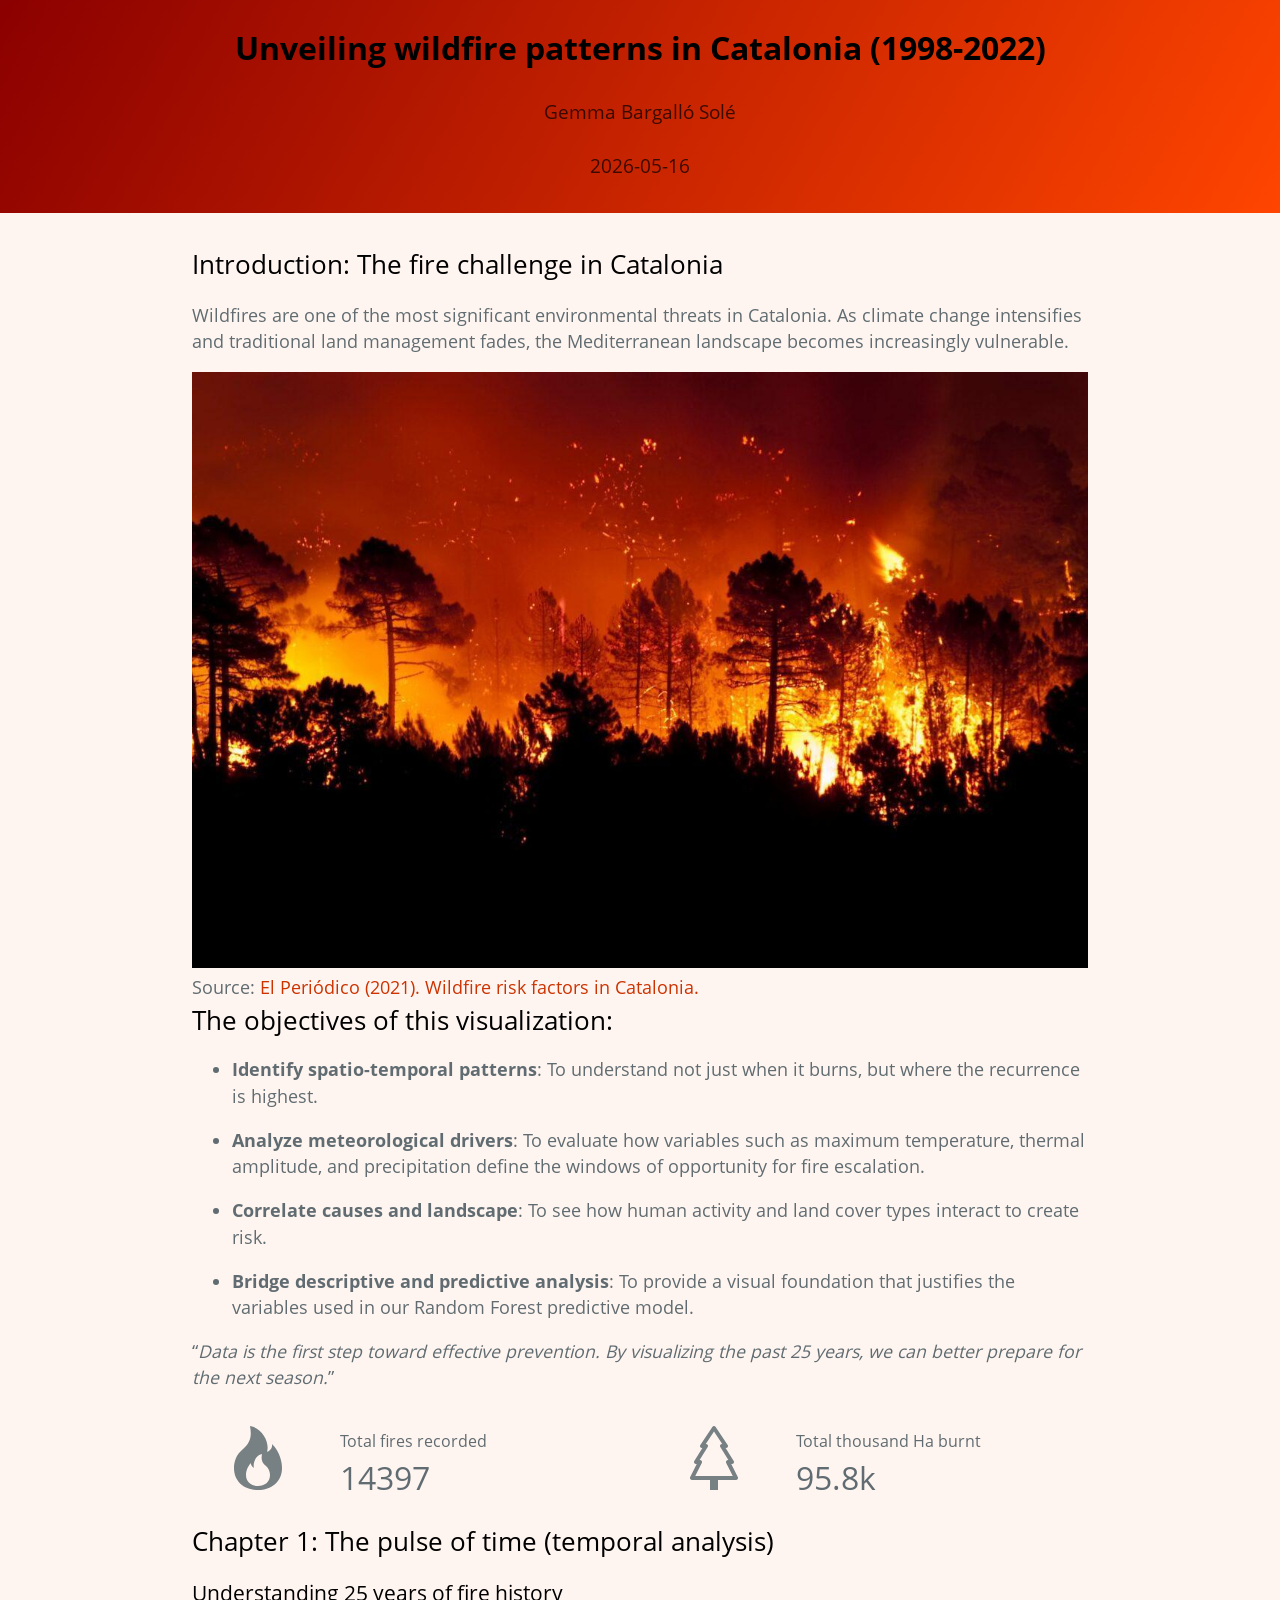
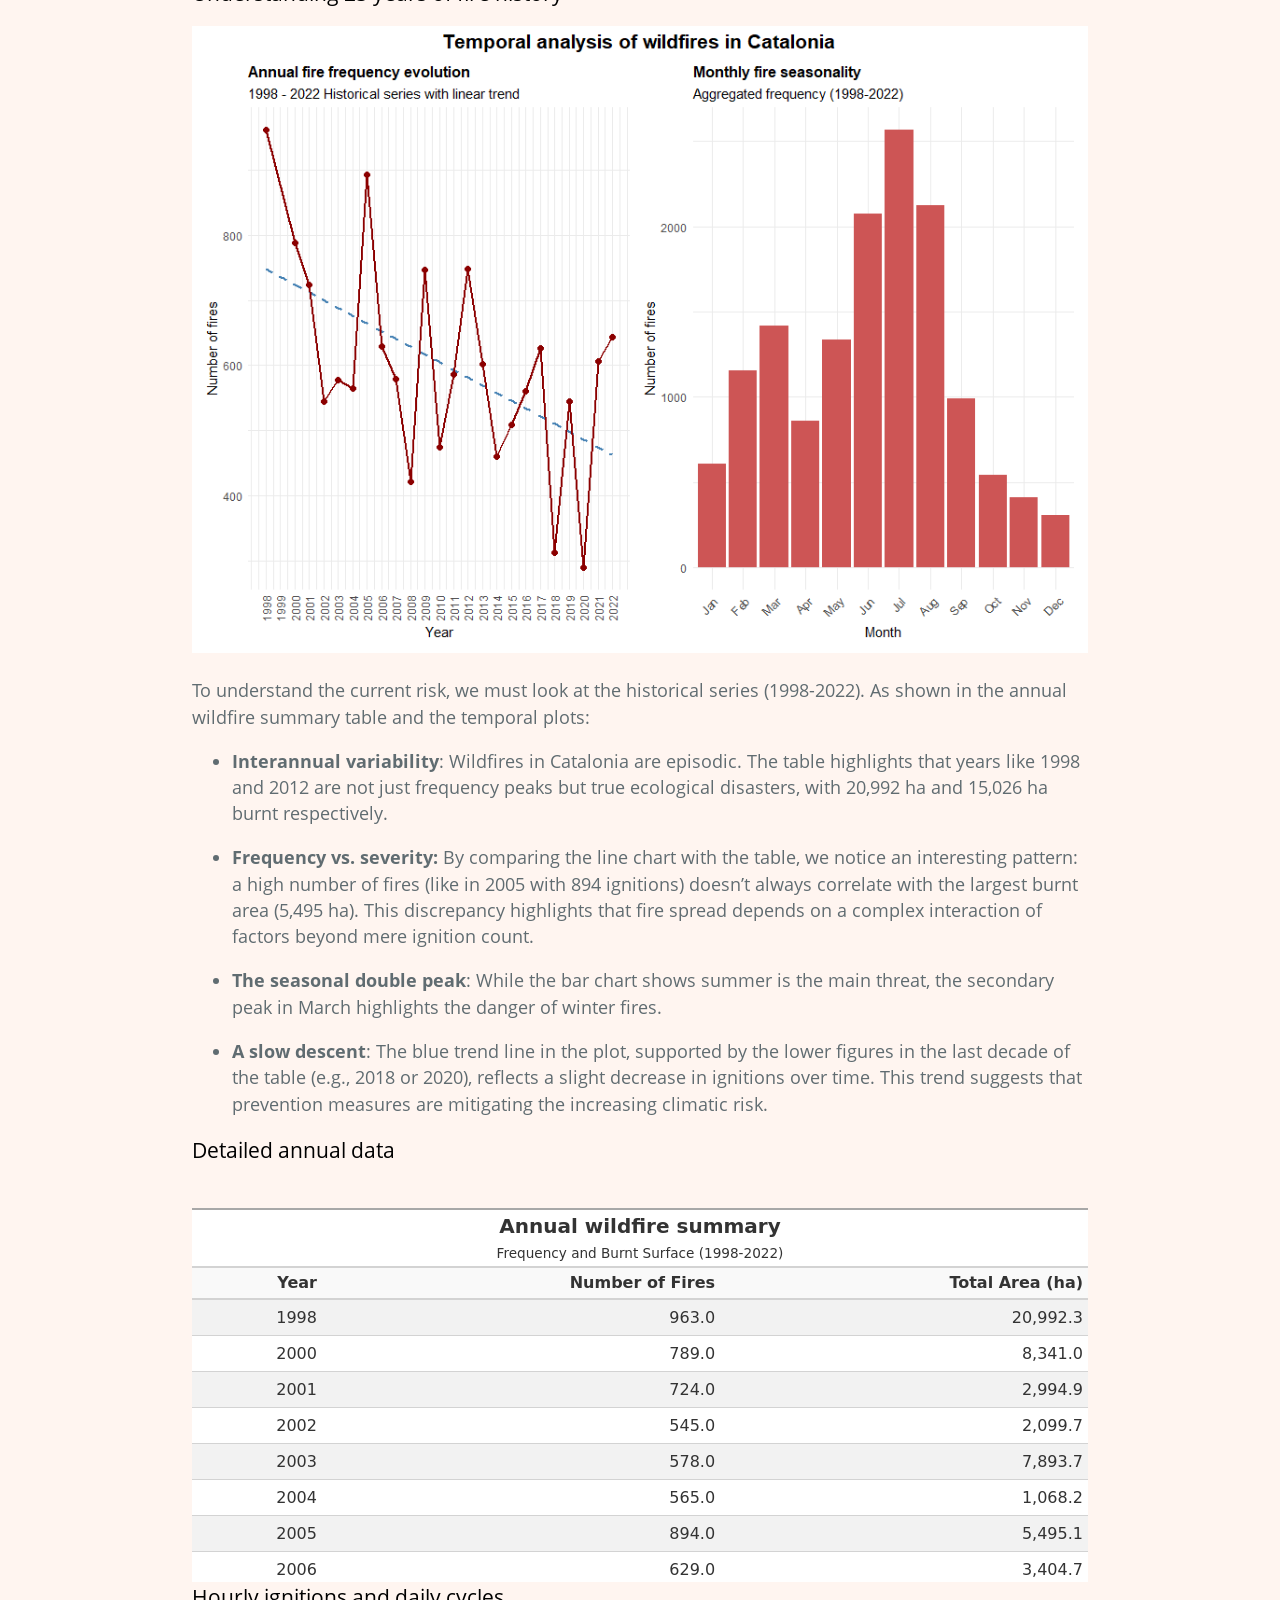
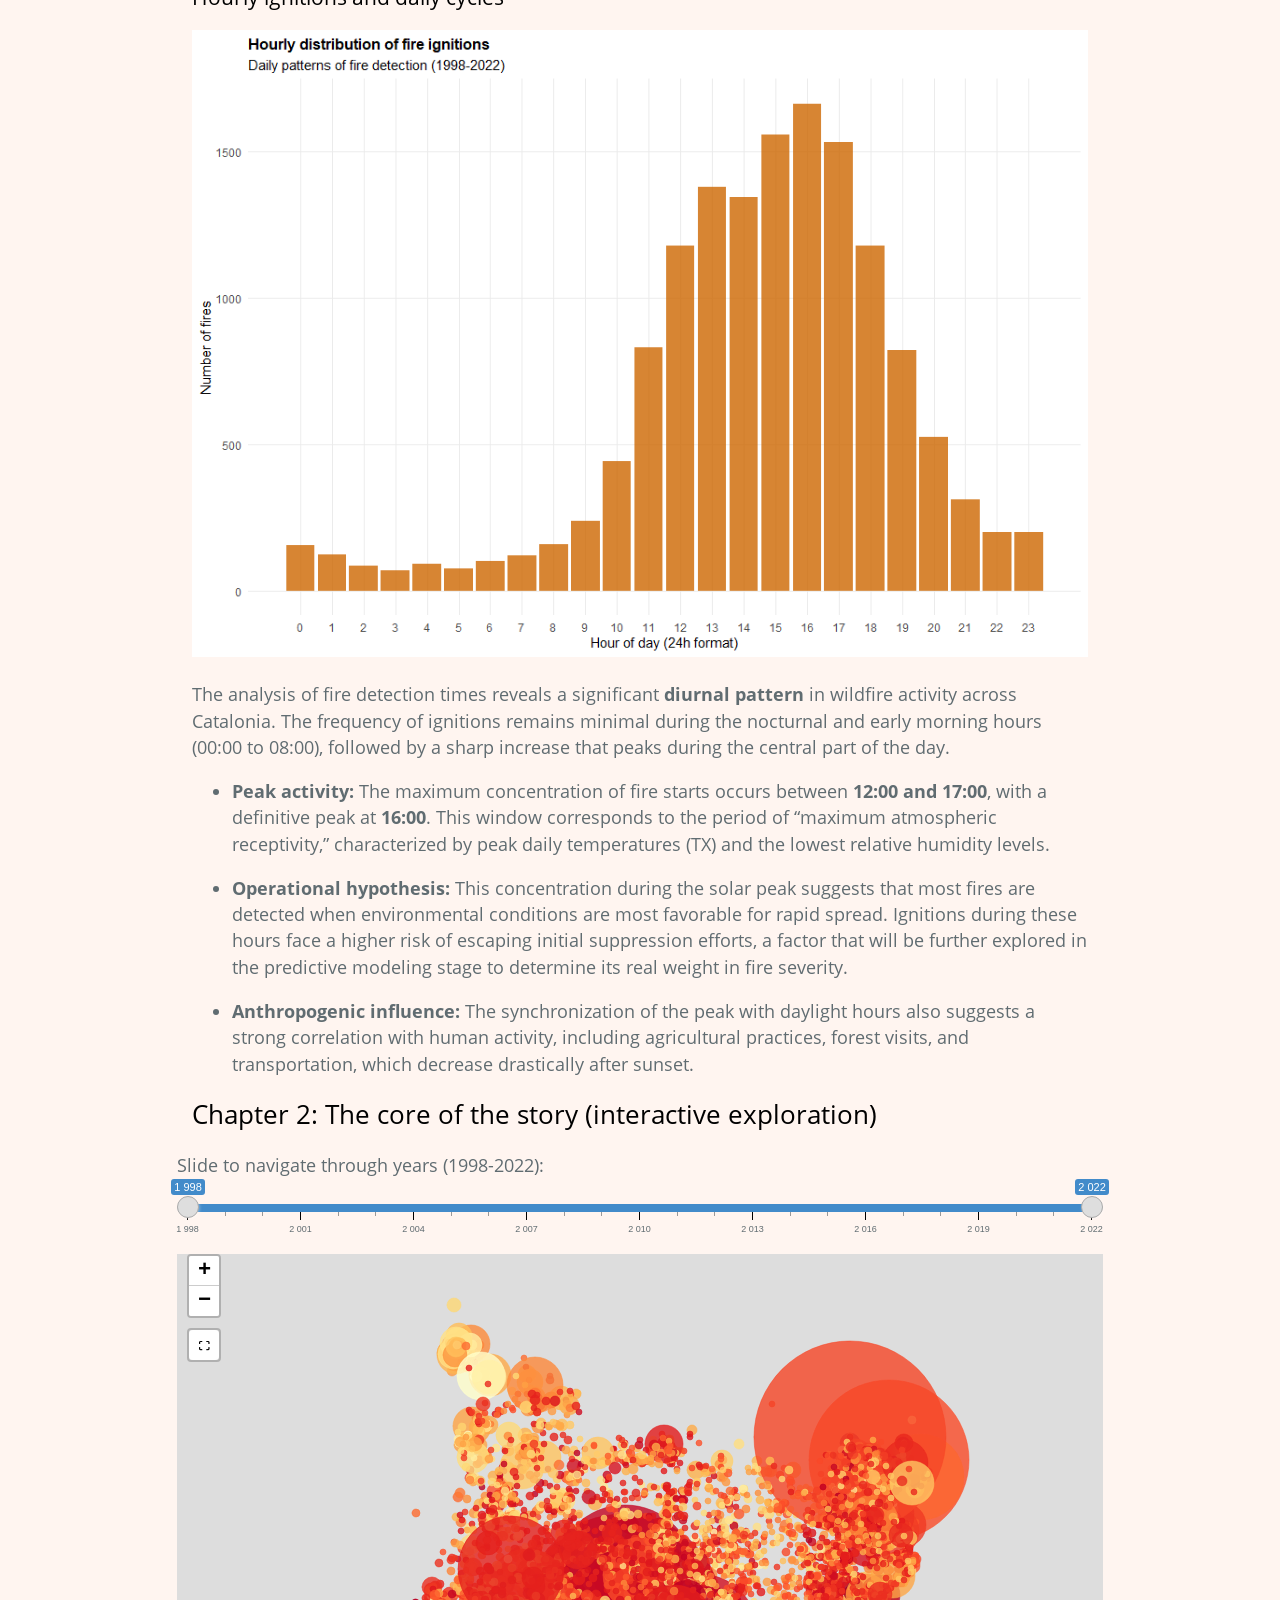
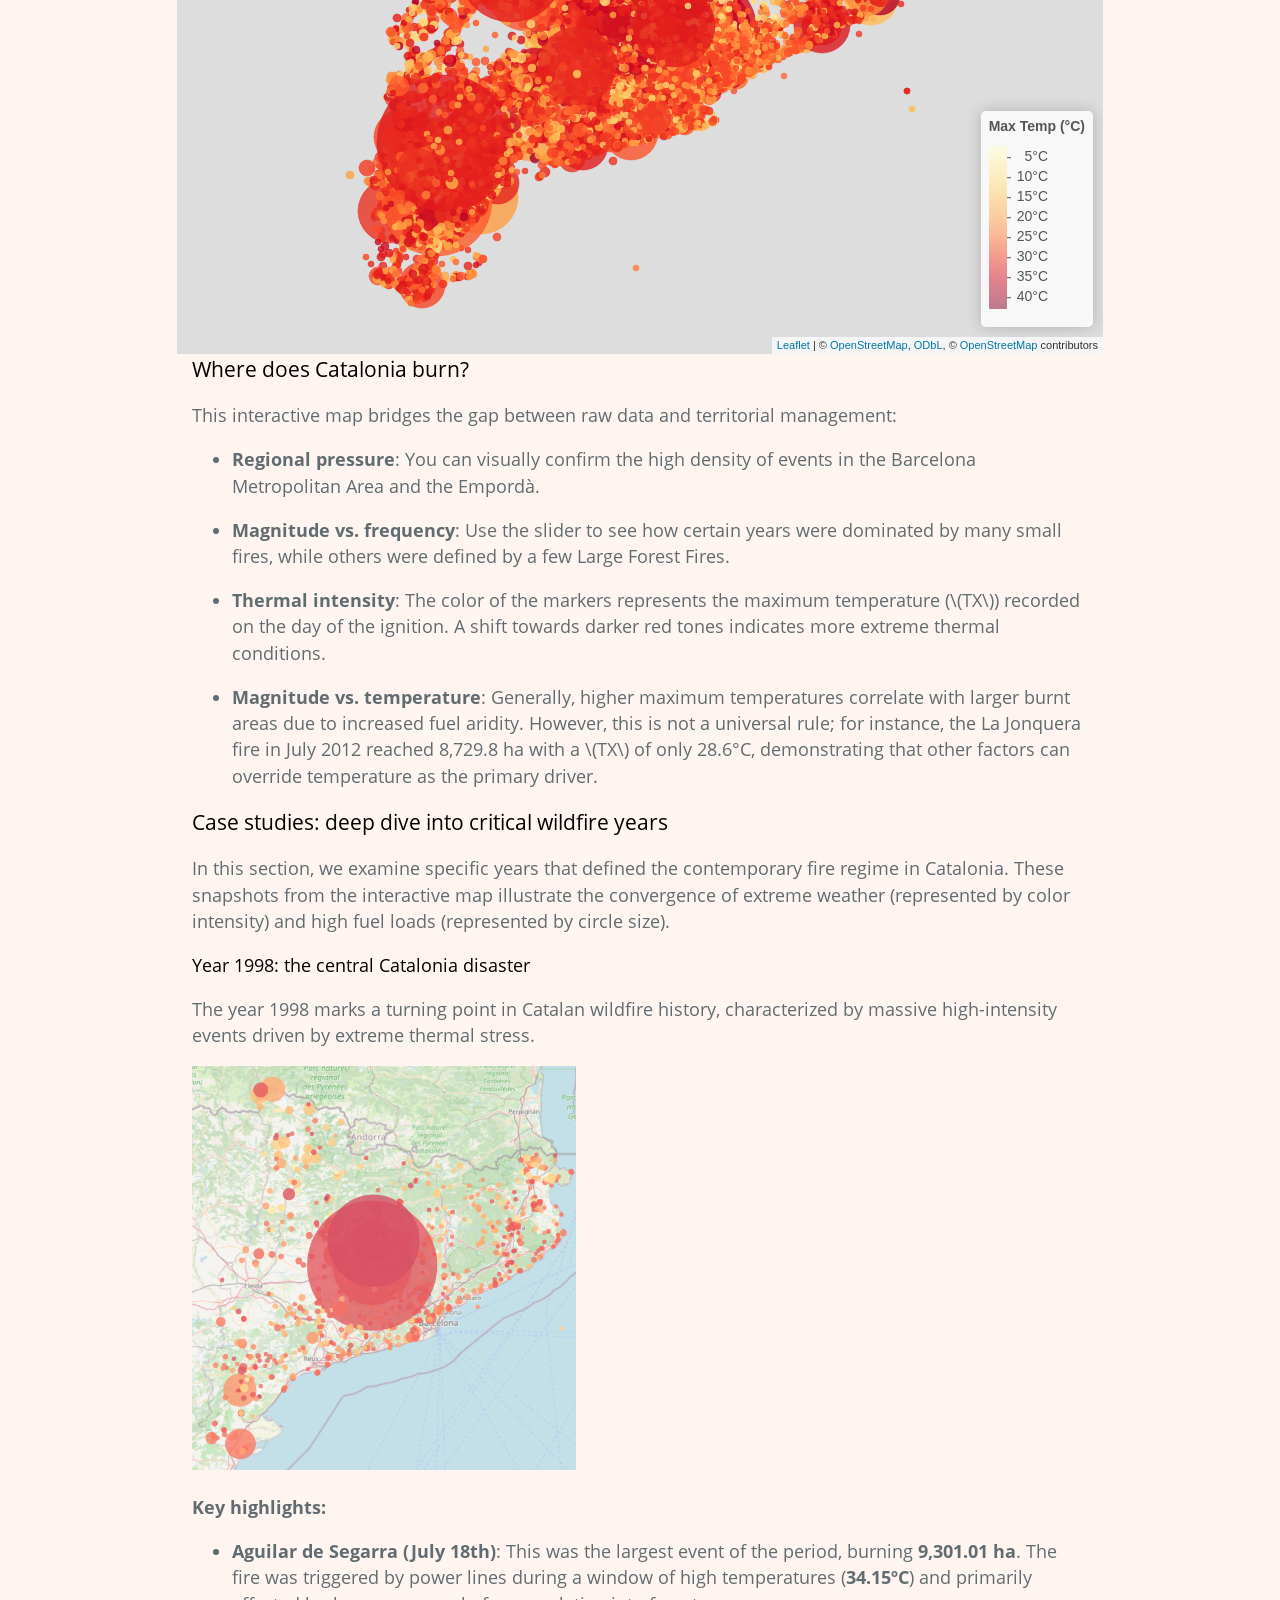
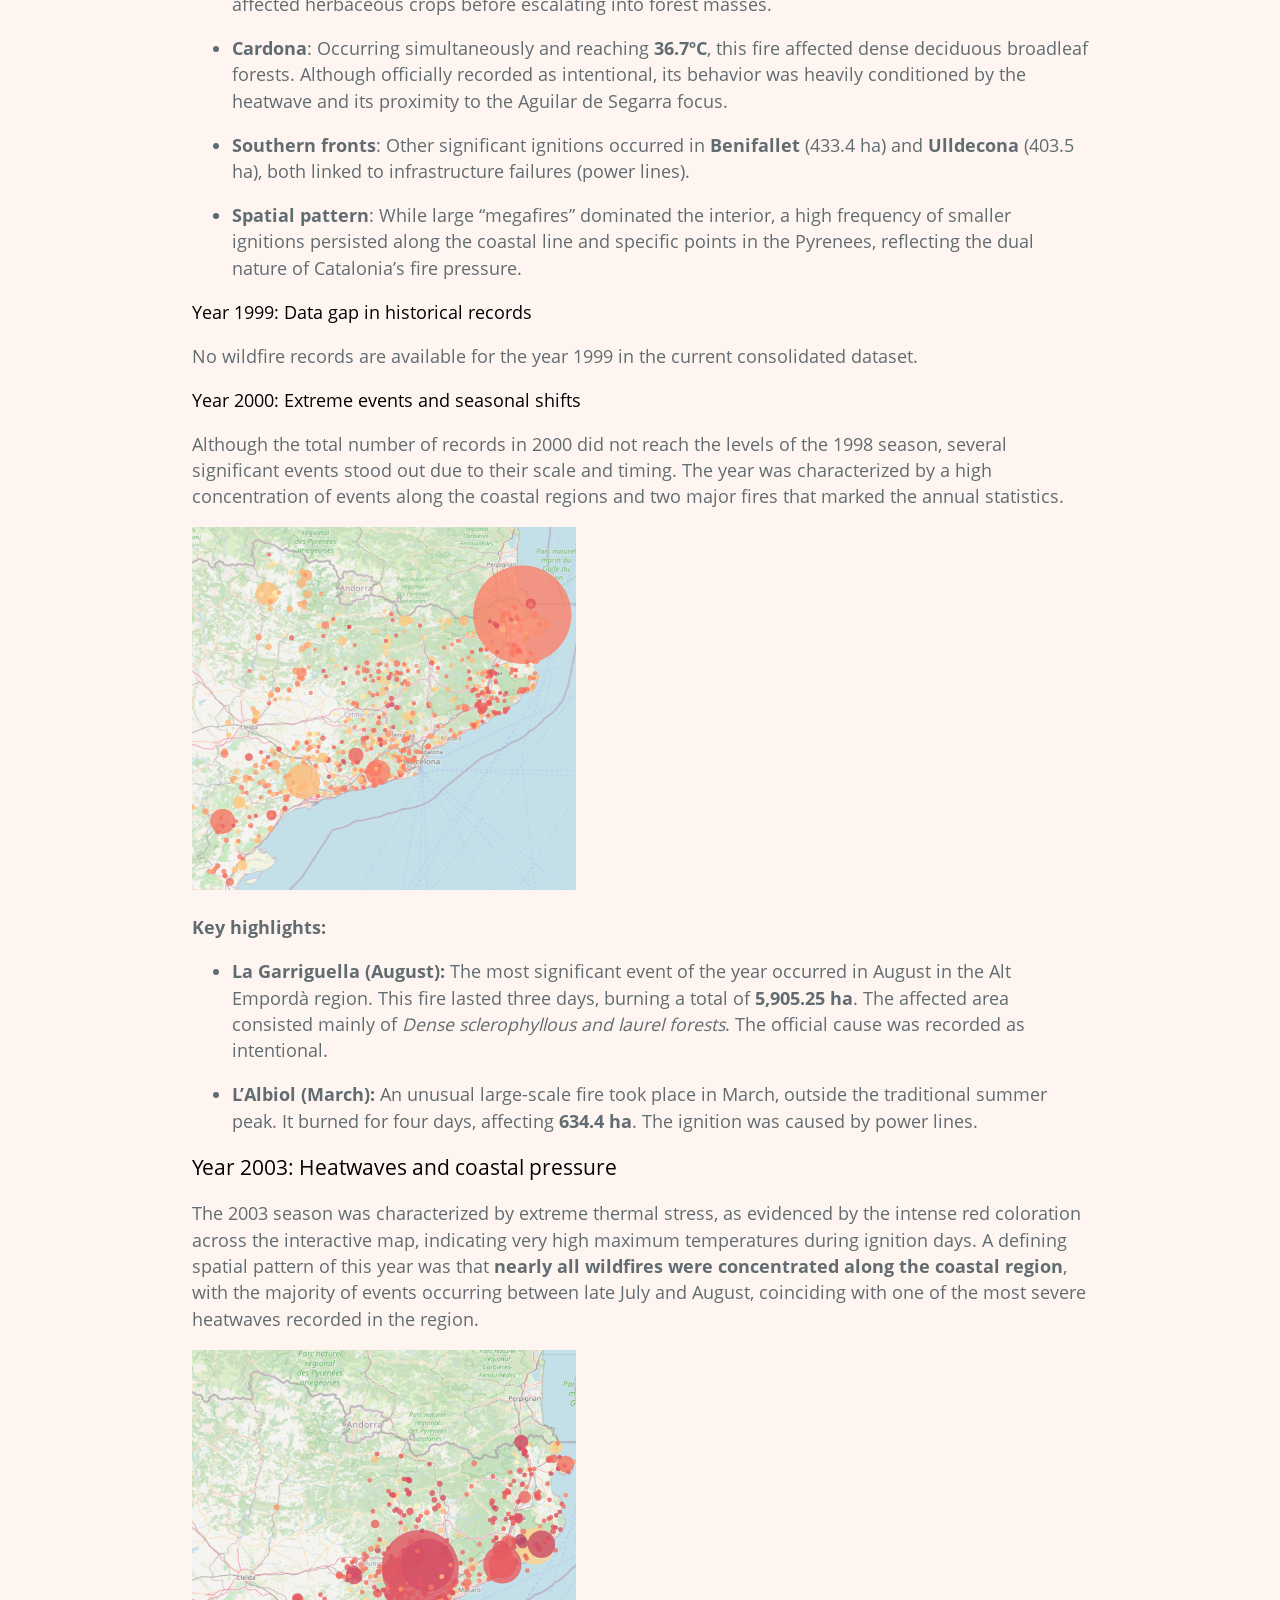
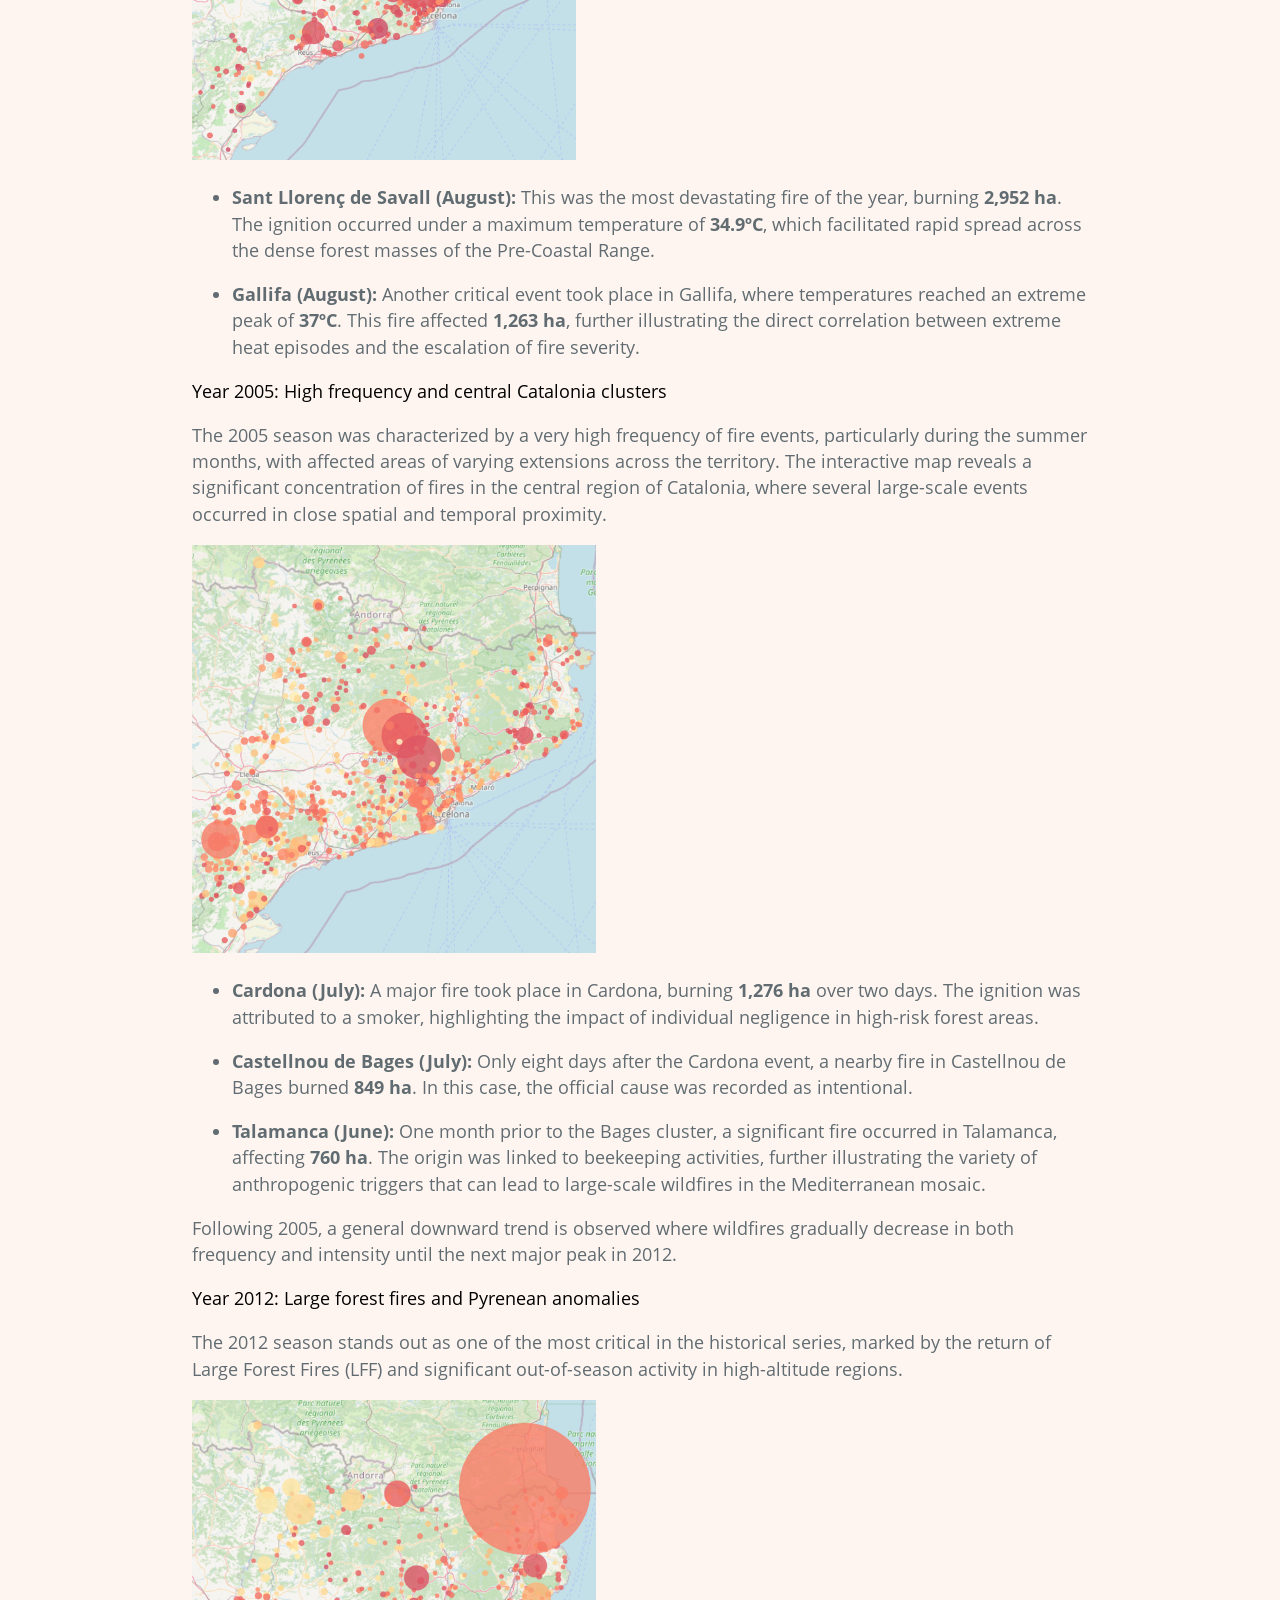
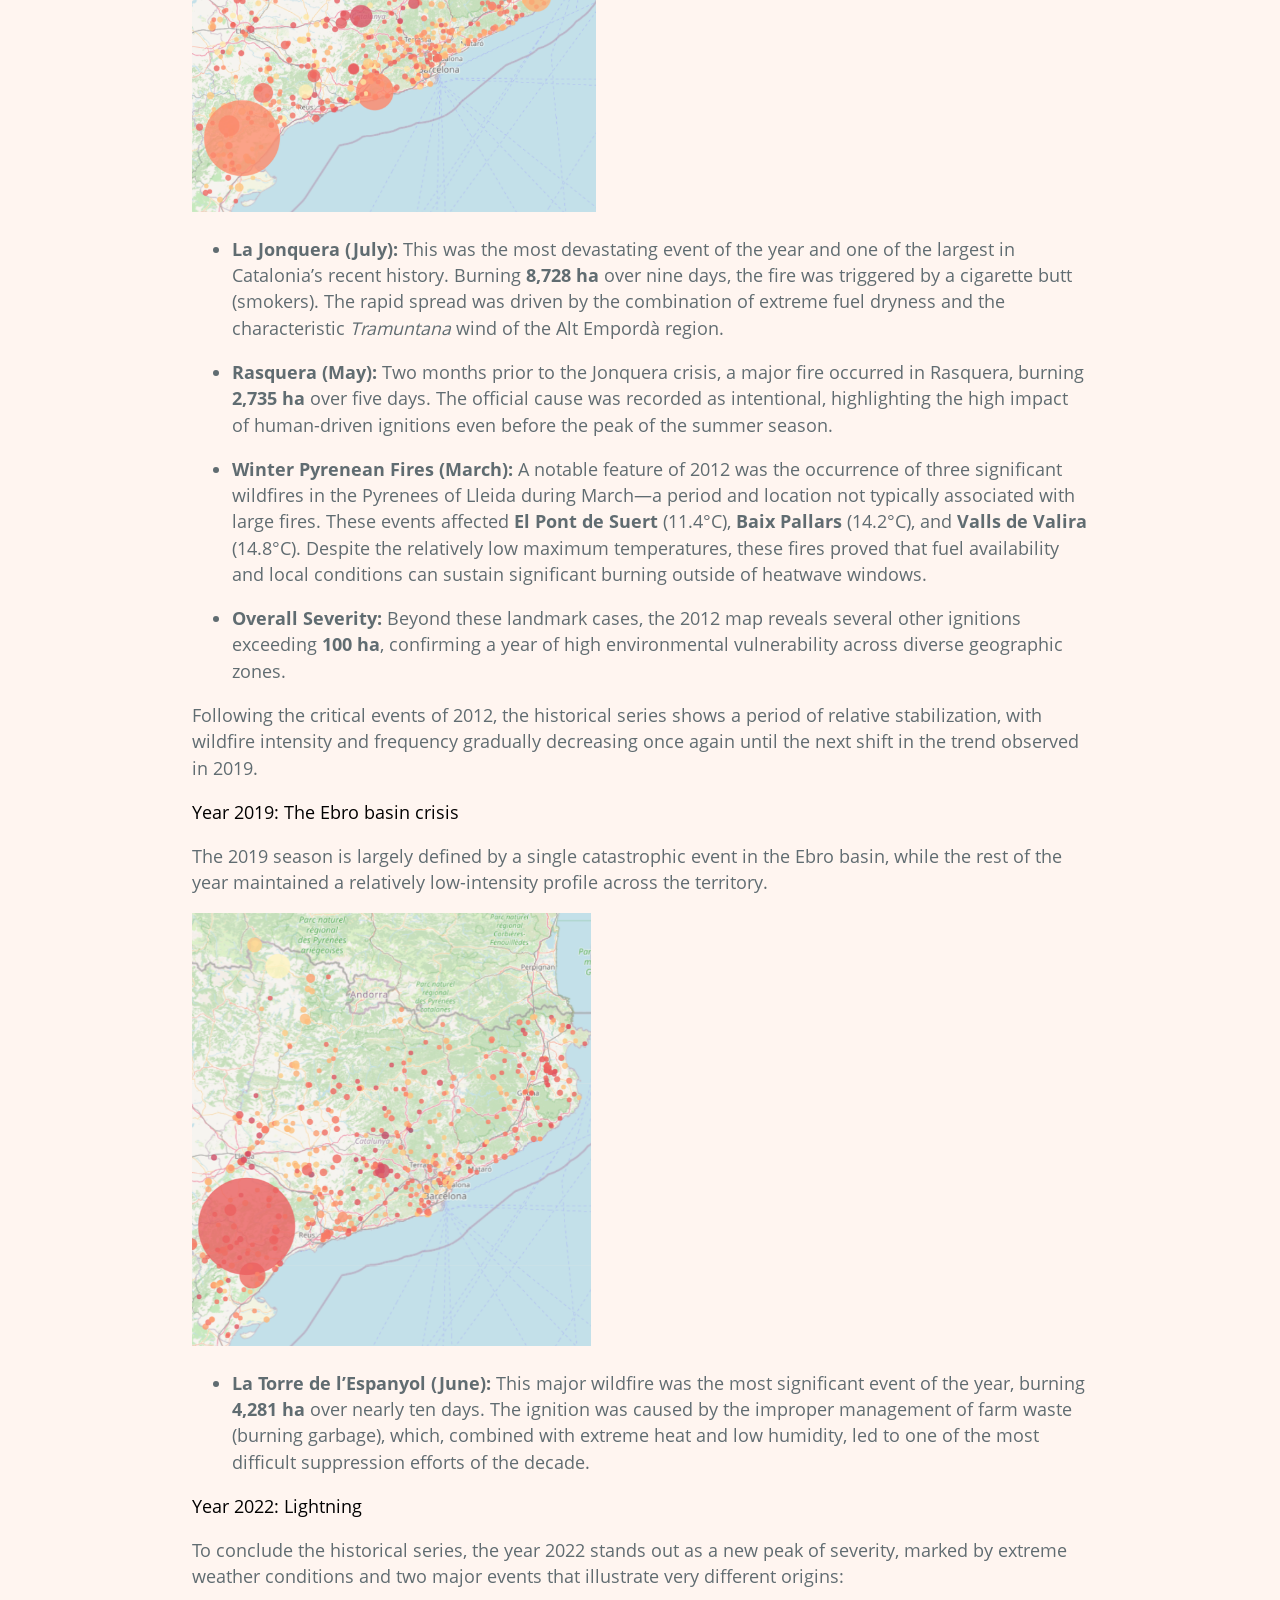
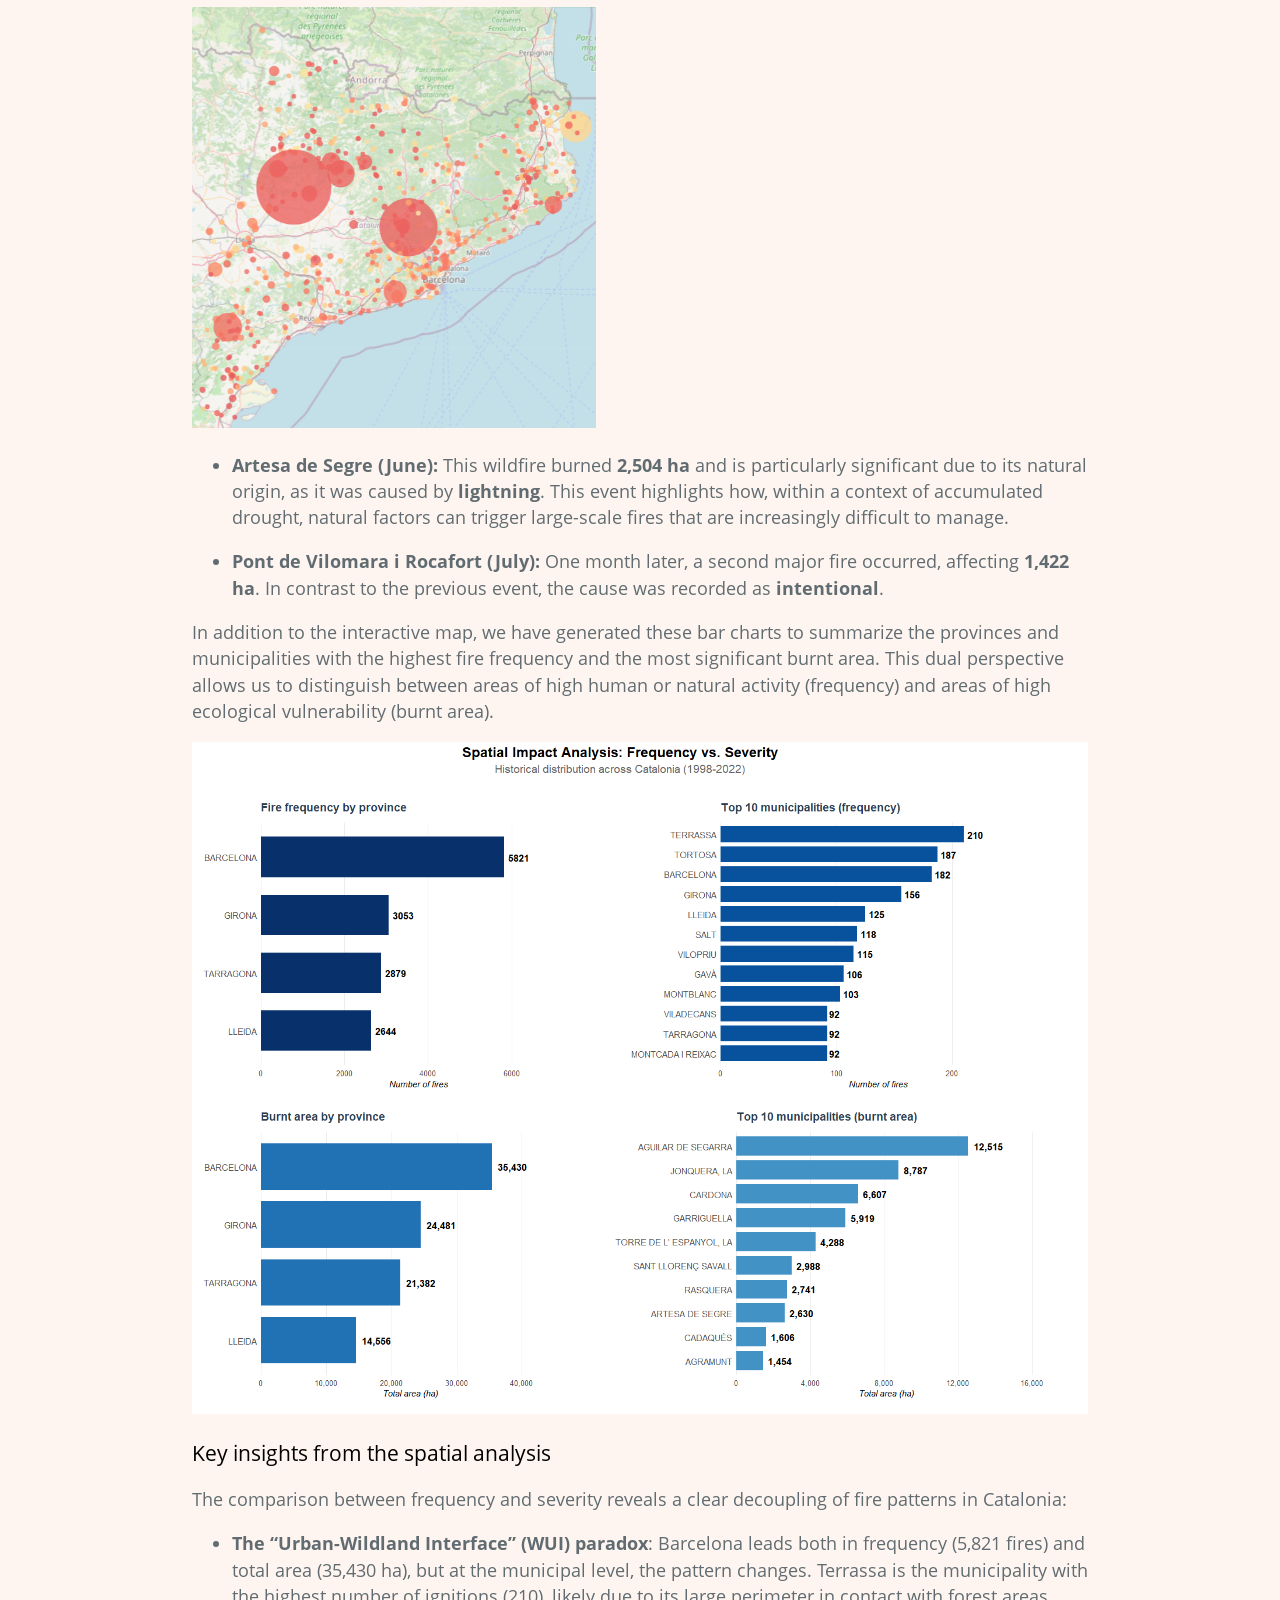
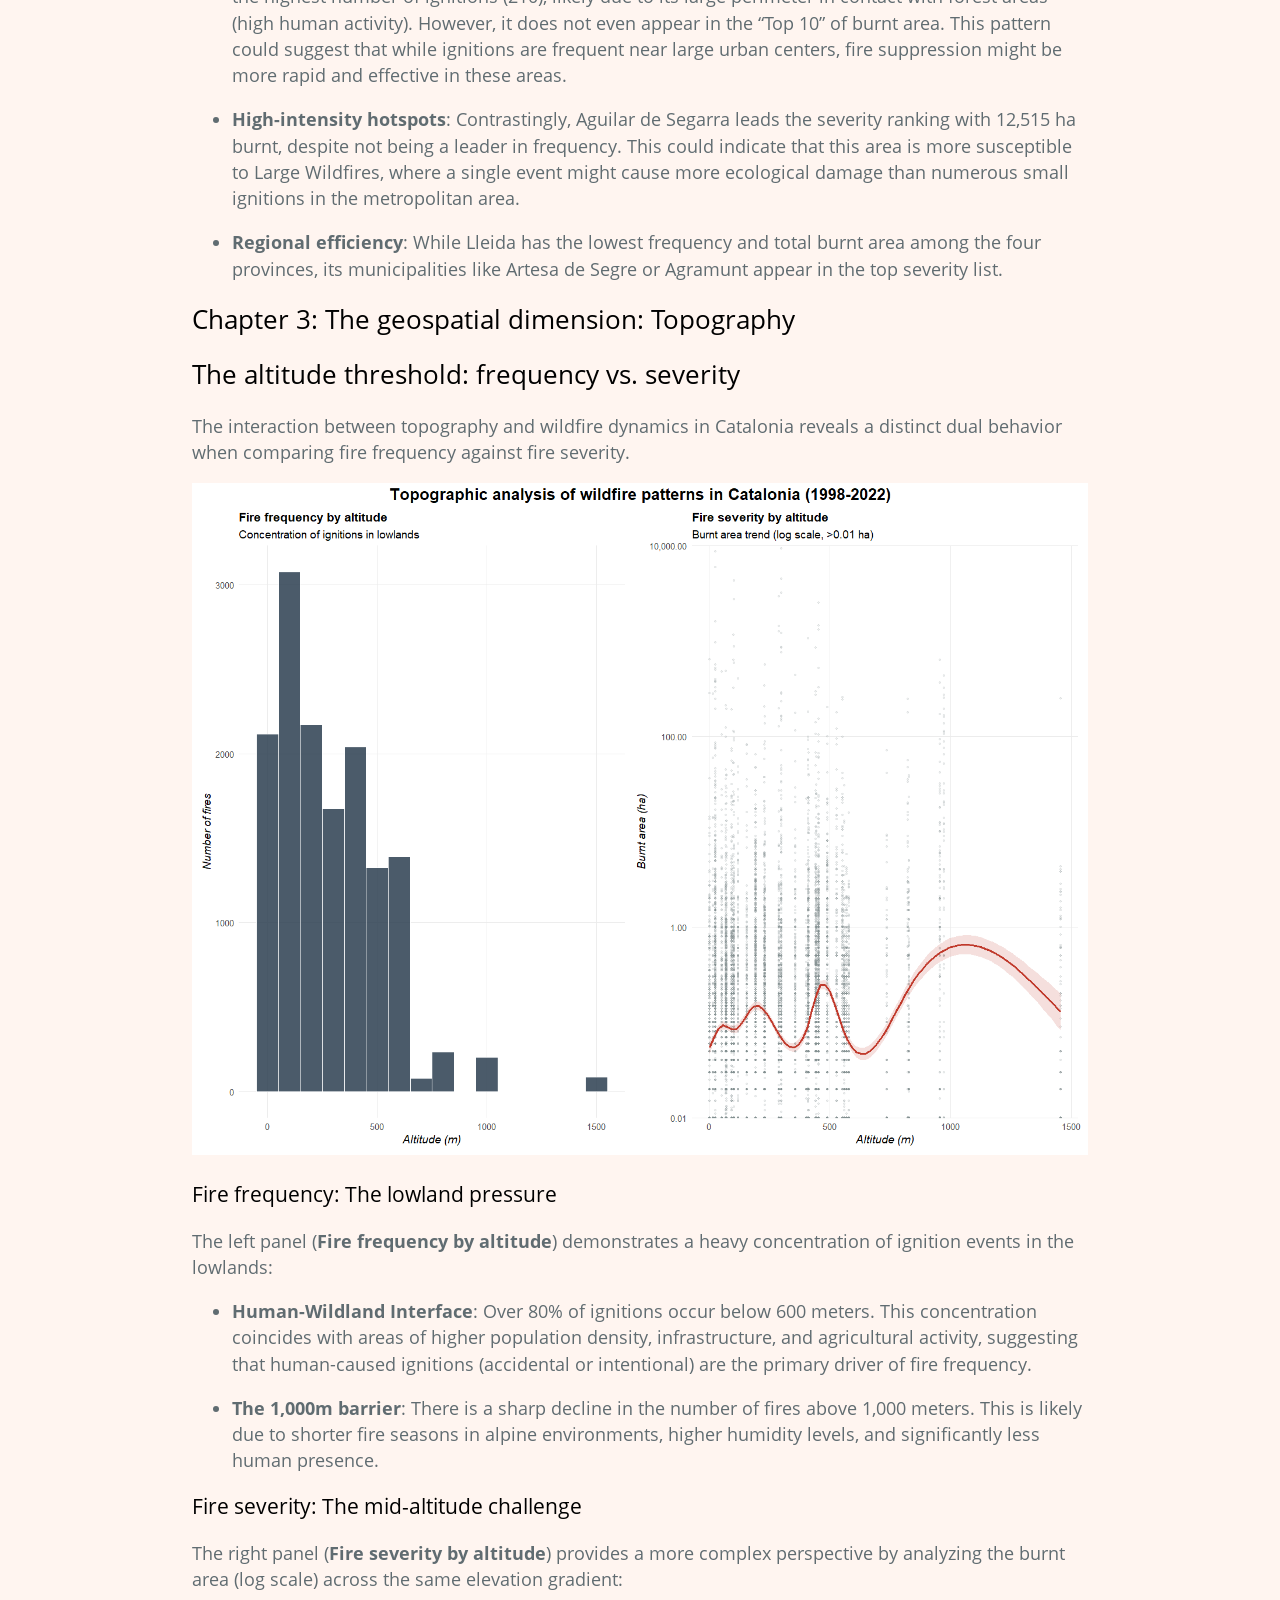
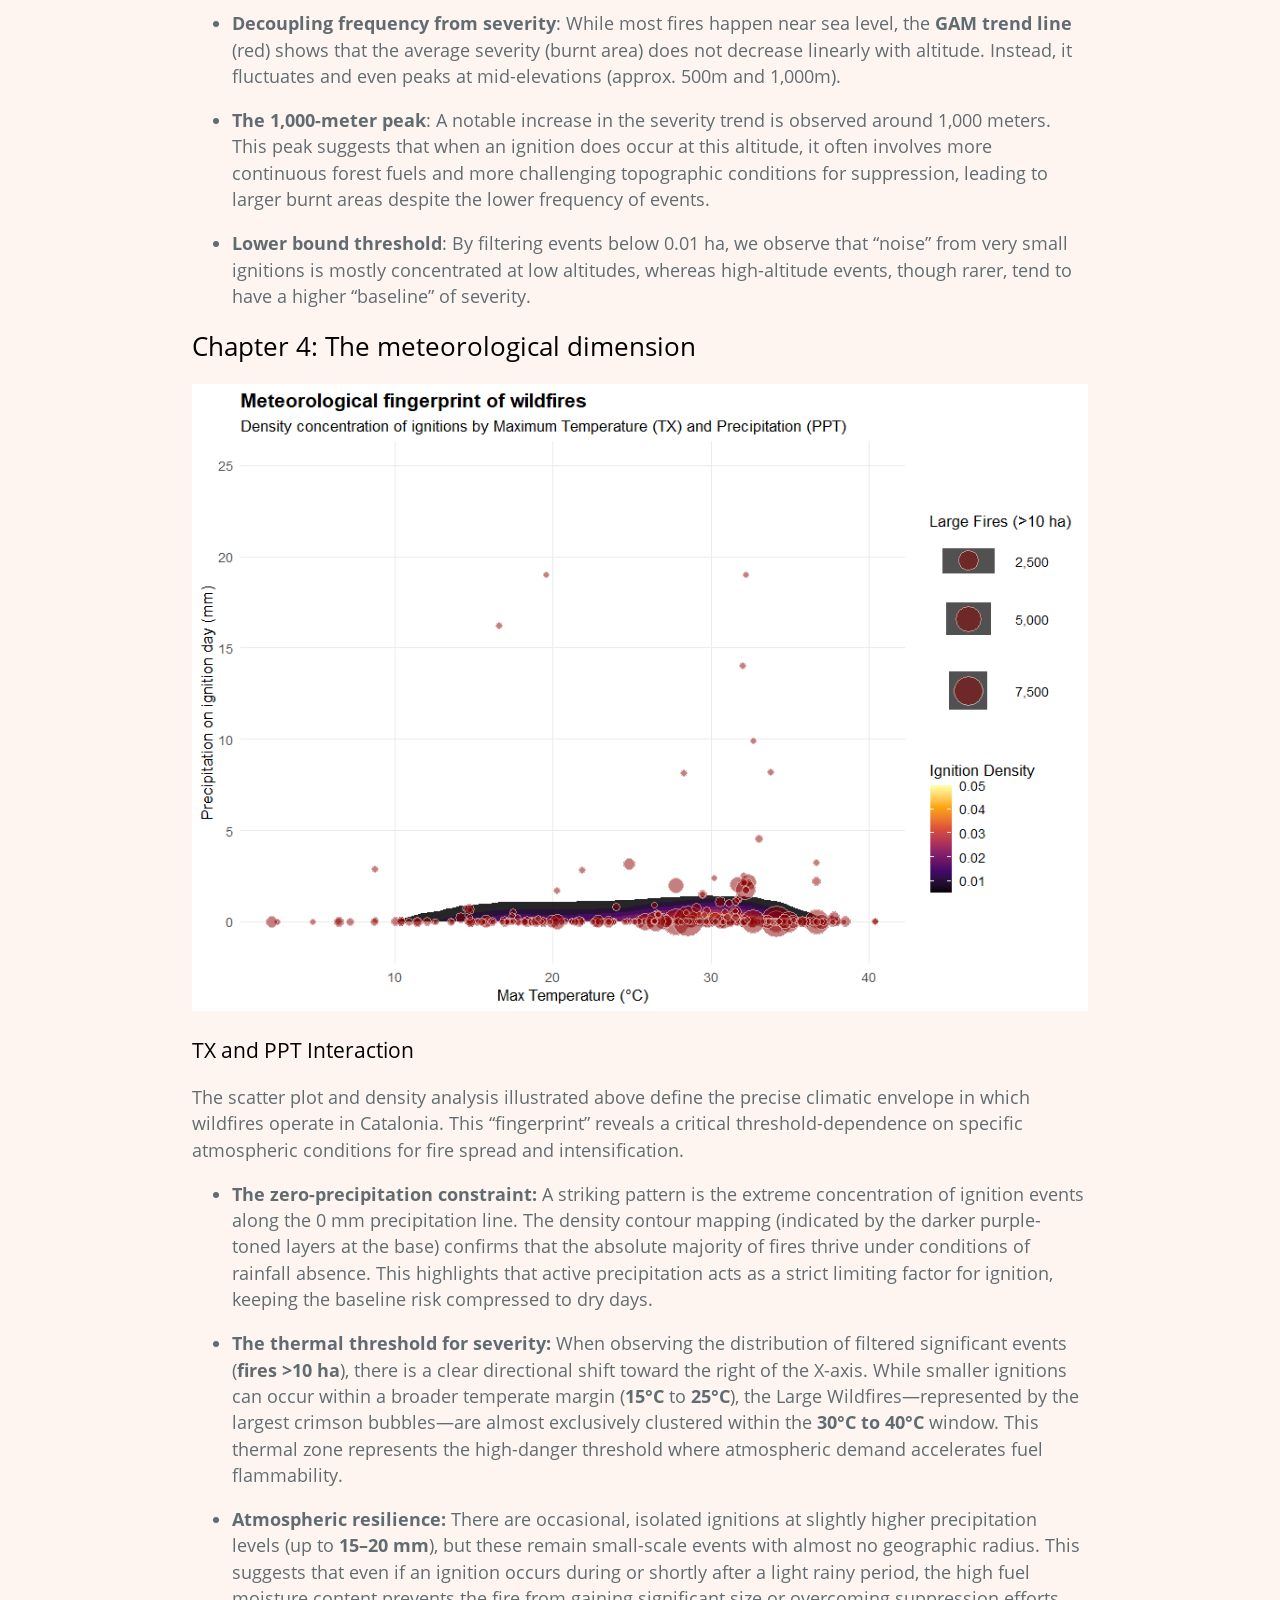
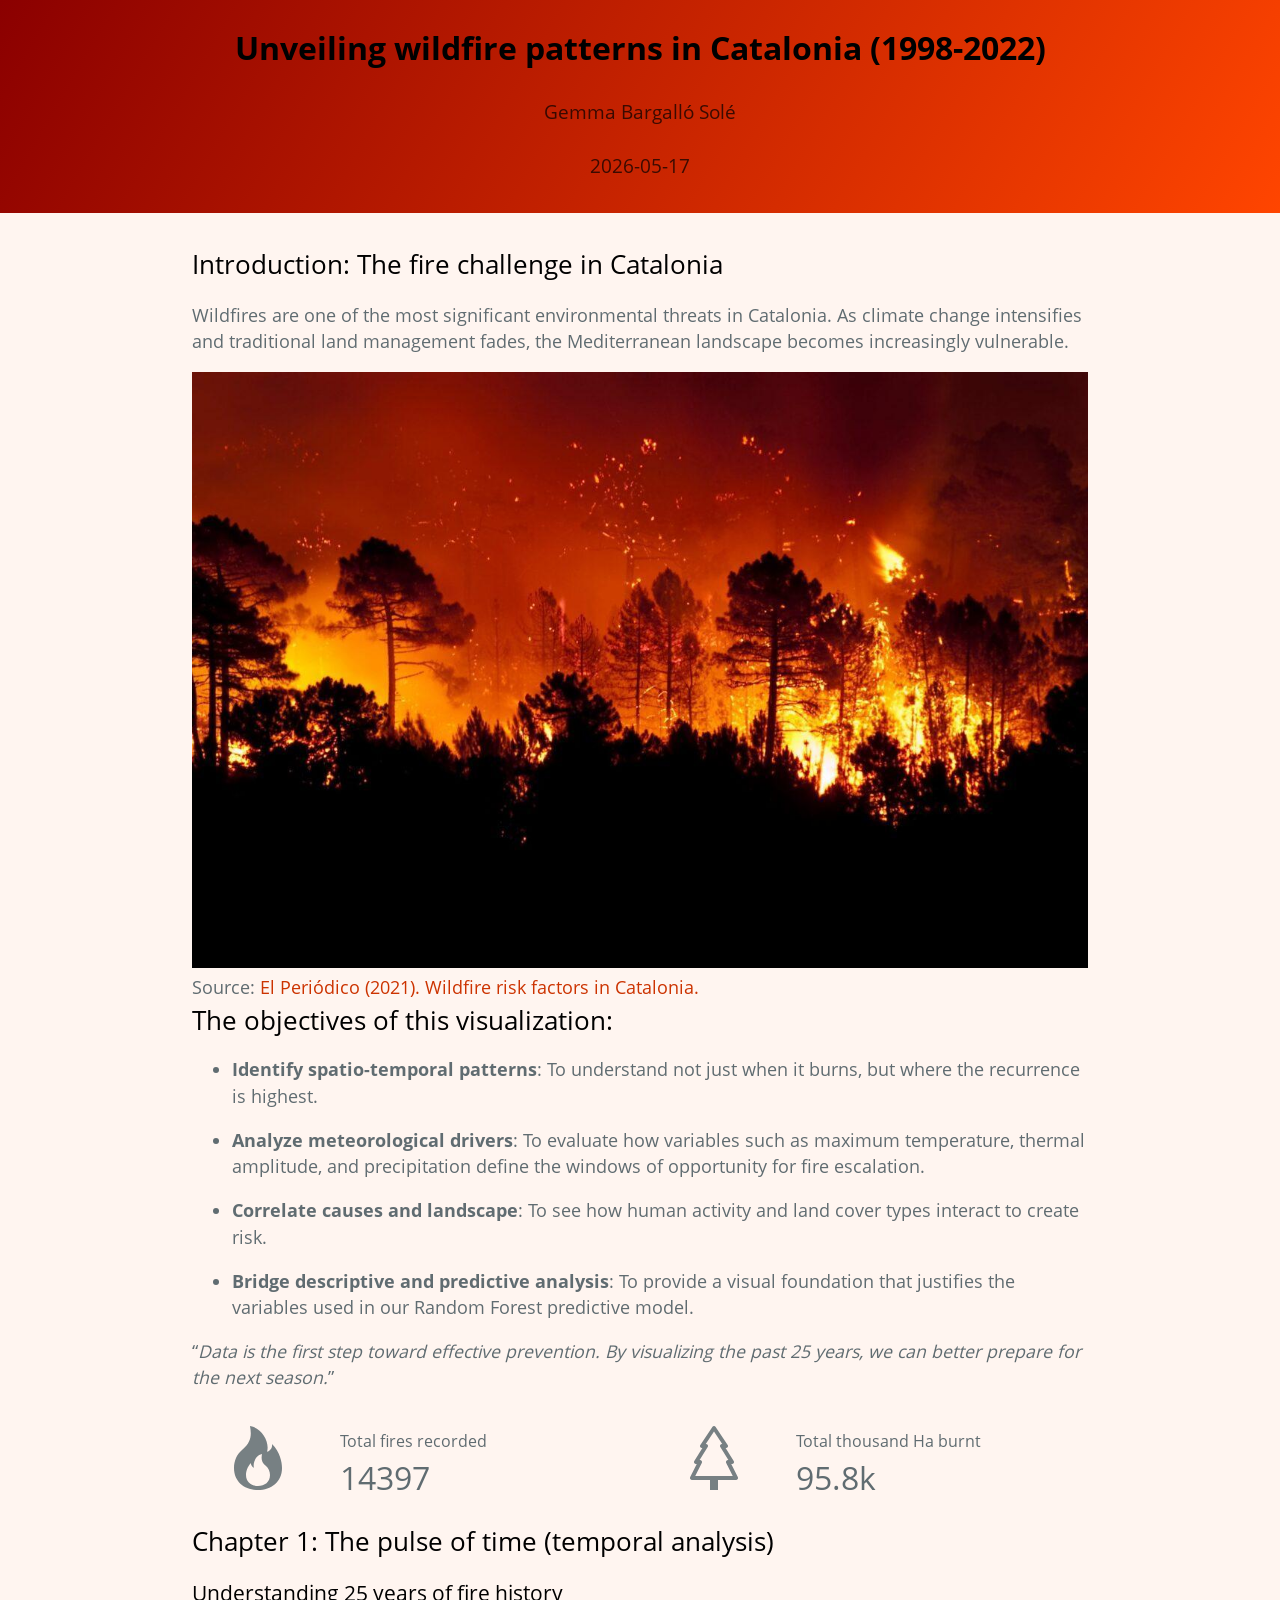
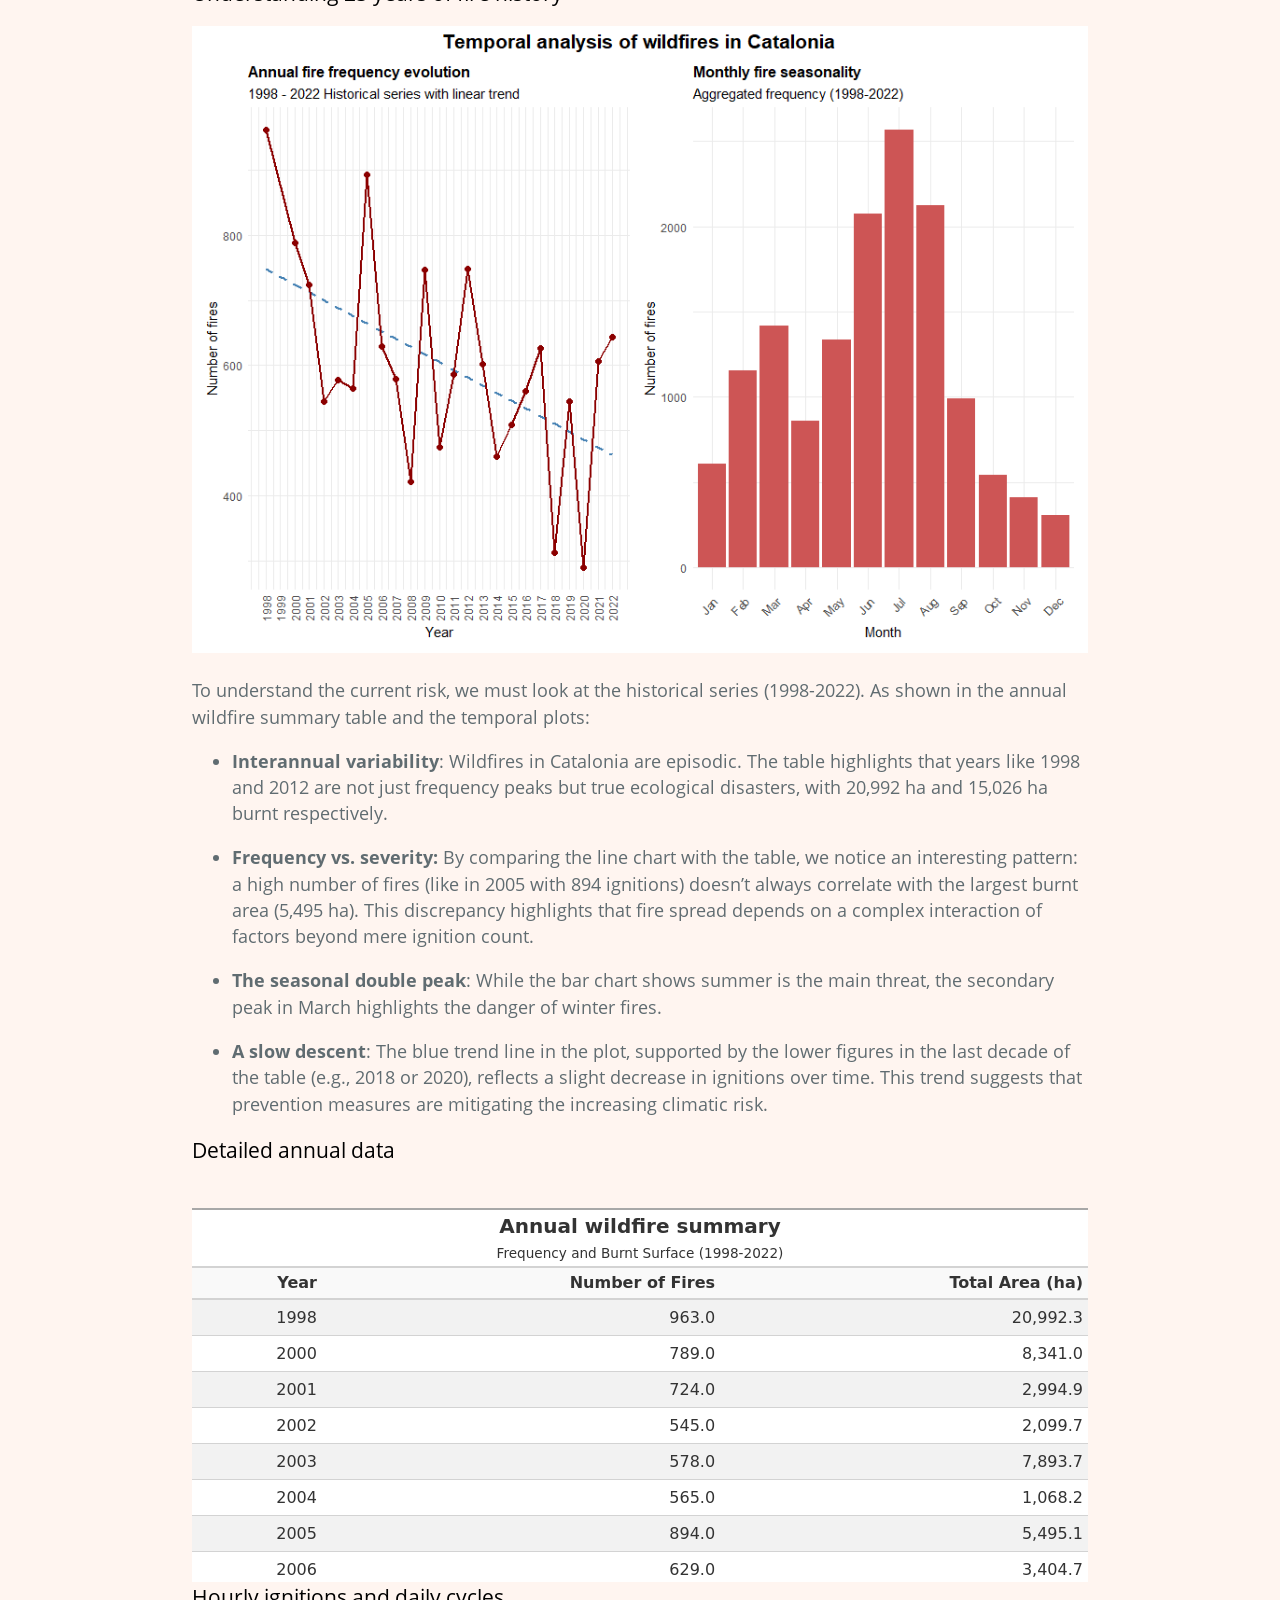
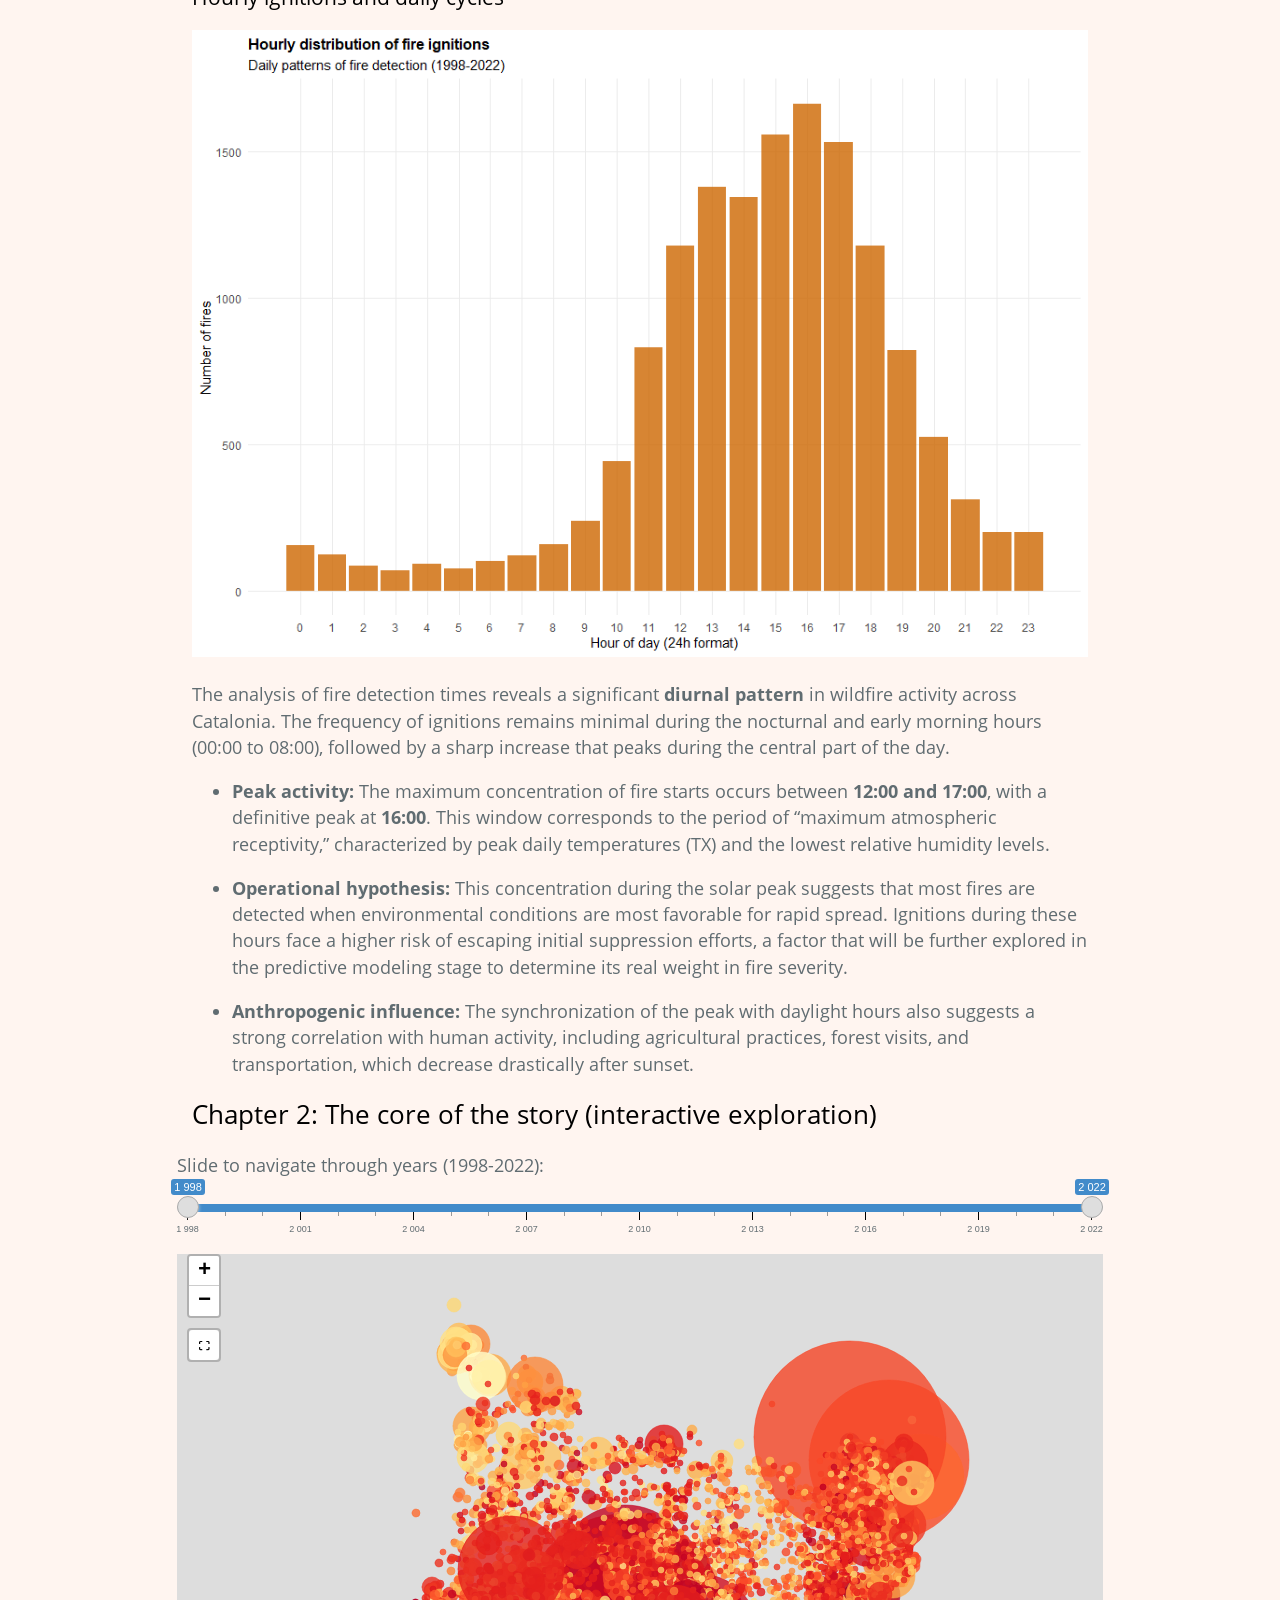
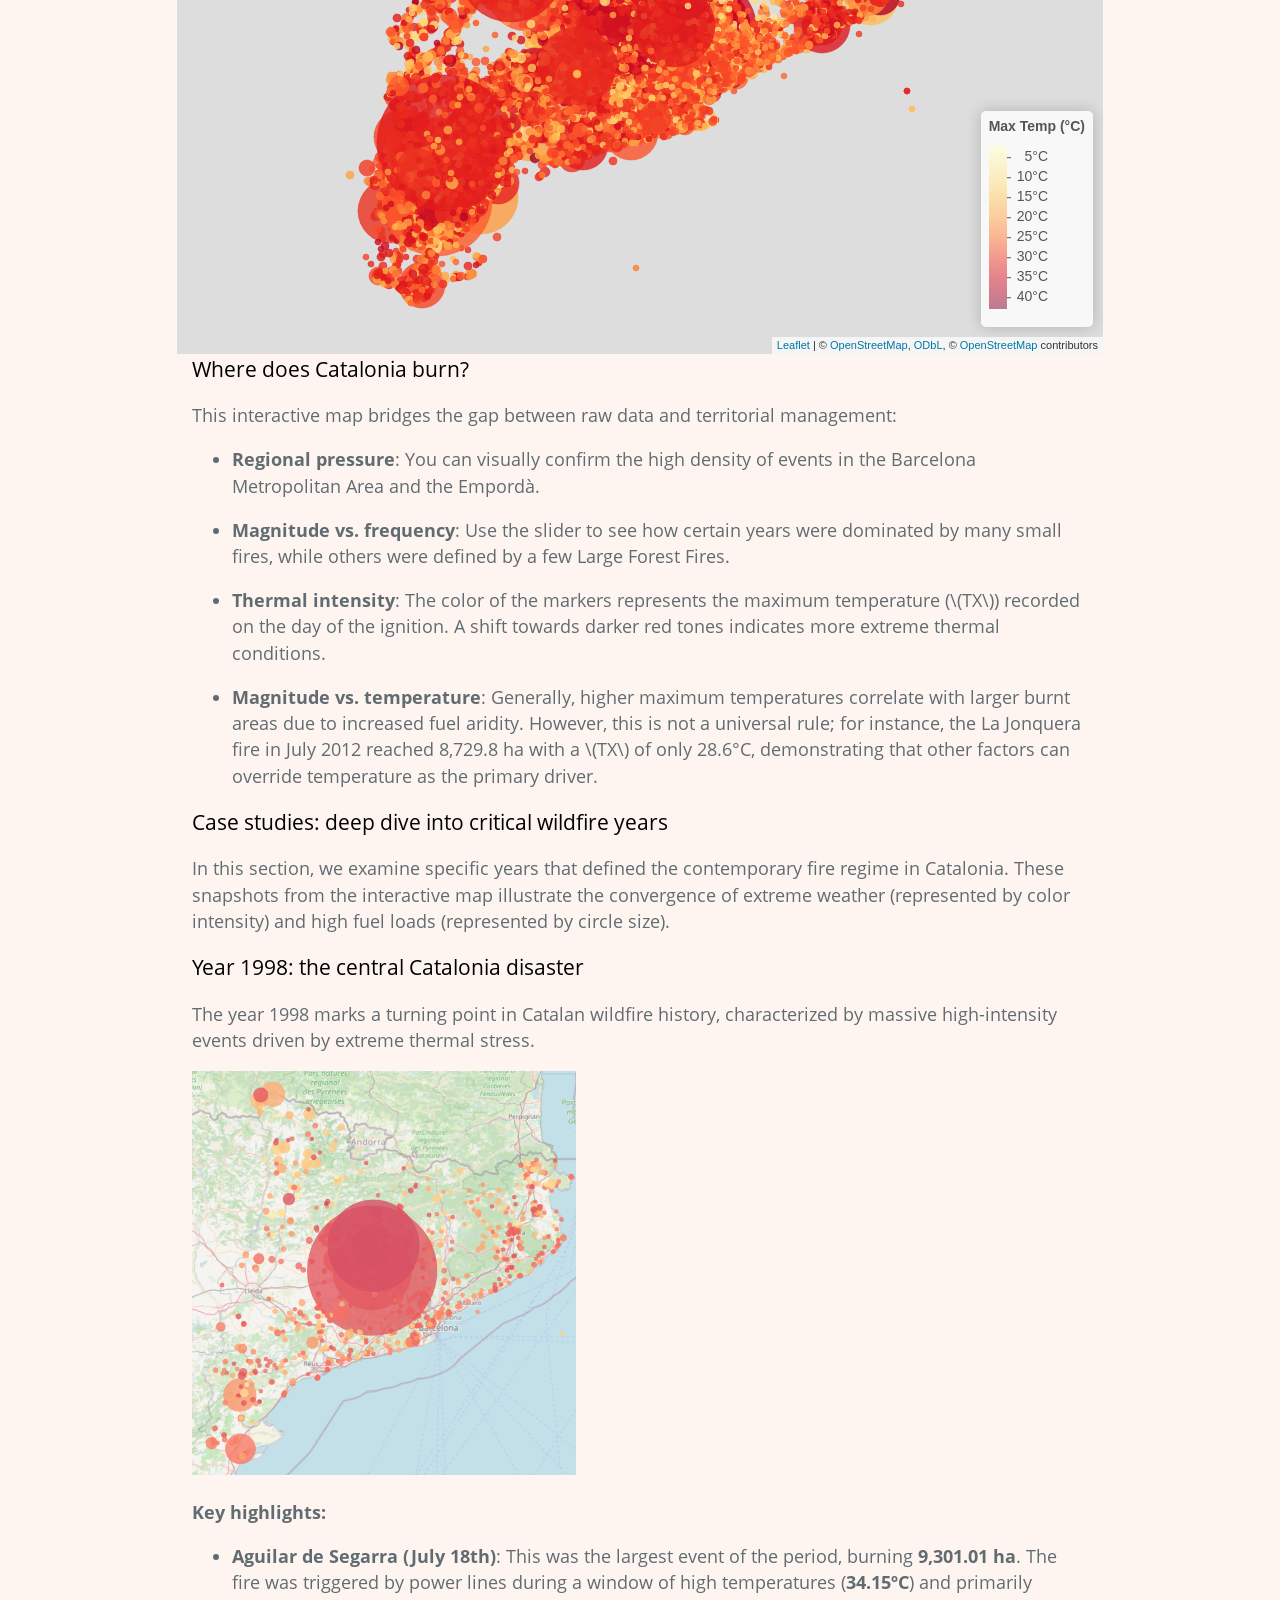
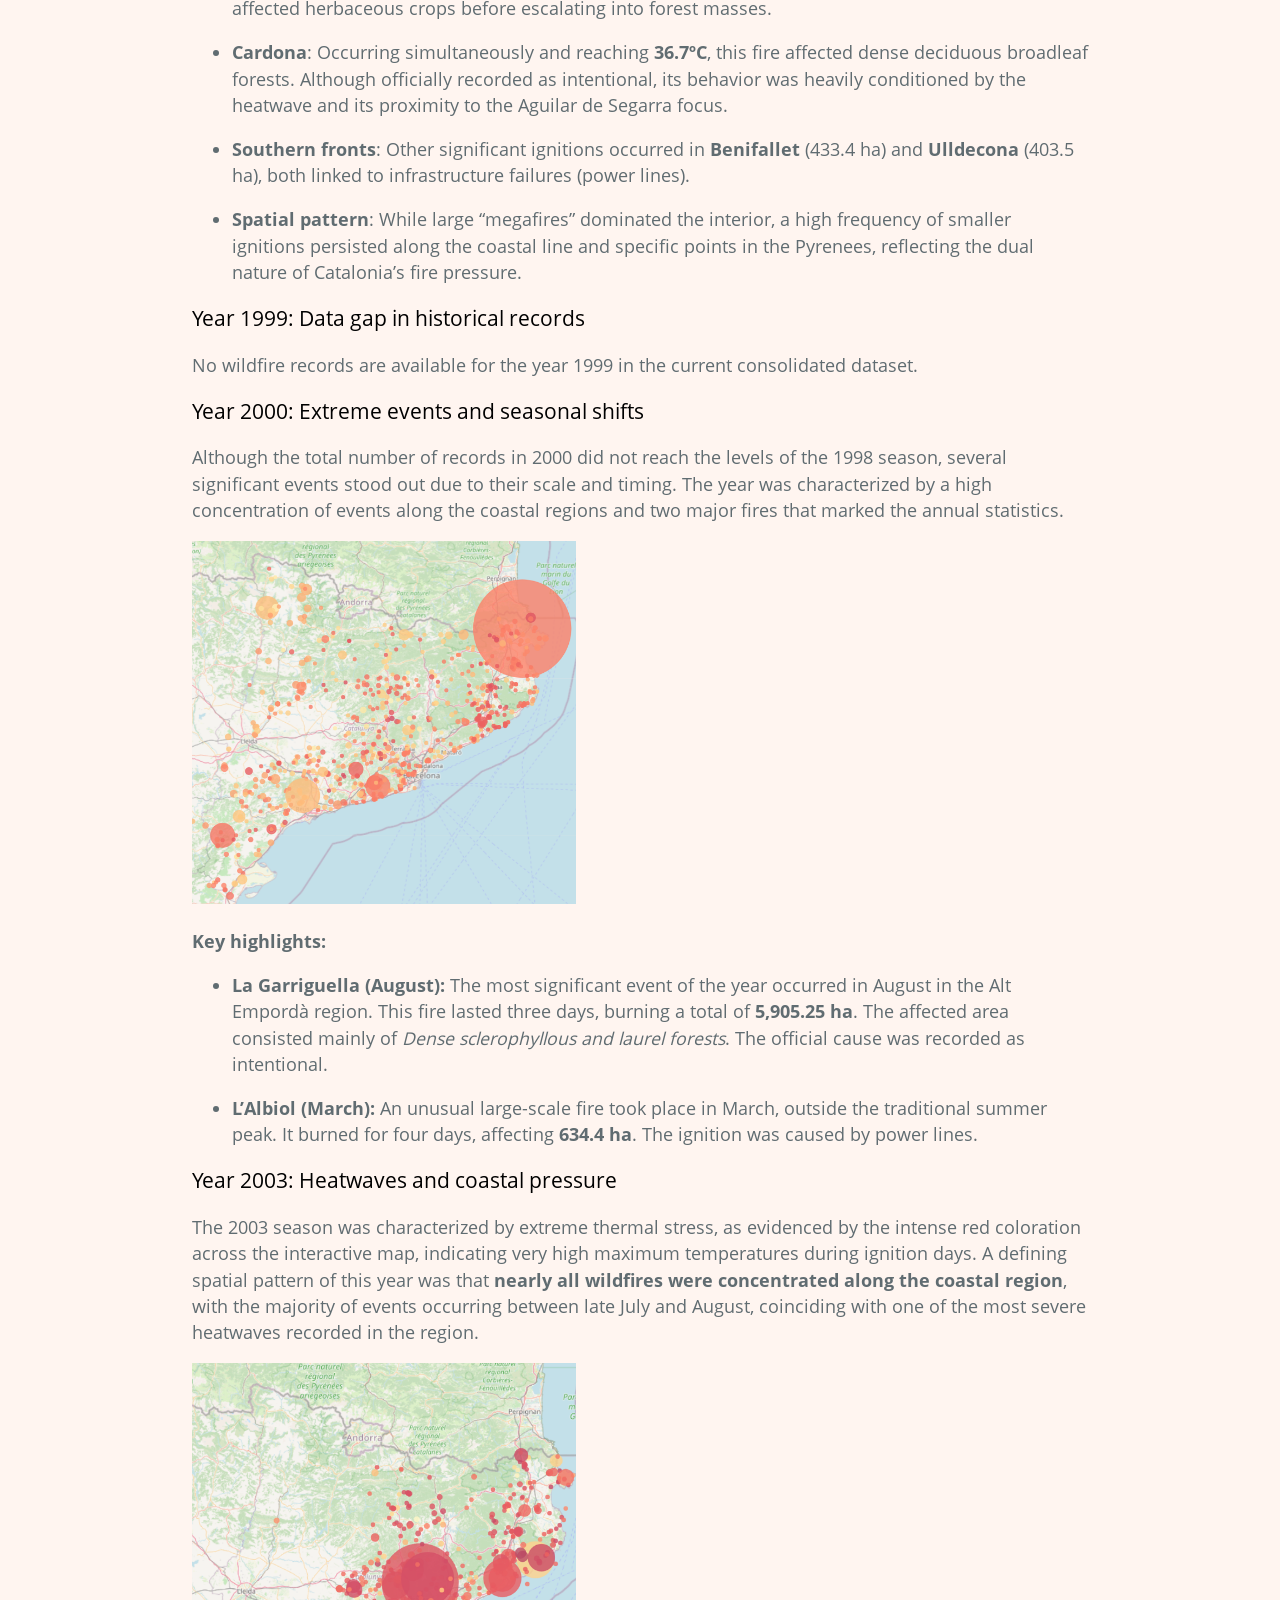
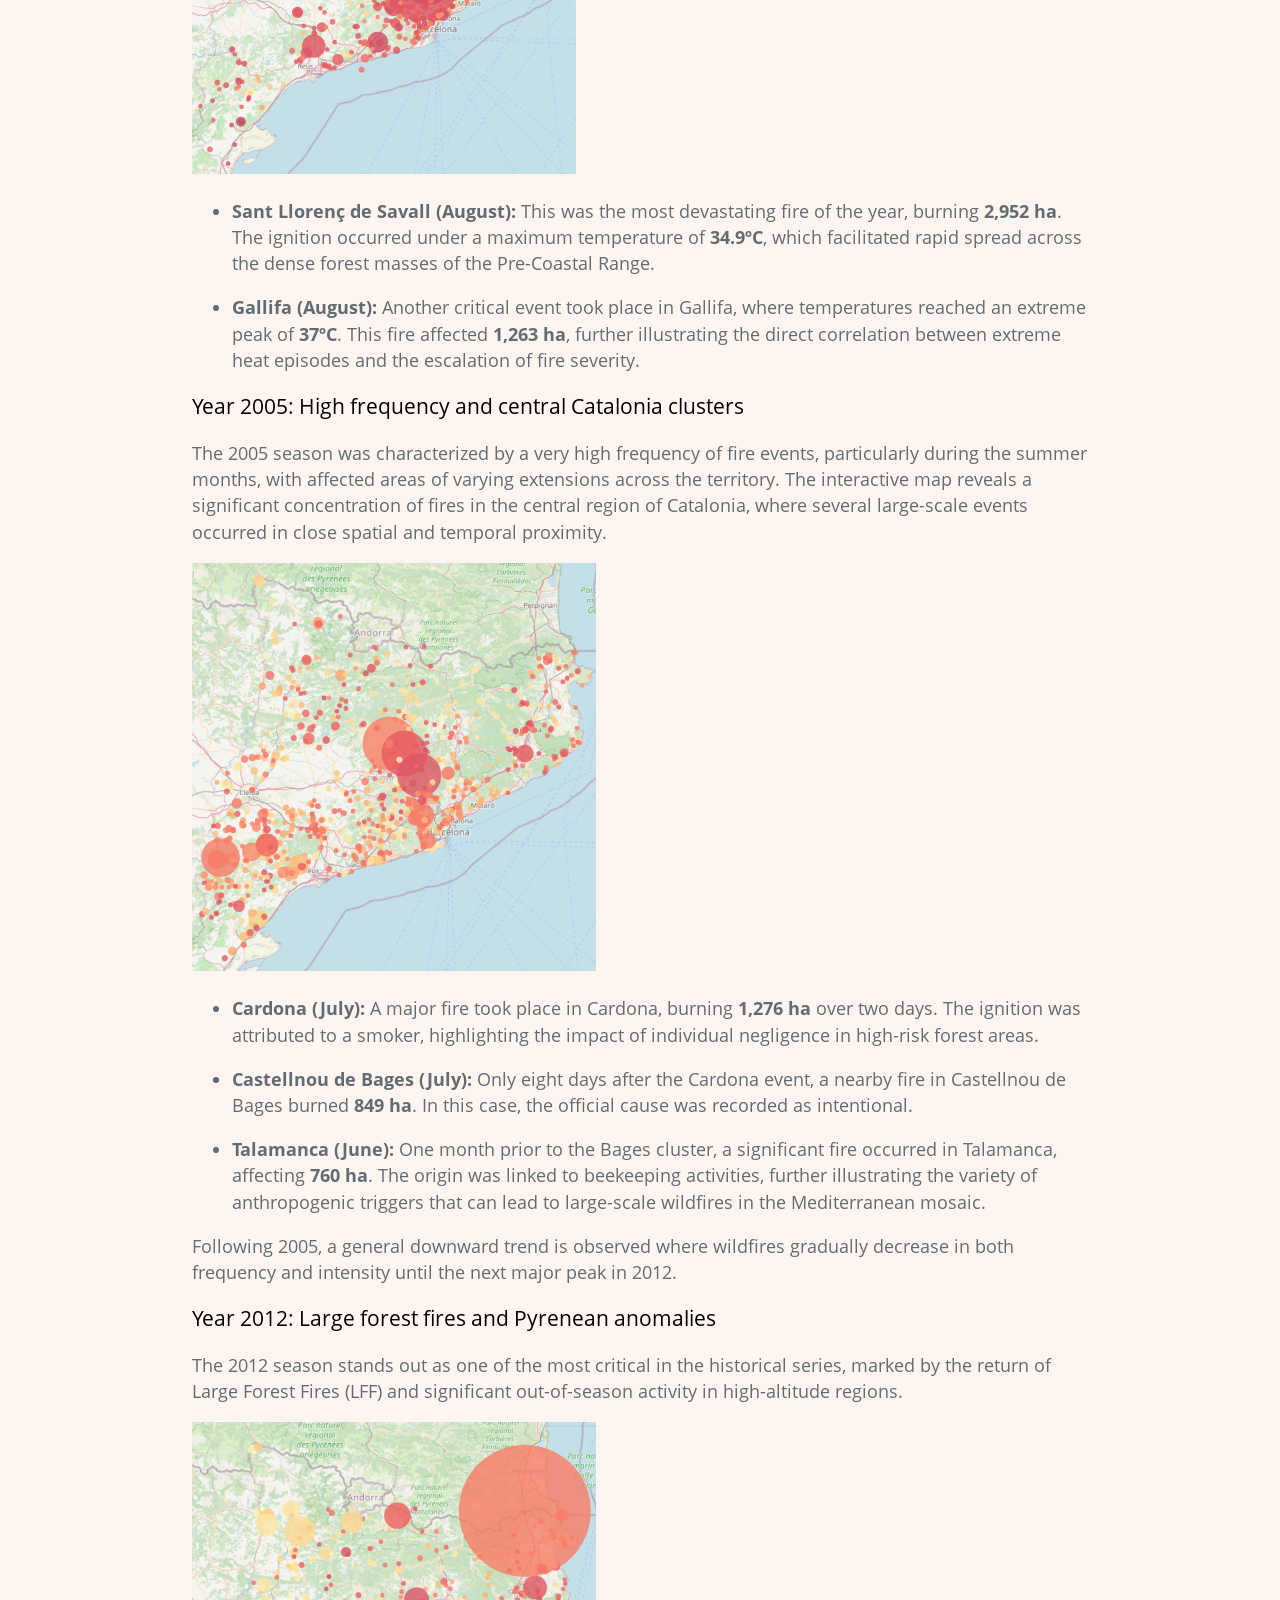
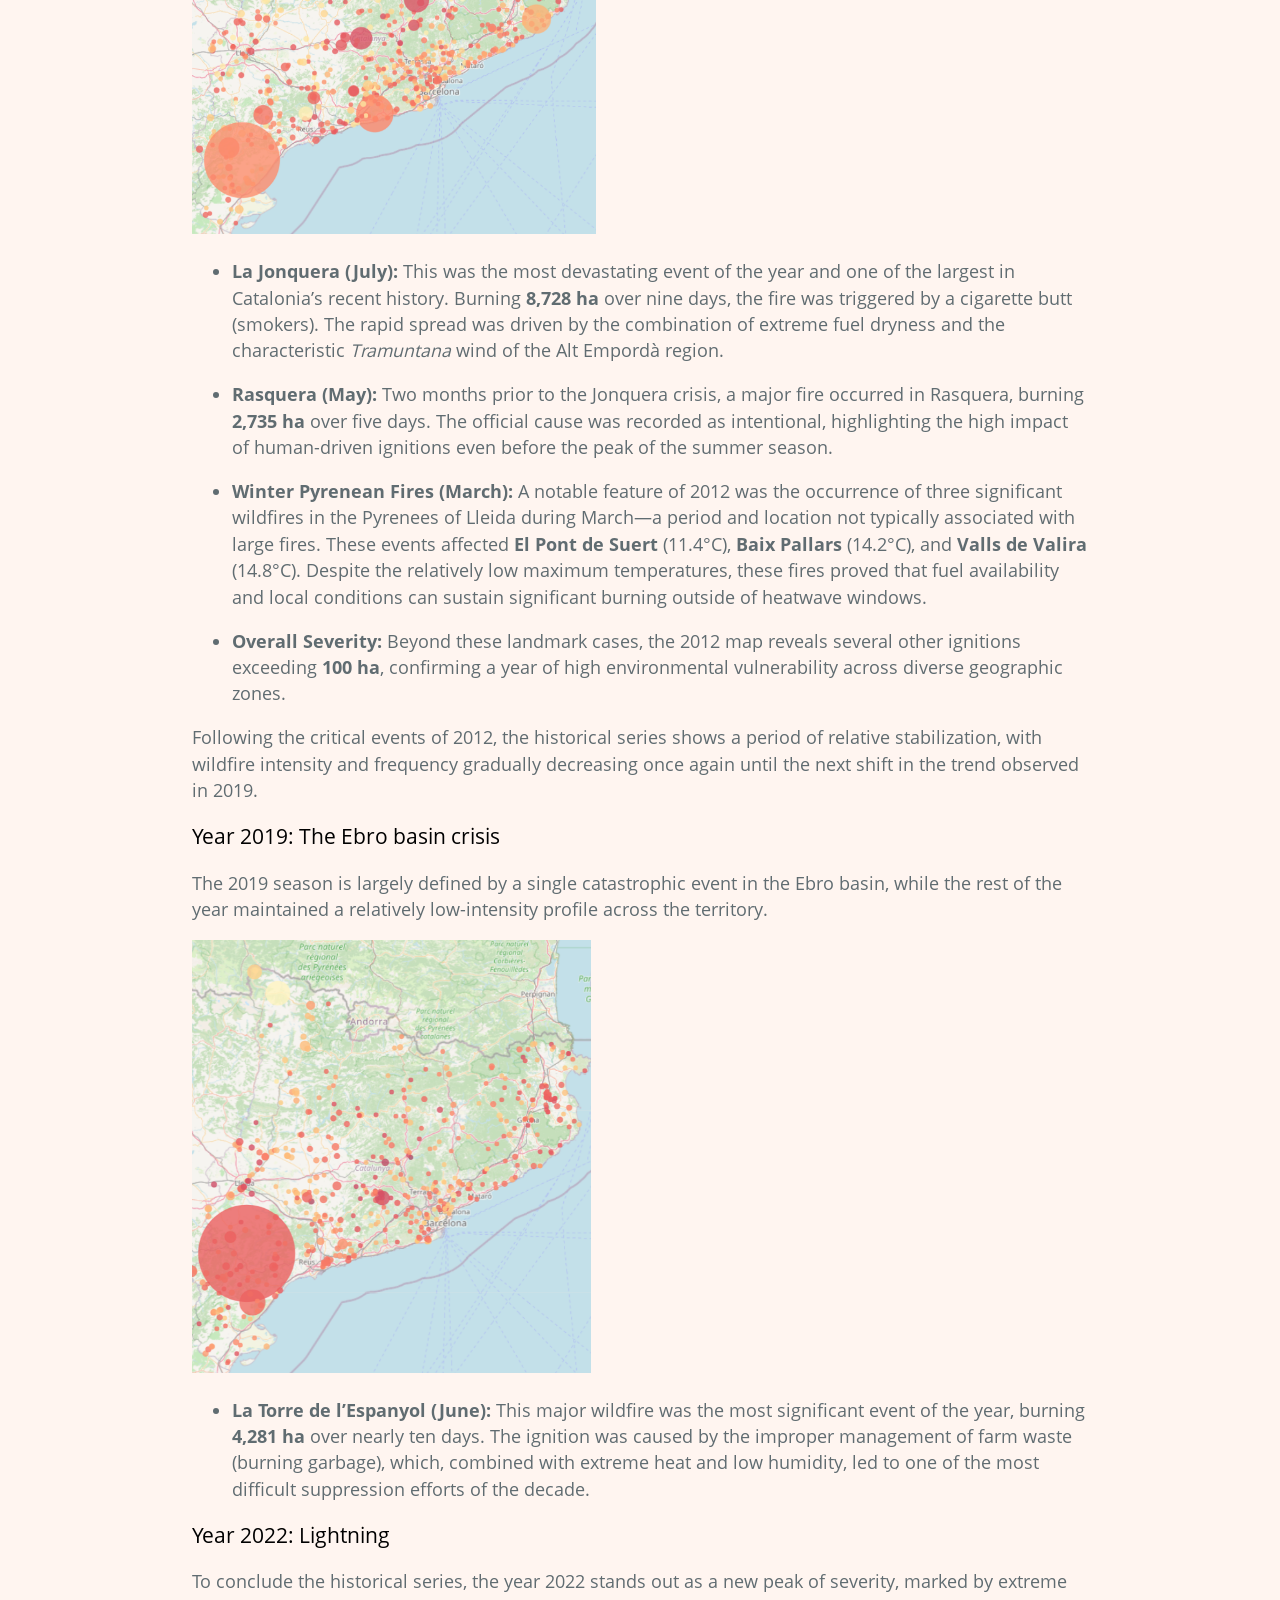
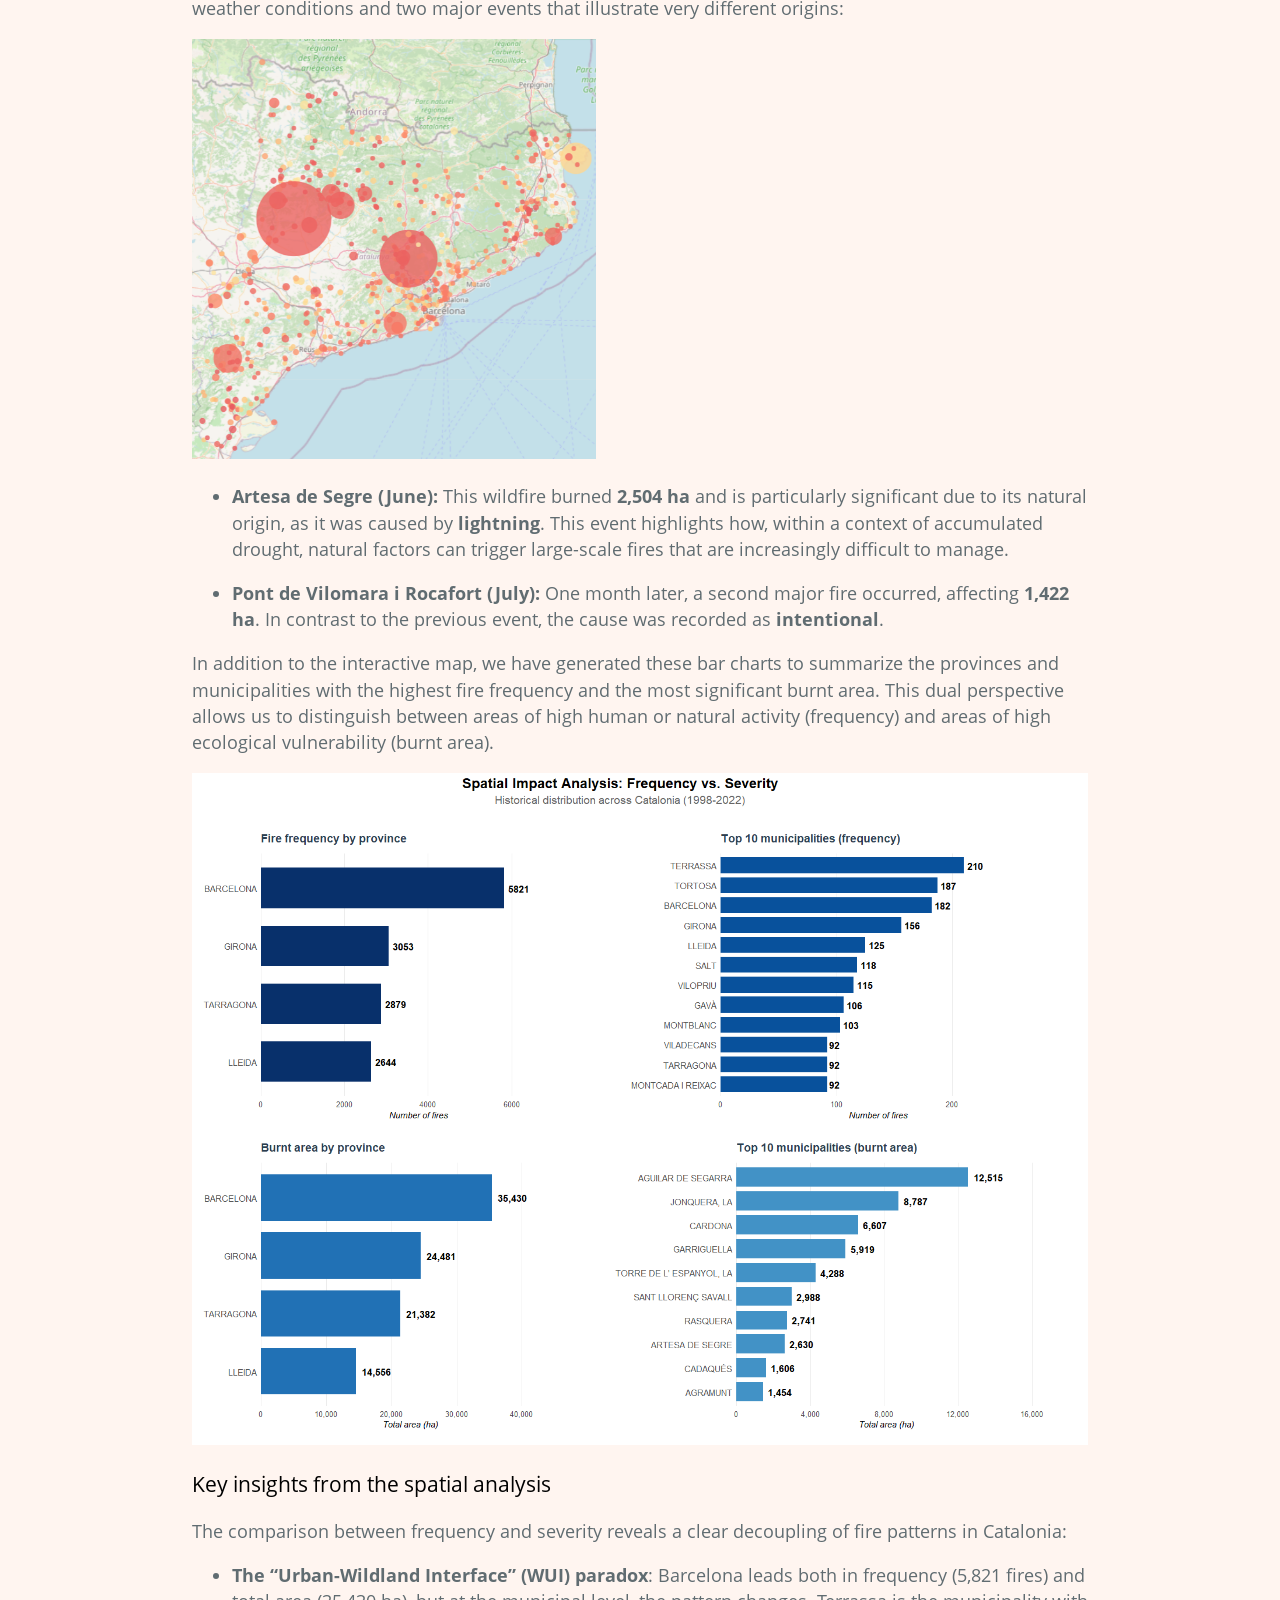
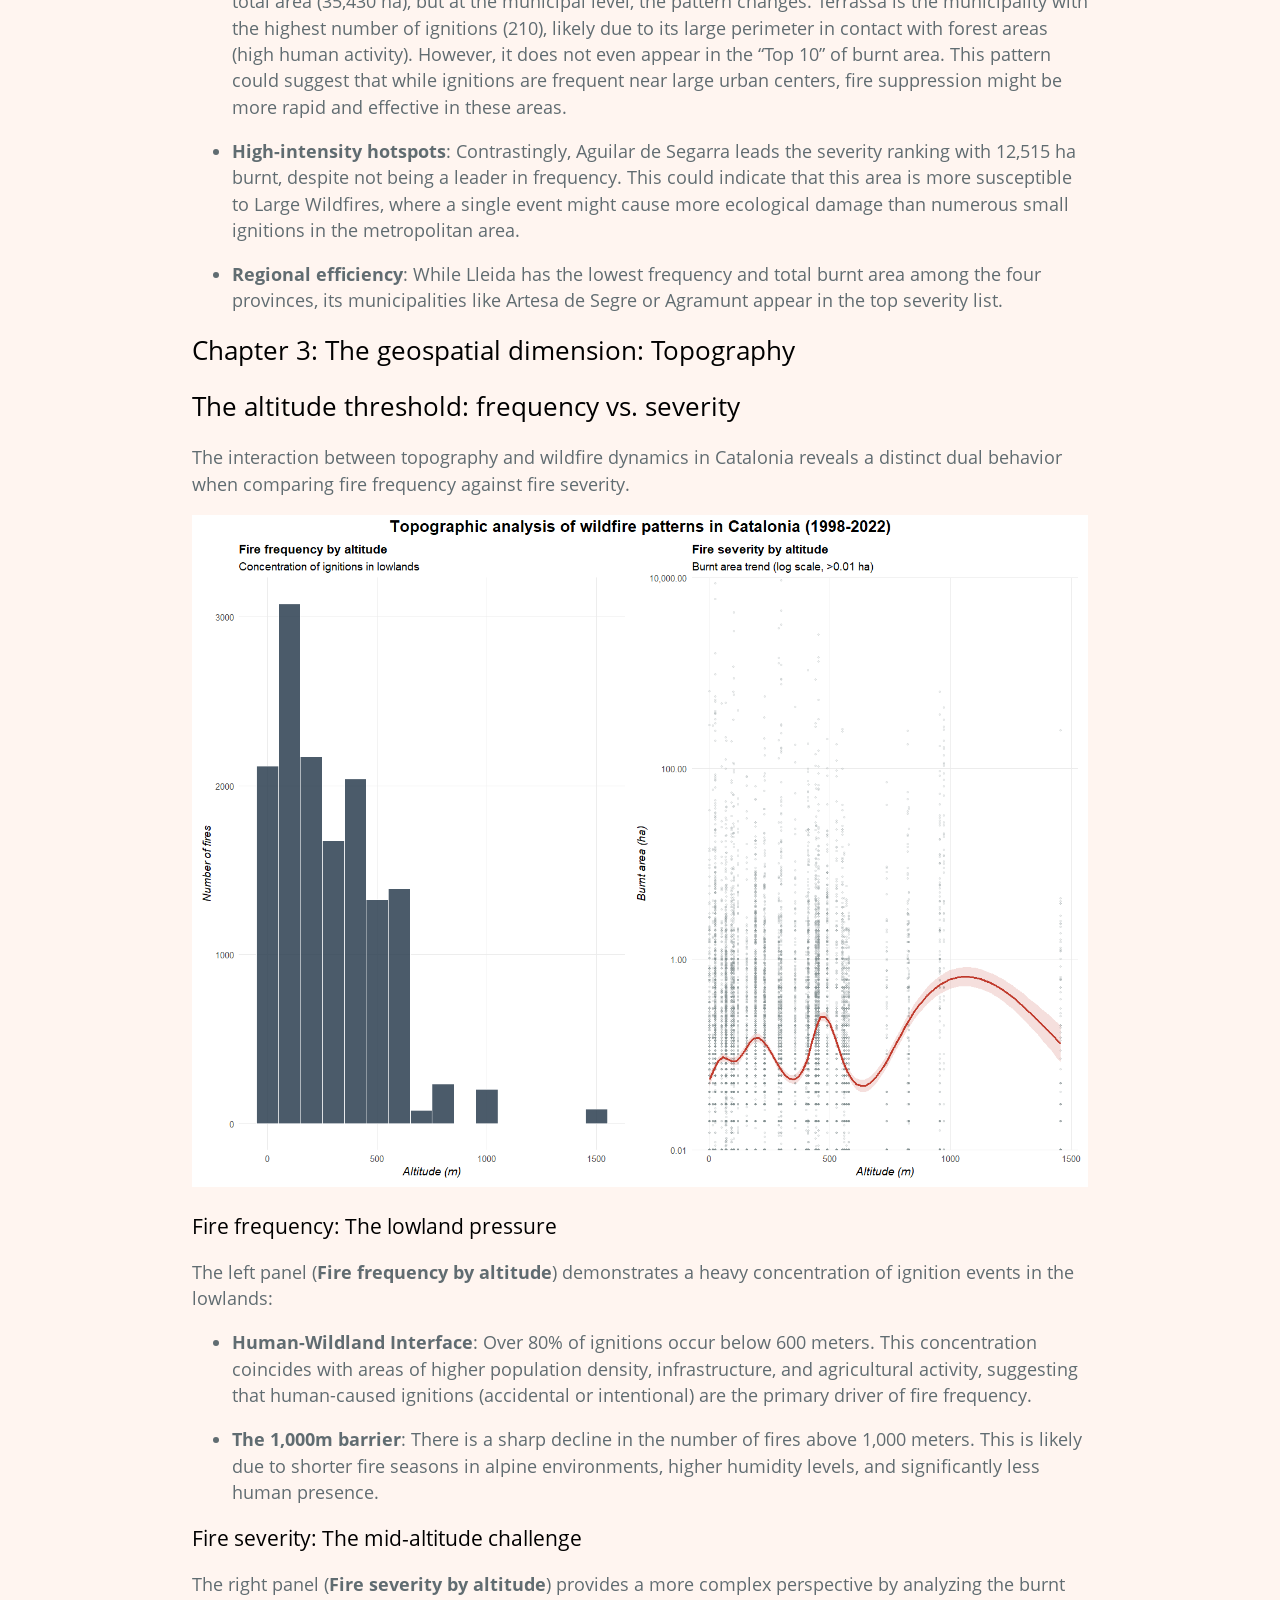
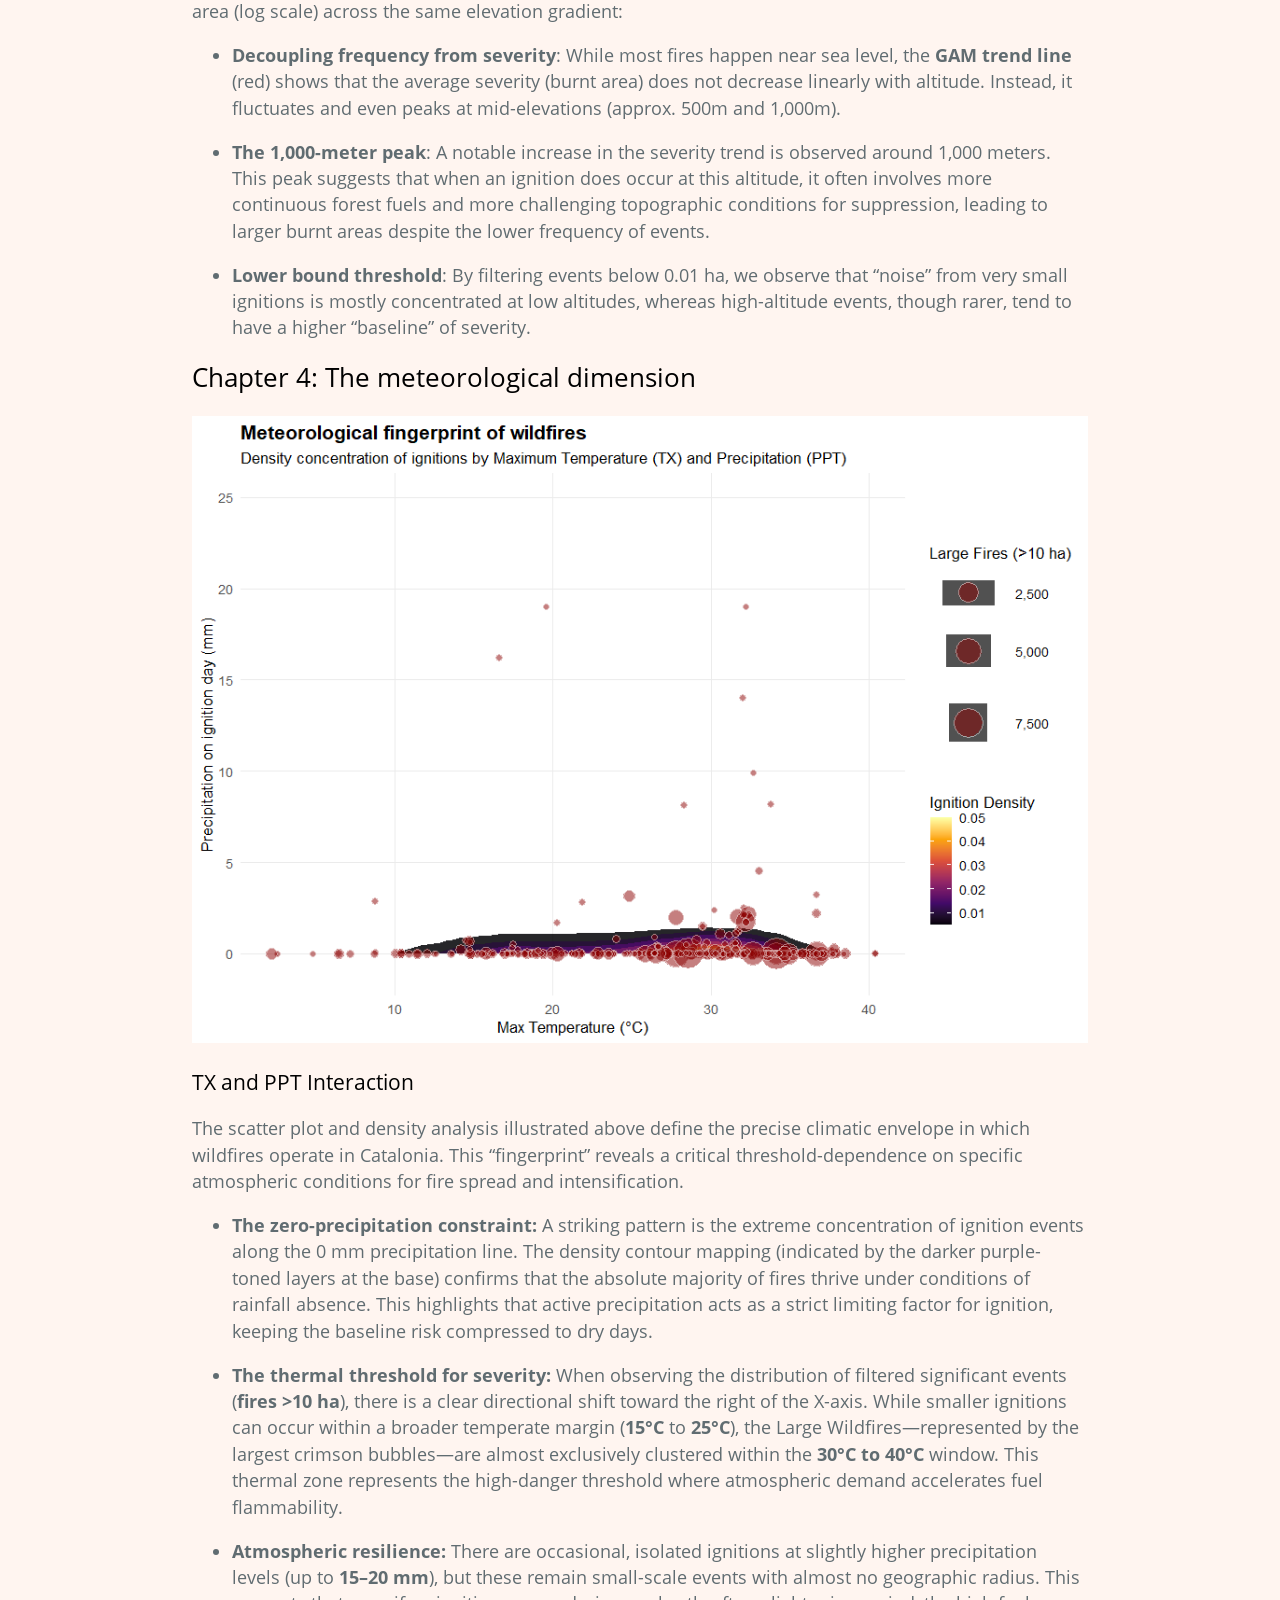
